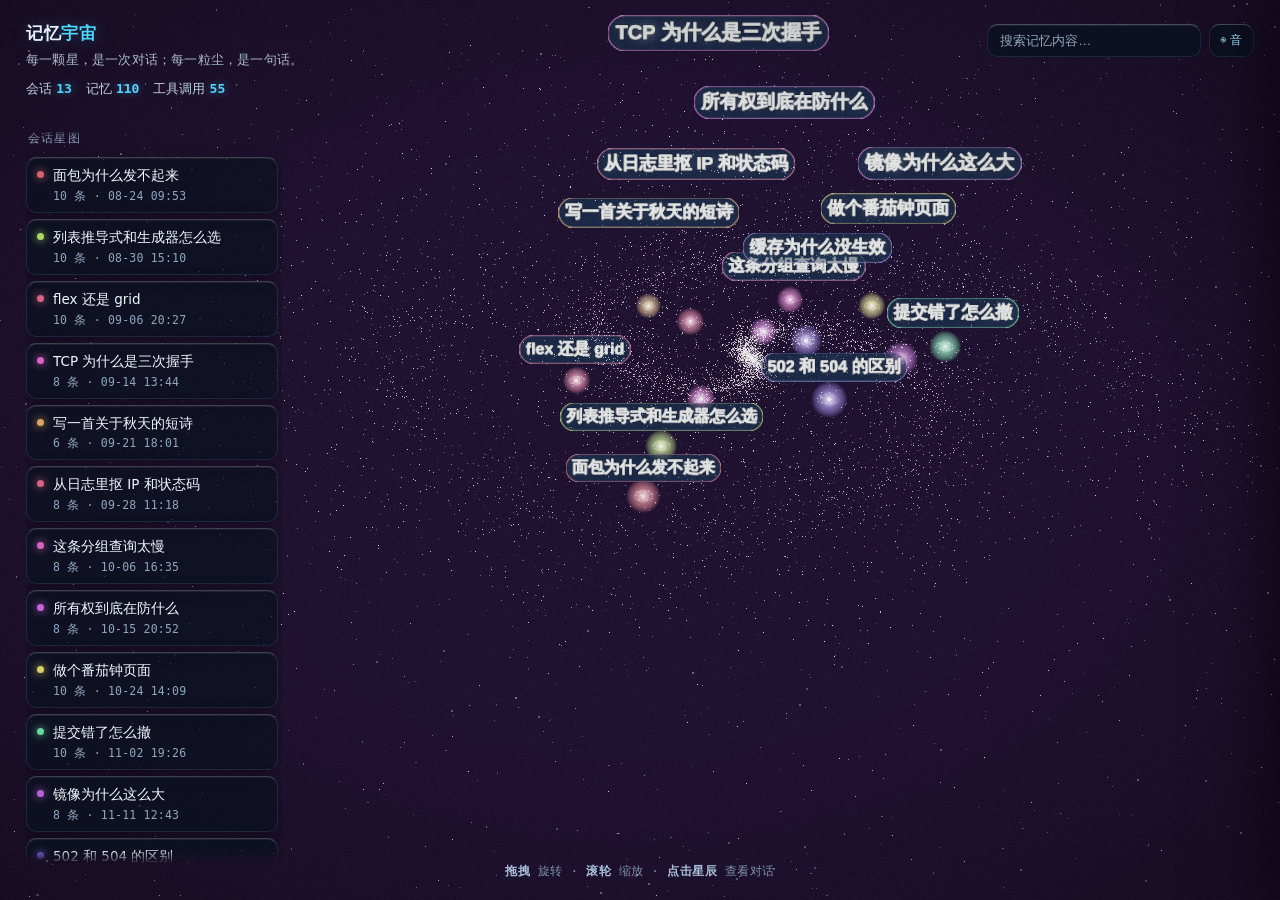
==== docs/index.html @ 069cccdf "feat: cinematic pass - shockwave, fiber links, audio, reticle, scramble title, shader grain, mono HU" ====
<!DOCTYPE html>
<html lang="zh-CN">
<head>
<meta charset="UTF-8">
<title>记忆宇宙 · Memory Universe</title>
<meta name="viewport" content="width=device-width,initial-scale=1,viewport-fit=cover">
<meta name="color-scheme" content="dark">
<meta name="theme-color" content="#04060d">
<meta name="description" content="把对话记录渲染成可飞行、可点击的 3D 星图">
<style>
:root{
  --bg:#04060d;
  --fg:#e8f2ff;
  --dim:#7f93ad;
  --line:rgba(120,180,255,.14);
  --glass:rgba(10,18,32,.72);
  --accent:#4fd8ff;
  --warm:#ffb056;
  --spring:cubic-bezier(.16,1,.3,1);
}
*{box-sizing:border-box;}
html,body{margin:0;height:100%;overflow:hidden;background:var(--bg);color:var(--fg);
  font-family:"Microsoft YaHei","PingFang SC",system-ui,sans-serif;
  /* Windows 上 antialiased 会关掉次像素渲染，字又细又灰；用默认渲染最锐 */
  -webkit-font-smoothing:auto;text-rendering:optimizeLegibility;}
canvas{display:block;cursor:grab;opacity:0;transition:opacity 1.1s ease .12s;}
body.ready canvas{opacity:1;}
canvas:active{cursor:grabbing;}

/* 背景图：叠在星野上层做氛围，screen 混合让暗部不糊，四角再压暗 */
#bg{position:fixed;inset:0;z-index:2;pointer-events:none;opacity:0;
  background-position:center;background-size:cover;background-repeat:no-repeat;
  mix-blend-mode:screen;transition:opacity 1.4s ease;
  -webkit-mask-image:radial-gradient(ellipse at 55% 45%,#000 42%,transparent 88%);
  mask-image:radial-gradient(ellipse at 55% 45%,#000 42%,transparent 88%);}
#bg.on{opacity:.40;}

/* ---------- 开场：星际跃迁 ---------- */
#boot{position:fixed;inset:0;z-index:60;display:flex;align-items:center;justify-content:center;
  background:radial-gradient(circle at 50% 46%,#0b1830 0%,#04060d 58%,#000 100%);
  transition:opacity .9s ease,visibility .9s;}
#boot.done{opacity:0;visibility:hidden;pointer-events:none;}
.boot-ring{position:absolute;left:50%;top:50%;width:120vmax;height:120vmax;margin:-60vmax 0 0 -60vmax;
  border-radius:50%;border:1px solid rgba(120,200,255,.16);
  animation:warp 1.9s cubic-bezier(.2,.7,.3,1) infinite;}
.boot-ring.r2{animation-delay:.95s;border-color:rgba(190,225,255,.1);}
@keyframes warp{0%{transform:scale(.06);opacity:0;}18%{opacity:.85;}100%{transform:scale(1);opacity:0;}}
.boot-in{position:relative;text-align:center;animation:bootIn .9s var(--spring) both;}
@keyframes bootIn{from{opacity:0;transform:translateY(14px) scale(.96);}to{opacity:1;transform:none;}}
.boot-title{font-size:26px;font-weight:600;letter-spacing:6px;text-shadow:0 0 26px rgba(79,216,255,.5);}
.boot-title b{color:var(--accent);}
.boot-sub{margin-top:12px;font-size:11.5px;letter-spacing:3px;color:#6f88a4;}
.boot-bar{margin:22px auto 0;width:190px;height:2px;border-radius:2px;background:rgba(120,180,255,.16);
  overflow:hidden;}
.boot-bar i{display:block;height:100%;width:38%;border-radius:2px;
  background:linear-gradient(90deg,transparent,var(--accent),transparent);
  animation:sweep 1.15s ease-in-out infinite;}
@keyframes sweep{0%{transform:translateX(-110%);}100%{transform:translateX(360%);}}

/* ---------- 顶部标题 ---------- */
.hud{position:fixed;inset:0;pointer-events:none;z-index:10;}
.brand{position:absolute;top:22px;left:26px;}
.brand h1{margin:0;font-size:17px;font-weight:600;letter-spacing:.6px;
  text-shadow:0 0 18px rgba(79,216,255,.28);}
.brand h1 b{color:var(--accent);}
.brand p{margin:6px 0 0;font-size:13px;color:#a8bccf;letter-spacing:.2px;}
.brand .stat{margin-top:11px;font-size:13px;color:#bcd0e4;display:flex;gap:14px;}
.brand .stat i{font-style:normal;color:var(--accent);font-weight:600;
  text-shadow:0 0 12px rgba(79,216,255,.45);}

/* ---------- 左侧会话列表 ---------- */
.side{position:absolute;top:128px;left:26px;width:256px;max-height:calc(100% - 164px);
  overflow-y:auto;pointer-events:auto;padding:2px 4px 16px 0;
  mask-image:linear-gradient(180deg,transparent,#000 10px,#000 calc(100% - 14px),transparent);}
.side::-webkit-scrollbar{width:4px;}
.side::-webkit-scrollbar-thumb{background:rgba(120,180,255,.32);border-radius:2px;}
.side::-webkit-scrollbar-track{background:transparent;}
.side .hint{font-size:12px;color:#8ba2ba;margin:0 0 10px 2px;letter-spacing:1.2px;}

/* 虚拟滚动：超过 120 条时行高必须固定，JS 靠 58px 这个步长算可视窗口 */
.side.virtual .item{height:52px;overflow:hidden;}
.side.virtual .item .t{-webkit-line-clamp:1;}
.vlist-inner{will-change:padding-top;}

.item{position:relative;display:flex;gap:9px;align-items:flex-start;padding:8px 10px;
  margin-bottom:6px;border:1px solid var(--line);border-radius:10px;
  background:var(--glass);cursor:pointer;backdrop-filter:blur(8px);
  transition:transform .38s var(--spring),border-color .3s,box-shadow .35s,opacity .3s,background .3s;}
.item::before{content:"";position:absolute;inset:0;border-radius:10px;pointer-events:none;
  background:linear-gradient(120deg,rgba(79,216,255,.16),transparent 46%);
  opacity:0;transition:opacity .35s;}
.item:hover{transform:translateX(3px);border-color:rgba(120,180,255,.42);
  box-shadow:0 6px 22px rgba(0,0,0,.35);}
.item:hover::before{opacity:1;}
.item.on{border-color:rgba(79,216,255,.75);background:rgba(16,32,54,.82);
  box-shadow:0 0 0 1px rgba(79,216,255,.28),0 0 26px rgba(79,216,255,.16);}
.item.on::before{opacity:1;}
.item .dot{width:7px;height:7px;border-radius:50%;margin-top:5px;flex:0 0 auto;
  background:var(--accent);box-shadow:0 0 9px currentColor;}
.item .t{font-size:13.5px;line-height:1.4;color:#f2f8ff;overflow:hidden;text-overflow:ellipsis;
  display:-webkit-box;-webkit-line-clamp:2;-webkit-box-orient:vertical;}
.item .m{font-size:11.5px;color:#8fa6bf;margin-top:4px;letter-spacing:.2px;}

/* ---------- 右侧消息面板 ---------- */
.panel{position:absolute;top:0;right:0;width:min(438px,42vw);height:100%;
  background:linear-gradient(180deg,rgba(7,13,24,.92),rgba(5,10,18,.9));
  border-left:1px solid var(--line);backdrop-filter:blur(16px) saturate(1.2);
  transform:translateX(103%);transition:transform .56s var(--spring);
  pointer-events:auto;display:flex;flex-direction:column;
  box-shadow:-30px 0 60px rgba(0,0,0,.45);}
.panel.open{transform:translateX(0);}
.panel .glow-edge{position:absolute;top:0;left:-1px;width:1px;height:100%;
  background:linear-gradient(180deg,transparent,rgba(79,216,255,.75),rgba(255,176,86,.45),transparent);
  box-shadow:0 0 18px rgba(79,216,255,.45);opacity:.9;}
.panel .head{position:relative;padding:22px 56px 15px 24px;border-bottom:1px solid var(--line);}
.panel .head::after{content:"";position:absolute;left:0;right:0;bottom:-1px;height:1px;
  background:linear-gradient(90deg,rgba(79,216,255,.7),transparent 70%);}
.panel .head .proj{font-size:11.5px;color:#7fe2ff;letter-spacing:.8px;opacity:1;
  white-space:nowrap;overflow:hidden;text-overflow:ellipsis;}
.panel .head h2{margin:7px 0 0;font-size:17px;font-weight:600;line-height:1.42;color:#f4faff;}
.panel .head .meta{margin-top:9px;font-size:12px;color:#8fa6bf;letter-spacing:.2px;}
.panel .close{position:absolute;top:17px;right:19px;width:27px;height:27px;border:0;
  z-index:3;
  border-radius:8px;background:rgba(255,255,255,.06);color:#9fb6d0;font-size:15px;
  cursor:pointer;line-height:1;transition:.25s var(--spring);}
.panel .close:hover{background:rgba(255,255,255,.14);color:#fff;transform:rotate(90deg);}

.msgs{flex:1;overflow-y:auto;padding:16px 20px 46px;scroll-behavior:smooth;}
.msgs::-webkit-scrollbar{width:5px;}
.msgs::-webkit-scrollbar-thumb{background:rgba(120,180,255,.22);border-radius:3px;}
.msg{margin-bottom:14px;padding-left:12px;border-left:2px solid rgba(120,180,255,.16);
  animation:msgIn .5s var(--spring) both;animation-delay:var(--d,0ms);}
.msg.u{border-left-color:rgba(255,176,86,.55);}
@keyframes msgIn{from{opacity:0;transform:translateY(9px);}to{opacity:1;transform:none;}}
.msg .who{font-size:11.5px;color:#8fa6bf;letter-spacing:.5px;margin-bottom:5px;}
.msg.u .who{color:var(--warm);}
.msg .tx{font-size:13.5px;line-height:1.72;color:#dbe7f4;white-space:pre-wrap;
  word-break:break-word;}
.msg .tx.clip{display:-webkit-box;-webkit-line-clamp:4;-webkit-box-orient:vertical;overflow:hidden;}
.msg .more{margin-top:5px;font-size:11px;color:var(--accent);cursor:pointer;opacity:.8;}
.msg .more:hover{opacity:1;text-decoration:underline;}
.msg.hl{background:rgba(79,216,255,.08);border-radius:6px;box-shadow:0 0 0 1px rgba(79,216,255,.2);}

/* ---------- 底部提示 ---------- */
.tips{position:absolute;left:50%;bottom:20px;transform:translateX(-50%);
  font-size:12px;color:#7d93ab;letter-spacing:.5px;white-space:nowrap;}
.tips b{color:#a9c2dc;font-weight:600;}

/* ---------- 搜索 ---------- */
.search{position:absolute;top:24px;right:26px;pointer-events:auto;display:flex;gap:8px;}
.search input{width:214px;padding:8px 12px;border-radius:10px;border:1px solid var(--line);
  background:rgba(10,18,32,.8);color:var(--fg);font-size:13px;outline:none;
  backdrop-filter:blur(8px);transition:border-color .3s,box-shadow .3s,width .4s var(--spring);}
.search input:focus{border-color:rgba(79,216,255,.6);width:250px;
  box-shadow:0 0 0 3px rgba(79,216,255,.10),0 0 24px rgba(79,216,255,.12);}
.search input::placeholder{color:#8fa6bf;}

/* ---------- 移动端 ---------- */
.menu{display:none;position:absolute;top:24px;left:26px;pointer-events:auto;
  padding:7px 12px;border-radius:9px;border:1px solid var(--line);
  background:rgba(10,18,32,.85);color:#9fb6d0;font-size:12px;cursor:pointer;
  backdrop-filter:blur(8px);}

@media (max-width:820px){
  .brand{top:16px;left:16px;}
  .brand h1{font-size:15px;}
  .brand p{display:none;}
  .brand .stat{font-size:11px;gap:10px;margin-top:7px;}
  .search{top:16px;right:16px;}
  .search input{width:132px;font-size:12px;}
  .search input:focus{width:150px;}
  .menu{display:block;top:auto;bottom:56px;left:16px;}
  .side{top:auto;bottom:96px;left:16px;width:calc(100% - 32px);max-height:38vh;
    transform:translateY(12px);opacity:0;pointer-events:none;transition:.4s var(--spring);}
  .side.open{transform:none;opacity:1;pointer-events:auto;}
  .panel{width:100%;}
  .panel .head{padding:18px 18px 13px;}
  .msgs{padding:14px 14px 40px;}
  .tips{font-size:10.5px;bottom:14px;letter-spacing:.3px;}
}

/* ================= 电影质感层 ================= */
/* 颗粒改在 WebGL 合成着色器里做（见 app.js composite），
   这里不再用全屏 mix-blend-mode 伪元素——某些合成路径下会把整张画布压黑。 */

/* Linear 风格：顶部 1px 高光 + 内描边，比单色边框更有实体感 */
.item{border-top:1px solid rgba(255,255,255,.20);
  box-shadow:inset 0 1px 0 rgba(255,255,255,.07),0 6px 18px rgba(0,0,0,.32);}
.item.on{border-top-color:rgba(140,230,255,.55);}
.panel{border-top:1px solid rgba(255,255,255,.16);
  box-shadow:-30px 0 60px rgba(0,0,0,.5),inset 0 1px 0 rgba(255,255,255,.06);}
.search input{border-top-color:rgba(255,255,255,.26);
  box-shadow:inset 0 1px 0 rgba(255,255,255,.08);}

/* 等宽读数：数字不抖动，带一点荧光 */
.brand .stat i,.item .m,.msg .who,.tips,.panel .head .meta,.panel .head .proj{
  font-family:"JetBrains Mono","Cascadia Mono",Consolas,"SF Mono",Menlo,monospace;
  font-variant-numeric:tabular-nums;}
.brand .stat i{text-shadow:0 0 10px rgba(79,216,255,.45);}

/* 音效开关 */
.mute{pointer-events:auto;padding:7px 10px;border-radius:10px;cursor:pointer;
  border:1px solid var(--line);border-top-color:rgba(255,255,255,.24);
  background:rgba(10,18,32,.8);color:#9fe2ff;font-size:12px;letter-spacing:.5px;
  backdrop-filter:blur(8px);transition:.25s;}
.mute:hover{color:#eaf7ff;border-color:rgba(79,216,255,.5);}
.mute.off{color:#6f88a4;}

/* 科幻准星 */
canvas{cursor:none;}
#reticle{position:fixed;top:0;left:0;z-index:900;pointer-events:none;
  width:34px;height:34px;margin:-17px 0 0 -17px;opacity:0;transition:opacity .25s;}
#reticle.on{opacity:.85;}
#reticle .ret-ring{position:absolute;inset:0;border:1px solid rgba(127,226,255,.55);
  border-radius:50%;transition:transform .18s var(--spring),border-color .18s;}
#reticle .ret-tick{position:absolute;background:rgba(127,226,255,.75);}
#reticle .ret-tick.t{left:50%;top:-4px;width:1px;height:8px;margin-left:-.5px;}
#reticle .ret-tick.b{left:50%;bottom:-4px;width:1px;height:8px;margin-left:-.5px;}
#reticle .ret-tick.l{top:50%;left:-4px;height:1px;width:8px;margin-top:-.5px;}
#reticle .ret-tick.r{top:50%;right:-4px;height:1px;width:8px;margin-top:-.5px;}
#reticle.lock .ret-ring{transform:scale(.62);border-color:rgba(255,176,86,.9);
  box-shadow:0 0 14px rgba(255,176,86,.45);}
#reticle .ret-coord{position:absolute;left:44px;top:6px;white-space:nowrap;
  font-family:"JetBrains Mono",Consolas,monospace;font-size:12px;letter-spacing:.6px;
  color:#a8ecff;text-shadow:0 0 10px rgba(79,216,255,.55),0 1px 2px rgba(0,0,0,.8);opacity:0;transition:opacity .2s;}
#reticle.lock .ret-coord{opacity:1;}
</style>
</head>
<body>

<!-- 背景图图层：?bg=<url> 或同目录 bg.jpg，会覆盖在星野上做氛围底 -->
<div id="bg" aria-hidden="true"></div>

<!-- 开场：星际跃迁 -->
<div id="boot">
  <div class="boot-ring"></div>
  <div class="boot-ring r2"></div>
  <div class="boot-in">
    <div class="boot-title">记忆<b>宇宙</b></div>
    <div class="boot-sub">正在穿越记忆星云</div>
    <div class="boot-bar"><i></i></div>
  </div>
</div>

<div class="hud">
  <div class="brand">
    <h1>记忆<b>宇宙</b></h1>
    <p>每一颗星，是一次对话；每一粒尘，是一句话。</p>
    <div class="stat">
      <span>会话 <i id="s-sessions">–</i></span>
      <span>记忆 <i id="s-msgs">–</i></span>
      <span>工具调用 <i id="s-tools">–</i></span>
    </div>
  </div>

  <div class="search">
    <input id="q" type="text" placeholder="搜索记忆内容…" spellcheck="false">
    <button class="mute" id="mute" aria-label="音效开关">◉ 音</button>
  </div>

  <button class="menu" id="menu" aria-label="会话列表">会话</button>

  <div class="side" id="side">
    <p class="hint">会话星图</p>
    <div id="list"></div>
  </div>

  <div class="panel" id="panel">
    <span class="glow-edge" aria-hidden="true"></span>
    <button class="close" id="close" aria-label="关闭">×</button>
    <div class="head">
      <div class="proj" id="p-proj"></div>
      <h2 id="p-title"></h2>
      <div class="meta" id="p-meta"></div>
    </div>
    <div class="msgs" id="msgs"></div>
  </div>

  <div class="tips">
    <b>拖拽</b> 旋转 · <b>滚轮</b> 缩放 · <b>点击星辰</b> 查看对话
  </div>

  <!-- 科幻准星：跟随指针，锁定星辰时收缩并显示赤经赤纬 -->
  <div id="reticle" aria-hidden="true">
    <span class="ret-ring"></span>
    <span class="ret-tick t"></span>
    <span class="ret-tick r"></span>
    <span class="ret-tick b"></span>
    <span class="ret-tick l"></span>
    <span class="ret-coord"></span>
  </div>
</div>

<script>
/**
 * @license
 * Copyright 2010-2021 Three.js Authors
 * SPDX-License-Identifier: MIT
 */
!function(t,e){"object"==typeof exports&&"undefined"!=typeof module?e(exports):"function"==typeof define&&define.amd?define(["exports"],e):e((t="undefined"!=typeof globalThis?globalThis:t||self).THREE={})}(this,(function(t){"use strict";const e="128",n=100,i=300,r=301,s=302,a=303,o=304,l=306,c=307,h=1e3,u=1001,d=1002,p=1003,m=1004,f=1005,g=1006,v=1007,y=1008,x=1009,_=1012,w=1014,b=1015,M=1016,S=1020,T=1022,E=1023,A=1026,L=1027,R=33776,C=33777,P=33778,D=33779,I=35840,N=35841,B=35842,z=35843,F=37492,O=37496,H=2300,G=2301,U=2302,k=2400,V=2401,W=2402,j=2500,q=2501,X=3e3,Y=3001,Z=3007,J=3002,Q=3004,K=3005,$=3006,tt=7680,et=35044,nt=35048,it="300 es";class rt{addEventListener(t,e){void 0===this._listeners&&(this._listeners={});const n=this._listeners;void 0===n[t]&&(n[t]=[]),-1===n[t].indexOf(e)&&n[t].push(e)}hasEventListener(t,e){if(void 0===this._listeners)return!1;const n=this._listeners;return void 0!==n[t]&&-1!==n[t].indexOf(e)}removeEventListener(t,e){if(void 0===this._listeners)return;const n=this._listeners[t];if(void 0!==n){const t=n.indexOf(e);-1!==t&&n.splice(t,1)}}dispatchEvent(t){if(void 0===this._listeners)return;const e=this._listeners[t.type];if(void 0!==e){t.target=this;const n=e.slice(0);for(let e=0,i=n.length;e<i;e++)n[e].call(this,t);t.target=null}}}const st=[];for(let t=0;t<256;t++)st[t]=(t<16?"0":"")+t.toString(16);let at=1234567;const ot=Math.PI/180,lt=180/Math.PI;function ct(){const t=4294967295*Math.random()|0,e=4294967295*Math.random()|0,n=4294967295*Math.random()|0,i=4294967295*Math.random()|0;return(st[255&t]+st[t>>8&255]+st[t>>16&255]+st[t>>24&255]+"-"+st[255&e]+st[e>>8&255]+"-"+st[e>>16&15|64]+st[e>>24&255]+"-"+st[63&n|128]+st[n>>8&255]+"-"+st[n>>16&255]+st[n>>24&255]+st[255&i]+st[i>>8&255]+st[i>>16&255]+st[i>>24&255]).toUpperCase()}function ht(t,e,n){return Math.max(e,Math.min(n,t))}function ut(t,e){return(t%e+e)%e}function dt(t,e,n){return(1-n)*t+n*e}function pt(t){return 0==(t&t-1)&&0!==t}function mt(t){return Math.pow(2,Math.ceil(Math.log(t)/Math.LN2))}function ft(t){return Math.pow(2,Math.floor(Math.log(t)/Math.LN2))}var gt=Object.freeze({__proto__:null,DEG2RAD:ot,RAD2DEG:lt,generateUUID:ct,clamp:ht,euclideanModulo:ut,mapLinear:function(t,e,n,i,r){return i+(t-e)*(r-i)/(n-e)},inverseLerp:function(t,e,n){return t!==e?(n-t)/(e-t):0},lerp:dt,damp:function(t,e,n,i){return dt(t,e,1-Math.exp(-n*i))},pingpong:function(t,e=1){return e-Math.abs(ut(t,2*e)-e)},smoothstep:function(t,e,n){return t<=e?0:t>=n?1:(t=(t-e)/(n-e))*t*(3-2*t)},smootherstep:function(t,e,n){return t<=e?0:t>=n?1:(t=(t-e)/(n-e))*t*t*(t*(6*t-15)+10)},randInt:function(t,e){return t+Math.floor(Math.random()*(e-t+1))},randFloat:function(t,e){return t+Math.random()*(e-t)},randFloatSpread:function(t){return t*(.5-Math.random())},seededRandom:function(t){return void 0!==t&&(at=t%2147483647),at=16807*at%2147483647,(at-1)/2147483646},degToRad:function(t){return t*ot},radToDeg:function(t){return t*lt},isPowerOfTwo:pt,ceilPowerOfTwo:mt,floorPowerOfTwo:ft,setQuaternionFromProperEuler:function(t,e,n,i,r){const s=Math.cos,a=Math.sin,o=s(n/2),l=a(n/2),c=s((e+i)/2),h=a((e+i)/2),u=s((e-i)/2),d=a((e-i)/2),p=s((i-e)/2),m=a((i-e)/2);switch(r){case"XYX":t.set(o*h,l*u,l*d,o*c);break;case"YZY":t.set(l*d,o*h,l*u,o*c);break;case"ZXZ":t.set(l*u,l*d,o*h,o*c);break;case"XZX":t.set(o*h,l*m,l*p,o*c);break;case"YXY":t.set(l*p,o*h,l*m,o*c);break;case"ZYZ":t.set(l*m,l*p,o*h,o*c);break;default:console.warn("THREE.MathUtils: .setQuaternionFromProperEuler() encountered an unknown order: "+r)}}});class vt{constructor(t=0,e=0){this.x=t,this.y=e}get width(){return this.x}set width(t){this.x=t}get height(){return this.y}set height(t){this.y=t}set(t,e){return this.x=t,this.y=e,this}setScalar(t){return this.x=t,this.y=t,this}setX(t){return this.x=t,this}setY(t){return this.y=t,this}setComponent(t,e){switch(t){case 0:this.x=e;break;case 1:this.y=e;break;default:throw new Error("index is out of range: "+t)}return this}getComponent(t){switch(t){case 0:return this.x;case 1:return this.y;default:throw new Error("index is out of range: "+t)}}clone(){return new this.constructor(this.x,this.y)}copy(t){return this.x=t.x,this.y=t.y,this}add(t,e){return void 0!==e?(console.warn("THREE.Vector2: .add() now only accepts one argument. Use .addVectors( a, b ) instead."),this.addVectors(t,e)):(this.x+=t.x,this.y+=t.y,this)}addScalar(t){return this.x+=t,this.y+=t,this}addVectors(t,e){return this.x=t.x+e.x,this.y=t.y+e.y,this}addScaledVector(t,e){return this.x+=t.x*e,this.y+=t.y*e,this}sub(t,e){return void 0!==e?(console.warn("THREE.Vector2: .sub() now only accepts one argument. Use .subVectors( a, b ) instead."),this.subVectors(t,e)):(this.x-=t.x,this.y-=t.y,this)}subScalar(t){return this.x-=t,this.y-=t,this}subVectors(t,e){return this.x=t.x-e.x,this.y=t.y-e.y,this}multiply(t){return this.x*=t.x,this.y*=t.y,this}multiplyScalar(t){return this.x*=t,this.y*=t,this}divide(t){return this.x/=t.x,this.y/=t.y,this}divideScalar(t){return this.multiplyScalar(1/t)}applyMatrix3(t){const e=this.x,n=this.y,i=t.elements;return this.x=i[0]*e+i[3]*n+i[6],this.y=i[1]*e+i[4]*n+i[7],this}min(t){return this.x=Math.min(this.x,t.x),this.y=Math.min(this.y,t.y),this}max(t){return this.x=Math.max(this.x,t.x),this.y=Math.max(this.y,t.y),this}clamp(t,e){return this.x=Math.max(t.x,Math.min(e.x,this.x)),this.y=Math.max(t.y,Math.min(e.y,this.y)),this}clampScalar(t,e){return this.x=Math.max(t,Math.min(e,this.x)),this.y=Math.max(t,Math.min(e,this.y)),this}clampLength(t,e){const n=this.length();return this.divideScalar(n||1).multiplyScalar(Math.max(t,Math.min(e,n)))}floor(){return this.x=Math.floor(this.x),this.y=Math.floor(this.y),this}ceil(){return this.x=Math.ceil(this.x),this.y=Math.ceil(this.y),this}round(){return this.x=Math.round(this.x),this.y=Math.round(this.y),this}roundToZero(){return this.x=this.x<0?Math.ceil(this.x):Math.floor(this.x),this.y=this.y<0?Math.ceil(this.y):Math.floor(this.y),this}negate(){return this.x=-this.x,this.y=-this.y,this}dot(t){return this.x*t.x+this.y*t.y}cross(t){return this.x*t.y-this.y*t.x}lengthSq(){return this.x*this.x+this.y*this.y}length(){return Math.sqrt(this.x*this.x+this.y*this.y)}manhattanLength(){return Math.abs(this.x)+Math.abs(this.y)}normalize(){return this.divideScalar(this.length()||1)}angle(){return Math.atan2(-this.y,-this.x)+Math.PI}distanceTo(t){return Math.sqrt(this.distanceToSquared(t))}distanceToSquared(t){const e=this.x-t.x,n=this.y-t.y;return e*e+n*n}manhattanDistanceTo(t){return Math.abs(this.x-t.x)+Math.abs(this.y-t.y)}setLength(t){return this.normalize().multiplyScalar(t)}lerp(t,e){return this.x+=(t.x-this.x)*e,this.y+=(t.y-this.y)*e,this}lerpVectors(t,e,n){return this.x=t.x+(e.x-t.x)*n,this.y=t.y+(e.y-t.y)*n,this}equals(t){return t.x===this.x&&t.y===this.y}fromArray(t,e=0){return this.x=t[e],this.y=t[e+1],this}toArray(t=[],e=0){return t[e]=this.x,t[e+1]=this.y,t}fromBufferAttribute(t,e,n){return void 0!==n&&console.warn("THREE.Vector2: offset has been removed from .fromBufferAttribute()."),this.x=t.getX(e),this.y=t.getY(e),this}rotateAround(t,e){const n=Math.cos(e),i=Math.sin(e),r=this.x-t.x,s=this.y-t.y;return this.x=r*n-s*i+t.x,this.y=r*i+s*n+t.y,this}random(){return this.x=Math.random(),this.y=Math.random(),this}}vt.prototype.isVector2=!0;class yt{constructor(){this.elements=[1,0,0,0,1,0,0,0,1],arguments.length>0&&console.error("THREE.Matrix3: the constructor no longer reads arguments. use .set() instead.")}set(t,e,n,i,r,s,a,o,l){const c=this.elements;return c[0]=t,c[1]=i,c[2]=a,c[3]=e,c[4]=r,c[5]=o,c[6]=n,c[7]=s,c[8]=l,this}identity(){return this.set(1,0,0,0,1,0,0,0,1),this}copy(t){const e=this.elements,n=t.elements;return e[0]=n[0],e[1]=n[1],e[2]=n[2],e[3]=n[3],e[4]=n[4],e[5]=n[5],e[6]=n[6],e[7]=n[7],e[8]=n[8],this}extractBasis(t,e,n){return t.setFromMatrix3Column(this,0),e.setFromMatrix3Column(this,1),n.setFromMatrix3Column(this,2),this}setFromMatrix4(t){const e=t.elements;return this.set(e[0],e[4],e[8],e[1],e[5],e[9],e[2],e[6],e[10]),this}multiply(t){return this.multiplyMatrices(this,t)}premultiply(t){return this.multiplyMatrices(t,this)}multiplyMatrices(t,e){const n=t.elements,i=e.elements,r=this.elements,s=n[0],a=n[3],o=n[6],l=n[1],c=n[4],h=n[7],u=n[2],d=n[5],p=n[8],m=i[0],f=i[3],g=i[6],v=i[1],y=i[4],x=i[7],_=i[2],w=i[5],b=i[8];return r[0]=s*m+a*v+o*_,r[3]=s*f+a*y+o*w,r[6]=s*g+a*x+o*b,r[1]=l*m+c*v+h*_,r[4]=l*f+c*y+h*w,r[7]=l*g+c*x+h*b,r[2]=u*m+d*v+p*_,r[5]=u*f+d*y+p*w,r[8]=u*g+d*x+p*b,this}multiplyScalar(t){const e=this.elements;return e[0]*=t,e[3]*=t,e[6]*=t,e[1]*=t,e[4]*=t,e[7]*=t,e[2]*=t,e[5]*=t,e[8]*=t,this}determinant(){const t=this.elements,e=t[0],n=t[1],i=t[2],r=t[3],s=t[4],a=t[5],o=t[6],l=t[7],c=t[8];return e*s*c-e*a*l-n*r*c+n*a*o+i*r*l-i*s*o}invert(){const t=this.elements,e=t[0],n=t[1],i=t[2],r=t[3],s=t[4],a=t[5],o=t[6],l=t[7],c=t[8],h=c*s-a*l,u=a*o-c*r,d=l*r-s*o,p=e*h+n*u+i*d;if(0===p)return this.set(0,0,0,0,0,0,0,0,0);const m=1/p;return t[0]=h*m,t[1]=(i*l-c*n)*m,t[2]=(a*n-i*s)*m,t[3]=u*m,t[4]=(c*e-i*o)*m,t[5]=(i*r-a*e)*m,t[6]=d*m,t[7]=(n*o-l*e)*m,t[8]=(s*e-n*r)*m,this}transpose(){let t;const e=this.elements;return t=e[1],e[1]=e[3],e[3]=t,t=e[2],e[2]=e[6],e[6]=t,t=e[5],e[5]=e[7],e[7]=t,this}getNormalMatrix(t){return this.setFromMatrix4(t).invert().transpose()}transposeIntoArray(t){const e=this.elements;return t[0]=e[0],t[1]=e[3],t[2]=e[6],t[3]=e[1],t[4]=e[4],t[5]=e[7],t[6]=e[2],t[7]=e[5],t[8]=e[8],this}setUvTransform(t,e,n,i,r,s,a){const o=Math.cos(r),l=Math.sin(r);return this.set(n*o,n*l,-n*(o*s+l*a)+s+t,-i*l,i*o,-i*(-l*s+o*a)+a+e,0,0,1),this}scale(t,e){const n=this.elements;return n[0]*=t,n[3]*=t,n[6]*=t,n[1]*=e,n[4]*=e,n[7]*=e,this}rotate(t){const e=Math.cos(t),n=Math.sin(t),i=this.elements,r=i[0],s=i[3],a=i[6],o=i[1],l=i[4],c=i[7];return i[0]=e*r+n*o,i[3]=e*s+n*l,i[6]=e*a+n*c,i[1]=-n*r+e*o,i[4]=-n*s+e*l,i[7]=-n*a+e*c,this}translate(t,e){const n=this.elements;return n[0]+=t*n[2],n[3]+=t*n[5],n[6]+=t*n[8],n[1]+=e*n[2],n[4]+=e*n[5],n[7]+=e*n[8],this}equals(t){const e=this.elements,n=t.elements;for(let t=0;t<9;t++)if(e[t]!==n[t])return!1;return!0}fromArray(t,e=0){for(let n=0;n<9;n++)this.elements[n]=t[n+e];return this}toArray(t=[],e=0){const n=this.elements;return t[e]=n[0],t[e+1]=n[1],t[e+2]=n[2],t[e+3]=n[3],t[e+4]=n[4],t[e+5]=n[5],t[e+6]=n[6],t[e+7]=n[7],t[e+8]=n[8],t}clone(){return(new this.constructor).fromArray(this.elements)}}let xt;yt.prototype.isMatrix3=!0;class _t{static getDataURL(t){if(/^data:/i.test(t.src))return t.src;if("undefined"==typeof HTMLCanvasElement)return t.src;let e;if(t instanceof HTMLCanvasElement)e=t;else{void 0===xt&&(xt=document.createElementNS("http://www.w3.org/1999/xhtml","canvas")),xt.width=t.width,xt.height=t.height;const n=xt.getContext("2d");t instanceof ImageData?n.putImageData(t,0,0):n.drawImage(t,0,0,t.width,t.height),e=xt}return e.width>2048||e.height>2048?(console.warn("THREE.ImageUtils.getDataURL: Image converted to jpg for performance reasons",t),e.toDataURL("image/jpeg",.6)):e.toDataURL("image/png")}}let wt=0;class bt extends rt{constructor(t=bt.DEFAULT_IMAGE,e=bt.DEFAULT_MAPPING,n=1001,i=1001,r=1006,s=1008,a=1023,o=1009,l=1,c=3e3){super(),Object.defineProperty(this,"id",{value:wt++}),this.uuid=ct(),this.name="",this.image=t,this.mipmaps=[],this.mapping=e,this.wrapS=n,this.wrapT=i,this.magFilter=r,this.minFilter=s,this.anisotropy=l,this.format=a,this.internalFormat=null,this.type=o,this.offset=new vt(0,0),this.repeat=new vt(1,1),this.center=new vt(0,0),this.rotation=0,this.matrixAutoUpdate=!0,this.matrix=new yt,this.generateMipmaps=!0,this.premultiplyAlpha=!1,this.flipY=!0,this.unpackAlignment=4,this.encoding=c,this.version=0,this.onUpdate=null}updateMatrix(){this.matrix.setUvTransform(this.offset.x,this.offset.y,this.repeat.x,this.repeat.y,this.rotation,this.center.x,this.center.y)}clone(){return(new this.constructor).copy(this)}copy(t){return this.name=t.name,this.image=t.image,this.mipmaps=t.mipmaps.slice(0),this.mapping=t.mapping,this.wrapS=t.wrapS,this.wrapT=t.wrapT,this.magFilter=t.magFilter,this.minFilter=t.minFilter,this.anisotropy=t.anisotropy,this.format=t.format,this.internalFormat=t.internalFormat,this.type=t.type,this.offset.copy(t.offset),this.repeat.copy(t.repeat),this.center.copy(t.center),this.rotation=t.rotation,this.matrixAutoUpdate=t.matrixAutoUpdate,this.matrix.copy(t.matrix),this.generateMipmaps=t.generateMipmaps,this.premultiplyAlpha=t.premultiplyAlpha,this.flipY=t.flipY,this.unpackAlignment=t.unpackAlignment,this.encoding=t.encoding,this}toJSON(t){const e=void 0===t||"string"==typeof t;if(!e&&void 0!==t.textures[this.uuid])return t.textures[this.uuid];const n={metadata:{version:4.5,type:"Texture",generator:"Texture.toJSON"},uuid:this.uuid,name:this.name,mapping:this.mapping,repeat:[this.repeat.x,this.repeat.y],offset:[this.offset.x,this.offset.y],center:[this.center.x,this.center.y],rotation:this.rotation,wrap:[this.wrapS,this.wrapT],format:this.format,type:this.type,encoding:this.encoding,minFilter:this.minFilter,magFilter:this.magFilter,anisotropy:this.anisotropy,flipY:this.flipY,premultiplyAlpha:this.premultiplyAlpha,unpackAlignment:this.unpackAlignment};if(void 0!==this.image){const i=this.image;if(void 0===i.uuid&&(i.uuid=ct()),!e&&void 0===t.images[i.uuid]){let e;if(Array.isArray(i)){e=[];for(let t=0,n=i.length;t<n;t++)i[t].isDataTexture?e.push(Mt(i[t].image)):e.push(Mt(i[t]))}else e=Mt(i);t.images[i.uuid]={uuid:i.uuid,url:e}}n.image=i.uuid}return e||(t.textures[this.uuid]=n),n}dispose(){this.dispatchEvent({type:"dispose"})}transformUv(t){if(this.mapping!==i)return t;if(t.applyMatrix3(this.matrix),t.x<0||t.x>1)switch(this.wrapS){case h:t.x=t.x-Math.floor(t.x);break;case u:t.x=t.x<0?0:1;break;case d:1===Math.abs(Math.floor(t.x)%2)?t.x=Math.ceil(t.x)-t.x:t.x=t.x-Math.floor(t.x)}if(t.y<0||t.y>1)switch(this.wrapT){case h:t.y=t.y-Math.floor(t.y);break;case u:t.y=t.y<0?0:1;break;case d:1===Math.abs(Math.floor(t.y)%2)?t.y=Math.ceil(t.y)-t.y:t.y=t.y-Math.floor(t.y)}return this.flipY&&(t.y=1-t.y),t}set needsUpdate(t){!0===t&&this.version++}}function Mt(t){return"undefined"!=typeof HTMLImageElement&&t instanceof HTMLImageElement||"undefined"!=typeof HTMLCanvasElement&&t instanceof HTMLCanvasElement||"undefined"!=typeof ImageBitmap&&t instanceof ImageBitmap?_t.getDataURL(t):t.data?{data:Array.prototype.slice.call(t.data),width:t.width,height:t.height,type:t.data.constructor.name}:(console.warn("THREE.Texture: Unable to serialize Texture."),{})}bt.DEFAULT_IMAGE=void 0,bt.DEFAULT_MAPPING=i,bt.prototype.isTexture=!0;class St{constructor(t=0,e=0,n=0,i=1){this.x=t,this.y=e,this.z=n,this.w=i}get width(){return this.z}set width(t){this.z=t}get height(){return this.w}set height(t){this.w=t}set(t,e,n,i){return this.x=t,this.y=e,this.z=n,this.w=i,this}setScalar(t){return this.x=t,this.y=t,this.z=t,this.w=t,this}setX(t){return this.x=t,this}setY(t){return this.y=t,this}setZ(t){return this.z=t,this}setW(t){return this.w=t,this}setComponent(t,e){switch(t){case 0:this.x=e;break;case 1:this.y=e;break;case 2:this.z=e;break;case 3:this.w=e;break;default:throw new Error("index is out of range: "+t)}return this}getComponent(t){switch(t){case 0:return this.x;case 1:return this.y;case 2:return this.z;case 3:return this.w;default:throw new Error("index is out of range: "+t)}}clone(){return new this.constructor(this.x,this.y,this.z,this.w)}copy(t){return this.x=t.x,this.y=t.y,this.z=t.z,this.w=void 0!==t.w?t.w:1,this}add(t,e){return void 0!==e?(console.warn("THREE.Vector4: .add() now only accepts one argument. Use .addVectors( a, b ) instead."),this.addVectors(t,e)):(this.x+=t.x,this.y+=t.y,this.z+=t.z,this.w+=t.w,this)}addScalar(t){return this.x+=t,this.y+=t,this.z+=t,this.w+=t,this}addVectors(t,e){return this.x=t.x+e.x,this.y=t.y+e.y,this.z=t.z+e.z,this.w=t.w+e.w,this}addScaledVector(t,e){return this.x+=t.x*e,this.y+=t.y*e,this.z+=t.z*e,this.w+=t.w*e,this}sub(t,e){return void 0!==e?(console.warn("THREE.Vector4: .sub() now only accepts one argument. Use .subVectors( a, b ) instead."),this.subVectors(t,e)):(this.x-=t.x,this.y-=t.y,this.z-=t.z,this.w-=t.w,this)}subScalar(t){return this.x-=t,this.y-=t,this.z-=t,this.w-=t,this}subVectors(t,e){return this.x=t.x-e.x,this.y=t.y-e.y,this.z=t.z-e.z,this.w=t.w-e.w,this}multiply(t){return this.x*=t.x,this.y*=t.y,this.z*=t.z,this.w*=t.w,this}multiplyScalar(t){return this.x*=t,this.y*=t,this.z*=t,this.w*=t,this}applyMatrix4(t){const e=this.x,n=this.y,i=this.z,r=this.w,s=t.elements;return this.x=s[0]*e+s[4]*n+s[8]*i+s[12]*r,this.y=s[1]*e+s[5]*n+s[9]*i+s[13]*r,this.z=s[2]*e+s[6]*n+s[10]*i+s[14]*r,this.w=s[3]*e+s[7]*n+s[11]*i+s[15]*r,this}divideScalar(t){return this.multiplyScalar(1/t)}setAxisAngleFromQuaternion(t){this.w=2*Math.acos(t.w);const e=Math.sqrt(1-t.w*t.w);return e<1e-4?(this.x=1,this.y=0,this.z=0):(this.x=t.x/e,this.y=t.y/e,this.z=t.z/e),this}setAxisAngleFromRotationMatrix(t){let e,n,i,r;const s=.01,a=.1,o=t.elements,l=o[0],c=o[4],h=o[8],u=o[1],d=o[5],p=o[9],m=o[2],f=o[6],g=o[10];if(Math.abs(c-u)<s&&Math.abs(h-m)<s&&Math.abs(p-f)<s){if(Math.abs(c+u)<a&&Math.abs(h+m)<a&&Math.abs(p+f)<a&&Math.abs(l+d+g-3)<a)return this.set(1,0,0,0),this;e=Math.PI;const t=(l+1)/2,o=(d+1)/2,v=(g+1)/2,y=(c+u)/4,x=(h+m)/4,_=(p+f)/4;return t>o&&t>v?t<s?(n=0,i=.707106781,r=.707106781):(n=Math.sqrt(t),i=y/n,r=x/n):o>v?o<s?(n=.707106781,i=0,r=.707106781):(i=Math.sqrt(o),n=y/i,r=_/i):v<s?(n=.707106781,i=.707106781,r=0):(r=Math.sqrt(v),n=x/r,i=_/r),this.set(n,i,r,e),this}let v=Math.sqrt((f-p)*(f-p)+(h-m)*(h-m)+(u-c)*(u-c));return Math.abs(v)<.001&&(v=1),this.x=(f-p)/v,this.y=(h-m)/v,this.z=(u-c)/v,this.w=Math.acos((l+d+g-1)/2),this}min(t){return this.x=Math.min(this.x,t.x),this.y=Math.min(this.y,t.y),this.z=Math.min(this.z,t.z),this.w=Math.min(this.w,t.w),this}max(t){return this.x=Math.max(this.x,t.x),this.y=Math.max(this.y,t.y),this.z=Math.max(this.z,t.z),this.w=Math.max(this.w,t.w),this}clamp(t,e){return this.x=Math.max(t.x,Math.min(e.x,this.x)),this.y=Math.max(t.y,Math.min(e.y,this.y)),this.z=Math.max(t.z,Math.min(e.z,this.z)),this.w=Math.max(t.w,Math.min(e.w,this.w)),this}clampScalar(t,e){return this.x=Math.max(t,Math.min(e,this.x)),this.y=Math.max(t,Math.min(e,this.y)),this.z=Math.max(t,Math.min(e,this.z)),this.w=Math.max(t,Math.min(e,this.w)),this}clampLength(t,e){const n=this.length();return this.divideScalar(n||1).multiplyScalar(Math.max(t,Math.min(e,n)))}floor(){return this.x=Math.floor(this.x),this.y=Math.floor(this.y),this.z=Math.floor(this.z),this.w=Math.floor(this.w),this}ceil(){return this.x=Math.ceil(this.x),this.y=Math.ceil(this.y),this.z=Math.ceil(this.z),this.w=Math.ceil(this.w),this}round(){return this.x=Math.round(this.x),this.y=Math.round(this.y),this.z=Math.round(this.z),this.w=Math.round(this.w),this}roundToZero(){return this.x=this.x<0?Math.ceil(this.x):Math.floor(this.x),this.y=this.y<0?Math.ceil(this.y):Math.floor(this.y),this.z=this.z<0?Math.ceil(this.z):Math.floor(this.z),this.w=this.w<0?Math.ceil(this.w):Math.floor(this.w),this}negate(){return this.x=-this.x,this.y=-this.y,this.z=-this.z,this.w=-this.w,this}dot(t){return this.x*t.x+this.y*t.y+this.z*t.z+this.w*t.w}lengthSq(){return this.x*this.x+this.y*this.y+this.z*this.z+this.w*this.w}length(){return Math.sqrt(this.x*this.x+this.y*this.y+this.z*this.z+this.w*this.w)}manhattanLength(){return Math.abs(this.x)+Math.abs(this.y)+Math.abs(this.z)+Math.abs(this.w)}normalize(){return this.divideScalar(this.length()||1)}setLength(t){return this.normalize().multiplyScalar(t)}lerp(t,e){return this.x+=(t.x-this.x)*e,this.y+=(t.y-this.y)*e,this.z+=(t.z-this.z)*e,this.w+=(t.w-this.w)*e,this}lerpVectors(t,e,n){return this.x=t.x+(e.x-t.x)*n,this.y=t.y+(e.y-t.y)*n,this.z=t.z+(e.z-t.z)*n,this.w=t.w+(e.w-t.w)*n,this}equals(t){return t.x===this.x&&t.y===this.y&&t.z===this.z&&t.w===this.w}fromArray(t,e=0){return this.x=t[e],this.y=t[e+1],this.z=t[e+2],this.w=t[e+3],this}toArray(t=[],e=0){return t[e]=this.x,t[e+1]=this.y,t[e+2]=this.z,t[e+3]=this.w,t}fromBufferAttribute(t,e,n){return void 0!==n&&console.warn("THREE.Vector4: offset has been removed from .fromBufferAttribute()."),this.x=t.getX(e),this.y=t.getY(e),this.z=t.getZ(e),this.w=t.getW(e),this}random(){return this.x=Math.random(),this.y=Math.random(),this.z=Math.random(),this.w=Math.random(),this}}St.prototype.isVector4=!0;class Tt extends rt{constructor(t,e,n){super(),this.width=t,this.height=e,this.depth=1,this.scissor=new St(0,0,t,e),this.scissorTest=!1,this.viewport=new St(0,0,t,e),n=n||{},this.texture=new bt(void 0,n.mapping,n.wrapS,n.wrapT,n.magFilter,n.minFilter,n.format,n.type,n.anisotropy,n.encoding),this.texture.image={},this.texture.image.width=t,this.texture.image.height=e,this.texture.image.depth=1,this.texture.generateMipmaps=void 0!==n.generateMipmaps&&n.generateMipmaps,this.texture.minFilter=void 0!==n.minFilter?n.minFilter:g,this.depthBuffer=void 0===n.depthBuffer||n.depthBuffer,this.stencilBuffer=void 0!==n.stencilBuffer&&n.stencilBuffer,this.depthTexture=void 0!==n.depthTexture?n.depthTexture:null}setTexture(t){t.image={width:this.width,height:this.height,depth:this.depth},this.texture=t}setSize(t,e,n=1){this.width===t&&this.height===e&&this.depth===n||(this.width=t,this.height=e,this.depth=n,this.texture.image.width=t,this.texture.image.height=e,this.texture.image.depth=n,this.dispose()),this.viewport.set(0,0,t,e),this.scissor.set(0,0,t,e)}clone(){return(new this.constructor).copy(this)}copy(t){return this.width=t.width,this.height=t.height,this.depth=t.depth,this.viewport.copy(t.viewport),this.texture=t.texture.clone(),this.depthBuffer=t.depthBuffer,this.stencilBuffer=t.stencilBuffer,this.depthTexture=t.depthTexture,this}dispose(){this.dispatchEvent({type:"dispose"})}}Tt.prototype.isWebGLRenderTarget=!0;class Et extends Tt{constructor(t,e,n){super(t,e,n),this.samples=4}copy(t){return super.copy.call(this,t),this.samples=t.samples,this}}Et.prototype.isWebGLMultisampleRenderTarget=!0;class At{constructor(t=0,e=0,n=0,i=1){this._x=t,this._y=e,this._z=n,this._w=i}static slerp(t,e,n,i){return console.warn("THREE.Quaternion: Static .slerp() has been deprecated. Use qm.slerpQuaternions( qa, qb, t ) instead."),n.slerpQuaternions(t,e,i)}static slerpFlat(t,e,n,i,r,s,a){let o=n[i+0],l=n[i+1],c=n[i+2],h=n[i+3];const u=r[s+0],d=r[s+1],p=r[s+2],m=r[s+3];if(0===a)return t[e+0]=o,t[e+1]=l,t[e+2]=c,void(t[e+3]=h);if(1===a)return t[e+0]=u,t[e+1]=d,t[e+2]=p,void(t[e+3]=m);if(h!==m||o!==u||l!==d||c!==p){let t=1-a;const e=o*u+l*d+c*p+h*m,n=e>=0?1:-1,i=1-e*e;if(i>Number.EPSILON){const r=Math.sqrt(i),s=Math.atan2(r,e*n);t=Math.sin(t*s)/r,a=Math.sin(a*s)/r}const r=a*n;if(o=o*t+u*r,l=l*t+d*r,c=c*t+p*r,h=h*t+m*r,t===1-a){const t=1/Math.sqrt(o*o+l*l+c*c+h*h);o*=t,l*=t,c*=t,h*=t}}t[e]=o,t[e+1]=l,t[e+2]=c,t[e+3]=h}static multiplyQuaternionsFlat(t,e,n,i,r,s){const a=n[i],o=n[i+1],l=n[i+2],c=n[i+3],h=r[s],u=r[s+1],d=r[s+2],p=r[s+3];return t[e]=a*p+c*h+o*d-l*u,t[e+1]=o*p+c*u+l*h-a*d,t[e+2]=l*p+c*d+a*u-o*h,t[e+3]=c*p-a*h-o*u-l*d,t}get x(){return this._x}set x(t){this._x=t,this._onChangeCallback()}get y(){return this._y}set y(t){this._y=t,this._onChangeCallback()}get z(){return this._z}set z(t){this._z=t,this._onChangeCallback()}get w(){return this._w}set w(t){this._w=t,this._onChangeCallback()}set(t,e,n,i){return this._x=t,this._y=e,this._z=n,this._w=i,this._onChangeCallback(),this}clone(){return new this.constructor(this._x,this._y,this._z,this._w)}copy(t){return this._x=t.x,this._y=t.y,this._z=t.z,this._w=t.w,this._onChangeCallback(),this}setFromEuler(t,e){if(!t||!t.isEuler)throw new Error("THREE.Quaternion: .setFromEuler() now expects an Euler rotation rather than a Vector3 and order.");const n=t._x,i=t._y,r=t._z,s=t._order,a=Math.cos,o=Math.sin,l=a(n/2),c=a(i/2),h=a(r/2),u=o(n/2),d=o(i/2),p=o(r/2);switch(s){case"XYZ":this._x=u*c*h+l*d*p,this._y=l*d*h-u*c*p,this._z=l*c*p+u*d*h,this._w=l*c*h-u*d*p;break;case"YXZ":this._x=u*c*h+l*d*p,this._y=l*d*h-u*c*p,this._z=l*c*p-u*d*h,this._w=l*c*h+u*d*p;break;case"ZXY":this._x=u*c*h-l*d*p,this._y=l*d*h+u*c*p,this._z=l*c*p+u*d*h,this._w=l*c*h-u*d*p;break;case"ZYX":this._x=u*c*h-l*d*p,this._y=l*d*h+u*c*p,this._z=l*c*p-u*d*h,this._w=l*c*h+u*d*p;break;case"YZX":this._x=u*c*h+l*d*p,this._y=l*d*h+u*c*p,this._z=l*c*p-u*d*h,this._w=l*c*h-u*d*p;break;case"XZY":this._x=u*c*h-l*d*p,this._y=l*d*h-u*c*p,this._z=l*c*p+u*d*h,this._w=l*c*h+u*d*p;break;default:console.warn("THREE.Quaternion: .setFromEuler() encountered an unknown order: "+s)}return!1!==e&&this._onChangeCallback(),this}setFromAxisAngle(t,e){const n=e/2,i=Math.sin(n);return this._x=t.x*i,this._y=t.y*i,this._z=t.z*i,this._w=Math.cos(n),this._onChangeCallback(),this}setFromRotationMatrix(t){const e=t.elements,n=e[0],i=e[4],r=e[8],s=e[1],a=e[5],o=e[9],l=e[2],c=e[6],h=e[10],u=n+a+h;if(u>0){const t=.5/Math.sqrt(u+1);this._w=.25/t,this._x=(c-o)*t,this._y=(r-l)*t,this._z=(s-i)*t}else if(n>a&&n>h){const t=2*Math.sqrt(1+n-a-h);this._w=(c-o)/t,this._x=.25*t,this._y=(i+s)/t,this._z=(r+l)/t}else if(a>h){const t=2*Math.sqrt(1+a-n-h);this._w=(r-l)/t,this._x=(i+s)/t,this._y=.25*t,this._z=(o+c)/t}else{const t=2*Math.sqrt(1+h-n-a);this._w=(s-i)/t,this._x=(r+l)/t,this._y=(o+c)/t,this._z=.25*t}return this._onChangeCallback(),this}setFromUnitVectors(t,e){let n=t.dot(e)+1;return n<Number.EPSILON?(n=0,Math.abs(t.x)>Math.abs(t.z)?(this._x=-t.y,this._y=t.x,this._z=0,this._w=n):(this._x=0,this._y=-t.z,this._z=t.y,this._w=n)):(this._x=t.y*e.z-t.z*e.y,this._y=t.z*e.x-t.x*e.z,this._z=t.x*e.y-t.y*e.x,this._w=n),this.normalize()}angleTo(t){return 2*Math.acos(Math.abs(ht(this.dot(t),-1,1)))}rotateTowards(t,e){const n=this.angleTo(t);if(0===n)return this;const i=Math.min(1,e/n);return this.slerp(t,i),this}identity(){return this.set(0,0,0,1)}invert(){return this.conjugate()}conjugate(){return this._x*=-1,this._y*=-1,this._z*=-1,this._onChangeCallback(),this}dot(t){return this._x*t._x+this._y*t._y+this._z*t._z+this._w*t._w}lengthSq(){return this._x*this._x+this._y*this._y+this._z*this._z+this._w*this._w}length(){return Math.sqrt(this._x*this._x+this._y*this._y+this._z*this._z+this._w*this._w)}normalize(){let t=this.length();return 0===t?(this._x=0,this._y=0,this._z=0,this._w=1):(t=1/t,this._x=this._x*t,this._y=this._y*t,this._z=this._z*t,this._w=this._w*t),this._onChangeCallback(),this}multiply(t,e){return void 0!==e?(console.warn("THREE.Quaternion: .multiply() now only accepts one argument. Use .multiplyQuaternions( a, b ) instead."),this.multiplyQuaternions(t,e)):this.multiplyQuaternions(this,t)}premultiply(t){return this.multiplyQuaternions(t,this)}multiplyQuaternions(t,e){const n=t._x,i=t._y,r=t._z,s=t._w,a=e._x,o=e._y,l=e._z,c=e._w;return this._x=n*c+s*a+i*l-r*o,this._y=i*c+s*o+r*a-n*l,this._z=r*c+s*l+n*o-i*a,this._w=s*c-n*a-i*o-r*l,this._onChangeCallback(),this}slerp(t,e){if(0===e)return this;if(1===e)return this.copy(t);const n=this._x,i=this._y,r=this._z,s=this._w;let a=s*t._w+n*t._x+i*t._y+r*t._z;if(a<0?(this._w=-t._w,this._x=-t._x,this._y=-t._y,this._z=-t._z,a=-a):this.copy(t),a>=1)return this._w=s,this._x=n,this._y=i,this._z=r,this;const o=1-a*a;if(o<=Number.EPSILON){const t=1-e;return this._w=t*s+e*this._w,this._x=t*n+e*this._x,this._y=t*i+e*this._y,this._z=t*r+e*this._z,this.normalize(),this._onChangeCallback(),this}const l=Math.sqrt(o),c=Math.atan2(l,a),h=Math.sin((1-e)*c)/l,u=Math.sin(e*c)/l;return this._w=s*h+this._w*u,this._x=n*h+this._x*u,this._y=i*h+this._y*u,this._z=r*h+this._z*u,this._onChangeCallback(),this}slerpQuaternions(t,e,n){this.copy(t).slerp(e,n)}equals(t){return t._x===this._x&&t._y===this._y&&t._z===this._z&&t._w===this._w}fromArray(t,e=0){return this._x=t[e],this._y=t[e+1],this._z=t[e+2],this._w=t[e+3],this._onChangeCallback(),this}toArray(t=[],e=0){return t[e]=this._x,t[e+1]=this._y,t[e+2]=this._z,t[e+3]=this._w,t}fromBufferAttribute(t,e){return this._x=t.getX(e),this._y=t.getY(e),this._z=t.getZ(e),this._w=t.getW(e),this}_onChange(t){return this._onChangeCallback=t,this}_onChangeCallback(){}}At.prototype.isQuaternion=!0;class Lt{constructor(t=0,e=0,n=0){this.x=t,this.y=e,this.z=n}set(t,e,n){return void 0===n&&(n=this.z),this.x=t,this.y=e,this.z=n,this}setScalar(t){return this.x=t,this.y=t,this.z=t,this}setX(t){return this.x=t,this}setY(t){return this.y=t,this}setZ(t){return this.z=t,this}setComponent(t,e){switch(t){case 0:this.x=e;break;case 1:this.y=e;break;case 2:this.z=e;break;default:throw new Error("index is out of range: "+t)}return this}getComponent(t){switch(t){case 0:return this.x;case 1:return this.y;case 2:return this.z;default:throw new Error("index is out of range: "+t)}}clone(){return new this.constructor(this.x,this.y,this.z)}copy(t){return this.x=t.x,this.y=t.y,this.z=t.z,this}add(t,e){return void 0!==e?(console.warn("THREE.Vector3: .add() now only accepts one argument. Use .addVectors( a, b ) instead."),this.addVectors(t,e)):(this.x+=t.x,this.y+=t.y,this.z+=t.z,this)}addScalar(t){return this.x+=t,this.y+=t,this.z+=t,this}addVectors(t,e){return this.x=t.x+e.x,this.y=t.y+e.y,this.z=t.z+e.z,this}addScaledVector(t,e){return this.x+=t.x*e,this.y+=t.y*e,this.z+=t.z*e,this}sub(t,e){return void 0!==e?(console.warn("THREE.Vector3: .sub() now only accepts one argument. Use .subVectors( a, b ) instead."),this.subVectors(t,e)):(this.x-=t.x,this.y-=t.y,this.z-=t.z,this)}subScalar(t){return this.x-=t,this.y-=t,this.z-=t,this}subVectors(t,e){return this.x=t.x-e.x,this.y=t.y-e.y,this.z=t.z-e.z,this}multiply(t,e){return void 0!==e?(console.warn("THREE.Vector3: .multiply() now only accepts one argument. Use .multiplyVectors( a, b ) instead."),this.multiplyVectors(t,e)):(this.x*=t.x,this.y*=t.y,this.z*=t.z,this)}multiplyScalar(t){return this.x*=t,this.y*=t,this.z*=t,this}multiplyVectors(t,e){return this.x=t.x*e.x,this.y=t.y*e.y,this.z=t.z*e.z,this}applyEuler(t){return t&&t.isEuler||console.error("THREE.Vector3: .applyEuler() now expects an Euler rotation rather than a Vector3 and order."),this.applyQuaternion(Ct.setFromEuler(t))}applyAxisAngle(t,e){return this.applyQuaternion(Ct.setFromAxisAngle(t,e))}applyMatrix3(t){const e=this.x,n=this.y,i=this.z,r=t.elements;return this.x=r[0]*e+r[3]*n+r[6]*i,this.y=r[1]*e+r[4]*n+r[7]*i,this.z=r[2]*e+r[5]*n+r[8]*i,this}applyNormalMatrix(t){return this.applyMatrix3(t).normalize()}applyMatrix4(t){const e=this.x,n=this.y,i=this.z,r=t.elements,s=1/(r[3]*e+r[7]*n+r[11]*i+r[15]);return this.x=(r[0]*e+r[4]*n+r[8]*i+r[12])*s,this.y=(r[1]*e+r[5]*n+r[9]*i+r[13])*s,this.z=(r[2]*e+r[6]*n+r[10]*i+r[14])*s,this}applyQuaternion(t){const e=this.x,n=this.y,i=this.z,r=t.x,s=t.y,a=t.z,o=t.w,l=o*e+s*i-a*n,c=o*n+a*e-r*i,h=o*i+r*n-s*e,u=-r*e-s*n-a*i;return this.x=l*o+u*-r+c*-a-h*-s,this.y=c*o+u*-s+h*-r-l*-a,this.z=h*o+u*-a+l*-s-c*-r,this}project(t){return this.applyMatrix4(t.matrixWorldInverse).applyMatrix4(t.projectionMatrix)}unproject(t){return this.applyMatrix4(t.projectionMatrixInverse).applyMatrix4(t.matrixWorld)}transformDirection(t){const e=this.x,n=this.y,i=this.z,r=t.elements;return this.x=r[0]*e+r[4]*n+r[8]*i,this.y=r[1]*e+r[5]*n+r[9]*i,this.z=r[2]*e+r[6]*n+r[10]*i,this.normalize()}divide(t){return this.x/=t.x,this.y/=t.y,this.z/=t.z,this}divideScalar(t){return this.multiplyScalar(1/t)}min(t){return this.x=Math.min(this.x,t.x),this.y=Math.min(this.y,t.y),this.z=Math.min(this.z,t.z),this}max(t){return this.x=Math.max(this.x,t.x),this.y=Math.max(this.y,t.y),this.z=Math.max(this.z,t.z),this}clamp(t,e){return this.x=Math.max(t.x,Math.min(e.x,this.x)),this.y=Math.max(t.y,Math.min(e.y,this.y)),this.z=Math.max(t.z,Math.min(e.z,this.z)),this}clampScalar(t,e){return this.x=Math.max(t,Math.min(e,this.x)),this.y=Math.max(t,Math.min(e,this.y)),this.z=Math.max(t,Math.min(e,this.z)),this}clampLength(t,e){const n=this.length();return this.divideScalar(n||1).multiplyScalar(Math.max(t,Math.min(e,n)))}floor(){return this.x=Math.floor(this.x),this.y=Math.floor(this.y),this.z=Math.floor(this.z),this}ceil(){return this.x=Math.ceil(this.x),this.y=Math.ceil(this.y),this.z=Math.ceil(this.z),this}round(){return this.x=Math.round(this.x),this.y=Math.round(this.y),this.z=Math.round(this.z),this}roundToZero(){return this.x=this.x<0?Math.ceil(this.x):Math.floor(this.x),this.y=this.y<0?Math.ceil(this.y):Math.floor(this.y),this.z=this.z<0?Math.ceil(this.z):Math.floor(this.z),this}negate(){return this.x=-this.x,this.y=-this.y,this.z=-this.z,this}dot(t){return this.x*t.x+this.y*t.y+this.z*t.z}lengthSq(){return this.x*this.x+this.y*this.y+this.z*this.z}length(){return Math.sqrt(this.x*this.x+this.y*this.y+this.z*this.z)}manhattanLength(){return Math.abs(this.x)+Math.abs(this.y)+Math.abs(this.z)}normalize(){return this.divideScalar(this.length()||1)}setLength(t){return this.normalize().multiplyScalar(t)}lerp(t,e){return this.x+=(t.x-this.x)*e,this.y+=(t.y-this.y)*e,this.z+=(t.z-this.z)*e,this}lerpVectors(t,e,n){return this.x=t.x+(e.x-t.x)*n,this.y=t.y+(e.y-t.y)*n,this.z=t.z+(e.z-t.z)*n,this}cross(t,e){return void 0!==e?(console.warn("THREE.Vector3: .cross() now only accepts one argument. Use .crossVectors( a, b ) instead."),this.crossVectors(t,e)):this.crossVectors(this,t)}crossVectors(t,e){const n=t.x,i=t.y,r=t.z,s=e.x,a=e.y,o=e.z;return this.x=i*o-r*a,this.y=r*s-n*o,this.z=n*a-i*s,this}projectOnVector(t){const e=t.lengthSq();if(0===e)return this.set(0,0,0);const n=t.dot(this)/e;return this.copy(t).multiplyScalar(n)}projectOnPlane(t){return Rt.copy(this).projectOnVector(t),this.sub(Rt)}reflect(t){return this.sub(Rt.copy(t).multiplyScalar(2*this.dot(t)))}angleTo(t){const e=Math.sqrt(this.lengthSq()*t.lengthSq());if(0===e)return Math.PI/2;const n=this.dot(t)/e;return Math.acos(ht(n,-1,1))}distanceTo(t){return Math.sqrt(this.distanceToSquared(t))}distanceToSquared(t){const e=this.x-t.x,n=this.y-t.y,i=this.z-t.z;return e*e+n*n+i*i}manhattanDistanceTo(t){return Math.abs(this.x-t.x)+Math.abs(this.y-t.y)+Math.abs(this.z-t.z)}setFromSpherical(t){return this.setFromSphericalCoords(t.radius,t.phi,t.theta)}setFromSphericalCoords(t,e,n){const i=Math.sin(e)*t;return this.x=i*Math.sin(n),this.y=Math.cos(e)*t,this.z=i*Math.cos(n),this}setFromCylindrical(t){return this.setFromCylindricalCoords(t.radius,t.theta,t.y)}setFromCylindricalCoords(t,e,n){return this.x=t*Math.sin(e),this.y=n,this.z=t*Math.cos(e),this}setFromMatrixPosition(t){const e=t.elements;return this.x=e[12],this.y=e[13],this.z=e[14],this}setFromMatrixScale(t){const e=this.setFromMatrixColumn(t,0).length(),n=this.setFromMatrixColumn(t,1).length(),i=this.setFromMatrixColumn(t,2).length();return this.x=e,this.y=n,this.z=i,this}setFromMatrixColumn(t,e){return this.fromArray(t.elements,4*e)}setFromMatrix3Column(t,e){return this.fromArray(t.elements,3*e)}equals(t){return t.x===this.x&&t.y===this.y&&t.z===this.z}fromArray(t,e=0){return this.x=t[e],this.y=t[e+1],this.z=t[e+2],this}toArray(t=[],e=0){return t[e]=this.x,t[e+1]=this.y,t[e+2]=this.z,t}fromBufferAttribute(t,e,n){return void 0!==n&&console.warn("THREE.Vector3: offset has been removed from .fromBufferAttribute()."),this.x=t.getX(e),this.y=t.getY(e),this.z=t.getZ(e),this}random(){return this.x=Math.random(),this.y=Math.random(),this.z=Math.random(),this}}Lt.prototype.isVector3=!0;const Rt=new Lt,Ct=new At;class Pt{constructor(t=new Lt(1/0,1/0,1/0),e=new Lt(-1/0,-1/0,-1/0)){this.min=t,this.max=e}set(t,e){return this.min.copy(t),this.max.copy(e),this}setFromArray(t){let e=1/0,n=1/0,i=1/0,r=-1/0,s=-1/0,a=-1/0;for(let o=0,l=t.length;o<l;o+=3){const l=t[o],c=t[o+1],h=t[o+2];l<e&&(e=l),c<n&&(n=c),h<i&&(i=h),l>r&&(r=l),c>s&&(s=c),h>a&&(a=h)}return this.min.set(e,n,i),this.max.set(r,s,a),this}setFromBufferAttribute(t){let e=1/0,n=1/0,i=1/0,r=-1/0,s=-1/0,a=-1/0;for(let o=0,l=t.count;o<l;o++){const l=t.getX(o),c=t.getY(o),h=t.getZ(o);l<e&&(e=l),c<n&&(n=c),h<i&&(i=h),l>r&&(r=l),c>s&&(s=c),h>a&&(a=h)}return this.min.set(e,n,i),this.max.set(r,s,a),this}setFromPoints(t){this.makeEmpty();for(let e=0,n=t.length;e<n;e++)this.expandByPoint(t[e]);return this}setFromCenterAndSize(t,e){const n=It.copy(e).multiplyScalar(.5);return this.min.copy(t).sub(n),this.max.copy(t).add(n),this}setFromObject(t){return this.makeEmpty(),this.expandByObject(t)}clone(){return(new this.constructor).copy(this)}copy(t){return this.min.copy(t.min),this.max.copy(t.max),this}makeEmpty(){return this.min.x=this.min.y=this.min.z=1/0,this.max.x=this.max.y=this.max.z=-1/0,this}isEmpty(){return this.max.x<this.min.x||this.max.y<this.min.y||this.max.z<this.min.z}getCenter(t){return void 0===t&&(console.warn("THREE.Box3: .getCenter() target is now required"),t=new Lt),this.isEmpty()?t.set(0,0,0):t.addVectors(this.min,this.max).multiplyScalar(.5)}getSize(t){return void 0===t&&(console.warn("THREE.Box3: .getSize() target is now required"),t=new Lt),this.isEmpty()?t.set(0,0,0):t.subVectors(this.max,this.min)}expandByPoint(t){return this.min.min(t),this.max.max(t),this}expandByVector(t){return this.min.sub(t),this.max.add(t),this}expandByScalar(t){return this.min.addScalar(-t),this.max.addScalar(t),this}expandByObject(t){t.updateWorldMatrix(!1,!1);const e=t.geometry;void 0!==e&&(null===e.boundingBox&&e.computeBoundingBox(),Nt.copy(e.boundingBox),Nt.applyMatrix4(t.matrixWorld),this.union(Nt));const n=t.children;for(let t=0,e=n.length;t<e;t++)this.expandByObject(n[t]);return this}containsPoint(t){return!(t.x<this.min.x||t.x>this.max.x||t.y<this.min.y||t.y>this.max.y||t.z<this.min.z||t.z>this.max.z)}containsBox(t){return this.min.x<=t.min.x&&t.max.x<=this.max.x&&this.min.y<=t.min.y&&t.max.y<=this.max.y&&this.min.z<=t.min.z&&t.max.z<=this.max.z}getParameter(t,e){return void 0===e&&(console.warn("THREE.Box3: .getParameter() target is now required"),e=new Lt),e.set((t.x-this.min.x)/(this.max.x-this.min.x),(t.y-this.min.y)/(this.max.y-this.min.y),(t.z-this.min.z)/(this.max.z-this.min.z))}intersectsBox(t){return!(t.max.x<this.min.x||t.min.x>this.max.x||t.max.y<this.min.y||t.min.y>this.max.y||t.max.z<this.min.z||t.min.z>this.max.z)}intersectsSphere(t){return this.clampPoint(t.center,It),It.distanceToSquared(t.center)<=t.radius*t.radius}intersectsPlane(t){let e,n;return t.normal.x>0?(e=t.normal.x*this.min.x,n=t.normal.x*this.max.x):(e=t.normal.x*this.max.x,n=t.normal.x*this.min.x),t.normal.y>0?(e+=t.normal.y*this.min.y,n+=t.normal.y*this.max.y):(e+=t.normal.y*this.max.y,n+=t.normal.y*this.min.y),t.normal.z>0?(e+=t.normal.z*this.min.z,n+=t.normal.z*this.max.z):(e+=t.normal.z*this.max.z,n+=t.normal.z*this.min.z),e<=-t.constant&&n>=-t.constant}intersectsTriangle(t){if(this.isEmpty())return!1;this.getCenter(Ut),kt.subVectors(this.max,Ut),Bt.subVectors(t.a,Ut),zt.subVectors(t.b,Ut),Ft.subVectors(t.c,Ut),Ot.subVectors(zt,Bt),Ht.subVectors(Ft,zt),Gt.subVectors(Bt,Ft);let e=[0,-Ot.z,Ot.y,0,-Ht.z,Ht.y,0,-Gt.z,Gt.y,Ot.z,0,-Ot.x,Ht.z,0,-Ht.x,Gt.z,0,-Gt.x,-Ot.y,Ot.x,0,-Ht.y,Ht.x,0,-Gt.y,Gt.x,0];return!!jt(e,Bt,zt,Ft,kt)&&(e=[1,0,0,0,1,0,0,0,1],!!jt(e,Bt,zt,Ft,kt)&&(Vt.crossVectors(Ot,Ht),e=[Vt.x,Vt.y,Vt.z],jt(e,Bt,zt,Ft,kt)))}clampPoint(t,e){return void 0===e&&(console.warn("THREE.Box3: .clampPoint() target is now required"),e=new Lt),e.copy(t).clamp(this.min,this.max)}distanceToPoint(t){return It.copy(t).clamp(this.min,this.max).sub(t).length()}getBoundingSphere(t){return void 0===t&&console.error("THREE.Box3: .getBoundingSphere() target is now required"),this.getCenter(t.center),t.radius=.5*this.getSize(It).length(),t}intersect(t){return this.min.max(t.min),this.max.min(t.max),this.isEmpty()&&this.makeEmpty(),this}union(t){return this.min.min(t.min),this.max.max(t.max),this}applyMatrix4(t){return this.isEmpty()||(Dt[0].set(this.min.x,this.min.y,this.min.z).applyMatrix4(t),Dt[1].set(this.min.x,this.min.y,this.max.z).applyMatrix4(t),Dt[2].set(this.min.x,this.max.y,this.min.z).applyMatrix4(t),Dt[3].set(this.min.x,this.max.y,this.max.z).applyMatrix4(t),Dt[4].set(this.max.x,this.min.y,this.min.z).applyMatrix4(t),Dt[5].set(this.max.x,this.min.y,this.max.z).applyMatrix4(t),Dt[6].set(this.max.x,this.max.y,this.min.z).applyMatrix4(t),Dt[7].set(this.max.x,this.max.y,this.max.z).applyMatrix4(t),this.setFromPoints(Dt)),this}translate(t){return this.min.add(t),this.max.add(t),this}equals(t){return t.min.equals(this.min)&&t.max.equals(this.max)}}Pt.prototype.isBox3=!0;const Dt=[new Lt,new Lt,new Lt,new Lt,new Lt,new Lt,new Lt,new Lt],It=new Lt,Nt=new Pt,Bt=new Lt,zt=new Lt,Ft=new Lt,Ot=new Lt,Ht=new Lt,Gt=new Lt,Ut=new Lt,kt=new Lt,Vt=new Lt,Wt=new Lt;function jt(t,e,n,i,r){for(let s=0,a=t.length-3;s<=a;s+=3){Wt.fromArray(t,s);const a=r.x*Math.abs(Wt.x)+r.y*Math.abs(Wt.y)+r.z*Math.abs(Wt.z),o=e.dot(Wt),l=n.dot(Wt),c=i.dot(Wt);if(Math.max(-Math.max(o,l,c),Math.min(o,l,c))>a)return!1}return!0}const qt=new Pt,Xt=new Lt,Yt=new Lt,Zt=new Lt;class Jt{constructor(t=new Lt,e=-1){this.center=t,this.radius=e}set(t,e){return this.center.copy(t),this.radius=e,this}setFromPoints(t,e){const n=this.center;void 0!==e?n.copy(e):qt.setFromPoints(t).getCenter(n);let i=0;for(let e=0,r=t.length;e<r;e++)i=Math.max(i,n.distanceToSquared(t[e]));return this.radius=Math.sqrt(i),this}copy(t){return this.center.copy(t.center),this.radius=t.radius,this}isEmpty(){return this.radius<0}makeEmpty(){return this.center.set(0,0,0),this.radius=-1,this}containsPoint(t){return t.distanceToSquared(this.center)<=this.radius*this.radius}distanceToPoint(t){return t.distanceTo(this.center)-this.radius}intersectsSphere(t){const e=this.radius+t.radius;return t.center.distanceToSquared(this.center)<=e*e}intersectsBox(t){return t.intersectsSphere(this)}intersectsPlane(t){return Math.abs(t.distanceToPoint(this.center))<=this.radius}clampPoint(t,e){const n=this.center.distanceToSquared(t);return void 0===e&&(console.warn("THREE.Sphere: .clampPoint() target is now required"),e=new Lt),e.copy(t),n>this.radius*this.radius&&(e.sub(this.center).normalize(),e.multiplyScalar(this.radius).add(this.center)),e}getBoundingBox(t){return void 0===t&&(console.warn("THREE.Sphere: .getBoundingBox() target is now required"),t=new Pt),this.isEmpty()?(t.makeEmpty(),t):(t.set(this.center,this.center),t.expandByScalar(this.radius),t)}applyMatrix4(t){return this.center.applyMatrix4(t),this.radius=this.radius*t.getMaxScaleOnAxis(),this}translate(t){return this.center.add(t),this}expandByPoint(t){Zt.subVectors(t,this.center);const e=Zt.lengthSq();if(e>this.radius*this.radius){const t=Math.sqrt(e),n=.5*(t-this.radius);this.center.add(Zt.multiplyScalar(n/t)),this.radius+=n}return this}union(t){return Yt.subVectors(t.center,this.center).normalize().multiplyScalar(t.radius),this.expandByPoint(Xt.copy(t.center).add(Yt)),this.expandByPoint(Xt.copy(t.center).sub(Yt)),this}equals(t){return t.center.equals(this.center)&&t.radius===this.radius}clone(){return(new this.constructor).copy(this)}}const Qt=new Lt,Kt=new Lt,$t=new Lt,te=new Lt,ee=new Lt,ne=new Lt,ie=new Lt;class re{constructor(t=new Lt,e=new Lt(0,0,-1)){this.origin=t,this.direction=e}set(t,e){return this.origin.copy(t),this.direction.copy(e),this}copy(t){return this.origin.copy(t.origin),this.direction.copy(t.direction),this}at(t,e){return void 0===e&&(console.warn("THREE.Ray: .at() target is now required"),e=new Lt),e.copy(this.direction).multiplyScalar(t).add(this.origin)}lookAt(t){return this.direction.copy(t).sub(this.origin).normalize(),this}recast(t){return this.origin.copy(this.at(t,Qt)),this}closestPointToPoint(t,e){void 0===e&&(console.warn("THREE.Ray: .closestPointToPoint() target is now required"),e=new Lt),e.subVectors(t,this.origin);const n=e.dot(this.direction);return n<0?e.copy(this.origin):e.copy(this.direction).multiplyScalar(n).add(this.origin)}distanceToPoint(t){return Math.sqrt(this.distanceSqToPoint(t))}distanceSqToPoint(t){const e=Qt.subVectors(t,this.origin).dot(this.direction);return e<0?this.origin.distanceToSquared(t):(Qt.copy(this.direction).multiplyScalar(e).add(this.origin),Qt.distanceToSquared(t))}distanceSqToSegment(t,e,n,i){Kt.copy(t).add(e).multiplyScalar(.5),$t.copy(e).sub(t).normalize(),te.copy(this.origin).sub(Kt);const r=.5*t.distanceTo(e),s=-this.direction.dot($t),a=te.dot(this.direction),o=-te.dot($t),l=te.lengthSq(),c=Math.abs(1-s*s);let h,u,d,p;if(c>0)if(h=s*o-a,u=s*a-o,p=r*c,h>=0)if(u>=-p)if(u<=p){const t=1/c;h*=t,u*=t,d=h*(h+s*u+2*a)+u*(s*h+u+2*o)+l}else u=r,h=Math.max(0,-(s*u+a)),d=-h*h+u*(u+2*o)+l;else u=-r,h=Math.max(0,-(s*u+a)),d=-h*h+u*(u+2*o)+l;else u<=-p?(h=Math.max(0,-(-s*r+a)),u=h>0?-r:Math.min(Math.max(-r,-o),r),d=-h*h+u*(u+2*o)+l):u<=p?(h=0,u=Math.min(Math.max(-r,-o),r),d=u*(u+2*o)+l):(h=Math.max(0,-(s*r+a)),u=h>0?r:Math.min(Math.max(-r,-o),r),d=-h*h+u*(u+2*o)+l);else u=s>0?-r:r,h=Math.max(0,-(s*u+a)),d=-h*h+u*(u+2*o)+l;return n&&n.copy(this.direction).multiplyScalar(h).add(this.origin),i&&i.copy($t).multiplyScalar(u).add(Kt),d}intersectSphere(t,e){Qt.subVectors(t.center,this.origin);const n=Qt.dot(this.direction),i=Qt.dot(Qt)-n*n,r=t.radius*t.radius;if(i>r)return null;const s=Math.sqrt(r-i),a=n-s,o=n+s;return a<0&&o<0?null:a<0?this.at(o,e):this.at(a,e)}intersectsSphere(t){return this.distanceSqToPoint(t.center)<=t.radius*t.radius}distanceToPlane(t){const e=t.normal.dot(this.direction);if(0===e)return 0===t.distanceToPoint(this.origin)?0:null;const n=-(this.origin.dot(t.normal)+t.constant)/e;return n>=0?n:null}intersectPlane(t,e){const n=this.distanceToPlane(t);return null===n?null:this.at(n,e)}intersectsPlane(t){const e=t.distanceToPoint(this.origin);if(0===e)return!0;return t.normal.dot(this.direction)*e<0}intersectBox(t,e){let n,i,r,s,a,o;const l=1/this.direction.x,c=1/this.direction.y,h=1/this.direction.z,u=this.origin;return l>=0?(n=(t.min.x-u.x)*l,i=(t.max.x-u.x)*l):(n=(t.max.x-u.x)*l,i=(t.min.x-u.x)*l),c>=0?(r=(t.min.y-u.y)*c,s=(t.max.y-u.y)*c):(r=(t.max.y-u.y)*c,s=(t.min.y-u.y)*c),n>s||r>i?null:((r>n||n!=n)&&(n=r),(s<i||i!=i)&&(i=s),h>=0?(a=(t.min.z-u.z)*h,o=(t.max.z-u.z)*h):(a=(t.max.z-u.z)*h,o=(t.min.z-u.z)*h),n>o||a>i?null:((a>n||n!=n)&&(n=a),(o<i||i!=i)&&(i=o),i<0?null:this.at(n>=0?n:i,e)))}intersectsBox(t){return null!==this.intersectBox(t,Qt)}intersectTriangle(t,e,n,i,r){ee.subVectors(e,t),ne.subVectors(n,t),ie.crossVectors(ee,ne);let s,a=this.direction.dot(ie);if(a>0){if(i)return null;s=1}else{if(!(a<0))return null;s=-1,a=-a}te.subVectors(this.origin,t);const o=s*this.direction.dot(ne.crossVectors(te,ne));if(o<0)return null;const l=s*this.direction.dot(ee.cross(te));if(l<0)return null;if(o+l>a)return null;const c=-s*te.dot(ie);return c<0?null:this.at(c/a,r)}applyMatrix4(t){return this.origin.applyMatrix4(t),this.direction.transformDirection(t),this}equals(t){return t.origin.equals(this.origin)&&t.direction.equals(this.direction)}clone(){return(new this.constructor).copy(this)}}class se{constructor(){this.elements=[1,0,0,0,0,1,0,0,0,0,1,0,0,0,0,1],arguments.length>0&&console.error("THREE.Matrix4: the constructor no longer reads arguments. use .set() instead.")}set(t,e,n,i,r,s,a,o,l,c,h,u,d,p,m,f){const g=this.elements;return g[0]=t,g[4]=e,g[8]=n,g[12]=i,g[1]=r,g[5]=s,g[9]=a,g[13]=o,g[2]=l,g[6]=c,g[10]=h,g[14]=u,g[3]=d,g[7]=p,g[11]=m,g[15]=f,this}identity(){return this.set(1,0,0,0,0,1,0,0,0,0,1,0,0,0,0,1),this}clone(){return(new se).fromArray(this.elements)}copy(t){const e=this.elements,n=t.elements;return e[0]=n[0],e[1]=n[1],e[2]=n[2],e[3]=n[3],e[4]=n[4],e[5]=n[5],e[6]=n[6],e[7]=n[7],e[8]=n[8],e[9]=n[9],e[10]=n[10],e[11]=n[11],e[12]=n[12],e[13]=n[13],e[14]=n[14],e[15]=n[15],this}copyPosition(t){const e=this.elements,n=t.elements;return e[12]=n[12],e[13]=n[13],e[14]=n[14],this}setFromMatrix3(t){const e=t.elements;return this.set(e[0],e[3],e[6],0,e[1],e[4],e[7],0,e[2],e[5],e[8],0,0,0,0,1),this}extractBasis(t,e,n){return t.setFromMatrixColumn(this,0),e.setFromMatrixColumn(this,1),n.setFromMatrixColumn(this,2),this}makeBasis(t,e,n){return this.set(t.x,e.x,n.x,0,t.y,e.y,n.y,0,t.z,e.z,n.z,0,0,0,0,1),this}extractRotation(t){const e=this.elements,n=t.elements,i=1/ae.setFromMatrixColumn(t,0).length(),r=1/ae.setFromMatrixColumn(t,1).length(),s=1/ae.setFromMatrixColumn(t,2).length();return e[0]=n[0]*i,e[1]=n[1]*i,e[2]=n[2]*i,e[3]=0,e[4]=n[4]*r,e[5]=n[5]*r,e[6]=n[6]*r,e[7]=0,e[8]=n[8]*s,e[9]=n[9]*s,e[10]=n[10]*s,e[11]=0,e[12]=0,e[13]=0,e[14]=0,e[15]=1,this}makeRotationFromEuler(t){t&&t.isEuler||console.error("THREE.Matrix4: .makeRotationFromEuler() now expects a Euler rotation rather than a Vector3 and order.");const e=this.elements,n=t.x,i=t.y,r=t.z,s=Math.cos(n),a=Math.sin(n),o=Math.cos(i),l=Math.sin(i),c=Math.cos(r),h=Math.sin(r);if("XYZ"===t.order){const t=s*c,n=s*h,i=a*c,r=a*h;e[0]=o*c,e[4]=-o*h,e[8]=l,e[1]=n+i*l,e[5]=t-r*l,e[9]=-a*o,e[2]=r-t*l,e[6]=i+n*l,e[10]=s*o}else if("YXZ"===t.order){const t=o*c,n=o*h,i=l*c,r=l*h;e[0]=t+r*a,e[4]=i*a-n,e[8]=s*l,e[1]=s*h,e[5]=s*c,e[9]=-a,e[2]=n*a-i,e[6]=r+t*a,e[10]=s*o}else if("ZXY"===t.order){const t=o*c,n=o*h,i=l*c,r=l*h;e[0]=t-r*a,e[4]=-s*h,e[8]=i+n*a,e[1]=n+i*a,e[5]=s*c,e[9]=r-t*a,e[2]=-s*l,e[6]=a,e[10]=s*o}else if("ZYX"===t.order){const t=s*c,n=s*h,i=a*c,r=a*h;e[0]=o*c,e[4]=i*l-n,e[8]=t*l+r,e[1]=o*h,e[5]=r*l+t,e[9]=n*l-i,e[2]=-l,e[6]=a*o,e[10]=s*o}else if("YZX"===t.order){const t=s*o,n=s*l,i=a*o,r=a*l;e[0]=o*c,e[4]=r-t*h,e[8]=i*h+n,e[1]=h,e[5]=s*c,e[9]=-a*c,e[2]=-l*c,e[6]=n*h+i,e[10]=t-r*h}else if("XZY"===t.order){const t=s*o,n=s*l,i=a*o,r=a*l;e[0]=o*c,e[4]=-h,e[8]=l*c,e[1]=t*h+r,e[5]=s*c,e[9]=n*h-i,e[2]=i*h-n,e[6]=a*c,e[10]=r*h+t}return e[3]=0,e[7]=0,e[11]=0,e[12]=0,e[13]=0,e[14]=0,e[15]=1,this}makeRotationFromQuaternion(t){return this.compose(le,t,ce)}lookAt(t,e,n){const i=this.elements;return de.subVectors(t,e),0===de.lengthSq()&&(de.z=1),de.normalize(),he.crossVectors(n,de),0===he.lengthSq()&&(1===Math.abs(n.z)?de.x+=1e-4:de.z+=1e-4,de.normalize(),he.crossVectors(n,de)),he.normalize(),ue.crossVectors(de,he),i[0]=he.x,i[4]=ue.x,i[8]=de.x,i[1]=he.y,i[5]=ue.y,i[9]=de.y,i[2]=he.z,i[6]=ue.z,i[10]=de.z,this}multiply(t,e){return void 0!==e?(console.warn("THREE.Matrix4: .multiply() now only accepts one argument. Use .multiplyMatrices( a, b ) instead."),this.multiplyMatrices(t,e)):this.multiplyMatrices(this,t)}premultiply(t){return this.multiplyMatrices(t,this)}multiplyMatrices(t,e){const n=t.elements,i=e.elements,r=this.elements,s=n[0],a=n[4],o=n[8],l=n[12],c=n[1],h=n[5],u=n[9],d=n[13],p=n[2],m=n[6],f=n[10],g=n[14],v=n[3],y=n[7],x=n[11],_=n[15],w=i[0],b=i[4],M=i[8],S=i[12],T=i[1],E=i[5],A=i[9],L=i[13],R=i[2],C=i[6],P=i[10],D=i[14],I=i[3],N=i[7],B=i[11],z=i[15];return r[0]=s*w+a*T+o*R+l*I,r[4]=s*b+a*E+o*C+l*N,r[8]=s*M+a*A+o*P+l*B,r[12]=s*S+a*L+o*D+l*z,r[1]=c*w+h*T+u*R+d*I,r[5]=c*b+h*E+u*C+d*N,r[9]=c*M+h*A+u*P+d*B,r[13]=c*S+h*L+u*D+d*z,r[2]=p*w+m*T+f*R+g*I,r[6]=p*b+m*E+f*C+g*N,r[10]=p*M+m*A+f*P+g*B,r[14]=p*S+m*L+f*D+g*z,r[3]=v*w+y*T+x*R+_*I,r[7]=v*b+y*E+x*C+_*N,r[11]=v*M+y*A+x*P+_*B,r[15]=v*S+y*L+x*D+_*z,this}multiplyScalar(t){const e=this.elements;return e[0]*=t,e[4]*=t,e[8]*=t,e[12]*=t,e[1]*=t,e[5]*=t,e[9]*=t,e[13]*=t,e[2]*=t,e[6]*=t,e[10]*=t,e[14]*=t,e[3]*=t,e[7]*=t,e[11]*=t,e[15]*=t,this}determinant(){const t=this.elements,e=t[0],n=t[4],i=t[8],r=t[12],s=t[1],a=t[5],o=t[9],l=t[13],c=t[2],h=t[6],u=t[10],d=t[14];return t[3]*(+r*o*h-i*l*h-r*a*u+n*l*u+i*a*d-n*o*d)+t[7]*(+e*o*d-e*l*u+r*s*u-i*s*d+i*l*c-r*o*c)+t[11]*(+e*l*h-e*a*d-r*s*h+n*s*d+r*a*c-n*l*c)+t[15]*(-i*a*c-e*o*h+e*a*u+i*s*h-n*s*u+n*o*c)}transpose(){const t=this.elements;let e;return e=t[1],t[1]=t[4],t[4]=e,e=t[2],t[2]=t[8],t[8]=e,e=t[6],t[6]=t[9],t[9]=e,e=t[3],t[3]=t[12],t[12]=e,e=t[7],t[7]=t[13],t[13]=e,e=t[11],t[11]=t[14],t[14]=e,this}setPosition(t,e,n){const i=this.elements;return t.isVector3?(i[12]=t.x,i[13]=t.y,i[14]=t.z):(i[12]=t,i[13]=e,i[14]=n),this}invert(){const t=this.elements,e=t[0],n=t[1],i=t[2],r=t[3],s=t[4],a=t[5],o=t[6],l=t[7],c=t[8],h=t[9],u=t[10],d=t[11],p=t[12],m=t[13],f=t[14],g=t[15],v=h*f*l-m*u*l+m*o*d-a*f*d-h*o*g+a*u*g,y=p*u*l-c*f*l-p*o*d+s*f*d+c*o*g-s*u*g,x=c*m*l-p*h*l+p*a*d-s*m*d-c*a*g+s*h*g,_=p*h*o-c*m*o-p*a*u+s*m*u+c*a*f-s*h*f,w=e*v+n*y+i*x+r*_;if(0===w)return this.set(0,0,0,0,0,0,0,0,0,0,0,0,0,0,0,0);const b=1/w;return t[0]=v*b,t[1]=(m*u*r-h*f*r-m*i*d+n*f*d+h*i*g-n*u*g)*b,t[2]=(a*f*r-m*o*r+m*i*l-n*f*l-a*i*g+n*o*g)*b,t[3]=(h*o*r-a*u*r-h*i*l+n*u*l+a*i*d-n*o*d)*b,t[4]=y*b,t[5]=(c*f*r-p*u*r+p*i*d-e*f*d-c*i*g+e*u*g)*b,t[6]=(p*o*r-s*f*r-p*i*l+e*f*l+s*i*g-e*o*g)*b,t[7]=(s*u*r-c*o*r+c*i*l-e*u*l-s*i*d+e*o*d)*b,t[8]=x*b,t[9]=(p*h*r-c*m*r-p*n*d+e*m*d+c*n*g-e*h*g)*b,t[10]=(s*m*r-p*a*r+p*n*l-e*m*l-s*n*g+e*a*g)*b,t[11]=(c*a*r-s*h*r-c*n*l+e*h*l+s*n*d-e*a*d)*b,t[12]=_*b,t[13]=(c*m*i-p*h*i+p*n*u-e*m*u-c*n*f+e*h*f)*b,t[14]=(p*a*i-s*m*i-p*n*o+e*m*o+s*n*f-e*a*f)*b,t[15]=(s*h*i-c*a*i+c*n*o-e*h*o-s*n*u+e*a*u)*b,this}scale(t){const e=this.elements,n=t.x,i=t.y,r=t.z;return e[0]*=n,e[4]*=i,e[8]*=r,e[1]*=n,e[5]*=i,e[9]*=r,e[2]*=n,e[6]*=i,e[10]*=r,e[3]*=n,e[7]*=i,e[11]*=r,this}getMaxScaleOnAxis(){const t=this.elements,e=t[0]*t[0]+t[1]*t[1]+t[2]*t[2],n=t[4]*t[4]+t[5]*t[5]+t[6]*t[6],i=t[8]*t[8]+t[9]*t[9]+t[10]*t[10];return Math.sqrt(Math.max(e,n,i))}makeTranslation(t,e,n){return this.set(1,0,0,t,0,1,0,e,0,0,1,n,0,0,0,1),this}makeRotationX(t){const e=Math.cos(t),n=Math.sin(t);return this.set(1,0,0,0,0,e,-n,0,0,n,e,0,0,0,0,1),this}makeRotationY(t){const e=Math.cos(t),n=Math.sin(t);return this.set(e,0,n,0,0,1,0,0,-n,0,e,0,0,0,0,1),this}makeRotationZ(t){const e=Math.cos(t),n=Math.sin(t);return this.set(e,-n,0,0,n,e,0,0,0,0,1,0,0,0,0,1),this}makeRotationAxis(t,e){const n=Math.cos(e),i=Math.sin(e),r=1-n,s=t.x,a=t.y,o=t.z,l=r*s,c=r*a;return this.set(l*s+n,l*a-i*o,l*o+i*a,0,l*a+i*o,c*a+n,c*o-i*s,0,l*o-i*a,c*o+i*s,r*o*o+n,0,0,0,0,1),this}makeScale(t,e,n){return this.set(t,0,0,0,0,e,0,0,0,0,n,0,0,0,0,1),this}makeShear(t,e,n){return this.set(1,e,n,0,t,1,n,0,t,e,1,0,0,0,0,1),this}compose(t,e,n){const i=this.elements,r=e._x,s=e._y,a=e._z,o=e._w,l=r+r,c=s+s,h=a+a,u=r*l,d=r*c,p=r*h,m=s*c,f=s*h,g=a*h,v=o*l,y=o*c,x=o*h,_=n.x,w=n.y,b=n.z;return i[0]=(1-(m+g))*_,i[1]=(d+x)*_,i[2]=(p-y)*_,i[3]=0,i[4]=(d-x)*w,i[5]=(1-(u+g))*w,i[6]=(f+v)*w,i[7]=0,i[8]=(p+y)*b,i[9]=(f-v)*b,i[10]=(1-(u+m))*b,i[11]=0,i[12]=t.x,i[13]=t.y,i[14]=t.z,i[15]=1,this}decompose(t,e,n){const i=this.elements;let r=ae.set(i[0],i[1],i[2]).length();const s=ae.set(i[4],i[5],i[6]).length(),a=ae.set(i[8],i[9],i[10]).length();this.determinant()<0&&(r=-r),t.x=i[12],t.y=i[13],t.z=i[14],oe.copy(this);const o=1/r,l=1/s,c=1/a;return oe.elements[0]*=o,oe.elements[1]*=o,oe.elements[2]*=o,oe.elements[4]*=l,oe.elements[5]*=l,oe.elements[6]*=l,oe.elements[8]*=c,oe.elements[9]*=c,oe.elements[10]*=c,e.setFromRotationMatrix(oe),n.x=r,n.y=s,n.z=a,this}makePerspective(t,e,n,i,r,s){void 0===s&&console.warn("THREE.Matrix4: .makePerspective() has been redefined and has a new signature. Please check the docs.");const a=this.elements,o=2*r/(e-t),l=2*r/(n-i),c=(e+t)/(e-t),h=(n+i)/(n-i),u=-(s+r)/(s-r),d=-2*s*r/(s-r);return a[0]=o,a[4]=0,a[8]=c,a[12]=0,a[1]=0,a[5]=l,a[9]=h,a[13]=0,a[2]=0,a[6]=0,a[10]=u,a[14]=d,a[3]=0,a[7]=0,a[11]=-1,a[15]=0,this}makeOrthographic(t,e,n,i,r,s){const a=this.elements,o=1/(e-t),l=1/(n-i),c=1/(s-r),h=(e+t)*o,u=(n+i)*l,d=(s+r)*c;return a[0]=2*o,a[4]=0,a[8]=0,a[12]=-h,a[1]=0,a[5]=2*l,a[9]=0,a[13]=-u,a[2]=0,a[6]=0,a[10]=-2*c,a[14]=-d,a[3]=0,a[7]=0,a[11]=0,a[15]=1,this}equals(t){const e=this.elements,n=t.elements;for(let t=0;t<16;t++)if(e[t]!==n[t])return!1;return!0}fromArray(t,e=0){for(let n=0;n<16;n++)this.elements[n]=t[n+e];return this}toArray(t=[],e=0){const n=this.elements;return t[e]=n[0],t[e+1]=n[1],t[e+2]=n[2],t[e+3]=n[3],t[e+4]=n[4],t[e+5]=n[5],t[e+6]=n[6],t[e+7]=n[7],t[e+8]=n[8],t[e+9]=n[9],t[e+10]=n[10],t[e+11]=n[11],t[e+12]=n[12],t[e+13]=n[13],t[e+14]=n[14],t[e+15]=n[15],t}}se.prototype.isMatrix4=!0;const ae=new Lt,oe=new se,le=new Lt(0,0,0),ce=new Lt(1,1,1),he=new Lt,ue=new Lt,de=new Lt,pe=new se,me=new At;class fe{constructor(t=0,e=0,n=0,i=fe.DefaultOrder){this._x=t,this._y=e,this._z=n,this._order=i}get x(){return this._x}set x(t){this._x=t,this._onChangeCallback()}get y(){return this._y}set y(t){this._y=t,this._onChangeCallback()}get z(){return this._z}set z(t){this._z=t,this._onChangeCallback()}get order(){return this._order}set order(t){this._order=t,this._onChangeCallback()}set(t,e,n,i){return this._x=t,this._y=e,this._z=n,this._order=i||this._order,this._onChangeCallback(),this}clone(){return new this.constructor(this._x,this._y,this._z,this._order)}copy(t){return this._x=t._x,this._y=t._y,this._z=t._z,this._order=t._order,this._onChangeCallback(),this}setFromRotationMatrix(t,e,n){const i=t.elements,r=i[0],s=i[4],a=i[8],o=i[1],l=i[5],c=i[9],h=i[2],u=i[6],d=i[10];switch(e=e||this._order){case"XYZ":this._y=Math.asin(ht(a,-1,1)),Math.abs(a)<.9999999?(this._x=Math.atan2(-c,d),this._z=Math.atan2(-s,r)):(this._x=Math.atan2(u,l),this._z=0);break;case"YXZ":this._x=Math.asin(-ht(c,-1,1)),Math.abs(c)<.9999999?(this._y=Math.atan2(a,d),this._z=Math.atan2(o,l)):(this._y=Math.atan2(-h,r),this._z=0);break;case"ZXY":this._x=Math.asin(ht(u,-1,1)),Math.abs(u)<.9999999?(this._y=Math.atan2(-h,d),this._z=Math.atan2(-s,l)):(this._y=0,this._z=Math.atan2(o,r));break;case"ZYX":this._y=Math.asin(-ht(h,-1,1)),Math.abs(h)<.9999999?(this._x=Math.atan2(u,d),this._z=Math.atan2(o,r)):(this._x=0,this._z=Math.atan2(-s,l));break;case"YZX":this._z=Math.asin(ht(o,-1,1)),Math.abs(o)<.9999999?(this._x=Math.atan2(-c,l),this._y=Math.atan2(-h,r)):(this._x=0,this._y=Math.atan2(a,d));break;case"XZY":this._z=Math.asin(-ht(s,-1,1)),Math.abs(s)<.9999999?(this._x=Math.atan2(u,l),this._y=Math.atan2(a,r)):(this._x=Math.atan2(-c,d),this._y=0);break;default:console.warn("THREE.Euler: .setFromRotationMatrix() encountered an unknown order: "+e)}return this._order=e,!1!==n&&this._onChangeCallback(),this}setFromQuaternion(t,e,n){return pe.makeRotationFromQuaternion(t),this.setFromRotationMatrix(pe,e,n)}setFromVector3(t,e){return this.set(t.x,t.y,t.z,e||this._order)}reorder(t){return me.setFromEuler(this),this.setFromQuaternion(me,t)}equals(t){return t._x===this._x&&t._y===this._y&&t._z===this._z&&t._order===this._order}fromArray(t){return this._x=t[0],this._y=t[1],this._z=t[2],void 0!==t[3]&&(this._order=t[3]),this._onChangeCallback(),this}toArray(t=[],e=0){return t[e]=this._x,t[e+1]=this._y,t[e+2]=this._z,t[e+3]=this._order,t}toVector3(t){return t?t.set(this._x,this._y,this._z):new Lt(this._x,this._y,this._z)}_onChange(t){return this._onChangeCallback=t,this}_onChangeCallback(){}}fe.prototype.isEuler=!0,fe.DefaultOrder="XYZ",fe.RotationOrders=["XYZ","YZX","ZXY","XZY","YXZ","ZYX"];class ge{constructor(){this.mask=1}set(t){this.mask=1<<t|0}enable(t){this.mask|=1<<t|0}enableAll(){this.mask=-1}toggle(t){this.mask^=1<<t|0}disable(t){this.mask&=~(1<<t|0)}disableAll(){this.mask=0}test(t){return 0!=(this.mask&t.mask)}}let ve=0;const ye=new Lt,xe=new At,_e=new se,we=new Lt,be=new Lt,Me=new Lt,Se=new At,Te=new Lt(1,0,0),Ee=new Lt(0,1,0),Ae=new Lt(0,0,1),Le={type:"added"},Re={type:"removed"};class Ce extends rt{constructor(){super(),Object.defineProperty(this,"id",{value:ve++}),this.uuid=ct(),this.name="",this.type="Object3D",this.parent=null,this.children=[],this.up=Ce.DefaultUp.clone();const t=new Lt,e=new fe,n=new At,i=new Lt(1,1,1);e._onChange((function(){n.setFromEuler(e,!1)})),n._onChange((function(){e.setFromQuaternion(n,void 0,!1)})),Object.defineProperties(this,{position:{configurable:!0,enumerable:!0,value:t},rotation:{configurable:!0,enumerable:!0,value:e},quaternion:{configurable:!0,enumerable:!0,value:n},scale:{configurable:!0,enumerable:!0,value:i},modelViewMatrix:{value:new se},normalMatrix:{value:new yt}}),this.matrix=new se,this.matrixWorld=new se,this.matrixAutoUpdate=Ce.DefaultMatrixAutoUpdate,this.matrixWorldNeedsUpdate=!1,this.layers=new ge,this.visible=!0,this.castShadow=!1,this.receiveShadow=!1,this.frustumCulled=!0,this.renderOrder=0,this.animations=[],this.userData={}}onBeforeRender(){}onAfterRender(){}applyMatrix4(t){this.matrixAutoUpdate&&this.updateMatrix(),this.matrix.premultiply(t),this.matrix.decompose(this.position,this.quaternion,this.scale)}applyQuaternion(t){return this.quaternion.premultiply(t),this}setRotationFromAxisAngle(t,e){this.quaternion.setFromAxisAngle(t,e)}setRotationFromEuler(t){this.quaternion.setFromEuler(t,!0)}setRotationFromMatrix(t){this.quaternion.setFromRotationMatrix(t)}setRotationFromQuaternion(t){this.quaternion.copy(t)}rotateOnAxis(t,e){return xe.setFromAxisAngle(t,e),this.quaternion.multiply(xe),this}rotateOnWorldAxis(t,e){return xe.setFromAxisAngle(t,e),this.quaternion.premultiply(xe),this}rotateX(t){return this.rotateOnAxis(Te,t)}rotateY(t){return this.rotateOnAxis(Ee,t)}rotateZ(t){return this.rotateOnAxis(Ae,t)}translateOnAxis(t,e){return ye.copy(t).applyQuaternion(this.quaternion),this.position.add(ye.multiplyScalar(e)),this}translateX(t){return this.translateOnAxis(Te,t)}translateY(t){return this.translateOnAxis(Ee,t)}translateZ(t){return this.translateOnAxis(Ae,t)}localToWorld(t){return t.applyMatrix4(this.matrixWorld)}worldToLocal(t){return t.applyMatrix4(_e.copy(this.matrixWorld).invert())}lookAt(t,e,n){t.isVector3?we.copy(t):we.set(t,e,n);const i=this.parent;this.updateWorldMatrix(!0,!1),be.setFromMatrixPosition(this.matrixWorld),this.isCamera||this.isLight?_e.lookAt(be,we,this.up):_e.lookAt(we,be,this.up),this.quaternion.setFromRotationMatrix(_e),i&&(_e.extractRotation(i.matrixWorld),xe.setFromRotationMatrix(_e),this.quaternion.premultiply(xe.invert()))}add(t){if(arguments.length>1){for(let t=0;t<arguments.length;t++)this.add(arguments[t]);return this}return t===this?(console.error("THREE.Object3D.add: object can't be added as a child of itself.",t),this):(t&&t.isObject3D?(null!==t.parent&&t.parent.remove(t),t.parent=this,this.children.push(t),t.dispatchEvent(Le)):console.error("THREE.Object3D.add: object not an instance of THREE.Object3D.",t),this)}remove(t){if(arguments.length>1){for(let t=0;t<arguments.length;t++)this.remove(arguments[t]);return this}const e=this.children.indexOf(t);return-1!==e&&(t.parent=null,this.children.splice(e,1),t.dispatchEvent(Re)),this}clear(){for(let t=0;t<this.children.length;t++){const e=this.children[t];e.parent=null,e.dispatchEvent(Re)}return this.children.length=0,this}attach(t){return this.updateWorldMatrix(!0,!1),_e.copy(this.matrixWorld).invert(),null!==t.parent&&(t.parent.updateWorldMatrix(!0,!1),_e.multiply(t.parent.matrixWorld)),t.applyMatrix4(_e),this.add(t),t.updateWorldMatrix(!1,!0),this}getObjectById(t){return this.getObjectByProperty("id",t)}getObjectByName(t){return this.getObjectByProperty("name",t)}getObjectByProperty(t,e){if(this[t]===e)return this;for(let n=0,i=this.children.length;n<i;n++){const i=this.children[n].getObjectByProperty(t,e);if(void 0!==i)return i}}getWorldPosition(t){return void 0===t&&(console.warn("THREE.Object3D: .getWorldPosition() target is now required"),t=new Lt),this.updateWorldMatrix(!0,!1),t.setFromMatrixPosition(this.matrixWorld)}getWorldQuaternion(t){return void 0===t&&(console.warn("THREE.Object3D: .getWorldQuaternion() target is now required"),t=new At),this.updateWorldMatrix(!0,!1),this.matrixWorld.decompose(be,t,Me),t}getWorldScale(t){return void 0===t&&(console.warn("THREE.Object3D: .getWorldScale() target is now required"),t=new Lt),this.updateWorldMatrix(!0,!1),this.matrixWorld.decompose(be,Se,t),t}getWorldDirection(t){void 0===t&&(console.warn("THREE.Object3D: .getWorldDirection() target is now required"),t=new Lt),this.updateWorldMatrix(!0,!1);const e=this.matrixWorld.elements;return t.set(e[8],e[9],e[10]).normalize()}raycast(){}traverse(t){t(this);const e=this.children;for(let n=0,i=e.length;n<i;n++)e[n].traverse(t)}traverseVisible(t){if(!1===this.visible)return;t(this);const e=this.children;for(let n=0,i=e.length;n<i;n++)e[n].traverseVisible(t)}traverseAncestors(t){const e=this.parent;null!==e&&(t(e),e.traverseAncestors(t))}updateMatrix(){this.matrix.compose(this.position,this.quaternion,this.scale),this.matrixWorldNeedsUpdate=!0}updateMatrixWorld(t){this.matrixAutoUpdate&&this.updateMatrix(),(this.matrixWorldNeedsUpdate||t)&&(null===this.parent?this.matrixWorld.copy(this.matrix):this.matrixWorld.multiplyMatrices(this.parent.matrixWorld,this.matrix),this.matrixWorldNeedsUpdate=!1,t=!0);const e=this.children;for(let n=0,i=e.length;n<i;n++)e[n].updateMatrixWorld(t)}updateWorldMatrix(t,e){const n=this.parent;if(!0===t&&null!==n&&n.updateWorldMatrix(!0,!1),this.matrixAutoUpdate&&this.updateMatrix(),null===this.parent?this.matrixWorld.copy(this.matrix):this.matrixWorld.multiplyMatrices(this.parent.matrixWorld,this.matrix),!0===e){const t=this.children;for(let e=0,n=t.length;e<n;e++)t[e].updateWorldMatrix(!1,!0)}}toJSON(t){const e=void 0===t||"string"==typeof t,n={};e&&(t={geometries:{},materials:{},textures:{},images:{},shapes:{},skeletons:{},animations:{}},n.metadata={version:4.5,type:"Object",generator:"Object3D.toJSON"});const i={};function r(e,n){return void 0===e[n.uuid]&&(e[n.uuid]=n.toJSON(t)),n.uuid}if(i.uuid=this.uuid,i.type=this.type,""!==this.name&&(i.name=this.name),!0===this.castShadow&&(i.castShadow=!0),!0===this.receiveShadow&&(i.receiveShadow=!0),!1===this.visible&&(i.visible=!1),!1===this.frustumCulled&&(i.frustumCulled=!1),0!==this.renderOrder&&(i.renderOrder=this.renderOrder),"{}"!==JSON.stringify(this.userData)&&(i.userData=this.userData),i.layers=this.layers.mask,i.matrix=this.matrix.toArray(),!1===this.matrixAutoUpdate&&(i.matrixAutoUpdate=!1),this.isInstancedMesh&&(i.type="InstancedMesh",i.count=this.count,i.instanceMatrix=this.instanceMatrix.toJSON(),null!==this.instanceColor&&(i.instanceColor=this.instanceColor.toJSON())),this.isMesh||this.isLine||this.isPoints){i.geometry=r(t.geometries,this.geometry);const e=this.geometry.parameters;if(void 0!==e&&void 0!==e.shapes){const n=e.shapes;if(Array.isArray(n))for(let e=0,i=n.length;e<i;e++){const i=n[e];r(t.shapes,i)}else r(t.shapes,n)}}if(this.isSkinnedMesh&&(i.bindMode=this.bindMode,i.bindMatrix=this.bindMatrix.toArray(),void 0!==this.skeleton&&(r(t.skeletons,this.skeleton),i.skeleton=this.skeleton.uuid)),void 0!==this.material)if(Array.isArray(this.material)){const e=[];for(let n=0,i=this.material.length;n<i;n++)e.push(r(t.materials,this.material[n]));i.material=e}else i.material=r(t.materials,this.material);if(this.children.length>0){i.children=[];for(let e=0;e<this.children.length;e++)i.children.push(this.children[e].toJSON(t).object)}if(this.animations.length>0){i.animations=[];for(let e=0;e<this.animations.length;e++){const n=this.animations[e];i.animations.push(r(t.animations,n))}}if(e){const e=s(t.geometries),i=s(t.materials),r=s(t.textures),a=s(t.images),o=s(t.shapes),l=s(t.skeletons),c=s(t.animations);e.length>0&&(n.geometries=e),i.length>0&&(n.materials=i),r.length>0&&(n.textures=r),a.length>0&&(n.images=a),o.length>0&&(n.shapes=o),l.length>0&&(n.skeletons=l),c.length>0&&(n.animations=c)}return n.object=i,n;function s(t){const e=[];for(const n in t){const i=t[n];delete i.metadata,e.push(i)}return e}}clone(t){return(new this.constructor).copy(this,t)}copy(t,e=!0){if(this.name=t.name,this.up.copy(t.up),this.position.copy(t.position),this.rotation.order=t.rotation.order,this.quaternion.copy(t.quaternion),this.scale.copy(t.scale),this.matrix.copy(t.matrix),this.matrixWorld.copy(t.matrixWorld),this.matrixAutoUpdate=t.matrixAutoUpdate,this.matrixWorldNeedsUpdate=t.matrixWorldNeedsUpdate,this.layers.mask=t.layers.mask,this.visible=t.visible,this.castShadow=t.castShadow,this.receiveShadow=t.receiveShadow,this.frustumCulled=t.frustumCulled,this.renderOrder=t.renderOrder,this.userData=JSON.parse(JSON.stringify(t.userData)),!0===e)for(let e=0;e<t.children.length;e++){const n=t.children[e];this.add(n.clone())}return this}}Ce.DefaultUp=new Lt(0,1,0),Ce.DefaultMatrixAutoUpdate=!0,Ce.prototype.isObject3D=!0;const Pe=new Lt,De=new Lt,Ie=new yt;class Ne{constructor(t=new Lt(1,0,0),e=0){this.normal=t,this.constant=e}set(t,e){return this.normal.copy(t),this.constant=e,this}setComponents(t,e,n,i){return this.normal.set(t,e,n),this.constant=i,this}setFromNormalAndCoplanarPoint(t,e){return this.normal.copy(t),this.constant=-e.dot(this.normal),this}setFromCoplanarPoints(t,e,n){const i=Pe.subVectors(n,e).cross(De.subVectors(t,e)).normalize();return this.setFromNormalAndCoplanarPoint(i,t),this}copy(t){return this.normal.copy(t.normal),this.constant=t.constant,this}normalize(){const t=1/this.normal.length();return this.normal.multiplyScalar(t),this.constant*=t,this}negate(){return this.constant*=-1,this.normal.negate(),this}distanceToPoint(t){return this.normal.dot(t)+this.constant}distanceToSphere(t){return this.distanceToPoint(t.center)-t.radius}projectPoint(t,e){return void 0===e&&(console.warn("THREE.Plane: .projectPoint() target is now required"),e=new Lt),e.copy(this.normal).multiplyScalar(-this.distanceToPoint(t)).add(t)}intersectLine(t,e){void 0===e&&(console.warn("THREE.Plane: .intersectLine() target is now required"),e=new Lt);const n=t.delta(Pe),i=this.normal.dot(n);if(0===i)return 0===this.distanceToPoint(t.start)?e.copy(t.start):null;const r=-(t.start.dot(this.normal)+this.constant)/i;return r<0||r>1?null:e.copy(n).multiplyScalar(r).add(t.start)}intersectsLine(t){const e=this.distanceToPoint(t.start),n=this.distanceToPoint(t.end);return e<0&&n>0||n<0&&e>0}intersectsBox(t){return t.intersectsPlane(this)}intersectsSphere(t){return t.intersectsPlane(this)}coplanarPoint(t){return void 0===t&&(console.warn("THREE.Plane: .coplanarPoint() target is now required"),t=new Lt),t.copy(this.normal).multiplyScalar(-this.constant)}applyMatrix4(t,e){const n=e||Ie.getNormalMatrix(t),i=this.coplanarPoint(Pe).applyMatrix4(t),r=this.normal.applyMatrix3(n).normalize();return this.constant=-i.dot(r),this}translate(t){return this.constant-=t.dot(this.normal),this}equals(t){return t.normal.equals(this.normal)&&t.constant===this.constant}clone(){return(new this.constructor).copy(this)}}Ne.prototype.isPlane=!0;const Be=new Lt,ze=new Lt,Fe=new Lt,Oe=new Lt,He=new Lt,Ge=new Lt,Ue=new Lt,ke=new Lt,Ve=new Lt,We=new Lt;class je{constructor(t=new Lt,e=new Lt,n=new Lt){this.a=t,this.b=e,this.c=n}static getNormal(t,e,n,i){void 0===i&&(console.warn("THREE.Triangle: .getNormal() target is now required"),i=new Lt),i.subVectors(n,e),Be.subVectors(t,e),i.cross(Be);const r=i.lengthSq();return r>0?i.multiplyScalar(1/Math.sqrt(r)):i.set(0,0,0)}static getBarycoord(t,e,n,i,r){Be.subVectors(i,e),ze.subVectors(n,e),Fe.subVectors(t,e);const s=Be.dot(Be),a=Be.dot(ze),o=Be.dot(Fe),l=ze.dot(ze),c=ze.dot(Fe),h=s*l-a*a;if(void 0===r&&(console.warn("THREE.Triangle: .getBarycoord() target is now required"),r=new Lt),0===h)return r.set(-2,-1,-1);const u=1/h,d=(l*o-a*c)*u,p=(s*c-a*o)*u;return r.set(1-d-p,p,d)}static containsPoint(t,e,n,i){return this.getBarycoord(t,e,n,i,Oe),Oe.x>=0&&Oe.y>=0&&Oe.x+Oe.y<=1}static getUV(t,e,n,i,r,s,a,o){return this.getBarycoord(t,e,n,i,Oe),o.set(0,0),o.addScaledVector(r,Oe.x),o.addScaledVector(s,Oe.y),o.addScaledVector(a,Oe.z),o}static isFrontFacing(t,e,n,i){return Be.subVectors(n,e),ze.subVectors(t,e),Be.cross(ze).dot(i)<0}set(t,e,n){return this.a.copy(t),this.b.copy(e),this.c.copy(n),this}setFromPointsAndIndices(t,e,n,i){return this.a.copy(t[e]),this.b.copy(t[n]),this.c.copy(t[i]),this}clone(){return(new this.constructor).copy(this)}copy(t){return this.a.copy(t.a),this.b.copy(t.b),this.c.copy(t.c),this}getArea(){return Be.subVectors(this.c,this.b),ze.subVectors(this.a,this.b),.5*Be.cross(ze).length()}getMidpoint(t){return void 0===t&&(console.warn("THREE.Triangle: .getMidpoint() target is now required"),t=new Lt),t.addVectors(this.a,this.b).add(this.c).multiplyScalar(1/3)}getNormal(t){return je.getNormal(this.a,this.b,this.c,t)}getPlane(t){return void 0===t&&(console.warn("THREE.Triangle: .getPlane() target is now required"),t=new Ne),t.setFromCoplanarPoints(this.a,this.b,this.c)}getBarycoord(t,e){return je.getBarycoord(t,this.a,this.b,this.c,e)}getUV(t,e,n,i,r){return je.getUV(t,this.a,this.b,this.c,e,n,i,r)}containsPoint(t){return je.containsPoint(t,this.a,this.b,this.c)}isFrontFacing(t){return je.isFrontFacing(this.a,this.b,this.c,t)}intersectsBox(t){return t.intersectsTriangle(this)}closestPointToPoint(t,e){void 0===e&&(console.warn("THREE.Triangle: .closestPointToPoint() target is now required"),e=new Lt);const n=this.a,i=this.b,r=this.c;let s,a;He.subVectors(i,n),Ge.subVectors(r,n),ke.subVectors(t,n);const o=He.dot(ke),l=Ge.dot(ke);if(o<=0&&l<=0)return e.copy(n);Ve.subVectors(t,i);const c=He.dot(Ve),h=Ge.dot(Ve);if(c>=0&&h<=c)return e.copy(i);const u=o*h-c*l;if(u<=0&&o>=0&&c<=0)return s=o/(o-c),e.copy(n).addScaledVector(He,s);We.subVectors(t,r);const d=He.dot(We),p=Ge.dot(We);if(p>=0&&d<=p)return e.copy(r);const m=d*l-o*p;if(m<=0&&l>=0&&p<=0)return a=l/(l-p),e.copy(n).addScaledVector(Ge,a);const f=c*p-d*h;if(f<=0&&h-c>=0&&d-p>=0)return Ue.subVectors(r,i),a=(h-c)/(h-c+(d-p)),e.copy(i).addScaledVector(Ue,a);const g=1/(f+m+u);return s=m*g,a=u*g,e.copy(n).addScaledVector(He,s).addScaledVector(Ge,a)}equals(t){return t.a.equals(this.a)&&t.b.equals(this.b)&&t.c.equals(this.c)}}let qe=0;function Xe(){Object.defineProperty(this,"id",{value:qe++}),this.uuid=ct(),this.name="",this.type="Material",this.fog=!0,this.blending=1,this.side=0,this.vertexColors=!1,this.opacity=1,this.transparent=!1,this.blendSrc=204,this.blendDst=205,this.blendEquation=n,this.blendSrcAlpha=null,this.blendDstAlpha=null,this.blendEquationAlpha=null,this.depthFunc=3,this.depthTest=!0,this.depthWrite=!0,this.stencilWriteMask=255,this.stencilFunc=519,this.stencilRef=0,this.stencilFuncMask=255,this.stencilFail=tt,this.stencilZFail=tt,this.stencilZPass=tt,this.stencilWrite=!1,this.clippingPlanes=null,this.clipIntersection=!1,this.clipShadows=!1,this.shadowSide=null,this.colorWrite=!0,this.precision=null,this.polygonOffset=!1,this.polygonOffsetFactor=0,this.polygonOffsetUnits=0,this.dithering=!1,this.alphaTest=0,this.alphaToCoverage=!1,this.premultipliedAlpha=!1,this.visible=!0,this.toneMapped=!0,this.userData={},this.version=0}Xe.prototype=Object.assign(Object.create(rt.prototype),{constructor:Xe,isMaterial:!0,onBuild:function(){},onBeforeCompile:function(){},customProgramCacheKey:function(){return this.onBeforeCompile.toString()},setValues:function(t){if(void 0!==t)for(const e in t){const n=t[e];if(void 0===n){console.warn("THREE.Material: '"+e+"' parameter is undefined.");continue}if("shading"===e){console.warn("THREE."+this.type+": .shading has been removed. Use the boolean .flatShading instead."),this.flatShading=1===n;continue}const i=this[e];void 0!==i?i&&i.isColor?i.set(n):i&&i.isVector3&&n&&n.isVector3?i.copy(n):this[e]=n:console.warn("THREE."+this.type+": '"+e+"' is not a property of this material.")}},toJSON:function(t){const e=void 0===t||"string"==typeof t;e&&(t={textures:{},images:{}});const n={metadata:{version:4.5,type:"Material",generator:"Material.toJSON"}};function i(t){const e=[];for(const n in t){const i=t[n];delete i.metadata,e.push(i)}return e}if(n.uuid=this.uuid,n.type=this.type,""!==this.name&&(n.name=this.name),this.color&&this.color.isColor&&(n.color=this.color.getHex()),void 0!==this.roughness&&(n.roughness=this.roughness),void 0!==this.metalness&&(n.metalness=this.metalness),this.sheen&&this.sheen.isColor&&(n.sheen=this.sheen.getHex()),this.emissive&&this.emissive.isColor&&(n.emissive=this.emissive.getHex()),this.emissiveIntensity&&1!==this.emissiveIntensity&&(n.emissiveIntensity=this.emissiveIntensity),this.specular&&this.specular.isColor&&(n.specular=this.specular.getHex()),void 0!==this.shininess&&(n.shininess=this.shininess),void 0!==this.clearcoat&&(n.clearcoat=this.clearcoat),void 0!==this.clearcoatRoughness&&(n.clearcoatRoughness=this.clearcoatRoughness),this.clearcoatMap&&this.clearcoatMap.isTexture&&(n.clearcoatMap=this.clearcoatMap.toJSON(t).uuid),this.clearcoatRoughnessMap&&this.clearcoatRoughnessMap.isTexture&&(n.clearcoatRoughnessMap=this.clearcoatRoughnessMap.toJSON(t).uuid),this.clearcoatNormalMap&&this.clearcoatNormalMap.isTexture&&(n.clearcoatNormalMap=this.clearcoatNormalMap.toJSON(t).uuid,n.clearcoatNormalScale=this.clearcoatNormalScale.toArray()),this.map&&this.map.isTexture&&(n.map=this.map.toJSON(t).uuid),this.matcap&&this.matcap.isTexture&&(n.matcap=this.matcap.toJSON(t).uuid),this.alphaMap&&this.alphaMap.isTexture&&(n.alphaMap=this.alphaMap.toJSON(t).uuid),this.lightMap&&this.lightMap.isTexture&&(n.lightMap=this.lightMap.toJSON(t).uuid,n.lightMapIntensity=this.lightMapIntensity),this.aoMap&&this.aoMap.isTexture&&(n.aoMap=this.aoMap.toJSON(t).uuid,n.aoMapIntensity=this.aoMapIntensity),this.bumpMap&&this.bumpMap.isTexture&&(n.bumpMap=this.bumpMap.toJSON(t).uuid,n.bumpScale=this.bumpScale),this.normalMap&&this.normalMap.isTexture&&(n.normalMap=this.normalMap.toJSON(t).uuid,n.normalMapType=this.normalMapType,n.normalScale=this.normalScale.toArray()),this.displacementMap&&this.displacementMap.isTexture&&(n.displacementMap=this.displacementMap.toJSON(t).uuid,n.displacementScale=this.displacementScale,n.displacementBias=this.displacementBias),this.roughnessMap&&this.roughnessMap.isTexture&&(n.roughnessMap=this.roughnessMap.toJSON(t).uuid),this.metalnessMap&&this.metalnessMap.isTexture&&(n.metalnessMap=this.metalnessMap.toJSON(t).uuid),this.emissiveMap&&this.emissiveMap.isTexture&&(n.emissiveMap=this.emissiveMap.toJSON(t).uuid),this.specularMap&&this.specularMap.isTexture&&(n.specularMap=this.specularMap.toJSON(t).uuid),this.envMap&&this.envMap.isTexture&&(n.envMap=this.envMap.toJSON(t).uuid,void 0!==this.combine&&(n.combine=this.combine)),void 0!==this.envMapIntensity&&(n.envMapIntensity=this.envMapIntensity),void 0!==this.reflectivity&&(n.reflectivity=this.reflectivity),void 0!==this.refractionRatio&&(n.refractionRatio=this.refractionRatio),this.gradientMap&&this.gradientMap.isTexture&&(n.gradientMap=this.gradientMap.toJSON(t).uuid),void 0!==this.size&&(n.size=this.size),null!==this.shadowSide&&(n.shadowSide=this.shadowSide),void 0!==this.sizeAttenuation&&(n.sizeAttenuation=this.sizeAttenuation),1!==this.blending&&(n.blending=this.blending),0!==this.side&&(n.side=this.side),this.vertexColors&&(n.vertexColors=!0),this.opacity<1&&(n.opacity=this.opacity),!0===this.transparent&&(n.transparent=this.transparent),n.depthFunc=this.depthFunc,n.depthTest=this.depthTest,n.depthWrite=this.depthWrite,n.colorWrite=this.colorWrite,n.stencilWrite=this.stencilWrite,n.stencilWriteMask=this.stencilWriteMask,n.stencilFunc=this.stencilFunc,n.stencilRef=this.stencilRef,n.stencilFuncMask=this.stencilFuncMask,n.stencilFail=this.stencilFail,n.stencilZFail=this.stencilZFail,n.stencilZPass=this.stencilZPass,this.rotation&&0!==this.rotation&&(n.rotation=this.rotation),!0===this.polygonOffset&&(n.polygonOffset=!0),0!==this.polygonOffsetFactor&&(n.polygonOffsetFactor=this.polygonOffsetFactor),0!==this.polygonOffsetUnits&&(n.polygonOffsetUnits=this.polygonOffsetUnits),this.linewidth&&1!==this.linewidth&&(n.linewidth=this.linewidth),void 0!==this.dashSize&&(n.dashSize=this.dashSize),void 0!==this.gapSize&&(n.gapSize=this.gapSize),void 0!==this.scale&&(n.scale=this.scale),!0===this.dithering&&(n.dithering=!0),this.alphaTest>0&&(n.alphaTest=this.alphaTest),!0===this.alphaToCoverage&&(n.alphaToCoverage=this.alphaToCoverage),!0===this.premultipliedAlpha&&(n.premultipliedAlpha=this.premultipliedAlpha),!0===this.wireframe&&(n.wireframe=this.wireframe),this.wireframeLinewidth>1&&(n.wireframeLinewidth=this.wireframeLinewidth),"round"!==this.wireframeLinecap&&(n.wireframeLinecap=this.wireframeLinecap),"round"!==this.wireframeLinejoin&&(n.wireframeLinejoin=this.wireframeLinejoin),!0===this.morphTargets&&(n.morphTargets=!0),!0===this.morphNormals&&(n.morphNormals=!0),!0===this.skinning&&(n.skinning=!0),!0===this.flatShading&&(n.flatShading=this.flatShading),!1===this.visible&&(n.visible=!1),!1===this.toneMapped&&(n.toneMapped=!1),"{}"!==JSON.stringify(this.userData)&&(n.userData=this.userData),e){const e=i(t.textures),r=i(t.images);e.length>0&&(n.textures=e),r.length>0&&(n.images=r)}return n},clone:function(){return(new this.constructor).copy(this)},copy:function(t){this.name=t.name,this.fog=t.fog,this.blending=t.blending,this.side=t.side,this.vertexColors=t.vertexColors,this.opacity=t.opacity,this.transparent=t.transparent,this.blendSrc=t.blendSrc,this.blendDst=t.blendDst,this.blendEquation=t.blendEquation,this.blendSrcAlpha=t.blendSrcAlpha,this.blendDstAlpha=t.blendDstAlpha,this.blendEquationAlpha=t.blendEquationAlpha,this.depthFunc=t.depthFunc,this.depthTest=t.depthTest,this.depthWrite=t.depthWrite,this.stencilWriteMask=t.stencilWriteMask,this.stencilFunc=t.stencilFunc,this.stencilRef=t.stencilRef,this.stencilFuncMask=t.stencilFuncMask,this.stencilFail=t.stencilFail,this.stencilZFail=t.stencilZFail,this.stencilZPass=t.stencilZPass,this.stencilWrite=t.stencilWrite;const e=t.clippingPlanes;let n=null;if(null!==e){const t=e.length;n=new Array(t);for(let i=0;i!==t;++i)n[i]=e[i].clone()}return this.clippingPlanes=n,this.clipIntersection=t.clipIntersection,this.clipShadows=t.clipShadows,this.shadowSide=t.shadowSide,this.colorWrite=t.colorWrite,this.precision=t.precision,this.polygonOffset=t.polygonOffset,this.polygonOffsetFactor=t.polygonOffsetFactor,this.polygonOffsetUnits=t.polygonOffsetUnits,this.dithering=t.dithering,this.alphaTest=t.alphaTest,this.alphaToCoverage=t.alphaToCoverage,this.premultipliedAlpha=t.premultipliedAlpha,this.visible=t.visible,this.toneMapped=t.toneMapped,this.userData=JSON.parse(JSON.stringify(t.userData)),this},dispose:function(){this.dispatchEvent({type:"dispose"})}}),Object.defineProperty(Xe.prototype,"needsUpdate",{set:function(t){!0===t&&this.version++}});const Ye={aliceblue:15792383,antiquewhite:16444375,aqua:65535,aquamarine:8388564,azure:15794175,beige:16119260,bisque:16770244,black:0,blanchedalmond:16772045,blue:255,blueviolet:9055202,brown:10824234,burlywood:14596231,cadetblue:6266528,chartreuse:8388352,chocolate:13789470,coral:16744272,cornflowerblue:6591981,cornsilk:16775388,crimson:14423100,cyan:65535,darkblue:139,darkcyan:35723,darkgoldenrod:12092939,darkgray:11119017,darkgreen:25600,darkgrey:11119017,darkkhaki:12433259,darkmagenta:9109643,darkolivegreen:5597999,darkorange:16747520,darkorchid:10040012,darkred:9109504,darksalmon:15308410,darkseagreen:9419919,darkslateblue:4734347,darkslategray:3100495,darkslategrey:3100495,darkturquoise:52945,darkviolet:9699539,deeppink:16716947,deepskyblue:49151,dimgray:6908265,dimgrey:6908265,dodgerblue:2003199,firebrick:11674146,floralwhite:16775920,forestgreen:2263842,fuchsia:16711935,gainsboro:14474460,ghostwhite:16316671,gold:16766720,goldenrod:14329120,gray:8421504,green:32768,greenyellow:11403055,grey:8421504,honeydew:15794160,hotpink:16738740,indianred:13458524,indigo:4915330,ivory:16777200,khaki:15787660,lavender:15132410,lavenderblush:16773365,lawngreen:8190976,lemonchiffon:16775885,lightblue:11393254,lightcoral:15761536,lightcyan:14745599,lightgoldenrodyellow:16448210,lightgray:13882323,lightgreen:9498256,lightgrey:13882323,lightpink:16758465,lightsalmon:16752762,lightseagreen:2142890,lightskyblue:8900346,lightslategray:7833753,lightslategrey:7833753,lightsteelblue:11584734,lightyellow:16777184,lime:65280,limegreen:3329330,linen:16445670,magenta:16711935,maroon:8388608,mediumaquamarine:6737322,mediumblue:205,mediumorchid:12211667,mediumpurple:9662683,mediumseagreen:3978097,mediumslateblue:8087790,mediumspringgreen:64154,mediumturquoise:4772300,mediumvioletred:13047173,midnightblue:1644912,mintcream:16121850,mistyrose:16770273,moccasin:16770229,navajowhite:16768685,navy:128,oldlace:16643558,olive:8421376,olivedrab:7048739,orange:16753920,orangered:16729344,orchid:14315734,palegoldenrod:15657130,palegreen:10025880,paleturquoise:11529966,palevioletred:14381203,papayawhip:16773077,peachpuff:16767673,peru:13468991,pink:16761035,plum:14524637,powderblue:11591910,purple:8388736,rebeccapurple:6697881,red:16711680,rosybrown:12357519,royalblue:4286945,saddlebrown:9127187,salmon:16416882,sandybrown:16032864,seagreen:3050327,seashell:16774638,sienna:10506797,silver:12632256,skyblue:8900331,slateblue:6970061,slategray:7372944,slategrey:7372944,snow:16775930,springgreen:65407,steelblue:4620980,tan:13808780,teal:32896,thistle:14204888,tomato:16737095,turquoise:4251856,violet:15631086,wheat:16113331,white:16777215,whitesmoke:16119285,yellow:16776960,yellowgreen:10145074},Ze={h:0,s:0,l:0},Je={h:0,s:0,l:0};function Qe(t,e,n){return n<0&&(n+=1),n>1&&(n-=1),n<1/6?t+6*(e-t)*n:n<.5?e:n<2/3?t+6*(e-t)*(2/3-n):t}function Ke(t){return t<.04045?.0773993808*t:Math.pow(.9478672986*t+.0521327014,2.4)}function $e(t){return t<.0031308?12.92*t:1.055*Math.pow(t,.41666)-.055}class tn{constructor(t,e,n){return void 0===e&&void 0===n?this.set(t):this.setRGB(t,e,n)}set(t){return t&&t.isColor?this.copy(t):"number"==typeof t?this.setHex(t):"string"==typeof t&&this.setStyle(t),this}setScalar(t){return this.r=t,this.g=t,this.b=t,this}setHex(t){return t=Math.floor(t),this.r=(t>>16&255)/255,this.g=(t>>8&255)/255,this.b=(255&t)/255,this}setRGB(t,e,n){return this.r=t,this.g=e,this.b=n,this}setHSL(t,e,n){if(t=ut(t,1),e=ht(e,0,1),n=ht(n,0,1),0===e)this.r=this.g=this.b=n;else{const i=n<=.5?n*(1+e):n+e-n*e,r=2*n-i;this.r=Qe(r,i,t+1/3),this.g=Qe(r,i,t),this.b=Qe(r,i,t-1/3)}return this}setStyle(t){function e(e){void 0!==e&&parseFloat(e)<1&&console.warn("THREE.Color: Alpha component of "+t+" will be ignored.")}let n;if(n=/^((?:rgb|hsl)a?)\(([^\)]*)\)/.exec(t)){let t;const i=n[1],r=n[2];switch(i){case"rgb":case"rgba":if(t=/^\s*(\d+)\s*,\s*(\d+)\s*,\s*(\d+)\s*(?:,\s*(\d*\.?\d+)\s*)?$/.exec(r))return this.r=Math.min(255,parseInt(t[1],10))/255,this.g=Math.min(255,parseInt(t[2],10))/255,this.b=Math.min(255,parseInt(t[3],10))/255,e(t[4]),this;if(t=/^\s*(\d+)\%\s*,\s*(\d+)\%\s*,\s*(\d+)\%\s*(?:,\s*(\d*\.?\d+)\s*)?$/.exec(r))return this.r=Math.min(100,parseInt(t[1],10))/100,this.g=Math.min(100,parseInt(t[2],10))/100,this.b=Math.min(100,parseInt(t[3],10))/100,e(t[4]),this;break;case"hsl":case"hsla":if(t=/^\s*(\d*\.?\d+)\s*,\s*(\d+)\%\s*,\s*(\d+)\%\s*(?:,\s*(\d*\.?\d+)\s*)?$/.exec(r)){const n=parseFloat(t[1])/360,i=parseInt(t[2],10)/100,r=parseInt(t[3],10)/100;return e(t[4]),this.setHSL(n,i,r)}}}else if(n=/^\#([A-Fa-f\d]+)$/.exec(t)){const t=n[1],e=t.length;if(3===e)return this.r=parseInt(t.charAt(0)+t.charAt(0),16)/255,this.g=parseInt(t.charAt(1)+t.charAt(1),16)/255,this.b=parseInt(t.charAt(2)+t.charAt(2),16)/255,this;if(6===e)return this.r=parseInt(t.charAt(0)+t.charAt(1),16)/255,this.g=parseInt(t.charAt(2)+t.charAt(3),16)/255,this.b=parseInt(t.charAt(4)+t.charAt(5),16)/255,this}return t&&t.length>0?this.setColorName(t):this}setColorName(t){const e=Ye[t.toLowerCase()];return void 0!==e?this.setHex(e):console.warn("THREE.Color: Unknown color "+t),this}clone(){return new this.constructor(this.r,this.g,this.b)}copy(t){return this.r=t.r,this.g=t.g,this.b=t.b,this}copyGammaToLinear(t,e=2){return this.r=Math.pow(t.r,e),this.g=Math.pow(t.g,e),this.b=Math.pow(t.b,e),this}copyLinearToGamma(t,e=2){const n=e>0?1/e:1;return this.r=Math.pow(t.r,n),this.g=Math.pow(t.g,n),this.b=Math.pow(t.b,n),this}convertGammaToLinear(t){return this.copyGammaToLinear(this,t),this}convertLinearToGamma(t){return this.copyLinearToGamma(this,t),this}copySRGBToLinear(t){return this.r=Ke(t.r),this.g=Ke(t.g),this.b=Ke(t.b),this}copyLinearToSRGB(t){return this.r=$e(t.r),this.g=$e(t.g),this.b=$e(t.b),this}convertSRGBToLinear(){return this.copySRGBToLinear(this),this}convertLinearToSRGB(){return this.copyLinearToSRGB(this),this}getHex(){return 255*this.r<<16^255*this.g<<8^255*this.b<<0}getHexString(){return("000000"+this.getHex().toString(16)).slice(-6)}getHSL(t){void 0===t&&(console.warn("THREE.Color: .getHSL() target is now required"),t={h:0,s:0,l:0});const e=this.r,n=this.g,i=this.b,r=Math.max(e,n,i),s=Math.min(e,n,i);let a,o;const l=(s+r)/2;if(s===r)a=0,o=0;else{const t=r-s;switch(o=l<=.5?t/(r+s):t/(2-r-s),r){case e:a=(n-i)/t+(n<i?6:0);break;case n:a=(i-e)/t+2;break;case i:a=(e-n)/t+4}a/=6}return t.h=a,t.s=o,t.l=l,t}getStyle(){return"rgb("+(255*this.r|0)+","+(255*this.g|0)+","+(255*this.b|0)+")"}offsetHSL(t,e,n){return this.getHSL(Ze),Ze.h+=t,Ze.s+=e,Ze.l+=n,this.setHSL(Ze.h,Ze.s,Ze.l),this}add(t){return this.r+=t.r,this.g+=t.g,this.b+=t.b,this}addColors(t,e){return this.r=t.r+e.r,this.g=t.g+e.g,this.b=t.b+e.b,this}addScalar(t){return this.r+=t,this.g+=t,this.b+=t,this}sub(t){return this.r=Math.max(0,this.r-t.r),this.g=Math.max(0,this.g-t.g),this.b=Math.max(0,this.b-t.b),this}multiply(t){return this.r*=t.r,this.g*=t.g,this.b*=t.b,this}multiplyScalar(t){return this.r*=t,this.g*=t,this.b*=t,this}lerp(t,e){return this.r+=(t.r-this.r)*e,this.g+=(t.g-this.g)*e,this.b+=(t.b-this.b)*e,this}lerpColors(t,e,n){return this.r=t.r+(e.r-t.r)*n,this.g=t.g+(e.g-t.g)*n,this.b=t.b+(e.b-t.b)*n,this}lerpHSL(t,e){this.getHSL(Ze),t.getHSL(Je);const n=dt(Ze.h,Je.h,e),i=dt(Ze.s,Je.s,e),r=dt(Ze.l,Je.l,e);return this.setHSL(n,i,r),this}equals(t){return t.r===this.r&&t.g===this.g&&t.b===this.b}fromArray(t,e=0){return this.r=t[e],this.g=t[e+1],this.b=t[e+2],this}toArray(t=[],e=0){return t[e]=this.r,t[e+1]=this.g,t[e+2]=this.b,t}fromBufferAttribute(t,e){return this.r=t.getX(e),this.g=t.getY(e),this.b=t.getZ(e),!0===t.normalized&&(this.r/=255,this.g/=255,this.b/=255),this}toJSON(){return this.getHex()}}tn.NAMES=Ye,tn.prototype.isColor=!0,tn.prototype.r=1,tn.prototype.g=1,tn.prototype.b=1;class en extends Xe{constructor(t){super(),this.type="MeshBasicMaterial",this.color=new tn(16777215),this.map=null,this.lightMap=null,this.lightMapIntensity=1,this.aoMap=null,this.aoMapIntensity=1,this.specularMap=null,this.alphaMap=null,this.envMap=null,this.combine=0,this.reflectivity=1,this.refractionRatio=.98,this.wireframe=!1,this.wireframeLinewidth=1,this.wireframeLinecap="round",this.wireframeLinejoin="round",this.skinning=!1,this.morphTargets=!1,this.setValues(t)}copy(t){return super.copy(t),this.color.copy(t.color),this.map=t.map,this.lightMap=t.lightMap,this.lightMapIntensity=t.lightMapIntensity,this.aoMap=t.aoMap,this.aoMapIntensity=t.aoMapIntensity,this.specularMap=t.specularMap,this.alphaMap=t.alphaMap,this.envMap=t.envMap,this.combine=t.combine,this.reflectivity=t.reflectivity,this.refractionRatio=t.refractionRatio,this.wireframe=t.wireframe,this.wireframeLinewidth=t.wireframeLinewidth,this.wireframeLinecap=t.wireframeLinecap,this.wireframeLinejoin=t.wireframeLinejoin,this.skinning=t.skinning,this.morphTargets=t.morphTargets,this}}en.prototype.isMeshBasicMaterial=!0;const nn=new Lt,rn=new vt;class sn{constructor(t,e,n){if(Array.isArray(t))throw new TypeError("THREE.BufferAttribute: array should be a Typed Array.");this.name="",this.array=t,this.itemSize=e,this.count=void 0!==t?t.length/e:0,this.normalized=!0===n,this.usage=et,this.updateRange={offset:0,count:-1},this.version=0,this.onUploadCallback=function(){}}set needsUpdate(t){!0===t&&this.version++}setUsage(t){return this.usage=t,this}copy(t){return this.name=t.name,this.array=new t.array.constructor(t.array),this.itemSize=t.itemSize,this.count=t.count,this.normalized=t.normalized,this.usage=t.usage,this}copyAt(t,e,n){t*=this.itemSize,n*=e.itemSize;for(let i=0,r=this.itemSize;i<r;i++)this.array[t+i]=e.array[n+i];return this}copyArray(t){return this.array.set(t),this}copyColorsArray(t){const e=this.array;let n=0;for(let i=0,r=t.length;i<r;i++){let r=t[i];void 0===r&&(console.warn("THREE.BufferAttribute.copyColorsArray(): color is undefined",i),r=new tn),e[n++]=r.r,e[n++]=r.g,e[n++]=r.b}return this}copyVector2sArray(t){const e=this.array;let n=0;for(let i=0,r=t.length;i<r;i++){let r=t[i];void 0===r&&(console.warn("THREE.BufferAttribute.copyVector2sArray(): vector is undefined",i),r=new vt),e[n++]=r.x,e[n++]=r.y}return this}copyVector3sArray(t){const e=this.array;let n=0;for(let i=0,r=t.length;i<r;i++){let r=t[i];void 0===r&&(console.warn("THREE.BufferAttribute.copyVector3sArray(): vector is undefined",i),r=new Lt),e[n++]=r.x,e[n++]=r.y,e[n++]=r.z}return this}copyVector4sArray(t){const e=this.array;let n=0;for(let i=0,r=t.length;i<r;i++){let r=t[i];void 0===r&&(console.warn("THREE.BufferAttribute.copyVector4sArray(): vector is undefined",i),r=new St),e[n++]=r.x,e[n++]=r.y,e[n++]=r.z,e[n++]=r.w}return this}applyMatrix3(t){if(2===this.itemSize)for(let e=0,n=this.count;e<n;e++)rn.fromBufferAttribute(this,e),rn.applyMatrix3(t),this.setXY(e,rn.x,rn.y);else if(3===this.itemSize)for(let e=0,n=this.count;e<n;e++)nn.fromBufferAttribute(this,e),nn.applyMatrix3(t),this.setXYZ(e,nn.x,nn.y,nn.z);return this}applyMatrix4(t){for(let e=0,n=this.count;e<n;e++)nn.x=this.getX(e),nn.y=this.getY(e),nn.z=this.getZ(e),nn.applyMatrix4(t),this.setXYZ(e,nn.x,nn.y,nn.z);return this}applyNormalMatrix(t){for(let e=0,n=this.count;e<n;e++)nn.x=this.getX(e),nn.y=this.getY(e),nn.z=this.getZ(e),nn.applyNormalMatrix(t),this.setXYZ(e,nn.x,nn.y,nn.z);return this}transformDirection(t){for(let e=0,n=this.count;e<n;e++)nn.x=this.getX(e),nn.y=this.getY(e),nn.z=this.getZ(e),nn.transformDirection(t),this.setXYZ(e,nn.x,nn.y,nn.z);return this}set(t,e=0){return this.array.set(t,e),this}getX(t){return this.array[t*this.itemSize]}setX(t,e){return this.array[t*this.itemSize]=e,this}getY(t){return this.array[t*this.itemSize+1]}setY(t,e){return this.array[t*this.itemSize+1]=e,this}getZ(t){return this.array[t*this.itemSize+2]}setZ(t,e){return this.array[t*this.itemSize+2]=e,this}getW(t){return this.array[t*this.itemSize+3]}setW(t,e){return this.array[t*this.itemSize+3]=e,this}setXY(t,e,n){return t*=this.itemSize,this.array[t+0]=e,this.array[t+1]=n,this}setXYZ(t,e,n,i){return t*=this.itemSize,this.array[t+0]=e,this.array[t+1]=n,this.array[t+2]=i,this}setXYZW(t,e,n,i,r){return t*=this.itemSize,this.array[t+0]=e,this.array[t+1]=n,this.array[t+2]=i,this.array[t+3]=r,this}onUpload(t){return this.onUploadCallback=t,this}clone(){return new this.constructor(this.array,this.itemSize).copy(this)}toJSON(){const t={itemSize:this.itemSize,type:this.array.constructor.name,array:Array.prototype.slice.call(this.array),normalized:this.normalized};return""!==this.name&&(t.name=this.name),this.usage!==et&&(t.usage=this.usage),0===this.updateRange.offset&&-1===this.updateRange.count||(t.updateRange=this.updateRange),t}}sn.prototype.isBufferAttribute=!0;class an extends sn{constructor(t,e,n){super(new Int8Array(t),e,n)}}class on extends sn{constructor(t,e,n){super(new Uint8Array(t),e,n)}}class ln extends sn{constructor(t,e,n){super(new Uint8ClampedArray(t),e,n)}}class cn extends sn{constructor(t,e,n){super(new Int16Array(t),e,n)}}class hn extends sn{constructor(t,e,n){super(new Uint16Array(t),e,n)}}class un extends sn{constructor(t,e,n){super(new Int32Array(t),e,n)}}class dn extends sn{constructor(t,e,n){super(new Uint32Array(t),e,n)}}class pn extends sn{constructor(t,e,n){super(new Uint16Array(t),e,n)}}pn.prototype.isFloat16BufferAttribute=!0;class mn extends sn{constructor(t,e,n){super(new Float32Array(t),e,n)}}class fn extends sn{constructor(t,e,n){super(new Float64Array(t),e,n)}}function gn(t){if(0===t.length)return-1/0;let e=t[0];for(let n=1,i=t.length;n<i;++n)t[n]>e&&(e=t[n]);return e}const vn={Int8Array:Int8Array,Uint8Array:Uint8Array,Uint8ClampedArray:Uint8ClampedArray,Int16Array:Int16Array,Uint16Array:Uint16Array,Int32Array:Int32Array,Uint32Array:Uint32Array,Float32Array:Float32Array,Float64Array:Float64Array};function yn(t,e){return new vn[t](e)}let xn=0;const _n=new se,wn=new Ce,bn=new Lt,Mn=new Pt,Sn=new Pt,Tn=new Lt;class En extends rt{constructor(){super(),Object.defineProperty(this,"id",{value:xn++}),this.uuid=ct(),this.name="",this.type="BufferGeometry",this.index=null,this.attributes={},this.morphAttributes={},this.morphTargetsRelative=!1,this.groups=[],this.boundingBox=null,this.boundingSphere=null,this.drawRange={start:0,count:1/0},this.userData={}}getIndex(){return this.index}setIndex(t){return Array.isArray(t)?this.index=new(gn(t)>65535?dn:hn)(t,1):this.index=t,this}getAttribute(t){return this.attributes[t]}setAttribute(t,e){return this.attributes[t]=e,this}deleteAttribute(t){return delete this.attributes[t],this}hasAttribute(t){return void 0!==this.attributes[t]}addGroup(t,e,n=0){this.groups.push({start:t,count:e,materialIndex:n})}clearGroups(){this.groups=[]}setDrawRange(t,e){this.drawRange.start=t,this.drawRange.count=e}applyMatrix4(t){const e=this.attributes.position;void 0!==e&&(e.applyMatrix4(t),e.needsUpdate=!0);const n=this.attributes.normal;if(void 0!==n){const e=(new yt).getNormalMatrix(t);n.applyNormalMatrix(e),n.needsUpdate=!0}const i=this.attributes.tangent;return void 0!==i&&(i.transformDirection(t),i.needsUpdate=!0),null!==this.boundingBox&&this.computeBoundingBox(),null!==this.boundingSphere&&this.computeBoundingSphere(),this}rotateX(t){return _n.makeRotationX(t),this.applyMatrix4(_n),this}rotateY(t){return _n.makeRotationY(t),this.applyMatrix4(_n),this}rotateZ(t){return _n.makeRotationZ(t),this.applyMatrix4(_n),this}translate(t,e,n){return _n.makeTranslation(t,e,n),this.applyMatrix4(_n),this}scale(t,e,n){return _n.makeScale(t,e,n),this.applyMatrix4(_n),this}lookAt(t){return wn.lookAt(t),wn.updateMatrix(),this.applyMatrix4(wn.matrix),this}center(){return this.computeBoundingBox(),this.boundingBox.getCenter(bn).negate(),this.translate(bn.x,bn.y,bn.z),this}setFromPoints(t){const e=[];for(let n=0,i=t.length;n<i;n++){const i=t[n];e.push(i.x,i.y,i.z||0)}return this.setAttribute("position",new mn(e,3)),this}computeBoundingBox(){null===this.boundingBox&&(this.boundingBox=new Pt);const t=this.attributes.position,e=this.morphAttributes.position;if(t&&t.isGLBufferAttribute)return console.error('THREE.BufferGeometry.computeBoundingBox(): GLBufferAttribute requires a manual bounding box. Alternatively set "mesh.frustumCulled" to "false".',this),void this.boundingBox.set(new Lt(-1/0,-1/0,-1/0),new Lt(1/0,1/0,1/0));if(void 0!==t){if(this.boundingBox.setFromBufferAttribute(t),e)for(let t=0,n=e.length;t<n;t++){const n=e[t];Mn.setFromBufferAttribute(n),this.morphTargetsRelative?(Tn.addVectors(this.boundingBox.min,Mn.min),this.boundingBox.expandByPoint(Tn),Tn.addVectors(this.boundingBox.max,Mn.max),this.boundingBox.expandByPoint(Tn)):(this.boundingBox.expandByPoint(Mn.min),this.boundingBox.expandByPoint(Mn.max))}}else this.boundingBox.makeEmpty();(isNaN(this.boundingBox.min.x)||isNaN(this.boundingBox.min.y)||isNaN(this.boundingBox.min.z))&&console.error('THREE.BufferGeometry.computeBoundingBox(): Computed min/max have NaN values. The "position" attribute is likely to have NaN values.',this)}computeBoundingSphere(){null===this.boundingSphere&&(this.boundingSphere=new Jt);const t=this.attributes.position,e=this.morphAttributes.position;if(t&&t.isGLBufferAttribute)return console.error('THREE.BufferGeometry.computeBoundingSphere(): GLBufferAttribute requires a manual bounding sphere. Alternatively set "mesh.frustumCulled" to "false".',this),void this.boundingSphere.set(new Lt,1/0);if(t){const n=this.boundingSphere.center;if(Mn.setFromBufferAttribute(t),e)for(let t=0,n=e.length;t<n;t++){const n=e[t];Sn.setFromBufferAttribute(n),this.morphTargetsRelative?(Tn.addVectors(Mn.min,Sn.min),Mn.expandByPoint(Tn),Tn.addVectors(Mn.max,Sn.max),Mn.expandByPoint(Tn)):(Mn.expandByPoint(Sn.min),Mn.expandByPoint(Sn.max))}Mn.getCenter(n);let i=0;for(let e=0,r=t.count;e<r;e++)Tn.fromBufferAttribute(t,e),i=Math.max(i,n.distanceToSquared(Tn));if(e)for(let r=0,s=e.length;r<s;r++){const s=e[r],a=this.morphTargetsRelative;for(let e=0,r=s.count;e<r;e++)Tn.fromBufferAttribute(s,e),a&&(bn.fromBufferAttribute(t,e),Tn.add(bn)),i=Math.max(i,n.distanceToSquared(Tn))}this.boundingSphere.radius=Math.sqrt(i),isNaN(this.boundingSphere.radius)&&console.error('THREE.BufferGeometry.computeBoundingSphere(): Computed radius is NaN. The "position" attribute is likely to have NaN values.',this)}}computeFaceNormals(){}computeTangents(){const t=this.index,e=this.attributes;if(null===t||void 0===e.position||void 0===e.normal||void 0===e.uv)return void console.error("THREE.BufferGeometry: .computeTangents() failed. Missing required attributes (index, position, normal or uv)");const n=t.array,i=e.position.array,r=e.normal.array,s=e.uv.array,a=i.length/3;void 0===e.tangent&&this.setAttribute("tangent",new sn(new Float32Array(4*a),4));const o=e.tangent.array,l=[],c=[];for(let t=0;t<a;t++)l[t]=new Lt,c[t]=new Lt;const h=new Lt,u=new Lt,d=new Lt,p=new vt,m=new vt,f=new vt,g=new Lt,v=new Lt;function y(t,e,n){h.fromArray(i,3*t),u.fromArray(i,3*e),d.fromArray(i,3*n),p.fromArray(s,2*t),m.fromArray(s,2*e),f.fromArray(s,2*n),u.sub(h),d.sub(h),m.sub(p),f.sub(p);const r=1/(m.x*f.y-f.x*m.y);isFinite(r)&&(g.copy(u).multiplyScalar(f.y).addScaledVector(d,-m.y).multiplyScalar(r),v.copy(d).multiplyScalar(m.x).addScaledVector(u,-f.x).multiplyScalar(r),l[t].add(g),l[e].add(g),l[n].add(g),c[t].add(v),c[e].add(v),c[n].add(v))}let x=this.groups;0===x.length&&(x=[{start:0,count:n.length}]);for(let t=0,e=x.length;t<e;++t){const e=x[t],i=e.start;for(let t=i,r=i+e.count;t<r;t+=3)y(n[t+0],n[t+1],n[t+2])}const _=new Lt,w=new Lt,b=new Lt,M=new Lt;function S(t){b.fromArray(r,3*t),M.copy(b);const e=l[t];_.copy(e),_.sub(b.multiplyScalar(b.dot(e))).normalize(),w.crossVectors(M,e);const n=w.dot(c[t])<0?-1:1;o[4*t]=_.x,o[4*t+1]=_.y,o[4*t+2]=_.z,o[4*t+3]=n}for(let t=0,e=x.length;t<e;++t){const e=x[t],i=e.start;for(let t=i,r=i+e.count;t<r;t+=3)S(n[t+0]),S(n[t+1]),S(n[t+2])}}computeVertexNormals(){const t=this.index,e=this.getAttribute("position");if(void 0!==e){let n=this.getAttribute("normal");if(void 0===n)n=new sn(new Float32Array(3*e.count),3),this.setAttribute("normal",n);else for(let t=0,e=n.count;t<e;t++)n.setXYZ(t,0,0,0);const i=new Lt,r=new Lt,s=new Lt,a=new Lt,o=new Lt,l=new Lt,c=new Lt,h=new Lt;if(t)for(let u=0,d=t.count;u<d;u+=3){const d=t.getX(u+0),p=t.getX(u+1),m=t.getX(u+2);i.fromBufferAttribute(e,d),r.fromBufferAttribute(e,p),s.fromBufferAttribute(e,m),c.subVectors(s,r),h.subVectors(i,r),c.cross(h),a.fromBufferAttribute(n,d),o.fromBufferAttribute(n,p),l.fromBufferAttribute(n,m),a.add(c),o.add(c),l.add(c),n.setXYZ(d,a.x,a.y,a.z),n.setXYZ(p,o.x,o.y,o.z),n.setXYZ(m,l.x,l.y,l.z)}else for(let t=0,a=e.count;t<a;t+=3)i.fromBufferAttribute(e,t+0),r.fromBufferAttribute(e,t+1),s.fromBufferAttribute(e,t+2),c.subVectors(s,r),h.subVectors(i,r),c.cross(h),n.setXYZ(t+0,c.x,c.y,c.z),n.setXYZ(t+1,c.x,c.y,c.z),n.setXYZ(t+2,c.x,c.y,c.z);this.normalizeNormals(),n.needsUpdate=!0}}merge(t,e){if(!t||!t.isBufferGeometry)return void console.error("THREE.BufferGeometry.merge(): geometry not an instance of THREE.BufferGeometry.",t);void 0===e&&(e=0,console.warn("THREE.BufferGeometry.merge(): Overwriting original geometry, starting at offset=0. Use BufferGeometryUtils.mergeBufferGeometries() for lossless merge."));const n=this.attributes;for(const i in n){if(void 0===t.attributes[i])continue;const r=n[i].array,s=t.attributes[i],a=s.array,o=s.itemSize*e,l=Math.min(a.length,r.length-o);for(let t=0,e=o;t<l;t++,e++)r[e]=a[t]}return this}normalizeNormals(){const t=this.attributes.normal;for(let e=0,n=t.count;e<n;e++)Tn.fromBufferAttribute(t,e),Tn.normalize(),t.setXYZ(e,Tn.x,Tn.y,Tn.z)}toNonIndexed(){function t(t,e){const n=t.array,i=t.itemSize,r=t.normalized,s=new n.constructor(e.length*i);let a=0,o=0;for(let t=0,r=e.length;t<r;t++){a=e[t]*i;for(let t=0;t<i;t++)s[o++]=n[a++]}return new sn(s,i,r)}if(null===this.index)return console.warn("THREE.BufferGeometry.toNonIndexed(): BufferGeometry is already non-indexed."),this;const e=new En,n=this.index.array,i=this.attributes;for(const r in i){const s=t(i[r],n);e.setAttribute(r,s)}const r=this.morphAttributes;for(const i in r){const s=[],a=r[i];for(let e=0,i=a.length;e<i;e++){const i=t(a[e],n);s.push(i)}e.morphAttributes[i]=s}e.morphTargetsRelative=this.morphTargetsRelative;const s=this.groups;for(let t=0,n=s.length;t<n;t++){const n=s[t];e.addGroup(n.start,n.count,n.materialIndex)}return e}toJSON(){const t={metadata:{version:4.5,type:"BufferGeometry",generator:"BufferGeometry.toJSON"}};if(t.uuid=this.uuid,t.type=this.type,""!==this.name&&(t.name=this.name),Object.keys(this.userData).length>0&&(t.userData=this.userData),void 0!==this.parameters){const e=this.parameters;for(const n in e)void 0!==e[n]&&(t[n]=e[n]);return t}t.data={attributes:{}};const e=this.index;null!==e&&(t.data.index={type:e.array.constructor.name,array:Array.prototype.slice.call(e.array)});const n=this.attributes;for(const e in n){const i=n[e];t.data.attributes[e]=i.toJSON(t.data)}const i={};let r=!1;for(const e in this.morphAttributes){const n=this.morphAttributes[e],s=[];for(let e=0,i=n.length;e<i;e++){const i=n[e];s.push(i.toJSON(t.data))}s.length>0&&(i[e]=s,r=!0)}r&&(t.data.morphAttributes=i,t.data.morphTargetsRelative=this.morphTargetsRelative);const s=this.groups;s.length>0&&(t.data.groups=JSON.parse(JSON.stringify(s)));const a=this.boundingSphere;return null!==a&&(t.data.boundingSphere={center:a.center.toArray(),radius:a.radius}),t}clone(){return(new En).copy(this)}copy(t){this.index=null,this.attributes={},this.morphAttributes={},this.groups=[],this.boundingBox=null,this.boundingSphere=null;const e={};this.name=t.name;const n=t.index;null!==n&&this.setIndex(n.clone(e));const i=t.attributes;for(const t in i){const n=i[t];this.setAttribute(t,n.clone(e))}const r=t.morphAttributes;for(const t in r){const n=[],i=r[t];for(let t=0,r=i.length;t<r;t++)n.push(i[t].clone(e));this.morphAttributes[t]=n}this.morphTargetsRelative=t.morphTargetsRelative;const s=t.groups;for(let t=0,e=s.length;t<e;t++){const e=s[t];this.addGroup(e.start,e.count,e.materialIndex)}const a=t.boundingBox;null!==a&&(this.boundingBox=a.clone());const o=t.boundingSphere;return null!==o&&(this.boundingSphere=o.clone()),this.drawRange.start=t.drawRange.start,this.drawRange.count=t.drawRange.count,this.userData=t.userData,this}dispose(){this.dispatchEvent({type:"dispose"})}}En.prototype.isBufferGeometry=!0;const An=new se,Ln=new re,Rn=new Jt,Cn=new Lt,Pn=new Lt,Dn=new Lt,In=new Lt,Nn=new Lt,Bn=new Lt,zn=new Lt,Fn=new Lt,On=new Lt,Hn=new vt,Gn=new vt,Un=new vt,kn=new Lt,Vn=new Lt;class Wn extends Ce{constructor(t=new En,e=new en){super(),this.type="Mesh",this.geometry=t,this.material=e,this.updateMorphTargets()}copy(t){return super.copy(t),void 0!==t.morphTargetInfluences&&(this.morphTargetInfluences=t.morphTargetInfluences.slice()),void 0!==t.morphTargetDictionary&&(this.morphTargetDictionary=Object.assign({},t.morphTargetDictionary)),this.material=t.material,this.geometry=t.geometry,this}updateMorphTargets(){const t=this.geometry;if(t.isBufferGeometry){const e=t.morphAttributes,n=Object.keys(e);if(n.length>0){const t=e[n[0]];if(void 0!==t){this.morphTargetInfluences=[],this.morphTargetDictionary={};for(let e=0,n=t.length;e<n;e++){const n=t[e].name||String(e);this.morphTargetInfluences.push(0),this.morphTargetDictionary[n]=e}}}}else{const e=t.morphTargets;void 0!==e&&e.length>0&&console.error("THREE.Mesh.updateMorphTargets() no longer supports THREE.Geometry. Use THREE.BufferGeometry instead.")}}raycast(t,e){const n=this.geometry,i=this.material,r=this.matrixWorld;if(void 0===i)return;if(null===n.boundingSphere&&n.computeBoundingSphere(),Rn.copy(n.boundingSphere),Rn.applyMatrix4(r),!1===t.ray.intersectsSphere(Rn))return;if(An.copy(r).invert(),Ln.copy(t.ray).applyMatrix4(An),null!==n.boundingBox&&!1===Ln.intersectsBox(n.boundingBox))return;let s;if(n.isBufferGeometry){const r=n.index,a=n.attributes.position,o=n.morphAttributes.position,l=n.morphTargetsRelative,c=n.attributes.uv,h=n.attributes.uv2,u=n.groups,d=n.drawRange;if(null!==r)if(Array.isArray(i))for(let n=0,p=u.length;n<p;n++){const p=u[n],m=i[p.materialIndex];for(let n=Math.max(p.start,d.start),i=Math.min(p.start+p.count,d.start+d.count);n<i;n+=3){const i=r.getX(n),u=r.getX(n+1),d=r.getX(n+2);s=jn(this,m,t,Ln,a,o,l,c,h,i,u,d),s&&(s.faceIndex=Math.floor(n/3),s.face.materialIndex=p.materialIndex,e.push(s))}}else{for(let n=Math.max(0,d.start),u=Math.min(r.count,d.start+d.count);n<u;n+=3){const u=r.getX(n),d=r.getX(n+1),p=r.getX(n+2);s=jn(this,i,t,Ln,a,o,l,c,h,u,d,p),s&&(s.faceIndex=Math.floor(n/3),e.push(s))}}else if(void 0!==a)if(Array.isArray(i))for(let n=0,r=u.length;n<r;n++){const r=u[n],p=i[r.materialIndex];for(let n=Math.max(r.start,d.start),i=Math.min(r.start+r.count,d.start+d.count);n<i;n+=3){s=jn(this,p,t,Ln,a,o,l,c,h,n,n+1,n+2),s&&(s.faceIndex=Math.floor(n/3),s.face.materialIndex=r.materialIndex,e.push(s))}}else{for(let n=Math.max(0,d.start),r=Math.min(a.count,d.start+d.count);n<r;n+=3){s=jn(this,i,t,Ln,a,o,l,c,h,n,n+1,n+2),s&&(s.faceIndex=Math.floor(n/3),e.push(s))}}}else n.isGeometry&&console.error("THREE.Mesh.raycast() no longer supports THREE.Geometry. Use THREE.BufferGeometry instead.")}}function jn(t,e,n,i,r,s,a,o,l,c,h,u){Cn.fromBufferAttribute(r,c),Pn.fromBufferAttribute(r,h),Dn.fromBufferAttribute(r,u);const d=t.morphTargetInfluences;if(e.morphTargets&&s&&d){zn.set(0,0,0),Fn.set(0,0,0),On.set(0,0,0);for(let t=0,e=s.length;t<e;t++){const e=d[t],n=s[t];0!==e&&(In.fromBufferAttribute(n,c),Nn.fromBufferAttribute(n,h),Bn.fromBufferAttribute(n,u),a?(zn.addScaledVector(In,e),Fn.addScaledVector(Nn,e),On.addScaledVector(Bn,e)):(zn.addScaledVector(In.sub(Cn),e),Fn.addScaledVector(Nn.sub(Pn),e),On.addScaledVector(Bn.sub(Dn),e)))}Cn.add(zn),Pn.add(Fn),Dn.add(On)}t.isSkinnedMesh&&e.skinning&&(t.boneTransform(c,Cn),t.boneTransform(h,Pn),t.boneTransform(u,Dn));const p=function(t,e,n,i,r,s,a,o){let l;if(l=1===e.side?i.intersectTriangle(a,s,r,!0,o):i.intersectTriangle(r,s,a,2!==e.side,o),null===l)return null;Vn.copy(o),Vn.applyMatrix4(t.matrixWorld);const c=n.ray.origin.distanceTo(Vn);return c<n.near||c>n.far?null:{distance:c,point:Vn.clone(),object:t}}(t,e,n,i,Cn,Pn,Dn,kn);if(p){o&&(Hn.fromBufferAttribute(o,c),Gn.fromBufferAttribute(o,h),Un.fromBufferAttribute(o,u),p.uv=je.getUV(kn,Cn,Pn,Dn,Hn,Gn,Un,new vt)),l&&(Hn.fromBufferAttribute(l,c),Gn.fromBufferAttribute(l,h),Un.fromBufferAttribute(l,u),p.uv2=je.getUV(kn,Cn,Pn,Dn,Hn,Gn,Un,new vt));const t={a:c,b:h,c:u,normal:new Lt,materialIndex:0};je.getNormal(Cn,Pn,Dn,t.normal),p.face=t}return p}Wn.prototype.isMesh=!0;class qn extends En{constructor(t=1,e=1,n=1,i=1,r=1,s=1){super(),this.type="BoxGeometry",this.parameters={width:t,height:e,depth:n,widthSegments:i,heightSegments:r,depthSegments:s};const a=this;i=Math.floor(i),r=Math.floor(r),s=Math.floor(s);const o=[],l=[],c=[],h=[];let u=0,d=0;function p(t,e,n,i,r,s,p,m,f,g,v){const y=s/f,x=p/g,_=s/2,w=p/2,b=m/2,M=f+1,S=g+1;let T=0,E=0;const A=new Lt;for(let s=0;s<S;s++){const a=s*x-w;for(let o=0;o<M;o++){const u=o*y-_;A[t]=u*i,A[e]=a*r,A[n]=b,l.push(A.x,A.y,A.z),A[t]=0,A[e]=0,A[n]=m>0?1:-1,c.push(A.x,A.y,A.z),h.push(o/f),h.push(1-s/g),T+=1}}for(let t=0;t<g;t++)for(let e=0;e<f;e++){const n=u+e+M*t,i=u+e+M*(t+1),r=u+(e+1)+M*(t+1),s=u+(e+1)+M*t;o.push(n,i,s),o.push(i,r,s),E+=6}a.addGroup(d,E,v),d+=E,u+=T}p("z","y","x",-1,-1,n,e,t,s,r,0),p("z","y","x",1,-1,n,e,-t,s,r,1),p("x","z","y",1,1,t,n,e,i,s,2),p("x","z","y",1,-1,t,n,-e,i,s,3),p("x","y","z",1,-1,t,e,n,i,r,4),p("x","y","z",-1,-1,t,e,-n,i,r,5),this.setIndex(o),this.setAttribute("position",new mn(l,3)),this.setAttribute("normal",new mn(c,3)),this.setAttribute("uv",new mn(h,2))}}function Xn(t){const e={};for(const n in t){e[n]={};for(const i in t[n]){const r=t[n][i];r&&(r.isColor||r.isMatrix3||r.isMatrix4||r.isVector2||r.isVector3||r.isVector4||r.isTexture||r.isQuaternion)?e[n][i]=r.clone():Array.isArray(r)?e[n][i]=r.slice():e[n][i]=r}}return e}function Yn(t){const e={};for(let n=0;n<t.length;n++){const i=Xn(t[n]);for(const t in i)e[t]=i[t]}return e}const Zn={clone:Xn,merge:Yn};class Jn extends Xe{constructor(t){super(),this.type="ShaderMaterial",this.defines={},this.uniforms={},this.vertexShader="void main() {\n\tgl_Position = projectionMatrix * modelViewMatrix * vec4( position, 1.0 );\n}",this.fragmentShader="void main() {\n\tgl_FragColor = vec4( 1.0, 0.0, 0.0, 1.0 );\n}",this.linewidth=1,this.wireframe=!1,this.wireframeLinewidth=1,this.fog=!1,this.lights=!1,this.clipping=!1,this.skinning=!1,this.morphTargets=!1,this.morphNormals=!1,this.extensions={derivatives:!1,fragDepth:!1,drawBuffers:!1,shaderTextureLOD:!1},this.defaultAttributeValues={color:[1,1,1],uv:[0,0],uv2:[0,0]},this.index0AttributeName=void 0,this.uniformsNeedUpdate=!1,this.glslVersion=null,void 0!==t&&(void 0!==t.attributes&&console.error("THREE.ShaderMaterial: attributes should now be defined in THREE.BufferGeometry instead."),this.setValues(t))}copy(t){return super.copy(t),this.fragmentShader=t.fragmentShader,this.vertexShader=t.vertexShader,this.uniforms=Xn(t.uniforms),this.defines=Object.assign({},t.defines),this.wireframe=t.wireframe,this.wireframeLinewidth=t.wireframeLinewidth,this.lights=t.lights,this.clipping=t.clipping,this.skinning=t.skinning,this.morphTargets=t.morphTargets,this.morphNormals=t.morphNormals,this.extensions=Object.assign({},t.extensions),this.glslVersion=t.glslVersion,this}toJSON(t){const e=super.toJSON(t);e.glslVersion=this.glslVersion,e.uniforms={};for(const n in this.uniforms){const i=this.uniforms[n].value;i&&i.isTexture?e.uniforms[n]={type:"t",value:i.toJSON(t).uuid}:i&&i.isColor?e.uniforms[n]={type:"c",value:i.getHex()}:i&&i.isVector2?e.uniforms[n]={type:"v2",value:i.toArray()}:i&&i.isVector3?e.uniforms[n]={type:"v3",value:i.toArray()}:i&&i.isVector4?e.uniforms[n]={type:"v4",value:i.toArray()}:i&&i.isMatrix3?e.uniforms[n]={type:"m3",value:i.toArray()}:i&&i.isMatrix4?e.uniforms[n]={type:"m4",value:i.toArray()}:e.uniforms[n]={value:i}}Object.keys(this.defines).length>0&&(e.defines=this.defines),e.vertexShader=this.vertexShader,e.fragmentShader=this.fragmentShader;const n={};for(const t in this.extensions)!0===this.extensions[t]&&(n[t]=!0);return Object.keys(n).length>0&&(e.extensions=n),e}}Jn.prototype.isShaderMaterial=!0;class Qn extends Ce{constructor(){super(),this.type="Camera",this.matrixWorldInverse=new se,this.projectionMatrix=new se,this.projectionMatrixInverse=new se}copy(t,e){return super.copy(t,e),this.matrixWorldInverse.copy(t.matrixWorldInverse),this.projectionMatrix.copy(t.projectionMatrix),this.projectionMatrixInverse.copy(t.projectionMatrixInverse),this}getWorldDirection(t){void 0===t&&(console.warn("THREE.Camera: .getWorldDirection() target is now required"),t=new Lt),this.updateWorldMatrix(!0,!1);const e=this.matrixWorld.elements;return t.set(-e[8],-e[9],-e[10]).normalize()}updateMatrixWorld(t){super.updateMatrixWorld(t),this.matrixWorldInverse.copy(this.matrixWorld).invert()}updateWorldMatrix(t,e){super.updateWorldMatrix(t,e),this.matrixWorldInverse.copy(this.matrixWorld).invert()}clone(){return(new this.constructor).copy(this)}}Qn.prototype.isCamera=!0;class Kn extends Qn{constructor(t=50,e=1,n=.1,i=2e3){super(),this.type="PerspectiveCamera",this.fov=t,this.zoom=1,this.near=n,this.far=i,this.focus=10,this.aspect=e,this.view=null,this.filmGauge=35,this.filmOffset=0,this.updateProjectionMatrix()}copy(t,e){return super.copy(t,e),this.fov=t.fov,this.zoom=t.zoom,this.near=t.near,this.far=t.far,this.focus=t.focus,this.aspect=t.aspect,this.view=null===t.view?null:Object.assign({},t.view),this.filmGauge=t.filmGauge,this.filmOffset=t.filmOffset,this}setFocalLength(t){const e=.5*this.getFilmHeight()/t;this.fov=2*lt*Math.atan(e),this.updateProjectionMatrix()}getFocalLength(){const t=Math.tan(.5*ot*this.fov);return.5*this.getFilmHeight()/t}getEffectiveFOV(){return 2*lt*Math.atan(Math.tan(.5*ot*this.fov)/this.zoom)}getFilmWidth(){return this.filmGauge*Math.min(this.aspect,1)}getFilmHeight(){return this.filmGauge/Math.max(this.aspect,1)}setViewOffset(t,e,n,i,r,s){this.aspect=t/e,null===this.view&&(this.view={enabled:!0,fullWidth:1,fullHeight:1,offsetX:0,offsetY:0,width:1,height:1}),this.view.enabled=!0,this.view.fullWidth=t,this.view.fullHeight=e,this.view.offsetX=n,this.view.offsetY=i,this.view.width=r,this.view.height=s,this.updateProjectionMatrix()}clearViewOffset(){null!==this.view&&(this.view.enabled=!1),this.updateProjectionMatrix()}updateProjectionMatrix(){const t=this.near;let e=t*Math.tan(.5*ot*this.fov)/this.zoom,n=2*e,i=this.aspect*n,r=-.5*i;const s=this.view;if(null!==this.view&&this.view.enabled){const t=s.fullWidth,a=s.fullHeight;r+=s.offsetX*i/t,e-=s.offsetY*n/a,i*=s.width/t,n*=s.height/a}const a=this.filmOffset;0!==a&&(r+=t*a/this.getFilmWidth()),this.projectionMatrix.makePerspective(r,r+i,e,e-n,t,this.far),this.projectionMatrixInverse.copy(this.projectionMatrix).invert()}toJSON(t){const e=super.toJSON(t);return e.object.fov=this.fov,e.object.zoom=this.zoom,e.object.near=this.near,e.object.far=this.far,e.object.focus=this.focus,e.object.aspect=this.aspect,null!==this.view&&(e.object.view=Object.assign({},this.view)),e.object.filmGauge=this.filmGauge,e.object.filmOffset=this.filmOffset,e}}Kn.prototype.isPerspectiveCamera=!0;const $n=90;class ti extends Ce{constructor(t,e,n){if(super(),this.type="CubeCamera",!0!==n.isWebGLCubeRenderTarget)return void console.error("THREE.CubeCamera: The constructor now expects an instance of WebGLCubeRenderTarget as third parameter.");this.renderTarget=n;const i=new Kn($n,1,t,e);i.layers=this.layers,i.up.set(0,-1,0),i.lookAt(new Lt(1,0,0)),this.add(i);const r=new Kn($n,1,t,e);r.layers=this.layers,r.up.set(0,-1,0),r.lookAt(new Lt(-1,0,0)),this.add(r);const s=new Kn($n,1,t,e);s.layers=this.layers,s.up.set(0,0,1),s.lookAt(new Lt(0,1,0)),this.add(s);const a=new Kn($n,1,t,e);a.layers=this.layers,a.up.set(0,0,-1),a.lookAt(new Lt(0,-1,0)),this.add(a);const o=new Kn($n,1,t,e);o.layers=this.layers,o.up.set(0,-1,0),o.lookAt(new Lt(0,0,1)),this.add(o);const l=new Kn($n,1,t,e);l.layers=this.layers,l.up.set(0,-1,0),l.lookAt(new Lt(0,0,-1)),this.add(l)}update(t,e){null===this.parent&&this.updateMatrixWorld();const n=this.renderTarget,[i,r,s,a,o,l]=this.children,c=t.xr.enabled,h=t.getRenderTarget();t.xr.enabled=!1;const u=n.texture.generateMipmaps;n.texture.generateMipmaps=!1,t.setRenderTarget(n,0),t.render(e,i),t.setRenderTarget(n,1),t.render(e,r),t.setRenderTarget(n,2),t.render(e,s),t.setRenderTarget(n,3),t.render(e,a),t.setRenderTarget(n,4),t.render(e,o),n.texture.generateMipmaps=u,t.setRenderTarget(n,5),t.render(e,l),t.setRenderTarget(h),t.xr.enabled=c}}class ei extends bt{constructor(t,e,n,i,s,a,o,l,c,h){super(t=void 0!==t?t:[],e=void 0!==e?e:r,n,i,s,a,o=void 0!==o?o:T,l,c,h),this._needsFlipEnvMap=!0,this.flipY=!1}get images(){return this.image}set images(t){this.image=t}}ei.prototype.isCubeTexture=!0;class ni extends Tt{constructor(t,e,n){Number.isInteger(e)&&(console.warn("THREE.WebGLCubeRenderTarget: constructor signature is now WebGLCubeRenderTarget( size, options )"),e=n),super(t,t,e),e=e||{},this.texture=new ei(void 0,e.mapping,e.wrapS,e.wrapT,e.magFilter,e.minFilter,e.format,e.type,e.anisotropy,e.encoding),this.texture.generateMipmaps=void 0!==e.generateMipmaps&&e.generateMipmaps,this.texture.minFilter=void 0!==e.minFilter?e.minFilter:g,this.texture._needsFlipEnvMap=!1}fromEquirectangularTexture(t,e){this.texture.type=e.type,this.texture.format=E,this.texture.encoding=e.encoding,this.texture.generateMipmaps=e.generateMipmaps,this.texture.minFilter=e.minFilter,this.texture.magFilter=e.magFilter;const n={uniforms:{tEquirect:{value:null}},vertexShader:"\n\n\t\t\t\tvarying vec3 vWorldDirection;\n\n\t\t\t\tvec3 transformDirection( in vec3 dir, in mat4 matrix ) {\n\n\t\t\t\t\treturn normalize( ( matrix * vec4( dir, 0.0 ) ).xyz );\n\n\t\t\t\t}\n\n\t\t\t\tvoid main() {\n\n\t\t\t\t\tvWorldDirection = transformDirection( position, modelMatrix );\n\n\t\t\t\t\t#include <begin_vertex>\n\t\t\t\t\t#include <project_vertex>\n\n\t\t\t\t}\n\t\t\t",fragmentShader:"\n\n\t\t\t\tuniform sampler2D tEquirect;\n\n\t\t\t\tvarying vec3 vWorldDirection;\n\n\t\t\t\t#include <common>\n\n\t\t\t\tvoid main() {\n\n\t\t\t\t\tvec3 direction = normalize( vWorldDirection );\n\n\t\t\t\t\tvec2 sampleUV = equirectUv( direction );\n\n\t\t\t\t\tgl_FragColor = texture2D( tEquirect, sampleUV );\n\n\t\t\t\t}\n\t\t\t"},i=new qn(5,5,5),r=new Jn({name:"CubemapFromEquirect",uniforms:Xn(n.uniforms),vertexShader:n.vertexShader,fragmentShader:n.fragmentShader,side:1,blending:0});r.uniforms.tEquirect.value=e;const s=new Wn(i,r),a=e.minFilter;e.minFilter===y&&(e.minFilter=g);return new ti(1,10,this).update(t,s),e.minFilter=a,s.geometry.dispose(),s.material.dispose(),this}clear(t,e,n,i){const r=t.getRenderTarget();for(let r=0;r<6;r++)t.setRenderTarget(this,r),t.clear(e,n,i);t.setRenderTarget(r)}}ni.prototype.isWebGLCubeRenderTarget=!0;class ii extends bt{constructor(t,e,n,i,r,s,a,o,l,c,h,u){super(null,s,a,o,l,c,i,r,h,u),this.image={data:t||null,width:e||1,height:n||1},this.magFilter=void 0!==l?l:p,this.minFilter=void 0!==c?c:p,this.generateMipmaps=!1,this.flipY=!1,this.unpackAlignment=1,this.needsUpdate=!0}}ii.prototype.isDataTexture=!0;const ri=new Jt,si=new Lt;class ai{constructor(t=new Ne,e=new Ne,n=new Ne,i=new Ne,r=new Ne,s=new Ne){this.planes=[t,e,n,i,r,s]}set(t,e,n,i,r,s){const a=this.planes;return a[0].copy(t),a[1].copy(e),a[2].copy(n),a[3].copy(i),a[4].copy(r),a[5].copy(s),this}copy(t){const e=this.planes;for(let n=0;n<6;n++)e[n].copy(t.planes[n]);return this}setFromProjectionMatrix(t){const e=this.planes,n=t.elements,i=n[0],r=n[1],s=n[2],a=n[3],o=n[4],l=n[5],c=n[6],h=n[7],u=n[8],d=n[9],p=n[10],m=n[11],f=n[12],g=n[13],v=n[14],y=n[15];return e[0].setComponents(a-i,h-o,m-u,y-f).normalize(),e[1].setComponents(a+i,h+o,m+u,y+f).normalize(),e[2].setComponents(a+r,h+l,m+d,y+g).normalize(),e[3].setComponents(a-r,h-l,m-d,y-g).normalize(),e[4].setComponents(a-s,h-c,m-p,y-v).normalize(),e[5].setComponents(a+s,h+c,m+p,y+v).normalize(),this}intersectsObject(t){const e=t.geometry;return null===e.boundingSphere&&e.computeBoundingSphere(),ri.copy(e.boundingSphere).applyMatrix4(t.matrixWorld),this.intersectsSphere(ri)}intersectsSprite(t){return ri.center.set(0,0,0),ri.radius=.7071067811865476,ri.applyMatrix4(t.matrixWorld),this.intersectsSphere(ri)}intersectsSphere(t){const e=this.planes,n=t.center,i=-t.radius;for(let t=0;t<6;t++){if(e[t].distanceToPoint(n)<i)return!1}return!0}intersectsBox(t){const e=this.planes;for(let n=0;n<6;n++){const i=e[n];if(si.x=i.normal.x>0?t.max.x:t.min.x,si.y=i.normal.y>0?t.max.y:t.min.y,si.z=i.normal.z>0?t.max.z:t.min.z,i.distanceToPoint(si)<0)return!1}return!0}containsPoint(t){const e=this.planes;for(let n=0;n<6;n++)if(e[n].distanceToPoint(t)<0)return!1;return!0}clone(){return(new this.constructor).copy(this)}}function oi(){let t=null,e=!1,n=null,i=null;function r(e,s){n(e,s),i=t.requestAnimationFrame(r)}return{start:function(){!0!==e&&null!==n&&(i=t.requestAnimationFrame(r),e=!0)},stop:function(){t.cancelAnimationFrame(i),e=!1},setAnimationLoop:function(t){n=t},setContext:function(e){t=e}}}function li(t,e){const n=e.isWebGL2,i=new WeakMap;return{get:function(t){return t.isInterleavedBufferAttribute&&(t=t.data),i.get(t)},remove:function(e){e.isInterleavedBufferAttribute&&(e=e.data);const n=i.get(e);n&&(t.deleteBuffer(n.buffer),i.delete(e))},update:function(e,r){if(e.isGLBufferAttribute){const t=i.get(e);return void((!t||t.version<e.version)&&i.set(e,{buffer:e.buffer,type:e.type,bytesPerElement:e.elementSize,version:e.version}))}e.isInterleavedBufferAttribute&&(e=e.data);const s=i.get(e);void 0===s?i.set(e,function(e,i){const r=e.array,s=e.usage,a=t.createBuffer();t.bindBuffer(i,a),t.bufferData(i,r,s),e.onUploadCallback();let o=5126;return r instanceof Float32Array?o=5126:r instanceof Float64Array?console.warn("THREE.WebGLAttributes: Unsupported data buffer format: Float64Array."):r instanceof Uint16Array?e.isFloat16BufferAttribute?n?o=5131:console.warn("THREE.WebGLAttributes: Usage of Float16BufferAttribute requires WebGL2."):o=5123:r instanceof Int16Array?o=5122:r instanceof Uint32Array?o=5125:r instanceof Int32Array?o=5124:r instanceof Int8Array?o=5120:r instanceof Uint8Array&&(o=5121),{buffer:a,type:o,bytesPerElement:r.BYTES_PER_ELEMENT,version:e.version}}(e,r)):s.version<e.version&&(!function(e,i,r){const s=i.array,a=i.updateRange;t.bindBuffer(r,e),-1===a.count?t.bufferSubData(r,0,s):(n?t.bufferSubData(r,a.offset*s.BYTES_PER_ELEMENT,s,a.offset,a.count):t.bufferSubData(r,a.offset*s.BYTES_PER_ELEMENT,s.subarray(a.offset,a.offset+a.count)),a.count=-1)}(s.buffer,e,r),s.version=e.version)}}}class ci extends En{constructor(t=1,e=1,n=1,i=1){super(),this.type="PlaneGeometry",this.parameters={width:t,height:e,widthSegments:n,heightSegments:i};const r=t/2,s=e/2,a=Math.floor(n),o=Math.floor(i),l=a+1,c=o+1,h=t/a,u=e/o,d=[],p=[],m=[],f=[];for(let t=0;t<c;t++){const e=t*u-s;for(let n=0;n<l;n++){const i=n*h-r;p.push(i,-e,0),m.push(0,0,1),f.push(n/a),f.push(1-t/o)}}for(let t=0;t<o;t++)for(let e=0;e<a;e++){const n=e+l*t,i=e+l*(t+1),r=e+1+l*(t+1),s=e+1+l*t;d.push(n,i,s),d.push(i,r,s)}this.setIndex(d),this.setAttribute("position",new mn(p,3)),this.setAttribute("normal",new mn(m,3)),this.setAttribute("uv",new mn(f,2))}}const hi={alphamap_fragment:"#ifdef USE_ALPHAMAP\n\tdiffuseColor.a *= texture2D( alphaMap, vUv ).g;\n#endif",alphamap_pars_fragment:"#ifdef USE_ALPHAMAP\n\tuniform sampler2D alphaMap;\n#endif",alphatest_fragment:"#ifdef ALPHATEST\n\tif ( diffuseColor.a < ALPHATEST ) discard;\n#endif",aomap_fragment:"#ifdef USE_AOMAP\n\tfloat ambientOcclusion = ( texture2D( aoMap, vUv2 ).r - 1.0 ) * aoMapIntensity + 1.0;\n\treflectedLight.indirectDiffuse *= ambientOcclusion;\n\t#if defined( USE_ENVMAP ) && defined( STANDARD )\n\t\tfloat dotNV = saturate( dot( geometry.normal, geometry.viewDir ) );\n\t\treflectedLight.indirectSpecular *= computeSpecularOcclusion( dotNV, ambientOcclusion, material.specularRoughness );\n\t#endif\n#endif",aomap_pars_fragment:"#ifdef USE_AOMAP\n\tuniform sampler2D aoMap;\n\tuniform float aoMapIntensity;\n#endif",begin_vertex:"vec3 transformed = vec3( position );",beginnormal_vertex:"vec3 objectNormal = vec3( normal );\n#ifdef USE_TANGENT\n\tvec3 objectTangent = vec3( tangent.xyz );\n#endif",bsdfs:"vec2 integrateSpecularBRDF( const in float dotNV, const in float roughness ) {\n\tconst vec4 c0 = vec4( - 1, - 0.0275, - 0.572, 0.022 );\n\tconst vec4 c1 = vec4( 1, 0.0425, 1.04, - 0.04 );\n\tvec4 r = roughness * c0 + c1;\n\tfloat a004 = min( r.x * r.x, exp2( - 9.28 * dotNV ) ) * r.x + r.y;\n\treturn vec2( -1.04, 1.04 ) * a004 + r.zw;\n}\nfloat punctualLightIntensityToIrradianceFactor( const in float lightDistance, const in float cutoffDistance, const in float decayExponent ) {\n#if defined ( PHYSICALLY_CORRECT_LIGHTS )\n\tfloat distanceFalloff = 1.0 / max( pow( lightDistance, decayExponent ), 0.01 );\n\tif( cutoffDistance > 0.0 ) {\n\t\tdistanceFalloff *= pow2( saturate( 1.0 - pow4( lightDistance / cutoffDistance ) ) );\n\t}\n\treturn distanceFalloff;\n#else\n\tif( cutoffDistance > 0.0 && decayExponent > 0.0 ) {\n\t\treturn pow( saturate( -lightDistance / cutoffDistance + 1.0 ), decayExponent );\n\t}\n\treturn 1.0;\n#endif\n}\nvec3 BRDF_Diffuse_Lambert( const in vec3 diffuseColor ) {\n\treturn RECIPROCAL_PI * diffuseColor;\n}\nvec3 F_Schlick( const in vec3 specularColor, const in float dotLH ) {\n\tfloat fresnel = exp2( ( -5.55473 * dotLH - 6.98316 ) * dotLH );\n\treturn ( 1.0 - specularColor ) * fresnel + specularColor;\n}\nvec3 F_Schlick_RoughnessDependent( const in vec3 F0, const in float dotNV, const in float roughness ) {\n\tfloat fresnel = exp2( ( -5.55473 * dotNV - 6.98316 ) * dotNV );\n\tvec3 Fr = max( vec3( 1.0 - roughness ), F0 ) - F0;\n\treturn Fr * fresnel + F0;\n}\nfloat G_GGX_Smith( const in float alpha, const in float dotNL, const in float dotNV ) {\n\tfloat a2 = pow2( alpha );\n\tfloat gl = dotNL + sqrt( a2 + ( 1.0 - a2 ) * pow2( dotNL ) );\n\tfloat gv = dotNV + sqrt( a2 + ( 1.0 - a2 ) * pow2( dotNV ) );\n\treturn 1.0 / ( gl * gv );\n}\nfloat G_GGX_SmithCorrelated( const in float alpha, const in float dotNL, const in float dotNV ) {\n\tfloat a2 = pow2( alpha );\n\tfloat gv = dotNL * sqrt( a2 + ( 1.0 - a2 ) * pow2( dotNV ) );\n\tfloat gl = dotNV * sqrt( a2 + ( 1.0 - a2 ) * pow2( dotNL ) );\n\treturn 0.5 / max( gv + gl, EPSILON );\n}\nfloat D_GGX( const in float alpha, const in float dotNH ) {\n\tfloat a2 = pow2( alpha );\n\tfloat denom = pow2( dotNH ) * ( a2 - 1.0 ) + 1.0;\n\treturn RECIPROCAL_PI * a2 / pow2( denom );\n}\nvec3 BRDF_Specular_GGX( const in IncidentLight incidentLight, const in vec3 viewDir, const in vec3 normal, const in vec3 specularColor, const in float roughness ) {\n\tfloat alpha = pow2( roughness );\n\tvec3 halfDir = normalize( incidentLight.direction + viewDir );\n\tfloat dotNL = saturate( dot( normal, incidentLight.direction ) );\n\tfloat dotNV = saturate( dot( normal, viewDir ) );\n\tfloat dotNH = saturate( dot( normal, halfDir ) );\n\tfloat dotLH = saturate( dot( incidentLight.direction, halfDir ) );\n\tvec3 F = F_Schlick( specularColor, dotLH );\n\tfloat G = G_GGX_SmithCorrelated( alpha, dotNL, dotNV );\n\tfloat D = D_GGX( alpha, dotNH );\n\treturn F * ( G * D );\n}\nvec2 LTC_Uv( const in vec3 N, const in vec3 V, const in float roughness ) {\n\tconst float LUT_SIZE = 64.0;\n\tconst float LUT_SCALE = ( LUT_SIZE - 1.0 ) / LUT_SIZE;\n\tconst float LUT_BIAS = 0.5 / LUT_SIZE;\n\tfloat dotNV = saturate( dot( N, V ) );\n\tvec2 uv = vec2( roughness, sqrt( 1.0 - dotNV ) );\n\tuv = uv * LUT_SCALE + LUT_BIAS;\n\treturn uv;\n}\nfloat LTC_ClippedSphereFormFactor( const in vec3 f ) {\n\tfloat l = length( f );\n\treturn max( ( l * l + f.z ) / ( l + 1.0 ), 0.0 );\n}\nvec3 LTC_EdgeVectorFormFactor( const in vec3 v1, const in vec3 v2 ) {\n\tfloat x = dot( v1, v2 );\n\tfloat y = abs( x );\n\tfloat a = 0.8543985 + ( 0.4965155 + 0.0145206 * y ) * y;\n\tfloat b = 3.4175940 + ( 4.1616724 + y ) * y;\n\tfloat v = a / b;\n\tfloat theta_sintheta = ( x > 0.0 ) ? v : 0.5 * inversesqrt( max( 1.0 - x * x, 1e-7 ) ) - v;\n\treturn cross( v1, v2 ) * theta_sintheta;\n}\nvec3 LTC_Evaluate( const in vec3 N, const in vec3 V, const in vec3 P, const in mat3 mInv, const in vec3 rectCoords[ 4 ] ) {\n\tvec3 v1 = rectCoords[ 1 ] - rectCoords[ 0 ];\n\tvec3 v2 = rectCoords[ 3 ] - rectCoords[ 0 ];\n\tvec3 lightNormal = cross( v1, v2 );\n\tif( dot( lightNormal, P - rectCoords[ 0 ] ) < 0.0 ) return vec3( 0.0 );\n\tvec3 T1, T2;\n\tT1 = normalize( V - N * dot( V, N ) );\n\tT2 = - cross( N, T1 );\n\tmat3 mat = mInv * transposeMat3( mat3( T1, T2, N ) );\n\tvec3 coords[ 4 ];\n\tcoords[ 0 ] = mat * ( rectCoords[ 0 ] - P );\n\tcoords[ 1 ] = mat * ( rectCoords[ 1 ] - P );\n\tcoords[ 2 ] = mat * ( rectCoords[ 2 ] - P );\n\tcoords[ 3 ] = mat * ( rectCoords[ 3 ] - P );\n\tcoords[ 0 ] = normalize( coords[ 0 ] );\n\tcoords[ 1 ] = normalize( coords[ 1 ] );\n\tcoords[ 2 ] = normalize( coords[ 2 ] );\n\tcoords[ 3 ] = normalize( coords[ 3 ] );\n\tvec3 vectorFormFactor = vec3( 0.0 );\n\tvectorFormFactor += LTC_EdgeVectorFormFactor( coords[ 0 ], coords[ 1 ] );\n\tvectorFormFactor += LTC_EdgeVectorFormFactor( coords[ 1 ], coords[ 2 ] );\n\tvectorFormFactor += LTC_EdgeVectorFormFactor( coords[ 2 ], coords[ 3 ] );\n\tvectorFormFactor += LTC_EdgeVectorFormFactor( coords[ 3 ], coords[ 0 ] );\n\tfloat result = LTC_ClippedSphereFormFactor( vectorFormFactor );\n\treturn vec3( result );\n}\nvec3 BRDF_Specular_GGX_Environment( const in vec3 viewDir, const in vec3 normal, const in vec3 specularColor, const in float roughness ) {\n\tfloat dotNV = saturate( dot( normal, viewDir ) );\n\tvec2 brdf = integrateSpecularBRDF( dotNV, roughness );\n\treturn specularColor * brdf.x + brdf.y;\n}\nvoid BRDF_Specular_Multiscattering_Environment( const in GeometricContext geometry, const in vec3 specularColor, const in float roughness, inout vec3 singleScatter, inout vec3 multiScatter ) {\n\tfloat dotNV = saturate( dot( geometry.normal, geometry.viewDir ) );\n\tvec3 F = F_Schlick_RoughnessDependent( specularColor, dotNV, roughness );\n\tvec2 brdf = integrateSpecularBRDF( dotNV, roughness );\n\tvec3 FssEss = F * brdf.x + brdf.y;\n\tfloat Ess = brdf.x + brdf.y;\n\tfloat Ems = 1.0 - Ess;\n\tvec3 Favg = specularColor + ( 1.0 - specularColor ) * 0.047619;\tvec3 Fms = FssEss * Favg / ( 1.0 - Ems * Favg );\n\tsingleScatter += FssEss;\n\tmultiScatter += Fms * Ems;\n}\nfloat G_BlinnPhong_Implicit( ) {\n\treturn 0.25;\n}\nfloat D_BlinnPhong( const in float shininess, const in float dotNH ) {\n\treturn RECIPROCAL_PI * ( shininess * 0.5 + 1.0 ) * pow( dotNH, shininess );\n}\nvec3 BRDF_Specular_BlinnPhong( const in IncidentLight incidentLight, const in GeometricContext geometry, const in vec3 specularColor, const in float shininess ) {\n\tvec3 halfDir = normalize( incidentLight.direction + geometry.viewDir );\n\tfloat dotNH = saturate( dot( geometry.normal, halfDir ) );\n\tfloat dotLH = saturate( dot( incidentLight.direction, halfDir ) );\n\tvec3 F = F_Schlick( specularColor, dotLH );\n\tfloat G = G_BlinnPhong_Implicit( );\n\tfloat D = D_BlinnPhong( shininess, dotNH );\n\treturn F * ( G * D );\n}\nfloat GGXRoughnessToBlinnExponent( const in float ggxRoughness ) {\n\treturn ( 2.0 / pow2( ggxRoughness + 0.0001 ) - 2.0 );\n}\nfloat BlinnExponentToGGXRoughness( const in float blinnExponent ) {\n\treturn sqrt( 2.0 / ( blinnExponent + 2.0 ) );\n}\n#if defined( USE_SHEEN )\nfloat D_Charlie(float roughness, float NoH) {\n\tfloat invAlpha = 1.0 / roughness;\n\tfloat cos2h = NoH * NoH;\n\tfloat sin2h = max(1.0 - cos2h, 0.0078125);\treturn (2.0 + invAlpha) * pow(sin2h, invAlpha * 0.5) / (2.0 * PI);\n}\nfloat V_Neubelt(float NoV, float NoL) {\n\treturn saturate(1.0 / (4.0 * (NoL + NoV - NoL * NoV)));\n}\nvec3 BRDF_Specular_Sheen( const in float roughness, const in vec3 L, const in GeometricContext geometry, vec3 specularColor ) {\n\tvec3 N = geometry.normal;\n\tvec3 V = geometry.viewDir;\n\tvec3 H = normalize( V + L );\n\tfloat dotNH = saturate( dot( N, H ) );\n\treturn specularColor * D_Charlie( roughness, dotNH ) * V_Neubelt( dot(N, V), dot(N, L) );\n}\n#endif",bumpmap_pars_fragment:"#ifdef USE_BUMPMAP\n\tuniform sampler2D bumpMap;\n\tuniform float bumpScale;\n\tvec2 dHdxy_fwd() {\n\t\tvec2 dSTdx = dFdx( vUv );\n\t\tvec2 dSTdy = dFdy( vUv );\n\t\tfloat Hll = bumpScale * texture2D( bumpMap, vUv ).x;\n\t\tfloat dBx = bumpScale * texture2D( bumpMap, vUv + dSTdx ).x - Hll;\n\t\tfloat dBy = bumpScale * texture2D( bumpMap, vUv + dSTdy ).x - Hll;\n\t\treturn vec2( dBx, dBy );\n\t}\n\tvec3 perturbNormalArb( vec3 surf_pos, vec3 surf_norm, vec2 dHdxy, float faceDirection ) {\n\t\tvec3 vSigmaX = vec3( dFdx( surf_pos.x ), dFdx( surf_pos.y ), dFdx( surf_pos.z ) );\n\t\tvec3 vSigmaY = vec3( dFdy( surf_pos.x ), dFdy( surf_pos.y ), dFdy( surf_pos.z ) );\n\t\tvec3 vN = surf_norm;\n\t\tvec3 R1 = cross( vSigmaY, vN );\n\t\tvec3 R2 = cross( vN, vSigmaX );\n\t\tfloat fDet = dot( vSigmaX, R1 ) * faceDirection;\n\t\tvec3 vGrad = sign( fDet ) * ( dHdxy.x * R1 + dHdxy.y * R2 );\n\t\treturn normalize( abs( fDet ) * surf_norm - vGrad );\n\t}\n#endif",clipping_planes_fragment:"#if NUM_CLIPPING_PLANES > 0\n\tvec4 plane;\n\t#pragma unroll_loop_start\n\tfor ( int i = 0; i < UNION_CLIPPING_PLANES; i ++ ) {\n\t\tplane = clippingPlanes[ i ];\n\t\tif ( dot( vClipPosition, plane.xyz ) > plane.w ) discard;\n\t}\n\t#pragma unroll_loop_end\n\t#if UNION_CLIPPING_PLANES < NUM_CLIPPING_PLANES\n\t\tbool clipped = true;\n\t\t#pragma unroll_loop_start\n\t\tfor ( int i = UNION_CLIPPING_PLANES; i < NUM_CLIPPING_PLANES; i ++ ) {\n\t\t\tplane = clippingPlanes[ i ];\n\t\t\tclipped = ( dot( vClipPosition, plane.xyz ) > plane.w ) && clipped;\n\t\t}\n\t\t#pragma unroll_loop_end\n\t\tif ( clipped ) discard;\n\t#endif\n#endif",clipping_planes_pars_fragment:"#if NUM_CLIPPING_PLANES > 0\n\tvarying vec3 vClipPosition;\n\tuniform vec4 clippingPlanes[ NUM_CLIPPING_PLANES ];\n#endif",clipping_planes_pars_vertex:"#if NUM_CLIPPING_PLANES > 0\n\tvarying vec3 vClipPosition;\n#endif",clipping_planes_vertex:"#if NUM_CLIPPING_PLANES > 0\n\tvClipPosition = - mvPosition.xyz;\n#endif",color_fragment:"#if defined( USE_COLOR_ALPHA )\n\tdiffuseColor *= vColor;\n#elif defined( USE_COLOR )\n\tdiffuseColor.rgb *= vColor;\n#endif",color_pars_fragment:"#if defined( USE_COLOR_ALPHA )\n\tvarying vec4 vColor;\n#elif defined( USE_COLOR )\n\tvarying vec3 vColor;\n#endif",color_pars_vertex:"#if defined( USE_COLOR_ALPHA )\n\tvarying vec4 vColor;\n#elif defined( USE_COLOR ) || defined( USE_INSTANCING_COLOR )\n\tvarying vec3 vColor;\n#endif",color_vertex:"#if defined( USE_COLOR_ALPHA )\n\tvColor = vec4( 1.0 );\n#elif defined( USE_COLOR ) || defined( USE_INSTANCING_COLOR )\n\tvColor = vec3( 1.0 );\n#endif\n#ifdef USE_COLOR\n\tvColor *= color;\n#endif\n#ifdef USE_INSTANCING_COLOR\n\tvColor.xyz *= instanceColor.xyz;\n#endif",common:"#define PI 3.141592653589793\n#define PI2 6.283185307179586\n#define PI_HALF 1.5707963267948966\n#define RECIPROCAL_PI 0.3183098861837907\n#define RECIPROCAL_PI2 0.15915494309189535\n#define EPSILON 1e-6\n#ifndef saturate\n#define saturate(a) clamp( a, 0.0, 1.0 )\n#endif\n#define whiteComplement(a) ( 1.0 - saturate( a ) )\nfloat pow2( const in float x ) { return x*x; }\nfloat pow3( const in float x ) { return x*x*x; }\nfloat pow4( const in float x ) { float x2 = x*x; return x2*x2; }\nfloat average( const in vec3 color ) { return dot( color, vec3( 0.3333 ) ); }\nhighp float rand( const in vec2 uv ) {\n\tconst highp float a = 12.9898, b = 78.233, c = 43758.5453;\n\thighp float dt = dot( uv.xy, vec2( a,b ) ), sn = mod( dt, PI );\n\treturn fract(sin(sn) * c);\n}\n#ifdef HIGH_PRECISION\n\tfloat precisionSafeLength( vec3 v ) { return length( v ); }\n#else\n\tfloat max3( vec3 v ) { return max( max( v.x, v.y ), v.z ); }\n\tfloat precisionSafeLength( vec3 v ) {\n\t\tfloat maxComponent = max3( abs( v ) );\n\t\treturn length( v / maxComponent ) * maxComponent;\n\t}\n#endif\nstruct IncidentLight {\n\tvec3 color;\n\tvec3 direction;\n\tbool visible;\n};\nstruct ReflectedLight {\n\tvec3 directDiffuse;\n\tvec3 directSpecular;\n\tvec3 indirectDiffuse;\n\tvec3 indirectSpecular;\n};\nstruct GeometricContext {\n\tvec3 position;\n\tvec3 normal;\n\tvec3 viewDir;\n#ifdef CLEARCOAT\n\tvec3 clearcoatNormal;\n#endif\n};\nvec3 transformDirection( in vec3 dir, in mat4 matrix ) {\n\treturn normalize( ( matrix * vec4( dir, 0.0 ) ).xyz );\n}\nvec3 inverseTransformDirection( in vec3 dir, in mat4 matrix ) {\n\treturn normalize( ( vec4( dir, 0.0 ) * matrix ).xyz );\n}\nvec3 projectOnPlane(in vec3 point, in vec3 pointOnPlane, in vec3 planeNormal ) {\n\tfloat distance = dot( planeNormal, point - pointOnPlane );\n\treturn - distance * planeNormal + point;\n}\nfloat sideOfPlane( in vec3 point, in vec3 pointOnPlane, in vec3 planeNormal ) {\n\treturn sign( dot( point - pointOnPlane, planeNormal ) );\n}\nvec3 linePlaneIntersect( in vec3 pointOnLine, in vec3 lineDirection, in vec3 pointOnPlane, in vec3 planeNormal ) {\n\treturn lineDirection * ( dot( planeNormal, pointOnPlane - pointOnLine ) / dot( planeNormal, lineDirection ) ) + pointOnLine;\n}\nmat3 transposeMat3( const in mat3 m ) {\n\tmat3 tmp;\n\ttmp[ 0 ] = vec3( m[ 0 ].x, m[ 1 ].x, m[ 2 ].x );\n\ttmp[ 1 ] = vec3( m[ 0 ].y, m[ 1 ].y, m[ 2 ].y );\n\ttmp[ 2 ] = vec3( m[ 0 ].z, m[ 1 ].z, m[ 2 ].z );\n\treturn tmp;\n}\nfloat linearToRelativeLuminance( const in vec3 color ) {\n\tvec3 weights = vec3( 0.2126, 0.7152, 0.0722 );\n\treturn dot( weights, color.rgb );\n}\nbool isPerspectiveMatrix( mat4 m ) {\n\treturn m[ 2 ][ 3 ] == - 1.0;\n}\nvec2 equirectUv( in vec3 dir ) {\n\tfloat u = atan( dir.z, dir.x ) * RECIPROCAL_PI2 + 0.5;\n\tfloat v = asin( clamp( dir.y, - 1.0, 1.0 ) ) * RECIPROCAL_PI + 0.5;\n\treturn vec2( u, v );\n}",cube_uv_reflection_fragment:"#ifdef ENVMAP_TYPE_CUBE_UV\n\t#define cubeUV_maxMipLevel 8.0\n\t#define cubeUV_minMipLevel 4.0\n\t#define cubeUV_maxTileSize 256.0\n\t#define cubeUV_minTileSize 16.0\n\tfloat getFace( vec3 direction ) {\n\t\tvec3 absDirection = abs( direction );\n\t\tfloat face = - 1.0;\n\t\tif ( absDirection.x > absDirection.z ) {\n\t\t\tif ( absDirection.x > absDirection.y )\n\t\t\t\tface = direction.x > 0.0 ? 0.0 : 3.0;\n\t\t\telse\n\t\t\t\tface = direction.y > 0.0 ? 1.0 : 4.0;\n\t\t} else {\n\t\t\tif ( absDirection.z > absDirection.y )\n\t\t\t\tface = direction.z > 0.0 ? 2.0 : 5.0;\n\t\t\telse\n\t\t\t\tface = direction.y > 0.0 ? 1.0 : 4.0;\n\t\t}\n\t\treturn face;\n\t}\n\tvec2 getUV( vec3 direction, float face ) {\n\t\tvec2 uv;\n\t\tif ( face == 0.0 ) {\n\t\t\tuv = vec2( direction.z, direction.y ) / abs( direction.x );\n\t\t} else if ( face == 1.0 ) {\n\t\t\tuv = vec2( - direction.x, - direction.z ) / abs( direction.y );\n\t\t} else if ( face == 2.0 ) {\n\t\t\tuv = vec2( - direction.x, direction.y ) / abs( direction.z );\n\t\t} else if ( face == 3.0 ) {\n\t\t\tuv = vec2( - direction.z, direction.y ) / abs( direction.x );\n\t\t} else if ( face == 4.0 ) {\n\t\t\tuv = vec2( - direction.x, direction.z ) / abs( direction.y );\n\t\t} else {\n\t\t\tuv = vec2( direction.x, direction.y ) / abs( direction.z );\n\t\t}\n\t\treturn 0.5 * ( uv + 1.0 );\n\t}\n\tvec3 bilinearCubeUV( sampler2D envMap, vec3 direction, float mipInt ) {\n\t\tfloat face = getFace( direction );\n\t\tfloat filterInt = max( cubeUV_minMipLevel - mipInt, 0.0 );\n\t\tmipInt = max( mipInt, cubeUV_minMipLevel );\n\t\tfloat faceSize = exp2( mipInt );\n\t\tfloat texelSize = 1.0 / ( 3.0 * cubeUV_maxTileSize );\n\t\tvec2 uv = getUV( direction, face ) * ( faceSize - 1.0 );\n\t\tvec2 f = fract( uv );\n\t\tuv += 0.5 - f;\n\t\tif ( face > 2.0 ) {\n\t\t\tuv.y += faceSize;\n\t\t\tface -= 3.0;\n\t\t}\n\t\tuv.x += face * faceSize;\n\t\tif ( mipInt < cubeUV_maxMipLevel ) {\n\t\t\tuv.y += 2.0 * cubeUV_maxTileSize;\n\t\t}\n\t\tuv.y += filterInt * 2.0 * cubeUV_minTileSize;\n\t\tuv.x += 3.0 * max( 0.0, cubeUV_maxTileSize - 2.0 * faceSize );\n\t\tuv *= texelSize;\n\t\tvec3 tl = envMapTexelToLinear( texture2D( envMap, uv ) ).rgb;\n\t\tuv.x += texelSize;\n\t\tvec3 tr = envMapTexelToLinear( texture2D( envMap, uv ) ).rgb;\n\t\tuv.y += texelSize;\n\t\tvec3 br = envMapTexelToLinear( texture2D( envMap, uv ) ).rgb;\n\t\tuv.x -= texelSize;\n\t\tvec3 bl = envMapTexelToLinear( texture2D( envMap, uv ) ).rgb;\n\t\tvec3 tm = mix( tl, tr, f.x );\n\t\tvec3 bm = mix( bl, br, f.x );\n\t\treturn mix( tm, bm, f.y );\n\t}\n\t#define r0 1.0\n\t#define v0 0.339\n\t#define m0 - 2.0\n\t#define r1 0.8\n\t#define v1 0.276\n\t#define m1 - 1.0\n\t#define r4 0.4\n\t#define v4 0.046\n\t#define m4 2.0\n\t#define r5 0.305\n\t#define v5 0.016\n\t#define m5 3.0\n\t#define r6 0.21\n\t#define v6 0.0038\n\t#define m6 4.0\n\tfloat roughnessToMip( float roughness ) {\n\t\tfloat mip = 0.0;\n\t\tif ( roughness >= r1 ) {\n\t\t\tmip = ( r0 - roughness ) * ( m1 - m0 ) / ( r0 - r1 ) + m0;\n\t\t} else if ( roughness >= r4 ) {\n\t\t\tmip = ( r1 - roughness ) * ( m4 - m1 ) / ( r1 - r4 ) + m1;\n\t\t} else if ( roughness >= r5 ) {\n\t\t\tmip = ( r4 - roughness ) * ( m5 - m4 ) / ( r4 - r5 ) + m4;\n\t\t} else if ( roughness >= r6 ) {\n\t\t\tmip = ( r5 - roughness ) * ( m6 - m5 ) / ( r5 - r6 ) + m5;\n\t\t} else {\n\t\t\tmip = - 2.0 * log2( 1.16 * roughness );\t\t}\n\t\treturn mip;\n\t}\n\tvec4 textureCubeUV( sampler2D envMap, vec3 sampleDir, float roughness ) {\n\t\tfloat mip = clamp( roughnessToMip( roughness ), m0, cubeUV_maxMipLevel );\n\t\tfloat mipF = fract( mip );\n\t\tfloat mipInt = floor( mip );\n\t\tvec3 color0 = bilinearCubeUV( envMap, sampleDir, mipInt );\n\t\tif ( mipF == 0.0 ) {\n\t\t\treturn vec4( color0, 1.0 );\n\t\t} else {\n\t\t\tvec3 color1 = bilinearCubeUV( envMap, sampleDir, mipInt + 1.0 );\n\t\t\treturn vec4( mix( color0, color1, mipF ), 1.0 );\n\t\t}\n\t}\n#endif",defaultnormal_vertex:"vec3 transformedNormal = objectNormal;\n#ifdef USE_INSTANCING\n\tmat3 m = mat3( instanceMatrix );\n\ttransformedNormal /= vec3( dot( m[ 0 ], m[ 0 ] ), dot( m[ 1 ], m[ 1 ] ), dot( m[ 2 ], m[ 2 ] ) );\n\ttransformedNormal = m * transformedNormal;\n#endif\ntransformedNormal = normalMatrix * transformedNormal;\n#ifdef FLIP_SIDED\n\ttransformedNormal = - transformedNormal;\n#endif\n#ifdef USE_TANGENT\n\tvec3 transformedTangent = ( modelViewMatrix * vec4( objectTangent, 0.0 ) ).xyz;\n\t#ifdef FLIP_SIDED\n\t\ttransformedTangent = - transformedTangent;\n\t#endif\n#endif",displacementmap_pars_vertex:"#ifdef USE_DISPLACEMENTMAP\n\tuniform sampler2D displacementMap;\n\tuniform float displacementScale;\n\tuniform float displacementBias;\n#endif",displacementmap_vertex:"#ifdef USE_DISPLACEMENTMAP\n\ttransformed += normalize( objectNormal ) * ( texture2D( displacementMap, vUv ).x * displacementScale + displacementBias );\n#endif",emissivemap_fragment:"#ifdef USE_EMISSIVEMAP\n\tvec4 emissiveColor = texture2D( emissiveMap, vUv );\n\temissiveColor.rgb = emissiveMapTexelToLinear( emissiveColor ).rgb;\n\ttotalEmissiveRadiance *= emissiveColor.rgb;\n#endif",emissivemap_pars_fragment:"#ifdef USE_EMISSIVEMAP\n\tuniform sampler2D emissiveMap;\n#endif",encodings_fragment:"gl_FragColor = linearToOutputTexel( gl_FragColor );",encodings_pars_fragment:"\nvec4 LinearToLinear( in vec4 value ) {\n\treturn value;\n}\nvec4 GammaToLinear( in vec4 value, in float gammaFactor ) {\n\treturn vec4( pow( value.rgb, vec3( gammaFactor ) ), value.a );\n}\nvec4 LinearToGamma( in vec4 value, in float gammaFactor ) {\n\treturn vec4( pow( value.rgb, vec3( 1.0 / gammaFactor ) ), value.a );\n}\nvec4 sRGBToLinear( in vec4 value ) {\n\treturn vec4( mix( pow( value.rgb * 0.9478672986 + vec3( 0.0521327014 ), vec3( 2.4 ) ), value.rgb * 0.0773993808, vec3( lessThanEqual( value.rgb, vec3( 0.04045 ) ) ) ), value.a );\n}\nvec4 LinearTosRGB( in vec4 value ) {\n\treturn vec4( mix( pow( value.rgb, vec3( 0.41666 ) ) * 1.055 - vec3( 0.055 ), value.rgb * 12.92, vec3( lessThanEqual( value.rgb, vec3( 0.0031308 ) ) ) ), value.a );\n}\nvec4 RGBEToLinear( in vec4 value ) {\n\treturn vec4( value.rgb * exp2( value.a * 255.0 - 128.0 ), 1.0 );\n}\nvec4 LinearToRGBE( in vec4 value ) {\n\tfloat maxComponent = max( max( value.r, value.g ), value.b );\n\tfloat fExp = clamp( ceil( log2( maxComponent ) ), -128.0, 127.0 );\n\treturn vec4( value.rgb / exp2( fExp ), ( fExp + 128.0 ) / 255.0 );\n}\nvec4 RGBMToLinear( in vec4 value, in float maxRange ) {\n\treturn vec4( value.rgb * value.a * maxRange, 1.0 );\n}\nvec4 LinearToRGBM( in vec4 value, in float maxRange ) {\n\tfloat maxRGB = max( value.r, max( value.g, value.b ) );\n\tfloat M = clamp( maxRGB / maxRange, 0.0, 1.0 );\n\tM = ceil( M * 255.0 ) / 255.0;\n\treturn vec4( value.rgb / ( M * maxRange ), M );\n}\nvec4 RGBDToLinear( in vec4 value, in float maxRange ) {\n\treturn vec4( value.rgb * ( ( maxRange / 255.0 ) / value.a ), 1.0 );\n}\nvec4 LinearToRGBD( in vec4 value, in float maxRange ) {\n\tfloat maxRGB = max( value.r, max( value.g, value.b ) );\n\tfloat D = max( maxRange / maxRGB, 1.0 );\n\tD = clamp( floor( D ) / 255.0, 0.0, 1.0 );\n\treturn vec4( value.rgb * ( D * ( 255.0 / maxRange ) ), D );\n}\nconst mat3 cLogLuvM = mat3( 0.2209, 0.3390, 0.4184, 0.1138, 0.6780, 0.7319, 0.0102, 0.1130, 0.2969 );\nvec4 LinearToLogLuv( in vec4 value ) {\n\tvec3 Xp_Y_XYZp = cLogLuvM * value.rgb;\n\tXp_Y_XYZp = max( Xp_Y_XYZp, vec3( 1e-6, 1e-6, 1e-6 ) );\n\tvec4 vResult;\n\tvResult.xy = Xp_Y_XYZp.xy / Xp_Y_XYZp.z;\n\tfloat Le = 2.0 * log2(Xp_Y_XYZp.y) + 127.0;\n\tvResult.w = fract( Le );\n\tvResult.z = ( Le - ( floor( vResult.w * 255.0 ) ) / 255.0 ) / 255.0;\n\treturn vResult;\n}\nconst mat3 cLogLuvInverseM = mat3( 6.0014, -2.7008, -1.7996, -1.3320, 3.1029, -5.7721, 0.3008, -1.0882, 5.6268 );\nvec4 LogLuvToLinear( in vec4 value ) {\n\tfloat Le = value.z * 255.0 + value.w;\n\tvec3 Xp_Y_XYZp;\n\tXp_Y_XYZp.y = exp2( ( Le - 127.0 ) / 2.0 );\n\tXp_Y_XYZp.z = Xp_Y_XYZp.y / value.y;\n\tXp_Y_XYZp.x = value.x * Xp_Y_XYZp.z;\n\tvec3 vRGB = cLogLuvInverseM * Xp_Y_XYZp.rgb;\n\treturn vec4( max( vRGB, 0.0 ), 1.0 );\n}",envmap_fragment:"#ifdef USE_ENVMAP\n\t#ifdef ENV_WORLDPOS\n\t\tvec3 cameraToFrag;\n\t\tif ( isOrthographic ) {\n\t\t\tcameraToFrag = normalize( vec3( - viewMatrix[ 0 ][ 2 ], - viewMatrix[ 1 ][ 2 ], - viewMatrix[ 2 ][ 2 ] ) );\n\t\t} else {\n\t\t\tcameraToFrag = normalize( vWorldPosition - cameraPosition );\n\t\t}\n\t\tvec3 worldNormal = inverseTransformDirection( normal, viewMatrix );\n\t\t#ifdef ENVMAP_MODE_REFLECTION\n\t\t\tvec3 reflectVec = reflect( cameraToFrag, worldNormal );\n\t\t#else\n\t\t\tvec3 reflectVec = refract( cameraToFrag, worldNormal, refractionRatio );\n\t\t#endif\n\t#else\n\t\tvec3 reflectVec = vReflect;\n\t#endif\n\t#ifdef ENVMAP_TYPE_CUBE\n\t\tvec4 envColor = textureCube( envMap, vec3( flipEnvMap * reflectVec.x, reflectVec.yz ) );\n\t#elif defined( ENVMAP_TYPE_CUBE_UV )\n\t\tvec4 envColor = textureCubeUV( envMap, reflectVec, 0.0 );\n\t#else\n\t\tvec4 envColor = vec4( 0.0 );\n\t#endif\n\t#ifndef ENVMAP_TYPE_CUBE_UV\n\t\tenvColor = envMapTexelToLinear( envColor );\n\t#endif\n\t#ifdef ENVMAP_BLENDING_MULTIPLY\n\t\toutgoingLight = mix( outgoingLight, outgoingLight * envColor.xyz, specularStrength * reflectivity );\n\t#elif defined( ENVMAP_BLENDING_MIX )\n\t\toutgoingLight = mix( outgoingLight, envColor.xyz, specularStrength * reflectivity );\n\t#elif defined( ENVMAP_BLENDING_ADD )\n\t\toutgoingLight += envColor.xyz * specularStrength * reflectivity;\n\t#endif\n#endif",envmap_common_pars_fragment:"#ifdef USE_ENVMAP\n\tuniform float envMapIntensity;\n\tuniform float flipEnvMap;\n\tuniform int maxMipLevel;\n\t#ifdef ENVMAP_TYPE_CUBE\n\t\tuniform samplerCube envMap;\n\t#else\n\t\tuniform sampler2D envMap;\n\t#endif\n\t\n#endif",envmap_pars_fragment:"#ifdef USE_ENVMAP\n\tuniform float reflectivity;\n\t#if defined( USE_BUMPMAP ) || defined( USE_NORMALMAP ) || defined( PHONG )\n\t\t#define ENV_WORLDPOS\n\t#endif\n\t#ifdef ENV_WORLDPOS\n\t\tvarying vec3 vWorldPosition;\n\t\tuniform float refractionRatio;\n\t#else\n\t\tvarying vec3 vReflect;\n\t#endif\n#endif",envmap_pars_vertex:"#ifdef USE_ENVMAP\n\t#if defined( USE_BUMPMAP ) || defined( USE_NORMALMAP ) ||defined( PHONG )\n\t\t#define ENV_WORLDPOS\n\t#endif\n\t#ifdef ENV_WORLDPOS\n\t\t\n\t\tvarying vec3 vWorldPosition;\n\t#else\n\t\tvarying vec3 vReflect;\n\t\tuniform float refractionRatio;\n\t#endif\n#endif",envmap_physical_pars_fragment:"#if defined( USE_ENVMAP )\n\t#ifdef ENVMAP_MODE_REFRACTION\n\t\tuniform float refractionRatio;\n\t#endif\n\tvec3 getLightProbeIndirectIrradiance( const in GeometricContext geometry, const in int maxMIPLevel ) {\n\t\tvec3 worldNormal = inverseTransformDirection( geometry.normal, viewMatrix );\n\t\t#ifdef ENVMAP_TYPE_CUBE\n\t\t\tvec3 queryVec = vec3( flipEnvMap * worldNormal.x, worldNormal.yz );\n\t\t\t#ifdef TEXTURE_LOD_EXT\n\t\t\t\tvec4 envMapColor = textureCubeLodEXT( envMap, queryVec, float( maxMIPLevel ) );\n\t\t\t#else\n\t\t\t\tvec4 envMapColor = textureCube( envMap, queryVec, float( maxMIPLevel ) );\n\t\t\t#endif\n\t\t\tenvMapColor.rgb = envMapTexelToLinear( envMapColor ).rgb;\n\t\t#elif defined( ENVMAP_TYPE_CUBE_UV )\n\t\t\tvec4 envMapColor = textureCubeUV( envMap, worldNormal, 1.0 );\n\t\t#else\n\t\t\tvec4 envMapColor = vec4( 0.0 );\n\t\t#endif\n\t\treturn PI * envMapColor.rgb * envMapIntensity;\n\t}\n\tfloat getSpecularMIPLevel( const in float roughness, const in int maxMIPLevel ) {\n\t\tfloat maxMIPLevelScalar = float( maxMIPLevel );\n\t\tfloat sigma = PI * roughness * roughness / ( 1.0 + roughness );\n\t\tfloat desiredMIPLevel = maxMIPLevelScalar + log2( sigma );\n\t\treturn clamp( desiredMIPLevel, 0.0, maxMIPLevelScalar );\n\t}\n\tvec3 getLightProbeIndirectRadiance( const in vec3 viewDir, const in vec3 normal, const in float roughness, const in int maxMIPLevel ) {\n\t\t#ifdef ENVMAP_MODE_REFLECTION\n\t\t\tvec3 reflectVec = reflect( -viewDir, normal );\n\t\t\treflectVec = normalize( mix( reflectVec, normal, roughness * roughness) );\n\t\t#else\n\t\t\tvec3 reflectVec = refract( -viewDir, normal, refractionRatio );\n\t\t#endif\n\t\treflectVec = inverseTransformDirection( reflectVec, viewMatrix );\n\t\tfloat specularMIPLevel = getSpecularMIPLevel( roughness, maxMIPLevel );\n\t\t#ifdef ENVMAP_TYPE_CUBE\n\t\t\tvec3 queryReflectVec = vec3( flipEnvMap * reflectVec.x, reflectVec.yz );\n\t\t\t#ifdef TEXTURE_LOD_EXT\n\t\t\t\tvec4 envMapColor = textureCubeLodEXT( envMap, queryReflectVec, specularMIPLevel );\n\t\t\t#else\n\t\t\t\tvec4 envMapColor = textureCube( envMap, queryReflectVec, specularMIPLevel );\n\t\t\t#endif\n\t\t\tenvMapColor.rgb = envMapTexelToLinear( envMapColor ).rgb;\n\t\t#elif defined( ENVMAP_TYPE_CUBE_UV )\n\t\t\tvec4 envMapColor = textureCubeUV( envMap, reflectVec, roughness );\n\t\t#endif\n\t\treturn envMapColor.rgb * envMapIntensity;\n\t}\n#endif",envmap_vertex:"#ifdef USE_ENVMAP\n\t#ifdef ENV_WORLDPOS\n\t\tvWorldPosition = worldPosition.xyz;\n\t#else\n\t\tvec3 cameraToVertex;\n\t\tif ( isOrthographic ) {\n\t\t\tcameraToVertex = normalize( vec3( - viewMatrix[ 0 ][ 2 ], - viewMatrix[ 1 ][ 2 ], - viewMatrix[ 2 ][ 2 ] ) );\n\t\t} else {\n\t\t\tcameraToVertex = normalize( worldPosition.xyz - cameraPosition );\n\t\t}\n\t\tvec3 worldNormal = inverseTransformDirection( transformedNormal, viewMatrix );\n\t\t#ifdef ENVMAP_MODE_REFLECTION\n\t\t\tvReflect = reflect( cameraToVertex, worldNormal );\n\t\t#else\n\t\t\tvReflect = refract( cameraToVertex, worldNormal, refractionRatio );\n\t\t#endif\n\t#endif\n#endif",fog_vertex:"#ifdef USE_FOG\n\tfogDepth = - mvPosition.z;\n#endif",fog_pars_vertex:"#ifdef USE_FOG\n\tvarying float fogDepth;\n#endif",fog_fragment:"#ifdef USE_FOG\n\t#ifdef FOG_EXP2\n\t\tfloat fogFactor = 1.0 - exp( - fogDensity * fogDensity * fogDepth * fogDepth );\n\t#else\n\t\tfloat fogFactor = smoothstep( fogNear, fogFar, fogDepth );\n\t#endif\n\tgl_FragColor.rgb = mix( gl_FragColor.rgb, fogColor, fogFactor );\n#endif",fog_pars_fragment:"#ifdef USE_FOG\n\tuniform vec3 fogColor;\n\tvarying float fogDepth;\n\t#ifdef FOG_EXP2\n\t\tuniform float fogDensity;\n\t#else\n\t\tuniform float fogNear;\n\t\tuniform float fogFar;\n\t#endif\n#endif",gradientmap_pars_fragment:"#ifdef USE_GRADIENTMAP\n\tuniform sampler2D gradientMap;\n#endif\nvec3 getGradientIrradiance( vec3 normal, vec3 lightDirection ) {\n\tfloat dotNL = dot( normal, lightDirection );\n\tvec2 coord = vec2( dotNL * 0.5 + 0.5, 0.0 );\n\t#ifdef USE_GRADIENTMAP\n\t\treturn texture2D( gradientMap, coord ).rgb;\n\t#else\n\t\treturn ( coord.x < 0.7 ) ? vec3( 0.7 ) : vec3( 1.0 );\n\t#endif\n}",lightmap_fragment:"#ifdef USE_LIGHTMAP\n\tvec4 lightMapTexel= texture2D( lightMap, vUv2 );\n\treflectedLight.indirectDiffuse += PI * lightMapTexelToLinear( lightMapTexel ).rgb * lightMapIntensity;\n#endif",lightmap_pars_fragment:"#ifdef USE_LIGHTMAP\n\tuniform sampler2D lightMap;\n\tuniform float lightMapIntensity;\n#endif",lights_lambert_vertex:"vec3 diffuse = vec3( 1.0 );\nGeometricContext geometry;\ngeometry.position = mvPosition.xyz;\ngeometry.normal = normalize( transformedNormal );\ngeometry.viewDir = ( isOrthographic ) ? vec3( 0, 0, 1 ) : normalize( -mvPosition.xyz );\nGeometricContext backGeometry;\nbackGeometry.position = geometry.position;\nbackGeometry.normal = -geometry.normal;\nbackGeometry.viewDir = geometry.viewDir;\nvLightFront = vec3( 0.0 );\nvIndirectFront = vec3( 0.0 );\n#ifdef DOUBLE_SIDED\n\tvLightBack = vec3( 0.0 );\n\tvIndirectBack = vec3( 0.0 );\n#endif\nIncidentLight directLight;\nfloat dotNL;\nvec3 directLightColor_Diffuse;\nvIndirectFront += getAmbientLightIrradiance( ambientLightColor );\nvIndirectFront += getLightProbeIrradiance( lightProbe, geometry );\n#ifdef DOUBLE_SIDED\n\tvIndirectBack += getAmbientLightIrradiance( ambientLightColor );\n\tvIndirectBack += getLightProbeIrradiance( lightProbe, backGeometry );\n#endif\n#if NUM_POINT_LIGHTS > 0\n\t#pragma unroll_loop_start\n\tfor ( int i = 0; i < NUM_POINT_LIGHTS; i ++ ) {\n\t\tgetPointDirectLightIrradiance( pointLights[ i ], geometry, directLight );\n\t\tdotNL = dot( geometry.normal, directLight.direction );\n\t\tdirectLightColor_Diffuse = PI * directLight.color;\n\t\tvLightFront += saturate( dotNL ) * directLightColor_Diffuse;\n\t\t#ifdef DOUBLE_SIDED\n\t\t\tvLightBack += saturate( -dotNL ) * directLightColor_Diffuse;\n\t\t#endif\n\t}\n\t#pragma unroll_loop_end\n#endif\n#if NUM_SPOT_LIGHTS > 0\n\t#pragma unroll_loop_start\n\tfor ( int i = 0; i < NUM_SPOT_LIGHTS; i ++ ) {\n\t\tgetSpotDirectLightIrradiance( spotLights[ i ], geometry, directLight );\n\t\tdotNL = dot( geometry.normal, directLight.direction );\n\t\tdirectLightColor_Diffuse = PI * directLight.color;\n\t\tvLightFront += saturate( dotNL ) * directLightColor_Diffuse;\n\t\t#ifdef DOUBLE_SIDED\n\t\t\tvLightBack += saturate( -dotNL ) * directLightColor_Diffuse;\n\t\t#endif\n\t}\n\t#pragma unroll_loop_end\n#endif\n#if NUM_DIR_LIGHTS > 0\n\t#pragma unroll_loop_start\n\tfor ( int i = 0; i < NUM_DIR_LIGHTS; i ++ ) {\n\t\tgetDirectionalDirectLightIrradiance( directionalLights[ i ], geometry, directLight );\n\t\tdotNL = dot( geometry.normal, directLight.direction );\n\t\tdirectLightColor_Diffuse = PI * directLight.color;\n\t\tvLightFront += saturate( dotNL ) * directLightColor_Diffuse;\n\t\t#ifdef DOUBLE_SIDED\n\t\t\tvLightBack += saturate( -dotNL ) * directLightColor_Diffuse;\n\t\t#endif\n\t}\n\t#pragma unroll_loop_end\n#endif\n#if NUM_HEMI_LIGHTS > 0\n\t#pragma unroll_loop_start\n\tfor ( int i = 0; i < NUM_HEMI_LIGHTS; i ++ ) {\n\t\tvIndirectFront += getHemisphereLightIrradiance( hemisphereLights[ i ], geometry );\n\t\t#ifdef DOUBLE_SIDED\n\t\t\tvIndirectBack += getHemisphereLightIrradiance( hemisphereLights[ i ], backGeometry );\n\t\t#endif\n\t}\n\t#pragma unroll_loop_end\n#endif",lights_pars_begin:"uniform bool receiveShadow;\nuniform vec3 ambientLightColor;\nuniform vec3 lightProbe[ 9 ];\nvec3 shGetIrradianceAt( in vec3 normal, in vec3 shCoefficients[ 9 ] ) {\n\tfloat x = normal.x, y = normal.y, z = normal.z;\n\tvec3 result = shCoefficients[ 0 ] * 0.886227;\n\tresult += shCoefficients[ 1 ] * 2.0 * 0.511664 * y;\n\tresult += shCoefficients[ 2 ] * 2.0 * 0.511664 * z;\n\tresult += shCoefficients[ 3 ] * 2.0 * 0.511664 * x;\n\tresult += shCoefficients[ 4 ] * 2.0 * 0.429043 * x * y;\n\tresult += shCoefficients[ 5 ] * 2.0 * 0.429043 * y * z;\n\tresult += shCoefficients[ 6 ] * ( 0.743125 * z * z - 0.247708 );\n\tresult += shCoefficients[ 7 ] * 2.0 * 0.429043 * x * z;\n\tresult += shCoefficients[ 8 ] * 0.429043 * ( x * x - y * y );\n\treturn result;\n}\nvec3 getLightProbeIrradiance( const in vec3 lightProbe[ 9 ], const in GeometricContext geometry ) {\n\tvec3 worldNormal = inverseTransformDirection( geometry.normal, viewMatrix );\n\tvec3 irradiance = shGetIrradianceAt( worldNormal, lightProbe );\n\treturn irradiance;\n}\nvec3 getAmbientLightIrradiance( const in vec3 ambientLightColor ) {\n\tvec3 irradiance = ambientLightColor;\n\t#ifndef PHYSICALLY_CORRECT_LIGHTS\n\t\tirradiance *= PI;\n\t#endif\n\treturn irradiance;\n}\n#if NUM_DIR_LIGHTS > 0\n\tstruct DirectionalLight {\n\t\tvec3 direction;\n\t\tvec3 color;\n\t};\n\tuniform DirectionalLight directionalLights[ NUM_DIR_LIGHTS ];\n\tvoid getDirectionalDirectLightIrradiance( const in DirectionalLight directionalLight, const in GeometricContext geometry, out IncidentLight directLight ) {\n\t\tdirectLight.color = directionalLight.color;\n\t\tdirectLight.direction = directionalLight.direction;\n\t\tdirectLight.visible = true;\n\t}\n#endif\n#if NUM_POINT_LIGHTS > 0\n\tstruct PointLight {\n\t\tvec3 position;\n\t\tvec3 color;\n\t\tfloat distance;\n\t\tfloat decay;\n\t};\n\tuniform PointLight pointLights[ NUM_POINT_LIGHTS ];\n\tvoid getPointDirectLightIrradiance( const in PointLight pointLight, const in GeometricContext geometry, out IncidentLight directLight ) {\n\t\tvec3 lVector = pointLight.position - geometry.position;\n\t\tdirectLight.direction = normalize( lVector );\n\t\tfloat lightDistance = length( lVector );\n\t\tdirectLight.color = pointLight.color;\n\t\tdirectLight.color *= punctualLightIntensityToIrradianceFactor( lightDistance, pointLight.distance, pointLight.decay );\n\t\tdirectLight.visible = ( directLight.color != vec3( 0.0 ) );\n\t}\n#endif\n#if NUM_SPOT_LIGHTS > 0\n\tstruct SpotLight {\n\t\tvec3 position;\n\t\tvec3 direction;\n\t\tvec3 color;\n\t\tfloat distance;\n\t\tfloat decay;\n\t\tfloat coneCos;\n\t\tfloat penumbraCos;\n\t};\n\tuniform SpotLight spotLights[ NUM_SPOT_LIGHTS ];\n\tvoid getSpotDirectLightIrradiance( const in SpotLight spotLight, const in GeometricContext geometry, out IncidentLight directLight ) {\n\t\tvec3 lVector = spotLight.position - geometry.position;\n\t\tdirectLight.direction = normalize( lVector );\n\t\tfloat lightDistance = length( lVector );\n\t\tfloat angleCos = dot( directLight.direction, spotLight.direction );\n\t\tif ( angleCos > spotLight.coneCos ) {\n\t\t\tfloat spotEffect = smoothstep( spotLight.coneCos, spotLight.penumbraCos, angleCos );\n\t\t\tdirectLight.color = spotLight.color;\n\t\t\tdirectLight.color *= spotEffect * punctualLightIntensityToIrradianceFactor( lightDistance, spotLight.distance, spotLight.decay );\n\t\t\tdirectLight.visible = true;\n\t\t} else {\n\t\t\tdirectLight.color = vec3( 0.0 );\n\t\t\tdirectLight.visible = false;\n\t\t}\n\t}\n#endif\n#if NUM_RECT_AREA_LIGHTS > 0\n\tstruct RectAreaLight {\n\t\tvec3 color;\n\t\tvec3 position;\n\t\tvec3 halfWidth;\n\t\tvec3 halfHeight;\n\t};\n\tuniform sampler2D ltc_1;\tuniform sampler2D ltc_2;\n\tuniform RectAreaLight rectAreaLights[ NUM_RECT_AREA_LIGHTS ];\n#endif\n#if NUM_HEMI_LIGHTS > 0\n\tstruct HemisphereLight {\n\t\tvec3 direction;\n\t\tvec3 skyColor;\n\t\tvec3 groundColor;\n\t};\n\tuniform HemisphereLight hemisphereLights[ NUM_HEMI_LIGHTS ];\n\tvec3 getHemisphereLightIrradiance( const in HemisphereLight hemiLight, const in GeometricContext geometry ) {\n\t\tfloat dotNL = dot( geometry.normal, hemiLight.direction );\n\t\tfloat hemiDiffuseWeight = 0.5 * dotNL + 0.5;\n\t\tvec3 irradiance = mix( hemiLight.groundColor, hemiLight.skyColor, hemiDiffuseWeight );\n\t\t#ifndef PHYSICALLY_CORRECT_LIGHTS\n\t\t\tirradiance *= PI;\n\t\t#endif\n\t\treturn irradiance;\n\t}\n#endif",lights_toon_fragment:"ToonMaterial material;\nmaterial.diffuseColor = diffuseColor.rgb;",lights_toon_pars_fragment:"varying vec3 vViewPosition;\n#ifndef FLAT_SHADED\n\tvarying vec3 vNormal;\n#endif\nstruct ToonMaterial {\n\tvec3 diffuseColor;\n};\nvoid RE_Direct_Toon( const in IncidentLight directLight, const in GeometricContext geometry, const in ToonMaterial material, inout ReflectedLight reflectedLight ) {\n\tvec3 irradiance = getGradientIrradiance( geometry.normal, directLight.direction ) * directLight.color;\n\t#ifndef PHYSICALLY_CORRECT_LIGHTS\n\t\tirradiance *= PI;\n\t#endif\n\treflectedLight.directDiffuse += irradiance * BRDF_Diffuse_Lambert( material.diffuseColor );\n}\nvoid RE_IndirectDiffuse_Toon( const in vec3 irradiance, const in GeometricContext geometry, const in ToonMaterial material, inout ReflectedLight reflectedLight ) {\n\treflectedLight.indirectDiffuse += irradiance * BRDF_Diffuse_Lambert( material.diffuseColor );\n}\n#define RE_Direct\t\t\t\tRE_Direct_Toon\n#define RE_IndirectDiffuse\t\tRE_IndirectDiffuse_Toon\n#define Material_LightProbeLOD( material )\t(0)",lights_phong_fragment:"BlinnPhongMaterial material;\nmaterial.diffuseColor = diffuseColor.rgb;\nmaterial.specularColor = specular;\nmaterial.specularShininess = shininess;\nmaterial.specularStrength = specularStrength;",lights_phong_pars_fragment:"varying vec3 vViewPosition;\n#ifndef FLAT_SHADED\n\tvarying vec3 vNormal;\n#endif\nstruct BlinnPhongMaterial {\n\tvec3 diffuseColor;\n\tvec3 specularColor;\n\tfloat specularShininess;\n\tfloat specularStrength;\n};\nvoid RE_Direct_BlinnPhong( const in IncidentLight directLight, const in GeometricContext geometry, const in BlinnPhongMaterial material, inout ReflectedLight reflectedLight ) {\n\tfloat dotNL = saturate( dot( geometry.normal, directLight.direction ) );\n\tvec3 irradiance = dotNL * directLight.color;\n\t#ifndef PHYSICALLY_CORRECT_LIGHTS\n\t\tirradiance *= PI;\n\t#endif\n\treflectedLight.directDiffuse += irradiance * BRDF_Diffuse_Lambert( material.diffuseColor );\n\treflectedLight.directSpecular += irradiance * BRDF_Specular_BlinnPhong( directLight, geometry, material.specularColor, material.specularShininess ) * material.specularStrength;\n}\nvoid RE_IndirectDiffuse_BlinnPhong( const in vec3 irradiance, const in GeometricContext geometry, const in BlinnPhongMaterial material, inout ReflectedLight reflectedLight ) {\n\treflectedLight.indirectDiffuse += irradiance * BRDF_Diffuse_Lambert( material.diffuseColor );\n}\n#define RE_Direct\t\t\t\tRE_Direct_BlinnPhong\n#define RE_IndirectDiffuse\t\tRE_IndirectDiffuse_BlinnPhong\n#define Material_LightProbeLOD( material )\t(0)",lights_physical_fragment:"PhysicalMaterial material;\nmaterial.diffuseColor = diffuseColor.rgb * ( 1.0 - metalnessFactor );\nvec3 dxy = max( abs( dFdx( geometryNormal ) ), abs( dFdy( geometryNormal ) ) );\nfloat geometryRoughness = max( max( dxy.x, dxy.y ), dxy.z );\nmaterial.specularRoughness = max( roughnessFactor, 0.0525 );material.specularRoughness += geometryRoughness;\nmaterial.specularRoughness = min( material.specularRoughness, 1.0 );\n#ifdef REFLECTIVITY\n\tmaterial.specularColor = mix( vec3( MAXIMUM_SPECULAR_COEFFICIENT * pow2( reflectivity ) ), diffuseColor.rgb, metalnessFactor );\n#else\n\tmaterial.specularColor = mix( vec3( DEFAULT_SPECULAR_COEFFICIENT ), diffuseColor.rgb, metalnessFactor );\n#endif\n#ifdef CLEARCOAT\n\tmaterial.clearcoat = clearcoat;\n\tmaterial.clearcoatRoughness = clearcoatRoughness;\n\t#ifdef USE_CLEARCOATMAP\n\t\tmaterial.clearcoat *= texture2D( clearcoatMap, vUv ).x;\n\t#endif\n\t#ifdef USE_CLEARCOAT_ROUGHNESSMAP\n\t\tmaterial.clearcoatRoughness *= texture2D( clearcoatRoughnessMap, vUv ).y;\n\t#endif\n\tmaterial.clearcoat = saturate( material.clearcoat );\tmaterial.clearcoatRoughness = max( material.clearcoatRoughness, 0.0525 );\n\tmaterial.clearcoatRoughness += geometryRoughness;\n\tmaterial.clearcoatRoughness = min( material.clearcoatRoughness, 1.0 );\n#endif\n#ifdef USE_SHEEN\n\tmaterial.sheenColor = sheen;\n#endif",lights_physical_pars_fragment:"struct PhysicalMaterial {\n\tvec3 diffuseColor;\n\tfloat specularRoughness;\n\tvec3 specularColor;\n#ifdef CLEARCOAT\n\tfloat clearcoat;\n\tfloat clearcoatRoughness;\n#endif\n#ifdef USE_SHEEN\n\tvec3 sheenColor;\n#endif\n};\n#define MAXIMUM_SPECULAR_COEFFICIENT 0.16\n#define DEFAULT_SPECULAR_COEFFICIENT 0.04\nfloat clearcoatDHRApprox( const in float roughness, const in float dotNL ) {\n\treturn DEFAULT_SPECULAR_COEFFICIENT + ( 1.0 - DEFAULT_SPECULAR_COEFFICIENT ) * ( pow( 1.0 - dotNL, 5.0 ) * pow( 1.0 - roughness, 2.0 ) );\n}\n#if NUM_RECT_AREA_LIGHTS > 0\n\tvoid RE_Direct_RectArea_Physical( const in RectAreaLight rectAreaLight, const in GeometricContext geometry, const in PhysicalMaterial material, inout ReflectedLight reflectedLight ) {\n\t\tvec3 normal = geometry.normal;\n\t\tvec3 viewDir = geometry.viewDir;\n\t\tvec3 position = geometry.position;\n\t\tvec3 lightPos = rectAreaLight.position;\n\t\tvec3 halfWidth = rectAreaLight.halfWidth;\n\t\tvec3 halfHeight = rectAreaLight.halfHeight;\n\t\tvec3 lightColor = rectAreaLight.color;\n\t\tfloat roughness = material.specularRoughness;\n\t\tvec3 rectCoords[ 4 ];\n\t\trectCoords[ 0 ] = lightPos + halfWidth - halfHeight;\t\trectCoords[ 1 ] = lightPos - halfWidth - halfHeight;\n\t\trectCoords[ 2 ] = lightPos - halfWidth + halfHeight;\n\t\trectCoords[ 3 ] = lightPos + halfWidth + halfHeight;\n\t\tvec2 uv = LTC_Uv( normal, viewDir, roughness );\n\t\tvec4 t1 = texture2D( ltc_1, uv );\n\t\tvec4 t2 = texture2D( ltc_2, uv );\n\t\tmat3 mInv = mat3(\n\t\t\tvec3( t1.x, 0, t1.y ),\n\t\t\tvec3(\t\t0, 1,\t\t0 ),\n\t\t\tvec3( t1.z, 0, t1.w )\n\t\t);\n\t\tvec3 fresnel = ( material.specularColor * t2.x + ( vec3( 1.0 ) - material.specularColor ) * t2.y );\n\t\treflectedLight.directSpecular += lightColor * fresnel * LTC_Evaluate( normal, viewDir, position, mInv, rectCoords );\n\t\treflectedLight.directDiffuse += lightColor * material.diffuseColor * LTC_Evaluate( normal, viewDir, position, mat3( 1.0 ), rectCoords );\n\t}\n#endif\nvoid RE_Direct_Physical( const in IncidentLight directLight, const in GeometricContext geometry, const in PhysicalMaterial material, inout ReflectedLight reflectedLight ) {\n\tfloat dotNL = saturate( dot( geometry.normal, directLight.direction ) );\n\tvec3 irradiance = dotNL * directLight.color;\n\t#ifndef PHYSICALLY_CORRECT_LIGHTS\n\t\tirradiance *= PI;\n\t#endif\n\t#ifdef CLEARCOAT\n\t\tfloat ccDotNL = saturate( dot( geometry.clearcoatNormal, directLight.direction ) );\n\t\tvec3 ccIrradiance = ccDotNL * directLight.color;\n\t\t#ifndef PHYSICALLY_CORRECT_LIGHTS\n\t\t\tccIrradiance *= PI;\n\t\t#endif\n\t\tfloat clearcoatDHR = material.clearcoat * clearcoatDHRApprox( material.clearcoatRoughness, ccDotNL );\n\t\treflectedLight.directSpecular += ccIrradiance * material.clearcoat * BRDF_Specular_GGX( directLight, geometry.viewDir, geometry.clearcoatNormal, vec3( DEFAULT_SPECULAR_COEFFICIENT ), material.clearcoatRoughness );\n\t#else\n\t\tfloat clearcoatDHR = 0.0;\n\t#endif\n\t#ifdef USE_SHEEN\n\t\treflectedLight.directSpecular += ( 1.0 - clearcoatDHR ) * irradiance * BRDF_Specular_Sheen(\n\t\t\tmaterial.specularRoughness,\n\t\t\tdirectLight.direction,\n\t\t\tgeometry,\n\t\t\tmaterial.sheenColor\n\t\t);\n\t#else\n\t\treflectedLight.directSpecular += ( 1.0 - clearcoatDHR ) * irradiance * BRDF_Specular_GGX( directLight, geometry.viewDir, geometry.normal, material.specularColor, material.specularRoughness);\n\t#endif\n\treflectedLight.directDiffuse += ( 1.0 - clearcoatDHR ) * irradiance * BRDF_Diffuse_Lambert( material.diffuseColor );\n}\nvoid RE_IndirectDiffuse_Physical( const in vec3 irradiance, const in GeometricContext geometry, const in PhysicalMaterial material, inout ReflectedLight reflectedLight ) {\n\treflectedLight.indirectDiffuse += irradiance * BRDF_Diffuse_Lambert( material.diffuseColor );\n}\nvoid RE_IndirectSpecular_Physical( const in vec3 radiance, const in vec3 irradiance, const in vec3 clearcoatRadiance, const in GeometricContext geometry, const in PhysicalMaterial material, inout ReflectedLight reflectedLight) {\n\t#ifdef CLEARCOAT\n\t\tfloat ccDotNV = saturate( dot( geometry.clearcoatNormal, geometry.viewDir ) );\n\t\treflectedLight.indirectSpecular += clearcoatRadiance * material.clearcoat * BRDF_Specular_GGX_Environment( geometry.viewDir, geometry.clearcoatNormal, vec3( DEFAULT_SPECULAR_COEFFICIENT ), material.clearcoatRoughness );\n\t\tfloat ccDotNL = ccDotNV;\n\t\tfloat clearcoatDHR = material.clearcoat * clearcoatDHRApprox( material.clearcoatRoughness, ccDotNL );\n\t#else\n\t\tfloat clearcoatDHR = 0.0;\n\t#endif\n\tfloat clearcoatInv = 1.0 - clearcoatDHR;\n\tvec3 singleScattering = vec3( 0.0 );\n\tvec3 multiScattering = vec3( 0.0 );\n\tvec3 cosineWeightedIrradiance = irradiance * RECIPROCAL_PI;\n\tBRDF_Specular_Multiscattering_Environment( geometry, material.specularColor, material.specularRoughness, singleScattering, multiScattering );\n\tvec3 diffuse = material.diffuseColor * ( 1.0 - ( singleScattering + multiScattering ) );\n\treflectedLight.indirectSpecular += clearcoatInv * radiance * singleScattering;\n\treflectedLight.indirectSpecular += multiScattering * cosineWeightedIrradiance;\n\treflectedLight.indirectDiffuse += diffuse * cosineWeightedIrradiance;\n}\n#define RE_Direct\t\t\t\tRE_Direct_Physical\n#define RE_Direct_RectArea\t\tRE_Direct_RectArea_Physical\n#define RE_IndirectDiffuse\t\tRE_IndirectDiffuse_Physical\n#define RE_IndirectSpecular\t\tRE_IndirectSpecular_Physical\nfloat computeSpecularOcclusion( const in float dotNV, const in float ambientOcclusion, const in float roughness ) {\n\treturn saturate( pow( dotNV + ambientOcclusion, exp2( - 16.0 * roughness - 1.0 ) ) - 1.0 + ambientOcclusion );\n}",lights_fragment_begin:"\nGeometricContext geometry;\ngeometry.position = - vViewPosition;\ngeometry.normal = normal;\ngeometry.viewDir = ( isOrthographic ) ? vec3( 0, 0, 1 ) : normalize( vViewPosition );\n#ifdef CLEARCOAT\n\tgeometry.clearcoatNormal = clearcoatNormal;\n#endif\nIncidentLight directLight;\n#if ( NUM_POINT_LIGHTS > 0 ) && defined( RE_Direct )\n\tPointLight pointLight;\n\t#if defined( USE_SHADOWMAP ) && NUM_POINT_LIGHT_SHADOWS > 0\n\tPointLightShadow pointLightShadow;\n\t#endif\n\t#pragma unroll_loop_start\n\tfor ( int i = 0; i < NUM_POINT_LIGHTS; i ++ ) {\n\t\tpointLight = pointLights[ i ];\n\t\tgetPointDirectLightIrradiance( pointLight, geometry, directLight );\n\t\t#if defined( USE_SHADOWMAP ) && ( UNROLLED_LOOP_INDEX < NUM_POINT_LIGHT_SHADOWS )\n\t\tpointLightShadow = pointLightShadows[ i ];\n\t\tdirectLight.color *= all( bvec2( directLight.visible, receiveShadow ) ) ? getPointShadow( pointShadowMap[ i ], pointLightShadow.shadowMapSize, pointLightShadow.shadowBias, pointLightShadow.shadowRadius, vPointShadowCoord[ i ], pointLightShadow.shadowCameraNear, pointLightShadow.shadowCameraFar ) : 1.0;\n\t\t#endif\n\t\tRE_Direct( directLight, geometry, material, reflectedLight );\n\t}\n\t#pragma unroll_loop_end\n#endif\n#if ( NUM_SPOT_LIGHTS > 0 ) && defined( RE_Direct )\n\tSpotLight spotLight;\n\t#if defined( USE_SHADOWMAP ) && NUM_SPOT_LIGHT_SHADOWS > 0\n\tSpotLightShadow spotLightShadow;\n\t#endif\n\t#pragma unroll_loop_start\n\tfor ( int i = 0; i < NUM_SPOT_LIGHTS; i ++ ) {\n\t\tspotLight = spotLights[ i ];\n\t\tgetSpotDirectLightIrradiance( spotLight, geometry, directLight );\n\t\t#if defined( USE_SHADOWMAP ) && ( UNROLLED_LOOP_INDEX < NUM_SPOT_LIGHT_SHADOWS )\n\t\tspotLightShadow = spotLightShadows[ i ];\n\t\tdirectLight.color *= all( bvec2( directLight.visible, receiveShadow ) ) ? getShadow( spotShadowMap[ i ], spotLightShadow.shadowMapSize, spotLightShadow.shadowBias, spotLightShadow.shadowRadius, vSpotShadowCoord[ i ] ) : 1.0;\n\t\t#endif\n\t\tRE_Direct( directLight, geometry, material, reflectedLight );\n\t}\n\t#pragma unroll_loop_end\n#endif\n#if ( NUM_DIR_LIGHTS > 0 ) && defined( RE_Direct )\n\tDirectionalLight directionalLight;\n\t#if defined( USE_SHADOWMAP ) && NUM_DIR_LIGHT_SHADOWS > 0\n\tDirectionalLightShadow directionalLightShadow;\n\t#endif\n\t#pragma unroll_loop_start\n\tfor ( int i = 0; i < NUM_DIR_LIGHTS; i ++ ) {\n\t\tdirectionalLight = directionalLights[ i ];\n\t\tgetDirectionalDirectLightIrradiance( directionalLight, geometry, directLight );\n\t\t#if defined( USE_SHADOWMAP ) && ( UNROLLED_LOOP_INDEX < NUM_DIR_LIGHT_SHADOWS )\n\t\tdirectionalLightShadow = directionalLightShadows[ i ];\n\t\tdirectLight.color *= all( bvec2( directLight.visible, receiveShadow ) ) ? getShadow( directionalShadowMap[ i ], directionalLightShadow.shadowMapSize, directionalLightShadow.shadowBias, directionalLightShadow.shadowRadius, vDirectionalShadowCoord[ i ] ) : 1.0;\n\t\t#endif\n\t\tRE_Direct( directLight, geometry, material, reflectedLight );\n\t}\n\t#pragma unroll_loop_end\n#endif\n#if ( NUM_RECT_AREA_LIGHTS > 0 ) && defined( RE_Direct_RectArea )\n\tRectAreaLight rectAreaLight;\n\t#pragma unroll_loop_start\n\tfor ( int i = 0; i < NUM_RECT_AREA_LIGHTS; i ++ ) {\n\t\trectAreaLight = rectAreaLights[ i ];\n\t\tRE_Direct_RectArea( rectAreaLight, geometry, material, reflectedLight );\n\t}\n\t#pragma unroll_loop_end\n#endif\n#if defined( RE_IndirectDiffuse )\n\tvec3 iblIrradiance = vec3( 0.0 );\n\tvec3 irradiance = getAmbientLightIrradiance( ambientLightColor );\n\tirradiance += getLightProbeIrradiance( lightProbe, geometry );\n\t#if ( NUM_HEMI_LIGHTS > 0 )\n\t\t#pragma unroll_loop_start\n\t\tfor ( int i = 0; i < NUM_HEMI_LIGHTS; i ++ ) {\n\t\t\tirradiance += getHemisphereLightIrradiance( hemisphereLights[ i ], geometry );\n\t\t}\n\t\t#pragma unroll_loop_end\n\t#endif\n#endif\n#if defined( RE_IndirectSpecular )\n\tvec3 radiance = vec3( 0.0 );\n\tvec3 clearcoatRadiance = vec3( 0.0 );\n#endif",lights_fragment_maps:"#if defined( RE_IndirectDiffuse )\n\t#ifdef USE_LIGHTMAP\n\t\tvec4 lightMapTexel= texture2D( lightMap, vUv2 );\n\t\tvec3 lightMapIrradiance = lightMapTexelToLinear( lightMapTexel ).rgb * lightMapIntensity;\n\t\t#ifndef PHYSICALLY_CORRECT_LIGHTS\n\t\t\tlightMapIrradiance *= PI;\n\t\t#endif\n\t\tirradiance += lightMapIrradiance;\n\t#endif\n\t#if defined( USE_ENVMAP ) && defined( STANDARD ) && defined( ENVMAP_TYPE_CUBE_UV )\n\t\tiblIrradiance += getLightProbeIndirectIrradiance( geometry, maxMipLevel );\n\t#endif\n#endif\n#if defined( USE_ENVMAP ) && defined( RE_IndirectSpecular )\n\tradiance += getLightProbeIndirectRadiance( geometry.viewDir, geometry.normal, material.specularRoughness, maxMipLevel );\n\t#ifdef CLEARCOAT\n\t\tclearcoatRadiance += getLightProbeIndirectRadiance( geometry.viewDir, geometry.clearcoatNormal, material.clearcoatRoughness, maxMipLevel );\n\t#endif\n#endif",lights_fragment_end:"#if defined( RE_IndirectDiffuse )\n\tRE_IndirectDiffuse( irradiance, geometry, material, reflectedLight );\n#endif\n#if defined( RE_IndirectSpecular )\n\tRE_IndirectSpecular( radiance, iblIrradiance, clearcoatRadiance, geometry, material, reflectedLight );\n#endif",logdepthbuf_fragment:"#if defined( USE_LOGDEPTHBUF ) && defined( USE_LOGDEPTHBUF_EXT )\n\tgl_FragDepthEXT = vIsPerspective == 0.0 ? gl_FragCoord.z : log2( vFragDepth ) * logDepthBufFC * 0.5;\n#endif",logdepthbuf_pars_fragment:"#if defined( USE_LOGDEPTHBUF ) && defined( USE_LOGDEPTHBUF_EXT )\n\tuniform float logDepthBufFC;\n\tvarying float vFragDepth;\n\tvarying float vIsPerspective;\n#endif",logdepthbuf_pars_vertex:"#ifdef USE_LOGDEPTHBUF\n\t#ifdef USE_LOGDEPTHBUF_EXT\n\t\tvarying float vFragDepth;\n\t\tvarying float vIsPerspective;\n\t#else\n\t\tuniform float logDepthBufFC;\n\t#endif\n#endif",logdepthbuf_vertex:"#ifdef USE_LOGDEPTHBUF\n\t#ifdef USE_LOGDEPTHBUF_EXT\n\t\tvFragDepth = 1.0 + gl_Position.w;\n\t\tvIsPerspective = float( isPerspectiveMatrix( projectionMatrix ) );\n\t#else\n\t\tif ( isPerspectiveMatrix( projectionMatrix ) ) {\n\t\t\tgl_Position.z = log2( max( EPSILON, gl_Position.w + 1.0 ) ) * logDepthBufFC - 1.0;\n\t\t\tgl_Position.z *= gl_Position.w;\n\t\t}\n\t#endif\n#endif",map_fragment:"#ifdef USE_MAP\n\tvec4 texelColor = texture2D( map, vUv );\n\ttexelColor = mapTexelToLinear( texelColor );\n\tdiffuseColor *= texelColor;\n#endif",map_pars_fragment:"#ifdef USE_MAP\n\tuniform sampler2D map;\n#endif",map_particle_fragment:"#if defined( USE_MAP ) || defined( USE_ALPHAMAP )\n\tvec2 uv = ( uvTransform * vec3( gl_PointCoord.x, 1.0 - gl_PointCoord.y, 1 ) ).xy;\n#endif\n#ifdef USE_MAP\n\tvec4 mapTexel = texture2D( map, uv );\n\tdiffuseColor *= mapTexelToLinear( mapTexel );\n#endif\n#ifdef USE_ALPHAMAP\n\tdiffuseColor.a *= texture2D( alphaMap, uv ).g;\n#endif",map_particle_pars_fragment:"#if defined( USE_MAP ) || defined( USE_ALPHAMAP )\n\tuniform mat3 uvTransform;\n#endif\n#ifdef USE_MAP\n\tuniform sampler2D map;\n#endif\n#ifdef USE_ALPHAMAP\n\tuniform sampler2D alphaMap;\n#endif",metalnessmap_fragment:"float metalnessFactor = metalness;\n#ifdef USE_METALNESSMAP\n\tvec4 texelMetalness = texture2D( metalnessMap, vUv );\n\tmetalnessFactor *= texelMetalness.b;\n#endif",metalnessmap_pars_fragment:"#ifdef USE_METALNESSMAP\n\tuniform sampler2D metalnessMap;\n#endif",morphnormal_vertex:"#ifdef USE_MORPHNORMALS\n\tobjectNormal *= morphTargetBaseInfluence;\n\tobjectNormal += morphNormal0 * morphTargetInfluences[ 0 ];\n\tobjectNormal += morphNormal1 * morphTargetInfluences[ 1 ];\n\tobjectNormal += morphNormal2 * morphTargetInfluences[ 2 ];\n\tobjectNormal += morphNormal3 * morphTargetInfluences[ 3 ];\n#endif",morphtarget_pars_vertex:"#ifdef USE_MORPHTARGETS\n\tuniform float morphTargetBaseInfluence;\n\t#ifndef USE_MORPHNORMALS\n\t\tuniform float morphTargetInfluences[ 8 ];\n\t#else\n\t\tuniform float morphTargetInfluences[ 4 ];\n\t#endif\n#endif",morphtarget_vertex:"#ifdef USE_MORPHTARGETS\n\ttransformed *= morphTargetBaseInfluence;\n\ttransformed += morphTarget0 * morphTargetInfluences[ 0 ];\n\ttransformed += morphTarget1 * morphTargetInfluences[ 1 ];\n\ttransformed += morphTarget2 * morphTargetInfluences[ 2 ];\n\ttransformed += morphTarget3 * morphTargetInfluences[ 3 ];\n\t#ifndef USE_MORPHNORMALS\n\t\ttransformed += morphTarget4 * morphTargetInfluences[ 4 ];\n\t\ttransformed += morphTarget5 * morphTargetInfluences[ 5 ];\n\t\ttransformed += morphTarget6 * morphTargetInfluences[ 6 ];\n\t\ttransformed += morphTarget7 * morphTargetInfluences[ 7 ];\n\t#endif\n#endif",normal_fragment_begin:"float faceDirection = gl_FrontFacing ? 1.0 : - 1.0;\n#ifdef FLAT_SHADED\n\tvec3 fdx = vec3( dFdx( vViewPosition.x ), dFdx( vViewPosition.y ), dFdx( vViewPosition.z ) );\n\tvec3 fdy = vec3( dFdy( vViewPosition.x ), dFdy( vViewPosition.y ), dFdy( vViewPosition.z ) );\n\tvec3 normal = normalize( cross( fdx, fdy ) );\n#else\n\tvec3 normal = normalize( vNormal );\n\t#ifdef DOUBLE_SIDED\n\t\tnormal = normal * faceDirection;\n\t#endif\n\t#ifdef USE_TANGENT\n\t\tvec3 tangent = normalize( vTangent );\n\t\tvec3 bitangent = normalize( vBitangent );\n\t\t#ifdef DOUBLE_SIDED\n\t\t\ttangent = tangent * faceDirection;\n\t\t\tbitangent = bitangent * faceDirection;\n\t\t#endif\n\t\t#if defined( TANGENTSPACE_NORMALMAP ) || defined( USE_CLEARCOAT_NORMALMAP )\n\t\t\tmat3 vTBN = mat3( tangent, bitangent, normal );\n\t\t#endif\n\t#endif\n#endif\nvec3 geometryNormal = normal;",normal_fragment_maps:"#ifdef OBJECTSPACE_NORMALMAP\n\tnormal = texture2D( normalMap, vUv ).xyz * 2.0 - 1.0;\n\t#ifdef FLIP_SIDED\n\t\tnormal = - normal;\n\t#endif\n\t#ifdef DOUBLE_SIDED\n\t\tnormal = normal * faceDirection;\n\t#endif\n\tnormal = normalize( normalMatrix * normal );\n#elif defined( TANGENTSPACE_NORMALMAP )\n\tvec3 mapN = texture2D( normalMap, vUv ).xyz * 2.0 - 1.0;\n\tmapN.xy *= normalScale;\n\t#ifdef USE_TANGENT\n\t\tnormal = normalize( vTBN * mapN );\n\t#else\n\t\tnormal = perturbNormal2Arb( -vViewPosition, normal, mapN, faceDirection );\n\t#endif\n#elif defined( USE_BUMPMAP )\n\tnormal = perturbNormalArb( -vViewPosition, normal, dHdxy_fwd(), faceDirection );\n#endif",normalmap_pars_fragment:"#ifdef USE_NORMALMAP\n\tuniform sampler2D normalMap;\n\tuniform vec2 normalScale;\n#endif\n#ifdef OBJECTSPACE_NORMALMAP\n\tuniform mat3 normalMatrix;\n#endif\n#if ! defined ( USE_TANGENT ) && ( defined ( TANGENTSPACE_NORMALMAP ) || defined ( USE_CLEARCOAT_NORMALMAP ) )\n\tvec3 perturbNormal2Arb( vec3 eye_pos, vec3 surf_norm, vec3 mapN, float faceDirection ) {\n\t\tvec3 q0 = vec3( dFdx( eye_pos.x ), dFdx( eye_pos.y ), dFdx( eye_pos.z ) );\n\t\tvec3 q1 = vec3( dFdy( eye_pos.x ), dFdy( eye_pos.y ), dFdy( eye_pos.z ) );\n\t\tvec2 st0 = dFdx( vUv.st );\n\t\tvec2 st1 = dFdy( vUv.st );\n\t\tvec3 N = surf_norm;\n\t\tvec3 q1perp = cross( q1, N );\n\t\tvec3 q0perp = cross( N, q0 );\n\t\tvec3 T = q1perp * st0.x + q0perp * st1.x;\n\t\tvec3 B = q1perp * st0.y + q0perp * st1.y;\n\t\tfloat det = max( dot( T, T ), dot( B, B ) );\n\t\tfloat scale = ( det == 0.0 ) ? 0.0 : faceDirection * inversesqrt( det );\n\t\treturn normalize( T * ( mapN.x * scale ) + B * ( mapN.y * scale ) + N * mapN.z );\n\t}\n#endif",clearcoat_normal_fragment_begin:"#ifdef CLEARCOAT\n\tvec3 clearcoatNormal = geometryNormal;\n#endif",clearcoat_normal_fragment_maps:"#ifdef USE_CLEARCOAT_NORMALMAP\n\tvec3 clearcoatMapN = texture2D( clearcoatNormalMap, vUv ).xyz * 2.0 - 1.0;\n\tclearcoatMapN.xy *= clearcoatNormalScale;\n\t#ifdef USE_TANGENT\n\t\tclearcoatNormal = normalize( vTBN * clearcoatMapN );\n\t#else\n\t\tclearcoatNormal = perturbNormal2Arb( - vViewPosition, clearcoatNormal, clearcoatMapN, faceDirection );\n\t#endif\n#endif",clearcoat_pars_fragment:"#ifdef USE_CLEARCOATMAP\n\tuniform sampler2D clearcoatMap;\n#endif\n#ifdef USE_CLEARCOAT_ROUGHNESSMAP\n\tuniform sampler2D clearcoatRoughnessMap;\n#endif\n#ifdef USE_CLEARCOAT_NORMALMAP\n\tuniform sampler2D clearcoatNormalMap;\n\tuniform vec2 clearcoatNormalScale;\n#endif",packing:"vec3 packNormalToRGB( const in vec3 normal ) {\n\treturn normalize( normal ) * 0.5 + 0.5;\n}\nvec3 unpackRGBToNormal( const in vec3 rgb ) {\n\treturn 2.0 * rgb.xyz - 1.0;\n}\nconst float PackUpscale = 256. / 255.;const float UnpackDownscale = 255. / 256.;\nconst vec3 PackFactors = vec3( 256. * 256. * 256., 256. * 256., 256. );\nconst vec4 UnpackFactors = UnpackDownscale / vec4( PackFactors, 1. );\nconst float ShiftRight8 = 1. / 256.;\nvec4 packDepthToRGBA( const in float v ) {\n\tvec4 r = vec4( fract( v * PackFactors ), v );\n\tr.yzw -= r.xyz * ShiftRight8;\treturn r * PackUpscale;\n}\nfloat unpackRGBAToDepth( const in vec4 v ) {\n\treturn dot( v, UnpackFactors );\n}\nvec4 pack2HalfToRGBA( vec2 v ) {\n\tvec4 r = vec4( v.x, fract( v.x * 255.0 ), v.y, fract( v.y * 255.0 ));\n\treturn vec4( r.x - r.y / 255.0, r.y, r.z - r.w / 255.0, r.w);\n}\nvec2 unpackRGBATo2Half( vec4 v ) {\n\treturn vec2( v.x + ( v.y / 255.0 ), v.z + ( v.w / 255.0 ) );\n}\nfloat viewZToOrthographicDepth( const in float viewZ, const in float near, const in float far ) {\n\treturn ( viewZ + near ) / ( near - far );\n}\nfloat orthographicDepthToViewZ( const in float linearClipZ, const in float near, const in float far ) {\n\treturn linearClipZ * ( near - far ) - near;\n}\nfloat viewZToPerspectiveDepth( const in float viewZ, const in float near, const in float far ) {\n\treturn (( near + viewZ ) * far ) / (( far - near ) * viewZ );\n}\nfloat perspectiveDepthToViewZ( const in float invClipZ, const in float near, const in float far ) {\n\treturn ( near * far ) / ( ( far - near ) * invClipZ - far );\n}",premultiplied_alpha_fragment:"#ifdef PREMULTIPLIED_ALPHA\n\tgl_FragColor.rgb *= gl_FragColor.a;\n#endif",project_vertex:"vec4 mvPosition = vec4( transformed, 1.0 );\n#ifdef USE_INSTANCING\n\tmvPosition = instanceMatrix * mvPosition;\n#endif\nmvPosition = modelViewMatrix * mvPosition;\ngl_Position = projectionMatrix * mvPosition;",dithering_fragment:"#ifdef DITHERING\n\tgl_FragColor.rgb = dithering( gl_FragColor.rgb );\n#endif",dithering_pars_fragment:"#ifdef DITHERING\n\tvec3 dithering( vec3 color ) {\n\t\tfloat grid_position = rand( gl_FragCoord.xy );\n\t\tvec3 dither_shift_RGB = vec3( 0.25 / 255.0, -0.25 / 255.0, 0.25 / 255.0 );\n\t\tdither_shift_RGB = mix( 2.0 * dither_shift_RGB, -2.0 * dither_shift_RGB, grid_position );\n\t\treturn color + dither_shift_RGB;\n\t}\n#endif",roughnessmap_fragment:"float roughnessFactor = roughness;\n#ifdef USE_ROUGHNESSMAP\n\tvec4 texelRoughness = texture2D( roughnessMap, vUv );\n\troughnessFactor *= texelRoughness.g;\n#endif",roughnessmap_pars_fragment:"#ifdef USE_ROUGHNESSMAP\n\tuniform sampler2D roughnessMap;\n#endif",shadowmap_pars_fragment:"#ifdef USE_SHADOWMAP\n\t#if NUM_DIR_LIGHT_SHADOWS > 0\n\t\tuniform sampler2D directionalShadowMap[ NUM_DIR_LIGHT_SHADOWS ];\n\t\tvarying vec4 vDirectionalShadowCoord[ NUM_DIR_LIGHT_SHADOWS ];\n\t\tstruct DirectionalLightShadow {\n\t\t\tfloat shadowBias;\n\t\t\tfloat shadowNormalBias;\n\t\t\tfloat shadowRadius;\n\t\t\tvec2 shadowMapSize;\n\t\t};\n\t\tuniform DirectionalLightShadow directionalLightShadows[ NUM_DIR_LIGHT_SHADOWS ];\n\t#endif\n\t#if NUM_SPOT_LIGHT_SHADOWS > 0\n\t\tuniform sampler2D spotShadowMap[ NUM_SPOT_LIGHT_SHADOWS ];\n\t\tvarying vec4 vSpotShadowCoord[ NUM_SPOT_LIGHT_SHADOWS ];\n\t\tstruct SpotLightShadow {\n\t\t\tfloat shadowBias;\n\t\t\tfloat shadowNormalBias;\n\t\t\tfloat shadowRadius;\n\t\t\tvec2 shadowMapSize;\n\t\t};\n\t\tuniform SpotLightShadow spotLightShadows[ NUM_SPOT_LIGHT_SHADOWS ];\n\t#endif\n\t#if NUM_POINT_LIGHT_SHADOWS > 0\n\t\tuniform sampler2D pointShadowMap[ NUM_POINT_LIGHT_SHADOWS ];\n\t\tvarying vec4 vPointShadowCoord[ NUM_POINT_LIGHT_SHADOWS ];\n\t\tstruct PointLightShadow {\n\t\t\tfloat shadowBias;\n\t\t\tfloat shadowNormalBias;\n\t\t\tfloat shadowRadius;\n\t\t\tvec2 shadowMapSize;\n\t\t\tfloat shadowCameraNear;\n\t\t\tfloat shadowCameraFar;\n\t\t};\n\t\tuniform PointLightShadow pointLightShadows[ NUM_POINT_LIGHT_SHADOWS ];\n\t#endif\n\tfloat texture2DCompare( sampler2D depths, vec2 uv, float compare ) {\n\t\treturn step( compare, unpackRGBAToDepth( texture2D( depths, uv ) ) );\n\t}\n\tvec2 texture2DDistribution( sampler2D shadow, vec2 uv ) {\n\t\treturn unpackRGBATo2Half( texture2D( shadow, uv ) );\n\t}\n\tfloat VSMShadow (sampler2D shadow, vec2 uv, float compare ){\n\t\tfloat occlusion = 1.0;\n\t\tvec2 distribution = texture2DDistribution( shadow, uv );\n\t\tfloat hard_shadow = step( compare , distribution.x );\n\t\tif (hard_shadow != 1.0 ) {\n\t\t\tfloat distance = compare - distribution.x ;\n\t\t\tfloat variance = max( 0.00000, distribution.y * distribution.y );\n\t\t\tfloat softness_probability = variance / (variance + distance * distance );\t\t\tsoftness_probability = clamp( ( softness_probability - 0.3 ) / ( 0.95 - 0.3 ), 0.0, 1.0 );\t\t\tocclusion = clamp( max( hard_shadow, softness_probability ), 0.0, 1.0 );\n\t\t}\n\t\treturn occlusion;\n\t}\n\tfloat getShadow( sampler2D shadowMap, vec2 shadowMapSize, float shadowBias, float shadowRadius, vec4 shadowCoord ) {\n\t\tfloat shadow = 1.0;\n\t\tshadowCoord.xyz /= shadowCoord.w;\n\t\tshadowCoord.z += shadowBias;\n\t\tbvec4 inFrustumVec = bvec4 ( shadowCoord.x >= 0.0, shadowCoord.x <= 1.0, shadowCoord.y >= 0.0, shadowCoord.y <= 1.0 );\n\t\tbool inFrustum = all( inFrustumVec );\n\t\tbvec2 frustumTestVec = bvec2( inFrustum, shadowCoord.z <= 1.0 );\n\t\tbool frustumTest = all( frustumTestVec );\n\t\tif ( frustumTest ) {\n\t\t#if defined( SHADOWMAP_TYPE_PCF )\n\t\t\tvec2 texelSize = vec2( 1.0 ) / shadowMapSize;\n\t\t\tfloat dx0 = - texelSize.x * shadowRadius;\n\t\t\tfloat dy0 = - texelSize.y * shadowRadius;\n\t\t\tfloat dx1 = + texelSize.x * shadowRadius;\n\t\t\tfloat dy1 = + texelSize.y * shadowRadius;\n\t\t\tfloat dx2 = dx0 / 2.0;\n\t\t\tfloat dy2 = dy0 / 2.0;\n\t\t\tfloat dx3 = dx1 / 2.0;\n\t\t\tfloat dy3 = dy1 / 2.0;\n\t\t\tshadow = (\n\t\t\t\ttexture2DCompare( shadowMap, shadowCoord.xy + vec2( dx0, dy0 ), shadowCoord.z ) +\n\t\t\t\ttexture2DCompare( shadowMap, shadowCoord.xy + vec2( 0.0, dy0 ), shadowCoord.z ) +\n\t\t\t\ttexture2DCompare( shadowMap, shadowCoord.xy + vec2( dx1, dy0 ), shadowCoord.z ) +\n\t\t\t\ttexture2DCompare( shadowMap, shadowCoord.xy + vec2( dx2, dy2 ), shadowCoord.z ) +\n\t\t\t\ttexture2DCompare( shadowMap, shadowCoord.xy + vec2( 0.0, dy2 ), shadowCoord.z ) +\n\t\t\t\ttexture2DCompare( shadowMap, shadowCoord.xy + vec2( dx3, dy2 ), shadowCoord.z ) +\n\t\t\t\ttexture2DCompare( shadowMap, shadowCoord.xy + vec2( dx0, 0.0 ), shadowCoord.z ) +\n\t\t\t\ttexture2DCompare( shadowMap, shadowCoord.xy + vec2( dx2, 0.0 ), shadowCoord.z ) +\n\t\t\t\ttexture2DCompare( shadowMap, shadowCoord.xy, shadowCoord.z ) +\n\t\t\t\ttexture2DCompare( shadowMap, shadowCoord.xy + vec2( dx3, 0.0 ), shadowCoord.z ) +\n\t\t\t\ttexture2DCompare( shadowMap, shadowCoord.xy + vec2( dx1, 0.0 ), shadowCoord.z ) +\n\t\t\t\ttexture2DCompare( shadowMap, shadowCoord.xy + vec2( dx2, dy3 ), shadowCoord.z ) +\n\t\t\t\ttexture2DCompare( shadowMap, shadowCoord.xy + vec2( 0.0, dy3 ), shadowCoord.z ) +\n\t\t\t\ttexture2DCompare( shadowMap, shadowCoord.xy + vec2( dx3, dy3 ), shadowCoord.z ) +\n\t\t\t\ttexture2DCompare( shadowMap, shadowCoord.xy + vec2( dx0, dy1 ), shadowCoord.z ) +\n\t\t\t\ttexture2DCompare( shadowMap, shadowCoord.xy + vec2( 0.0, dy1 ), shadowCoord.z ) +\n\t\t\t\ttexture2DCompare( shadowMap, shadowCoord.xy + vec2( dx1, dy1 ), shadowCoord.z )\n\t\t\t) * ( 1.0 / 17.0 );\n\t\t#elif defined( SHADOWMAP_TYPE_PCF_SOFT )\n\t\t\tvec2 texelSize = vec2( 1.0 ) / shadowMapSize;\n\t\t\tfloat dx = texelSize.x;\n\t\t\tfloat dy = texelSize.y;\n\t\t\tvec2 uv = shadowCoord.xy;\n\t\t\tvec2 f = fract( uv * shadowMapSize + 0.5 );\n\t\t\tuv -= f * texelSize;\n\t\t\tshadow = (\n\t\t\t\ttexture2DCompare( shadowMap, uv, shadowCoord.z ) +\n\t\t\t\ttexture2DCompare( shadowMap, uv + vec2( dx, 0.0 ), shadowCoord.z ) +\n\t\t\t\ttexture2DCompare( shadowMap, uv + vec2( 0.0, dy ), shadowCoord.z ) +\n\t\t\t\ttexture2DCompare( shadowMap, uv + texelSize, shadowCoord.z ) +\n\t\t\t\tmix( texture2DCompare( shadowMap, uv + vec2( -dx, 0.0 ), shadowCoord.z ), \n\t\t\t\t\t texture2DCompare( shadowMap, uv + vec2( 2.0 * dx, 0.0 ), shadowCoord.z ),\n\t\t\t\t\t f.x ) +\n\t\t\t\tmix( texture2DCompare( shadowMap, uv + vec2( -dx, dy ), shadowCoord.z ), \n\t\t\t\t\t texture2DCompare( shadowMap, uv + vec2( 2.0 * dx, dy ), shadowCoord.z ),\n\t\t\t\t\t f.x ) +\n\t\t\t\tmix( texture2DCompare( shadowMap, uv + vec2( 0.0, -dy ), shadowCoord.z ), \n\t\t\t\t\t texture2DCompare( shadowMap, uv + vec2( 0.0, 2.0 * dy ), shadowCoord.z ),\n\t\t\t\t\t f.y ) +\n\t\t\t\tmix( texture2DCompare( shadowMap, uv + vec2( dx, -dy ), shadowCoord.z ), \n\t\t\t\t\t texture2DCompare( shadowMap, uv + vec2( dx, 2.0 * dy ), shadowCoord.z ),\n\t\t\t\t\t f.y ) +\n\t\t\t\tmix( mix( texture2DCompare( shadowMap, uv + vec2( -dx, -dy ), shadowCoord.z ), \n\t\t\t\t\t\t\ttexture2DCompare( shadowMap, uv + vec2( 2.0 * dx, -dy ), shadowCoord.z ),\n\t\t\t\t\t\t\tf.x ),\n\t\t\t\t\t mix( texture2DCompare( shadowMap, uv + vec2( -dx, 2.0 * dy ), shadowCoord.z ), \n\t\t\t\t\t\t\ttexture2DCompare( shadowMap, uv + vec2( 2.0 * dx, 2.0 * dy ), shadowCoord.z ),\n\t\t\t\t\t\t\tf.x ),\n\t\t\t\t\t f.y )\n\t\t\t) * ( 1.0 / 9.0 );\n\t\t#elif defined( SHADOWMAP_TYPE_VSM )\n\t\t\tshadow = VSMShadow( shadowMap, shadowCoord.xy, shadowCoord.z );\n\t\t#else\n\t\t\tshadow = texture2DCompare( shadowMap, shadowCoord.xy, shadowCoord.z );\n\t\t#endif\n\t\t}\n\t\treturn shadow;\n\t}\n\tvec2 cubeToUV( vec3 v, float texelSizeY ) {\n\t\tvec3 absV = abs( v );\n\t\tfloat scaleToCube = 1.0 / max( absV.x, max( absV.y, absV.z ) );\n\t\tabsV *= scaleToCube;\n\t\tv *= scaleToCube * ( 1.0 - 2.0 * texelSizeY );\n\t\tvec2 planar = v.xy;\n\t\tfloat almostATexel = 1.5 * texelSizeY;\n\t\tfloat almostOne = 1.0 - almostATexel;\n\t\tif ( absV.z >= almostOne ) {\n\t\t\tif ( v.z > 0.0 )\n\t\t\t\tplanar.x = 4.0 - v.x;\n\t\t} else if ( absV.x >= almostOne ) {\n\t\t\tfloat signX = sign( v.x );\n\t\t\tplanar.x = v.z * signX + 2.0 * signX;\n\t\t} else if ( absV.y >= almostOne ) {\n\t\t\tfloat signY = sign( v.y );\n\t\t\tplanar.x = v.x + 2.0 * signY + 2.0;\n\t\t\tplanar.y = v.z * signY - 2.0;\n\t\t}\n\t\treturn vec2( 0.125, 0.25 ) * planar + vec2( 0.375, 0.75 );\n\t}\n\tfloat getPointShadow( sampler2D shadowMap, vec2 shadowMapSize, float shadowBias, float shadowRadius, vec4 shadowCoord, float shadowCameraNear, float shadowCameraFar ) {\n\t\tvec2 texelSize = vec2( 1.0 ) / ( shadowMapSize * vec2( 4.0, 2.0 ) );\n\t\tvec3 lightToPosition = shadowCoord.xyz;\n\t\tfloat dp = ( length( lightToPosition ) - shadowCameraNear ) / ( shadowCameraFar - shadowCameraNear );\t\tdp += shadowBias;\n\t\tvec3 bd3D = normalize( lightToPosition );\n\t\t#if defined( SHADOWMAP_TYPE_PCF ) || defined( SHADOWMAP_TYPE_PCF_SOFT ) || defined( SHADOWMAP_TYPE_VSM )\n\t\t\tvec2 offset = vec2( - 1, 1 ) * shadowRadius * texelSize.y;\n\t\t\treturn (\n\t\t\t\ttexture2DCompare( shadowMap, cubeToUV( bd3D + offset.xyy, texelSize.y ), dp ) +\n\t\t\t\ttexture2DCompare( shadowMap, cubeToUV( bd3D + offset.yyy, texelSize.y ), dp ) +\n\t\t\t\ttexture2DCompare( shadowMap, cubeToUV( bd3D + offset.xyx, texelSize.y ), dp ) +\n\t\t\t\ttexture2DCompare( shadowMap, cubeToUV( bd3D + offset.yyx, texelSize.y ), dp ) +\n\t\t\t\ttexture2DCompare( shadowMap, cubeToUV( bd3D, texelSize.y ), dp ) +\n\t\t\t\ttexture2DCompare( shadowMap, cubeToUV( bd3D + offset.xxy, texelSize.y ), dp ) +\n\t\t\t\ttexture2DCompare( shadowMap, cubeToUV( bd3D + offset.yxy, texelSize.y ), dp ) +\n\t\t\t\ttexture2DCompare( shadowMap, cubeToUV( bd3D + offset.xxx, texelSize.y ), dp ) +\n\t\t\t\ttexture2DCompare( shadowMap, cubeToUV( bd3D + offset.yxx, texelSize.y ), dp )\n\t\t\t) * ( 1.0 / 9.0 );\n\t\t#else\n\t\t\treturn texture2DCompare( shadowMap, cubeToUV( bd3D, texelSize.y ), dp );\n\t\t#endif\n\t}\n#endif",shadowmap_pars_vertex:"#ifdef USE_SHADOWMAP\n\t#if NUM_DIR_LIGHT_SHADOWS > 0\n\t\tuniform mat4 directionalShadowMatrix[ NUM_DIR_LIGHT_SHADOWS ];\n\t\tvarying vec4 vDirectionalShadowCoord[ NUM_DIR_LIGHT_SHADOWS ];\n\t\tstruct DirectionalLightShadow {\n\t\t\tfloat shadowBias;\n\t\t\tfloat shadowNormalBias;\n\t\t\tfloat shadowRadius;\n\t\t\tvec2 shadowMapSize;\n\t\t};\n\t\tuniform DirectionalLightShadow directionalLightShadows[ NUM_DIR_LIGHT_SHADOWS ];\n\t#endif\n\t#if NUM_SPOT_LIGHT_SHADOWS > 0\n\t\tuniform mat4 spotShadowMatrix[ NUM_SPOT_LIGHT_SHADOWS ];\n\t\tvarying vec4 vSpotShadowCoord[ NUM_SPOT_LIGHT_SHADOWS ];\n\t\tstruct SpotLightShadow {\n\t\t\tfloat shadowBias;\n\t\t\tfloat shadowNormalBias;\n\t\t\tfloat shadowRadius;\n\t\t\tvec2 shadowMapSize;\n\t\t};\n\t\tuniform SpotLightShadow spotLightShadows[ NUM_SPOT_LIGHT_SHADOWS ];\n\t#endif\n\t#if NUM_POINT_LIGHT_SHADOWS > 0\n\t\tuniform mat4 pointShadowMatrix[ NUM_POINT_LIGHT_SHADOWS ];\n\t\tvarying vec4 vPointShadowCoord[ NUM_POINT_LIGHT_SHADOWS ];\n\t\tstruct PointLightShadow {\n\t\t\tfloat shadowBias;\n\t\t\tfloat shadowNormalBias;\n\t\t\tfloat shadowRadius;\n\t\t\tvec2 shadowMapSize;\n\t\t\tfloat shadowCameraNear;\n\t\t\tfloat shadowCameraFar;\n\t\t};\n\t\tuniform PointLightShadow pointLightShadows[ NUM_POINT_LIGHT_SHADOWS ];\n\t#endif\n#endif",shadowmap_vertex:"#ifdef USE_SHADOWMAP\n\t#if NUM_DIR_LIGHT_SHADOWS > 0 || NUM_SPOT_LIGHT_SHADOWS > 0 || NUM_POINT_LIGHT_SHADOWS > 0\n\t\tvec3 shadowWorldNormal = inverseTransformDirection( transformedNormal, viewMatrix );\n\t\tvec4 shadowWorldPosition;\n\t#endif\n\t#if NUM_DIR_LIGHT_SHADOWS > 0\n\t#pragma unroll_loop_start\n\tfor ( int i = 0; i < NUM_DIR_LIGHT_SHADOWS; i ++ ) {\n\t\tshadowWorldPosition = worldPosition + vec4( shadowWorldNormal * directionalLightShadows[ i ].shadowNormalBias, 0 );\n\t\tvDirectionalShadowCoord[ i ] = directionalShadowMatrix[ i ] * shadowWorldPosition;\n\t}\n\t#pragma unroll_loop_end\n\t#endif\n\t#if NUM_SPOT_LIGHT_SHADOWS > 0\n\t#pragma unroll_loop_start\n\tfor ( int i = 0; i < NUM_SPOT_LIGHT_SHADOWS; i ++ ) {\n\t\tshadowWorldPosition = worldPosition + vec4( shadowWorldNormal * spotLightShadows[ i ].shadowNormalBias, 0 );\n\t\tvSpotShadowCoord[ i ] = spotShadowMatrix[ i ] * shadowWorldPosition;\n\t}\n\t#pragma unroll_loop_end\n\t#endif\n\t#if NUM_POINT_LIGHT_SHADOWS > 0\n\t#pragma unroll_loop_start\n\tfor ( int i = 0; i < NUM_POINT_LIGHT_SHADOWS; i ++ ) {\n\t\tshadowWorldPosition = worldPosition + vec4( shadowWorldNormal * pointLightShadows[ i ].shadowNormalBias, 0 );\n\t\tvPointShadowCoord[ i ] = pointShadowMatrix[ i ] * shadowWorldPosition;\n\t}\n\t#pragma unroll_loop_end\n\t#endif\n#endif",shadowmask_pars_fragment:"float getShadowMask() {\n\tfloat shadow = 1.0;\n\t#ifdef USE_SHADOWMAP\n\t#if NUM_DIR_LIGHT_SHADOWS > 0\n\tDirectionalLightShadow directionalLight;\n\t#pragma unroll_loop_start\n\tfor ( int i = 0; i < NUM_DIR_LIGHT_SHADOWS; i ++ ) {\n\t\tdirectionalLight = directionalLightShadows[ i ];\n\t\tshadow *= receiveShadow ? getShadow( directionalShadowMap[ i ], directionalLight.shadowMapSize, directionalLight.shadowBias, directionalLight.shadowRadius, vDirectionalShadowCoord[ i ] ) : 1.0;\n\t}\n\t#pragma unroll_loop_end\n\t#endif\n\t#if NUM_SPOT_LIGHT_SHADOWS > 0\n\tSpotLightShadow spotLight;\n\t#pragma unroll_loop_start\n\tfor ( int i = 0; i < NUM_SPOT_LIGHT_SHADOWS; i ++ ) {\n\t\tspotLight = spotLightShadows[ i ];\n\t\tshadow *= receiveShadow ? getShadow( spotShadowMap[ i ], spotLight.shadowMapSize, spotLight.shadowBias, spotLight.shadowRadius, vSpotShadowCoord[ i ] ) : 1.0;\n\t}\n\t#pragma unroll_loop_end\n\t#endif\n\t#if NUM_POINT_LIGHT_SHADOWS > 0\n\tPointLightShadow pointLight;\n\t#pragma unroll_loop_start\n\tfor ( int i = 0; i < NUM_POINT_LIGHT_SHADOWS; i ++ ) {\n\t\tpointLight = pointLightShadows[ i ];\n\t\tshadow *= receiveShadow ? getPointShadow( pointShadowMap[ i ], pointLight.shadowMapSize, pointLight.shadowBias, pointLight.shadowRadius, vPointShadowCoord[ i ], pointLight.shadowCameraNear, pointLight.shadowCameraFar ) : 1.0;\n\t}\n\t#pragma unroll_loop_end\n\t#endif\n\t#endif\n\treturn shadow;\n}",skinbase_vertex:"#ifdef USE_SKINNING\n\tmat4 boneMatX = getBoneMatrix( skinIndex.x );\n\tmat4 boneMatY = getBoneMatrix( skinIndex.y );\n\tmat4 boneMatZ = getBoneMatrix( skinIndex.z );\n\tmat4 boneMatW = getBoneMatrix( skinIndex.w );\n#endif",skinning_pars_vertex:"#ifdef USE_SKINNING\n\tuniform mat4 bindMatrix;\n\tuniform mat4 bindMatrixInverse;\n\t#ifdef BONE_TEXTURE\n\t\tuniform highp sampler2D boneTexture;\n\t\tuniform int boneTextureSize;\n\t\tmat4 getBoneMatrix( const in float i ) {\n\t\t\tfloat j = i * 4.0;\n\t\t\tfloat x = mod( j, float( boneTextureSize ) );\n\t\t\tfloat y = floor( j / float( boneTextureSize ) );\n\t\t\tfloat dx = 1.0 / float( boneTextureSize );\n\t\t\tfloat dy = 1.0 / float( boneTextureSize );\n\t\t\ty = dy * ( y + 0.5 );\n\t\t\tvec4 v1 = texture2D( boneTexture, vec2( dx * ( x + 0.5 ), y ) );\n\t\t\tvec4 v2 = texture2D( boneTexture, vec2( dx * ( x + 1.5 ), y ) );\n\t\t\tvec4 v3 = texture2D( boneTexture, vec2( dx * ( x + 2.5 ), y ) );\n\t\t\tvec4 v4 = texture2D( boneTexture, vec2( dx * ( x + 3.5 ), y ) );\n\t\t\tmat4 bone = mat4( v1, v2, v3, v4 );\n\t\t\treturn bone;\n\t\t}\n\t#else\n\t\tuniform mat4 boneMatrices[ MAX_BONES ];\n\t\tmat4 getBoneMatrix( const in float i ) {\n\t\t\tmat4 bone = boneMatrices[ int(i) ];\n\t\t\treturn bone;\n\t\t}\n\t#endif\n#endif",skinning_vertex:"#ifdef USE_SKINNING\n\tvec4 skinVertex = bindMatrix * vec4( transformed, 1.0 );\n\tvec4 skinned = vec4( 0.0 );\n\tskinned += boneMatX * skinVertex * skinWeight.x;\n\tskinned += boneMatY * skinVertex * skinWeight.y;\n\tskinned += boneMatZ * skinVertex * skinWeight.z;\n\tskinned += boneMatW * skinVertex * skinWeight.w;\n\ttransformed = ( bindMatrixInverse * skinned ).xyz;\n#endif",skinnormal_vertex:"#ifdef USE_SKINNING\n\tmat4 skinMatrix = mat4( 0.0 );\n\tskinMatrix += skinWeight.x * boneMatX;\n\tskinMatrix += skinWeight.y * boneMatY;\n\tskinMatrix += skinWeight.z * boneMatZ;\n\tskinMatrix += skinWeight.w * boneMatW;\n\tskinMatrix = bindMatrixInverse * skinMatrix * bindMatrix;\n\tobjectNormal = vec4( skinMatrix * vec4( objectNormal, 0.0 ) ).xyz;\n\t#ifdef USE_TANGENT\n\t\tobjectTangent = vec4( skinMatrix * vec4( objectTangent, 0.0 ) ).xyz;\n\t#endif\n#endif",specularmap_fragment:"float specularStrength;\n#ifdef USE_SPECULARMAP\n\tvec4 texelSpecular = texture2D( specularMap, vUv );\n\tspecularStrength = texelSpecular.r;\n#else\n\tspecularStrength = 1.0;\n#endif",specularmap_pars_fragment:"#ifdef USE_SPECULARMAP\n\tuniform sampler2D specularMap;\n#endif",tonemapping_fragment:"#if defined( TONE_MAPPING )\n\tgl_FragColor.rgb = toneMapping( gl_FragColor.rgb );\n#endif",tonemapping_pars_fragment:"#ifndef saturate\n#define saturate(a) clamp( a, 0.0, 1.0 )\n#endif\nuniform float toneMappingExposure;\nvec3 LinearToneMapping( vec3 color ) {\n\treturn toneMappingExposure * color;\n}\nvec3 ReinhardToneMapping( vec3 color ) {\n\tcolor *= toneMappingExposure;\n\treturn saturate( color / ( vec3( 1.0 ) + color ) );\n}\nvec3 OptimizedCineonToneMapping( vec3 color ) {\n\tcolor *= toneMappingExposure;\n\tcolor = max( vec3( 0.0 ), color - 0.004 );\n\treturn pow( ( color * ( 6.2 * color + 0.5 ) ) / ( color * ( 6.2 * color + 1.7 ) + 0.06 ), vec3( 2.2 ) );\n}\nvec3 RRTAndODTFit( vec3 v ) {\n\tvec3 a = v * ( v + 0.0245786 ) - 0.000090537;\n\tvec3 b = v * ( 0.983729 * v + 0.4329510 ) + 0.238081;\n\treturn a / b;\n}\nvec3 ACESFilmicToneMapping( vec3 color ) {\n\tconst mat3 ACESInputMat = mat3(\n\t\tvec3( 0.59719, 0.07600, 0.02840 ),\t\tvec3( 0.35458, 0.90834, 0.13383 ),\n\t\tvec3( 0.04823, 0.01566, 0.83777 )\n\t);\n\tconst mat3 ACESOutputMat = mat3(\n\t\tvec3(\t1.60475, -0.10208, -0.00327 ),\t\tvec3( -0.53108,\t1.10813, -0.07276 ),\n\t\tvec3( -0.07367, -0.00605,\t1.07602 )\n\t);\n\tcolor *= toneMappingExposure / 0.6;\n\tcolor = ACESInputMat * color;\n\tcolor = RRTAndODTFit( color );\n\tcolor = ACESOutputMat * color;\n\treturn saturate( color );\n}\nvec3 CustomToneMapping( vec3 color ) { return color; }",transmissionmap_fragment:"#ifdef USE_TRANSMISSIONMAP\n\ttotalTransmission *= texture2D( transmissionMap, vUv ).r;\n#endif",transmissionmap_pars_fragment:"#ifdef USE_TRANSMISSIONMAP\n\tuniform sampler2D transmissionMap;\n#endif",uv_pars_fragment:"#if ( defined( USE_UV ) && ! defined( UVS_VERTEX_ONLY ) )\n\tvarying vec2 vUv;\n#endif",uv_pars_vertex:"#ifdef USE_UV\n\t#ifdef UVS_VERTEX_ONLY\n\t\tvec2 vUv;\n\t#else\n\t\tvarying vec2 vUv;\n\t#endif\n\tuniform mat3 uvTransform;\n#endif",uv_vertex:"#ifdef USE_UV\n\tvUv = ( uvTransform * vec3( uv, 1 ) ).xy;\n#endif",uv2_pars_fragment:"#if defined( USE_LIGHTMAP ) || defined( USE_AOMAP )\n\tvarying vec2 vUv2;\n#endif",uv2_pars_vertex:"#if defined( USE_LIGHTMAP ) || defined( USE_AOMAP )\n\tattribute vec2 uv2;\n\tvarying vec2 vUv2;\n\tuniform mat3 uv2Transform;\n#endif",uv2_vertex:"#if defined( USE_LIGHTMAP ) || defined( USE_AOMAP )\n\tvUv2 = ( uv2Transform * vec3( uv2, 1 ) ).xy;\n#endif",worldpos_vertex:"#if defined( USE_ENVMAP ) || defined( DISTANCE ) || defined ( USE_SHADOWMAP )\n\tvec4 worldPosition = vec4( transformed, 1.0 );\n\t#ifdef USE_INSTANCING\n\t\tworldPosition = instanceMatrix * worldPosition;\n\t#endif\n\tworldPosition = modelMatrix * worldPosition;\n#endif",background_frag:"uniform sampler2D t2D;\nvarying vec2 vUv;\nvoid main() {\n\tvec4 texColor = texture2D( t2D, vUv );\n\tgl_FragColor = mapTexelToLinear( texColor );\n\t#include <tonemapping_fragment>\n\t#include <encodings_fragment>\n}",background_vert:"varying vec2 vUv;\nuniform mat3 uvTransform;\nvoid main() {\n\tvUv = ( uvTransform * vec3( uv, 1 ) ).xy;\n\tgl_Position = vec4( position.xy, 1.0, 1.0 );\n}",cube_frag:"#include <envmap_common_pars_fragment>\nuniform float opacity;\nvarying vec3 vWorldDirection;\n#include <cube_uv_reflection_fragment>\nvoid main() {\n\tvec3 vReflect = vWorldDirection;\n\t#include <envmap_fragment>\n\tgl_FragColor = envColor;\n\tgl_FragColor.a *= opacity;\n\t#include <tonemapping_fragment>\n\t#include <encodings_fragment>\n}",cube_vert:"varying vec3 vWorldDirection;\n#include <common>\nvoid main() {\n\tvWorldDirection = transformDirection( position, modelMatrix );\n\t#include <begin_vertex>\n\t#include <project_vertex>\n\tgl_Position.z = gl_Position.w;\n}",depth_frag:"#if DEPTH_PACKING == 3200\n\tuniform float opacity;\n#endif\n#include <common>\n#include <packing>\n#include <uv_pars_fragment>\n#include <map_pars_fragment>\n#include <alphamap_pars_fragment>\n#include <logdepthbuf_pars_fragment>\n#include <clipping_planes_pars_fragment>\nvarying vec2 vHighPrecisionZW;\nvoid main() {\n\t#include <clipping_planes_fragment>\n\tvec4 diffuseColor = vec4( 1.0 );\n\t#if DEPTH_PACKING == 3200\n\t\tdiffuseColor.a = opacity;\n\t#endif\n\t#include <map_fragment>\n\t#include <alphamap_fragment>\n\t#include <alphatest_fragment>\n\t#include <logdepthbuf_fragment>\n\tfloat fragCoordZ = 0.5 * vHighPrecisionZW[0] / vHighPrecisionZW[1] + 0.5;\n\t#if DEPTH_PACKING == 3200\n\t\tgl_FragColor = vec4( vec3( 1.0 - fragCoordZ ), opacity );\n\t#elif DEPTH_PACKING == 3201\n\t\tgl_FragColor = packDepthToRGBA( fragCoordZ );\n\t#endif\n}",depth_vert:"#include <common>\n#include <uv_pars_vertex>\n#include <displacementmap_pars_vertex>\n#include <morphtarget_pars_vertex>\n#include <skinning_pars_vertex>\n#include <logdepthbuf_pars_vertex>\n#include <clipping_planes_pars_vertex>\nvarying vec2 vHighPrecisionZW;\nvoid main() {\n\t#include <uv_vertex>\n\t#include <skinbase_vertex>\n\t#ifdef USE_DISPLACEMENTMAP\n\t\t#include <beginnormal_vertex>\n\t\t#include <morphnormal_vertex>\n\t\t#include <skinnormal_vertex>\n\t#endif\n\t#include <begin_vertex>\n\t#include <morphtarget_vertex>\n\t#include <skinning_vertex>\n\t#include <displacementmap_vertex>\n\t#include <project_vertex>\n\t#include <logdepthbuf_vertex>\n\t#include <clipping_planes_vertex>\n\tvHighPrecisionZW = gl_Position.zw;\n}",distanceRGBA_frag:"#define DISTANCE\nuniform vec3 referencePosition;\nuniform float nearDistance;\nuniform float farDistance;\nvarying vec3 vWorldPosition;\n#include <common>\n#include <packing>\n#include <uv_pars_fragment>\n#include <map_pars_fragment>\n#include <alphamap_pars_fragment>\n#include <clipping_planes_pars_fragment>\nvoid main () {\n\t#include <clipping_planes_fragment>\n\tvec4 diffuseColor = vec4( 1.0 );\n\t#include <map_fragment>\n\t#include <alphamap_fragment>\n\t#include <alphatest_fragment>\n\tfloat dist = length( vWorldPosition - referencePosition );\n\tdist = ( dist - nearDistance ) / ( farDistance - nearDistance );\n\tdist = saturate( dist );\n\tgl_FragColor = packDepthToRGBA( dist );\n}",distanceRGBA_vert:"#define DISTANCE\nvarying vec3 vWorldPosition;\n#include <common>\n#include <uv_pars_vertex>\n#include <displacementmap_pars_vertex>\n#include <morphtarget_pars_vertex>\n#include <skinning_pars_vertex>\n#include <clipping_planes_pars_vertex>\nvoid main() {\n\t#include <uv_vertex>\n\t#include <skinbase_vertex>\n\t#ifdef USE_DISPLACEMENTMAP\n\t\t#include <beginnormal_vertex>\n\t\t#include <morphnormal_vertex>\n\t\t#include <skinnormal_vertex>\n\t#endif\n\t#include <begin_vertex>\n\t#include <morphtarget_vertex>\n\t#include <skinning_vertex>\n\t#include <displacementmap_vertex>\n\t#include <project_vertex>\n\t#include <worldpos_vertex>\n\t#include <clipping_planes_vertex>\n\tvWorldPosition = worldPosition.xyz;\n}",equirect_frag:"uniform sampler2D tEquirect;\nvarying vec3 vWorldDirection;\n#include <common>\nvoid main() {\n\tvec3 direction = normalize( vWorldDirection );\n\tvec2 sampleUV = equirectUv( direction );\n\tvec4 texColor = texture2D( tEquirect, sampleUV );\n\tgl_FragColor = mapTexelToLinear( texColor );\n\t#include <tonemapping_fragment>\n\t#include <encodings_fragment>\n}",equirect_vert:"varying vec3 vWorldDirection;\n#include <common>\nvoid main() {\n\tvWorldDirection = transformDirection( position, modelMatrix );\n\t#include <begin_vertex>\n\t#include <project_vertex>\n}",linedashed_frag:"uniform vec3 diffuse;\nuniform float opacity;\nuniform float dashSize;\nuniform float totalSize;\nvarying float vLineDistance;\n#include <common>\n#include <color_pars_fragment>\n#include <fog_pars_fragment>\n#include <logdepthbuf_pars_fragment>\n#include <clipping_planes_pars_fragment>\nvoid main() {\n\t#include <clipping_planes_fragment>\n\tif ( mod( vLineDistance, totalSize ) > dashSize ) {\n\t\tdiscard;\n\t}\n\tvec3 outgoingLight = vec3( 0.0 );\n\tvec4 diffuseColor = vec4( diffuse, opacity );\n\t#include <logdepthbuf_fragment>\n\t#include <color_fragment>\n\toutgoingLight = diffuseColor.rgb;\n\tgl_FragColor = vec4( outgoingLight, diffuseColor.a );\n\t#include <tonemapping_fragment>\n\t#include <encodings_fragment>\n\t#include <fog_fragment>\n\t#include <premultiplied_alpha_fragment>\n}",linedashed_vert:"uniform float scale;\nattribute float lineDistance;\nvarying float vLineDistance;\n#include <common>\n#include <color_pars_vertex>\n#include <fog_pars_vertex>\n#include <morphtarget_pars_vertex>\n#include <logdepthbuf_pars_vertex>\n#include <clipping_planes_pars_vertex>\nvoid main() {\n\tvLineDistance = scale * lineDistance;\n\t#include <color_vertex>\n\t#include <begin_vertex>\n\t#include <morphtarget_vertex>\n\t#include <project_vertex>\n\t#include <logdepthbuf_vertex>\n\t#include <clipping_planes_vertex>\n\t#include <fog_vertex>\n}",meshbasic_frag:"uniform vec3 diffuse;\nuniform float opacity;\n#ifndef FLAT_SHADED\n\tvarying vec3 vNormal;\n#endif\n#include <common>\n#include <dithering_pars_fragment>\n#include <color_pars_fragment>\n#include <uv_pars_fragment>\n#include <uv2_pars_fragment>\n#include <map_pars_fragment>\n#include <alphamap_pars_fragment>\n#include <aomap_pars_fragment>\n#include <lightmap_pars_fragment>\n#include <envmap_common_pars_fragment>\n#include <envmap_pars_fragment>\n#include <cube_uv_reflection_fragment>\n#include <fog_pars_fragment>\n#include <specularmap_pars_fragment>\n#include <logdepthbuf_pars_fragment>\n#include <clipping_planes_pars_fragment>\nvoid main() {\n\t#include <clipping_planes_fragment>\n\tvec4 diffuseColor = vec4( diffuse, opacity );\n\t#include <logdepthbuf_fragment>\n\t#include <map_fragment>\n\t#include <color_fragment>\n\t#include <alphamap_fragment>\n\t#include <alphatest_fragment>\n\t#include <specularmap_fragment>\n\tReflectedLight reflectedLight = ReflectedLight( vec3( 0.0 ), vec3( 0.0 ), vec3( 0.0 ), vec3( 0.0 ) );\n\t#ifdef USE_LIGHTMAP\n\t\n\t\tvec4 lightMapTexel= texture2D( lightMap, vUv2 );\n\t\treflectedLight.indirectDiffuse += lightMapTexelToLinear( lightMapTexel ).rgb * lightMapIntensity;\n\t#else\n\t\treflectedLight.indirectDiffuse += vec3( 1.0 );\n\t#endif\n\t#include <aomap_fragment>\n\treflectedLight.indirectDiffuse *= diffuseColor.rgb;\n\tvec3 outgoingLight = reflectedLight.indirectDiffuse;\n\t#include <envmap_fragment>\n\tgl_FragColor = vec4( outgoingLight, diffuseColor.a );\n\t#include <tonemapping_fragment>\n\t#include <encodings_fragment>\n\t#include <fog_fragment>\n\t#include <premultiplied_alpha_fragment>\n\t#include <dithering_fragment>\n}",meshbasic_vert:"#include <common>\n#include <uv_pars_vertex>\n#include <uv2_pars_vertex>\n#include <envmap_pars_vertex>\n#include <color_pars_vertex>\n#include <fog_pars_vertex>\n#include <morphtarget_pars_vertex>\n#include <skinning_pars_vertex>\n#include <logdepthbuf_pars_vertex>\n#include <clipping_planes_pars_vertex>\nvoid main() {\n\t#include <uv_vertex>\n\t#include <uv2_vertex>\n\t#include <color_vertex>\n\t#include <skinbase_vertex>\n\t#ifdef USE_ENVMAP\n\t#include <beginnormal_vertex>\n\t#include <morphnormal_vertex>\n\t#include <skinnormal_vertex>\n\t#include <defaultnormal_vertex>\n\t#endif\n\t#include <begin_vertex>\n\t#include <morphtarget_vertex>\n\t#include <skinning_vertex>\n\t#include <project_vertex>\n\t#include <logdepthbuf_vertex>\n\t#include <worldpos_vertex>\n\t#include <clipping_planes_vertex>\n\t#include <envmap_vertex>\n\t#include <fog_vertex>\n}",meshlambert_frag:"uniform vec3 diffuse;\nuniform vec3 emissive;\nuniform float opacity;\nvarying vec3 vLightFront;\nvarying vec3 vIndirectFront;\n#ifdef DOUBLE_SIDED\n\tvarying vec3 vLightBack;\n\tvarying vec3 vIndirectBack;\n#endif\n#include <common>\n#include <packing>\n#include <dithering_pars_fragment>\n#include <color_pars_fragment>\n#include <uv_pars_fragment>\n#include <uv2_pars_fragment>\n#include <map_pars_fragment>\n#include <alphamap_pars_fragment>\n#include <aomap_pars_fragment>\n#include <lightmap_pars_fragment>\n#include <emissivemap_pars_fragment>\n#include <envmap_common_pars_fragment>\n#include <envmap_pars_fragment>\n#include <cube_uv_reflection_fragment>\n#include <bsdfs>\n#include <lights_pars_begin>\n#include <fog_pars_fragment>\n#include <shadowmap_pars_fragment>\n#include <shadowmask_pars_fragment>\n#include <specularmap_pars_fragment>\n#include <logdepthbuf_pars_fragment>\n#include <clipping_planes_pars_fragment>\nvoid main() {\n\t#include <clipping_planes_fragment>\n\tvec4 diffuseColor = vec4( diffuse, opacity );\n\tReflectedLight reflectedLight = ReflectedLight( vec3( 0.0 ), vec3( 0.0 ), vec3( 0.0 ), vec3( 0.0 ) );\n\tvec3 totalEmissiveRadiance = emissive;\n\t#include <logdepthbuf_fragment>\n\t#include <map_fragment>\n\t#include <color_fragment>\n\t#include <alphamap_fragment>\n\t#include <alphatest_fragment>\n\t#include <specularmap_fragment>\n\t#include <emissivemap_fragment>\n\t#ifdef DOUBLE_SIDED\n\t\treflectedLight.indirectDiffuse += ( gl_FrontFacing ) ? vIndirectFront : vIndirectBack;\n\t#else\n\t\treflectedLight.indirectDiffuse += vIndirectFront;\n\t#endif\n\t#include <lightmap_fragment>\n\treflectedLight.indirectDiffuse *= BRDF_Diffuse_Lambert( diffuseColor.rgb );\n\t#ifdef DOUBLE_SIDED\n\t\treflectedLight.directDiffuse = ( gl_FrontFacing ) ? vLightFront : vLightBack;\n\t#else\n\t\treflectedLight.directDiffuse = vLightFront;\n\t#endif\n\treflectedLight.directDiffuse *= BRDF_Diffuse_Lambert( diffuseColor.rgb ) * getShadowMask();\n\t#include <aomap_fragment>\n\tvec3 outgoingLight = reflectedLight.directDiffuse + reflectedLight.indirectDiffuse + totalEmissiveRadiance;\n\t#include <envmap_fragment>\n\tgl_FragColor = vec4( outgoingLight, diffuseColor.a );\n\t#include <tonemapping_fragment>\n\t#include <encodings_fragment>\n\t#include <fog_fragment>\n\t#include <premultiplied_alpha_fragment>\n\t#include <dithering_fragment>\n}",meshlambert_vert:"#define LAMBERT\nvarying vec3 vLightFront;\nvarying vec3 vIndirectFront;\n#ifdef DOUBLE_SIDED\n\tvarying vec3 vLightBack;\n\tvarying vec3 vIndirectBack;\n#endif\n#include <common>\n#include <uv_pars_vertex>\n#include <uv2_pars_vertex>\n#include <envmap_pars_vertex>\n#include <bsdfs>\n#include <lights_pars_begin>\n#include <color_pars_vertex>\n#include <fog_pars_vertex>\n#include <morphtarget_pars_vertex>\n#include <skinning_pars_vertex>\n#include <shadowmap_pars_vertex>\n#include <logdepthbuf_pars_vertex>\n#include <clipping_planes_pars_vertex>\nvoid main() {\n\t#include <uv_vertex>\n\t#include <uv2_vertex>\n\t#include <color_vertex>\n\t#include <beginnormal_vertex>\n\t#include <morphnormal_vertex>\n\t#include <skinbase_vertex>\n\t#include <skinnormal_vertex>\n\t#include <defaultnormal_vertex>\n\t#include <begin_vertex>\n\t#include <morphtarget_vertex>\n\t#include <skinning_vertex>\n\t#include <project_vertex>\n\t#include <logdepthbuf_vertex>\n\t#include <clipping_planes_vertex>\n\t#include <worldpos_vertex>\n\t#include <envmap_vertex>\n\t#include <lights_lambert_vertex>\n\t#include <shadowmap_vertex>\n\t#include <fog_vertex>\n}",meshmatcap_frag:"#define MATCAP\nuniform vec3 diffuse;\nuniform float opacity;\nuniform sampler2D matcap;\nvarying vec3 vViewPosition;\n#ifndef FLAT_SHADED\n\tvarying vec3 vNormal;\n#endif\n#include <common>\n#include <dithering_pars_fragment>\n#include <color_pars_fragment>\n#include <uv_pars_fragment>\n#include <map_pars_fragment>\n#include <alphamap_pars_fragment>\n#include <fog_pars_fragment>\n#include <bumpmap_pars_fragment>\n#include <normalmap_pars_fragment>\n#include <logdepthbuf_pars_fragment>\n#include <clipping_planes_pars_fragment>\nvoid main() {\n\t#include <clipping_planes_fragment>\n\tvec4 diffuseColor = vec4( diffuse, opacity );\n\t#include <logdepthbuf_fragment>\n\t#include <map_fragment>\n\t#include <color_fragment>\n\t#include <alphamap_fragment>\n\t#include <alphatest_fragment>\n\t#include <normal_fragment_begin>\n\t#include <normal_fragment_maps>\n\tvec3 viewDir = normalize( vViewPosition );\n\tvec3 x = normalize( vec3( viewDir.z, 0.0, - viewDir.x ) );\n\tvec3 y = cross( viewDir, x );\n\tvec2 uv = vec2( dot( x, normal ), dot( y, normal ) ) * 0.495 + 0.5;\n\t#ifdef USE_MATCAP\n\t\tvec4 matcapColor = texture2D( matcap, uv );\n\t\tmatcapColor = matcapTexelToLinear( matcapColor );\n\t#else\n\t\tvec4 matcapColor = vec4( 1.0 );\n\t#endif\n\tvec3 outgoingLight = diffuseColor.rgb * matcapColor.rgb;\n\tgl_FragColor = vec4( outgoingLight, diffuseColor.a );\n\t#include <tonemapping_fragment>\n\t#include <encodings_fragment>\n\t#include <fog_fragment>\n\t#include <premultiplied_alpha_fragment>\n\t#include <dithering_fragment>\n}",meshmatcap_vert:"#define MATCAP\nvarying vec3 vViewPosition;\n#ifndef FLAT_SHADED\n\tvarying vec3 vNormal;\n#endif\n#include <common>\n#include <uv_pars_vertex>\n#include <color_pars_vertex>\n#include <displacementmap_pars_vertex>\n#include <fog_pars_vertex>\n#include <morphtarget_pars_vertex>\n#include <skinning_pars_vertex>\n#include <logdepthbuf_pars_vertex>\n#include <clipping_planes_pars_vertex>\nvoid main() {\n\t#include <uv_vertex>\n\t#include <color_vertex>\n\t#include <beginnormal_vertex>\n\t#include <morphnormal_vertex>\n\t#include <skinbase_vertex>\n\t#include <skinnormal_vertex>\n\t#include <defaultnormal_vertex>\n\t#ifndef FLAT_SHADED\n\t\tvNormal = normalize( transformedNormal );\n\t#endif\n\t#include <begin_vertex>\n\t#include <morphtarget_vertex>\n\t#include <skinning_vertex>\n\t#include <displacementmap_vertex>\n\t#include <project_vertex>\n\t#include <logdepthbuf_vertex>\n\t#include <clipping_planes_vertex>\n\t#include <fog_vertex>\n\tvViewPosition = - mvPosition.xyz;\n}",meshtoon_frag:"#define TOON\nuniform vec3 diffuse;\nuniform vec3 emissive;\nuniform float opacity;\n#include <common>\n#include <packing>\n#include <dithering_pars_fragment>\n#include <color_pars_fragment>\n#include <uv_pars_fragment>\n#include <uv2_pars_fragment>\n#include <map_pars_fragment>\n#include <alphamap_pars_fragment>\n#include <aomap_pars_fragment>\n#include <lightmap_pars_fragment>\n#include <emissivemap_pars_fragment>\n#include <gradientmap_pars_fragment>\n#include <fog_pars_fragment>\n#include <bsdfs>\n#include <lights_pars_begin>\n#include <lights_toon_pars_fragment>\n#include <shadowmap_pars_fragment>\n#include <bumpmap_pars_fragment>\n#include <normalmap_pars_fragment>\n#include <logdepthbuf_pars_fragment>\n#include <clipping_planes_pars_fragment>\nvoid main() {\n\t#include <clipping_planes_fragment>\n\tvec4 diffuseColor = vec4( diffuse, opacity );\n\tReflectedLight reflectedLight = ReflectedLight( vec3( 0.0 ), vec3( 0.0 ), vec3( 0.0 ), vec3( 0.0 ) );\n\tvec3 totalEmissiveRadiance = emissive;\n\t#include <logdepthbuf_fragment>\n\t#include <map_fragment>\n\t#include <color_fragment>\n\t#include <alphamap_fragment>\n\t#include <alphatest_fragment>\n\t#include <normal_fragment_begin>\n\t#include <normal_fragment_maps>\n\t#include <emissivemap_fragment>\n\t#include <lights_toon_fragment>\n\t#include <lights_fragment_begin>\n\t#include <lights_fragment_maps>\n\t#include <lights_fragment_end>\n\t#include <aomap_fragment>\n\tvec3 outgoingLight = reflectedLight.directDiffuse + reflectedLight.indirectDiffuse + totalEmissiveRadiance;\n\tgl_FragColor = vec4( outgoingLight, diffuseColor.a );\n\t#include <tonemapping_fragment>\n\t#include <encodings_fragment>\n\t#include <fog_fragment>\n\t#include <premultiplied_alpha_fragment>\n\t#include <dithering_fragment>\n}",meshtoon_vert:"#define TOON\nvarying vec3 vViewPosition;\n#ifndef FLAT_SHADED\n\tvarying vec3 vNormal;\n#endif\n#include <common>\n#include <uv_pars_vertex>\n#include <uv2_pars_vertex>\n#include <displacementmap_pars_vertex>\n#include <color_pars_vertex>\n#include <fog_pars_vertex>\n#include <morphtarget_pars_vertex>\n#include <skinning_pars_vertex>\n#include <shadowmap_pars_vertex>\n#include <logdepthbuf_pars_vertex>\n#include <clipping_planes_pars_vertex>\nvoid main() {\n\t#include <uv_vertex>\n\t#include <uv2_vertex>\n\t#include <color_vertex>\n\t#include <beginnormal_vertex>\n\t#include <morphnormal_vertex>\n\t#include <skinbase_vertex>\n\t#include <skinnormal_vertex>\n\t#include <defaultnormal_vertex>\n#ifndef FLAT_SHADED\n\tvNormal = normalize( transformedNormal );\n#endif\n\t#include <begin_vertex>\n\t#include <morphtarget_vertex>\n\t#include <skinning_vertex>\n\t#include <displacementmap_vertex>\n\t#include <project_vertex>\n\t#include <logdepthbuf_vertex>\n\t#include <clipping_planes_vertex>\n\tvViewPosition = - mvPosition.xyz;\n\t#include <worldpos_vertex>\n\t#include <shadowmap_vertex>\n\t#include <fog_vertex>\n}",meshphong_frag:"#define PHONG\nuniform vec3 diffuse;\nuniform vec3 emissive;\nuniform vec3 specular;\nuniform float shininess;\nuniform float opacity;\n#include <common>\n#include <packing>\n#include <dithering_pars_fragment>\n#include <color_pars_fragment>\n#include <uv_pars_fragment>\n#include <uv2_pars_fragment>\n#include <map_pars_fragment>\n#include <alphamap_pars_fragment>\n#include <aomap_pars_fragment>\n#include <lightmap_pars_fragment>\n#include <emissivemap_pars_fragment>\n#include <envmap_common_pars_fragment>\n#include <envmap_pars_fragment>\n#include <cube_uv_reflection_fragment>\n#include <fog_pars_fragment>\n#include <bsdfs>\n#include <lights_pars_begin>\n#include <lights_phong_pars_fragment>\n#include <shadowmap_pars_fragment>\n#include <bumpmap_pars_fragment>\n#include <normalmap_pars_fragment>\n#include <specularmap_pars_fragment>\n#include <logdepthbuf_pars_fragment>\n#include <clipping_planes_pars_fragment>\nvoid main() {\n\t#include <clipping_planes_fragment>\n\tvec4 diffuseColor = vec4( diffuse, opacity );\n\tReflectedLight reflectedLight = ReflectedLight( vec3( 0.0 ), vec3( 0.0 ), vec3( 0.0 ), vec3( 0.0 ) );\n\tvec3 totalEmissiveRadiance = emissive;\n\t#include <logdepthbuf_fragment>\n\t#include <map_fragment>\n\t#include <color_fragment>\n\t#include <alphamap_fragment>\n\t#include <alphatest_fragment>\n\t#include <specularmap_fragment>\n\t#include <normal_fragment_begin>\n\t#include <normal_fragment_maps>\n\t#include <emissivemap_fragment>\n\t#include <lights_phong_fragment>\n\t#include <lights_fragment_begin>\n\t#include <lights_fragment_maps>\n\t#include <lights_fragment_end>\n\t#include <aomap_fragment>\n\tvec3 outgoingLight = reflectedLight.directDiffuse + reflectedLight.indirectDiffuse + reflectedLight.directSpecular + reflectedLight.indirectSpecular + totalEmissiveRadiance;\n\t#include <envmap_fragment>\n\tgl_FragColor = vec4( outgoingLight, diffuseColor.a );\n\t#include <tonemapping_fragment>\n\t#include <encodings_fragment>\n\t#include <fog_fragment>\n\t#include <premultiplied_alpha_fragment>\n\t#include <dithering_fragment>\n}",meshphong_vert:"#define PHONG\nvarying vec3 vViewPosition;\n#ifndef FLAT_SHADED\n\tvarying vec3 vNormal;\n#endif\n#include <common>\n#include <uv_pars_vertex>\n#include <uv2_pars_vertex>\n#include <displacementmap_pars_vertex>\n#include <envmap_pars_vertex>\n#include <color_pars_vertex>\n#include <fog_pars_vertex>\n#include <morphtarget_pars_vertex>\n#include <skinning_pars_vertex>\n#include <shadowmap_pars_vertex>\n#include <logdepthbuf_pars_vertex>\n#include <clipping_planes_pars_vertex>\nvoid main() {\n\t#include <uv_vertex>\n\t#include <uv2_vertex>\n\t#include <color_vertex>\n\t#include <beginnormal_vertex>\n\t#include <morphnormal_vertex>\n\t#include <skinbase_vertex>\n\t#include <skinnormal_vertex>\n\t#include <defaultnormal_vertex>\n#ifndef FLAT_SHADED\n\tvNormal = normalize( transformedNormal );\n#endif\n\t#include <begin_vertex>\n\t#include <morphtarget_vertex>\n\t#include <skinning_vertex>\n\t#include <displacementmap_vertex>\n\t#include <project_vertex>\n\t#include <logdepthbuf_vertex>\n\t#include <clipping_planes_vertex>\n\tvViewPosition = - mvPosition.xyz;\n\t#include <worldpos_vertex>\n\t#include <envmap_vertex>\n\t#include <shadowmap_vertex>\n\t#include <fog_vertex>\n}",meshphysical_frag:"#define STANDARD\n#ifdef PHYSICAL\n\t#define REFLECTIVITY\n\t#define CLEARCOAT\n\t#define TRANSMISSION\n#endif\nuniform vec3 diffuse;\nuniform vec3 emissive;\nuniform float roughness;\nuniform float metalness;\nuniform float opacity;\n#ifdef TRANSMISSION\n\tuniform float transmission;\n#endif\n#ifdef REFLECTIVITY\n\tuniform float reflectivity;\n#endif\n#ifdef CLEARCOAT\n\tuniform float clearcoat;\n\tuniform float clearcoatRoughness;\n#endif\n#ifdef USE_SHEEN\n\tuniform vec3 sheen;\n#endif\nvarying vec3 vViewPosition;\n#ifndef FLAT_SHADED\n\tvarying vec3 vNormal;\n\t#ifdef USE_TANGENT\n\t\tvarying vec3 vTangent;\n\t\tvarying vec3 vBitangent;\n\t#endif\n#endif\n#include <common>\n#include <packing>\n#include <dithering_pars_fragment>\n#include <color_pars_fragment>\n#include <uv_pars_fragment>\n#include <uv2_pars_fragment>\n#include <map_pars_fragment>\n#include <alphamap_pars_fragment>\n#include <aomap_pars_fragment>\n#include <lightmap_pars_fragment>\n#include <emissivemap_pars_fragment>\n#include <transmissionmap_pars_fragment>\n#include <bsdfs>\n#include <cube_uv_reflection_fragment>\n#include <envmap_common_pars_fragment>\n#include <envmap_physical_pars_fragment>\n#include <fog_pars_fragment>\n#include <lights_pars_begin>\n#include <lights_physical_pars_fragment>\n#include <shadowmap_pars_fragment>\n#include <bumpmap_pars_fragment>\n#include <normalmap_pars_fragment>\n#include <clearcoat_pars_fragment>\n#include <roughnessmap_pars_fragment>\n#include <metalnessmap_pars_fragment>\n#include <logdepthbuf_pars_fragment>\n#include <clipping_planes_pars_fragment>\nvoid main() {\n\t#include <clipping_planes_fragment>\n\tvec4 diffuseColor = vec4( diffuse, opacity );\n\tReflectedLight reflectedLight = ReflectedLight( vec3( 0.0 ), vec3( 0.0 ), vec3( 0.0 ), vec3( 0.0 ) );\n\tvec3 totalEmissiveRadiance = emissive;\n\t#ifdef TRANSMISSION\n\t\tfloat totalTransmission = transmission;\n\t#endif\n\t#include <logdepthbuf_fragment>\n\t#include <map_fragment>\n\t#include <color_fragment>\n\t#include <alphamap_fragment>\n\t#include <alphatest_fragment>\n\t#include <roughnessmap_fragment>\n\t#include <metalnessmap_fragment>\n\t#include <normal_fragment_begin>\n\t#include <normal_fragment_maps>\n\t#include <clearcoat_normal_fragment_begin>\n\t#include <clearcoat_normal_fragment_maps>\n\t#include <emissivemap_fragment>\n\t#include <transmissionmap_fragment>\n\t#include <lights_physical_fragment>\n\t#include <lights_fragment_begin>\n\t#include <lights_fragment_maps>\n\t#include <lights_fragment_end>\n\t#include <aomap_fragment>\n\tvec3 outgoingLight = reflectedLight.directDiffuse + reflectedLight.indirectDiffuse + reflectedLight.directSpecular + reflectedLight.indirectSpecular + totalEmissiveRadiance;\n\t#ifdef TRANSMISSION\n\t\tdiffuseColor.a *= mix( saturate( 1. - totalTransmission + linearToRelativeLuminance( reflectedLight.directSpecular + reflectedLight.indirectSpecular ) ), 1.0, metalness );\n\t#endif\n\tgl_FragColor = vec4( outgoingLight, diffuseColor.a );\n\t#include <tonemapping_fragment>\n\t#include <encodings_fragment>\n\t#include <fog_fragment>\n\t#include <premultiplied_alpha_fragment>\n\t#include <dithering_fragment>\n}",meshphysical_vert:"#define STANDARD\nvarying vec3 vViewPosition;\n#ifndef FLAT_SHADED\n\tvarying vec3 vNormal;\n\t#ifdef USE_TANGENT\n\t\tvarying vec3 vTangent;\n\t\tvarying vec3 vBitangent;\n\t#endif\n#endif\n#include <common>\n#include <uv_pars_vertex>\n#include <uv2_pars_vertex>\n#include <displacementmap_pars_vertex>\n#include <color_pars_vertex>\n#include <fog_pars_vertex>\n#include <morphtarget_pars_vertex>\n#include <skinning_pars_vertex>\n#include <shadowmap_pars_vertex>\n#include <logdepthbuf_pars_vertex>\n#include <clipping_planes_pars_vertex>\nvoid main() {\n\t#include <uv_vertex>\n\t#include <uv2_vertex>\n\t#include <color_vertex>\n\t#include <beginnormal_vertex>\n\t#include <morphnormal_vertex>\n\t#include <skinbase_vertex>\n\t#include <skinnormal_vertex>\n\t#include <defaultnormal_vertex>\n#ifndef FLAT_SHADED\n\tvNormal = normalize( transformedNormal );\n\t#ifdef USE_TANGENT\n\t\tvTangent = normalize( transformedTangent );\n\t\tvBitangent = normalize( cross( vNormal, vTangent ) * tangent.w );\n\t#endif\n#endif\n\t#include <begin_vertex>\n\t#include <morphtarget_vertex>\n\t#include <skinning_vertex>\n\t#include <displacementmap_vertex>\n\t#include <project_vertex>\n\t#include <logdepthbuf_vertex>\n\t#include <clipping_planes_vertex>\n\tvViewPosition = - mvPosition.xyz;\n\t#include <worldpos_vertex>\n\t#include <shadowmap_vertex>\n\t#include <fog_vertex>\n}",normal_frag:"#define NORMAL\nuniform float opacity;\n#if defined( FLAT_SHADED ) || defined( USE_BUMPMAP ) || defined( TANGENTSPACE_NORMALMAP )\n\tvarying vec3 vViewPosition;\n#endif\n#ifndef FLAT_SHADED\n\tvarying vec3 vNormal;\n\t#ifdef USE_TANGENT\n\t\tvarying vec3 vTangent;\n\t\tvarying vec3 vBitangent;\n\t#endif\n#endif\n#include <packing>\n#include <uv_pars_fragment>\n#include <bumpmap_pars_fragment>\n#include <normalmap_pars_fragment>\n#include <logdepthbuf_pars_fragment>\n#include <clipping_planes_pars_fragment>\nvoid main() {\n\t#include <clipping_planes_fragment>\n\t#include <logdepthbuf_fragment>\n\t#include <normal_fragment_begin>\n\t#include <normal_fragment_maps>\n\tgl_FragColor = vec4( packNormalToRGB( normal ), opacity );\n}",normal_vert:"#define NORMAL\n#if defined( FLAT_SHADED ) || defined( USE_BUMPMAP ) || defined( TANGENTSPACE_NORMALMAP )\n\tvarying vec3 vViewPosition;\n#endif\n#ifndef FLAT_SHADED\n\tvarying vec3 vNormal;\n\t#ifdef USE_TANGENT\n\t\tvarying vec3 vTangent;\n\t\tvarying vec3 vBitangent;\n\t#endif\n#endif\n#include <common>\n#include <uv_pars_vertex>\n#include <displacementmap_pars_vertex>\n#include <morphtarget_pars_vertex>\n#include <skinning_pars_vertex>\n#include <logdepthbuf_pars_vertex>\n#include <clipping_planes_pars_vertex>\nvoid main() {\n\t#include <uv_vertex>\n\t#include <beginnormal_vertex>\n\t#include <morphnormal_vertex>\n\t#include <skinbase_vertex>\n\t#include <skinnormal_vertex>\n\t#include <defaultnormal_vertex>\n#ifndef FLAT_SHADED\n\tvNormal = normalize( transformedNormal );\n\t#ifdef USE_TANGENT\n\t\tvTangent = normalize( transformedTangent );\n\t\tvBitangent = normalize( cross( vNormal, vTangent ) * tangent.w );\n\t#endif\n#endif\n\t#include <begin_vertex>\n\t#include <morphtarget_vertex>\n\t#include <skinning_vertex>\n\t#include <displacementmap_vertex>\n\t#include <project_vertex>\n\t#include <logdepthbuf_vertex>\n\t#include <clipping_planes_vertex>\n#if defined( FLAT_SHADED ) || defined( USE_BUMPMAP ) || defined( TANGENTSPACE_NORMALMAP )\n\tvViewPosition = - mvPosition.xyz;\n#endif\n}",points_frag:"uniform vec3 diffuse;\nuniform float opacity;\n#include <common>\n#include <color_pars_fragment>\n#include <map_particle_pars_fragment>\n#include <fog_pars_fragment>\n#include <logdepthbuf_pars_fragment>\n#include <clipping_planes_pars_fragment>\nvoid main() {\n\t#include <clipping_planes_fragment>\n\tvec3 outgoingLight = vec3( 0.0 );\n\tvec4 diffuseColor = vec4( diffuse, opacity );\n\t#include <logdepthbuf_fragment>\n\t#include <map_particle_fragment>\n\t#include <color_fragment>\n\t#include <alphatest_fragment>\n\toutgoingLight = diffuseColor.rgb;\n\tgl_FragColor = vec4( outgoingLight, diffuseColor.a );\n\t#include <tonemapping_fragment>\n\t#include <encodings_fragment>\n\t#include <fog_fragment>\n\t#include <premultiplied_alpha_fragment>\n}",points_vert:"uniform float size;\nuniform float scale;\n#include <common>\n#include <color_pars_vertex>\n#include <fog_pars_vertex>\n#include <morphtarget_pars_vertex>\n#include <logdepthbuf_pars_vertex>\n#include <clipping_planes_pars_vertex>\nvoid main() {\n\t#include <color_vertex>\n\t#include <begin_vertex>\n\t#include <morphtarget_vertex>\n\t#include <project_vertex>\n\tgl_PointSize = size;\n\t#ifdef USE_SIZEATTENUATION\n\t\tbool isPerspective = isPerspectiveMatrix( projectionMatrix );\n\t\tif ( isPerspective ) gl_PointSize *= ( scale / - mvPosition.z );\n\t#endif\n\t#include <logdepthbuf_vertex>\n\t#include <clipping_planes_vertex>\n\t#include <worldpos_vertex>\n\t#include <fog_vertex>\n}",shadow_frag:"uniform vec3 color;\nuniform float opacity;\n#include <common>\n#include <packing>\n#include <fog_pars_fragment>\n#include <bsdfs>\n#include <lights_pars_begin>\n#include <shadowmap_pars_fragment>\n#include <shadowmask_pars_fragment>\nvoid main() {\n\tgl_FragColor = vec4( color, opacity * ( 1.0 - getShadowMask() ) );\n\t#include <tonemapping_fragment>\n\t#include <encodings_fragment>\n\t#include <fog_fragment>\n}",shadow_vert:"#include <common>\n#include <fog_pars_vertex>\n#include <shadowmap_pars_vertex>\nvoid main() {\n\t#include <begin_vertex>\n\t#include <project_vertex>\n\t#include <worldpos_vertex>\n\t#include <beginnormal_vertex>\n\t#include <morphnormal_vertex>\n\t#include <skinbase_vertex>\n\t#include <skinnormal_vertex>\n\t#include <defaultnormal_vertex>\n\t#include <shadowmap_vertex>\n\t#include <fog_vertex>\n}",sprite_frag:"uniform vec3 diffuse;\nuniform float opacity;\n#include <common>\n#include <uv_pars_fragment>\n#include <map_pars_fragment>\n#include <alphamap_pars_fragment>\n#include <fog_pars_fragment>\n#include <logdepthbuf_pars_fragment>\n#include <clipping_planes_pars_fragment>\nvoid main() {\n\t#include <clipping_planes_fragment>\n\tvec3 outgoingLight = vec3( 0.0 );\n\tvec4 diffuseColor = vec4( diffuse, opacity );\n\t#include <logdepthbuf_fragment>\n\t#include <map_fragment>\n\t#include <alphamap_fragment>\n\t#include <alphatest_fragment>\n\toutgoingLight = diffuseColor.rgb;\n\tgl_FragColor = vec4( outgoingLight, diffuseColor.a );\n\t#include <tonemapping_fragment>\n\t#include <encodings_fragment>\n\t#include <fog_fragment>\n}",sprite_vert:"uniform float rotation;\nuniform vec2 center;\n#include <common>\n#include <uv_pars_vertex>\n#include <fog_pars_vertex>\n#include <logdepthbuf_pars_vertex>\n#include <clipping_planes_pars_vertex>\nvoid main() {\n\t#include <uv_vertex>\n\tvec4 mvPosition = modelViewMatrix * vec4( 0.0, 0.0, 0.0, 1.0 );\n\tvec2 scale;\n\tscale.x = length( vec3( modelMatrix[ 0 ].x, modelMatrix[ 0 ].y, modelMatrix[ 0 ].z ) );\n\tscale.y = length( vec3( modelMatrix[ 1 ].x, modelMatrix[ 1 ].y, modelMatrix[ 1 ].z ) );\n\t#ifndef USE_SIZEATTENUATION\n\t\tbool isPerspective = isPerspectiveMatrix( projectionMatrix );\n\t\tif ( isPerspective ) scale *= - mvPosition.z;\n\t#endif\n\tvec2 alignedPosition = ( position.xy - ( center - vec2( 0.5 ) ) ) * scale;\n\tvec2 rotatedPosition;\n\trotatedPosition.x = cos( rotation ) * alignedPosition.x - sin( rotation ) * alignedPosition.y;\n\trotatedPosition.y = sin( rotation ) * alignedPosition.x + cos( rotation ) * alignedPosition.y;\n\tmvPosition.xy += rotatedPosition;\n\tgl_Position = projectionMatrix * mvPosition;\n\t#include <logdepthbuf_vertex>\n\t#include <clipping_planes_vertex>\n\t#include <fog_vertex>\n}"},ui={common:{diffuse:{value:new tn(15658734)},opacity:{value:1},map:{value:null},uvTransform:{value:new yt},uv2Transform:{value:new yt},alphaMap:{value:null}},specularmap:{specularMap:{value:null}},envmap:{envMap:{value:null},flipEnvMap:{value:-1},reflectivity:{value:1},refractionRatio:{value:.98},maxMipLevel:{value:0}},aomap:{aoMap:{value:null},aoMapIntensity:{value:1}},lightmap:{lightMap:{value:null},lightMapIntensity:{value:1}},emissivemap:{emissiveMap:{value:null}},bumpmap:{bumpMap:{value:null},bumpScale:{value:1}},normalmap:{normalMap:{value:null},normalScale:{value:new vt(1,1)}},displacementmap:{displacementMap:{value:null},displacementScale:{value:1},displacementBias:{value:0}},roughnessmap:{roughnessMap:{value:null}},metalnessmap:{metalnessMap:{value:null}},gradientmap:{gradientMap:{value:null}},fog:{fogDensity:{value:25e-5},fogNear:{value:1},fogFar:{value:2e3},fogColor:{value:new tn(16777215)}},lights:{ambientLightColor:{value:[]},lightProbe:{value:[]},directionalLights:{value:[],properties:{direction:{},color:{}}},directionalLightShadows:{value:[],properties:{shadowBias:{},shadowNormalBias:{},shadowRadius:{},shadowMapSize:{}}},directionalShadowMap:{value:[]},directionalShadowMatrix:{value:[]},spotLights:{value:[],properties:{color:{},position:{},direction:{},distance:{},coneCos:{},penumbraCos:{},decay:{}}},spotLightShadows:{value:[],properties:{shadowBias:{},shadowNormalBias:{},shadowRadius:{},shadowMapSize:{}}},spotShadowMap:{value:[]},spotShadowMatrix:{value:[]},pointLights:{value:[],properties:{color:{},position:{},decay:{},distance:{}}},pointLightShadows:{value:[],properties:{shadowBias:{},shadowNormalBias:{},shadowRadius:{},shadowMapSize:{},shadowCameraNear:{},shadowCameraFar:{}}},pointShadowMap:{value:[]},pointShadowMatrix:{value:[]},hemisphereLights:{value:[],properties:{direction:{},skyColor:{},groundColor:{}}},rectAreaLights:{value:[],properties:{color:{},position:{},width:{},height:{}}},ltc_1:{value:null},ltc_2:{value:null}},points:{diffuse:{value:new tn(15658734)},opacity:{value:1},size:{value:1},scale:{value:1},map:{value:null},alphaMap:{value:null},uvTransform:{value:new yt}},sprite:{diffuse:{value:new tn(15658734)},opacity:{value:1},center:{value:new vt(.5,.5)},rotation:{value:0},map:{value:null},alphaMap:{value:null},uvTransform:{value:new yt}}},di={basic:{uniforms:Yn([ui.common,ui.specularmap,ui.envmap,ui.aomap,ui.lightmap,ui.fog]),vertexShader:hi.meshbasic_vert,fragmentShader:hi.meshbasic_frag},lambert:{uniforms:Yn([ui.common,ui.specularmap,ui.envmap,ui.aomap,ui.lightmap,ui.emissivemap,ui.fog,ui.lights,{emissive:{value:new tn(0)}}]),vertexShader:hi.meshlambert_vert,fragmentShader:hi.meshlambert_frag},phong:{uniforms:Yn([ui.common,ui.specularmap,ui.envmap,ui.aomap,ui.lightmap,ui.emissivemap,ui.bumpmap,ui.normalmap,ui.displacementmap,ui.fog,ui.lights,{emissive:{value:new tn(0)},specular:{value:new tn(1118481)},shininess:{value:30}}]),vertexShader:hi.meshphong_vert,fragmentShader:hi.meshphong_frag},standard:{uniforms:Yn([ui.common,ui.envmap,ui.aomap,ui.lightmap,ui.emissivemap,ui.bumpmap,ui.normalmap,ui.displacementmap,ui.roughnessmap,ui.metalnessmap,ui.fog,ui.lights,{emissive:{value:new tn(0)},roughness:{value:1},metalness:{value:0},envMapIntensity:{value:1}}]),vertexShader:hi.meshphysical_vert,fragmentShader:hi.meshphysical_frag},toon:{uniforms:Yn([ui.common,ui.aomap,ui.lightmap,ui.emissivemap,ui.bumpmap,ui.normalmap,ui.displacementmap,ui.gradientmap,ui.fog,ui.lights,{emissive:{value:new tn(0)}}]),vertexShader:hi.meshtoon_vert,fragmentShader:hi.meshtoon_frag},matcap:{uniforms:Yn([ui.common,ui.bumpmap,ui.normalmap,ui.displacementmap,ui.fog,{matcap:{value:null}}]),vertexShader:hi.meshmatcap_vert,fragmentShader:hi.meshmatcap_frag},points:{uniforms:Yn([ui.points,ui.fog]),vertexShader:hi.points_vert,fragmentShader:hi.points_frag},dashed:{uniforms:Yn([ui.common,ui.fog,{scale:{value:1},dashSize:{value:1},totalSize:{value:2}}]),vertexShader:hi.linedashed_vert,fragmentShader:hi.linedashed_frag},depth:{uniforms:Yn([ui.common,ui.displacementmap]),vertexShader:hi.depth_vert,fragmentShader:hi.depth_frag},normal:{uniforms:Yn([ui.common,ui.bumpmap,ui.normalmap,ui.displacementmap,{opacity:{value:1}}]),vertexShader:hi.normal_vert,fragmentShader:hi.normal_frag},sprite:{uniforms:Yn([ui.sprite,ui.fog]),vertexShader:hi.sprite_vert,fragmentShader:hi.sprite_frag},background:{uniforms:{uvTransform:{value:new yt},t2D:{value:null}},vertexShader:hi.background_vert,fragmentShader:hi.background_frag},cube:{uniforms:Yn([ui.envmap,{opacity:{value:1}}]),vertexShader:hi.cube_vert,fragmentShader:hi.cube_frag},equirect:{uniforms:{tEquirect:{value:null}},vertexShader:hi.equirect_vert,fragmentShader:hi.equirect_frag},distanceRGBA:{uniforms:Yn([ui.common,ui.displacementmap,{referencePosition:{value:new Lt},nearDistance:{value:1},farDistance:{value:1e3}}]),vertexShader:hi.distanceRGBA_vert,fragmentShader:hi.distanceRGBA_frag},shadow:{uniforms:Yn([ui.lights,ui.fog,{color:{value:new tn(0)},opacity:{value:1}}]),vertexShader:hi.shadow_vert,fragmentShader:hi.shadow_frag}};function pi(t,e,n,i,r){const s=new tn(0);let a,o,c=0,h=null,u=0,d=null;function p(t,e){n.buffers.color.setClear(t.r,t.g,t.b,e,r)}return{getClearColor:function(){return s},setClearColor:function(t,e=1){s.set(t),c=e,p(s,c)},getClearAlpha:function(){return c},setClearAlpha:function(t){c=t,p(s,c)},render:function(n,r,m,f){let g=!0===r.isScene?r.background:null;g&&g.isTexture&&(g=e.get(g));const v=t.xr,y=v.getSession&&v.getSession();y&&"additive"===y.environmentBlendMode&&(g=null),null===g?p(s,c):g&&g.isColor&&(p(g,1),f=!0),(t.autoClear||f)&&t.clear(t.autoClearColor,t.autoClearDepth,t.autoClearStencil),g&&(g.isCubeTexture||g.mapping===l)?(void 0===o&&(o=new Wn(new qn(1,1,1),new Jn({name:"BackgroundCubeMaterial",uniforms:Xn(di.cube.uniforms),vertexShader:di.cube.vertexShader,fragmentShader:di.cube.fragmentShader,side:1,depthTest:!1,depthWrite:!1,fog:!1})),o.geometry.deleteAttribute("normal"),o.geometry.deleteAttribute("uv"),o.onBeforeRender=function(t,e,n){this.matrixWorld.copyPosition(n.matrixWorld)},Object.defineProperty(o.material,"envMap",{get:function(){return this.uniforms.envMap.value}}),i.update(o)),o.material.uniforms.envMap.value=g,o.material.uniforms.flipEnvMap.value=g.isCubeTexture&&g._needsFlipEnvMap?-1:1,h===g&&u===g.version&&d===t.toneMapping||(o.material.needsUpdate=!0,h=g,u=g.version,d=t.toneMapping),n.unshift(o,o.geometry,o.material,0,0,null)):g&&g.isTexture&&(void 0===a&&(a=new Wn(new ci(2,2),new Jn({name:"BackgroundMaterial",uniforms:Xn(di.background.uniforms),vertexShader:di.background.vertexShader,fragmentShader:di.background.fragmentShader,side:0,depthTest:!1,depthWrite:!1,fog:!1})),a.geometry.deleteAttribute("normal"),Object.defineProperty(a.material,"map",{get:function(){return this.uniforms.t2D.value}}),i.update(a)),a.material.uniforms.t2D.value=g,!0===g.matrixAutoUpdate&&g.updateMatrix(),a.material.uniforms.uvTransform.value.copy(g.matrix),h===g&&u===g.version&&d===t.toneMapping||(a.material.needsUpdate=!0,h=g,u=g.version,d=t.toneMapping),n.unshift(a,a.geometry,a.material,0,0,null))}}}function mi(t,e,n,i){const r=t.getParameter(34921),s=i.isWebGL2?null:e.get("OES_vertex_array_object"),a=i.isWebGL2||null!==s,o={},l=d(null);let c=l;function h(e){return i.isWebGL2?t.bindVertexArray(e):s.bindVertexArrayOES(e)}function u(e){return i.isWebGL2?t.deleteVertexArray(e):s.deleteVertexArrayOES(e)}function d(t){const e=[],n=[],i=[];for(let t=0;t<r;t++)e[t]=0,n[t]=0,i[t]=0;return{geometry:null,program:null,wireframe:!1,newAttributes:e,enabledAttributes:n,attributeDivisors:i,object:t,attributes:{},index:null}}function p(){const t=c.newAttributes;for(let e=0,n=t.length;e<n;e++)t[e]=0}function m(t){f(t,0)}function f(n,r){const s=c.newAttributes,a=c.enabledAttributes,o=c.attributeDivisors;if(s[n]=1,0===a[n]&&(t.enableVertexAttribArray(n),a[n]=1),o[n]!==r){(i.isWebGL2?t:e.get("ANGLE_instanced_arrays"))[i.isWebGL2?"vertexAttribDivisor":"vertexAttribDivisorANGLE"](n,r),o[n]=r}}function g(){const e=c.newAttributes,n=c.enabledAttributes;for(let i=0,r=n.length;i<r;i++)n[i]!==e[i]&&(t.disableVertexAttribArray(i),n[i]=0)}function v(e,n,r,s,a,o){!0!==i.isWebGL2||5124!==r&&5125!==r?t.vertexAttribPointer(e,n,r,s,a,o):t.vertexAttribIPointer(e,n,r,a,o)}function y(){x(),c!==l&&(c=l,h(c.object))}function x(){l.geometry=null,l.program=null,l.wireframe=!1}return{setup:function(r,l,u,y,x){let _=!1;if(a){const e=function(e,n,r){const a=!0===r.wireframe;let l=o[e.id];void 0===l&&(l={},o[e.id]=l);let c=l[n.id];void 0===c&&(c={},l[n.id]=c);let h=c[a];void 0===h&&(h=d(i.isWebGL2?t.createVertexArray():s.createVertexArrayOES()),c[a]=h);return h}(y,u,l);c!==e&&(c=e,h(c.object)),_=function(t,e){const n=c.attributes,i=t.attributes;let r=0;for(const t in i){const e=n[t],s=i[t];if(void 0===e)return!0;if(e.attribute!==s)return!0;if(e.data!==s.data)return!0;r++}return c.attributesNum!==r||c.index!==e}(y,x),_&&function(t,e){const n={},i=t.attributes;let r=0;for(const t in i){const e=i[t],s={};s.attribute=e,e.data&&(s.data=e.data),n[t]=s,r++}c.attributes=n,c.attributesNum=r,c.index=e}(y,x)}else{const t=!0===l.wireframe;c.geometry===y.id&&c.program===u.id&&c.wireframe===t||(c.geometry=y.id,c.program=u.id,c.wireframe=t,_=!0)}!0===r.isInstancedMesh&&(_=!0),null!==x&&n.update(x,34963),_&&(!function(r,s,a,o){if(!1===i.isWebGL2&&(r.isInstancedMesh||o.isInstancedBufferGeometry)&&null===e.get("ANGLE_instanced_arrays"))return;p();const l=o.attributes,c=a.getAttributes(),h=s.defaultAttributeValues;for(const e in c){const i=c[e];if(i>=0){const s=l[e];if(void 0!==s){const e=s.normalized,r=s.itemSize,a=n.get(s);if(void 0===a)continue;const l=a.buffer,c=a.type,h=a.bytesPerElement;if(s.isInterleavedBufferAttribute){const n=s.data,a=n.stride,u=s.offset;n&&n.isInstancedInterleavedBuffer?(f(i,n.meshPerAttribute),void 0===o._maxInstanceCount&&(o._maxInstanceCount=n.meshPerAttribute*n.count)):m(i),t.bindBuffer(34962,l),v(i,r,c,e,a*h,u*h)}else s.isInstancedBufferAttribute?(f(i,s.meshPerAttribute),void 0===o._maxInstanceCount&&(o._maxInstanceCount=s.meshPerAttribute*s.count)):m(i),t.bindBuffer(34962,l),v(i,r,c,e,0,0)}else if("instanceMatrix"===e){const e=n.get(r.instanceMatrix);if(void 0===e)continue;const s=e.buffer,a=e.type;f(i+0,1),f(i+1,1),f(i+2,1),f(i+3,1),t.bindBuffer(34962,s),t.vertexAttribPointer(i+0,4,a,!1,64,0),t.vertexAttribPointer(i+1,4,a,!1,64,16),t.vertexAttribPointer(i+2,4,a,!1,64,32),t.vertexAttribPointer(i+3,4,a,!1,64,48)}else if("instanceColor"===e){const e=n.get(r.instanceColor);if(void 0===e)continue;const s=e.buffer,a=e.type;f(i,1),t.bindBuffer(34962,s),t.vertexAttribPointer(i,3,a,!1,12,0)}else if(void 0!==h){const n=h[e];if(void 0!==n)switch(n.length){case 2:t.vertexAttrib2fv(i,n);break;case 3:t.vertexAttrib3fv(i,n);break;case 4:t.vertexAttrib4fv(i,n);break;default:t.vertexAttrib1fv(i,n)}}}}g()}(r,l,u,y),null!==x&&t.bindBuffer(34963,n.get(x).buffer))},reset:y,resetDefaultState:x,dispose:function(){y();for(const t in o){const e=o[t];for(const t in e){const n=e[t];for(const t in n)u(n[t].object),delete n[t];delete e[t]}delete o[t]}},releaseStatesOfGeometry:function(t){if(void 0===o[t.id])return;const e=o[t.id];for(const t in e){const n=e[t];for(const t in n)u(n[t].object),delete n[t];delete e[t]}delete o[t.id]},releaseStatesOfProgram:function(t){for(const e in o){const n=o[e];if(void 0===n[t.id])continue;const i=n[t.id];for(const t in i)u(i[t].object),delete i[t];delete n[t.id]}},initAttributes:p,enableAttribute:m,disableUnusedAttributes:g}}function fi(t,e,n,i){const r=i.isWebGL2;let s;this.setMode=function(t){s=t},this.render=function(e,i){t.drawArrays(s,e,i),n.update(i,s,1)},this.renderInstances=function(i,a,o){if(0===o)return;let l,c;if(r)l=t,c="drawArraysInstanced";else if(l=e.get("ANGLE_instanced_arrays"),c="drawArraysInstancedANGLE",null===l)return void console.error("THREE.WebGLBufferRenderer: using THREE.InstancedBufferGeometry but hardware does not support extension ANGLE_instanced_arrays.");l[c](s,i,a,o),n.update(a,s,o)}}function gi(t,e,n){let i;function r(e){if("highp"===e){if(t.getShaderPrecisionFormat(35633,36338).precision>0&&t.getShaderPrecisionFormat(35632,36338).precision>0)return"highp";e="mediump"}return"mediump"===e&&t.getShaderPrecisionFormat(35633,36337).precision>0&&t.getShaderPrecisionFormat(35632,36337).precision>0?"mediump":"lowp"}const s="undefined"!=typeof WebGL2RenderingContext&&t instanceof WebGL2RenderingContext||"undefined"!=typeof WebGL2ComputeRenderingContext&&t instanceof WebGL2ComputeRenderingContext;let a=void 0!==n.precision?n.precision:"highp";const o=r(a);o!==a&&(console.warn("THREE.WebGLRenderer:",a,"not supported, using",o,"instead."),a=o);const l=!0===n.logarithmicDepthBuffer,c=t.getParameter(34930),h=t.getParameter(35660),u=t.getParameter(3379),d=t.getParameter(34076),p=t.getParameter(34921),m=t.getParameter(36347),f=t.getParameter(36348),g=t.getParameter(36349),v=h>0,y=s||e.has("OES_texture_float");return{isWebGL2:s,getMaxAnisotropy:function(){if(void 0!==i)return i;if(!0===e.has("EXT_texture_filter_anisotropic")){const n=e.get("EXT_texture_filter_anisotropic");i=t.getParameter(n.MAX_TEXTURE_MAX_ANISOTROPY_EXT)}else i=0;return i},getMaxPrecision:r,precision:a,logarithmicDepthBuffer:l,maxTextures:c,maxVertexTextures:h,maxTextureSize:u,maxCubemapSize:d,maxAttributes:p,maxVertexUniforms:m,maxVaryings:f,maxFragmentUniforms:g,vertexTextures:v,floatFragmentTextures:y,floatVertexTextures:v&&y,maxSamples:s?t.getParameter(36183):0}}function vi(t){const e=this;let n=null,i=0,r=!1,s=!1;const a=new Ne,o=new yt,l={value:null,needsUpdate:!1};function c(){l.value!==n&&(l.value=n,l.needsUpdate=i>0),e.numPlanes=i,e.numIntersection=0}function h(t,n,i,r){const s=null!==t?t.length:0;let c=null;if(0!==s){if(c=l.value,!0!==r||null===c){const e=i+4*s,r=n.matrixWorldInverse;o.getNormalMatrix(r),(null===c||c.length<e)&&(c=new Float32Array(e));for(let e=0,n=i;e!==s;++e,n+=4)a.copy(t[e]).applyMatrix4(r,o),a.normal.toArray(c,n),c[n+3]=a.constant}l.value=c,l.needsUpdate=!0}return e.numPlanes=s,e.numIntersection=0,c}this.uniform=l,this.numPlanes=0,this.numIntersection=0,this.init=function(t,e,s){const a=0!==t.length||e||0!==i||r;return r=e,n=h(t,s,0),i=t.length,a},this.beginShadows=function(){s=!0,h(null)},this.endShadows=function(){s=!1,c()},this.setState=function(e,a,o){const u=e.clippingPlanes,d=e.clipIntersection,p=e.clipShadows,m=t.get(e);if(!r||null===u||0===u.length||s&&!p)s?h(null):c();else{const t=s?0:i,e=4*t;let r=m.clippingState||null;l.value=r,r=h(u,a,e,o);for(let t=0;t!==e;++t)r[t]=n[t];m.clippingState=r,this.numIntersection=d?this.numPlanes:0,this.numPlanes+=t}}}function yi(t){let e=new WeakMap;function n(t,e){return e===a?t.mapping=r:e===o&&(t.mapping=s),t}function i(t){const n=t.target;n.removeEventListener("dispose",i);const r=e.get(n);void 0!==r&&(e.delete(n),r.dispose())}return{get:function(r){if(r&&r.isTexture){const s=r.mapping;if(s===a||s===o){if(e.has(r)){return n(e.get(r).texture,r.mapping)}{const s=r.image;if(s&&s.height>0){const a=t.getRenderTarget(),o=new ni(s.height/2);return o.fromEquirectangularTexture(t,r),e.set(r,o),t.setRenderTarget(a),r.addEventListener("dispose",i),n(o.texture,r.mapping)}return null}}}return r},dispose:function(){e=new WeakMap}}}function xi(t){const e={};function n(n){if(void 0!==e[n])return e[n];let i;switch(n){case"WEBGL_depth_texture":i=t.getExtension("WEBGL_depth_texture")||t.getExtension("MOZ_WEBGL_depth_texture")||t.getExtension("WEBKIT_WEBGL_depth_texture");break;case"EXT_texture_filter_anisotropic":i=t.getExtension("EXT_texture_filter_anisotropic")||t.getExtension("MOZ_EXT_texture_filter_anisotropic")||t.getExtension("WEBKIT_EXT_texture_filter_anisotropic");break;case"WEBGL_compressed_texture_s3tc":i=t.getExtension("WEBGL_compressed_texture_s3tc")||t.getExtension("MOZ_WEBGL_compressed_texture_s3tc")||t.getExtension("WEBKIT_WEBGL_compressed_texture_s3tc");break;case"WEBGL_compressed_texture_pvrtc":i=t.getExtension("WEBGL_compressed_texture_pvrtc")||t.getExtension("WEBKIT_WEBGL_compressed_texture_pvrtc");break;default:i=t.getExtension(n)}return e[n]=i,i}return{has:function(t){return null!==n(t)},init:function(t){t.isWebGL2?n("EXT_color_buffer_float"):(n("WEBGL_depth_texture"),n("OES_texture_float"),n("OES_texture_half_float"),n("OES_texture_half_float_linear"),n("OES_standard_derivatives"),n("OES_element_index_uint"),n("OES_vertex_array_object"),n("ANGLE_instanced_arrays")),n("OES_texture_float_linear"),n("EXT_color_buffer_half_float")},get:function(t){const e=n(t);return null===e&&console.warn("THREE.WebGLRenderer: "+t+" extension not supported."),e}}}function _i(t,e,n,i){const r={},s=new WeakMap;function a(t){const o=t.target;null!==o.index&&e.remove(o.index);for(const t in o.attributes)e.remove(o.attributes[t]);o.removeEventListener("dispose",a),delete r[o.id];const l=s.get(o);l&&(e.remove(l),s.delete(o)),i.releaseStatesOfGeometry(o),!0===o.isInstancedBufferGeometry&&delete o._maxInstanceCount,n.memory.geometries--}function o(t){const n=[],i=t.index,r=t.attributes.position;let a=0;if(null!==i){const t=i.array;a=i.version;for(let e=0,i=t.length;e<i;e+=3){const i=t[e+0],r=t[e+1],s=t[e+2];n.push(i,r,r,s,s,i)}}else{const t=r.array;a=r.version;for(let e=0,i=t.length/3-1;e<i;e+=3){const t=e+0,i=e+1,r=e+2;n.push(t,i,i,r,r,t)}}const o=new(gn(n)>65535?dn:hn)(n,1);o.version=a;const l=s.get(t);l&&e.remove(l),s.set(t,o)}return{get:function(t,e){return!0===r[e.id]||(e.addEventListener("dispose",a),r[e.id]=!0,n.memory.geometries++),e},update:function(t){const n=t.attributes;for(const t in n)e.update(n[t],34962);const i=t.morphAttributes;for(const t in i){const n=i[t];for(let t=0,i=n.length;t<i;t++)e.update(n[t],34962)}},getWireframeAttribute:function(t){const e=s.get(t);if(e){const n=t.index;null!==n&&e.version<n.version&&o(t)}else o(t);return s.get(t)}}}function wi(t,e,n,i){const r=i.isWebGL2;let s,a,o;this.setMode=function(t){s=t},this.setIndex=function(t){a=t.type,o=t.bytesPerElement},this.render=function(e,i){t.drawElements(s,i,a,e*o),n.update(i,s,1)},this.renderInstances=function(i,l,c){if(0===c)return;let h,u;if(r)h=t,u="drawElementsInstanced";else if(h=e.get("ANGLE_instanced_arrays"),u="drawElementsInstancedANGLE",null===h)return void console.error("THREE.WebGLIndexedBufferRenderer: using THREE.InstancedBufferGeometry but hardware does not support extension ANGLE_instanced_arrays.");h[u](s,l,a,i*o,c),n.update(l,s,c)}}function bi(t){const e={frame:0,calls:0,triangles:0,points:0,lines:0};return{memory:{geometries:0,textures:0},render:e,programs:null,autoReset:!0,reset:function(){e.frame++,e.calls=0,e.triangles=0,e.points=0,e.lines=0},update:function(t,n,i){switch(e.calls++,n){case 4:e.triangles+=i*(t/3);break;case 1:e.lines+=i*(t/2);break;case 3:e.lines+=i*(t-1);break;case 2:e.lines+=i*t;break;case 0:e.points+=i*t;break;default:console.error("THREE.WebGLInfo: Unknown draw mode:",n)}}}}function Mi(t,e){return t[0]-e[0]}function Si(t,e){return Math.abs(e[1])-Math.abs(t[1])}function Ti(t){const e={},n=new Float32Array(8),i=[];for(let t=0;t<8;t++)i[t]=[t,0];return{update:function(r,s,a,o){const l=r.morphTargetInfluences,c=void 0===l?0:l.length;let h=e[s.id];if(void 0===h){h=[];for(let t=0;t<c;t++)h[t]=[t,0];e[s.id]=h}for(let t=0;t<c;t++){const e=h[t];e[0]=t,e[1]=l[t]}h.sort(Si);for(let t=0;t<8;t++)t<c&&h[t][1]?(i[t][0]=h[t][0],i[t][1]=h[t][1]):(i[t][0]=Number.MAX_SAFE_INTEGER,i[t][1]=0);i.sort(Mi);const u=a.morphTargets&&s.morphAttributes.position,d=a.morphNormals&&s.morphAttributes.normal;let p=0;for(let t=0;t<8;t++){const e=i[t],r=e[0],a=e[1];r!==Number.MAX_SAFE_INTEGER&&a?(u&&s.getAttribute("morphTarget"+t)!==u[r]&&s.setAttribute("morphTarget"+t,u[r]),d&&s.getAttribute("morphNormal"+t)!==d[r]&&s.setAttribute("morphNormal"+t,d[r]),n[t]=a,p+=a):(u&&!0===s.hasAttribute("morphTarget"+t)&&s.deleteAttribute("morphTarget"+t),d&&!0===s.hasAttribute("morphNormal"+t)&&s.deleteAttribute("morphNormal"+t),n[t]=0)}const m=s.morphTargetsRelative?1:1-p;o.getUniforms().setValue(t,"morphTargetBaseInfluence",m),o.getUniforms().setValue(t,"morphTargetInfluences",n)}}}function Ei(t,e,n,i){let r=new WeakMap;function s(t){const e=t.target;e.removeEventListener("dispose",s),n.remove(e.instanceMatrix),null!==e.instanceColor&&n.remove(e.instanceColor)}return{update:function(t){const a=i.render.frame,o=t.geometry,l=e.get(t,o);return r.get(l)!==a&&(e.update(l),r.set(l,a)),t.isInstancedMesh&&(!1===t.hasEventListener("dispose",s)&&t.addEventListener("dispose",s),n.update(t.instanceMatrix,34962),null!==t.instanceColor&&n.update(t.instanceColor,34962)),l},dispose:function(){r=new WeakMap}}}di.physical={uniforms:Yn([di.standard.uniforms,{clearcoat:{value:0},clearcoatMap:{value:null},clearcoatRoughness:{value:0},clearcoatRoughnessMap:{value:null},clearcoatNormalScale:{value:new vt(1,1)},clearcoatNormalMap:{value:null},sheen:{value:new tn(0)},transmission:{value:0},transmissionMap:{value:null}}]),vertexShader:hi.meshphysical_vert,fragmentShader:hi.meshphysical_frag};class Ai extends bt{constructor(t=null,e=1,n=1,i=1){super(null),this.image={data:t,width:e,height:n,depth:i},this.magFilter=p,this.minFilter=p,this.wrapR=u,this.generateMipmaps=!1,this.flipY=!1,this.unpackAlignment=1,this.needsUpdate=!0}}Ai.prototype.isDataTexture2DArray=!0;class Li extends bt{constructor(t=null,e=1,n=1,i=1){super(null),this.image={data:t,width:e,height:n,depth:i},this.magFilter=p,this.minFilter=p,this.wrapR=u,this.generateMipmaps=!1,this.flipY=!1,this.unpackAlignment=1,this.needsUpdate=!0}}Li.prototype.isDataTexture3D=!0;const Ri=new bt,Ci=new Ai,Pi=new Li,Di=new ei,Ii=[],Ni=[],Bi=new Float32Array(16),zi=new Float32Array(9),Fi=new Float32Array(4);function Oi(t,e,n){const i=t[0];if(i<=0||i>0)return t;const r=e*n;let s=Ii[r];if(void 0===s&&(s=new Float32Array(r),Ii[r]=s),0!==e){i.toArray(s,0);for(let i=1,r=0;i!==e;++i)r+=n,t[i].toArray(s,r)}return s}function Hi(t,e){if(t.length!==e.length)return!1;for(let n=0,i=t.length;n<i;n++)if(t[n]!==e[n])return!1;return!0}function Gi(t,e){for(let n=0,i=e.length;n<i;n++)t[n]=e[n]}function Ui(t,e){let n=Ni[e];void 0===n&&(n=new Int32Array(e),Ni[e]=n);for(let i=0;i!==e;++i)n[i]=t.allocateTextureUnit();return n}function ki(t,e){const n=this.cache;n[0]!==e&&(t.uniform1f(this.addr,e),n[0]=e)}function Vi(t,e){const n=this.cache;if(void 0!==e.x)n[0]===e.x&&n[1]===e.y||(t.uniform2f(this.addr,e.x,e.y),n[0]=e.x,n[1]=e.y);else{if(Hi(n,e))return;t.uniform2fv(this.addr,e),Gi(n,e)}}function Wi(t,e){const n=this.cache;if(void 0!==e.x)n[0]===e.x&&n[1]===e.y&&n[2]===e.z||(t.uniform3f(this.addr,e.x,e.y,e.z),n[0]=e.x,n[1]=e.y,n[2]=e.z);else if(void 0!==e.r)n[0]===e.r&&n[1]===e.g&&n[2]===e.b||(t.uniform3f(this.addr,e.r,e.g,e.b),n[0]=e.r,n[1]=e.g,n[2]=e.b);else{if(Hi(n,e))return;t.uniform3fv(this.addr,e),Gi(n,e)}}function ji(t,e){const n=this.cache;if(void 0!==e.x)n[0]===e.x&&n[1]===e.y&&n[2]===e.z&&n[3]===e.w||(t.uniform4f(this.addr,e.x,e.y,e.z,e.w),n[0]=e.x,n[1]=e.y,n[2]=e.z,n[3]=e.w);else{if(Hi(n,e))return;t.uniform4fv(this.addr,e),Gi(n,e)}}function qi(t,e){const n=this.cache,i=e.elements;if(void 0===i){if(Hi(n,e))return;t.uniformMatrix2fv(this.addr,!1,e),Gi(n,e)}else{if(Hi(n,i))return;Fi.set(i),t.uniformMatrix2fv(this.addr,!1,Fi),Gi(n,i)}}function Xi(t,e){const n=this.cache,i=e.elements;if(void 0===i){if(Hi(n,e))return;t.uniformMatrix3fv(this.addr,!1,e),Gi(n,e)}else{if(Hi(n,i))return;zi.set(i),t.uniformMatrix3fv(this.addr,!1,zi),Gi(n,i)}}function Yi(t,e){const n=this.cache,i=e.elements;if(void 0===i){if(Hi(n,e))return;t.uniformMatrix4fv(this.addr,!1,e),Gi(n,e)}else{if(Hi(n,i))return;Bi.set(i),t.uniformMatrix4fv(this.addr,!1,Bi),Gi(n,i)}}function Zi(t,e){const n=this.cache;n[0]!==e&&(t.uniform1i(this.addr,e),n[0]=e)}function Ji(t,e){const n=this.cache;Hi(n,e)||(t.uniform2iv(this.addr,e),Gi(n,e))}function Qi(t,e){const n=this.cache;Hi(n,e)||(t.uniform3iv(this.addr,e),Gi(n,e))}function Ki(t,e){const n=this.cache;Hi(n,e)||(t.uniform4iv(this.addr,e),Gi(n,e))}function $i(t,e){const n=this.cache;n[0]!==e&&(t.uniform1ui(this.addr,e),n[0]=e)}function tr(t,e){const n=this.cache;Hi(n,e)||(t.uniform2uiv(this.addr,e),Gi(n,e))}function er(t,e){const n=this.cache;Hi(n,e)||(t.uniform3uiv(this.addr,e),Gi(n,e))}function nr(t,e){const n=this.cache;Hi(n,e)||(t.uniform4uiv(this.addr,e),Gi(n,e))}function ir(t,e,n){const i=this.cache,r=n.allocateTextureUnit();i[0]!==r&&(t.uniform1i(this.addr,r),i[0]=r),n.safeSetTexture2D(e||Ri,r)}function rr(t,e,n){const i=this.cache,r=n.allocateTextureUnit();i[0]!==r&&(t.uniform1i(this.addr,r),i[0]=r),n.setTexture3D(e||Pi,r)}function sr(t,e,n){const i=this.cache,r=n.allocateTextureUnit();i[0]!==r&&(t.uniform1i(this.addr,r),i[0]=r),n.safeSetTextureCube(e||Di,r)}function ar(t,e,n){const i=this.cache,r=n.allocateTextureUnit();i[0]!==r&&(t.uniform1i(this.addr,r),i[0]=r),n.setTexture2DArray(e||Ci,r)}function or(t,e){t.uniform1fv(this.addr,e)}function lr(t,e){const n=Oi(e,this.size,2);t.uniform2fv(this.addr,n)}function cr(t,e){const n=Oi(e,this.size,3);t.uniform3fv(this.addr,n)}function hr(t,e){const n=Oi(e,this.size,4);t.uniform4fv(this.addr,n)}function ur(t,e){const n=Oi(e,this.size,4);t.uniformMatrix2fv(this.addr,!1,n)}function dr(t,e){const n=Oi(e,this.size,9);t.uniformMatrix3fv(this.addr,!1,n)}function pr(t,e){const n=Oi(e,this.size,16);t.uniformMatrix4fv(this.addr,!1,n)}function mr(t,e){t.uniform1iv(this.addr,e)}function fr(t,e){t.uniform2iv(this.addr,e)}function gr(t,e){t.uniform3iv(this.addr,e)}function vr(t,e){t.uniform4iv(this.addr,e)}function yr(t,e){t.uniform1uiv(this.addr,e)}function xr(t,e){t.uniform2uiv(this.addr,e)}function _r(t,e){t.uniform3uiv(this.addr,e)}function wr(t,e){t.uniform4uiv(this.addr,e)}function br(t,e,n){const i=e.length,r=Ui(n,i);t.uniform1iv(this.addr,r);for(let t=0;t!==i;++t)n.safeSetTexture2D(e[t]||Ri,r[t])}function Mr(t,e,n){const i=e.length,r=Ui(n,i);t.uniform1iv(this.addr,r);for(let t=0;t!==i;++t)n.safeSetTextureCube(e[t]||Di,r[t])}function Sr(t,e,n){this.id=t,this.addr=n,this.cache=[],this.setValue=function(t){switch(t){case 5126:return ki;case 35664:return Vi;case 35665:return Wi;case 35666:return ji;case 35674:return qi;case 35675:return Xi;case 35676:return Yi;case 5124:case 35670:return Zi;case 35667:case 35671:return Ji;case 35668:case 35672:return Qi;case 35669:case 35673:return Ki;case 5125:return $i;case 36294:return tr;case 36295:return er;case 36296:return nr;case 35678:case 36198:case 36298:case 36306:case 35682:return ir;case 35679:case 36299:case 36307:return rr;case 35680:case 36300:case 36308:case 36293:return sr;case 36289:case 36303:case 36311:case 36292:return ar}}(e.type)}function Tr(t,e,n){this.id=t,this.addr=n,this.cache=[],this.size=e.size,this.setValue=function(t){switch(t){case 5126:return or;case 35664:return lr;case 35665:return cr;case 35666:return hr;case 35674:return ur;case 35675:return dr;case 35676:return pr;case 5124:case 35670:return mr;case 35667:case 35671:return fr;case 35668:case 35672:return gr;case 35669:case 35673:return vr;case 5125:return yr;case 36294:return xr;case 36295:return _r;case 36296:return wr;case 35678:case 36198:case 36298:case 36306:case 35682:return br;case 35680:case 36300:case 36308:case 36293:return Mr}}(e.type)}function Er(t){this.id=t,this.seq=[],this.map={}}Tr.prototype.updateCache=function(t){const e=this.cache;t instanceof Float32Array&&e.length!==t.length&&(this.cache=new Float32Array(t.length)),Gi(e,t)},Er.prototype.setValue=function(t,e,n){const i=this.seq;for(let r=0,s=i.length;r!==s;++r){const s=i[r];s.setValue(t,e[s.id],n)}};const Ar=/(\w+)(\])?(\[|\.)?/g;function Lr(t,e){t.seq.push(e),t.map[e.id]=e}function Rr(t,e,n){const i=t.name,r=i.length;for(Ar.lastIndex=0;;){const s=Ar.exec(i),a=Ar.lastIndex;let o=s[1];const l="]"===s[2],c=s[3];if(l&&(o|=0),void 0===c||"["===c&&a+2===r){Lr(n,void 0===c?new Sr(o,t,e):new Tr(o,t,e));break}{let t=n.map[o];void 0===t&&(t=new Er(o),Lr(n,t)),n=t}}}function Cr(t,e){this.seq=[],this.map={};const n=t.getProgramParameter(e,35718);for(let i=0;i<n;++i){const n=t.getActiveUniform(e,i);Rr(n,t.getUniformLocation(e,n.name),this)}}function Pr(t,e,n){const i=t.createShader(e);return t.shaderSource(i,n),t.compileShader(i),i}Cr.prototype.setValue=function(t,e,n,i){const r=this.map[e];void 0!==r&&r.setValue(t,n,i)},Cr.prototype.setOptional=function(t,e,n){const i=e[n];void 0!==i&&this.setValue(t,n,i)},Cr.upload=function(t,e,n,i){for(let r=0,s=e.length;r!==s;++r){const s=e[r],a=n[s.id];!1!==a.needsUpdate&&s.setValue(t,a.value,i)}},Cr.seqWithValue=function(t,e){const n=[];for(let i=0,r=t.length;i!==r;++i){const r=t[i];r.id in e&&n.push(r)}return n};let Dr=0;function Ir(t){switch(t){case X:return["Linear","( value )"];case Y:return["sRGB","( value )"];case J:return["RGBE","( value )"];case Q:return["RGBM","( value, 7.0 )"];case K:return["RGBM","( value, 16.0 )"];case $:return["RGBD","( value, 256.0 )"];case Z:return["Gamma","( value, float( GAMMA_FACTOR ) )"];case 3003:return["LogLuv","( value )"];default:return console.warn("THREE.WebGLProgram: Unsupported encoding:",t),["Linear","( value )"]}}function Nr(t,e,n){const i=t.getShaderParameter(e,35713),r=t.getShaderInfoLog(e).trim();if(i&&""===r)return"";return"THREE.WebGLShader: gl.getShaderInfoLog() "+n+"\n"+r+function(t){const e=t.split("\n");for(let t=0;t<e.length;t++)e[t]=t+1+": "+e[t];return e.join("\n")}(t.getShaderSource(e))}function Br(t,e){const n=Ir(e);return"vec4 "+t+"( vec4 value ) { return "+n[0]+"ToLinear"+n[1]+"; }"}function zr(t,e){const n=Ir(e);return"vec4 "+t+"( vec4 value ) { return LinearTo"+n[0]+n[1]+"; }"}function Fr(t,e){let n;switch(e){case 1:n="Linear";break;case 2:n="Reinhard";break;case 3:n="OptimizedCineon";break;case 4:n="ACESFilmic";break;case 5:n="Custom";break;default:console.warn("THREE.WebGLProgram: Unsupported toneMapping:",e),n="Linear"}return"vec3 "+t+"( vec3 color ) { return "+n+"ToneMapping( color ); }"}function Or(t){return""!==t}function Hr(t,e){return t.replace(/NUM_DIR_LIGHTS/g,e.numDirLights).replace(/NUM_SPOT_LIGHTS/g,e.numSpotLights).replace(/NUM_RECT_AREA_LIGHTS/g,e.numRectAreaLights).replace(/NUM_POINT_LIGHTS/g,e.numPointLights).replace(/NUM_HEMI_LIGHTS/g,e.numHemiLights).replace(/NUM_DIR_LIGHT_SHADOWS/g,e.numDirLightShadows).replace(/NUM_SPOT_LIGHT_SHADOWS/g,e.numSpotLightShadows).replace(/NUM_POINT_LIGHT_SHADOWS/g,e.numPointLightShadows)}function Gr(t,e){return t.replace(/NUM_CLIPPING_PLANES/g,e.numClippingPlanes).replace(/UNION_CLIPPING_PLANES/g,e.numClippingPlanes-e.numClipIntersection)}const Ur=/^[ \t]*#include +<([\w\d./]+)>/gm;function kr(t){return t.replace(Ur,Vr)}function Vr(t,e){const n=hi[e];if(void 0===n)throw new Error("Can not resolve #include <"+e+">");return kr(n)}const Wr=/#pragma unroll_loop[\s]+?for \( int i \= (\d+)\; i < (\d+)\; i \+\+ \) \{([\s\S]+?)(?=\})\}/g,jr=/#pragma unroll_loop_start\s+for\s*\(\s*int\s+i\s*=\s*(\d+)\s*;\s*i\s*<\s*(\d+)\s*;\s*i\s*\+\+\s*\)\s*{([\s\S]+?)}\s+#pragma unroll_loop_end/g;function qr(t){return t.replace(jr,Yr).replace(Wr,Xr)}function Xr(t,e,n,i){return console.warn("WebGLProgram: #pragma unroll_loop shader syntax is deprecated. Please use #pragma unroll_loop_start syntax instead."),Yr(t,e,n,i)}function Yr(t,e,n,i){let r="";for(let t=parseInt(e);t<parseInt(n);t++)r+=i.replace(/\[\s*i\s*\]/g,"[ "+t+" ]").replace(/UNROLLED_LOOP_INDEX/g,t);return r}function Zr(t){let e="precision "+t.precision+" float;\nprecision "+t.precision+" int;";return"highp"===t.precision?e+="\n#define HIGH_PRECISION":"mediump"===t.precision?e+="\n#define MEDIUM_PRECISION":"lowp"===t.precision&&(e+="\n#define LOW_PRECISION"),e}function Jr(t,e,n,i){const a=t.getContext(),o=n.defines;let h=n.vertexShader,u=n.fragmentShader;const d=function(t){let e="SHADOWMAP_TYPE_BASIC";return 1===t.shadowMapType?e="SHADOWMAP_TYPE_PCF":2===t.shadowMapType?e="SHADOWMAP_TYPE_PCF_SOFT":3===t.shadowMapType&&(e="SHADOWMAP_TYPE_VSM"),e}(n),p=function(t){let e="ENVMAP_TYPE_CUBE";if(t.envMap)switch(t.envMapMode){case r:case s:e="ENVMAP_TYPE_CUBE";break;case l:case c:e="ENVMAP_TYPE_CUBE_UV"}return e}(n),m=function(t){let e="ENVMAP_MODE_REFLECTION";if(t.envMap)switch(t.envMapMode){case s:case c:e="ENVMAP_MODE_REFRACTION"}return e}(n),f=function(t){let e="ENVMAP_BLENDING_NONE";if(t.envMap)switch(t.combine){case 0:e="ENVMAP_BLENDING_MULTIPLY";break;case 1:e="ENVMAP_BLENDING_MIX";break;case 2:e="ENVMAP_BLENDING_ADD"}return e}(n),g=t.gammaFactor>0?t.gammaFactor:1,v=n.isWebGL2?"":function(t){return[t.extensionDerivatives||t.envMapCubeUV||t.bumpMap||t.tangentSpaceNormalMap||t.clearcoatNormalMap||t.flatShading||"physical"===t.shaderID?"#extension GL_OES_standard_derivatives : enable":"",(t.extensionFragDepth||t.logarithmicDepthBuffer)&&t.rendererExtensionFragDepth?"#extension GL_EXT_frag_depth : enable":"",t.extensionDrawBuffers&&t.rendererExtensionDrawBuffers?"#extension GL_EXT_draw_buffers : require":"",(t.extensionShaderTextureLOD||t.envMap)&&t.rendererExtensionShaderTextureLod?"#extension GL_EXT_shader_texture_lod : enable":""].filter(Or).join("\n")}(n),y=function(t){const e=[];for(const n in t){const i=t[n];!1!==i&&e.push("#define "+n+" "+i)}return e.join("\n")}(o),x=a.createProgram();let _,w,b=n.glslVersion?"#version "+n.glslVersion+"\n":"";n.isRawShaderMaterial?(_=[y].filter(Or).join("\n"),_.length>0&&(_+="\n"),w=[v,y].filter(Or).join("\n"),w.length>0&&(w+="\n")):(_=[Zr(n),"#define SHADER_NAME "+n.shaderName,y,n.instancing?"#define USE_INSTANCING":"",n.instancingColor?"#define USE_INSTANCING_COLOR":"",n.supportsVertexTextures?"#define VERTEX_TEXTURES":"","#define GAMMA_FACTOR "+g,"#define MAX_BONES "+n.maxBones,n.useFog&&n.fog?"#define USE_FOG":"",n.useFog&&n.fogExp2?"#define FOG_EXP2":"",n.map?"#define USE_MAP":"",n.envMap?"#define USE_ENVMAP":"",n.envMap?"#define "+m:"",n.lightMap?"#define USE_LIGHTMAP":"",n.aoMap?"#define USE_AOMAP":"",n.emissiveMap?"#define USE_EMISSIVEMAP":"",n.bumpMap?"#define USE_BUMPMAP":"",n.normalMap?"#define USE_NORMALMAP":"",n.normalMap&&n.objectSpaceNormalMap?"#define OBJECTSPACE_NORMALMAP":"",n.normalMap&&n.tangentSpaceNormalMap?"#define TANGENTSPACE_NORMALMAP":"",n.clearcoatMap?"#define USE_CLEARCOATMAP":"",n.clearcoatRoughnessMap?"#define USE_CLEARCOAT_ROUGHNESSMAP":"",n.clearcoatNormalMap?"#define USE_CLEARCOAT_NORMALMAP":"",n.displacementMap&&n.supportsVertexTextures?"#define USE_DISPLACEMENTMAP":"",n.specularMap?"#define USE_SPECULARMAP":"",n.roughnessMap?"#define USE_ROUGHNESSMAP":"",n.metalnessMap?"#define USE_METALNESSMAP":"",n.alphaMap?"#define USE_ALPHAMAP":"",n.transmissionMap?"#define USE_TRANSMISSIONMAP":"",n.vertexTangents?"#define USE_TANGENT":"",n.vertexColors?"#define USE_COLOR":"",n.vertexAlphas?"#define USE_COLOR_ALPHA":"",n.vertexUvs?"#define USE_UV":"",n.uvsVertexOnly?"#define UVS_VERTEX_ONLY":"",n.flatShading?"#define FLAT_SHADED":"",n.skinning?"#define USE_SKINNING":"",n.useVertexTexture?"#define BONE_TEXTURE":"",n.morphTargets?"#define USE_MORPHTARGETS":"",n.morphNormals&&!1===n.flatShading?"#define USE_MORPHNORMALS":"",n.doubleSided?"#define DOUBLE_SIDED":"",n.flipSided?"#define FLIP_SIDED":"",n.shadowMapEnabled?"#define USE_SHADOWMAP":"",n.shadowMapEnabled?"#define "+d:"",n.sizeAttenuation?"#define USE_SIZEATTENUATION":"",n.logarithmicDepthBuffer?"#define USE_LOGDEPTHBUF":"",n.logarithmicDepthBuffer&&n.rendererExtensionFragDepth?"#define USE_LOGDEPTHBUF_EXT":"","uniform mat4 modelMatrix;","uniform mat4 modelViewMatrix;","uniform mat4 projectionMatrix;","uniform mat4 viewMatrix;","uniform mat3 normalMatrix;","uniform vec3 cameraPosition;","uniform bool isOrthographic;","#ifdef USE_INSTANCING","\tattribute mat4 instanceMatrix;","#endif","#ifdef USE_INSTANCING_COLOR","\tattribute vec3 instanceColor;","#endif","attribute vec3 position;","attribute vec3 normal;","attribute vec2 uv;","#ifdef USE_TANGENT","\tattribute vec4 tangent;","#endif","#if defined( USE_COLOR_ALPHA )","\tattribute vec4 color;","#elif defined( USE_COLOR )","\tattribute vec3 color;","#endif","#ifdef USE_MORPHTARGETS","\tattribute vec3 morphTarget0;","\tattribute vec3 morphTarget1;","\tattribute vec3 morphTarget2;","\tattribute vec3 morphTarget3;","\t#ifdef USE_MORPHNORMALS","\t\tattribute vec3 morphNormal0;","\t\tattribute vec3 morphNormal1;","\t\tattribute vec3 morphNormal2;","\t\tattribute vec3 morphNormal3;","\t#else","\t\tattribute vec3 morphTarget4;","\t\tattribute vec3 morphTarget5;","\t\tattribute vec3 morphTarget6;","\t\tattribute vec3 morphTarget7;","\t#endif","#endif","#ifdef USE_SKINNING","\tattribute vec4 skinIndex;","\tattribute vec4 skinWeight;","#endif","\n"].filter(Or).join("\n"),w=[v,Zr(n),"#define SHADER_NAME "+n.shaderName,y,n.alphaTest?"#define ALPHATEST "+n.alphaTest+(n.alphaTest%1?"":".0"):"","#define GAMMA_FACTOR "+g,n.useFog&&n.fog?"#define USE_FOG":"",n.useFog&&n.fogExp2?"#define FOG_EXP2":"",n.map?"#define USE_MAP":"",n.matcap?"#define USE_MATCAP":"",n.envMap?"#define USE_ENVMAP":"",n.envMap?"#define "+p:"",n.envMap?"#define "+m:"",n.envMap?"#define "+f:"",n.lightMap?"#define USE_LIGHTMAP":"",n.aoMap?"#define USE_AOMAP":"",n.emissiveMap?"#define USE_EMISSIVEMAP":"",n.bumpMap?"#define USE_BUMPMAP":"",n.normalMap?"#define USE_NORMALMAP":"",n.normalMap&&n.objectSpaceNormalMap?"#define OBJECTSPACE_NORMALMAP":"",n.normalMap&&n.tangentSpaceNormalMap?"#define TANGENTSPACE_NORMALMAP":"",n.clearcoatMap?"#define USE_CLEARCOATMAP":"",n.clearcoatRoughnessMap?"#define USE_CLEARCOAT_ROUGHNESSMAP":"",n.clearcoatNormalMap?"#define USE_CLEARCOAT_NORMALMAP":"",n.specularMap?"#define USE_SPECULARMAP":"",n.roughnessMap?"#define USE_ROUGHNESSMAP":"",n.metalnessMap?"#define USE_METALNESSMAP":"",n.alphaMap?"#define USE_ALPHAMAP":"",n.sheen?"#define USE_SHEEN":"",n.transmissionMap?"#define USE_TRANSMISSIONMAP":"",n.vertexTangents?"#define USE_TANGENT":"",n.vertexColors||n.instancingColor?"#define USE_COLOR":"",n.vertexAlphas?"#define USE_COLOR_ALPHA":"",n.vertexUvs?"#define USE_UV":"",n.uvsVertexOnly?"#define UVS_VERTEX_ONLY":"",n.gradientMap?"#define USE_GRADIENTMAP":"",n.flatShading?"#define FLAT_SHADED":"",n.doubleSided?"#define DOUBLE_SIDED":"",n.flipSided?"#define FLIP_SIDED":"",n.shadowMapEnabled?"#define USE_SHADOWMAP":"",n.shadowMapEnabled?"#define "+d:"",n.premultipliedAlpha?"#define PREMULTIPLIED_ALPHA":"",n.physicallyCorrectLights?"#define PHYSICALLY_CORRECT_LIGHTS":"",n.logarithmicDepthBuffer?"#define USE_LOGDEPTHBUF":"",n.logarithmicDepthBuffer&&n.rendererExtensionFragDepth?"#define USE_LOGDEPTHBUF_EXT":"",(n.extensionShaderTextureLOD||n.envMap)&&n.rendererExtensionShaderTextureLod?"#define TEXTURE_LOD_EXT":"","uniform mat4 viewMatrix;","uniform vec3 cameraPosition;","uniform bool isOrthographic;",0!==n.toneMapping?"#define TONE_MAPPING":"",0!==n.toneMapping?hi.tonemapping_pars_fragment:"",0!==n.toneMapping?Fr("toneMapping",n.toneMapping):"",n.dithering?"#define DITHERING":"",hi.encodings_pars_fragment,n.map?Br("mapTexelToLinear",n.mapEncoding):"",n.matcap?Br("matcapTexelToLinear",n.matcapEncoding):"",n.envMap?Br("envMapTexelToLinear",n.envMapEncoding):"",n.emissiveMap?Br("emissiveMapTexelToLinear",n.emissiveMapEncoding):"",n.lightMap?Br("lightMapTexelToLinear",n.lightMapEncoding):"",zr("linearToOutputTexel",n.outputEncoding),n.depthPacking?"#define DEPTH_PACKING "+n.depthPacking:"","\n"].filter(Or).join("\n")),h=kr(h),h=Hr(h,n),h=Gr(h,n),u=kr(u),u=Hr(u,n),u=Gr(u,n),h=qr(h),u=qr(u),n.isWebGL2&&!0!==n.isRawShaderMaterial&&(b="#version 300 es\n",_=["#define attribute in","#define varying out","#define texture2D texture"].join("\n")+"\n"+_,w=["#define varying in",n.glslVersion===it?"":"out highp vec4 pc_fragColor;",n.glslVersion===it?"":"#define gl_FragColor pc_fragColor","#define gl_FragDepthEXT gl_FragDepth","#define texture2D texture","#define textureCube texture","#define texture2DProj textureProj","#define texture2DLodEXT textureLod","#define texture2DProjLodEXT textureProjLod","#define textureCubeLodEXT textureLod","#define texture2DGradEXT textureGrad","#define texture2DProjGradEXT textureProjGrad","#define textureCubeGradEXT textureGrad"].join("\n")+"\n"+w);const M=b+w+u,S=Pr(a,35633,b+_+h),T=Pr(a,35632,M);if(a.attachShader(x,S),a.attachShader(x,T),void 0!==n.index0AttributeName?a.bindAttribLocation(x,0,n.index0AttributeName):!0===n.morphTargets&&a.bindAttribLocation(x,0,"position"),a.linkProgram(x),t.debug.checkShaderErrors){const t=a.getProgramInfoLog(x).trim(),e=a.getShaderInfoLog(S).trim(),n=a.getShaderInfoLog(T).trim();let i=!0,r=!0;if(!1===a.getProgramParameter(x,35714)){i=!1;const e=Nr(a,S,"vertex"),n=Nr(a,T,"fragment");console.error("THREE.WebGLProgram: shader error: ",a.getError(),"35715",a.getProgramParameter(x,35715),"gl.getProgramInfoLog",t,e,n)}else""!==t?console.warn("THREE.WebGLProgram: gl.getProgramInfoLog()",t):""!==e&&""!==n||(r=!1);r&&(this.diagnostics={runnable:i,programLog:t,vertexShader:{log:e,prefix:_},fragmentShader:{log:n,prefix:w}})}let E,A;return a.deleteShader(S),a.deleteShader(T),this.getUniforms=function(){return void 0===E&&(E=new Cr(a,x)),E},this.getAttributes=function(){return void 0===A&&(A=function(t,e){const n={},i=t.getProgramParameter(e,35721);for(let r=0;r<i;r++){const i=t.getActiveAttrib(e,r).name;n[i]=t.getAttribLocation(e,i)}return n}(a,x)),A},this.destroy=function(){i.releaseStatesOfProgram(this),a.deleteProgram(x),this.program=void 0},this.name=n.shaderName,this.id=Dr++,this.cacheKey=e,this.usedTimes=1,this.program=x,this.vertexShader=S,this.fragmentShader=T,this}function Qr(t,e,n,i,r,s){const a=[],o=i.isWebGL2,h=i.logarithmicDepthBuffer,u=i.floatVertexTextures,d=i.maxVertexUniforms,p=i.vertexTextures;let m=i.precision;const f={MeshDepthMaterial:"depth",MeshDistanceMaterial:"distanceRGBA",MeshNormalMaterial:"normal",MeshBasicMaterial:"basic",MeshLambertMaterial:"lambert",MeshPhongMaterial:"phong",MeshToonMaterial:"toon",MeshStandardMaterial:"physical",MeshPhysicalMaterial:"physical",MeshMatcapMaterial:"matcap",LineBasicMaterial:"basic",LineDashedMaterial:"dashed",PointsMaterial:"points",ShadowMaterial:"shadow",SpriteMaterial:"sprite"},g=["precision","isWebGL2","supportsVertexTextures","outputEncoding","instancing","instancingColor","map","mapEncoding","matcap","matcapEncoding","envMap","envMapMode","envMapEncoding","envMapCubeUV","lightMap","lightMapEncoding","aoMap","emissiveMap","emissiveMapEncoding","bumpMap","normalMap","objectSpaceNormalMap","tangentSpaceNormalMap","clearcoatMap","clearcoatRoughnessMap","clearcoatNormalMap","displacementMap","specularMap","roughnessMap","metalnessMap","gradientMap","alphaMap","combine","vertexColors","vertexAlphas","vertexTangents","vertexUvs","uvsVertexOnly","fog","useFog","fogExp2","flatShading","sizeAttenuation","logarithmicDepthBuffer","skinning","maxBones","useVertexTexture","morphTargets","morphNormals","premultipliedAlpha","numDirLights","numPointLights","numSpotLights","numHemiLights","numRectAreaLights","numDirLightShadows","numPointLightShadows","numSpotLightShadows","shadowMapEnabled","shadowMapType","toneMapping","physicallyCorrectLights","alphaTest","doubleSided","flipSided","numClippingPlanes","numClipIntersection","depthPacking","dithering","sheen","transmissionMap"];function v(t){let e;return t&&t.isTexture?e=t.encoding:t&&t.isWebGLRenderTarget?(console.warn("THREE.WebGLPrograms.getTextureEncodingFromMap: don't use render targets as textures. Use their .texture property instead."),e=t.texture.encoding):e=X,e}return{getParameters:function(r,a,g,y,x){const _=y.fog,w=r.isMeshStandardMaterial?y.environment:null,b=e.get(r.envMap||w),M=f[r.type],S=x.isSkinnedMesh?function(t){const e=t.skeleton.bones;if(u)return 1024;{const t=d,n=Math.floor((t-20)/4),i=Math.min(n,e.length);return i<e.length?(console.warn("THREE.WebGLRenderer: Skeleton has "+e.length+" bones. This GPU supports "+i+"."),0):i}}(x):0;let T,E;if(null!==r.precision&&(m=i.getMaxPrecision(r.precision),m!==r.precision&&console.warn("THREE.WebGLProgram.getParameters:",r.precision,"not supported, using",m,"instead.")),M){const t=di[M];T=t.vertexShader,E=t.fragmentShader}else T=r.vertexShader,E=r.fragmentShader;const A=t.getRenderTarget();return{isWebGL2:o,shaderID:M,shaderName:r.type,vertexShader:T,fragmentShader:E,defines:r.defines,isRawShaderMaterial:!0===r.isRawShaderMaterial,glslVersion:r.glslVersion,precision:m,instancing:!0===x.isInstancedMesh,instancingColor:!0===x.isInstancedMesh&&null!==x.instanceColor,supportsVertexTextures:p,outputEncoding:null!==A?v(A.texture):t.outputEncoding,map:!!r.map,mapEncoding:v(r.map),matcap:!!r.matcap,matcapEncoding:v(r.matcap),envMap:!!b,envMapMode:b&&b.mapping,envMapEncoding:v(b),envMapCubeUV:!!b&&(b.mapping===l||b.mapping===c),lightMap:!!r.lightMap,lightMapEncoding:v(r.lightMap),aoMap:!!r.aoMap,emissiveMap:!!r.emissiveMap,emissiveMapEncoding:v(r.emissiveMap),bumpMap:!!r.bumpMap,normalMap:!!r.normalMap,objectSpaceNormalMap:1===r.normalMapType,tangentSpaceNormalMap:0===r.normalMapType,clearcoatMap:!!r.clearcoatMap,clearcoatRoughnessMap:!!r.clearcoatRoughnessMap,clearcoatNormalMap:!!r.clearcoatNormalMap,displacementMap:!!r.displacementMap,roughnessMap:!!r.roughnessMap,metalnessMap:!!r.metalnessMap,specularMap:!!r.specularMap,alphaMap:!!r.alphaMap,gradientMap:!!r.gradientMap,sheen:!!r.sheen,transmissionMap:!!r.transmissionMap,combine:r.combine,vertexTangents:r.normalMap&&r.vertexTangents,vertexColors:r.vertexColors,vertexAlphas:!0===r.vertexColors&&x.geometry&&x.geometry.attributes.color&&4===x.geometry.attributes.color.itemSize,vertexUvs:!!(r.map||r.bumpMap||r.normalMap||r.specularMap||r.alphaMap||r.emissiveMap||r.roughnessMap||r.metalnessMap||r.clearcoatMap||r.clearcoatRoughnessMap||r.clearcoatNormalMap||r.displacementMap||r.transmissionMap),uvsVertexOnly:!(r.map||r.bumpMap||r.normalMap||r.specularMap||r.alphaMap||r.emissiveMap||r.roughnessMap||r.metalnessMap||r.clearcoatNormalMap||r.transmissionMap||!r.displacementMap),fog:!!_,useFog:r.fog,fogExp2:_&&_.isFogExp2,flatShading:!!r.flatShading,sizeAttenuation:r.sizeAttenuation,logarithmicDepthBuffer:h,skinning:r.skinning&&S>0,maxBones:S,useVertexTexture:u,morphTargets:r.morphTargets,morphNormals:r.morphNormals,numDirLights:a.directional.length,numPointLights:a.point.length,numSpotLights:a.spot.length,numRectAreaLights:a.rectArea.length,numHemiLights:a.hemi.length,numDirLightShadows:a.directionalShadowMap.length,numPointLightShadows:a.pointShadowMap.length,numSpotLightShadows:a.spotShadowMap.length,numClippingPlanes:s.numPlanes,numClipIntersection:s.numIntersection,dithering:r.dithering,shadowMapEnabled:t.shadowMap.enabled&&g.length>0,shadowMapType:t.shadowMap.type,toneMapping:r.toneMapped?t.toneMapping:0,physicallyCorrectLights:t.physicallyCorrectLights,premultipliedAlpha:r.premultipliedAlpha,alphaTest:r.alphaTest,doubleSided:2===r.side,flipSided:1===r.side,depthPacking:void 0!==r.depthPacking&&r.depthPacking,index0AttributeName:r.index0AttributeName,extensionDerivatives:r.extensions&&r.extensions.derivatives,extensionFragDepth:r.extensions&&r.extensions.fragDepth,extensionDrawBuffers:r.extensions&&r.extensions.drawBuffers,extensionShaderTextureLOD:r.extensions&&r.extensions.shaderTextureLOD,rendererExtensionFragDepth:o||n.has("EXT_frag_depth"),rendererExtensionDrawBuffers:o||n.has("WEBGL_draw_buffers"),rendererExtensionShaderTextureLod:o||n.has("EXT_shader_texture_lod"),customProgramCacheKey:r.customProgramCacheKey()}},getProgramCacheKey:function(e){const n=[];if(e.shaderID?n.push(e.shaderID):(n.push(e.fragmentShader),n.push(e.vertexShader)),void 0!==e.defines)for(const t in e.defines)n.push(t),n.push(e.defines[t]);if(!1===e.isRawShaderMaterial){for(let t=0;t<g.length;t++)n.push(e[g[t]]);n.push(t.outputEncoding),n.push(t.gammaFactor)}return n.push(e.customProgramCacheKey),n.join()},getUniforms:function(t){const e=f[t.type];let n;if(e){const t=di[e];n=Zn.clone(t.uniforms)}else n=t.uniforms;return n},acquireProgram:function(e,n){let i;for(let t=0,e=a.length;t<e;t++){const e=a[t];if(e.cacheKey===n){i=e,++i.usedTimes;break}}return void 0===i&&(i=new Jr(t,n,e,r),a.push(i)),i},releaseProgram:function(t){if(0==--t.usedTimes){const e=a.indexOf(t);a[e]=a[a.length-1],a.pop(),t.destroy()}},programs:a}}function Kr(){let t=new WeakMap;return{get:function(e){let n=t.get(e);return void 0===n&&(n={},t.set(e,n)),n},remove:function(e){t.delete(e)},update:function(e,n,i){t.get(e)[n]=i},dispose:function(){t=new WeakMap}}}function $r(t,e){return t.groupOrder!==e.groupOrder?t.groupOrder-e.groupOrder:t.renderOrder!==e.renderOrder?t.renderOrder-e.renderOrder:t.program!==e.program?t.program.id-e.program.id:t.material.id!==e.material.id?t.material.id-e.material.id:t.z!==e.z?t.z-e.z:t.id-e.id}function ts(t,e){return t.groupOrder!==e.groupOrder?t.groupOrder-e.groupOrder:t.renderOrder!==e.renderOrder?t.renderOrder-e.renderOrder:t.z!==e.z?e.z-t.z:t.id-e.id}function es(t){const e=[];let n=0;const i=[],r=[],s={id:-1};function a(i,r,a,o,l,c){let h=e[n];const u=t.get(a);return void 0===h?(h={id:i.id,object:i,geometry:r,material:a,program:u.program||s,groupOrder:o,renderOrder:i.renderOrder,z:l,group:c},e[n]=h):(h.id=i.id,h.object=i,h.geometry=r,h.material=a,h.program=u.program||s,h.groupOrder=o,h.renderOrder=i.renderOrder,h.z=l,h.group=c),n++,h}return{opaque:i,transparent:r,init:function(){n=0,i.length=0,r.length=0},push:function(t,e,n,s,o,l){const c=a(t,e,n,s,o,l);(!0===n.transparent?r:i).push(c)},unshift:function(t,e,n,s,o,l){const c=a(t,e,n,s,o,l);(!0===n.transparent?r:i).unshift(c)},finish:function(){for(let t=n,i=e.length;t<i;t++){const n=e[t];if(null===n.id)break;n.id=null,n.object=null,n.geometry=null,n.material=null,n.program=null,n.group=null}},sort:function(t,e){i.length>1&&i.sort(t||$r),r.length>1&&r.sort(e||ts)}}}function ns(t){let e=new WeakMap;return{get:function(n,i){let r;return!1===e.has(n)?(r=new es(t),e.set(n,[r])):i>=e.get(n).length?(r=new es(t),e.get(n).push(r)):r=e.get(n)[i],r},dispose:function(){e=new WeakMap}}}function is(){const t={};return{get:function(e){if(void 0!==t[e.id])return t[e.id];let n;switch(e.type){case"DirectionalLight":n={direction:new Lt,color:new tn};break;case"SpotLight":n={position:new Lt,direction:new Lt,color:new tn,distance:0,coneCos:0,penumbraCos:0,decay:0};break;case"PointLight":n={position:new Lt,color:new tn,distance:0,decay:0};break;case"HemisphereLight":n={direction:new Lt,skyColor:new tn,groundColor:new tn};break;case"RectAreaLight":n={color:new tn,position:new Lt,halfWidth:new Lt,halfHeight:new Lt}}return t[e.id]=n,n}}}let rs=0;function ss(t,e){return(e.castShadow?1:0)-(t.castShadow?1:0)}function as(t,e){const n=new is,i=function(){const t={};return{get:function(e){if(void 0!==t[e.id])return t[e.id];let n;switch(e.type){case"DirectionalLight":case"SpotLight":n={shadowBias:0,shadowNormalBias:0,shadowRadius:1,shadowMapSize:new vt};break;case"PointLight":n={shadowBias:0,shadowNormalBias:0,shadowRadius:1,shadowMapSize:new vt,shadowCameraNear:1,shadowCameraFar:1e3}}return t[e.id]=n,n}}}(),r={version:0,hash:{directionalLength:-1,pointLength:-1,spotLength:-1,rectAreaLength:-1,hemiLength:-1,numDirectionalShadows:-1,numPointShadows:-1,numSpotShadows:-1},ambient:[0,0,0],probe:[],directional:[],directionalShadow:[],directionalShadowMap:[],directionalShadowMatrix:[],spot:[],spotShadow:[],spotShadowMap:[],spotShadowMatrix:[],rectArea:[],rectAreaLTC1:null,rectAreaLTC2:null,point:[],pointShadow:[],pointShadowMap:[],pointShadowMatrix:[],hemi:[]};for(let t=0;t<9;t++)r.probe.push(new Lt);const s=new Lt,a=new se,o=new se;return{setup:function(s){let a=0,o=0,l=0;for(let t=0;t<9;t++)r.probe[t].set(0,0,0);let c=0,h=0,u=0,d=0,p=0,m=0,f=0,g=0;s.sort(ss);for(let t=0,e=s.length;t<e;t++){const e=s[t],v=e.color,y=e.intensity,x=e.distance,_=e.shadow&&e.shadow.map?e.shadow.map.texture:null;if(e.isAmbientLight)a+=v.r*y,o+=v.g*y,l+=v.b*y;else if(e.isLightProbe)for(let t=0;t<9;t++)r.probe[t].addScaledVector(e.sh.coefficients[t],y);else if(e.isDirectionalLight){const t=n.get(e);if(t.color.copy(e.color).multiplyScalar(e.intensity),e.castShadow){const t=e.shadow,n=i.get(e);n.shadowBias=t.bias,n.shadowNormalBias=t.normalBias,n.shadowRadius=t.radius,n.shadowMapSize=t.mapSize,r.directionalShadow[c]=n,r.directionalShadowMap[c]=_,r.directionalShadowMatrix[c]=e.shadow.matrix,m++}r.directional[c]=t,c++}else if(e.isSpotLight){const t=n.get(e);if(t.position.setFromMatrixPosition(e.matrixWorld),t.color.copy(v).multiplyScalar(y),t.distance=x,t.coneCos=Math.cos(e.angle),t.penumbraCos=Math.cos(e.angle*(1-e.penumbra)),t.decay=e.decay,e.castShadow){const t=e.shadow,n=i.get(e);n.shadowBias=t.bias,n.shadowNormalBias=t.normalBias,n.shadowRadius=t.radius,n.shadowMapSize=t.mapSize,r.spotShadow[u]=n,r.spotShadowMap[u]=_,r.spotShadowMatrix[u]=e.shadow.matrix,g++}r.spot[u]=t,u++}else if(e.isRectAreaLight){const t=n.get(e);t.color.copy(v).multiplyScalar(y),t.halfWidth.set(.5*e.width,0,0),t.halfHeight.set(0,.5*e.height,0),r.rectArea[d]=t,d++}else if(e.isPointLight){const t=n.get(e);if(t.color.copy(e.color).multiplyScalar(e.intensity),t.distance=e.distance,t.decay=e.decay,e.castShadow){const t=e.shadow,n=i.get(e);n.shadowBias=t.bias,n.shadowNormalBias=t.normalBias,n.shadowRadius=t.radius,n.shadowMapSize=t.mapSize,n.shadowCameraNear=t.camera.near,n.shadowCameraFar=t.camera.far,r.pointShadow[h]=n,r.pointShadowMap[h]=_,r.pointShadowMatrix[h]=e.shadow.matrix,f++}r.point[h]=t,h++}else if(e.isHemisphereLight){const t=n.get(e);t.skyColor.copy(e.color).multiplyScalar(y),t.groundColor.copy(e.groundColor).multiplyScalar(y),r.hemi[p]=t,p++}}d>0&&(e.isWebGL2||!0===t.has("OES_texture_float_linear")?(r.rectAreaLTC1=ui.LTC_FLOAT_1,r.rectAreaLTC2=ui.LTC_FLOAT_2):!0===t.has("OES_texture_half_float_linear")?(r.rectAreaLTC1=ui.LTC_HALF_1,r.rectAreaLTC2=ui.LTC_HALF_2):console.error("THREE.WebGLRenderer: Unable to use RectAreaLight. Missing WebGL extensions.")),r.ambient[0]=a,r.ambient[1]=o,r.ambient[2]=l;const v=r.hash;v.directionalLength===c&&v.pointLength===h&&v.spotLength===u&&v.rectAreaLength===d&&v.hemiLength===p&&v.numDirectionalShadows===m&&v.numPointShadows===f&&v.numSpotShadows===g||(r.directional.length=c,r.spot.length=u,r.rectArea.length=d,r.point.length=h,r.hemi.length=p,r.directionalShadow.length=m,r.directionalShadowMap.length=m,r.pointShadow.length=f,r.pointShadowMap.length=f,r.spotShadow.length=g,r.spotShadowMap.length=g,r.directionalShadowMatrix.length=m,r.pointShadowMatrix.length=f,r.spotShadowMatrix.length=g,v.directionalLength=c,v.pointLength=h,v.spotLength=u,v.rectAreaLength=d,v.hemiLength=p,v.numDirectionalShadows=m,v.numPointShadows=f,v.numSpotShadows=g,r.version=rs++)},setupView:function(t,e){let n=0,i=0,l=0,c=0,h=0;const u=e.matrixWorldInverse;for(let e=0,d=t.length;e<d;e++){const d=t[e];if(d.isDirectionalLight){const t=r.directional[n];t.direction.setFromMatrixPosition(d.matrixWorld),s.setFromMatrixPosition(d.target.matrixWorld),t.direction.sub(s),t.direction.transformDirection(u),n++}else if(d.isSpotLight){const t=r.spot[l];t.position.setFromMatrixPosition(d.matrixWorld),t.position.applyMatrix4(u),t.direction.setFromMatrixPosition(d.matrixWorld),s.setFromMatrixPosition(d.target.matrixWorld),t.direction.sub(s),t.direction.transformDirection(u),l++}else if(d.isRectAreaLight){const t=r.rectArea[c];t.position.setFromMatrixPosition(d.matrixWorld),t.position.applyMatrix4(u),o.identity(),a.copy(d.matrixWorld),a.premultiply(u),o.extractRotation(a),t.halfWidth.set(.5*d.width,0,0),t.halfHeight.set(0,.5*d.height,0),t.halfWidth.applyMatrix4(o),t.halfHeight.applyMatrix4(o),c++}else if(d.isPointLight){const t=r.point[i];t.position.setFromMatrixPosition(d.matrixWorld),t.position.applyMatrix4(u),i++}else if(d.isHemisphereLight){const t=r.hemi[h];t.direction.setFromMatrixPosition(d.matrixWorld),t.direction.transformDirection(u),t.direction.normalize(),h++}}},state:r}}function os(t,e){const n=new as(t,e),i=[],r=[];return{init:function(){i.length=0,r.length=0},state:{lightsArray:i,shadowsArray:r,lights:n},setupLights:function(){n.setup(i)},setupLightsView:function(t){n.setupView(i,t)},pushLight:function(t){i.push(t)},pushShadow:function(t){r.push(t)}}}function ls(t,e){let n=new WeakMap;return{get:function(i,r=0){let s;return!1===n.has(i)?(s=new os(t,e),n.set(i,[s])):r>=n.get(i).length?(s=new os(t,e),n.get(i).push(s)):s=n.get(i)[r],s},dispose:function(){n=new WeakMap}}}class cs extends Xe{constructor(t){super(),this.type="MeshDepthMaterial",this.depthPacking=3200,this.skinning=!1,this.morphTargets=!1,this.map=null,this.alphaMap=null,this.displacementMap=null,this.displacementScale=1,this.displacementBias=0,this.wireframe=!1,this.wireframeLinewidth=1,this.fog=!1,this.setValues(t)}copy(t){return super.copy(t),this.depthPacking=t.depthPacking,this.skinning=t.skinning,this.morphTargets=t.morphTargets,this.map=t.map,this.alphaMap=t.alphaMap,this.displacementMap=t.displacementMap,this.displacementScale=t.displacementScale,this.displacementBias=t.displacementBias,this.wireframe=t.wireframe,this.wireframeLinewidth=t.wireframeLinewidth,this}}cs.prototype.isMeshDepthMaterial=!0;class hs extends Xe{constructor(t){super(),this.type="MeshDistanceMaterial",this.referencePosition=new Lt,this.nearDistance=1,this.farDistance=1e3,this.skinning=!1,this.morphTargets=!1,this.map=null,this.alphaMap=null,this.displacementMap=null,this.displacementScale=1,this.displacementBias=0,this.fog=!1,this.setValues(t)}copy(t){return super.copy(t),this.referencePosition.copy(t.referencePosition),this.nearDistance=t.nearDistance,this.farDistance=t.farDistance,this.skinning=t.skinning,this.morphTargets=t.morphTargets,this.map=t.map,this.alphaMap=t.alphaMap,this.displacementMap=t.displacementMap,this.displacementScale=t.displacementScale,this.displacementBias=t.displacementBias,this}}hs.prototype.isMeshDistanceMaterial=!0;function us(t,e,n){let i=new ai;const r=new vt,s=new vt,a=new St,o=[],l=[],c={},h=n.maxTextureSize,u={0:1,1:0,2:2},d=new Jn({defines:{SAMPLE_RATE:2/8,HALF_SAMPLE_RATE:1/8},uniforms:{shadow_pass:{value:null},resolution:{value:new vt},radius:{value:4}},vertexShader:"void main() {\n\tgl_Position = vec4( position, 1.0 );\n}",fragmentShader:"uniform sampler2D shadow_pass;\nuniform vec2 resolution;\nuniform float radius;\n#include <packing>\nvoid main() {\n\tfloat mean = 0.0;\n\tfloat squared_mean = 0.0;\n\tfloat depth = unpackRGBAToDepth( texture2D( shadow_pass, ( gl_FragCoord.xy ) / resolution ) );\n\tfor ( float i = -1.0; i < 1.0 ; i += SAMPLE_RATE) {\n\t\t#ifdef HORIZONTAL_PASS\n\t\t\tvec2 distribution = unpackRGBATo2Half( texture2D( shadow_pass, ( gl_FragCoord.xy + vec2( i, 0.0 ) * radius ) / resolution ) );\n\t\t\tmean += distribution.x;\n\t\t\tsquared_mean += distribution.y * distribution.y + distribution.x * distribution.x;\n\t\t#else\n\t\t\tfloat depth = unpackRGBAToDepth( texture2D( shadow_pass, ( gl_FragCoord.xy + vec2( 0.0, i ) * radius ) / resolution ) );\n\t\t\tmean += depth;\n\t\t\tsquared_mean += depth * depth;\n\t\t#endif\n\t}\n\tmean = mean * HALF_SAMPLE_RATE;\n\tsquared_mean = squared_mean * HALF_SAMPLE_RATE;\n\tfloat std_dev = sqrt( squared_mean - mean * mean );\n\tgl_FragColor = pack2HalfToRGBA( vec2( mean, std_dev ) );\n}"}),m=d.clone();m.defines.HORIZONTAL_PASS=1;const f=new En;f.setAttribute("position",new sn(new Float32Array([-1,-1,.5,3,-1,.5,-1,3,.5]),3));const v=new Wn(f,d),y=this;function x(n,i){const r=e.update(v);d.uniforms.shadow_pass.value=n.map.texture,d.uniforms.resolution.value=n.mapSize,d.uniforms.radius.value=n.radius,t.setRenderTarget(n.mapPass),t.clear(),t.renderBufferDirect(i,null,r,d,v,null),m.uniforms.shadow_pass.value=n.mapPass.texture,m.uniforms.resolution.value=n.mapSize,m.uniforms.radius.value=n.radius,t.setRenderTarget(n.map),t.clear(),t.renderBufferDirect(i,null,r,m,v,null)}function _(t,e,n){const i=t<<0|e<<1|n<<2;let r=o[i];return void 0===r&&(r=new cs({depthPacking:3201,morphTargets:t,skinning:e}),o[i]=r),r}function w(t,e,n){const i=t<<0|e<<1|n<<2;let r=l[i];return void 0===r&&(r=new hs({morphTargets:t,skinning:e}),l[i]=r),r}function b(e,n,i,r,s,a,o){let l=null,h=_,d=e.customDepthMaterial;if(!0===r.isPointLight&&(h=w,d=e.customDistanceMaterial),void 0===d){let t=!1;!0===i.morphTargets&&(t=n.morphAttributes&&n.morphAttributes.position&&n.morphAttributes.position.length>0);let r=!1;!0===e.isSkinnedMesh&&(!0===i.skinning?r=!0:console.warn("THREE.WebGLShadowMap: THREE.SkinnedMesh with material.skinning set to false:",e));l=h(t,r,!0===e.isInstancedMesh)}else l=d;if(t.localClippingEnabled&&!0===i.clipShadows&&0!==i.clippingPlanes.length){const t=l.uuid,e=i.uuid;let n=c[t];void 0===n&&(n={},c[t]=n);let r=n[e];void 0===r&&(r=l.clone(),n[e]=r),l=r}return l.visible=i.visible,l.wireframe=i.wireframe,l.side=3===o?null!==i.shadowSide?i.shadowSide:i.side:null!==i.shadowSide?i.shadowSide:u[i.side],l.clipShadows=i.clipShadows,l.clippingPlanes=i.clippingPlanes,l.clipIntersection=i.clipIntersection,l.wireframeLinewidth=i.wireframeLinewidth,l.linewidth=i.linewidth,!0===r.isPointLight&&!0===l.isMeshDistanceMaterial&&(l.referencePosition.setFromMatrixPosition(r.matrixWorld),l.nearDistance=s,l.farDistance=a),l}function M(n,r,s,a,o){if(!1===n.visible)return;if(n.layers.test(r.layers)&&(n.isMesh||n.isLine||n.isPoints)&&(n.castShadow||n.receiveShadow&&3===o)&&(!n.frustumCulled||i.intersectsObject(n))){n.modelViewMatrix.multiplyMatrices(s.matrixWorldInverse,n.matrixWorld);const i=e.update(n),r=n.material;if(Array.isArray(r)){const e=i.groups;for(let l=0,c=e.length;l<c;l++){const c=e[l],h=r[c.materialIndex];if(h&&h.visible){const e=b(n,i,h,a,s.near,s.far,o);t.renderBufferDirect(s,null,i,e,n,c)}}}else if(r.visible){const e=b(n,i,r,a,s.near,s.far,o);t.renderBufferDirect(s,null,i,e,n,null)}}const l=n.children;for(let t=0,e=l.length;t<e;t++)M(l[t],r,s,a,o)}this.enabled=!1,this.autoUpdate=!0,this.needsUpdate=!1,this.type=1,this.render=function(e,n,o){if(!1===y.enabled)return;if(!1===y.autoUpdate&&!1===y.needsUpdate)return;if(0===e.length)return;const l=t.getRenderTarget(),c=t.getActiveCubeFace(),u=t.getActiveMipmapLevel(),d=t.state;d.setBlending(0),d.buffers.color.setClear(1,1,1,1),d.buffers.depth.setTest(!0),d.setScissorTest(!1);for(let l=0,c=e.length;l<c;l++){const c=e[l],u=c.shadow;if(void 0===u){console.warn("THREE.WebGLShadowMap:",c,"has no shadow.");continue}if(!1===u.autoUpdate&&!1===u.needsUpdate)continue;r.copy(u.mapSize);const m=u.getFrameExtents();if(r.multiply(m),s.copy(u.mapSize),(r.x>h||r.y>h)&&(r.x>h&&(s.x=Math.floor(h/m.x),r.x=s.x*m.x,u.mapSize.x=s.x),r.y>h&&(s.y=Math.floor(h/m.y),r.y=s.y*m.y,u.mapSize.y=s.y)),null===u.map&&!u.isPointLightShadow&&3===this.type){const t={minFilter:g,magFilter:g,format:E};u.map=new Tt(r.x,r.y,t),u.map.texture.name=c.name+".shadowMap",u.mapPass=new Tt(r.x,r.y,t),u.camera.updateProjectionMatrix()}if(null===u.map){const t={minFilter:p,magFilter:p,format:E};u.map=new Tt(r.x,r.y,t),u.map.texture.name=c.name+".shadowMap",u.camera.updateProjectionMatrix()}t.setRenderTarget(u.map),t.clear();const f=u.getViewportCount();for(let t=0;t<f;t++){const e=u.getViewport(t);a.set(s.x*e.x,s.y*e.y,s.x*e.z,s.y*e.w),d.viewport(a),u.updateMatrices(c,t),i=u.getFrustum(),M(n,o,u.camera,c,this.type)}u.isPointLightShadow||3!==this.type||x(u,o),u.needsUpdate=!1}y.needsUpdate=!1,t.setRenderTarget(l,c,u)}}function ds(t,e,i){const r=i.isWebGL2;const s=new function(){let e=!1;const n=new St;let i=null;const r=new St(0,0,0,0);return{setMask:function(n){i===n||e||(t.colorMask(n,n,n,n),i=n)},setLocked:function(t){e=t},setClear:function(e,i,s,a,o){!0===o&&(e*=a,i*=a,s*=a),n.set(e,i,s,a),!1===r.equals(n)&&(t.clearColor(e,i,s,a),r.copy(n))},reset:function(){e=!1,i=null,r.set(-1,0,0,0)}}},a=new function(){let e=!1,n=null,i=null,r=null;return{setTest:function(t){t?z(2929):F(2929)},setMask:function(i){n===i||e||(t.depthMask(i),n=i)},setFunc:function(e){if(i!==e){if(e)switch(e){case 0:t.depthFunc(512);break;case 1:t.depthFunc(519);break;case 2:t.depthFunc(513);break;case 3:t.depthFunc(515);break;case 4:t.depthFunc(514);break;case 5:t.depthFunc(518);break;case 6:t.depthFunc(516);break;case 7:t.depthFunc(517);break;default:t.depthFunc(515)}else t.depthFunc(515);i=e}},setLocked:function(t){e=t},setClear:function(e){r!==e&&(t.clearDepth(e),r=e)},reset:function(){e=!1,n=null,i=null,r=null}}},o=new function(){let e=!1,n=null,i=null,r=null,s=null,a=null,o=null,l=null,c=null;return{setTest:function(t){e||(t?z(2960):F(2960))},setMask:function(i){n===i||e||(t.stencilMask(i),n=i)},setFunc:function(e,n,a){i===e&&r===n&&s===a||(t.stencilFunc(e,n,a),i=e,r=n,s=a)},setOp:function(e,n,i){a===e&&o===n&&l===i||(t.stencilOp(e,n,i),a=e,o=n,l=i)},setLocked:function(t){e=t},setClear:function(e){c!==e&&(t.clearStencil(e),c=e)},reset:function(){e=!1,n=null,i=null,r=null,s=null,a=null,o=null,l=null,c=null}}};let l={},c=null,h={},u=null,d=!1,p=null,m=null,f=null,g=null,v=null,y=null,x=null,_=!1,w=null,b=null,M=null,S=null,T=null;const E=t.getParameter(35661);let A=!1,L=0;const R=t.getParameter(7938);-1!==R.indexOf("WebGL")?(L=parseFloat(/^WebGL (\d)/.exec(R)[1]),A=L>=1):-1!==R.indexOf("OpenGL ES")&&(L=parseFloat(/^OpenGL ES (\d)/.exec(R)[1]),A=L>=2);let C=null,P={};const D=new St(0,0,t.canvas.width,t.canvas.height),I=new St(0,0,t.canvas.width,t.canvas.height);function N(e,n,i){const r=new Uint8Array(4),s=t.createTexture();t.bindTexture(e,s),t.texParameteri(e,10241,9728),t.texParameteri(e,10240,9728);for(let e=0;e<i;e++)t.texImage2D(n+e,0,6408,1,1,0,6408,5121,r);return s}const B={};function z(e){!0!==l[e]&&(t.enable(e),l[e]=!0)}function F(e){!1!==l[e]&&(t.disable(e),l[e]=!1)}B[3553]=N(3553,3553,1),B[34067]=N(34067,34069,6),s.setClear(0,0,0,1),a.setClear(1),o.setClear(0),z(2929),a.setFunc(3),U(!1),k(1),z(2884),G(0);const O={[n]:32774,101:32778,102:32779};if(r)O[103]=32775,O[104]=32776;else{const t=e.get("EXT_blend_minmax");null!==t&&(O[103]=t.MIN_EXT,O[104]=t.MAX_EXT)}const H={200:0,201:1,202:768,204:770,210:776,208:774,206:772,203:769,205:771,209:775,207:773};function G(e,i,r,s,a,o,l,c){if(0!==e){if(!1===d&&(z(3042),d=!0),5===e)a=a||i,o=o||r,l=l||s,i===m&&a===v||(t.blendEquationSeparate(O[i],O[a]),m=i,v=a),r===f&&s===g&&o===y&&l===x||(t.blendFuncSeparate(H[r],H[s],H[o],H[l]),f=r,g=s,y=o,x=l),p=e,_=null;else if(e!==p||c!==_){if(m===n&&v===n||(t.blendEquation(32774),m=n,v=n),c)switch(e){case 1:t.blendFuncSeparate(1,771,1,771);break;case 2:t.blendFunc(1,1);break;case 3:t.blendFuncSeparate(0,0,769,771);break;case 4:t.blendFuncSeparate(0,768,0,770);break;default:console.error("THREE.WebGLState: Invalid blending: ",e)}else switch(e){case 1:t.blendFuncSeparate(770,771,1,771);break;case 2:t.blendFunc(770,1);break;case 3:t.blendFunc(0,769);break;case 4:t.blendFunc(0,768);break;default:console.error("THREE.WebGLState: Invalid blending: ",e)}f=null,g=null,y=null,x=null,p=e,_=c}}else!0===d&&(F(3042),d=!1)}function U(e){w!==e&&(e?t.frontFace(2304):t.frontFace(2305),w=e)}function k(e){0!==e?(z(2884),e!==b&&(1===e?t.cullFace(1029):2===e?t.cullFace(1028):t.cullFace(1032))):F(2884),b=e}function V(e,n,i){e?(z(32823),S===n&&T===i||(t.polygonOffset(n,i),S=n,T=i)):F(32823)}function W(e){void 0===e&&(e=33984+E-1),C!==e&&(t.activeTexture(e),C=e)}return{buffers:{color:s,depth:a,stencil:o},enable:z,disable:F,bindFramebuffer:function(e,n){null===n&&null!==c&&(n=c),h[e]!==n&&(t.bindFramebuffer(e,n),h[e]=n,r&&(36009===e&&(h[36160]=n),36160===e&&(h[36009]=n)))},bindXRFramebuffer:function(e){e!==c&&(t.bindFramebuffer(36160,e),c=e)},useProgram:function(e){return u!==e&&(t.useProgram(e),u=e,!0)},setBlending:G,setMaterial:function(t,e){2===t.side?F(2884):z(2884);let n=1===t.side;e&&(n=!n),U(n),1===t.blending&&!1===t.transparent?G(0):G(t.blending,t.blendEquation,t.blendSrc,t.blendDst,t.blendEquationAlpha,t.blendSrcAlpha,t.blendDstAlpha,t.premultipliedAlpha),a.setFunc(t.depthFunc),a.setTest(t.depthTest),a.setMask(t.depthWrite),s.setMask(t.colorWrite);const i=t.stencilWrite;o.setTest(i),i&&(o.setMask(t.stencilWriteMask),o.setFunc(t.stencilFunc,t.stencilRef,t.stencilFuncMask),o.setOp(t.stencilFail,t.stencilZFail,t.stencilZPass)),V(t.polygonOffset,t.polygonOffsetFactor,t.polygonOffsetUnits),!0===t.alphaToCoverage?z(32926):F(32926)},setFlipSided:U,setCullFace:k,setLineWidth:function(e){e!==M&&(A&&t.lineWidth(e),M=e)},setPolygonOffset:V,setScissorTest:function(t){t?z(3089):F(3089)},activeTexture:W,bindTexture:function(e,n){null===C&&W();let i=P[C];void 0===i&&(i={type:void 0,texture:void 0},P[C]=i),i.type===e&&i.texture===n||(t.bindTexture(e,n||B[e]),i.type=e,i.texture=n)},unbindTexture:function(){const e=P[C];void 0!==e&&void 0!==e.type&&(t.bindTexture(e.type,null),e.type=void 0,e.texture=void 0)},compressedTexImage2D:function(){try{t.compressedTexImage2D.apply(t,arguments)}catch(t){console.error("THREE.WebGLState:",t)}},texImage2D:function(){try{t.texImage2D.apply(t,arguments)}catch(t){console.error("THREE.WebGLState:",t)}},texImage3D:function(){try{t.texImage3D.apply(t,arguments)}catch(t){console.error("THREE.WebGLState:",t)}},scissor:function(e){!1===D.equals(e)&&(t.scissor(e.x,e.y,e.z,e.w),D.copy(e))},viewport:function(e){!1===I.equals(e)&&(t.viewport(e.x,e.y,e.z,e.w),I.copy(e))},reset:function(){t.disable(3042),t.disable(2884),t.disable(2929),t.disable(32823),t.disable(3089),t.disable(2960),t.disable(32926),t.blendEquation(32774),t.blendFunc(1,0),t.blendFuncSeparate(1,0,1,0),t.colorMask(!0,!0,!0,!0),t.clearColor(0,0,0,0),t.depthMask(!0),t.depthFunc(513),t.clearDepth(1),t.stencilMask(4294967295),t.stencilFunc(519,0,4294967295),t.stencilOp(7680,7680,7680),t.clearStencil(0),t.cullFace(1029),t.frontFace(2305),t.polygonOffset(0,0),t.activeTexture(33984),t.bindFramebuffer(36160,null),!0===r&&(t.bindFramebuffer(36009,null),t.bindFramebuffer(36008,null)),t.useProgram(null),t.lineWidth(1),t.scissor(0,0,t.canvas.width,t.canvas.height),t.viewport(0,0,t.canvas.width,t.canvas.height),l={},C=null,P={},c=null,h={},u=null,d=!1,p=null,m=null,f=null,g=null,v=null,y=null,x=null,_=!1,w=null,b=null,M=null,S=null,T=null,D.set(0,0,t.canvas.width,t.canvas.height),I.set(0,0,t.canvas.width,t.canvas.height),s.reset(),a.reset(),o.reset()}}}function ps(t,e,n,i,r,s,a){const o=r.isWebGL2,l=r.maxTextures,c=r.maxCubemapSize,x=r.maxTextureSize,R=r.maxSamples,C=new WeakMap;let P,D=!1;try{D="undefined"!=typeof OffscreenCanvas&&null!==new OffscreenCanvas(1,1).getContext("2d")}catch(t){}function I(t,e){return D?new OffscreenCanvas(t,e):document.createElementNS("http://www.w3.org/1999/xhtml","canvas")}function N(t,e,n,i){let r=1;if((t.width>i||t.height>i)&&(r=i/Math.max(t.width,t.height)),r<1||!0===e){if("undefined"!=typeof HTMLImageElement&&t instanceof HTMLImageElement||"undefined"!=typeof HTMLCanvasElement&&t instanceof HTMLCanvasElement||"undefined"!=typeof ImageBitmap&&t instanceof ImageBitmap){const i=e?ft:Math.floor,s=i(r*t.width),a=i(r*t.height);void 0===P&&(P=I(s,a));const o=n?I(s,a):P;o.width=s,o.height=a;return o.getContext("2d").drawImage(t,0,0,s,a),console.warn("THREE.WebGLRenderer: Texture has been resized from ("+t.width+"x"+t.height+") to ("+s+"x"+a+")."),o}return"data"in t&&console.warn("THREE.WebGLRenderer: Image in DataTexture is too big ("+t.width+"x"+t.height+")."),t}return t}function B(t){return pt(t.width)&&pt(t.height)}function z(t,e){return t.generateMipmaps&&e&&t.minFilter!==p&&t.minFilter!==g}function F(e,n,r,s){t.generateMipmap(e);i.get(n).__maxMipLevel=Math.log2(Math.max(r,s))}function O(n,i,r){if(!1===o)return i;if(null!==n){if(void 0!==t[n])return t[n];console.warn("THREE.WebGLRenderer: Attempt to use non-existing WebGL internal format '"+n+"'")}let s=i;return 6403===i&&(5126===r&&(s=33326),5131===r&&(s=33325),5121===r&&(s=33321)),6407===i&&(5126===r&&(s=34837),5131===r&&(s=34843),5121===r&&(s=32849)),6408===i&&(5126===r&&(s=34836),5131===r&&(s=34842),5121===r&&(s=32856)),33325!==s&&33326!==s&&34842!==s&&34836!==s||e.get("EXT_color_buffer_float"),s}function H(t){return t===p||t===m||t===f?9728:9729}function G(e){const n=e.target;n.removeEventListener("dispose",G),function(e){const n=i.get(e);if(void 0===n.__webglInit)return;t.deleteTexture(n.__webglTexture),i.remove(e)}(n),n.isVideoTexture&&C.delete(n),a.memory.textures--}function U(e){const n=e.target;n.removeEventListener("dispose",U),function(e){const n=e.texture,r=i.get(e),s=i.get(n);if(!e)return;void 0!==s.__webglTexture&&t.deleteTexture(s.__webglTexture);e.depthTexture&&e.depthTexture.dispose();if(e.isWebGLCubeRenderTarget)for(let e=0;e<6;e++)t.deleteFramebuffer(r.__webglFramebuffer[e]),r.__webglDepthbuffer&&t.deleteRenderbuffer(r.__webglDepthbuffer[e]);else t.deleteFramebuffer(r.__webglFramebuffer),r.__webglDepthbuffer&&t.deleteRenderbuffer(r.__webglDepthbuffer),r.__webglMultisampledFramebuffer&&t.deleteFramebuffer(r.__webglMultisampledFramebuffer),r.__webglColorRenderbuffer&&t.deleteRenderbuffer(r.__webglColorRenderbuffer),r.__webglDepthRenderbuffer&&t.deleteRenderbuffer(r.__webglDepthRenderbuffer);i.remove(n),i.remove(e)}(n),a.memory.textures--}let k=0;function V(t,e){const r=i.get(t);if(t.isVideoTexture&&function(t){const e=a.render.frame;C.get(t)!==e&&(C.set(t,e),t.update())}(t),t.version>0&&r.__version!==t.version){const n=t.image;if(void 0===n)console.warn("THREE.WebGLRenderer: Texture marked for update but image is undefined");else{if(!1!==n.complete)return void Z(r,t,e);console.warn("THREE.WebGLRenderer: Texture marked for update but image is incomplete")}}n.activeTexture(33984+e),n.bindTexture(3553,r.__webglTexture)}function W(e,r){const a=i.get(e);e.version>0&&a.__version!==e.version?function(e,i,r){if(6!==i.image.length)return;Y(e,i),n.activeTexture(33984+r),n.bindTexture(34067,e.__webglTexture),t.pixelStorei(37440,i.flipY),t.pixelStorei(37441,i.premultiplyAlpha),t.pixelStorei(3317,i.unpackAlignment),t.pixelStorei(37443,0);const a=i&&(i.isCompressedTexture||i.image[0].isCompressedTexture),l=i.image[0]&&i.image[0].isDataTexture,h=[];for(let t=0;t<6;t++)h[t]=a||l?l?i.image[t].image:i.image[t]:N(i.image[t],!1,!0,c);const u=h[0],d=B(u)||o,p=s.convert(i.format),m=s.convert(i.type),f=O(i.internalFormat,p,m);let g;if(X(34067,i,d),a){for(let t=0;t<6;t++){g=h[t].mipmaps;for(let e=0;e<g.length;e++){const r=g[e];i.format!==E&&i.format!==T?null!==p?n.compressedTexImage2D(34069+t,e,f,r.width,r.height,0,r.data):console.warn("THREE.WebGLRenderer: Attempt to load unsupported compressed texture format in .setTextureCube()"):n.texImage2D(34069+t,e,f,r.width,r.height,0,p,m,r.data)}}e.__maxMipLevel=g.length-1}else{g=i.mipmaps;for(let t=0;t<6;t++)if(l){n.texImage2D(34069+t,0,f,h[t].width,h[t].height,0,p,m,h[t].data);for(let e=0;e<g.length;e++){const i=g[e].image[t].image;n.texImage2D(34069+t,e+1,f,i.width,i.height,0,p,m,i.data)}}else{n.texImage2D(34069+t,0,f,p,m,h[t]);for(let e=0;e<g.length;e++){const i=g[e];n.texImage2D(34069+t,e+1,f,p,m,i.image[t])}}e.__maxMipLevel=g.length}z(i,d)&&F(34067,i,u.width,u.height);e.__version=i.version,i.onUpdate&&i.onUpdate(i)}(a,e,r):(n.activeTexture(33984+r),n.bindTexture(34067,a.__webglTexture))}const j={[h]:10497,[u]:33071,[d]:33648},q={[p]:9728,[m]:9984,[f]:9986,[g]:9729,[v]:9985,[y]:9987};function X(n,s,a){if(a?(t.texParameteri(n,10242,j[s.wrapS]),t.texParameteri(n,10243,j[s.wrapT]),32879!==n&&35866!==n||t.texParameteri(n,32882,j[s.wrapR]),t.texParameteri(n,10240,q[s.magFilter]),t.texParameteri(n,10241,q[s.minFilter])):(t.texParameteri(n,10242,33071),t.texParameteri(n,10243,33071),32879!==n&&35866!==n||t.texParameteri(n,32882,33071),s.wrapS===u&&s.wrapT===u||console.warn("THREE.WebGLRenderer: Texture is not power of two. Texture.wrapS and Texture.wrapT should be set to THREE.ClampToEdgeWrapping."),t.texParameteri(n,10240,H(s.magFilter)),t.texParameteri(n,10241,H(s.minFilter)),s.minFilter!==p&&s.minFilter!==g&&console.warn("THREE.WebGLRenderer: Texture is not power of two. Texture.minFilter should be set to THREE.NearestFilter or THREE.LinearFilter.")),!0===e.has("EXT_texture_filter_anisotropic")){const a=e.get("EXT_texture_filter_anisotropic");if(s.type===b&&!1===e.has("OES_texture_float_linear"))return;if(!1===o&&s.type===M&&!1===e.has("OES_texture_half_float_linear"))return;(s.anisotropy>1||i.get(s).__currentAnisotropy)&&(t.texParameterf(n,a.TEXTURE_MAX_ANISOTROPY_EXT,Math.min(s.anisotropy,r.getMaxAnisotropy())),i.get(s).__currentAnisotropy=s.anisotropy)}}function Y(e,n){void 0===e.__webglInit&&(e.__webglInit=!0,n.addEventListener("dispose",G),e.__webglTexture=t.createTexture(),a.memory.textures++)}function Z(e,i,r){let a=3553;i.isDataTexture2DArray&&(a=35866),i.isDataTexture3D&&(a=32879),Y(e,i),n.activeTexture(33984+r),n.bindTexture(a,e.__webglTexture),t.pixelStorei(37440,i.flipY),t.pixelStorei(37441,i.premultiplyAlpha),t.pixelStorei(3317,i.unpackAlignment),t.pixelStorei(37443,0);const l=function(t){return!o&&(t.wrapS!==u||t.wrapT!==u||t.minFilter!==p&&t.minFilter!==g)}(i)&&!1===B(i.image),c=N(i.image,l,!1,x),h=B(c)||o,d=s.convert(i.format);let m,f=s.convert(i.type),v=O(i.internalFormat,d,f);X(a,i,h);const y=i.mipmaps;if(i.isDepthTexture)v=6402,o?v=i.type===b?36012:i.type===w?33190:i.type===S?35056:33189:i.type===b&&console.error("WebGLRenderer: Floating point depth texture requires WebGL2."),i.format===A&&6402===v&&i.type!==_&&i.type!==w&&(console.warn("THREE.WebGLRenderer: Use UnsignedShortType or UnsignedIntType for DepthFormat DepthTexture."),i.type=_,f=s.convert(i.type)),i.format===L&&6402===v&&(v=34041,i.type!==S&&(console.warn("THREE.WebGLRenderer: Use UnsignedInt248Type for DepthStencilFormat DepthTexture."),i.type=S,f=s.convert(i.type))),n.texImage2D(3553,0,v,c.width,c.height,0,d,f,null);else if(i.isDataTexture)if(y.length>0&&h){for(let t=0,e=y.length;t<e;t++)m=y[t],n.texImage2D(3553,t,v,m.width,m.height,0,d,f,m.data);i.generateMipmaps=!1,e.__maxMipLevel=y.length-1}else n.texImage2D(3553,0,v,c.width,c.height,0,d,f,c.data),e.__maxMipLevel=0;else if(i.isCompressedTexture){for(let t=0,e=y.length;t<e;t++)m=y[t],i.format!==E&&i.format!==T?null!==d?n.compressedTexImage2D(3553,t,v,m.width,m.height,0,m.data):console.warn("THREE.WebGLRenderer: Attempt to load unsupported compressed texture format in .uploadTexture()"):n.texImage2D(3553,t,v,m.width,m.height,0,d,f,m.data);e.__maxMipLevel=y.length-1}else if(i.isDataTexture2DArray)n.texImage3D(35866,0,v,c.width,c.height,c.depth,0,d,f,c.data),e.__maxMipLevel=0;else if(i.isDataTexture3D)n.texImage3D(32879,0,v,c.width,c.height,c.depth,0,d,f,c.data),e.__maxMipLevel=0;else if(y.length>0&&h){for(let t=0,e=y.length;t<e;t++)m=y[t],n.texImage2D(3553,t,v,d,f,m);i.generateMipmaps=!1,e.__maxMipLevel=y.length-1}else n.texImage2D(3553,0,v,d,f,c),e.__maxMipLevel=0;z(i,h)&&F(a,i,c.width,c.height),e.__version=i.version,i.onUpdate&&i.onUpdate(i)}function J(e,r,a,o){const l=r.texture,c=s.convert(l.format),h=s.convert(l.type),u=O(l.internalFormat,c,h);32879===o||35866===o?n.texImage3D(o,0,u,r.width,r.height,r.depth,0,c,h,null):n.texImage2D(o,0,u,r.width,r.height,0,c,h,null),n.bindFramebuffer(36160,e),t.framebufferTexture2D(36160,a,o,i.get(l).__webglTexture,0),n.bindFramebuffer(36160,null)}function Q(e,n,i){if(t.bindRenderbuffer(36161,e),n.depthBuffer&&!n.stencilBuffer){let r=33189;if(i){const e=n.depthTexture;e&&e.isDepthTexture&&(e.type===b?r=36012:e.type===w&&(r=33190));const i=$(n);t.renderbufferStorageMultisample(36161,i,r,n.width,n.height)}else t.renderbufferStorage(36161,r,n.width,n.height);t.framebufferRenderbuffer(36160,36096,36161,e)}else if(n.depthBuffer&&n.stencilBuffer){if(i){const e=$(n);t.renderbufferStorageMultisample(36161,e,35056,n.width,n.height)}else t.renderbufferStorage(36161,34041,n.width,n.height);t.framebufferRenderbuffer(36160,33306,36161,e)}else{const e=n.texture,r=s.convert(e.format),a=s.convert(e.type),o=O(e.internalFormat,r,a);if(i){const e=$(n);t.renderbufferStorageMultisample(36161,e,o,n.width,n.height)}else t.renderbufferStorage(36161,o,n.width,n.height)}t.bindRenderbuffer(36161,null)}function K(e){const r=i.get(e),s=!0===e.isWebGLCubeRenderTarget;if(e.depthTexture){if(s)throw new Error("target.depthTexture not supported in Cube render targets");!function(e,r){if(r&&r.isWebGLCubeRenderTarget)throw new Error("Depth Texture with cube render targets is not supported");if(n.bindFramebuffer(36160,e),!r.depthTexture||!r.depthTexture.isDepthTexture)throw new Error("renderTarget.depthTexture must be an instance of THREE.DepthTexture");i.get(r.depthTexture).__webglTexture&&r.depthTexture.image.width===r.width&&r.depthTexture.image.height===r.height||(r.depthTexture.image.width=r.width,r.depthTexture.image.height=r.height,r.depthTexture.needsUpdate=!0),V(r.depthTexture,0);const s=i.get(r.depthTexture).__webglTexture;if(r.depthTexture.format===A)t.framebufferTexture2D(36160,36096,3553,s,0);else{if(r.depthTexture.format!==L)throw new Error("Unknown depthTexture format");t.framebufferTexture2D(36160,33306,3553,s,0)}}(r.__webglFramebuffer,e)}else if(s){r.__webglDepthbuffer=[];for(let i=0;i<6;i++)n.bindFramebuffer(36160,r.__webglFramebuffer[i]),r.__webglDepthbuffer[i]=t.createRenderbuffer(),Q(r.__webglDepthbuffer[i],e,!1)}else n.bindFramebuffer(36160,r.__webglFramebuffer),r.__webglDepthbuffer=t.createRenderbuffer(),Q(r.__webglDepthbuffer,e,!1);n.bindFramebuffer(36160,null)}function $(t){return o&&t.isWebGLMultisampleRenderTarget?Math.min(R,t.samples):0}let tt=!1,et=!1;this.allocateTextureUnit=function(){const t=k;return t>=l&&console.warn("THREE.WebGLTextures: Trying to use "+t+" texture units while this GPU supports only "+l),k+=1,t},this.resetTextureUnits=function(){k=0},this.setTexture2D=V,this.setTexture2DArray=function(t,e){const r=i.get(t);t.version>0&&r.__version!==t.version?Z(r,t,e):(n.activeTexture(33984+e),n.bindTexture(35866,r.__webglTexture))},this.setTexture3D=function(t,e){const r=i.get(t);t.version>0&&r.__version!==t.version?Z(r,t,e):(n.activeTexture(33984+e),n.bindTexture(32879,r.__webglTexture))},this.setTextureCube=W,this.setupRenderTarget=function(e){const r=e.texture,l=i.get(e),c=i.get(r);e.addEventListener("dispose",U),c.__webglTexture=t.createTexture(),c.__version=r.version,a.memory.textures++;const h=!0===e.isWebGLCubeRenderTarget,u=!0===e.isWebGLMultisampleRenderTarget,d=r.isDataTexture3D||r.isDataTexture2DArray,p=B(e)||o;if(!o||r.format!==T||r.type!==b&&r.type!==M||(r.format=E,console.warn("THREE.WebGLRenderer: Rendering to textures with RGB format is not supported. Using RGBA format instead.")),h){l.__webglFramebuffer=[];for(let e=0;e<6;e++)l.__webglFramebuffer[e]=t.createFramebuffer()}else if(l.__webglFramebuffer=t.createFramebuffer(),u)if(o){l.__webglMultisampledFramebuffer=t.createFramebuffer(),l.__webglColorRenderbuffer=t.createRenderbuffer(),t.bindRenderbuffer(36161,l.__webglColorRenderbuffer);const i=s.convert(r.format),a=s.convert(r.type),o=O(r.internalFormat,i,a),c=$(e);t.renderbufferStorageMultisample(36161,c,o,e.width,e.height),n.bindFramebuffer(36160,l.__webglMultisampledFramebuffer),t.framebufferRenderbuffer(36160,36064,36161,l.__webglColorRenderbuffer),t.bindRenderbuffer(36161,null),e.depthBuffer&&(l.__webglDepthRenderbuffer=t.createRenderbuffer(),Q(l.__webglDepthRenderbuffer,e,!0)),n.bindFramebuffer(36160,null)}else console.warn("THREE.WebGLRenderer: WebGLMultisampleRenderTarget can only be used with WebGL2.");if(h){n.bindTexture(34067,c.__webglTexture),X(34067,r,p);for(let t=0;t<6;t++)J(l.__webglFramebuffer[t],e,36064,34069+t);z(r,p)&&F(34067,r,e.width,e.height),n.bindTexture(34067,null)}else{let t=3553;if(d)if(o){t=r.isDataTexture3D?32879:35866}else console.warn("THREE.DataTexture3D and THREE.DataTexture2DArray only supported with WebGL2.");n.bindTexture(t,c.__webglTexture),X(t,r,p),J(l.__webglFramebuffer,e,36064,t),z(r,p)&&F(3553,r,e.width,e.height),n.bindTexture(3553,null)}e.depthBuffer&&K(e)},this.updateRenderTargetMipmap=function(t){const e=t.texture;if(z(e,B(t)||o)){const r=t.isWebGLCubeRenderTarget?34067:3553,s=i.get(e).__webglTexture;n.bindTexture(r,s),F(r,e,t.width,t.height),n.bindTexture(r,null)}},this.updateMultisampleRenderTarget=function(e){if(e.isWebGLMultisampleRenderTarget)if(o){const r=e.width,s=e.height;let a=16384;e.depthBuffer&&(a|=256),e.stencilBuffer&&(a|=1024);const o=i.get(e);n.bindFramebuffer(36008,o.__webglMultisampledFramebuffer),n.bindFramebuffer(36009,o.__webglFramebuffer),t.blitFramebuffer(0,0,r,s,0,0,r,s,a,9728),n.bindFramebuffer(36008,null),n.bindFramebuffer(36009,o.__webglMultisampledFramebuffer)}else console.warn("THREE.WebGLRenderer: WebGLMultisampleRenderTarget can only be used with WebGL2.")},this.safeSetTexture2D=function(t,e){t&&t.isWebGLRenderTarget&&(!1===tt&&(console.warn("THREE.WebGLTextures.safeSetTexture2D: don't use render targets as textures. Use their .texture property instead."),tt=!0),t=t.texture),V(t,e)},this.safeSetTextureCube=function(t,e){t&&t.isWebGLCubeRenderTarget&&(!1===et&&(console.warn("THREE.WebGLTextures.safeSetTextureCube: don't use cube render targets as textures. Use their .texture property instead."),et=!0),t=t.texture),W(t,e)}}function ms(t,e,n){const i=n.isWebGL2;return{convert:function(t){let n;if(t===x)return 5121;if(1017===t)return 32819;if(1018===t)return 32820;if(1019===t)return 33635;if(1010===t)return 5120;if(1011===t)return 5122;if(t===_)return 5123;if(1013===t)return 5124;if(t===w)return 5125;if(t===b)return 5126;if(t===M)return i?5131:(n=e.get("OES_texture_half_float"),null!==n?n.HALF_FLOAT_OES:null);if(1021===t)return 6406;if(t===T)return 6407;if(t===E)return 6408;if(1024===t)return 6409;if(1025===t)return 6410;if(t===A)return 6402;if(t===L)return 34041;if(1028===t)return 6403;if(1029===t)return 36244;if(1030===t)return 33319;if(1031===t)return 33320;if(1032===t)return 36248;if(1033===t)return 36249;if(t===R||t===C||t===P||t===D){if(n=e.get("WEBGL_compressed_texture_s3tc"),null===n)return null;if(t===R)return n.COMPRESSED_RGB_S3TC_DXT1_EXT;if(t===C)return n.COMPRESSED_RGBA_S3TC_DXT1_EXT;if(t===P)return n.COMPRESSED_RGBA_S3TC_DXT3_EXT;if(t===D)return n.COMPRESSED_RGBA_S3TC_DXT5_EXT}if(t===I||t===N||t===B||t===z){if(n=e.get("WEBGL_compressed_texture_pvrtc"),null===n)return null;if(t===I)return n.COMPRESSED_RGB_PVRTC_4BPPV1_IMG;if(t===N)return n.COMPRESSED_RGB_PVRTC_2BPPV1_IMG;if(t===B)return n.COMPRESSED_RGBA_PVRTC_4BPPV1_IMG;if(t===z)return n.COMPRESSED_RGBA_PVRTC_2BPPV1_IMG}if(36196===t)return n=e.get("WEBGL_compressed_texture_etc1"),null!==n?n.COMPRESSED_RGB_ETC1_WEBGL:null;if((t===F||t===O)&&(n=e.get("WEBGL_compressed_texture_etc"),null!==n)){if(t===F)return n.COMPRESSED_RGB8_ETC2;if(t===O)return n.COMPRESSED_RGBA8_ETC2_EAC}return 37808===t||37809===t||37810===t||37811===t||37812===t||37813===t||37814===t||37815===t||37816===t||37817===t||37818===t||37819===t||37820===t||37821===t||37840===t||37841===t||37842===t||37843===t||37844===t||37845===t||37846===t||37847===t||37848===t||37849===t||37850===t||37851===t||37852===t||37853===t?(n=e.get("WEBGL_compressed_texture_astc"),null!==n?t:null):36492===t?(n=e.get("EXT_texture_compression_bptc"),null!==n?t:null):t===S?i?34042:(n=e.get("WEBGL_depth_texture"),null!==n?n.UNSIGNED_INT_24_8_WEBGL:null):void 0}}}class fs extends Kn{constructor(t=[]){super(),this.cameras=t}}fs.prototype.isArrayCamera=!0;class gs extends Ce{constructor(){super(),this.type="Group"}}gs.prototype.isGroup=!0;const vs={type:"move"};class ys{constructor(){this._targetRay=null,this._grip=null,this._hand=null}getHandSpace(){return null===this._hand&&(this._hand=new gs,this._hand.matrixAutoUpdate=!1,this._hand.visible=!1,this._hand.joints={},this._hand.inputState={pinching:!1}),this._hand}getTargetRaySpace(){return null===this._targetRay&&(this._targetRay=new gs,this._targetRay.matrixAutoUpdate=!1,this._targetRay.visible=!1,this._targetRay.hasLinearVelocity=!1,this._targetRay.linearVelocity=new Lt,this._targetRay.hasAngularVelocity=!1,this._targetRay.angularVelocity=new Lt),this._targetRay}getGripSpace(){return null===this._grip&&(this._grip=new gs,this._grip.matrixAutoUpdate=!1,this._grip.visible=!1,this._grip.hasLinearVelocity=!1,this._grip.linearVelocity=new Lt,this._grip.hasAngularVelocity=!1,this._grip.angularVelocity=new Lt),this._grip}dispatchEvent(t){return null!==this._targetRay&&this._targetRay.dispatchEvent(t),null!==this._grip&&this._grip.dispatchEvent(t),null!==this._hand&&this._hand.dispatchEvent(t),this}disconnect(t){return this.dispatchEvent({type:"disconnected",data:t}),null!==this._targetRay&&(this._targetRay.visible=!1),null!==this._grip&&(this._grip.visible=!1),null!==this._hand&&(this._hand.visible=!1),this}update(t,e,n){let i=null,r=null,s=null;const a=this._targetRay,o=this._grip,l=this._hand;if(t&&"visible-blurred"!==e.session.visibilityState)if(null!==a&&(i=e.getPose(t.targetRaySpace,n),null!==i&&(a.matrix.fromArray(i.transform.matrix),a.matrix.decompose(a.position,a.rotation,a.scale),i.linearVelocity?(a.hasLinearVelocity=!0,a.linearVelocity.copy(i.linearVelocity)):a.hasLinearVelocity=!1,i.angularVelocity?(a.hasAngularVelocity=!0,a.angularVelocity.copy(i.angularVelocity)):a.hasAngularVelocity=!1,this.dispatchEvent(vs))),l&&t.hand){s=!0;for(const i of t.hand.values()){const t=e.getJointPose(i,n);if(void 0===l.joints[i.jointName]){const t=new gs;t.matrixAutoUpdate=!1,t.visible=!1,l.joints[i.jointName]=t,l.add(t)}const r=l.joints[i.jointName];null!==t&&(r.matrix.fromArray(t.transform.matrix),r.matrix.decompose(r.position,r.rotation,r.scale),r.jointRadius=t.radius),r.visible=null!==t}const i=l.joints["index-finger-tip"],r=l.joints["thumb-tip"],a=i.position.distanceTo(r.position),o=.02,c=.005;l.inputState.pinching&&a>o+c?(l.inputState.pinching=!1,this.dispatchEvent({type:"pinchend",handedness:t.handedness,target:this})):!l.inputState.pinching&&a<=o-c&&(l.inputState.pinching=!0,this.dispatchEvent({type:"pinchstart",handedness:t.handedness,target:this}))}else null!==o&&t.gripSpace&&(r=e.getPose(t.gripSpace,n),null!==r&&(o.matrix.fromArray(r.transform.matrix),o.matrix.decompose(o.position,o.rotation,o.scale),r.linearVelocity?(o.hasLinearVelocity=!0,o.linearVelocity.copy(r.linearVelocity)):o.hasLinearVelocity=!1,r.angularVelocity?(o.hasAngularVelocity=!0,o.angularVelocity.copy(r.angularVelocity)):o.hasAngularVelocity=!1));return null!==a&&(a.visible=null!==i),null!==o&&(o.visible=null!==r),null!==l&&(l.visible=null!==s),this}}class xs extends rt{constructor(t,e){super();const n=this,i=t.state;let r=null,s=1,a=null,o="local-floor",l=null;const c=[],h=new Map,u=new Kn;u.layers.enable(1),u.viewport=new St;const d=new Kn;d.layers.enable(2),d.viewport=new St;const p=[u,d],m=new fs;m.layers.enable(1),m.layers.enable(2);let f=null,g=null;function v(t){const e=h.get(t.inputSource);e&&e.dispatchEvent({type:t.type,data:t.inputSource})}function y(){h.forEach((function(t,e){t.disconnect(e)})),h.clear(),f=null,g=null,i.bindXRFramebuffer(null),t.setRenderTarget(t.getRenderTarget()),S.stop(),n.isPresenting=!1,n.dispatchEvent({type:"sessionend"})}function x(t){const e=r.inputSources;for(let t=0;t<c.length;t++)h.set(e[t],c[t]);for(let e=0;e<t.removed.length;e++){const n=t.removed[e],i=h.get(n);i&&(i.dispatchEvent({type:"disconnected",data:n}),h.delete(n))}for(let e=0;e<t.added.length;e++){const n=t.added[e],i=h.get(n);i&&i.dispatchEvent({type:"connected",data:n})}}this.enabled=!1,this.isPresenting=!1,this.getController=function(t){let e=c[t];return void 0===e&&(e=new ys,c[t]=e),e.getTargetRaySpace()},this.getControllerGrip=function(t){let e=c[t];return void 0===e&&(e=new ys,c[t]=e),e.getGripSpace()},this.getHand=function(t){let e=c[t];return void 0===e&&(e=new ys,c[t]=e),e.getHandSpace()},this.setFramebufferScaleFactor=function(t){s=t,!0===n.isPresenting&&console.warn("THREE.WebXRManager: Cannot change framebuffer scale while presenting.")},this.setReferenceSpaceType=function(t){o=t,!0===n.isPresenting&&console.warn("THREE.WebXRManager: Cannot change reference space type while presenting.")},this.getReferenceSpace=function(){return a},this.getSession=function(){return r},this.setSession=async function(t){if(r=t,null!==r){r.addEventListener("select",v),r.addEventListener("selectstart",v),r.addEventListener("selectend",v),r.addEventListener("squeeze",v),r.addEventListener("squeezestart",v),r.addEventListener("squeezeend",v),r.addEventListener("end",y),r.addEventListener("inputsourceschange",x);const t=e.getContextAttributes();!0!==t.xrCompatible&&await e.makeXRCompatible();const i={antialias:t.antialias,alpha:t.alpha,depth:t.depth,stencil:t.stencil,framebufferScaleFactor:s},l=new XRWebGLLayer(r,e,i);r.updateRenderState({baseLayer:l}),a=await r.requestReferenceSpace(o),S.setContext(r),S.start(),n.isPresenting=!0,n.dispatchEvent({type:"sessionstart"})}};const _=new Lt,w=new Lt;function b(t,e){null===e?t.matrixWorld.copy(t.matrix):t.matrixWorld.multiplyMatrices(e.matrixWorld,t.matrix),t.matrixWorldInverse.copy(t.matrixWorld).invert()}this.getCamera=function(t){m.near=d.near=u.near=t.near,m.far=d.far=u.far=t.far,f===m.near&&g===m.far||(r.updateRenderState({depthNear:m.near,depthFar:m.far}),f=m.near,g=m.far);const e=t.parent,n=m.cameras;b(m,e);for(let t=0;t<n.length;t++)b(n[t],e);t.matrixWorld.copy(m.matrixWorld),t.matrix.copy(m.matrix),t.matrix.decompose(t.position,t.quaternion,t.scale);const i=t.children;for(let t=0,e=i.length;t<e;t++)i[t].updateMatrixWorld(!0);return 2===n.length?function(t,e,n){_.setFromMatrixPosition(e.matrixWorld),w.setFromMatrixPosition(n.matrixWorld);const i=_.distanceTo(w),r=e.projectionMatrix.elements,s=n.projectionMatrix.elements,a=r[14]/(r[10]-1),o=r[14]/(r[10]+1),l=(r[9]+1)/r[5],c=(r[9]-1)/r[5],h=(r[8]-1)/r[0],u=(s[8]+1)/s[0],d=a*h,p=a*u,m=i/(-h+u),f=m*-h;e.matrixWorld.decompose(t.position,t.quaternion,t.scale),t.translateX(f),t.translateZ(m),t.matrixWorld.compose(t.position,t.quaternion,t.scale),t.matrixWorldInverse.copy(t.matrixWorld).invert();const g=a+m,v=o+m,y=d-f,x=p+(i-f),b=l*o/v*g,M=c*o/v*g;t.projectionMatrix.makePerspective(y,x,b,M,g,v)}(m,u,d):m.projectionMatrix.copy(u.projectionMatrix),m};let M=null;const S=new oi;S.setAnimationLoop((function(t,e){if(l=e.getViewerPose(a),null!==l){const t=l.views,e=r.renderState.baseLayer;i.bindXRFramebuffer(e.framebuffer);let n=!1;t.length!==m.cameras.length&&(m.cameras.length=0,n=!0);for(let i=0;i<t.length;i++){const r=t[i],s=e.getViewport(r),a=p[i];a.matrix.fromArray(r.transform.matrix),a.projectionMatrix.fromArray(r.projectionMatrix),a.viewport.set(s.x,s.y,s.width,s.height),0===i&&m.matrix.copy(a.matrix),!0===n&&m.cameras.push(a)}}const n=r.inputSources;for(let t=0;t<c.length;t++){const i=c[t],r=n[t];i.update(r,e,a)}M&&M(t,e)})),this.setAnimationLoop=function(t){M=t},this.dispose=function(){}}}function _s(t){function e(e,n){e.opacity.value=n.opacity,n.color&&e.diffuse.value.copy(n.color),n.emissive&&e.emissive.value.copy(n.emissive).multiplyScalar(n.emissiveIntensity),n.map&&(e.map.value=n.map),n.alphaMap&&(e.alphaMap.value=n.alphaMap),n.specularMap&&(e.specularMap.value=n.specularMap);const i=t.get(n).envMap;if(i){e.envMap.value=i,e.flipEnvMap.value=i.isCubeTexture&&i._needsFlipEnvMap?-1:1,e.reflectivity.value=n.reflectivity,e.refractionRatio.value=n.refractionRatio;const r=t.get(i).__maxMipLevel;void 0!==r&&(e.maxMipLevel.value=r)}let r,s;n.lightMap&&(e.lightMap.value=n.lightMap,e.lightMapIntensity.value=n.lightMapIntensity),n.aoMap&&(e.aoMap.value=n.aoMap,e.aoMapIntensity.value=n.aoMapIntensity),n.map?r=n.map:n.specularMap?r=n.specularMap:n.displacementMap?r=n.displacementMap:n.normalMap?r=n.normalMap:n.bumpMap?r=n.bumpMap:n.roughnessMap?r=n.roughnessMap:n.metalnessMap?r=n.metalnessMap:n.alphaMap?r=n.alphaMap:n.emissiveMap?r=n.emissiveMap:n.clearcoatMap?r=n.clearcoatMap:n.clearcoatNormalMap?r=n.clearcoatNormalMap:n.clearcoatRoughnessMap&&(r=n.clearcoatRoughnessMap),void 0!==r&&(r.isWebGLRenderTarget&&(r=r.texture),!0===r.matrixAutoUpdate&&r.updateMatrix(),e.uvTransform.value.copy(r.matrix)),n.aoMap?s=n.aoMap:n.lightMap&&(s=n.lightMap),void 0!==s&&(s.isWebGLRenderTarget&&(s=s.texture),!0===s.matrixAutoUpdate&&s.updateMatrix(),e.uv2Transform.value.copy(s.matrix))}function n(e,n){e.roughness.value=n.roughness,e.metalness.value=n.metalness,n.roughnessMap&&(e.roughnessMap.value=n.roughnessMap),n.metalnessMap&&(e.metalnessMap.value=n.metalnessMap),n.emissiveMap&&(e.emissiveMap.value=n.emissiveMap),n.bumpMap&&(e.bumpMap.value=n.bumpMap,e.bumpScale.value=n.bumpScale,1===n.side&&(e.bumpScale.value*=-1)),n.normalMap&&(e.normalMap.value=n.normalMap,e.normalScale.value.copy(n.normalScale),1===n.side&&e.normalScale.value.negate()),n.displacementMap&&(e.displacementMap.value=n.displacementMap,e.displacementScale.value=n.displacementScale,e.displacementBias.value=n.displacementBias);t.get(n).envMap&&(e.envMapIntensity.value=n.envMapIntensity)}return{refreshFogUniforms:function(t,e){t.fogColor.value.copy(e.color),e.isFog?(t.fogNear.value=e.near,t.fogFar.value=e.far):e.isFogExp2&&(t.fogDensity.value=e.density)},refreshMaterialUniforms:function(t,i,r,s){i.isMeshBasicMaterial?e(t,i):i.isMeshLambertMaterial?(e(t,i),function(t,e){e.emissiveMap&&(t.emissiveMap.value=e.emissiveMap)}(t,i)):i.isMeshToonMaterial?(e(t,i),function(t,e){e.gradientMap&&(t.gradientMap.value=e.gradientMap);e.emissiveMap&&(t.emissiveMap.value=e.emissiveMap);e.bumpMap&&(t.bumpMap.value=e.bumpMap,t.bumpScale.value=e.bumpScale,1===e.side&&(t.bumpScale.value*=-1));e.normalMap&&(t.normalMap.value=e.normalMap,t.normalScale.value.copy(e.normalScale),1===e.side&&t.normalScale.value.negate());e.displacementMap&&(t.displacementMap.value=e.displacementMap,t.displacementScale.value=e.displacementScale,t.displacementBias.value=e.displacementBias)}(t,i)):i.isMeshPhongMaterial?(e(t,i),function(t,e){t.specular.value.copy(e.specular),t.shininess.value=Math.max(e.shininess,1e-4),e.emissiveMap&&(t.emissiveMap.value=e.emissiveMap);e.bumpMap&&(t.bumpMap.value=e.bumpMap,t.bumpScale.value=e.bumpScale,1===e.side&&(t.bumpScale.value*=-1));e.normalMap&&(t.normalMap.value=e.normalMap,t.normalScale.value.copy(e.normalScale),1===e.side&&t.normalScale.value.negate());e.displacementMap&&(t.displacementMap.value=e.displacementMap,t.displacementScale.value=e.displacementScale,t.displacementBias.value=e.displacementBias)}(t,i)):i.isMeshStandardMaterial?(e(t,i),i.isMeshPhysicalMaterial?function(t,e){n(t,e),t.reflectivity.value=e.reflectivity,t.clearcoat.value=e.clearcoat,t.clearcoatRoughness.value=e.clearcoatRoughness,e.sheen&&t.sheen.value.copy(e.sheen);e.clearcoatMap&&(t.clearcoatMap.value=e.clearcoatMap);e.clearcoatRoughnessMap&&(t.clearcoatRoughnessMap.value=e.clearcoatRoughnessMap);e.clearcoatNormalMap&&(t.clearcoatNormalScale.value.copy(e.clearcoatNormalScale),t.clearcoatNormalMap.value=e.clearcoatNormalMap,1===e.side&&t.clearcoatNormalScale.value.negate());t.transmission.value=e.transmission,e.transmissionMap&&(t.transmissionMap.value=e.transmissionMap)}(t,i):n(t,i)):i.isMeshMatcapMaterial?(e(t,i),function(t,e){e.matcap&&(t.matcap.value=e.matcap);e.bumpMap&&(t.bumpMap.value=e.bumpMap,t.bumpScale.value=e.bumpScale,1===e.side&&(t.bumpScale.value*=-1));e.normalMap&&(t.normalMap.value=e.normalMap,t.normalScale.value.copy(e.normalScale),1===e.side&&t.normalScale.value.negate());e.displacementMap&&(t.displacementMap.value=e.displacementMap,t.displacementScale.value=e.displacementScale,t.displacementBias.value=e.displacementBias)}(t,i)):i.isMeshDepthMaterial?(e(t,i),function(t,e){e.displacementMap&&(t.displacementMap.value=e.displacementMap,t.displacementScale.value=e.displacementScale,t.displacementBias.value=e.displacementBias)}(t,i)):i.isMeshDistanceMaterial?(e(t,i),function(t,e){e.displacementMap&&(t.displacementMap.value=e.displacementMap,t.displacementScale.value=e.displacementScale,t.displacementBias.value=e.displacementBias);t.referencePosition.value.copy(e.referencePosition),t.nearDistance.value=e.nearDistance,t.farDistance.value=e.farDistance}(t,i)):i.isMeshNormalMaterial?(e(t,i),function(t,e){e.bumpMap&&(t.bumpMap.value=e.bumpMap,t.bumpScale.value=e.bumpScale,1===e.side&&(t.bumpScale.value*=-1));e.normalMap&&(t.normalMap.value=e.normalMap,t.normalScale.value.copy(e.normalScale),1===e.side&&t.normalScale.value.negate());e.displacementMap&&(t.displacementMap.value=e.displacementMap,t.displacementScale.value=e.displacementScale,t.displacementBias.value=e.displacementBias)}(t,i)):i.isLineBasicMaterial?(function(t,e){t.diffuse.value.copy(e.color),t.opacity.value=e.opacity}(t,i),i.isLineDashedMaterial&&function(t,e){t.dashSize.value=e.dashSize,t.totalSize.value=e.dashSize+e.gapSize,t.scale.value=e.scale}(t,i)):i.isPointsMaterial?function(t,e,n,i){t.diffuse.value.copy(e.color),t.opacity.value=e.opacity,t.size.value=e.size*n,t.scale.value=.5*i,e.map&&(t.map.value=e.map);e.alphaMap&&(t.alphaMap.value=e.alphaMap);let r;e.map?r=e.map:e.alphaMap&&(r=e.alphaMap);void 0!==r&&(!0===r.matrixAutoUpdate&&r.updateMatrix(),t.uvTransform.value.copy(r.matrix))}(t,i,r,s):i.isSpriteMaterial?function(t,e){t.diffuse.value.copy(e.color),t.opacity.value=e.opacity,t.rotation.value=e.rotation,e.map&&(t.map.value=e.map);e.alphaMap&&(t.alphaMap.value=e.alphaMap);let n;e.map?n=e.map:e.alphaMap&&(n=e.alphaMap);void 0!==n&&(!0===n.matrixAutoUpdate&&n.updateMatrix(),t.uvTransform.value.copy(n.matrix))}(t,i):i.isShadowMaterial?(t.color.value.copy(i.color),t.opacity.value=i.opacity):i.isShaderMaterial&&(i.uniformsNeedUpdate=!1)}}}function ws(t){const e=void 0!==(t=t||{}).canvas?t.canvas:function(){const t=document.createElementNS("http://www.w3.org/1999/xhtml","canvas");return t.style.display="block",t}(),n=void 0!==t.context?t.context:null,i=void 0!==t.alpha&&t.alpha,r=void 0===t.depth||t.depth,s=void 0===t.stencil||t.stencil,a=void 0!==t.antialias&&t.antialias,o=void 0===t.premultipliedAlpha||t.premultipliedAlpha,l=void 0!==t.preserveDrawingBuffer&&t.preserveDrawingBuffer,c=void 0!==t.powerPreference?t.powerPreference:"default",h=void 0!==t.failIfMajorPerformanceCaveat&&t.failIfMajorPerformanceCaveat;let u=null,d=null;const p=[],m=[];this.domElement=e,this.debug={checkShaderErrors:!0},this.autoClear=!0,this.autoClearColor=!0,this.autoClearDepth=!0,this.autoClearStencil=!0,this.sortObjects=!0,this.clippingPlanes=[],this.localClippingEnabled=!1,this.gammaFactor=2,this.outputEncoding=X,this.physicallyCorrectLights=!1,this.toneMapping=0,this.toneMappingExposure=1;const f=this;let g=!1,v=0,y=0,_=null,w=-1,S=null;const T=new St,A=new St;let L=null,R=e.width,C=e.height,P=1,D=null,I=null;const N=new St(0,0,R,C),B=new St(0,0,R,C);let z=!1;const F=new ai;let O=!1,H=!1;const G=new se,U=new Lt,k={background:null,fog:null,environment:null,overrideMaterial:null,isScene:!0};function V(){return null===_?P:1}let W,j,q,Y,Z,J,Q,K,$,tt,et,nt,it,rt,st,at,ot,lt,ct,ht,ut,dt,pt=n;function ft(t,n){for(let i=0;i<t.length;i++){const r=t[i],s=e.getContext(r,n);if(null!==s)return s}return null}try{const t={alpha:i,depth:r,stencil:s,antialias:a,premultipliedAlpha:o,preserveDrawingBuffer:l,powerPreference:c,failIfMajorPerformanceCaveat:h};if(e.addEventListener("webglcontextlost",xt,!1),e.addEventListener("webglcontextrestored",_t,!1),null===pt){const e=["webgl2","webgl","experimental-webgl"];if(!0===f.isWebGL1Renderer&&e.shift(),pt=ft(e,t),null===pt)throw ft(e)?new Error("Error creating WebGL context with your selected attributes."):new Error("Error creating WebGL context.")}void 0===pt.getShaderPrecisionFormat&&(pt.getShaderPrecisionFormat=function(){return{rangeMin:1,rangeMax:1,precision:1}})}catch(t){throw console.error("THREE.WebGLRenderer: "+t.message),t}function gt(){W=new xi(pt),j=new gi(pt,W,t),W.init(j),ut=new ms(pt,W,j),q=new ds(pt,W,j),Y=new bi(pt),Z=new Kr,J=new ps(pt,W,q,Z,j,ut,Y),Q=new yi(f),K=new li(pt,j),dt=new mi(pt,W,K,j),$=new _i(pt,K,Y,dt),tt=new Ei(pt,$,K,Y),lt=new Ti(pt),st=new vi(Z),et=new Qr(f,Q,W,j,dt,st),nt=new _s(Z),it=new ns(Z),rt=new ls(W,j),ot=new pi(f,Q,q,tt,o),at=new us(f,tt,j),ct=new fi(pt,W,Y,j),ht=new wi(pt,W,Y,j),Y.programs=et.programs,f.capabilities=j,f.extensions=W,f.properties=Z,f.renderLists=it,f.shadowMap=at,f.state=q,f.info=Y}gt();const yt=new xs(f,pt);function xt(t){t.preventDefault(),console.log("THREE.WebGLRenderer: Context Lost."),g=!0}function _t(){console.log("THREE.WebGLRenderer: Context Restored."),g=!1;const t=Y.autoReset,e=at.enabled,n=at.autoUpdate,i=at.needsUpdate,r=at.type;gt(),Y.autoReset=t,at.enabled=e,at.autoUpdate=n,at.needsUpdate=i,at.type=r}function wt(t){const e=t.target;e.removeEventListener("dispose",wt),function(t){(function(t){const e=Z.get(t).programs;void 0!==e&&e.forEach((function(t){et.releaseProgram(t)}))})(t),Z.remove(t)}(e)}this.xr=yt,this.getContext=function(){return pt},this.getContextAttributes=function(){return pt.getContextAttributes()},this.forceContextLoss=function(){const t=W.get("WEBGL_lose_context");t&&t.loseContext()},this.forceContextRestore=function(){const t=W.get("WEBGL_lose_context");t&&t.restoreContext()},this.getPixelRatio=function(){return P},this.setPixelRatio=function(t){void 0!==t&&(P=t,this.setSize(R,C,!1))},this.getSize=function(t){return void 0===t&&(console.warn("WebGLRenderer: .getsize() now requires a Vector2 as an argument"),t=new vt),t.set(R,C)},this.setSize=function(t,n,i){yt.isPresenting?console.warn("THREE.WebGLRenderer: Can't change size while VR device is presenting."):(R=t,C=n,e.width=Math.floor(t*P),e.height=Math.floor(n*P),!1!==i&&(e.style.width=t+"px",e.style.height=n+"px"),this.setViewport(0,0,t,n))},this.getDrawingBufferSize=function(t){return void 0===t&&(console.warn("WebGLRenderer: .getdrawingBufferSize() now requires a Vector2 as an argument"),t=new vt),t.set(R*P,C*P).floor()},this.setDrawingBufferSize=function(t,n,i){R=t,C=n,P=i,e.width=Math.floor(t*i),e.height=Math.floor(n*i),this.setViewport(0,0,t,n)},this.getCurrentViewport=function(t){return void 0===t&&(console.warn("WebGLRenderer: .getCurrentViewport() now requires a Vector4 as an argument"),t=new St),t.copy(T)},this.getViewport=function(t){return t.copy(N)},this.setViewport=function(t,e,n,i){t.isVector4?N.set(t.x,t.y,t.z,t.w):N.set(t,e,n,i),q.viewport(T.copy(N).multiplyScalar(P).floor())},this.getScissor=function(t){return t.copy(B)},this.setScissor=function(t,e,n,i){t.isVector4?B.set(t.x,t.y,t.z,t.w):B.set(t,e,n,i),q.scissor(A.copy(B).multiplyScalar(P).floor())},this.getScissorTest=function(){return z},this.setScissorTest=function(t){q.setScissorTest(z=t)},this.setOpaqueSort=function(t){D=t},this.setTransparentSort=function(t){I=t},this.getClearColor=function(t){return void 0===t&&(console.warn("WebGLRenderer: .getClearColor() now requires a Color as an argument"),t=new tn),t.copy(ot.getClearColor())},this.setClearColor=function(){ot.setClearColor.apply(ot,arguments)},this.getClearAlpha=function(){return ot.getClearAlpha()},this.setClearAlpha=function(){ot.setClearAlpha.apply(ot,arguments)},this.clear=function(t,e,n){let i=0;(void 0===t||t)&&(i|=16384),(void 0===e||e)&&(i|=256),(void 0===n||n)&&(i|=1024),pt.clear(i)},this.clearColor=function(){this.clear(!0,!1,!1)},this.clearDepth=function(){this.clear(!1,!0,!1)},this.clearStencil=function(){this.clear(!1,!1,!0)},this.dispose=function(){e.removeEventListener("webglcontextlost",xt,!1),e.removeEventListener("webglcontextrestored",_t,!1),it.dispose(),rt.dispose(),Z.dispose(),Q.dispose(),tt.dispose(),dt.dispose(),yt.dispose(),yt.removeEventListener("sessionstart",Mt),yt.removeEventListener("sessionend",Tt),Et.stop()},this.renderBufferImmediate=function(t,e){dt.initAttributes();const n=Z.get(t);t.hasPositions&&!n.position&&(n.position=pt.createBuffer()),t.hasNormals&&!n.normal&&(n.normal=pt.createBuffer()),t.hasUvs&&!n.uv&&(n.uv=pt.createBuffer()),t.hasColors&&!n.color&&(n.color=pt.createBuffer());const i=e.getAttributes();t.hasPositions&&(pt.bindBuffer(34962,n.position),pt.bufferData(34962,t.positionArray,35048),dt.enableAttribute(i.position),pt.vertexAttribPointer(i.position,3,5126,!1,0,0)),t.hasNormals&&(pt.bindBuffer(34962,n.normal),pt.bufferData(34962,t.normalArray,35048),dt.enableAttribute(i.normal),pt.vertexAttribPointer(i.normal,3,5126,!1,0,0)),t.hasUvs&&(pt.bindBuffer(34962,n.uv),pt.bufferData(34962,t.uvArray,35048),dt.enableAttribute(i.uv),pt.vertexAttribPointer(i.uv,2,5126,!1,0,0)),t.hasColors&&(pt.bindBuffer(34962,n.color),pt.bufferData(34962,t.colorArray,35048),dt.enableAttribute(i.color),pt.vertexAttribPointer(i.color,3,5126,!1,0,0)),dt.disableUnusedAttributes(),pt.drawArrays(4,0,t.count),t.count=0},this.renderBufferDirect=function(t,e,n,i,r,s){null===e&&(e=k);const a=r.isMesh&&r.matrixWorld.determinant()<0,o=It(t,e,i,r);q.setMaterial(i,a);let l=n.index;const c=n.attributes.position;if(null===l){if(void 0===c||0===c.count)return}else if(0===l.count)return;let h,u=1;!0===i.wireframe&&(l=$.getWireframeAttribute(n),u=2),(i.morphTargets||i.morphNormals)&&lt.update(r,n,i,o),dt.setup(r,i,o,n,l);let d=ct;null!==l&&(h=K.get(l),d=ht,d.setIndex(h));const p=null!==l?l.count:c.count,m=n.drawRange.start*u,f=n.drawRange.count*u,g=null!==s?s.start*u:0,v=null!==s?s.count*u:1/0,y=Math.max(m,g),x=Math.min(p,m+f,g+v)-1,_=Math.max(0,x-y+1);if(0!==_){if(r.isMesh)!0===i.wireframe?(q.setLineWidth(i.wireframeLinewidth*V()),d.setMode(1)):d.setMode(4);else if(r.isLine){let t=i.linewidth;void 0===t&&(t=1),q.setLineWidth(t*V()),r.isLineSegments?d.setMode(1):r.isLineLoop?d.setMode(2):d.setMode(3)}else r.isPoints?d.setMode(0):r.isSprite&&d.setMode(4);if(r.isInstancedMesh)d.renderInstances(y,_,r.count);else if(n.isInstancedBufferGeometry){const t=Math.min(n.instanceCount,n._maxInstanceCount);d.renderInstances(y,_,t)}else d.render(y,_)}},this.compile=function(t,e){d=rt.get(t),d.init(),t.traverseVisible((function(t){t.isLight&&t.layers.test(e.layers)&&(d.pushLight(t),t.castShadow&&d.pushShadow(t))})),d.setupLights(),t.traverse((function(e){const n=e.material;if(n)if(Array.isArray(n))for(let i=0;i<n.length;i++){Pt(n[i],t,e)}else Pt(n,t,e)}))};let bt=null;function Mt(){Et.stop()}function Tt(){Et.start()}const Et=new oi;function At(t,e,n,i){if(!1===t.visible)return;if(t.layers.test(e.layers))if(t.isGroup)n=t.renderOrder;else if(t.isLOD)!0===t.autoUpdate&&t.update(e);else if(t.isLight)d.pushLight(t),t.castShadow&&d.pushShadow(t);else if(t.isSprite){if(!t.frustumCulled||F.intersectsSprite(t)){i&&U.setFromMatrixPosition(t.matrixWorld).applyMatrix4(G);const e=tt.update(t),r=t.material;r.visible&&u.push(t,e,r,n,U.z,null)}}else if(t.isImmediateRenderObject)i&&U.setFromMatrixPosition(t.matrixWorld).applyMatrix4(G),u.push(t,null,t.material,n,U.z,null);else if((t.isMesh||t.isLine||t.isPoints)&&(t.isSkinnedMesh&&t.skeleton.frame!==Y.render.frame&&(t.skeleton.update(),t.skeleton.frame=Y.render.frame),!t.frustumCulled||F.intersectsObject(t))){i&&U.setFromMatrixPosition(t.matrixWorld).applyMatrix4(G);const e=tt.update(t),r=t.material;if(Array.isArray(r)){const i=e.groups;for(let s=0,a=i.length;s<a;s++){const a=i[s],o=r[a.materialIndex];o&&o.visible&&u.push(t,e,o,n,U.z,a)}}else r.visible&&u.push(t,e,r,n,U.z,null)}const r=t.children;for(let t=0,s=r.length;t<s;t++)At(r[t],e,n,i)}function Rt(t,e,n){const i=!0===e.isScene?e.overrideMaterial:null;for(let r=0,s=t.length;r<s;r++){const s=t[r],a=s.object,o=s.geometry,l=null===i?s.material:i,c=s.group;if(n.isArrayCamera){const t=n.cameras;for(let n=0,i=t.length;n<i;n++){const i=t[n];a.layers.test(i.layers)&&(q.viewport(T.copy(i.viewport)),d.setupLightsView(i),Ct(a,e,i,o,l,c))}}else Ct(a,e,n,o,l,c)}}function Ct(t,e,n,i,r,s){if(t.onBeforeRender(f,e,n,i,r,s),t.modelViewMatrix.multiplyMatrices(n.matrixWorldInverse,t.matrixWorld),t.normalMatrix.getNormalMatrix(t.modelViewMatrix),t.isImmediateRenderObject){const i=It(n,e,r,t);q.setMaterial(r),dt.reset(),function(t,e){t.render((function(t){f.renderBufferImmediate(t,e)}))}(t,i)}else f.renderBufferDirect(n,e,i,r,t,s);t.onAfterRender(f,e,n,i,r,s)}function Pt(t,e,n){!0!==e.isScene&&(e=k);const i=Z.get(t),r=d.state.lights,s=d.state.shadowsArray,a=r.state.version,o=et.getParameters(t,r.state,s,e,n),l=et.getProgramCacheKey(o);let c=i.programs;i.environment=t.isMeshStandardMaterial?e.environment:null,i.fog=e.fog,i.envMap=Q.get(t.envMap||i.environment),void 0===c&&(t.addEventListener("dispose",wt),c=new Map,i.programs=c);let h=c.get(l);if(void 0!==h){if(i.currentProgram===h&&i.lightsStateVersion===a)return Dt(t,o),h}else o.uniforms=et.getUniforms(t),t.onBuild(o,f),t.onBeforeCompile(o,f),h=et.acquireProgram(o,l),c.set(l,h),i.uniforms=o.uniforms;const u=i.uniforms;(t.isShaderMaterial||t.isRawShaderMaterial)&&!0!==t.clipping||(u.clippingPlanes=st.uniform),Dt(t,o),i.needsLights=function(t){return t.isMeshLambertMaterial||t.isMeshToonMaterial||t.isMeshPhongMaterial||t.isMeshStandardMaterial||t.isShadowMaterial||t.isShaderMaterial&&!0===t.lights}(t),i.lightsStateVersion=a,i.needsLights&&(u.ambientLightColor.value=r.state.ambient,u.lightProbe.value=r.state.probe,u.directionalLights.value=r.state.directional,u.directionalLightShadows.value=r.state.directionalShadow,u.spotLights.value=r.state.spot,u.spotLightShadows.value=r.state.spotShadow,u.rectAreaLights.value=r.state.rectArea,u.ltc_1.value=r.state.rectAreaLTC1,u.ltc_2.value=r.state.rectAreaLTC2,u.pointLights.value=r.state.point,u.pointLightShadows.value=r.state.pointShadow,u.hemisphereLights.value=r.state.hemi,u.directionalShadowMap.value=r.state.directionalShadowMap,u.directionalShadowMatrix.value=r.state.directionalShadowMatrix,u.spotShadowMap.value=r.state.spotShadowMap,u.spotShadowMatrix.value=r.state.spotShadowMatrix,u.pointShadowMap.value=r.state.pointShadowMap,u.pointShadowMatrix.value=r.state.pointShadowMatrix);const p=h.getUniforms(),m=Cr.seqWithValue(p.seq,u);return i.currentProgram=h,i.uniformsList=m,h}function Dt(t,e){const n=Z.get(t);n.outputEncoding=e.outputEncoding,n.instancing=e.instancing,n.numClippingPlanes=e.numClippingPlanes,n.numIntersection=e.numClipIntersection,n.vertexAlphas=e.vertexAlphas}function It(t,e,n,i){!0!==e.isScene&&(e=k),J.resetTextureUnits();const r=e.fog,s=n.isMeshStandardMaterial?e.environment:null,a=null===_?f.outputEncoding:_.texture.encoding,o=Q.get(n.envMap||s),l=!0===n.vertexColors&&i.geometry&&i.geometry.attributes.color&&4===i.geometry.attributes.color.itemSize,c=Z.get(n),h=d.state.lights;if(!0===O&&(!0===H||t!==S)){const e=t===S&&n.id===w;st.setState(n,t,e)}let u=!1;n.version===c.__version?c.needsLights&&c.lightsStateVersion!==h.state.version||c.outputEncoding!==a||i.isInstancedMesh&&!1===c.instancing?u=!0:i.isInstancedMesh||!0!==c.instancing?c.envMap!==o||n.fog&&c.fog!==r?u=!0:void 0===c.numClippingPlanes||c.numClippingPlanes===st.numPlanes&&c.numIntersection===st.numIntersection?c.vertexAlphas!==l&&(u=!0):u=!0:u=!0:(u=!0,c.__version=n.version);let p=c.currentProgram;!0===u&&(p=Pt(n,e,i));let m=!1,g=!1,v=!1;const y=p.getUniforms(),x=c.uniforms;if(q.useProgram(p.program)&&(m=!0,g=!0,v=!0),n.id!==w&&(w=n.id,g=!0),m||S!==t){if(y.setValue(pt,"projectionMatrix",t.projectionMatrix),j.logarithmicDepthBuffer&&y.setValue(pt,"logDepthBufFC",2/(Math.log(t.far+1)/Math.LN2)),S!==t&&(S=t,g=!0,v=!0),n.isShaderMaterial||n.isMeshPhongMaterial||n.isMeshToonMaterial||n.isMeshStandardMaterial||n.envMap){const e=y.map.cameraPosition;void 0!==e&&e.setValue(pt,U.setFromMatrixPosition(t.matrixWorld))}(n.isMeshPhongMaterial||n.isMeshToonMaterial||n.isMeshLambertMaterial||n.isMeshBasicMaterial||n.isMeshStandardMaterial||n.isShaderMaterial)&&y.setValue(pt,"isOrthographic",!0===t.isOrthographicCamera),(n.isMeshPhongMaterial||n.isMeshToonMaterial||n.isMeshLambertMaterial||n.isMeshBasicMaterial||n.isMeshStandardMaterial||n.isShaderMaterial||n.isShadowMaterial||n.skinning)&&y.setValue(pt,"viewMatrix",t.matrixWorldInverse)}if(n.skinning){y.setOptional(pt,i,"bindMatrix"),y.setOptional(pt,i,"bindMatrixInverse");const t=i.skeleton;if(t){const e=t.bones;if(j.floatVertexTextures){if(null===t.boneTexture){let n=Math.sqrt(4*e.length);n=mt(n),n=Math.max(n,4);const i=new Float32Array(n*n*4);i.set(t.boneMatrices);const r=new ii(i,n,n,E,b);t.boneMatrices=i,t.boneTexture=r,t.boneTextureSize=n}y.setValue(pt,"boneTexture",t.boneTexture,J),y.setValue(pt,"boneTextureSize",t.boneTextureSize)}else y.setOptional(pt,t,"boneMatrices")}}var M,T;return(g||c.receiveShadow!==i.receiveShadow)&&(c.receiveShadow=i.receiveShadow,y.setValue(pt,"receiveShadow",i.receiveShadow)),g&&(y.setValue(pt,"toneMappingExposure",f.toneMappingExposure),c.needsLights&&(T=v,(M=x).ambientLightColor.needsUpdate=T,M.lightProbe.needsUpdate=T,M.directionalLights.needsUpdate=T,M.directionalLightShadows.needsUpdate=T,M.pointLights.needsUpdate=T,M.pointLightShadows.needsUpdate=T,M.spotLights.needsUpdate=T,M.spotLightShadows.needsUpdate=T,M.rectAreaLights.needsUpdate=T,M.hemisphereLights.needsUpdate=T),r&&n.fog&&nt.refreshFogUniforms(x,r),nt.refreshMaterialUniforms(x,n,P,C),Cr.upload(pt,c.uniformsList,x,J)),n.isShaderMaterial&&!0===n.uniformsNeedUpdate&&(Cr.upload(pt,c.uniformsList,x,J),n.uniformsNeedUpdate=!1),n.isSpriteMaterial&&y.setValue(pt,"center",i.center),y.setValue(pt,"modelViewMatrix",i.modelViewMatrix),y.setValue(pt,"normalMatrix",i.normalMatrix),y.setValue(pt,"modelMatrix",i.matrixWorld),p}Et.setAnimationLoop((function(t){bt&&bt(t)})),"undefined"!=typeof window&&Et.setContext(window),this.setAnimationLoop=function(t){bt=t,yt.setAnimationLoop(t),null===t?Et.stop():Et.start()},yt.addEventListener("sessionstart",Mt),yt.addEventListener("sessionend",Tt),this.render=function(t,e){let n,i;if(void 0!==arguments[2]&&(console.warn("THREE.WebGLRenderer.render(): the renderTarget argument has been removed. Use .setRenderTarget() instead."),n=arguments[2]),void 0!==arguments[3]&&(console.warn("THREE.WebGLRenderer.render(): the forceClear argument has been removed. Use .clear() instead."),i=arguments[3]),void 0!==e&&!0!==e.isCamera)return void console.error("THREE.WebGLRenderer.render: camera is not an instance of THREE.Camera.");if(!0===g)return;!0===t.autoUpdate&&t.updateMatrixWorld(),null===e.parent&&e.updateMatrixWorld(),!0===yt.enabled&&!0===yt.isPresenting&&(e=yt.getCamera(e)),!0===t.isScene&&t.onBeforeRender(f,t,e,n||_),d=rt.get(t,m.length),d.init(),m.push(d),G.multiplyMatrices(e.projectionMatrix,e.matrixWorldInverse),F.setFromProjectionMatrix(G),H=this.localClippingEnabled,O=st.init(this.clippingPlanes,H,e),u=it.get(t,p.length),u.init(),p.push(u),At(t,e,0,f.sortObjects),u.finish(),!0===f.sortObjects&&u.sort(D,I),!0===O&&st.beginShadows();const r=d.state.shadowsArray;at.render(r,t,e),d.setupLights(),d.setupLightsView(e),!0===O&&st.endShadows(),!0===this.info.autoReset&&this.info.reset(),void 0!==n&&this.setRenderTarget(n),ot.render(u,t,e,i);const s=u.opaque,a=u.transparent;s.length>0&&Rt(s,t,e),a.length>0&&Rt(a,t,e),null!==_&&(J.updateRenderTargetMipmap(_),J.updateMultisampleRenderTarget(_)),!0===t.isScene&&t.onAfterRender(f,t,e),q.buffers.depth.setTest(!0),q.buffers.depth.setMask(!0),q.buffers.color.setMask(!0),q.setPolygonOffset(!1),dt.resetDefaultState(),w=-1,S=null,m.pop(),d=m.length>0?m[m.length-1]:null,p.pop(),u=p.length>0?p[p.length-1]:null},this.getActiveCubeFace=function(){return v},this.getActiveMipmapLevel=function(){return y},this.getRenderTarget=function(){return _},this.setRenderTarget=function(t,e=0,n=0){_=t,v=e,y=n,t&&void 0===Z.get(t).__webglFramebuffer&&J.setupRenderTarget(t);let i=null,r=!1,s=!1;if(t){const n=t.texture;(n.isDataTexture3D||n.isDataTexture2DArray)&&(s=!0);const a=Z.get(t).__webglFramebuffer;t.isWebGLCubeRenderTarget?(i=a[e],r=!0):i=t.isWebGLMultisampleRenderTarget?Z.get(t).__webglMultisampledFramebuffer:a,T.copy(t.viewport),A.copy(t.scissor),L=t.scissorTest}else T.copy(N).multiplyScalar(P).floor(),A.copy(B).multiplyScalar(P).floor(),L=z;if(q.bindFramebuffer(36160,i),q.viewport(T),q.scissor(A),q.setScissorTest(L),r){const i=Z.get(t.texture);pt.framebufferTexture2D(36160,36064,34069+e,i.__webglTexture,n)}else if(s){const i=Z.get(t.texture),r=e||0;pt.framebufferTextureLayer(36160,36064,i.__webglTexture,n||0,r)}},this.readRenderTargetPixels=function(t,e,n,i,r,s,a){if(!t||!t.isWebGLRenderTarget)return void console.error("THREE.WebGLRenderer.readRenderTargetPixels: renderTarget is not THREE.WebGLRenderTarget.");let o=Z.get(t).__webglFramebuffer;if(t.isWebGLCubeRenderTarget&&void 0!==a&&(o=o[a]),o){q.bindFramebuffer(36160,o);try{const a=t.texture,o=a.format,l=a.type;if(o!==E&&ut.convert(o)!==pt.getParameter(35739))return void console.error("THREE.WebGLRenderer.readRenderTargetPixels: renderTarget is not in RGBA or implementation defined format.");const c=l===M&&(W.has("EXT_color_buffer_half_float")||j.isWebGL2&&W.has("EXT_color_buffer_float"));if(!(l===x||ut.convert(l)===pt.getParameter(35738)||l===b&&(j.isWebGL2||W.has("OES_texture_float")||W.has("WEBGL_color_buffer_float"))||c))return void console.error("THREE.WebGLRenderer.readRenderTargetPixels: renderTarget is not in UnsignedByteType or implementation defined type.");36053===pt.checkFramebufferStatus(36160)?e>=0&&e<=t.width-i&&n>=0&&n<=t.height-r&&pt.readPixels(e,n,i,r,ut.convert(o),ut.convert(l),s):console.error("THREE.WebGLRenderer.readRenderTargetPixels: readPixels from renderTarget failed. Framebuffer not complete.")}finally{const t=null!==_?Z.get(_).__webglFramebuffer:null;q.bindFramebuffer(36160,t)}}},this.copyFramebufferToTexture=function(t,e,n=0){const i=Math.pow(2,-n),r=Math.floor(e.image.width*i),s=Math.floor(e.image.height*i),a=ut.convert(e.format);J.setTexture2D(e,0),pt.copyTexImage2D(3553,n,a,t.x,t.y,r,s,0),q.unbindTexture()},this.copyTextureToTexture=function(t,e,n,i=0){const r=e.image.width,s=e.image.height,a=ut.convert(n.format),o=ut.convert(n.type);J.setTexture2D(n,0),pt.pixelStorei(37440,n.flipY),pt.pixelStorei(37441,n.premultiplyAlpha),pt.pixelStorei(3317,n.unpackAlignment),e.isDataTexture?pt.texSubImage2D(3553,i,t.x,t.y,r,s,a,o,e.image.data):e.isCompressedTexture?pt.compressedTexSubImage2D(3553,i,t.x,t.y,e.mipmaps[0].width,e.mipmaps[0].height,a,e.mipmaps[0].data):pt.texSubImage2D(3553,i,t.x,t.y,a,o,e.image),0===i&&n.generateMipmaps&&pt.generateMipmap(3553),q.unbindTexture()},this.copyTextureToTexture3D=function(t,e,n,i,r=0){if(f.isWebGL1Renderer)return void console.warn("THREE.WebGLRenderer.copyTextureToTexture3D: can only be used with WebGL2.");const{width:s,height:a,data:o}=n.image,l=ut.convert(i.format),c=ut.convert(i.type);let h;if(i.isDataTexture3D)J.setTexture3D(i,0),h=32879;else{if(!i.isDataTexture2DArray)return void console.warn("THREE.WebGLRenderer.copyTextureToTexture3D: only supports THREE.DataTexture3D and THREE.DataTexture2DArray.");J.setTexture2DArray(i,0),h=35866}pt.pixelStorei(37440,i.flipY),pt.pixelStorei(37441,i.premultiplyAlpha),pt.pixelStorei(3317,i.unpackAlignment);const u=pt.getParameter(3314),d=pt.getParameter(32878),p=pt.getParameter(3316),m=pt.getParameter(3315),g=pt.getParameter(32877);pt.pixelStorei(3314,s),pt.pixelStorei(32878,a),pt.pixelStorei(3316,t.min.x),pt.pixelStorei(3315,t.min.y),pt.pixelStorei(32877,t.min.z),pt.texSubImage3D(h,r,e.x,e.y,e.z,t.max.x-t.min.x+1,t.max.y-t.min.y+1,t.max.z-t.min.z+1,l,c,o),pt.pixelStorei(3314,u),pt.pixelStorei(32878,d),pt.pixelStorei(3316,p),pt.pixelStorei(3315,m),pt.pixelStorei(32877,g),0===r&&i.generateMipmaps&&pt.generateMipmap(h),q.unbindTexture()},this.initTexture=function(t){J.setTexture2D(t,0),q.unbindTexture()},this.resetState=function(){v=0,y=0,_=null,q.reset(),dt.reset()},"undefined"!=typeof __THREE_DEVTOOLS__&&__THREE_DEVTOOLS__.dispatchEvent(new CustomEvent("observe",{detail:this}))}class bs extends ws{}bs.prototype.isWebGL1Renderer=!0;class Ms{constructor(t,e=25e-5){this.name="",this.color=new tn(t),this.density=e}clone(){return new Ms(this.color,this.density)}toJSON(){return{type:"FogExp2",color:this.color.getHex(),density:this.density}}}Ms.prototype.isFogExp2=!0;class Ss{constructor(t,e=1,n=1e3){this.name="",this.color=new tn(t),this.near=e,this.far=n}clone(){return new Ss(this.color,this.near,this.far)}toJSON(){return{type:"Fog",color:this.color.getHex(),near:this.near,far:this.far}}}Ss.prototype.isFog=!0;class Ts extends Ce{constructor(){super(),this.type="Scene",this.background=null,this.environment=null,this.fog=null,this.overrideMaterial=null,this.autoUpdate=!0,"undefined"!=typeof __THREE_DEVTOOLS__&&__THREE_DEVTOOLS__.dispatchEvent(new CustomEvent("observe",{detail:this}))}copy(t,e){return super.copy(t,e),null!==t.background&&(this.background=t.background.clone()),null!==t.environment&&(this.environment=t.environment.clone()),null!==t.fog&&(this.fog=t.fog.clone()),null!==t.overrideMaterial&&(this.overrideMaterial=t.overrideMaterial.clone()),this.autoUpdate=t.autoUpdate,this.matrixAutoUpdate=t.matrixAutoUpdate,this}toJSON(t){const e=super.toJSON(t);return null!==this.background&&(e.object.background=this.background.toJSON(t)),null!==this.environment&&(e.object.environment=this.environment.toJSON(t)),null!==this.fog&&(e.object.fog=this.fog.toJSON()),e}}Ts.prototype.isScene=!0;class Es{constructor(t,e){this.array=t,this.stride=e,this.count=void 0!==t?t.length/e:0,this.usage=et,this.updateRange={offset:0,count:-1},this.version=0,this.uuid=ct(),this.onUploadCallback=function(){}}set needsUpdate(t){!0===t&&this.version++}setUsage(t){return this.usage=t,this}copy(t){return this.array=new t.array.constructor(t.array),this.count=t.count,this.stride=t.stride,this.usage=t.usage,this}copyAt(t,e,n){t*=this.stride,n*=e.stride;for(let i=0,r=this.stride;i<r;i++)this.array[t+i]=e.array[n+i];return this}set(t,e=0){return this.array.set(t,e),this}clone(t){void 0===t.arrayBuffers&&(t.arrayBuffers={}),void 0===this.array.buffer._uuid&&(this.array.buffer._uuid=ct()),void 0===t.arrayBuffers[this.array.buffer._uuid]&&(t.arrayBuffers[this.array.buffer._uuid]=this.array.slice(0).buffer);const e=new this.array.constructor(t.arrayBuffers[this.array.buffer._uuid]),n=new Es(e,this.stride);return n.setUsage(this.usage),n}onUpload(t){return this.onUploadCallback=t,this}toJSON(t){return void 0===t.arrayBuffers&&(t.arrayBuffers={}),void 0===this.array.buffer._uuid&&(this.array.buffer._uuid=ct()),void 0===t.arrayBuffers[this.array.buffer._uuid]&&(t.arrayBuffers[this.array.buffer._uuid]=Array.prototype.slice.call(new Uint32Array(this.array.buffer))),{uuid:this.uuid,buffer:this.array.buffer._uuid,type:this.array.constructor.name,stride:this.stride}}}Es.prototype.isInterleavedBuffer=!0;const As=new Lt;class Ls{constructor(t,e,n,i){this.name="",this.data=t,this.itemSize=e,this.offset=n,this.normalized=!0===i}get count(){return this.data.count}get array(){return this.data.array}set needsUpdate(t){this.data.needsUpdate=t}applyMatrix4(t){for(let e=0,n=this.data.count;e<n;e++)As.x=this.getX(e),As.y=this.getY(e),As.z=this.getZ(e),As.applyMatrix4(t),this.setXYZ(e,As.x,As.y,As.z);return this}applyNormalMatrix(t){for(let e=0,n=this.count;e<n;e++)As.x=this.getX(e),As.y=this.getY(e),As.z=this.getZ(e),As.applyNormalMatrix(t),this.setXYZ(e,As.x,As.y,As.z);return this}transformDirection(t){for(let e=0,n=this.count;e<n;e++)As.x=this.getX(e),As.y=this.getY(e),As.z=this.getZ(e),As.transformDirection(t),this.setXYZ(e,As.x,As.y,As.z);return this}setX(t,e){return this.data.array[t*this.data.stride+this.offset]=e,this}setY(t,e){return this.data.array[t*this.data.stride+this.offset+1]=e,this}setZ(t,e){return this.data.array[t*this.data.stride+this.offset+2]=e,this}setW(t,e){return this.data.array[t*this.data.stride+this.offset+3]=e,this}getX(t){return this.data.array[t*this.data.stride+this.offset]}getY(t){return this.data.array[t*this.data.stride+this.offset+1]}getZ(t){return this.data.array[t*this.data.stride+this.offset+2]}getW(t){return this.data.array[t*this.data.stride+this.offset+3]}setXY(t,e,n){return t=t*this.data.stride+this.offset,this.data.array[t+0]=e,this.data.array[t+1]=n,this}setXYZ(t,e,n,i){return t=t*this.data.stride+this.offset,this.data.array[t+0]=e,this.data.array[t+1]=n,this.data.array[t+2]=i,this}setXYZW(t,e,n,i,r){return t=t*this.data.stride+this.offset,this.data.array[t+0]=e,this.data.array[t+1]=n,this.data.array[t+2]=i,this.data.array[t+3]=r,this}clone(t){if(void 0===t){console.log("THREE.InterleavedBufferAttribute.clone(): Cloning an interlaved buffer attribute will deinterleave buffer data.");const t=[];for(let e=0;e<this.count;e++){const n=e*this.data.stride+this.offset;for(let e=0;e<this.itemSize;e++)t.push(this.data.array[n+e])}return new sn(new this.array.constructor(t),this.itemSize,this.normalized)}return void 0===t.interleavedBuffers&&(t.interleavedBuffers={}),void 0===t.interleavedBuffers[this.data.uuid]&&(t.interleavedBuffers[this.data.uuid]=this.data.clone(t)),new Ls(t.interleavedBuffers[this.data.uuid],this.itemSize,this.offset,this.normalized)}toJSON(t){if(void 0===t){console.log("THREE.InterleavedBufferAttribute.toJSON(): Serializing an interlaved buffer attribute will deinterleave buffer data.");const t=[];for(let e=0;e<this.count;e++){const n=e*this.data.stride+this.offset;for(let e=0;e<this.itemSize;e++)t.push(this.data.array[n+e])}return{itemSize:this.itemSize,type:this.array.constructor.name,array:t,normalized:this.normalized}}return void 0===t.interleavedBuffers&&(t.interleavedBuffers={}),void 0===t.interleavedBuffers[this.data.uuid]&&(t.interleavedBuffers[this.data.uuid]=this.data.toJSON(t)),{isInterleavedBufferAttribute:!0,itemSize:this.itemSize,data:this.data.uuid,offset:this.offset,normalized:this.normalized}}}Ls.prototype.isInterleavedBufferAttribute=!0;class Rs extends Xe{constructor(t){super(),this.type="SpriteMaterial",this.color=new tn(16777215),this.map=null,this.alphaMap=null,this.rotation=0,this.sizeAttenuation=!0,this.transparent=!0,this.setValues(t)}copy(t){return super.copy(t),this.color.copy(t.color),this.map=t.map,this.alphaMap=t.alphaMap,this.rotation=t.rotation,this.sizeAttenuation=t.sizeAttenuation,this}}let Cs;Rs.prototype.isSpriteMaterial=!0;const Ps=new Lt,Ds=new Lt,Is=new Lt,Ns=new vt,Bs=new vt,zs=new se,Fs=new Lt,Os=new Lt,Hs=new Lt,Gs=new vt,Us=new vt,ks=new vt;class Vs extends Ce{constructor(t){if(super(),this.type="Sprite",void 0===Cs){Cs=new En;const t=new Float32Array([-.5,-.5,0,0,0,.5,-.5,0,1,0,.5,.5,0,1,1,-.5,.5,0,0,1]),e=new Es(t,5);Cs.setIndex([0,1,2,0,2,3]),Cs.setAttribute("position",new Ls(e,3,0,!1)),Cs.setAttribute("uv",new Ls(e,2,3,!1))}this.geometry=Cs,this.material=void 0!==t?t:new Rs,this.center=new vt(.5,.5)}raycast(t,e){null===t.camera&&console.error('THREE.Sprite: "Raycaster.camera" needs to be set in order to raycast against sprites.'),Ds.setFromMatrixScale(this.matrixWorld),zs.copy(t.camera.matrixWorld),this.modelViewMatrix.multiplyMatrices(t.camera.matrixWorldInverse,this.matrixWorld),Is.setFromMatrixPosition(this.modelViewMatrix),t.camera.isPerspectiveCamera&&!1===this.material.sizeAttenuation&&Ds.multiplyScalar(-Is.z);const n=this.material.rotation;let i,r;0!==n&&(r=Math.cos(n),i=Math.sin(n));const s=this.center;Ws(Fs.set(-.5,-.5,0),Is,s,Ds,i,r),Ws(Os.set(.5,-.5,0),Is,s,Ds,i,r),Ws(Hs.set(.5,.5,0),Is,s,Ds,i,r),Gs.set(0,0),Us.set(1,0),ks.set(1,1);let a=t.ray.intersectTriangle(Fs,Os,Hs,!1,Ps);if(null===a&&(Ws(Os.set(-.5,.5,0),Is,s,Ds,i,r),Us.set(0,1),a=t.ray.intersectTriangle(Fs,Hs,Os,!1,Ps),null===a))return;const o=t.ray.origin.distanceTo(Ps);o<t.near||o>t.far||e.push({distance:o,point:Ps.clone(),uv:je.getUV(Ps,Fs,Os,Hs,Gs,Us,ks,new vt),face:null,object:this})}copy(t){return super.copy(t),void 0!==t.center&&this.center.copy(t.center),this.material=t.material,this}}function Ws(t,e,n,i,r,s){Ns.subVectors(t,n).addScalar(.5).multiply(i),void 0!==r?(Bs.x=s*Ns.x-r*Ns.y,Bs.y=r*Ns.x+s*Ns.y):Bs.copy(Ns),t.copy(e),t.x+=Bs.x,t.y+=Bs.y,t.applyMatrix4(zs)}Vs.prototype.isSprite=!0;const js=new Lt,qs=new Lt;class Xs extends Ce{constructor(){super(),this._currentLevel=0,this.type="LOD",Object.defineProperties(this,{levels:{enumerable:!0,value:[]},isLOD:{value:!0}}),this.autoUpdate=!0}copy(t){super.copy(t,!1);const e=t.levels;for(let t=0,n=e.length;t<n;t++){const n=e[t];this.addLevel(n.object.clone(),n.distance)}return this.autoUpdate=t.autoUpdate,this}addLevel(t,e=0){e=Math.abs(e);const n=this.levels;let i;for(i=0;i<n.length&&!(e<n[i].distance);i++);return n.splice(i,0,{distance:e,object:t}),this.add(t),this}getCurrentLevel(){return this._currentLevel}getObjectForDistance(t){const e=this.levels;if(e.length>0){let n,i;for(n=1,i=e.length;n<i&&!(t<e[n].distance);n++);return e[n-1].object}return null}raycast(t,e){if(this.levels.length>0){js.setFromMatrixPosition(this.matrixWorld);const n=t.ray.origin.distanceTo(js);this.getObjectForDistance(n).raycast(t,e)}}update(t){const e=this.levels;if(e.length>1){js.setFromMatrixPosition(t.matrixWorld),qs.setFromMatrixPosition(this.matrixWorld);const n=js.distanceTo(qs)/t.zoom;let i,r;for(e[0].object.visible=!0,i=1,r=e.length;i<r&&n>=e[i].distance;i++)e[i-1].object.visible=!1,e[i].object.visible=!0;for(this._currentLevel=i-1;i<r;i++)e[i].object.visible=!1}}toJSON(t){const e=super.toJSON(t);!1===this.autoUpdate&&(e.object.autoUpdate=!1),e.object.levels=[];const n=this.levels;for(let t=0,i=n.length;t<i;t++){const i=n[t];e.object.levels.push({object:i.object.uuid,distance:i.distance})}return e}}const Ys=new Lt,Zs=new St,Js=new St,Qs=new Lt,Ks=new se;class $s extends Wn{constructor(t,e){super(t,e),this.type="SkinnedMesh",this.bindMode="attached",this.bindMatrix=new se,this.bindMatrixInverse=new se}copy(t){return super.copy(t),this.bindMode=t.bindMode,this.bindMatrix.copy(t.bindMatrix),this.bindMatrixInverse.copy(t.bindMatrixInverse),this.skeleton=t.skeleton,this}bind(t,e){this.skeleton=t,void 0===e&&(this.updateMatrixWorld(!0),this.skeleton.calculateInverses(),e=this.matrixWorld),this.bindMatrix.copy(e),this.bindMatrixInverse.copy(e).invert()}pose(){this.skeleton.pose()}normalizeSkinWeights(){const t=new St,e=this.geometry.attributes.skinWeight;for(let n=0,i=e.count;n<i;n++){t.x=e.getX(n),t.y=e.getY(n),t.z=e.getZ(n),t.w=e.getW(n);const i=1/t.manhattanLength();i!==1/0?t.multiplyScalar(i):t.set(1,0,0,0),e.setXYZW(n,t.x,t.y,t.z,t.w)}}updateMatrixWorld(t){super.updateMatrixWorld(t),"attached"===this.bindMode?this.bindMatrixInverse.copy(this.matrixWorld).invert():"detached"===this.bindMode?this.bindMatrixInverse.copy(this.bindMatrix).invert():console.warn("THREE.SkinnedMesh: Unrecognized bindMode: "+this.bindMode)}boneTransform(t,e){const n=this.skeleton,i=this.geometry;Zs.fromBufferAttribute(i.attributes.skinIndex,t),Js.fromBufferAttribute(i.attributes.skinWeight,t),Ys.fromBufferAttribute(i.attributes.position,t).applyMatrix4(this.bindMatrix),e.set(0,0,0);for(let t=0;t<4;t++){const i=Js.getComponent(t);if(0!==i){const r=Zs.getComponent(t);Ks.multiplyMatrices(n.bones[r].matrixWorld,n.boneInverses[r]),e.addScaledVector(Qs.copy(Ys).applyMatrix4(Ks),i)}}return e.applyMatrix4(this.bindMatrixInverse)}}$s.prototype.isSkinnedMesh=!0;class ta extends Ce{constructor(){super(),this.type="Bone"}}ta.prototype.isBone=!0;const ea=new se,na=new se;class ia{constructor(t=[],e=[]){this.uuid=ct(),this.bones=t.slice(0),this.boneInverses=e,this.boneMatrices=null,this.boneTexture=null,this.boneTextureSize=0,this.frame=-1,this.init()}init(){const t=this.bones,e=this.boneInverses;if(this.boneMatrices=new Float32Array(16*t.length),0===e.length)this.calculateInverses();else if(t.length!==e.length){console.warn("THREE.Skeleton: Number of inverse bone matrices does not match amount of bones."),this.boneInverses=[];for(let t=0,e=this.bones.length;t<e;t++)this.boneInverses.push(new se)}}calculateInverses(){this.boneInverses.length=0;for(let t=0,e=this.bones.length;t<e;t++){const e=new se;this.bones[t]&&e.copy(this.bones[t].matrixWorld).invert(),this.boneInverses.push(e)}}pose(){for(let t=0,e=this.bones.length;t<e;t++){const e=this.bones[t];e&&e.matrixWorld.copy(this.boneInverses[t]).invert()}for(let t=0,e=this.bones.length;t<e;t++){const e=this.bones[t];e&&(e.parent&&e.parent.isBone?(e.matrix.copy(e.parent.matrixWorld).invert(),e.matrix.multiply(e.matrixWorld)):e.matrix.copy(e.matrixWorld),e.matrix.decompose(e.position,e.quaternion,e.scale))}}update(){const t=this.bones,e=this.boneInverses,n=this.boneMatrices,i=this.boneTexture;for(let i=0,r=t.length;i<r;i++){const r=t[i]?t[i].matrixWorld:na;ea.multiplyMatrices(r,e[i]),ea.toArray(n,16*i)}null!==i&&(i.needsUpdate=!0)}clone(){return new ia(this.bones,this.boneInverses)}getBoneByName(t){for(let e=0,n=this.bones.length;e<n;e++){const n=this.bones[e];if(n.name===t)return n}}dispose(){null!==this.boneTexture&&(this.boneTexture.dispose(),this.boneTexture=null)}fromJSON(t,e){this.uuid=t.uuid;for(let n=0,i=t.bones.length;n<i;n++){const i=t.bones[n];let r=e[i];void 0===r&&(console.warn("THREE.Skeleton: No bone found with UUID:",i),r=new ta),this.bones.push(r),this.boneInverses.push((new se).fromArray(t.boneInverses[n]))}return this.init(),this}toJSON(){const t={metadata:{version:4.5,type:"Skeleton",generator:"Skeleton.toJSON"},bones:[],boneInverses:[]};t.uuid=this.uuid;const e=this.bones,n=this.boneInverses;for(let i=0,r=e.length;i<r;i++){const r=e[i];t.bones.push(r.uuid);const s=n[i];t.boneInverses.push(s.toArray())}return t}}const ra=new se,sa=new se,aa=[],oa=new Wn;class la extends Wn{constructor(t,e,n){super(t,e),this.instanceMatrix=new sn(new Float32Array(16*n),16),this.instanceColor=null,this.count=n,this.frustumCulled=!1}copy(t){return super.copy(t),this.instanceMatrix.copy(t.instanceMatrix),null!==t.instanceColor&&(this.instanceColor=t.instanceColor.clone()),this.count=t.count,this}getColorAt(t,e){e.fromArray(this.instanceColor.array,3*t)}getMatrixAt(t,e){e.fromArray(this.instanceMatrix.array,16*t)}raycast(t,e){const n=this.matrixWorld,i=this.count;if(oa.geometry=this.geometry,oa.material=this.material,void 0!==oa.material)for(let r=0;r<i;r++){this.getMatrixAt(r,ra),sa.multiplyMatrices(n,ra),oa.matrixWorld=sa,oa.raycast(t,aa);for(let t=0,n=aa.length;t<n;t++){const n=aa[t];n.instanceId=r,n.object=this,e.push(n)}aa.length=0}}setColorAt(t,e){null===this.instanceColor&&(this.instanceColor=new sn(new Float32Array(3*this.count),3)),e.toArray(this.instanceColor.array,3*t)}setMatrixAt(t,e){e.toArray(this.instanceMatrix.array,16*t)}updateMorphTargets(){}dispose(){this.dispatchEvent({type:"dispose"})}}la.prototype.isInstancedMesh=!0;class ca extends Xe{constructor(t){super(),this.type="LineBasicMaterial",this.color=new tn(16777215),this.linewidth=1,this.linecap="round",this.linejoin="round",this.morphTargets=!1,this.setValues(t)}copy(t){return super.copy(t),this.color.copy(t.color),this.linewidth=t.linewidth,this.linecap=t.linecap,this.linejoin=t.linejoin,this.morphTargets=t.morphTargets,this}}ca.prototype.isLineBasicMaterial=!0;const ha=new Lt,ua=new Lt,da=new se,pa=new re,ma=new Jt;class fa extends Ce{constructor(t=new En,e=new ca){super(),this.type="Line",this.geometry=t,this.material=e,this.updateMorphTargets()}copy(t){return super.copy(t),this.material=t.material,this.geometry=t.geometry,this}computeLineDistances(){const t=this.geometry;if(t.isBufferGeometry)if(null===t.index){const e=t.attributes.position,n=[0];for(let t=1,i=e.count;t<i;t++)ha.fromBufferAttribute(e,t-1),ua.fromBufferAttribute(e,t),n[t]=n[t-1],n[t]+=ha.distanceTo(ua);t.setAttribute("lineDistance",new mn(n,1))}else console.warn("THREE.Line.computeLineDistances(): Computation only possible with non-indexed BufferGeometry.");else t.isGeometry&&console.error("THREE.Line.computeLineDistances() no longer supports THREE.Geometry. Use THREE.BufferGeometry instead.");return this}raycast(t,e){const n=this.geometry,i=this.matrixWorld,r=t.params.Line.threshold,s=n.drawRange;if(null===n.boundingSphere&&n.computeBoundingSphere(),ma.copy(n.boundingSphere),ma.applyMatrix4(i),ma.radius+=r,!1===t.ray.intersectsSphere(ma))return;da.copy(i).invert(),pa.copy(t.ray).applyMatrix4(da);const a=r/((this.scale.x+this.scale.y+this.scale.z)/3),o=a*a,l=new Lt,c=new Lt,h=new Lt,u=new Lt,d=this.isLineSegments?2:1;if(n.isBufferGeometry){const i=n.index,r=n.attributes.position;if(null!==i){for(let n=Math.max(0,s.start),a=Math.min(i.count,s.start+s.count)-1;n<a;n+=d){const s=i.getX(n),a=i.getX(n+1);l.fromBufferAttribute(r,s),c.fromBufferAttribute(r,a);if(pa.distanceSqToSegment(l,c,u,h)>o)continue;u.applyMatrix4(this.matrixWorld);const d=t.ray.origin.distanceTo(u);d<t.near||d>t.far||e.push({distance:d,point:h.clone().applyMatrix4(this.matrixWorld),index:n,face:null,faceIndex:null,object:this})}}else{for(let n=Math.max(0,s.start),i=Math.min(r.count,s.start+s.count)-1;n<i;n+=d){l.fromBufferAttribute(r,n),c.fromBufferAttribute(r,n+1);if(pa.distanceSqToSegment(l,c,u,h)>o)continue;u.applyMatrix4(this.matrixWorld);const i=t.ray.origin.distanceTo(u);i<t.near||i>t.far||e.push({distance:i,point:h.clone().applyMatrix4(this.matrixWorld),index:n,face:null,faceIndex:null,object:this})}}}else n.isGeometry&&console.error("THREE.Line.raycast() no longer supports THREE.Geometry. Use THREE.BufferGeometry instead.")}updateMorphTargets(){const t=this.geometry;if(t.isBufferGeometry){const e=t.morphAttributes,n=Object.keys(e);if(n.length>0){const t=e[n[0]];if(void 0!==t){this.morphTargetInfluences=[],this.morphTargetDictionary={};for(let e=0,n=t.length;e<n;e++){const n=t[e].name||String(e);this.morphTargetInfluences.push(0),this.morphTargetDictionary[n]=e}}}}else{const e=t.morphTargets;void 0!==e&&e.length>0&&console.error("THREE.Line.updateMorphTargets() does not support THREE.Geometry. Use THREE.BufferGeometry instead.")}}}fa.prototype.isLine=!0;const ga=new Lt,va=new Lt;class ya extends fa{constructor(t,e){super(t,e),this.type="LineSegments"}computeLineDistances(){const t=this.geometry;if(t.isBufferGeometry)if(null===t.index){const e=t.attributes.position,n=[];for(let t=0,i=e.count;t<i;t+=2)ga.fromBufferAttribute(e,t),va.fromBufferAttribute(e,t+1),n[t]=0===t?0:n[t-1],n[t+1]=n[t]+ga.distanceTo(va);t.setAttribute("lineDistance",new mn(n,1))}else console.warn("THREE.LineSegments.computeLineDistances(): Computation only possible with non-indexed BufferGeometry.");else t.isGeometry&&console.error("THREE.LineSegments.computeLineDistances() no longer supports THREE.Geometry. Use THREE.BufferGeometry instead.");return this}}ya.prototype.isLineSegments=!0;class xa extends fa{constructor(t,e){super(t,e),this.type="LineLoop"}}xa.prototype.isLineLoop=!0;class _a extends Xe{constructor(t){super(),this.type="PointsMaterial",this.color=new tn(16777215),this.map=null,this.alphaMap=null,this.size=1,this.sizeAttenuation=!0,this.morphTargets=!1,this.setValues(t)}copy(t){return super.copy(t),this.color.copy(t.color),this.map=t.map,this.alphaMap=t.alphaMap,this.size=t.size,this.sizeAttenuation=t.sizeAttenuation,this.morphTargets=t.morphTargets,this}}_a.prototype.isPointsMaterial=!0;const wa=new se,ba=new re,Ma=new Jt,Sa=new Lt;class Ta extends Ce{constructor(t=new En,e=new _a){super(),this.type="Points",this.geometry=t,this.material=e,this.updateMorphTargets()}copy(t){return super.copy(t),this.material=t.material,this.geometry=t.geometry,this}raycast(t,e){const n=this.geometry,i=this.matrixWorld,r=t.params.Points.threshold,s=n.drawRange;if(null===n.boundingSphere&&n.computeBoundingSphere(),Ma.copy(n.boundingSphere),Ma.applyMatrix4(i),Ma.radius+=r,!1===t.ray.intersectsSphere(Ma))return;wa.copy(i).invert(),ba.copy(t.ray).applyMatrix4(wa);const a=r/((this.scale.x+this.scale.y+this.scale.z)/3),o=a*a;if(n.isBufferGeometry){const r=n.index,a=n.attributes.position;if(null!==r){for(let n=Math.max(0,s.start),l=Math.min(r.count,s.start+s.count);n<l;n++){const s=r.getX(n);Sa.fromBufferAttribute(a,s),Ea(Sa,s,o,i,t,e,this)}}else{for(let n=Math.max(0,s.start),r=Math.min(a.count,s.start+s.count);n<r;n++)Sa.fromBufferAttribute(a,n),Ea(Sa,n,o,i,t,e,this)}}else console.error("THREE.Points.raycast() no longer supports THREE.Geometry. Use THREE.BufferGeometry instead.")}updateMorphTargets(){const t=this.geometry;if(t.isBufferGeometry){const e=t.morphAttributes,n=Object.keys(e);if(n.length>0){const t=e[n[0]];if(void 0!==t){this.morphTargetInfluences=[],this.morphTargetDictionary={};for(let e=0,n=t.length;e<n;e++){const n=t[e].name||String(e);this.morphTargetInfluences.push(0),this.morphTargetDictionary[n]=e}}}}else{const e=t.morphTargets;void 0!==e&&e.length>0&&console.error("THREE.Points.updateMorphTargets() does not support THREE.Geometry. Use THREE.BufferGeometry instead.")}}}function Ea(t,e,n,i,r,s,a){const o=ba.distanceSqToPoint(t);if(o<n){const n=new Lt;ba.closestPointToPoint(t,n),n.applyMatrix4(i);const l=r.ray.origin.distanceTo(n);if(l<r.near||l>r.far)return;s.push({distance:l,distanceToRay:Math.sqrt(o),point:n,index:e,face:null,object:a})}}Ta.prototype.isPoints=!0;class Aa extends bt{constructor(t,e,n,i,r,s,a,o,l){super(t,e,n,i,r,s,a,o,l),this.format=void 0!==a?a:T,this.minFilter=void 0!==s?s:g,this.magFilter=void 0!==r?r:g,this.generateMipmaps=!1;const c=this;"requestVideoFrameCallback"in t&&t.requestVideoFrameCallback((function e(){c.needsUpdate=!0,t.requestVideoFrameCallback(e)}))}clone(){return new this.constructor(this.image).copy(this)}update(){const t=this.image;!1==="requestVideoFrameCallback"in t&&t.readyState>=t.HAVE_CURRENT_DATA&&(this.needsUpdate=!0)}}Aa.prototype.isVideoTexture=!0;class La extends bt{constructor(t,e,n,i,r,s,a,o,l,c,h,u){super(null,s,a,o,l,c,i,r,h,u),this.image={width:e,height:n},this.mipmaps=t,this.flipY=!1,this.generateMipmaps=!1}}La.prototype.isCompressedTexture=!0;class Ra extends bt{constructor(t,e,n,i,r,s,a,o,l){super(t,e,n,i,r,s,a,o,l),this.needsUpdate=!0}}Ra.prototype.isCanvasTexture=!0;class Ca extends bt{constructor(t,e,n,i,r,s,a,o,l,c){if((c=void 0!==c?c:A)!==A&&c!==L)throw new Error("DepthTexture format must be either THREE.DepthFormat or THREE.DepthStencilFormat");void 0===n&&c===A&&(n=_),void 0===n&&c===L&&(n=S),super(null,i,r,s,a,o,c,n,l),this.image={width:t,height:e},this.magFilter=void 0!==a?a:p,this.minFilter=void 0!==o?o:p,this.flipY=!1,this.generateMipmaps=!1}}Ca.prototype.isDepthTexture=!0;class Pa extends En{constructor(t=1,e=8,n=0,i=2*Math.PI){super(),this.type="CircleGeometry",this.parameters={radius:t,segments:e,thetaStart:n,thetaLength:i},e=Math.max(3,e);const r=[],s=[],a=[],o=[],l=new Lt,c=new vt;s.push(0,0,0),a.push(0,0,1),o.push(.5,.5);for(let r=0,h=3;r<=e;r++,h+=3){const u=n+r/e*i;l.x=t*Math.cos(u),l.y=t*Math.sin(u),s.push(l.x,l.y,l.z),a.push(0,0,1),c.x=(s[h]/t+1)/2,c.y=(s[h+1]/t+1)/2,o.push(c.x,c.y)}for(let t=1;t<=e;t++)r.push(t,t+1,0);this.setIndex(r),this.setAttribute("position",new mn(s,3)),this.setAttribute("normal",new mn(a,3)),this.setAttribute("uv",new mn(o,2))}}class Da extends En{constructor(t=1,e=1,n=1,i=8,r=1,s=!1,a=0,o=2*Math.PI){super(),this.type="CylinderGeometry",this.parameters={radiusTop:t,radiusBottom:e,height:n,radialSegments:i,heightSegments:r,openEnded:s,thetaStart:a,thetaLength:o};const l=this;i=Math.floor(i),r=Math.floor(r);const c=[],h=[],u=[],d=[];let p=0;const m=[],f=n/2;let g=0;function v(n){const r=p,s=new vt,m=new Lt;let v=0;const y=!0===n?t:e,x=!0===n?1:-1;for(let t=1;t<=i;t++)h.push(0,f*x,0),u.push(0,x,0),d.push(.5,.5),p++;const _=p;for(let t=0;t<=i;t++){const e=t/i*o+a,n=Math.cos(e),r=Math.sin(e);m.x=y*r,m.y=f*x,m.z=y*n,h.push(m.x,m.y,m.z),u.push(0,x,0),s.x=.5*n+.5,s.y=.5*r*x+.5,d.push(s.x,s.y),p++}for(let t=0;t<i;t++){const e=r+t,i=_+t;!0===n?c.push(i,i+1,e):c.push(i+1,i,e),v+=3}l.addGroup(g,v,!0===n?1:2),g+=v}!function(){const s=new Lt,v=new Lt;let y=0;const x=(e-t)/n;for(let l=0;l<=r;l++){const c=[],g=l/r,y=g*(e-t)+t;for(let t=0;t<=i;t++){const e=t/i,r=e*o+a,l=Math.sin(r),m=Math.cos(r);v.x=y*l,v.y=-g*n+f,v.z=y*m,h.push(v.x,v.y,v.z),s.set(l,x,m).normalize(),u.push(s.x,s.y,s.z),d.push(e,1-g),c.push(p++)}m.push(c)}for(let t=0;t<i;t++)for(let e=0;e<r;e++){const n=m[e][t],i=m[e+1][t],r=m[e+1][t+1],s=m[e][t+1];c.push(n,i,s),c.push(i,r,s),y+=6}l.addGroup(g,y,0),g+=y}(),!1===s&&(t>0&&v(!0),e>0&&v(!1)),this.setIndex(c),this.setAttribute("position",new mn(h,3)),this.setAttribute("normal",new mn(u,3)),this.setAttribute("uv",new mn(d,2))}}class Ia extends Da{constructor(t=1,e=1,n=8,i=1,r=!1,s=0,a=2*Math.PI){super(0,t,e,n,i,r,s,a),this.type="ConeGeometry",this.parameters={radius:t,height:e,radialSegments:n,heightSegments:i,openEnded:r,thetaStart:s,thetaLength:a}}}class Na extends En{constructor(t,e,n=1,i=0){super(),this.type="PolyhedronGeometry",this.parameters={vertices:t,indices:e,radius:n,detail:i};const r=[],s=[];function a(t,e,n,i){const r=i+1,s=[];for(let i=0;i<=r;i++){s[i]=[];const a=t.clone().lerp(n,i/r),o=e.clone().lerp(n,i/r),l=r-i;for(let t=0;t<=l;t++)s[i][t]=0===t&&i===r?a:a.clone().lerp(o,t/l)}for(let t=0;t<r;t++)for(let e=0;e<2*(r-t)-1;e++){const n=Math.floor(e/2);e%2==0?(o(s[t][n+1]),o(s[t+1][n]),o(s[t][n])):(o(s[t][n+1]),o(s[t+1][n+1]),o(s[t+1][n]))}}function o(t){r.push(t.x,t.y,t.z)}function l(e,n){const i=3*e;n.x=t[i+0],n.y=t[i+1],n.z=t[i+2]}function c(t,e,n,i){i<0&&1===t.x&&(s[e]=t.x-1),0===n.x&&0===n.z&&(s[e]=i/2/Math.PI+.5)}function h(t){return Math.atan2(t.z,-t.x)}!function(t){const n=new Lt,i=new Lt,r=new Lt;for(let s=0;s<e.length;s+=3)l(e[s+0],n),l(e[s+1],i),l(e[s+2],r),a(n,i,r,t)}(i),function(t){const e=new Lt;for(let n=0;n<r.length;n+=3)e.x=r[n+0],e.y=r[n+1],e.z=r[n+2],e.normalize().multiplyScalar(t),r[n+0]=e.x,r[n+1]=e.y,r[n+2]=e.z}(n),function(){const t=new Lt;for(let n=0;n<r.length;n+=3){t.x=r[n+0],t.y=r[n+1],t.z=r[n+2];const i=h(t)/2/Math.PI+.5,a=(e=t,Math.atan2(-e.y,Math.sqrt(e.x*e.x+e.z*e.z))/Math.PI+.5);s.push(i,1-a)}var e;(function(){const t=new Lt,e=new Lt,n=new Lt,i=new Lt,a=new vt,o=new vt,l=new vt;for(let u=0,d=0;u<r.length;u+=9,d+=6){t.set(r[u+0],r[u+1],r[u+2]),e.set(r[u+3],r[u+4],r[u+5]),n.set(r[u+6],r[u+7],r[u+8]),a.set(s[d+0],s[d+1]),o.set(s[d+2],s[d+3]),l.set(s[d+4],s[d+5]),i.copy(t).add(e).add(n).divideScalar(3);const p=h(i);c(a,d+0,t,p),c(o,d+2,e,p),c(l,d+4,n,p)}})(),function(){for(let t=0;t<s.length;t+=6){const e=s[t+0],n=s[t+2],i=s[t+4],r=Math.max(e,n,i),a=Math.min(e,n,i);r>.9&&a<.1&&(e<.2&&(s[t+0]+=1),n<.2&&(s[t+2]+=1),i<.2&&(s[t+4]+=1))}}()}(),this.setAttribute("position",new mn(r,3)),this.setAttribute("normal",new mn(r.slice(),3)),this.setAttribute("uv",new mn(s,2)),0===i?this.computeVertexNormals():this.normalizeNormals()}}class Ba extends Na{constructor(t=1,e=0){const n=(1+Math.sqrt(5))/2,i=1/n;super([-1,-1,-1,-1,-1,1,-1,1,-1,-1,1,1,1,-1,-1,1,-1,1,1,1,-1,1,1,1,0,-i,-n,0,-i,n,0,i,-n,0,i,n,-i,-n,0,-i,n,0,i,-n,0,i,n,0,-n,0,-i,n,0,-i,-n,0,i,n,0,i],[3,11,7,3,7,15,3,15,13,7,19,17,7,17,6,7,6,15,17,4,8,17,8,10,17,10,6,8,0,16,8,16,2,8,2,10,0,12,1,0,1,18,0,18,16,6,10,2,6,2,13,6,13,15,2,16,18,2,18,3,2,3,13,18,1,9,18,9,11,18,11,3,4,14,12,4,12,0,4,0,8,11,9,5,11,5,19,11,19,7,19,5,14,19,14,4,19,4,17,1,12,14,1,14,5,1,5,9],t,e),this.type="DodecahedronGeometry",this.parameters={radius:t,detail:e}}}const za=new Lt,Fa=new Lt,Oa=new Lt,Ha=new je;class Ga extends En{constructor(t,e){if(super(),this.type="EdgesGeometry",this.parameters={thresholdAngle:e},e=void 0!==e?e:1,!0===t.isGeometry)return void console.error("THREE.EdgesGeometry no longer supports THREE.Geometry. Use THREE.BufferGeometry instead.");const n=Math.pow(10,4),i=Math.cos(ot*e),r=t.getIndex(),s=t.getAttribute("position"),a=r?r.count:s.count,o=[0,0,0],l=["a","b","c"],c=new Array(3),h={},u=[];for(let t=0;t<a;t+=3){r?(o[0]=r.getX(t),o[1]=r.getX(t+1),o[2]=r.getX(t+2)):(o[0]=t,o[1]=t+1,o[2]=t+2);const{a:e,b:a,c:d}=Ha;if(e.fromBufferAttribute(s,o[0]),a.fromBufferAttribute(s,o[1]),d.fromBufferAttribute(s,o[2]),Ha.getNormal(Oa),c[0]=`${Math.round(e.x*n)},${Math.round(e.y*n)},${Math.round(e.z*n)}`,c[1]=`${Math.round(a.x*n)},${Math.round(a.y*n)},${Math.round(a.z*n)}`,c[2]=`${Math.round(d.x*n)},${Math.round(d.y*n)},${Math.round(d.z*n)}`,c[0]!==c[1]&&c[1]!==c[2]&&c[2]!==c[0])for(let t=0;t<3;t++){const e=(t+1)%3,n=c[t],r=c[e],s=Ha[l[t]],a=Ha[l[e]],d=`${n}_${r}`,p=`${r}_${n}`;p in h&&h[p]?(Oa.dot(h[p].normal)<=i&&(u.push(s.x,s.y,s.z),u.push(a.x,a.y,a.z)),h[p]=null):d in h||(h[d]={index0:o[t],index1:o[e],normal:Oa.clone()})}}for(const t in h)if(h[t]){const{index0:e,index1:n}=h[t];za.fromBufferAttribute(s,e),Fa.fromBufferAttribute(s,n),u.push(za.x,za.y,za.z),u.push(Fa.x,Fa.y,Fa.z)}this.setAttribute("position",new mn(u,3))}}const Ua=function(t,e,n){n=n||2;const i=e&&e.length,r=i?e[0]*n:t.length;let s=ka(t,0,r,n,!0);const a=[];if(!s||s.next===s.prev)return a;let o,l,c,h,u,d,p;if(i&&(s=function(t,e,n,i){const r=[];let s,a,o,l,c;for(s=0,a=e.length;s<a;s++)o=e[s]*i,l=s<a-1?e[s+1]*i:t.length,c=ka(t,o,l,i,!1),c===c.next&&(c.steiner=!0),r.push($a(c));for(r.sort(Za),s=0;s<r.length;s++)Ja(r[s],n),n=Va(n,n.next);return n}(t,e,s,n)),t.length>80*n){o=c=t[0],l=h=t[1];for(let e=n;e<r;e+=n)u=t[e],d=t[e+1],u<o&&(o=u),d<l&&(l=d),u>c&&(c=u),d>h&&(h=d);p=Math.max(c-o,h-l),p=0!==p?1/p:0}return Wa(s,a,n,o,l,p),a};function ka(t,e,n,i,r){let s,a;if(r===function(t,e,n,i){let r=0;for(let s=e,a=n-i;s<n;s+=i)r+=(t[a]-t[s])*(t[s+1]+t[a+1]),a=s;return r}(t,e,n,i)>0)for(s=e;s<n;s+=i)a=co(s,t[s],t[s+1],a);else for(s=n-i;s>=e;s-=i)a=co(s,t[s],t[s+1],a);return a&&io(a,a.next)&&(ho(a),a=a.next),a}function Va(t,e){if(!t)return t;e||(e=t);let n,i=t;do{if(n=!1,i.steiner||!io(i,i.next)&&0!==no(i.prev,i,i.next))i=i.next;else{if(ho(i),i=e=i.prev,i===i.next)break;n=!0}}while(n||i!==e);return e}function Wa(t,e,n,i,r,s,a){if(!t)return;!a&&s&&function(t,e,n,i){let r=t;do{null===r.z&&(r.z=Ka(r.x,r.y,e,n,i)),r.prevZ=r.prev,r.nextZ=r.next,r=r.next}while(r!==t);r.prevZ.nextZ=null,r.prevZ=null,function(t){let e,n,i,r,s,a,o,l,c=1;do{for(n=t,t=null,s=null,a=0;n;){for(a++,i=n,o=0,e=0;e<c&&(o++,i=i.nextZ,i);e++);for(l=c;o>0||l>0&&i;)0!==o&&(0===l||!i||n.z<=i.z)?(r=n,n=n.nextZ,o--):(r=i,i=i.nextZ,l--),s?s.nextZ=r:t=r,r.prevZ=s,s=r;n=i}s.nextZ=null,c*=2}while(a>1)}(r)}(t,i,r,s);let o,l,c=t;for(;t.prev!==t.next;)if(o=t.prev,l=t.next,s?qa(t,i,r,s):ja(t))e.push(o.i/n),e.push(t.i/n),e.push(l.i/n),ho(t),t=l.next,c=l.next;else if((t=l)===c){a?1===a?Wa(t=Xa(Va(t),e,n),e,n,i,r,s,2):2===a&&Ya(t,e,n,i,r,s):Wa(Va(t),e,n,i,r,s,1);break}}function ja(t){const e=t.prev,n=t,i=t.next;if(no(e,n,i)>=0)return!1;let r=t.next.next;for(;r!==t.prev;){if(to(e.x,e.y,n.x,n.y,i.x,i.y,r.x,r.y)&&no(r.prev,r,r.next)>=0)return!1;r=r.next}return!0}function qa(t,e,n,i){const r=t.prev,s=t,a=t.next;if(no(r,s,a)>=0)return!1;const o=r.x<s.x?r.x<a.x?r.x:a.x:s.x<a.x?s.x:a.x,l=r.y<s.y?r.y<a.y?r.y:a.y:s.y<a.y?s.y:a.y,c=r.x>s.x?r.x>a.x?r.x:a.x:s.x>a.x?s.x:a.x,h=r.y>s.y?r.y>a.y?r.y:a.y:s.y>a.y?s.y:a.y,u=Ka(o,l,e,n,i),d=Ka(c,h,e,n,i);let p=t.prevZ,m=t.nextZ;for(;p&&p.z>=u&&m&&m.z<=d;){if(p!==t.prev&&p!==t.next&&to(r.x,r.y,s.x,s.y,a.x,a.y,p.x,p.y)&&no(p.prev,p,p.next)>=0)return!1;if(p=p.prevZ,m!==t.prev&&m!==t.next&&to(r.x,r.y,s.x,s.y,a.x,a.y,m.x,m.y)&&no(m.prev,m,m.next)>=0)return!1;m=m.nextZ}for(;p&&p.z>=u;){if(p!==t.prev&&p!==t.next&&to(r.x,r.y,s.x,s.y,a.x,a.y,p.x,p.y)&&no(p.prev,p,p.next)>=0)return!1;p=p.prevZ}for(;m&&m.z<=d;){if(m!==t.prev&&m!==t.next&&to(r.x,r.y,s.x,s.y,a.x,a.y,m.x,m.y)&&no(m.prev,m,m.next)>=0)return!1;m=m.nextZ}return!0}function Xa(t,e,n){let i=t;do{const r=i.prev,s=i.next.next;!io(r,s)&&ro(r,i,i.next,s)&&oo(r,s)&&oo(s,r)&&(e.push(r.i/n),e.push(i.i/n),e.push(s.i/n),ho(i),ho(i.next),i=t=s),i=i.next}while(i!==t);return Va(i)}function Ya(t,e,n,i,r,s){let a=t;do{let t=a.next.next;for(;t!==a.prev;){if(a.i!==t.i&&eo(a,t)){let o=lo(a,t);return a=Va(a,a.next),o=Va(o,o.next),Wa(a,e,n,i,r,s),void Wa(o,e,n,i,r,s)}t=t.next}a=a.next}while(a!==t)}function Za(t,e){return t.x-e.x}function Ja(t,e){if(e=function(t,e){let n=e;const i=t.x,r=t.y;let s,a=-1/0;do{if(r<=n.y&&r>=n.next.y&&n.next.y!==n.y){const t=n.x+(r-n.y)*(n.next.x-n.x)/(n.next.y-n.y);if(t<=i&&t>a){if(a=t,t===i){if(r===n.y)return n;if(r===n.next.y)return n.next}s=n.x<n.next.x?n:n.next}}n=n.next}while(n!==e);if(!s)return null;if(i===a)return s;const o=s,l=s.x,c=s.y;let h,u=1/0;n=s;do{i>=n.x&&n.x>=l&&i!==n.x&&to(r<c?i:a,r,l,c,r<c?a:i,r,n.x,n.y)&&(h=Math.abs(r-n.y)/(i-n.x),oo(n,t)&&(h<u||h===u&&(n.x>s.x||n.x===s.x&&Qa(s,n)))&&(s=n,u=h)),n=n.next}while(n!==o);return s}(t,e)){const n=lo(e,t);Va(e,e.next),Va(n,n.next)}}function Qa(t,e){return no(t.prev,t,e.prev)<0&&no(e.next,t,t.next)<0}function Ka(t,e,n,i,r){return(t=1431655765&((t=858993459&((t=252645135&((t=16711935&((t=32767*(t-n)*r)|t<<8))|t<<4))|t<<2))|t<<1))|(e=1431655765&((e=858993459&((e=252645135&((e=16711935&((e=32767*(e-i)*r)|e<<8))|e<<4))|e<<2))|e<<1))<<1}function $a(t){let e=t,n=t;do{(e.x<n.x||e.x===n.x&&e.y<n.y)&&(n=e),e=e.next}while(e!==t);return n}function to(t,e,n,i,r,s,a,o){return(r-a)*(e-o)-(t-a)*(s-o)>=0&&(t-a)*(i-o)-(n-a)*(e-o)>=0&&(n-a)*(s-o)-(r-a)*(i-o)>=0}function eo(t,e){return t.next.i!==e.i&&t.prev.i!==e.i&&!function(t,e){let n=t;do{if(n.i!==t.i&&n.next.i!==t.i&&n.i!==e.i&&n.next.i!==e.i&&ro(n,n.next,t,e))return!0;n=n.next}while(n!==t);return!1}(t,e)&&(oo(t,e)&&oo(e,t)&&function(t,e){let n=t,i=!1;const r=(t.x+e.x)/2,s=(t.y+e.y)/2;do{n.y>s!=n.next.y>s&&n.next.y!==n.y&&r<(n.next.x-n.x)*(s-n.y)/(n.next.y-n.y)+n.x&&(i=!i),n=n.next}while(n!==t);return i}(t,e)&&(no(t.prev,t,e.prev)||no(t,e.prev,e))||io(t,e)&&no(t.prev,t,t.next)>0&&no(e.prev,e,e.next)>0)}function no(t,e,n){return(e.y-t.y)*(n.x-e.x)-(e.x-t.x)*(n.y-e.y)}function io(t,e){return t.x===e.x&&t.y===e.y}function ro(t,e,n,i){const r=ao(no(t,e,n)),s=ao(no(t,e,i)),a=ao(no(n,i,t)),o=ao(no(n,i,e));return r!==s&&a!==o||(!(0!==r||!so(t,n,e))||(!(0!==s||!so(t,i,e))||(!(0!==a||!so(n,t,i))||!(0!==o||!so(n,e,i)))))}function so(t,e,n){return e.x<=Math.max(t.x,n.x)&&e.x>=Math.min(t.x,n.x)&&e.y<=Math.max(t.y,n.y)&&e.y>=Math.min(t.y,n.y)}function ao(t){return t>0?1:t<0?-1:0}function oo(t,e){return no(t.prev,t,t.next)<0?no(t,e,t.next)>=0&&no(t,t.prev,e)>=0:no(t,e,t.prev)<0||no(t,t.next,e)<0}function lo(t,e){const n=new uo(t.i,t.x,t.y),i=new uo(e.i,e.x,e.y),r=t.next,s=e.prev;return t.next=e,e.prev=t,n.next=r,r.prev=n,i.next=n,n.prev=i,s.next=i,i.prev=s,i}function co(t,e,n,i){const r=new uo(t,e,n);return i?(r.next=i.next,r.prev=i,i.next.prev=r,i.next=r):(r.prev=r,r.next=r),r}function ho(t){t.next.prev=t.prev,t.prev.next=t.next,t.prevZ&&(t.prevZ.nextZ=t.nextZ),t.nextZ&&(t.nextZ.prevZ=t.prevZ)}function uo(t,e,n){this.i=t,this.x=e,this.y=n,this.prev=null,this.next=null,this.z=null,this.prevZ=null,this.nextZ=null,this.steiner=!1}class po{static area(t){const e=t.length;let n=0;for(let i=e-1,r=0;r<e;i=r++)n+=t[i].x*t[r].y-t[r].x*t[i].y;return.5*n}static isClockWise(t){return po.area(t)<0}static triangulateShape(t,e){const n=[],i=[],r=[];mo(t),fo(n,t);let s=t.length;e.forEach(mo);for(let t=0;t<e.length;t++)i.push(s),s+=e[t].length,fo(n,e[t]);const a=Ua(n,i);for(let t=0;t<a.length;t+=3)r.push(a.slice(t,t+3));return r}}function mo(t){const e=t.length;e>2&&t[e-1].equals(t[0])&&t.pop()}function fo(t,e){for(let n=0;n<e.length;n++)t.push(e[n].x),t.push(e[n].y)}class go extends En{constructor(t,e){super(),this.type="ExtrudeGeometry",this.parameters={shapes:t,options:e},t=Array.isArray(t)?t:[t];const n=this,i=[],r=[];for(let e=0,n=t.length;e<n;e++){s(t[e])}function s(t){const s=[],a=void 0!==e.curveSegments?e.curveSegments:12,o=void 0!==e.steps?e.steps:1;let l=void 0!==e.depth?e.depth:100,c=void 0===e.bevelEnabled||e.bevelEnabled,h=void 0!==e.bevelThickness?e.bevelThickness:6,u=void 0!==e.bevelSize?e.bevelSize:h-2,d=void 0!==e.bevelOffset?e.bevelOffset:0,p=void 0!==e.bevelSegments?e.bevelSegments:3;const m=e.extrudePath,f=void 0!==e.UVGenerator?e.UVGenerator:vo;void 0!==e.amount&&(console.warn("THREE.ExtrudeBufferGeometry: amount has been renamed to depth."),l=e.amount);let g,v,y,x,_,w=!1;m&&(g=m.getSpacedPoints(o),w=!0,c=!1,v=m.computeFrenetFrames(o,!1),y=new Lt,x=new Lt,_=new Lt),c||(p=0,h=0,u=0,d=0);const b=t.extractPoints(a);let M=b.shape;const S=b.holes;if(!po.isClockWise(M)){M=M.reverse();for(let t=0,e=S.length;t<e;t++){const e=S[t];po.isClockWise(e)&&(S[t]=e.reverse())}}const T=po.triangulateShape(M,S),E=M;for(let t=0,e=S.length;t<e;t++){const e=S[t];M=M.concat(e)}function A(t,e,n){return e||console.error("THREE.ExtrudeGeometry: vec does not exist"),e.clone().multiplyScalar(n).add(t)}const L=M.length,R=T.length;function C(t,e,n){let i,r,s;const a=t.x-e.x,o=t.y-e.y,l=n.x-t.x,c=n.y-t.y,h=a*a+o*o,u=a*c-o*l;if(Math.abs(u)>Number.EPSILON){const u=Math.sqrt(h),d=Math.sqrt(l*l+c*c),p=e.x-o/u,m=e.y+a/u,f=((n.x-c/d-p)*c-(n.y+l/d-m)*l)/(a*c-o*l);i=p+a*f-t.x,r=m+o*f-t.y;const g=i*i+r*r;if(g<=2)return new vt(i,r);s=Math.sqrt(g/2)}else{let t=!1;a>Number.EPSILON?l>Number.EPSILON&&(t=!0):a<-Number.EPSILON?l<-Number.EPSILON&&(t=!0):Math.sign(o)===Math.sign(c)&&(t=!0),t?(i=-o,r=a,s=Math.sqrt(h)):(i=a,r=o,s=Math.sqrt(h/2))}return new vt(i/s,r/s)}const P=[];for(let t=0,e=E.length,n=e-1,i=t+1;t<e;t++,n++,i++)n===e&&(n=0),i===e&&(i=0),P[t]=C(E[t],E[n],E[i]);const D=[];let I,N=P.concat();for(let t=0,e=S.length;t<e;t++){const e=S[t];I=[];for(let t=0,n=e.length,i=n-1,r=t+1;t<n;t++,i++,r++)i===n&&(i=0),r===n&&(r=0),I[t]=C(e[t],e[i],e[r]);D.push(I),N=N.concat(I)}for(let t=0;t<p;t++){const e=t/p,n=h*Math.cos(e*Math.PI/2),i=u*Math.sin(e*Math.PI/2)+d;for(let t=0,e=E.length;t<e;t++){const e=A(E[t],P[t],i);F(e.x,e.y,-n)}for(let t=0,e=S.length;t<e;t++){const e=S[t];I=D[t];for(let t=0,r=e.length;t<r;t++){const r=A(e[t],I[t],i);F(r.x,r.y,-n)}}}const B=u+d;for(let t=0;t<L;t++){const e=c?A(M[t],N[t],B):M[t];w?(x.copy(v.normals[0]).multiplyScalar(e.x),y.copy(v.binormals[0]).multiplyScalar(e.y),_.copy(g[0]).add(x).add(y),F(_.x,_.y,_.z)):F(e.x,e.y,0)}for(let t=1;t<=o;t++)for(let e=0;e<L;e++){const n=c?A(M[e],N[e],B):M[e];w?(x.copy(v.normals[t]).multiplyScalar(n.x),y.copy(v.binormals[t]).multiplyScalar(n.y),_.copy(g[t]).add(x).add(y),F(_.x,_.y,_.z)):F(n.x,n.y,l/o*t)}for(let t=p-1;t>=0;t--){const e=t/p,n=h*Math.cos(e*Math.PI/2),i=u*Math.sin(e*Math.PI/2)+d;for(let t=0,e=E.length;t<e;t++){const e=A(E[t],P[t],i);F(e.x,e.y,l+n)}for(let t=0,e=S.length;t<e;t++){const e=S[t];I=D[t];for(let t=0,r=e.length;t<r;t++){const r=A(e[t],I[t],i);w?F(r.x,r.y+g[o-1].y,g[o-1].x+n):F(r.x,r.y,l+n)}}}function z(t,e){let n=t.length;for(;--n>=0;){const i=n;let r=n-1;r<0&&(r=t.length-1);for(let t=0,n=o+2*p;t<n;t++){const n=L*t,s=L*(t+1);H(e+i+n,e+r+n,e+r+s,e+i+s)}}}function F(t,e,n){s.push(t),s.push(e),s.push(n)}function O(t,e,r){G(t),G(e),G(r);const s=i.length/3,a=f.generateTopUV(n,i,s-3,s-2,s-1);U(a[0]),U(a[1]),U(a[2])}function H(t,e,r,s){G(t),G(e),G(s),G(e),G(r),G(s);const a=i.length/3,o=f.generateSideWallUV(n,i,a-6,a-3,a-2,a-1);U(o[0]),U(o[1]),U(o[3]),U(o[1]),U(o[2]),U(o[3])}function G(t){i.push(s[3*t+0]),i.push(s[3*t+1]),i.push(s[3*t+2])}function U(t){r.push(t.x),r.push(t.y)}!function(){const t=i.length/3;if(c){let t=0,e=L*t;for(let t=0;t<R;t++){const n=T[t];O(n[2]+e,n[1]+e,n[0]+e)}t=o+2*p,e=L*t;for(let t=0;t<R;t++){const n=T[t];O(n[0]+e,n[1]+e,n[2]+e)}}else{for(let t=0;t<R;t++){const e=T[t];O(e[2],e[1],e[0])}for(let t=0;t<R;t++){const e=T[t];O(e[0]+L*o,e[1]+L*o,e[2]+L*o)}}n.addGroup(t,i.length/3-t,0)}(),function(){const t=i.length/3;let e=0;z(E,e),e+=E.length;for(let t=0,n=S.length;t<n;t++){const n=S[t];z(n,e),e+=n.length}n.addGroup(t,i.length/3-t,1)}()}this.setAttribute("position",new mn(i,3)),this.setAttribute("uv",new mn(r,2)),this.computeVertexNormals()}toJSON(){const t=En.prototype.toJSON.call(this);return function(t,e,n){if(n.shapes=[],Array.isArray(t))for(let e=0,i=t.length;e<i;e++){const i=t[e];n.shapes.push(i.uuid)}else n.shapes.push(t.uuid);void 0!==e.extrudePath&&(n.options.extrudePath=e.extrudePath.toJSON());return n}(this.parameters.shapes,this.parameters.options,t)}}const vo={generateTopUV:function(t,e,n,i,r){const s=e[3*n],a=e[3*n+1],o=e[3*i],l=e[3*i+1],c=e[3*r],h=e[3*r+1];return[new vt(s,a),new vt(o,l),new vt(c,h)]},generateSideWallUV:function(t,e,n,i,r,s){const a=e[3*n],o=e[3*n+1],l=e[3*n+2],c=e[3*i],h=e[3*i+1],u=e[3*i+2],d=e[3*r],p=e[3*r+1],m=e[3*r+2],f=e[3*s],g=e[3*s+1],v=e[3*s+2];return Math.abs(o-h)<.01?[new vt(a,1-l),new vt(c,1-u),new vt(d,1-m),new vt(f,1-v)]:[new vt(o,1-l),new vt(h,1-u),new vt(p,1-m),new vt(g,1-v)]}};class yo extends Na{constructor(t=1,e=0){const n=(1+Math.sqrt(5))/2;super([-1,n,0,1,n,0,-1,-n,0,1,-n,0,0,-1,n,0,1,n,0,-1,-n,0,1,-n,n,0,-1,n,0,1,-n,0,-1,-n,0,1],[0,11,5,0,5,1,0,1,7,0,7,10,0,10,11,1,5,9,5,11,4,11,10,2,10,7,6,7,1,8,3,9,4,3,4,2,3,2,6,3,6,8,3,8,9,4,9,5,2,4,11,6,2,10,8,6,7,9,8,1],t,e),this.type="IcosahedronGeometry",this.parameters={radius:t,detail:e}}}class xo extends En{constructor(t,e=12,n=0,i=2*Math.PI){super(),this.type="LatheGeometry",this.parameters={points:t,segments:e,phiStart:n,phiLength:i},e=Math.floor(e),i=ht(i,0,2*Math.PI);const r=[],s=[],a=[],o=1/e,l=new Lt,c=new vt;for(let r=0;r<=e;r++){const h=n+r*o*i,u=Math.sin(h),d=Math.cos(h);for(let n=0;n<=t.length-1;n++)l.x=t[n].x*u,l.y=t[n].y,l.z=t[n].x*d,s.push(l.x,l.y,l.z),c.x=r/e,c.y=n/(t.length-1),a.push(c.x,c.y)}for(let n=0;n<e;n++)for(let e=0;e<t.length-1;e++){const i=e+n*t.length,s=i,a=i+t.length,o=i+t.length+1,l=i+1;r.push(s,a,l),r.push(a,o,l)}if(this.setIndex(r),this.setAttribute("position",new mn(s,3)),this.setAttribute("uv",new mn(a,2)),this.computeVertexNormals(),i===2*Math.PI){const n=this.attributes.normal.array,i=new Lt,r=new Lt,s=new Lt,a=e*t.length*3;for(let e=0,o=0;e<t.length;e++,o+=3)i.x=n[o+0],i.y=n[o+1],i.z=n[o+2],r.x=n[a+o+0],r.y=n[a+o+1],r.z=n[a+o+2],s.addVectors(i,r).normalize(),n[o+0]=n[a+o+0]=s.x,n[o+1]=n[a+o+1]=s.y,n[o+2]=n[a+o+2]=s.z}}}class _o extends Na{constructor(t=1,e=0){super([1,0,0,-1,0,0,0,1,0,0,-1,0,0,0,1,0,0,-1],[0,2,4,0,4,3,0,3,5,0,5,2,1,2,5,1,5,3,1,3,4,1,4,2],t,e),this.type="OctahedronGeometry",this.parameters={radius:t,detail:e}}}class wo extends En{constructor(t,e,n){super(),this.type="ParametricGeometry",this.parameters={func:t,slices:e,stacks:n};const i=[],r=[],s=[],a=[],o=1e-5,l=new Lt,c=new Lt,h=new Lt,u=new Lt,d=new Lt;t.length<3&&console.error("THREE.ParametricGeometry: Function must now modify a Vector3 as third parameter.");const p=e+1;for(let i=0;i<=n;i++){const p=i/n;for(let n=0;n<=e;n++){const i=n/e;t(i,p,c),r.push(c.x,c.y,c.z),i-o>=0?(t(i-o,p,h),u.subVectors(c,h)):(t(i+o,p,h),u.subVectors(h,c)),p-o>=0?(t(i,p-o,h),d.subVectors(c,h)):(t(i,p+o,h),d.subVectors(h,c)),l.crossVectors(u,d).normalize(),s.push(l.x,l.y,l.z),a.push(i,p)}}for(let t=0;t<n;t++)for(let n=0;n<e;n++){const e=t*p+n,r=t*p+n+1,s=(t+1)*p+n+1,a=(t+1)*p+n;i.push(e,r,a),i.push(r,s,a)}this.setIndex(i),this.setAttribute("position",new mn(r,3)),this.setAttribute("normal",new mn(s,3)),this.setAttribute("uv",new mn(a,2))}}class bo extends En{constructor(t=.5,e=1,n=8,i=1,r=0,s=2*Math.PI){super(),this.type="RingGeometry",this.parameters={innerRadius:t,outerRadius:e,thetaSegments:n,phiSegments:i,thetaStart:r,thetaLength:s},n=Math.max(3,n);const a=[],o=[],l=[],c=[];let h=t;const u=(e-t)/(i=Math.max(1,i)),d=new Lt,p=new vt;for(let t=0;t<=i;t++){for(let t=0;t<=n;t++){const i=r+t/n*s;d.x=h*Math.cos(i),d.y=h*Math.sin(i),o.push(d.x,d.y,d.z),l.push(0,0,1),p.x=(d.x/e+1)/2,p.y=(d.y/e+1)/2,c.push(p.x,p.y)}h+=u}for(let t=0;t<i;t++){const e=t*(n+1);for(let t=0;t<n;t++){const i=t+e,r=i,s=i+n+1,o=i+n+2,l=i+1;a.push(r,s,l),a.push(s,o,l)}}this.setIndex(a),this.setAttribute("position",new mn(o,3)),this.setAttribute("normal",new mn(l,3)),this.setAttribute("uv",new mn(c,2))}}class Mo extends En{constructor(t,e=12){super(),this.type="ShapeGeometry",this.parameters={shapes:t,curveSegments:e};const n=[],i=[],r=[],s=[];let a=0,o=0;if(!1===Array.isArray(t))l(t);else for(let e=0;e<t.length;e++)l(t[e]),this.addGroup(a,o,e),a+=o,o=0;function l(t){const a=i.length/3,l=t.extractPoints(e);let c=l.shape;const h=l.holes;!1===po.isClockWise(c)&&(c=c.reverse());for(let t=0,e=h.length;t<e;t++){const e=h[t];!0===po.isClockWise(e)&&(h[t]=e.reverse())}const u=po.triangulateShape(c,h);for(let t=0,e=h.length;t<e;t++){const e=h[t];c=c.concat(e)}for(let t=0,e=c.length;t<e;t++){const e=c[t];i.push(e.x,e.y,0),r.push(0,0,1),s.push(e.x,e.y)}for(let t=0,e=u.length;t<e;t++){const e=u[t],i=e[0]+a,r=e[1]+a,s=e[2]+a;n.push(i,r,s),o+=3}}this.setIndex(n),this.setAttribute("position",new mn(i,3)),this.setAttribute("normal",new mn(r,3)),this.setAttribute("uv",new mn(s,2))}toJSON(){const t=En.prototype.toJSON.call(this);return function(t,e){if(e.shapes=[],Array.isArray(t))for(let n=0,i=t.length;n<i;n++){const i=t[n];e.shapes.push(i.uuid)}else e.shapes.push(t.uuid);return e}(this.parameters.shapes,t)}}class So extends En{constructor(t=1,e=8,n=6,i=0,r=2*Math.PI,s=0,a=Math.PI){super(),this.type="SphereGeometry",this.parameters={radius:t,widthSegments:e,heightSegments:n,phiStart:i,phiLength:r,thetaStart:s,thetaLength:a},e=Math.max(3,Math.floor(e)),n=Math.max(2,Math.floor(n));const o=Math.min(s+a,Math.PI);let l=0;const c=[],h=new Lt,u=new Lt,d=[],p=[],m=[],f=[];for(let d=0;d<=n;d++){const g=[],v=d/n;let y=0;0==d&&0==s?y=.5/e:d==n&&o==Math.PI&&(y=-.5/e);for(let n=0;n<=e;n++){const o=n/e;h.x=-t*Math.cos(i+o*r)*Math.sin(s+v*a),h.y=t*Math.cos(s+v*a),h.z=t*Math.sin(i+o*r)*Math.sin(s+v*a),p.push(h.x,h.y,h.z),u.copy(h).normalize(),m.push(u.x,u.y,u.z),f.push(o+y,1-v),g.push(l++)}c.push(g)}for(let t=0;t<n;t++)for(let i=0;i<e;i++){const e=c[t][i+1],r=c[t][i],a=c[t+1][i],l=c[t+1][i+1];(0!==t||s>0)&&d.push(e,r,l),(t!==n-1||o<Math.PI)&&d.push(r,a,l)}this.setIndex(d),this.setAttribute("position",new mn(p,3)),this.setAttribute("normal",new mn(m,3)),this.setAttribute("uv",new mn(f,2))}}class To extends Na{constructor(t=1,e=0){super([1,1,1,-1,-1,1,-1,1,-1,1,-1,-1],[2,1,0,0,3,2,1,3,0,2,3,1],t,e),this.type="TetrahedronGeometry",this.parameters={radius:t,detail:e}}}class Eo extends go{constructor(t,e={}){const n=e.font;if(!n||!n.isFont)return console.error("THREE.TextGeometry: font parameter is not an instance of THREE.Font."),new En;const i=n.generateShapes(t,e.size);e.depth=void 0!==e.height?e.height:50,void 0===e.bevelThickness&&(e.bevelThickness=10),void 0===e.bevelSize&&(e.bevelSize=8),void 0===e.bevelEnabled&&(e.bevelEnabled=!1),super(i,e),this.type="TextGeometry"}}class Ao extends En{constructor(t=1,e=.4,n=8,i=6,r=2*Math.PI){super(),this.type="TorusGeometry",this.parameters={radius:t,tube:e,radialSegments:n,tubularSegments:i,arc:r},n=Math.floor(n),i=Math.floor(i);const s=[],a=[],o=[],l=[],c=new Lt,h=new Lt,u=new Lt;for(let s=0;s<=n;s++)for(let d=0;d<=i;d++){const p=d/i*r,m=s/n*Math.PI*2;h.x=(t+e*Math.cos(m))*Math.cos(p),h.y=(t+e*Math.cos(m))*Math.sin(p),h.z=e*Math.sin(m),a.push(h.x,h.y,h.z),c.x=t*Math.cos(p),c.y=t*Math.sin(p),u.subVectors(h,c).normalize(),o.push(u.x,u.y,u.z),l.push(d/i),l.push(s/n)}for(let t=1;t<=n;t++)for(let e=1;e<=i;e++){const n=(i+1)*t+e-1,r=(i+1)*(t-1)+e-1,a=(i+1)*(t-1)+e,o=(i+1)*t+e;s.push(n,r,o),s.push(r,a,o)}this.setIndex(s),this.setAttribute("position",new mn(a,3)),this.setAttribute("normal",new mn(o,3)),this.setAttribute("uv",new mn(l,2))}}class Lo extends En{constructor(t=1,e=.4,n=64,i=8,r=2,s=3){super(),this.type="TorusKnotGeometry",this.parameters={radius:t,tube:e,tubularSegments:n,radialSegments:i,p:r,q:s},n=Math.floor(n),i=Math.floor(i);const a=[],o=[],l=[],c=[],h=new Lt,u=new Lt,d=new Lt,p=new Lt,m=new Lt,f=new Lt,g=new Lt;for(let a=0;a<=n;++a){const y=a/n*r*Math.PI*2;v(y,r,s,t,d),v(y+.01,r,s,t,p),f.subVectors(p,d),g.addVectors(p,d),m.crossVectors(f,g),g.crossVectors(m,f),m.normalize(),g.normalize();for(let t=0;t<=i;++t){const r=t/i*Math.PI*2,s=-e*Math.cos(r),p=e*Math.sin(r);h.x=d.x+(s*g.x+p*m.x),h.y=d.y+(s*g.y+p*m.y),h.z=d.z+(s*g.z+p*m.z),o.push(h.x,h.y,h.z),u.subVectors(h,d).normalize(),l.push(u.x,u.y,u.z),c.push(a/n),c.push(t/i)}}for(let t=1;t<=n;t++)for(let e=1;e<=i;e++){const n=(i+1)*(t-1)+(e-1),r=(i+1)*t+(e-1),s=(i+1)*t+e,o=(i+1)*(t-1)+e;a.push(n,r,o),a.push(r,s,o)}function v(t,e,n,i,r){const s=Math.cos(t),a=Math.sin(t),o=n/e*t,l=Math.cos(o);r.x=i*(2+l)*.5*s,r.y=i*(2+l)*a*.5,r.z=i*Math.sin(o)*.5}this.setIndex(a),this.setAttribute("position",new mn(o,3)),this.setAttribute("normal",new mn(l,3)),this.setAttribute("uv",new mn(c,2))}}class Ro extends En{constructor(t,e=64,n=1,i=8,r=!1){super(),this.type="TubeGeometry",this.parameters={path:t,tubularSegments:e,radius:n,radialSegments:i,closed:r};const s=t.computeFrenetFrames(e,r);this.tangents=s.tangents,this.normals=s.normals,this.binormals=s.binormals;const a=new Lt,o=new Lt,l=new vt;let c=new Lt;const h=[],u=[],d=[],p=[];function m(r){c=t.getPointAt(r/e,c);const l=s.normals[r],d=s.binormals[r];for(let t=0;t<=i;t++){const e=t/i*Math.PI*2,r=Math.sin(e),s=-Math.cos(e);o.x=s*l.x+r*d.x,o.y=s*l.y+r*d.y,o.z=s*l.z+r*d.z,o.normalize(),u.push(o.x,o.y,o.z),a.x=c.x+n*o.x,a.y=c.y+n*o.y,a.z=c.z+n*o.z,h.push(a.x,a.y,a.z)}}!function(){for(let t=0;t<e;t++)m(t);m(!1===r?e:0),function(){for(let t=0;t<=e;t++)for(let n=0;n<=i;n++)l.x=t/e,l.y=n/i,d.push(l.x,l.y)}(),function(){for(let t=1;t<=e;t++)for(let e=1;e<=i;e++){const n=(i+1)*(t-1)+(e-1),r=(i+1)*t+(e-1),s=(i+1)*t+e,a=(i+1)*(t-1)+e;p.push(n,r,a),p.push(r,s,a)}}()}(),this.setIndex(p),this.setAttribute("position",new mn(h,3)),this.setAttribute("normal",new mn(u,3)),this.setAttribute("uv",new mn(d,2))}toJSON(){const t=En.prototype.toJSON.call(this);return t.path=this.parameters.path.toJSON(),t}}class Co extends En{constructor(t){if(super(),this.type="WireframeGeometry",!0===t.isGeometry)return void console.error("THREE.WireframeGeometry no longer supports THREE.Geometry. Use THREE.BufferGeometry instead.");const e=[],n=[0,0],i={},r=new Lt;if(null!==t.index){const s=t.attributes.position,a=t.index;let o=t.groups;0===o.length&&(o=[{start:0,count:a.count,materialIndex:0}]);for(let t=0,e=o.length;t<e;++t){const e=o[t],r=e.start;for(let t=r,s=r+e.count;t<s;t+=3)for(let e=0;e<3;e++){const r=a.getX(t+e),s=a.getX(t+(e+1)%3);n[0]=Math.min(r,s),n[1]=Math.max(r,s);const o=n[0]+","+n[1];void 0===i[o]&&(i[o]={index1:n[0],index2:n[1]})}}for(const t in i){const n=i[t];r.fromBufferAttribute(s,n.index1),e.push(r.x,r.y,r.z),r.fromBufferAttribute(s,n.index2),e.push(r.x,r.y,r.z)}}else{const n=t.attributes.position;for(let t=0,i=n.count/3;t<i;t++)for(let i=0;i<3;i++){const s=3*t+i;r.fromBufferAttribute(n,s),e.push(r.x,r.y,r.z);const a=3*t+(i+1)%3;r.fromBufferAttribute(n,a),e.push(r.x,r.y,r.z)}}this.setAttribute("position",new mn(e,3))}}var Po=Object.freeze({__proto__:null,BoxGeometry:qn,BoxBufferGeometry:qn,CircleGeometry:Pa,CircleBufferGeometry:Pa,ConeGeometry:Ia,ConeBufferGeometry:Ia,CylinderGeometry:Da,CylinderBufferGeometry:Da,DodecahedronGeometry:Ba,DodecahedronBufferGeometry:Ba,EdgesGeometry:Ga,ExtrudeGeometry:go,ExtrudeBufferGeometry:go,IcosahedronGeometry:yo,IcosahedronBufferGeometry:yo,LatheGeometry:xo,LatheBufferGeometry:xo,OctahedronGeometry:_o,OctahedronBufferGeometry:_o,ParametricGeometry:wo,ParametricBufferGeometry:wo,PlaneGeometry:ci,PlaneBufferGeometry:ci,PolyhedronGeometry:Na,PolyhedronBufferGeometry:Na,RingGeometry:bo,RingBufferGeometry:bo,ShapeGeometry:Mo,ShapeBufferGeometry:Mo,SphereGeometry:So,SphereBufferGeometry:So,TetrahedronGeometry:To,TetrahedronBufferGeometry:To,TextGeometry:Eo,TextBufferGeometry:Eo,TorusGeometry:Ao,TorusBufferGeometry:Ao,TorusKnotGeometry:Lo,TorusKnotBufferGeometry:Lo,TubeGeometry:Ro,TubeBufferGeometry:Ro,WireframeGeometry:Co});class Do extends Xe{constructor(t){super(),this.type="ShadowMaterial",this.color=new tn(0),this.transparent=!0,this.setValues(t)}copy(t){return super.copy(t),this.color.copy(t.color),this}}Do.prototype.isShadowMaterial=!0;class Io extends Jn{constructor(t){super(t),this.type="RawShaderMaterial"}}Io.prototype.isRawShaderMaterial=!0;class No extends Xe{constructor(t){super(),this.defines={STANDARD:""},this.type="MeshStandardMaterial",this.color=new tn(16777215),this.roughness=1,this.metalness=0,this.map=null,this.lightMap=null,this.lightMapIntensity=1,this.aoMap=null,this.aoMapIntensity=1,this.emissive=new tn(0),this.emissiveIntensity=1,this.emissiveMap=null,this.bumpMap=null,this.bumpScale=1,this.normalMap=null,this.normalMapType=0,this.normalScale=new vt(1,1),this.displacementMap=null,this.displacementScale=1,this.displacementBias=0,this.roughnessMap=null,this.metalnessMap=null,this.alphaMap=null,this.envMap=null,this.envMapIntensity=1,this.refractionRatio=.98,this.wireframe=!1,this.wireframeLinewidth=1,this.wireframeLinecap="round",this.wireframeLinejoin="round",this.skinning=!1,this.morphTargets=!1,this.morphNormals=!1,this.flatShading=!1,this.vertexTangents=!1,this.setValues(t)}copy(t){return super.copy(t),this.defines={STANDARD:""},this.color.copy(t.color),this.roughness=t.roughness,this.metalness=t.metalness,this.map=t.map,this.lightMap=t.lightMap,this.lightMapIntensity=t.lightMapIntensity,this.aoMap=t.aoMap,this.aoMapIntensity=t.aoMapIntensity,this.emissive.copy(t.emissive),this.emissiveMap=t.emissiveMap,this.emissiveIntensity=t.emissiveIntensity,this.bumpMap=t.bumpMap,this.bumpScale=t.bumpScale,this.normalMap=t.normalMap,this.normalMapType=t.normalMapType,this.normalScale.copy(t.normalScale),this.displacementMap=t.displacementMap,this.displacementScale=t.displacementScale,this.displacementBias=t.displacementBias,this.roughnessMap=t.roughnessMap,this.metalnessMap=t.metalnessMap,this.alphaMap=t.alphaMap,this.envMap=t.envMap,this.envMapIntensity=t.envMapIntensity,this.refractionRatio=t.refractionRatio,this.wireframe=t.wireframe,this.wireframeLinewidth=t.wireframeLinewidth,this.wireframeLinecap=t.wireframeLinecap,this.wireframeLinejoin=t.wireframeLinejoin,this.skinning=t.skinning,this.morphTargets=t.morphTargets,this.morphNormals=t.morphNormals,this.flatShading=t.flatShading,this.vertexTangents=t.vertexTangents,this}}No.prototype.isMeshStandardMaterial=!0;class Bo extends No{constructor(t){super(),this.defines={STANDARD:"",PHYSICAL:""},this.type="MeshPhysicalMaterial",this.clearcoat=0,this.clearcoatMap=null,this.clearcoatRoughness=0,this.clearcoatRoughnessMap=null,this.clearcoatNormalScale=new vt(1,1),this.clearcoatNormalMap=null,this.reflectivity=.5,Object.defineProperty(this,"ior",{get:function(){return(1+.4*this.reflectivity)/(1-.4*this.reflectivity)},set:function(t){this.reflectivity=ht(2.5*(t-1)/(t+1),0,1)}}),this.sheen=null,this.transmission=0,this.transmissionMap=null,this.setValues(t)}copy(t){return super.copy(t),this.defines={STANDARD:"",PHYSICAL:""},this.clearcoat=t.clearcoat,this.clearcoatMap=t.clearcoatMap,this.clearcoatRoughness=t.clearcoatRoughness,this.clearcoatRoughnessMap=t.clearcoatRoughnessMap,this.clearcoatNormalMap=t.clearcoatNormalMap,this.clearcoatNormalScale.copy(t.clearcoatNormalScale),this.reflectivity=t.reflectivity,t.sheen?this.sheen=(this.sheen||new tn).copy(t.sheen):this.sheen=null,this.transmission=t.transmission,this.transmissionMap=t.transmissionMap,this}}Bo.prototype.isMeshPhysicalMaterial=!0;class zo extends Xe{constructor(t){super(),this.type="MeshPhongMaterial",this.color=new tn(16777215),this.specular=new tn(1118481),this.shininess=30,this.map=null,this.lightMap=null,this.lightMapIntensity=1,this.aoMap=null,this.aoMapIntensity=1,this.emissive=new tn(0),this.emissiveIntensity=1,this.emissiveMap=null,this.bumpMap=null,this.bumpScale=1,this.normalMap=null,this.normalMapType=0,this.normalScale=new vt(1,1),this.displacementMap=null,this.displacementScale=1,this.displacementBias=0,this.specularMap=null,this.alphaMap=null,this.envMap=null,this.combine=0,this.reflectivity=1,this.refractionRatio=.98,this.wireframe=!1,this.wireframeLinewidth=1,this.wireframeLinecap="round",this.wireframeLinejoin="round",this.skinning=!1,this.morphTargets=!1,this.morphNormals=!1,this.flatShading=!1,this.setValues(t)}copy(t){return super.copy(t),this.color.copy(t.color),this.specular.copy(t.specular),this.shininess=t.shininess,this.map=t.map,this.lightMap=t.lightMap,this.lightMapIntensity=t.lightMapIntensity,this.aoMap=t.aoMap,this.aoMapIntensity=t.aoMapIntensity,this.emissive.copy(t.emissive),this.emissiveMap=t.emissiveMap,this.emissiveIntensity=t.emissiveIntensity,this.bumpMap=t.bumpMap,this.bumpScale=t.bumpScale,this.normalMap=t.normalMap,this.normalMapType=t.normalMapType,this.normalScale.copy(t.normalScale),this.displacementMap=t.displacementMap,this.displacementScale=t.displacementScale,this.displacementBias=t.displacementBias,this.specularMap=t.specularMap,this.alphaMap=t.alphaMap,this.envMap=t.envMap,this.combine=t.combine,this.reflectivity=t.reflectivity,this.refractionRatio=t.refractionRatio,this.wireframe=t.wireframe,this.wireframeLinewidth=t.wireframeLinewidth,this.wireframeLinecap=t.wireframeLinecap,this.wireframeLinejoin=t.wireframeLinejoin,this.skinning=t.skinning,this.morphTargets=t.morphTargets,this.morphNormals=t.morphNormals,this.flatShading=t.flatShading,this}}zo.prototype.isMeshPhongMaterial=!0;class Fo extends Xe{constructor(t){super(),this.defines={TOON:""},this.type="MeshToonMaterial",this.color=new tn(16777215),this.map=null,this.gradientMap=null,this.lightMap=null,this.lightMapIntensity=1,this.aoMap=null,this.aoMapIntensity=1,this.emissive=new tn(0),this.emissiveIntensity=1,this.emissiveMap=null,this.bumpMap=null,this.bumpScale=1,this.normalMap=null,this.normalMapType=0,this.normalScale=new vt(1,1),this.displacementMap=null,this.displacementScale=1,this.displacementBias=0,this.alphaMap=null,this.wireframe=!1,this.wireframeLinewidth=1,this.wireframeLinecap="round",this.wireframeLinejoin="round",this.skinning=!1,this.morphTargets=!1,this.morphNormals=!1,this.setValues(t)}copy(t){return super.copy(t),this.color.copy(t.color),this.map=t.map,this.gradientMap=t.gradientMap,this.lightMap=t.lightMap,this.lightMapIntensity=t.lightMapIntensity,this.aoMap=t.aoMap,this.aoMapIntensity=t.aoMapIntensity,this.emissive.copy(t.emissive),this.emissiveMap=t.emissiveMap,this.emissiveIntensity=t.emissiveIntensity,this.bumpMap=t.bumpMap,this.bumpScale=t.bumpScale,this.normalMap=t.normalMap,this.normalMapType=t.normalMapType,this.normalScale.copy(t.normalScale),this.displacementMap=t.displacementMap,this.displacementScale=t.displacementScale,this.displacementBias=t.displacementBias,this.alphaMap=t.alphaMap,this.wireframe=t.wireframe,this.wireframeLinewidth=t.wireframeLinewidth,this.wireframeLinecap=t.wireframeLinecap,this.wireframeLinejoin=t.wireframeLinejoin,this.skinning=t.skinning,this.morphTargets=t.morphTargets,this.morphNormals=t.morphNormals,this}}Fo.prototype.isMeshToonMaterial=!0;class Oo extends Xe{constructor(t){super(),this.type="MeshNormalMaterial",this.bumpMap=null,this.bumpScale=1,this.normalMap=null,this.normalMapType=0,this.normalScale=new vt(1,1),this.displacementMap=null,this.displacementScale=1,this.displacementBias=0,this.wireframe=!1,this.wireframeLinewidth=1,this.fog=!1,this.skinning=!1,this.morphTargets=!1,this.morphNormals=!1,this.flatShading=!1,this.setValues(t)}copy(t){return super.copy(t),this.bumpMap=t.bumpMap,this.bumpScale=t.bumpScale,this.normalMap=t.normalMap,this.normalMapType=t.normalMapType,this.normalScale.copy(t.normalScale),this.displacementMap=t.displacementMap,this.displacementScale=t.displacementScale,this.displacementBias=t.displacementBias,this.wireframe=t.wireframe,this.wireframeLinewidth=t.wireframeLinewidth,this.skinning=t.skinning,this.morphTargets=t.morphTargets,this.morphNormals=t.morphNormals,this.flatShading=t.flatShading,this}}Oo.prototype.isMeshNormalMaterial=!0;class Ho extends Xe{constructor(t){super(),this.type="MeshLambertMaterial",this.color=new tn(16777215),this.map=null,this.lightMap=null,this.lightMapIntensity=1,this.aoMap=null,this.aoMapIntensity=1,this.emissive=new tn(0),this.emissiveIntensity=1,this.emissiveMap=null,this.specularMap=null,this.alphaMap=null,this.envMap=null,this.combine=0,this.reflectivity=1,this.refractionRatio=.98,this.wireframe=!1,this.wireframeLinewidth=1,this.wireframeLinecap="round",this.wireframeLinejoin="round",this.skinning=!1,this.morphTargets=!1,this.morphNormals=!1,this.setValues(t)}copy(t){return super.copy(t),this.color.copy(t.color),this.map=t.map,this.lightMap=t.lightMap,this.lightMapIntensity=t.lightMapIntensity,this.aoMap=t.aoMap,this.aoMapIntensity=t.aoMapIntensity,this.emissive.copy(t.emissive),this.emissiveMap=t.emissiveMap,this.emissiveIntensity=t.emissiveIntensity,this.specularMap=t.specularMap,this.alphaMap=t.alphaMap,this.envMap=t.envMap,this.combine=t.combine,this.reflectivity=t.reflectivity,this.refractionRatio=t.refractionRatio,this.wireframe=t.wireframe,this.wireframeLinewidth=t.wireframeLinewidth,this.wireframeLinecap=t.wireframeLinecap,this.wireframeLinejoin=t.wireframeLinejoin,this.skinning=t.skinning,this.morphTargets=t.morphTargets,this.morphNormals=t.morphNormals,this}}Ho.prototype.isMeshLambertMaterial=!0;class Go extends Xe{constructor(t){super(),this.defines={MATCAP:""},this.type="MeshMatcapMaterial",this.color=new tn(16777215),this.matcap=null,this.map=null,this.bumpMap=null,this.bumpScale=1,this.normalMap=null,this.normalMapType=0,this.normalScale=new vt(1,1),this.displacementMap=null,this.displacementScale=1,this.displacementBias=0,this.alphaMap=null,this.skinning=!1,this.morphTargets=!1,this.morphNormals=!1,this.flatShading=!1,this.setValues(t)}copy(t){return super.copy(t),this.defines={MATCAP:""},this.color.copy(t.color),this.matcap=t.matcap,this.map=t.map,this.bumpMap=t.bumpMap,this.bumpScale=t.bumpScale,this.normalMap=t.normalMap,this.normalMapType=t.normalMapType,this.normalScale.copy(t.normalScale),this.displacementMap=t.displacementMap,this.displacementScale=t.displacementScale,this.displacementBias=t.displacementBias,this.alphaMap=t.alphaMap,this.skinning=t.skinning,this.morphTargets=t.morphTargets,this.morphNormals=t.morphNormals,this.flatShading=t.flatShading,this}}Go.prototype.isMeshMatcapMaterial=!0;class Uo extends ca{constructor(t){super(),this.type="LineDashedMaterial",this.scale=1,this.dashSize=3,this.gapSize=1,this.setValues(t)}copy(t){return super.copy(t),this.scale=t.scale,this.dashSize=t.dashSize,this.gapSize=t.gapSize,this}}Uo.prototype.isLineDashedMaterial=!0;var ko=Object.freeze({__proto__:null,ShadowMaterial:Do,SpriteMaterial:Rs,RawShaderMaterial:Io,ShaderMaterial:Jn,PointsMaterial:_a,MeshPhysicalMaterial:Bo,MeshStandardMaterial:No,MeshPhongMaterial:zo,MeshToonMaterial:Fo,MeshNormalMaterial:Oo,MeshLambertMaterial:Ho,MeshDepthMaterial:cs,MeshDistanceMaterial:hs,MeshBasicMaterial:en,MeshMatcapMaterial:Go,LineDashedMaterial:Uo,LineBasicMaterial:ca,Material:Xe});const Vo={arraySlice:function(t,e,n){return Vo.isTypedArray(t)?new t.constructor(t.subarray(e,void 0!==n?n:t.length)):t.slice(e,n)},convertArray:function(t,e,n){return!t||!n&&t.constructor===e?t:"number"==typeof e.BYTES_PER_ELEMENT?new e(t):Array.prototype.slice.call(t)},isTypedArray:function(t){return ArrayBuffer.isView(t)&&!(t instanceof DataView)},getKeyframeOrder:function(t){const e=t.length,n=new Array(e);for(let t=0;t!==e;++t)n[t]=t;return n.sort((function(e,n){return t[e]-t[n]})),n},sortedArray:function(t,e,n){const i=t.length,r=new t.constructor(i);for(let s=0,a=0;a!==i;++s){const i=n[s]*e;for(let n=0;n!==e;++n)r[a++]=t[i+n]}return r},flattenJSON:function(t,e,n,i){let r=1,s=t[0];for(;void 0!==s&&void 0===s[i];)s=t[r++];if(void 0===s)return;let a=s[i];if(void 0!==a)if(Array.isArray(a))do{a=s[i],void 0!==a&&(e.push(s.time),n.push.apply(n,a)),s=t[r++]}while(void 0!==s);else if(void 0!==a.toArray)do{a=s[i],void 0!==a&&(e.push(s.time),a.toArray(n,n.length)),s=t[r++]}while(void 0!==s);else do{a=s[i],void 0!==a&&(e.push(s.time),n.push(a)),s=t[r++]}while(void 0!==s)},subclip:function(t,e,n,i,r=30){const s=t.clone();s.name=e;const a=[];for(let t=0;t<s.tracks.length;++t){const e=s.tracks[t],o=e.getValueSize(),l=[],c=[];for(let t=0;t<e.times.length;++t){const s=e.times[t]*r;if(!(s<n||s>=i)){l.push(e.times[t]);for(let n=0;n<o;++n)c.push(e.values[t*o+n])}}0!==l.length&&(e.times=Vo.convertArray(l,e.times.constructor),e.values=Vo.convertArray(c,e.values.constructor),a.push(e))}s.tracks=a;let o=1/0;for(let t=0;t<s.tracks.length;++t)o>s.tracks[t].times[0]&&(o=s.tracks[t].times[0]);for(let t=0;t<s.tracks.length;++t)s.tracks[t].shift(-1*o);return s.resetDuration(),s},makeClipAdditive:function(t,e=0,n=t,i=30){i<=0&&(i=30);const r=n.tracks.length,s=e/i;for(let e=0;e<r;++e){const i=n.tracks[e],r=i.ValueTypeName;if("bool"===r||"string"===r)continue;const a=t.tracks.find((function(t){return t.name===i.name&&t.ValueTypeName===r}));if(void 0===a)continue;let o=0;const l=i.getValueSize();i.createInterpolant.isInterpolantFactoryMethodGLTFCubicSpline&&(o=l/3);let c=0;const h=a.getValueSize();a.createInterpolant.isInterpolantFactoryMethodGLTFCubicSpline&&(c=h/3);const u=i.times.length-1;let d;if(s<=i.times[0]){const t=o,e=l-o;d=Vo.arraySlice(i.values,t,e)}else if(s>=i.times[u]){const t=u*l+o,e=t+l-o;d=Vo.arraySlice(i.values,t,e)}else{const t=i.createInterpolant(),e=o,n=l-o;t.evaluate(s),d=Vo.arraySlice(t.resultBuffer,e,n)}if("quaternion"===r){(new At).fromArray(d).normalize().conjugate().toArray(d)}const p=a.times.length;for(let t=0;t<p;++t){const e=t*h+c;if("quaternion"===r)At.multiplyQuaternionsFlat(a.values,e,d,0,a.values,e);else{const t=h-2*c;for(let n=0;n<t;++n)a.values[e+n]-=d[n]}}}return t.blendMode=q,t}};class Wo{constructor(t,e,n,i){this.parameterPositions=t,this._cachedIndex=0,this.resultBuffer=void 0!==i?i:new e.constructor(n),this.sampleValues=e,this.valueSize=n,this.settings=null,this.DefaultSettings_={}}evaluate(t){const e=this.parameterPositions;let n=this._cachedIndex,i=e[n],r=e[n-1];t:{e:{let s;n:{i:if(!(t<i)){for(let s=n+2;;){if(void 0===i){if(t<r)break i;return n=e.length,this._cachedIndex=n,this.afterEnd_(n-1,t,r)}if(n===s)break;if(r=i,i=e[++n],t<i)break e}s=e.length;break n}if(t>=r)break t;{const a=e[1];t<a&&(n=2,r=a);for(let s=n-2;;){if(void 0===r)return this._cachedIndex=0,this.beforeStart_(0,t,i);if(n===s)break;if(i=r,r=e[--n-1],t>=r)break e}s=n,n=0}}for(;n<s;){const i=n+s>>>1;t<e[i]?s=i:n=i+1}if(i=e[n],r=e[n-1],void 0===r)return this._cachedIndex=0,this.beforeStart_(0,t,i);if(void 0===i)return n=e.length,this._cachedIndex=n,this.afterEnd_(n-1,r,t)}this._cachedIndex=n,this.intervalChanged_(n,r,i)}return this.interpolate_(n,r,t,i)}getSettings_(){return this.settings||this.DefaultSettings_}copySampleValue_(t){const e=this.resultBuffer,n=this.sampleValues,i=this.valueSize,r=t*i;for(let t=0;t!==i;++t)e[t]=n[r+t];return e}interpolate_(){throw new Error("call to abstract method")}intervalChanged_(){}}Wo.prototype.beforeStart_=Wo.prototype.copySampleValue_,Wo.prototype.afterEnd_=Wo.prototype.copySampleValue_;class jo extends Wo{constructor(t,e,n,i){super(t,e,n,i),this._weightPrev=-0,this._offsetPrev=-0,this._weightNext=-0,this._offsetNext=-0,this.DefaultSettings_={endingStart:k,endingEnd:k}}intervalChanged_(t,e,n){const i=this.parameterPositions;let r=t-2,s=t+1,a=i[r],o=i[s];if(void 0===a)switch(this.getSettings_().endingStart){case V:r=t,a=2*e-n;break;case W:r=i.length-2,a=e+i[r]-i[r+1];break;default:r=t,a=n}if(void 0===o)switch(this.getSettings_().endingEnd){case V:s=t,o=2*n-e;break;case W:s=1,o=n+i[1]-i[0];break;default:s=t-1,o=e}const l=.5*(n-e),c=this.valueSize;this._weightPrev=l/(e-a),this._weightNext=l/(o-n),this._offsetPrev=r*c,this._offsetNext=s*c}interpolate_(t,e,n,i){const r=this.resultBuffer,s=this.sampleValues,a=this.valueSize,o=t*a,l=o-a,c=this._offsetPrev,h=this._offsetNext,u=this._weightPrev,d=this._weightNext,p=(n-e)/(i-e),m=p*p,f=m*p,g=-u*f+2*u*m-u*p,v=(1+u)*f+(-1.5-2*u)*m+(-.5+u)*p+1,y=(-1-d)*f+(1.5+d)*m+.5*p,x=d*f-d*m;for(let t=0;t!==a;++t)r[t]=g*s[c+t]+v*s[l+t]+y*s[o+t]+x*s[h+t];return r}}class qo extends Wo{constructor(t,e,n,i){super(t,e,n,i)}interpolate_(t,e,n,i){const r=this.resultBuffer,s=this.sampleValues,a=this.valueSize,o=t*a,l=o-a,c=(n-e)/(i-e),h=1-c;for(let t=0;t!==a;++t)r[t]=s[l+t]*h+s[o+t]*c;return r}}class Xo extends Wo{constructor(t,e,n,i){super(t,e,n,i)}interpolate_(t){return this.copySampleValue_(t-1)}}class Yo{constructor(t,e,n,i){if(void 0===t)throw new Error("THREE.KeyframeTrack: track name is undefined");if(void 0===e||0===e.length)throw new Error("THREE.KeyframeTrack: no keyframes in track named "+t);this.name=t,this.times=Vo.convertArray(e,this.TimeBufferType),this.values=Vo.convertArray(n,this.ValueBufferType),this.setInterpolation(i||this.DefaultInterpolation)}static toJSON(t){const e=t.constructor;let n;if(e.toJSON!==this.toJSON)n=e.toJSON(t);else{n={name:t.name,times:Vo.convertArray(t.times,Array),values:Vo.convertArray(t.values,Array)};const e=t.getInterpolation();e!==t.DefaultInterpolation&&(n.interpolation=e)}return n.type=t.ValueTypeName,n}InterpolantFactoryMethodDiscrete(t){return new Xo(this.times,this.values,this.getValueSize(),t)}InterpolantFactoryMethodLinear(t){return new qo(this.times,this.values,this.getValueSize(),t)}InterpolantFactoryMethodSmooth(t){return new jo(this.times,this.values,this.getValueSize(),t)}setInterpolation(t){let e;switch(t){case H:e=this.InterpolantFactoryMethodDiscrete;break;case G:e=this.InterpolantFactoryMethodLinear;break;case U:e=this.InterpolantFactoryMethodSmooth}if(void 0===e){const e="unsupported interpolation for "+this.ValueTypeName+" keyframe track named "+this.name;if(void 0===this.createInterpolant){if(t===this.DefaultInterpolation)throw new Error(e);this.setInterpolation(this.DefaultInterpolation)}return console.warn("THREE.KeyframeTrack:",e),this}return this.createInterpolant=e,this}getInterpolation(){switch(this.createInterpolant){case this.InterpolantFactoryMethodDiscrete:return H;case this.InterpolantFactoryMethodLinear:return G;case this.InterpolantFactoryMethodSmooth:return U}}getValueSize(){return this.values.length/this.times.length}shift(t){if(0!==t){const e=this.times;for(let n=0,i=e.length;n!==i;++n)e[n]+=t}return this}scale(t){if(1!==t){const e=this.times;for(let n=0,i=e.length;n!==i;++n)e[n]*=t}return this}trim(t,e){const n=this.times,i=n.length;let r=0,s=i-1;for(;r!==i&&n[r]<t;)++r;for(;-1!==s&&n[s]>e;)--s;if(++s,0!==r||s!==i){r>=s&&(s=Math.max(s,1),r=s-1);const t=this.getValueSize();this.times=Vo.arraySlice(n,r,s),this.values=Vo.arraySlice(this.values,r*t,s*t)}return this}validate(){let t=!0;const e=this.getValueSize();e-Math.floor(e)!=0&&(console.error("THREE.KeyframeTrack: Invalid value size in track.",this),t=!1);const n=this.times,i=this.values,r=n.length;0===r&&(console.error("THREE.KeyframeTrack: Track is empty.",this),t=!1);let s=null;for(let e=0;e!==r;e++){const i=n[e];if("number"==typeof i&&isNaN(i)){console.error("THREE.KeyframeTrack: Time is not a valid number.",this,e,i),t=!1;break}if(null!==s&&s>i){console.error("THREE.KeyframeTrack: Out of order keys.",this,e,i,s),t=!1;break}s=i}if(void 0!==i&&Vo.isTypedArray(i))for(let e=0,n=i.length;e!==n;++e){const n=i[e];if(isNaN(n)){console.error("THREE.KeyframeTrack: Value is not a valid number.",this,e,n),t=!1;break}}return t}optimize(){const t=Vo.arraySlice(this.times),e=Vo.arraySlice(this.values),n=this.getValueSize(),i=this.getInterpolation()===U,r=t.length-1;let s=1;for(let a=1;a<r;++a){let r=!1;const o=t[a];if(o!==t[a+1]&&(1!==a||o!==t[0]))if(i)r=!0;else{const t=a*n,i=t-n,s=t+n;for(let a=0;a!==n;++a){const n=e[t+a];if(n!==e[i+a]||n!==e[s+a]){r=!0;break}}}if(r){if(a!==s){t[s]=t[a];const i=a*n,r=s*n;for(let t=0;t!==n;++t)e[r+t]=e[i+t]}++s}}if(r>0){t[s]=t[r];for(let t=r*n,i=s*n,a=0;a!==n;++a)e[i+a]=e[t+a];++s}return s!==t.length?(this.times=Vo.arraySlice(t,0,s),this.values=Vo.arraySlice(e,0,s*n)):(this.times=t,this.values=e),this}clone(){const t=Vo.arraySlice(this.times,0),e=Vo.arraySlice(this.values,0),n=new(0,this.constructor)(this.name,t,e);return n.createInterpolant=this.createInterpolant,n}}Yo.prototype.TimeBufferType=Float32Array,Yo.prototype.ValueBufferType=Float32Array,Yo.prototype.DefaultInterpolation=G;class Zo extends Yo{}Zo.prototype.ValueTypeName="bool",Zo.prototype.ValueBufferType=Array,Zo.prototype.DefaultInterpolation=H,Zo.prototype.InterpolantFactoryMethodLinear=void 0,Zo.prototype.InterpolantFactoryMethodSmooth=void 0;class Jo extends Yo{}Jo.prototype.ValueTypeName="color";class Qo extends Yo{}Qo.prototype.ValueTypeName="number";class Ko extends Wo{constructor(t,e,n,i){super(t,e,n,i)}interpolate_(t,e,n,i){const r=this.resultBuffer,s=this.sampleValues,a=this.valueSize,o=(n-e)/(i-e);let l=t*a;for(let t=l+a;l!==t;l+=4)At.slerpFlat(r,0,s,l-a,s,l,o);return r}}class $o extends Yo{InterpolantFactoryMethodLinear(t){return new Ko(this.times,this.values,this.getValueSize(),t)}}$o.prototype.ValueTypeName="quaternion",$o.prototype.DefaultInterpolation=G,$o.prototype.InterpolantFactoryMethodSmooth=void 0;class tl extends Yo{}tl.prototype.ValueTypeName="string",tl.prototype.ValueBufferType=Array,tl.prototype.DefaultInterpolation=H,tl.prototype.InterpolantFactoryMethodLinear=void 0,tl.prototype.InterpolantFactoryMethodSmooth=void 0;class el extends Yo{}el.prototype.ValueTypeName="vector";class nl{constructor(t,e=-1,n,i=2500){this.name=t,this.tracks=n,this.duration=e,this.blendMode=i,this.uuid=ct(),this.duration<0&&this.resetDuration()}static parse(t){const e=[],n=t.tracks,i=1/(t.fps||1);for(let t=0,r=n.length;t!==r;++t)e.push(il(n[t]).scale(i));const r=new this(t.name,t.duration,e,t.blendMode);return r.uuid=t.uuid,r}static toJSON(t){const e=[],n=t.tracks,i={name:t.name,duration:t.duration,tracks:e,uuid:t.uuid,blendMode:t.blendMode};for(let t=0,i=n.length;t!==i;++t)e.push(Yo.toJSON(n[t]));return i}static CreateFromMorphTargetSequence(t,e,n,i){const r=e.length,s=[];for(let t=0;t<r;t++){let a=[],o=[];a.push((t+r-1)%r,t,(t+1)%r),o.push(0,1,0);const l=Vo.getKeyframeOrder(a);a=Vo.sortedArray(a,1,l),o=Vo.sortedArray(o,1,l),i||0!==a[0]||(a.push(r),o.push(o[0])),s.push(new Qo(".morphTargetInfluences["+e[t].name+"]",a,o).scale(1/n))}return new this(t,-1,s)}static findByName(t,e){let n=t;if(!Array.isArray(t)){const e=t;n=e.geometry&&e.geometry.animations||e.animations}for(let t=0;t<n.length;t++)if(n[t].name===e)return n[t];return null}static CreateClipsFromMorphTargetSequences(t,e,n){const i={},r=/^([\w-]*?)([\d]+)$/;for(let e=0,n=t.length;e<n;e++){const n=t[e],s=n.name.match(r);if(s&&s.length>1){const t=s[1];let e=i[t];e||(i[t]=e=[]),e.push(n)}}const s=[];for(const t in i)s.push(this.CreateFromMorphTargetSequence(t,i[t],e,n));return s}static parseAnimation(t,e){if(!t)return console.error("THREE.AnimationClip: No animation in JSONLoader data."),null;const n=function(t,e,n,i,r){if(0!==n.length){const s=[],a=[];Vo.flattenJSON(n,s,a,i),0!==s.length&&r.push(new t(e,s,a))}},i=[],r=t.name||"default",s=t.fps||30,a=t.blendMode;let o=t.length||-1;const l=t.hierarchy||[];for(let t=0;t<l.length;t++){const r=l[t].keys;if(r&&0!==r.length)if(r[0].morphTargets){const t={};let e;for(e=0;e<r.length;e++)if(r[e].morphTargets)for(let n=0;n<r[e].morphTargets.length;n++)t[r[e].morphTargets[n]]=-1;for(const n in t){const t=[],s=[];for(let i=0;i!==r[e].morphTargets.length;++i){const i=r[e];t.push(i.time),s.push(i.morphTarget===n?1:0)}i.push(new Qo(".morphTargetInfluence["+n+"]",t,s))}o=t.length*(s||1)}else{const s=".bones["+e[t].name+"]";n(el,s+".position",r,"pos",i),n($o,s+".quaternion",r,"rot",i),n(el,s+".scale",r,"scl",i)}}if(0===i.length)return null;return new this(r,o,i,a)}resetDuration(){let t=0;for(let e=0,n=this.tracks.length;e!==n;++e){const n=this.tracks[e];t=Math.max(t,n.times[n.times.length-1])}return this.duration=t,this}trim(){for(let t=0;t<this.tracks.length;t++)this.tracks[t].trim(0,this.duration);return this}validate(){let t=!0;for(let e=0;e<this.tracks.length;e++)t=t&&this.tracks[e].validate();return t}optimize(){for(let t=0;t<this.tracks.length;t++)this.tracks[t].optimize();return this}clone(){const t=[];for(let e=0;e<this.tracks.length;e++)t.push(this.tracks[e].clone());return new this.constructor(this.name,this.duration,t,this.blendMode)}toJSON(){return this.constructor.toJSON(this)}}function il(t){if(void 0===t.type)throw new Error("THREE.KeyframeTrack: track type undefined, can not parse");const e=function(t){switch(t.toLowerCase()){case"scalar":case"double":case"float":case"number":case"integer":return Qo;case"vector":case"vector2":case"vector3":case"vector4":return el;case"color":return Jo;case"quaternion":return $o;case"bool":case"boolean":return Zo;case"string":return tl}throw new Error("THREE.KeyframeTrack: Unsupported typeName: "+t)}(t.type);if(void 0===t.times){const e=[],n=[];Vo.flattenJSON(t.keys,e,n,"value"),t.times=e,t.values=n}return void 0!==e.parse?e.parse(t):new e(t.name,t.times,t.values,t.interpolation)}const rl={enabled:!1,files:{},add:function(t,e){!1!==this.enabled&&(this.files[t]=e)},get:function(t){if(!1!==this.enabled)return this.files[t]},remove:function(t){delete this.files[t]},clear:function(){this.files={}}};class sl{constructor(t,e,n){const i=this;let r,s=!1,a=0,o=0;const l=[];this.onStart=void 0,this.onLoad=t,this.onProgress=e,this.onError=n,this.itemStart=function(t){o++,!1===s&&void 0!==i.onStart&&i.onStart(t,a,o),s=!0},this.itemEnd=function(t){a++,void 0!==i.onProgress&&i.onProgress(t,a,o),a===o&&(s=!1,void 0!==i.onLoad&&i.onLoad())},this.itemError=function(t){void 0!==i.onError&&i.onError(t)},this.resolveURL=function(t){return r?r(t):t},this.setURLModifier=function(t){return r=t,this},this.addHandler=function(t,e){return l.push(t,e),this},this.removeHandler=function(t){const e=l.indexOf(t);return-1!==e&&l.splice(e,2),this},this.getHandler=function(t){for(let e=0,n=l.length;e<n;e+=2){const n=l[e],i=l[e+1];if(n.global&&(n.lastIndex=0),n.test(t))return i}return null}}}const al=new sl;class ol{constructor(t){this.manager=void 0!==t?t:al,this.crossOrigin="anonymous",this.withCredentials=!1,this.path="",this.resourcePath="",this.requestHeader={}}load(){}loadAsync(t,e){const n=this;return new Promise((function(i,r){n.load(t,i,e,r)}))}parse(){}setCrossOrigin(t){return this.crossOrigin=t,this}setWithCredentials(t){return this.withCredentials=t,this}setPath(t){return this.path=t,this}setResourcePath(t){return this.resourcePath=t,this}setRequestHeader(t){return this.requestHeader=t,this}}const ll={};class cl extends ol{constructor(t){super(t)}load(t,e,n,i){void 0===t&&(t=""),void 0!==this.path&&(t=this.path+t),t=this.manager.resolveURL(t);const r=this,s=rl.get(t);if(void 0!==s)return r.manager.itemStart(t),setTimeout((function(){e&&e(s),r.manager.itemEnd(t)}),0),s;if(void 0!==ll[t])return void ll[t].push({onLoad:e,onProgress:n,onError:i});const a=t.match(/^data:(.*?)(;base64)?,(.*)$/);let o;if(a){const n=a[1],s=!!a[2];let o=a[3];o=decodeURIComponent(o),s&&(o=atob(o));try{let i;const s=(this.responseType||"").toLowerCase();switch(s){case"arraybuffer":case"blob":const t=new Uint8Array(o.length);for(let e=0;e<o.length;e++)t[e]=o.charCodeAt(e);i="blob"===s?new Blob([t.buffer],{type:n}):t.buffer;break;case"document":const e=new DOMParser;i=e.parseFromString(o,n);break;case"json":i=JSON.parse(o);break;default:i=o}setTimeout((function(){e&&e(i),r.manager.itemEnd(t)}),0)}catch(e){setTimeout((function(){i&&i(e),r.manager.itemError(t),r.manager.itemEnd(t)}),0)}}else{ll[t]=[],ll[t].push({onLoad:e,onProgress:n,onError:i}),o=new XMLHttpRequest,o.open("GET",t,!0),o.addEventListener("load",(function(e){const n=this.response,i=ll[t];if(delete ll[t],200===this.status||0===this.status){0===this.status&&console.warn("THREE.FileLoader: HTTP Status 0 received."),rl.add(t,n);for(let t=0,e=i.length;t<e;t++){const e=i[t];e.onLoad&&e.onLoad(n)}r.manager.itemEnd(t)}else{for(let t=0,n=i.length;t<n;t++){const n=i[t];n.onError&&n.onError(e)}r.manager.itemError(t),r.manager.itemEnd(t)}}),!1),o.addEventListener("progress",(function(e){const n=ll[t];for(let t=0,i=n.length;t<i;t++){const i=n[t];i.onProgress&&i.onProgress(e)}}),!1),o.addEventListener("error",(function(e){const n=ll[t];delete ll[t];for(let t=0,i=n.length;t<i;t++){const i=n[t];i.onError&&i.onError(e)}r.manager.itemError(t),r.manager.itemEnd(t)}),!1),o.addEventListener("abort",(function(e){const n=ll[t];delete ll[t];for(let t=0,i=n.length;t<i;t++){const i=n[t];i.onError&&i.onError(e)}r.manager.itemError(t),r.manager.itemEnd(t)}),!1),void 0!==this.responseType&&(o.responseType=this.responseType),void 0!==this.withCredentials&&(o.withCredentials=this.withCredentials),o.overrideMimeType&&o.overrideMimeType(void 0!==this.mimeType?this.mimeType:"text/plain");for(const t in this.requestHeader)o.setRequestHeader(t,this.requestHeader[t]);o.send(null)}return r.manager.itemStart(t),o}setResponseType(t){return this.responseType=t,this}setMimeType(t){return this.mimeType=t,this}}class hl extends ol{constructor(t){super(t)}load(t,e,n,i){void 0!==this.path&&(t=this.path+t),t=this.manager.resolveURL(t);const r=this,s=rl.get(t);if(void 0!==s)return r.manager.itemStart(t),setTimeout((function(){e&&e(s),r.manager.itemEnd(t)}),0),s;const a=document.createElementNS("http://www.w3.org/1999/xhtml","img");function o(){a.removeEventListener("load",o,!1),a.removeEventListener("error",l,!1),rl.add(t,this),e&&e(this),r.manager.itemEnd(t)}function l(e){a.removeEventListener("load",o,!1),a.removeEventListener("error",l,!1),i&&i(e),r.manager.itemError(t),r.manager.itemEnd(t)}return a.addEventListener("load",o,!1),a.addEventListener("error",l,!1),"data:"!==t.substr(0,5)&&void 0!==this.crossOrigin&&(a.crossOrigin=this.crossOrigin),r.manager.itemStart(t),a.src=t,a}}class ul extends ol{constructor(t){super(t)}load(t,e,n,i){const r=new ei,s=new hl(this.manager);s.setCrossOrigin(this.crossOrigin),s.setPath(this.path);let a=0;function o(n){s.load(t[n],(function(t){r.images[n]=t,a++,6===a&&(r.needsUpdate=!0,e&&e(r))}),void 0,i)}for(let e=0;e<t.length;++e)o(e);return r}}class dl extends ol{constructor(t){super(t)}load(t,e,n,i){const r=this,s=new ii,a=new cl(this.manager);return a.setResponseType("arraybuffer"),a.setRequestHeader(this.requestHeader),a.setPath(this.path),a.setWithCredentials(r.withCredentials),a.load(t,(function(t){const n=r.parse(t);n&&(void 0!==n.image?s.image=n.image:void 0!==n.data&&(s.image.width=n.width,s.image.height=n.height,s.image.data=n.data),s.wrapS=void 0!==n.wrapS?n.wrapS:u,s.wrapT=void 0!==n.wrapT?n.wrapT:u,s.magFilter=void 0!==n.magFilter?n.magFilter:g,s.minFilter=void 0!==n.minFilter?n.minFilter:g,s.anisotropy=void 0!==n.anisotropy?n.anisotropy:1,void 0!==n.encoding&&(s.encoding=n.encoding),void 0!==n.flipY&&(s.flipY=n.flipY),void 0!==n.format&&(s.format=n.format),void 0!==n.type&&(s.type=n.type),void 0!==n.mipmaps&&(s.mipmaps=n.mipmaps,s.minFilter=y),1===n.mipmapCount&&(s.minFilter=g),void 0!==n.generateMipmaps&&(s.generateMipmaps=n.generateMipmaps),s.needsUpdate=!0,e&&e(s,n))}),n,i),s}}class pl extends ol{constructor(t){super(t)}load(t,e,n,i){const r=new bt,s=new hl(this.manager);return s.setCrossOrigin(this.crossOrigin),s.setPath(this.path),s.load(t,(function(n){r.image=n;const i=t.search(/\.jpe?g($|\?)/i)>0||0===t.search(/^data\:image\/jpeg/);r.format=i?T:E,r.needsUpdate=!0,void 0!==e&&e(r)}),n,i),r}}class ml{constructor(){this.type="Curve",this.arcLengthDivisions=200}getPoint(){return console.warn("THREE.Curve: .getPoint() not implemented."),null}getPointAt(t,e){const n=this.getUtoTmapping(t);return this.getPoint(n,e)}getPoints(t=5){const e=[];for(let n=0;n<=t;n++)e.push(this.getPoint(n/t));return e}getSpacedPoints(t=5){const e=[];for(let n=0;n<=t;n++)e.push(this.getPointAt(n/t));return e}getLength(){const t=this.getLengths();return t[t.length-1]}getLengths(t=this.arcLengthDivisions){if(this.cacheArcLengths&&this.cacheArcLengths.length===t+1&&!this.needsUpdate)return this.cacheArcLengths;this.needsUpdate=!1;const e=[];let n,i=this.getPoint(0),r=0;e.push(0);for(let s=1;s<=t;s++)n=this.getPoint(s/t),r+=n.distanceTo(i),e.push(r),i=n;return this.cacheArcLengths=e,e}updateArcLengths(){this.needsUpdate=!0,this.getLengths()}getUtoTmapping(t,e){const n=this.getLengths();let i=0;const r=n.length;let s;s=e||t*n[r-1];let a,o=0,l=r-1;for(;o<=l;)if(i=Math.floor(o+(l-o)/2),a=n[i]-s,a<0)o=i+1;else{if(!(a>0)){l=i;break}l=i-1}if(i=l,n[i]===s)return i/(r-1);const c=n[i];return(i+(s-c)/(n[i+1]-c))/(r-1)}getTangent(t,e){const n=1e-4;let i=t-n,r=t+n;i<0&&(i=0),r>1&&(r=1);const s=this.getPoint(i),a=this.getPoint(r),o=e||(s.isVector2?new vt:new Lt);return o.copy(a).sub(s).normalize(),o}getTangentAt(t,e){const n=this.getUtoTmapping(t);return this.getTangent(n,e)}computeFrenetFrames(t,e){const n=new Lt,i=[],r=[],s=[],a=new Lt,o=new se;for(let e=0;e<=t;e++){const n=e/t;i[e]=this.getTangentAt(n,new Lt),i[e].normalize()}r[0]=new Lt,s[0]=new Lt;let l=Number.MAX_VALUE;const c=Math.abs(i[0].x),h=Math.abs(i[0].y),u=Math.abs(i[0].z);c<=l&&(l=c,n.set(1,0,0)),h<=l&&(l=h,n.set(0,1,0)),u<=l&&n.set(0,0,1),a.crossVectors(i[0],n).normalize(),r[0].crossVectors(i[0],a),s[0].crossVectors(i[0],r[0]);for(let e=1;e<=t;e++){if(r[e]=r[e-1].clone(),s[e]=s[e-1].clone(),a.crossVectors(i[e-1],i[e]),a.length()>Number.EPSILON){a.normalize();const t=Math.acos(ht(i[e-1].dot(i[e]),-1,1));r[e].applyMatrix4(o.makeRotationAxis(a,t))}s[e].crossVectors(i[e],r[e])}if(!0===e){let e=Math.acos(ht(r[0].dot(r[t]),-1,1));e/=t,i[0].dot(a.crossVectors(r[0],r[t]))>0&&(e=-e);for(let n=1;n<=t;n++)r[n].applyMatrix4(o.makeRotationAxis(i[n],e*n)),s[n].crossVectors(i[n],r[n])}return{tangents:i,normals:r,binormals:s}}clone(){return(new this.constructor).copy(this)}copy(t){return this.arcLengthDivisions=t.arcLengthDivisions,this}toJSON(){const t={metadata:{version:4.5,type:"Curve",generator:"Curve.toJSON"}};return t.arcLengthDivisions=this.arcLengthDivisions,t.type=this.type,t}fromJSON(t){return this.arcLengthDivisions=t.arcLengthDivisions,this}}class fl extends ml{constructor(t=0,e=0,n=1,i=1,r=0,s=2*Math.PI,a=!1,o=0){super(),this.type="EllipseCurve",this.aX=t,this.aY=e,this.xRadius=n,this.yRadius=i,this.aStartAngle=r,this.aEndAngle=s,this.aClockwise=a,this.aRotation=o}getPoint(t,e){const n=e||new vt,i=2*Math.PI;let r=this.aEndAngle-this.aStartAngle;const s=Math.abs(r)<Number.EPSILON;for(;r<0;)r+=i;for(;r>i;)r-=i;r<Number.EPSILON&&(r=s?0:i),!0!==this.aClockwise||s||(r===i?r=-i:r-=i);const a=this.aStartAngle+t*r;let o=this.aX+this.xRadius*Math.cos(a),l=this.aY+this.yRadius*Math.sin(a);if(0!==this.aRotation){const t=Math.cos(this.aRotation),e=Math.sin(this.aRotation),n=o-this.aX,i=l-this.aY;o=n*t-i*e+this.aX,l=n*e+i*t+this.aY}return n.set(o,l)}copy(t){return super.copy(t),this.aX=t.aX,this.aY=t.aY,this.xRadius=t.xRadius,this.yRadius=t.yRadius,this.aStartAngle=t.aStartAngle,this.aEndAngle=t.aEndAngle,this.aClockwise=t.aClockwise,this.aRotation=t.aRotation,this}toJSON(){const t=super.toJSON();return t.aX=this.aX,t.aY=this.aY,t.xRadius=this.xRadius,t.yRadius=this.yRadius,t.aStartAngle=this.aStartAngle,t.aEndAngle=this.aEndAngle,t.aClockwise=this.aClockwise,t.aRotation=this.aRotation,t}fromJSON(t){return super.fromJSON(t),this.aX=t.aX,this.aY=t.aY,this.xRadius=t.xRadius,this.yRadius=t.yRadius,this.aStartAngle=t.aStartAngle,this.aEndAngle=t.aEndAngle,this.aClockwise=t.aClockwise,this.aRotation=t.aRotation,this}}fl.prototype.isEllipseCurve=!0;class gl extends fl{constructor(t,e,n,i,r,s){super(t,e,n,n,i,r,s),this.type="ArcCurve"}}function vl(){let t=0,e=0,n=0,i=0;function r(r,s,a,o){t=r,e=a,n=-3*r+3*s-2*a-o,i=2*r-2*s+a+o}return{initCatmullRom:function(t,e,n,i,s){r(e,n,s*(n-t),s*(i-e))},initNonuniformCatmullRom:function(t,e,n,i,s,a,o){let l=(e-t)/s-(n-t)/(s+a)+(n-e)/a,c=(n-e)/a-(i-e)/(a+o)+(i-n)/o;l*=a,c*=a,r(e,n,l,c)},calc:function(r){const s=r*r;return t+e*r+n*s+i*(s*r)}}}gl.prototype.isArcCurve=!0;const yl=new Lt,xl=new vl,_l=new vl,wl=new vl;class bl extends ml{constructor(t=[],e=!1,n="centripetal",i=.5){super(),this.type="CatmullRomCurve3",this.points=t,this.closed=e,this.curveType=n,this.tension=i}getPoint(t,e=new Lt){const n=e,i=this.points,r=i.length,s=(r-(this.closed?0:1))*t;let a,o,l=Math.floor(s),c=s-l;this.closed?l+=l>0?0:(Math.floor(Math.abs(l)/r)+1)*r:0===c&&l===r-1&&(l=r-2,c=1),this.closed||l>0?a=i[(l-1)%r]:(yl.subVectors(i[0],i[1]).add(i[0]),a=yl);const h=i[l%r],u=i[(l+1)%r];if(this.closed||l+2<r?o=i[(l+2)%r]:(yl.subVectors(i[r-1],i[r-2]).add(i[r-1]),o=yl),"centripetal"===this.curveType||"chordal"===this.curveType){const t="chordal"===this.curveType?.5:.25;let e=Math.pow(a.distanceToSquared(h),t),n=Math.pow(h.distanceToSquared(u),t),i=Math.pow(u.distanceToSquared(o),t);n<1e-4&&(n=1),e<1e-4&&(e=n),i<1e-4&&(i=n),xl.initNonuniformCatmullRom(a.x,h.x,u.x,o.x,e,n,i),_l.initNonuniformCatmullRom(a.y,h.y,u.y,o.y,e,n,i),wl.initNonuniformCatmullRom(a.z,h.z,u.z,o.z,e,n,i)}else"catmullrom"===this.curveType&&(xl.initCatmullRom(a.x,h.x,u.x,o.x,this.tension),_l.initCatmullRom(a.y,h.y,u.y,o.y,this.tension),wl.initCatmullRom(a.z,h.z,u.z,o.z,this.tension));return n.set(xl.calc(c),_l.calc(c),wl.calc(c)),n}copy(t){super.copy(t),this.points=[];for(let e=0,n=t.points.length;e<n;e++){const n=t.points[e];this.points.push(n.clone())}return this.closed=t.closed,this.curveType=t.curveType,this.tension=t.tension,this}toJSON(){const t=super.toJSON();t.points=[];for(let e=0,n=this.points.length;e<n;e++){const n=this.points[e];t.points.push(n.toArray())}return t.closed=this.closed,t.curveType=this.curveType,t.tension=this.tension,t}fromJSON(t){super.fromJSON(t),this.points=[];for(let e=0,n=t.points.length;e<n;e++){const n=t.points[e];this.points.push((new Lt).fromArray(n))}return this.closed=t.closed,this.curveType=t.curveType,this.tension=t.tension,this}}function Ml(t,e,n,i,r){const s=.5*(i-e),a=.5*(r-n),o=t*t;return(2*n-2*i+s+a)*(t*o)+(-3*n+3*i-2*s-a)*o+s*t+n}function Sl(t,e,n,i){return function(t,e){const n=1-t;return n*n*e}(t,e)+function(t,e){return 2*(1-t)*t*e}(t,n)+function(t,e){return t*t*e}(t,i)}function Tl(t,e,n,i,r){return function(t,e){const n=1-t;return n*n*n*e}(t,e)+function(t,e){const n=1-t;return 3*n*n*t*e}(t,n)+function(t,e){return 3*(1-t)*t*t*e}(t,i)+function(t,e){return t*t*t*e}(t,r)}bl.prototype.isCatmullRomCurve3=!0;class El extends ml{constructor(t=new vt,e=new vt,n=new vt,i=new vt){super(),this.type="CubicBezierCurve",this.v0=t,this.v1=e,this.v2=n,this.v3=i}getPoint(t,e=new vt){const n=e,i=this.v0,r=this.v1,s=this.v2,a=this.v3;return n.set(Tl(t,i.x,r.x,s.x,a.x),Tl(t,i.y,r.y,s.y,a.y)),n}copy(t){return super.copy(t),this.v0.copy(t.v0),this.v1.copy(t.v1),this.v2.copy(t.v2),this.v3.copy(t.v3),this}toJSON(){const t=super.toJSON();return t.v0=this.v0.toArray(),t.v1=this.v1.toArray(),t.v2=this.v2.toArray(),t.v3=this.v3.toArray(),t}fromJSON(t){return super.fromJSON(t),this.v0.fromArray(t.v0),this.v1.fromArray(t.v1),this.v2.fromArray(t.v2),this.v3.fromArray(t.v3),this}}El.prototype.isCubicBezierCurve=!0;class Al extends ml{constructor(t=new Lt,e=new Lt,n=new Lt,i=new Lt){super(),this.type="CubicBezierCurve3",this.v0=t,this.v1=e,this.v2=n,this.v3=i}getPoint(t,e=new Lt){const n=e,i=this.v0,r=this.v1,s=this.v2,a=this.v3;return n.set(Tl(t,i.x,r.x,s.x,a.x),Tl(t,i.y,r.y,s.y,a.y),Tl(t,i.z,r.z,s.z,a.z)),n}copy(t){return super.copy(t),this.v0.copy(t.v0),this.v1.copy(t.v1),this.v2.copy(t.v2),this.v3.copy(t.v3),this}toJSON(){const t=super.toJSON();return t.v0=this.v0.toArray(),t.v1=this.v1.toArray(),t.v2=this.v2.toArray(),t.v3=this.v3.toArray(),t}fromJSON(t){return super.fromJSON(t),this.v0.fromArray(t.v0),this.v1.fromArray(t.v1),this.v2.fromArray(t.v2),this.v3.fromArray(t.v3),this}}Al.prototype.isCubicBezierCurve3=!0;class Ll extends ml{constructor(t=new vt,e=new vt){super(),this.type="LineCurve",this.v1=t,this.v2=e}getPoint(t,e=new vt){const n=e;return 1===t?n.copy(this.v2):(n.copy(this.v2).sub(this.v1),n.multiplyScalar(t).add(this.v1)),n}getPointAt(t,e){return this.getPoint(t,e)}getTangent(t,e){const n=e||new vt;return n.copy(this.v2).sub(this.v1).normalize(),n}copy(t){return super.copy(t),this.v1.copy(t.v1),this.v2.copy(t.v2),this}toJSON(){const t=super.toJSON();return t.v1=this.v1.toArray(),t.v2=this.v2.toArray(),t}fromJSON(t){return super.fromJSON(t),this.v1.fromArray(t.v1),this.v2.fromArray(t.v2),this}}Ll.prototype.isLineCurve=!0;class Rl extends ml{constructor(t=new Lt,e=new Lt){super(),this.type="LineCurve3",this.isLineCurve3=!0,this.v1=t,this.v2=e}getPoint(t,e=new Lt){const n=e;return 1===t?n.copy(this.v2):(n.copy(this.v2).sub(this.v1),n.multiplyScalar(t).add(this.v1)),n}getPointAt(t,e){return this.getPoint(t,e)}copy(t){return super.copy(t),this.v1.copy(t.v1),this.v2.copy(t.v2),this}toJSON(){const t=super.toJSON();return t.v1=this.v1.toArray(),t.v2=this.v2.toArray(),t}fromJSON(t){return super.fromJSON(t),this.v1.fromArray(t.v1),this.v2.fromArray(t.v2),this}}class Cl extends ml{constructor(t=new vt,e=new vt,n=new vt){super(),this.type="QuadraticBezierCurve",this.v0=t,this.v1=e,this.v2=n}getPoint(t,e=new vt){const n=e,i=this.v0,r=this.v1,s=this.v2;return n.set(Sl(t,i.x,r.x,s.x),Sl(t,i.y,r.y,s.y)),n}copy(t){return super.copy(t),this.v0.copy(t.v0),this.v1.copy(t.v1),this.v2.copy(t.v2),this}toJSON(){const t=super.toJSON();return t.v0=this.v0.toArray(),t.v1=this.v1.toArray(),t.v2=this.v2.toArray(),t}fromJSON(t){return super.fromJSON(t),this.v0.fromArray(t.v0),this.v1.fromArray(t.v1),this.v2.fromArray(t.v2),this}}Cl.prototype.isQuadraticBezierCurve=!0;class Pl extends ml{constructor(t=new Lt,e=new Lt,n=new Lt){super(),this.type="QuadraticBezierCurve3",this.v0=t,this.v1=e,this.v2=n}getPoint(t,e=new Lt){const n=e,i=this.v0,r=this.v1,s=this.v2;return n.set(Sl(t,i.x,r.x,s.x),Sl(t,i.y,r.y,s.y),Sl(t,i.z,r.z,s.z)),n}copy(t){return super.copy(t),this.v0.copy(t.v0),this.v1.copy(t.v1),this.v2.copy(t.v2),this}toJSON(){const t=super.toJSON();return t.v0=this.v0.toArray(),t.v1=this.v1.toArray(),t.v2=this.v2.toArray(),t}fromJSON(t){return super.fromJSON(t),this.v0.fromArray(t.v0),this.v1.fromArray(t.v1),this.v2.fromArray(t.v2),this}}Pl.prototype.isQuadraticBezierCurve3=!0;class Dl extends ml{constructor(t=[]){super(),this.type="SplineCurve",this.points=t}getPoint(t,e=new vt){const n=e,i=this.points,r=(i.length-1)*t,s=Math.floor(r),a=r-s,o=i[0===s?s:s-1],l=i[s],c=i[s>i.length-2?i.length-1:s+1],h=i[s>i.length-3?i.length-1:s+2];return n.set(Ml(a,o.x,l.x,c.x,h.x),Ml(a,o.y,l.y,c.y,h.y)),n}copy(t){super.copy(t),this.points=[];for(let e=0,n=t.points.length;e<n;e++){const n=t.points[e];this.points.push(n.clone())}return this}toJSON(){const t=super.toJSON();t.points=[];for(let e=0,n=this.points.length;e<n;e++){const n=this.points[e];t.points.push(n.toArray())}return t}fromJSON(t){super.fromJSON(t),this.points=[];for(let e=0,n=t.points.length;e<n;e++){const n=t.points[e];this.points.push((new vt).fromArray(n))}return this}}Dl.prototype.isSplineCurve=!0;var Il=Object.freeze({__proto__:null,ArcCurve:gl,CatmullRomCurve3:bl,CubicBezierCurve:El,CubicBezierCurve3:Al,EllipseCurve:fl,LineCurve:Ll,LineCurve3:Rl,QuadraticBezierCurve:Cl,QuadraticBezierCurve3:Pl,SplineCurve:Dl});class Nl extends ml{constructor(){super(),this.type="CurvePath",this.curves=[],this.autoClose=!1}add(t){this.curves.push(t)}closePath(){const t=this.curves[0].getPoint(0),e=this.curves[this.curves.length-1].getPoint(1);t.equals(e)||this.curves.push(new Ll(e,t))}getPoint(t){const e=t*this.getLength(),n=this.getCurveLengths();let i=0;for(;i<n.length;){if(n[i]>=e){const t=n[i]-e,r=this.curves[i],s=r.getLength(),a=0===s?0:1-t/s;return r.getPointAt(a)}i++}return null}getLength(){const t=this.getCurveLengths();return t[t.length-1]}updateArcLengths(){this.needsUpdate=!0,this.cacheLengths=null,this.getCurveLengths()}getCurveLengths(){if(this.cacheLengths&&this.cacheLengths.length===this.curves.length)return this.cacheLengths;const t=[];let e=0;for(let n=0,i=this.curves.length;n<i;n++)e+=this.curves[n].getLength(),t.push(e);return this.cacheLengths=t,t}getSpacedPoints(t=40){const e=[];for(let n=0;n<=t;n++)e.push(this.getPoint(n/t));return this.autoClose&&e.push(e[0]),e}getPoints(t=12){const e=[];let n;for(let i=0,r=this.curves;i<r.length;i++){const s=r[i],a=s&&s.isEllipseCurve?2*t:s&&(s.isLineCurve||s.isLineCurve3)?1:s&&s.isSplineCurve?t*s.points.length:t,o=s.getPoints(a);for(let t=0;t<o.length;t++){const i=o[t];n&&n.equals(i)||(e.push(i),n=i)}}return this.autoClose&&e.length>1&&!e[e.length-1].equals(e[0])&&e.push(e[0]),e}copy(t){super.copy(t),this.curves=[];for(let e=0,n=t.curves.length;e<n;e++){const n=t.curves[e];this.curves.push(n.clone())}return this.autoClose=t.autoClose,this}toJSON(){const t=super.toJSON();t.autoClose=this.autoClose,t.curves=[];for(let e=0,n=this.curves.length;e<n;e++){const n=this.curves[e];t.curves.push(n.toJSON())}return t}fromJSON(t){super.fromJSON(t),this.autoClose=t.autoClose,this.curves=[];for(let e=0,n=t.curves.length;e<n;e++){const n=t.curves[e];this.curves.push((new Il[n.type]).fromJSON(n))}return this}}class Bl extends Nl{constructor(t){super(),this.type="Path",this.currentPoint=new vt,t&&this.setFromPoints(t)}setFromPoints(t){this.moveTo(t[0].x,t[0].y);for(let e=1,n=t.length;e<n;e++)this.lineTo(t[e].x,t[e].y);return this}moveTo(t,e){return this.currentPoint.set(t,e),this}lineTo(t,e){const n=new Ll(this.currentPoint.clone(),new vt(t,e));return this.curves.push(n),this.currentPoint.set(t,e),this}quadraticCurveTo(t,e,n,i){const r=new Cl(this.currentPoint.clone(),new vt(t,e),new vt(n,i));return this.curves.push(r),this.currentPoint.set(n,i),this}bezierCurveTo(t,e,n,i,r,s){const a=new El(this.currentPoint.clone(),new vt(t,e),new vt(n,i),new vt(r,s));return this.curves.push(a),this.currentPoint.set(r,s),this}splineThru(t){const e=[this.currentPoint.clone()].concat(t),n=new Dl(e);return this.curves.push(n),this.currentPoint.copy(t[t.length-1]),this}arc(t,e,n,i,r,s){const a=this.currentPoint.x,o=this.currentPoint.y;return this.absarc(t+a,e+o,n,i,r,s),this}absarc(t,e,n,i,r,s){return this.absellipse(t,e,n,n,i,r,s),this}ellipse(t,e,n,i,r,s,a,o){const l=this.currentPoint.x,c=this.currentPoint.y;return this.absellipse(t+l,e+c,n,i,r,s,a,o),this}absellipse(t,e,n,i,r,s,a,o){const l=new fl(t,e,n,i,r,s,a,o);if(this.curves.length>0){const t=l.getPoint(0);t.equals(this.currentPoint)||this.lineTo(t.x,t.y)}this.curves.push(l);const c=l.getPoint(1);return this.currentPoint.copy(c),this}copy(t){return super.copy(t),this.currentPoint.copy(t.currentPoint),this}toJSON(){const t=super.toJSON();return t.currentPoint=this.currentPoint.toArray(),t}fromJSON(t){return super.fromJSON(t),this.currentPoint.fromArray(t.currentPoint),this}}class zl extends Bl{constructor(t){super(t),this.uuid=ct(),this.type="Shape",this.holes=[]}getPointsHoles(t){const e=[];for(let n=0,i=this.holes.length;n<i;n++)e[n]=this.holes[n].getPoints(t);return e}extractPoints(t){return{shape:this.getPoints(t),holes:this.getPointsHoles(t)}}copy(t){super.copy(t),this.holes=[];for(let e=0,n=t.holes.length;e<n;e++){const n=t.holes[e];this.holes.push(n.clone())}return this}toJSON(){const t=super.toJSON();t.uuid=this.uuid,t.holes=[];for(let e=0,n=this.holes.length;e<n;e++){const n=this.holes[e];t.holes.push(n.toJSON())}return t}fromJSON(t){super.fromJSON(t),this.uuid=t.uuid,this.holes=[];for(let e=0,n=t.holes.length;e<n;e++){const n=t.holes[e];this.holes.push((new Bl).fromJSON(n))}return this}}class Fl extends Ce{constructor(t,e=1){super(),this.type="Light",this.color=new tn(t),this.intensity=e}dispose(){}copy(t){return super.copy(t),this.color.copy(t.color),this.intensity=t.intensity,this}toJSON(t){const e=super.toJSON(t);return e.object.color=this.color.getHex(),e.object.intensity=this.intensity,void 0!==this.groundColor&&(e.object.groundColor=this.groundColor.getHex()),void 0!==this.distance&&(e.object.distance=this.distance),void 0!==this.angle&&(e.object.angle=this.angle),void 0!==this.decay&&(e.object.decay=this.decay),void 0!==this.penumbra&&(e.object.penumbra=this.penumbra),void 0!==this.shadow&&(e.object.shadow=this.shadow.toJSON()),e}}Fl.prototype.isLight=!0;class Ol extends Fl{constructor(t,e,n){super(t,n),this.type="HemisphereLight",this.position.copy(Ce.DefaultUp),this.updateMatrix(),this.groundColor=new tn(e)}copy(t){return Fl.prototype.copy.call(this,t),this.groundColor.copy(t.groundColor),this}}Ol.prototype.isHemisphereLight=!0;const Hl=new se,Gl=new Lt,Ul=new Lt;class kl{constructor(t){this.camera=t,this.bias=0,this.normalBias=0,this.radius=1,this.mapSize=new vt(512,512),this.map=null,this.mapPass=null,this.matrix=new se,this.autoUpdate=!0,this.needsUpdate=!1,this._frustum=new ai,this._frameExtents=new vt(1,1),this._viewportCount=1,this._viewports=[new St(0,0,1,1)]}getViewportCount(){return this._viewportCount}getFrustum(){return this._frustum}updateMatrices(t){const e=this.camera,n=this.matrix;Gl.setFromMatrixPosition(t.matrixWorld),e.position.copy(Gl),Ul.setFromMatrixPosition(t.target.matrixWorld),e.lookAt(Ul),e.updateMatrixWorld(),Hl.multiplyMatrices(e.projectionMatrix,e.matrixWorldInverse),this._frustum.setFromProjectionMatrix(Hl),n.set(.5,0,0,.5,0,.5,0,.5,0,0,.5,.5,0,0,0,1),n.multiply(e.projectionMatrix),n.multiply(e.matrixWorldInverse)}getViewport(t){return this._viewports[t]}getFrameExtents(){return this._frameExtents}dispose(){this.map&&this.map.dispose(),this.mapPass&&this.mapPass.dispose()}copy(t){return this.camera=t.camera.clone(),this.bias=t.bias,this.radius=t.radius,this.mapSize.copy(t.mapSize),this}clone(){return(new this.constructor).copy(this)}toJSON(){const t={};return 0!==this.bias&&(t.bias=this.bias),0!==this.normalBias&&(t.normalBias=this.normalBias),1!==this.radius&&(t.radius=this.radius),512===this.mapSize.x&&512===this.mapSize.y||(t.mapSize=this.mapSize.toArray()),t.camera=this.camera.toJSON(!1).object,delete t.camera.matrix,t}}class Vl extends kl{constructor(){super(new Kn(50,1,.5,500)),this.focus=1}updateMatrices(t){const e=this.camera,n=2*lt*t.angle*this.focus,i=this.mapSize.width/this.mapSize.height,r=t.distance||e.far;n===e.fov&&i===e.aspect&&r===e.far||(e.fov=n,e.aspect=i,e.far=r,e.updateProjectionMatrix()),super.updateMatrices(t)}copy(t){return super.copy(t),this.focus=t.focus,this}}Vl.prototype.isSpotLightShadow=!0;class Wl extends Fl{constructor(t,e,n=0,i=Math.PI/3,r=0,s=1){super(t,e),this.type="SpotLight",this.position.copy(Ce.DefaultUp),this.updateMatrix(),this.target=new Ce,this.distance=n,this.angle=i,this.penumbra=r,this.decay=s,this.shadow=new Vl}get power(){return this.intensity*Math.PI}set power(t){this.intensity=t/Math.PI}dispose(){this.shadow.dispose()}copy(t){return super.copy(t),this.distance=t.distance,this.angle=t.angle,this.penumbra=t.penumbra,this.decay=t.decay,this.target=t.target.clone(),this.shadow=t.shadow.clone(),this}}Wl.prototype.isSpotLight=!0;const jl=new se,ql=new Lt,Xl=new Lt;class Yl extends kl{constructor(){super(new Kn(90,1,.5,500)),this._frameExtents=new vt(4,2),this._viewportCount=6,this._viewports=[new St(2,1,1,1),new St(0,1,1,1),new St(3,1,1,1),new St(1,1,1,1),new St(3,0,1,1),new St(1,0,1,1)],this._cubeDirections=[new Lt(1,0,0),new Lt(-1,0,0),new Lt(0,0,1),new Lt(0,0,-1),new Lt(0,1,0),new Lt(0,-1,0)],this._cubeUps=[new Lt(0,1,0),new Lt(0,1,0),new Lt(0,1,0),new Lt(0,1,0),new Lt(0,0,1),new Lt(0,0,-1)]}updateMatrices(t,e=0){const n=this.camera,i=this.matrix,r=t.distance||n.far;r!==n.far&&(n.far=r,n.updateProjectionMatrix()),ql.setFromMatrixPosition(t.matrixWorld),n.position.copy(ql),Xl.copy(n.position),Xl.add(this._cubeDirections[e]),n.up.copy(this._cubeUps[e]),n.lookAt(Xl),n.updateMatrixWorld(),i.makeTranslation(-ql.x,-ql.y,-ql.z),jl.multiplyMatrices(n.projectionMatrix,n.matrixWorldInverse),this._frustum.setFromProjectionMatrix(jl)}}Yl.prototype.isPointLightShadow=!0;class Zl extends Fl{constructor(t,e,n=0,i=1){super(t,e),this.type="PointLight",this.distance=n,this.decay=i,this.shadow=new Yl}get power(){return 4*this.intensity*Math.PI}set power(t){this.intensity=t/(4*Math.PI)}dispose(){this.shadow.dispose()}copy(t){return super.copy(t),this.distance=t.distance,this.decay=t.decay,this.shadow=t.shadow.clone(),this}}Zl.prototype.isPointLight=!0;class Jl extends Qn{constructor(t=-1,e=1,n=1,i=-1,r=.1,s=2e3){super(),this.type="OrthographicCamera",this.zoom=1,this.view=null,this.left=t,this.right=e,this.top=n,this.bottom=i,this.near=r,this.far=s,this.updateProjectionMatrix()}copy(t,e){return super.copy(t,e),this.left=t.left,this.right=t.right,this.top=t.top,this.bottom=t.bottom,this.near=t.near,this.far=t.far,this.zoom=t.zoom,this.view=null===t.view?null:Object.assign({},t.view),this}setViewOffset(t,e,n,i,r,s){null===this.view&&(this.view={enabled:!0,fullWidth:1,fullHeight:1,offsetX:0,offsetY:0,width:1,height:1}),this.view.enabled=!0,this.view.fullWidth=t,this.view.fullHeight=e,this.view.offsetX=n,this.view.offsetY=i,this.view.width=r,this.view.height=s,this.updateProjectionMatrix()}clearViewOffset(){null!==this.view&&(this.view.enabled=!1),this.updateProjectionMatrix()}updateProjectionMatrix(){const t=(this.right-this.left)/(2*this.zoom),e=(this.top-this.bottom)/(2*this.zoom),n=(this.right+this.left)/2,i=(this.top+this.bottom)/2;let r=n-t,s=n+t,a=i+e,o=i-e;if(null!==this.view&&this.view.enabled){const t=(this.right-this.left)/this.view.fullWidth/this.zoom,e=(this.top-this.bottom)/this.view.fullHeight/this.zoom;r+=t*this.view.offsetX,s=r+t*this.view.width,a-=e*this.view.offsetY,o=a-e*this.view.height}this.projectionMatrix.makeOrthographic(r,s,a,o,this.near,this.far),this.projectionMatrixInverse.copy(this.projectionMatrix).invert()}toJSON(t){const e=super.toJSON(t);return e.object.zoom=this.zoom,e.object.left=this.left,e.object.right=this.right,e.object.top=this.top,e.object.bottom=this.bottom,e.object.near=this.near,e.object.far=this.far,null!==this.view&&(e.object.view=Object.assign({},this.view)),e}}Jl.prototype.isOrthographicCamera=!0;class Ql extends kl{constructor(){super(new Jl(-5,5,5,-5,.5,500))}}Ql.prototype.isDirectionalLightShadow=!0;class Kl extends Fl{constructor(t,e){super(t,e),this.type="DirectionalLight",this.position.copy(Ce.DefaultUp),this.updateMatrix(),this.target=new Ce,this.shadow=new Ql}dispose(){this.shadow.dispose()}copy(t){return super.copy(t),this.target=t.target.clone(),this.shadow=t.shadow.clone(),this}}Kl.prototype.isDirectionalLight=!0;class $l extends Fl{constructor(t,e){super(t,e),this.type="AmbientLight"}}$l.prototype.isAmbientLight=!0;class tc extends Fl{constructor(t,e,n=10,i=10){super(t,e),this.type="RectAreaLight",this.width=n,this.height=i}copy(t){return super.copy(t),this.width=t.width,this.height=t.height,this}toJSON(t){const e=super.toJSON(t);return e.object.width=this.width,e.object.height=this.height,e}}tc.prototype.isRectAreaLight=!0;class ec{constructor(){this.coefficients=[];for(let t=0;t<9;t++)this.coefficients.push(new Lt)}set(t){for(let e=0;e<9;e++)this.coefficients[e].copy(t[e]);return this}zero(){for(let t=0;t<9;t++)this.coefficients[t].set(0,0,0);return this}getAt(t,e){const n=t.x,i=t.y,r=t.z,s=this.coefficients;return e.copy(s[0]).multiplyScalar(.282095),e.addScaledVector(s[1],.488603*i),e.addScaledVector(s[2],.488603*r),e.addScaledVector(s[3],.488603*n),e.addScaledVector(s[4],n*i*1.092548),e.addScaledVector(s[5],i*r*1.092548),e.addScaledVector(s[6],.315392*(3*r*r-1)),e.addScaledVector(s[7],n*r*1.092548),e.addScaledVector(s[8],.546274*(n*n-i*i)),e}getIrradianceAt(t,e){const n=t.x,i=t.y,r=t.z,s=this.coefficients;return e.copy(s[0]).multiplyScalar(.886227),e.addScaledVector(s[1],1.023328*i),e.addScaledVector(s[2],1.023328*r),e.addScaledVector(s[3],1.023328*n),e.addScaledVector(s[4],.858086*n*i),e.addScaledVector(s[5],.858086*i*r),e.addScaledVector(s[6],.743125*r*r-.247708),e.addScaledVector(s[7],.858086*n*r),e.addScaledVector(s[8],.429043*(n*n-i*i)),e}add(t){for(let e=0;e<9;e++)this.coefficients[e].add(t.coefficients[e]);return this}addScaledSH(t,e){for(let n=0;n<9;n++)this.coefficients[n].addScaledVector(t.coefficients[n],e);return this}scale(t){for(let e=0;e<9;e++)this.coefficients[e].multiplyScalar(t);return this}lerp(t,e){for(let n=0;n<9;n++)this.coefficients[n].lerp(t.coefficients[n],e);return this}equals(t){for(let e=0;e<9;e++)if(!this.coefficients[e].equals(t.coefficients[e]))return!1;return!0}copy(t){return this.set(t.coefficients)}clone(){return(new this.constructor).copy(this)}fromArray(t,e=0){const n=this.coefficients;for(let i=0;i<9;i++)n[i].fromArray(t,e+3*i);return this}toArray(t=[],e=0){const n=this.coefficients;for(let i=0;i<9;i++)n[i].toArray(t,e+3*i);return t}static getBasisAt(t,e){const n=t.x,i=t.y,r=t.z;e[0]=.282095,e[1]=.488603*i,e[2]=.488603*r,e[3]=.488603*n,e[4]=1.092548*n*i,e[5]=1.092548*i*r,e[6]=.315392*(3*r*r-1),e[7]=1.092548*n*r,e[8]=.546274*(n*n-i*i)}}ec.prototype.isSphericalHarmonics3=!0;class nc extends Fl{constructor(t=new ec,e=1){super(void 0,e),this.sh=t}copy(t){return super.copy(t),this.sh.copy(t.sh),this}fromJSON(t){return this.intensity=t.intensity,this.sh.fromArray(t.sh),this}toJSON(t){const e=super.toJSON(t);return e.object.sh=this.sh.toArray(),e}}nc.prototype.isLightProbe=!0;class ic extends ol{constructor(t){super(t),this.textures={}}load(t,e,n,i){const r=this,s=new cl(r.manager);s.setPath(r.path),s.setRequestHeader(r.requestHeader),s.setWithCredentials(r.withCredentials),s.load(t,(function(n){try{e(r.parse(JSON.parse(n)))}catch(e){i?i(e):console.error(e),r.manager.itemError(t)}}),n,i)}parse(t){const e=this.textures;function n(t){return void 0===e[t]&&console.warn("THREE.MaterialLoader: Undefined texture",t),e[t]}const i=new ko[t.type];if(void 0!==t.uuid&&(i.uuid=t.uuid),void 0!==t.name&&(i.name=t.name),void 0!==t.color&&void 0!==i.color&&i.color.setHex(t.color),void 0!==t.roughness&&(i.roughness=t.roughness),void 0!==t.metalness&&(i.metalness=t.metalness),void 0!==t.sheen&&(i.sheen=(new tn).setHex(t.sheen)),void 0!==t.emissive&&void 0!==i.emissive&&i.emissive.setHex(t.emissive),void 0!==t.specular&&void 0!==i.specular&&i.specular.setHex(t.specular),void 0!==t.shininess&&(i.shininess=t.shininess),void 0!==t.clearcoat&&(i.clearcoat=t.clearcoat),void 0!==t.clearcoatRoughness&&(i.clearcoatRoughness=t.clearcoatRoughness),void 0!==t.fog&&(i.fog=t.fog),void 0!==t.flatShading&&(i.flatShading=t.flatShading),void 0!==t.blending&&(i.blending=t.blending),void 0!==t.combine&&(i.combine=t.combine),void 0!==t.side&&(i.side=t.side),void 0!==t.shadowSide&&(i.shadowSide=t.shadowSide),void 0!==t.opacity&&(i.opacity=t.opacity),void 0!==t.transparent&&(i.transparent=t.transparent),void 0!==t.alphaTest&&(i.alphaTest=t.alphaTest),void 0!==t.depthTest&&(i.depthTest=t.depthTest),void 0!==t.depthWrite&&(i.depthWrite=t.depthWrite),void 0!==t.colorWrite&&(i.colorWrite=t.colorWrite),void 0!==t.stencilWrite&&(i.stencilWrite=t.stencilWrite),void 0!==t.stencilWriteMask&&(i.stencilWriteMask=t.stencilWriteMask),void 0!==t.stencilFunc&&(i.stencilFunc=t.stencilFunc),void 0!==t.stencilRef&&(i.stencilRef=t.stencilRef),void 0!==t.stencilFuncMask&&(i.stencilFuncMask=t.stencilFuncMask),void 0!==t.stencilFail&&(i.stencilFail=t.stencilFail),void 0!==t.stencilZFail&&(i.stencilZFail=t.stencilZFail),void 0!==t.stencilZPass&&(i.stencilZPass=t.stencilZPass),void 0!==t.wireframe&&(i.wireframe=t.wireframe),void 0!==t.wireframeLinewidth&&(i.wireframeLinewidth=t.wireframeLinewidth),void 0!==t.wireframeLinecap&&(i.wireframeLinecap=t.wireframeLinecap),void 0!==t.wireframeLinejoin&&(i.wireframeLinejoin=t.wireframeLinejoin),void 0!==t.rotation&&(i.rotation=t.rotation),1!==t.linewidth&&(i.linewidth=t.linewidth),void 0!==t.dashSize&&(i.dashSize=t.dashSize),void 0!==t.gapSize&&(i.gapSize=t.gapSize),void 0!==t.scale&&(i.scale=t.scale),void 0!==t.polygonOffset&&(i.polygonOffset=t.polygonOffset),void 0!==t.polygonOffsetFactor&&(i.polygonOffsetFactor=t.polygonOffsetFactor),void 0!==t.polygonOffsetUnits&&(i.polygonOffsetUnits=t.polygonOffsetUnits),void 0!==t.skinning&&(i.skinning=t.skinning),void 0!==t.morphTargets&&(i.morphTargets=t.morphTargets),void 0!==t.morphNormals&&(i.morphNormals=t.morphNormals),void 0!==t.dithering&&(i.dithering=t.dithering),void 0!==t.alphaToCoverage&&(i.alphaToCoverage=t.alphaToCoverage),void 0!==t.premultipliedAlpha&&(i.premultipliedAlpha=t.premultipliedAlpha),void 0!==t.vertexTangents&&(i.vertexTangents=t.vertexTangents),void 0!==t.visible&&(i.visible=t.visible),void 0!==t.toneMapped&&(i.toneMapped=t.toneMapped),void 0!==t.userData&&(i.userData=t.userData),void 0!==t.vertexColors&&("number"==typeof t.vertexColors?i.vertexColors=t.vertexColors>0:i.vertexColors=t.vertexColors),void 0!==t.uniforms)for(const e in t.uniforms){const r=t.uniforms[e];switch(i.uniforms[e]={},r.type){case"t":i.uniforms[e].value=n(r.value);break;case"c":i.uniforms[e].value=(new tn).setHex(r.value);break;case"v2":i.uniforms[e].value=(new vt).fromArray(r.value);break;case"v3":i.uniforms[e].value=(new Lt).fromArray(r.value);break;case"v4":i.uniforms[e].value=(new St).fromArray(r.value);break;case"m3":i.uniforms[e].value=(new yt).fromArray(r.value);break;case"m4":i.uniforms[e].value=(new se).fromArray(r.value);break;default:i.uniforms[e].value=r.value}}if(void 0!==t.defines&&(i.defines=t.defines),void 0!==t.vertexShader&&(i.vertexShader=t.vertexShader),void 0!==t.fragmentShader&&(i.fragmentShader=t.fragmentShader),void 0!==t.extensions)for(const e in t.extensions)i.extensions[e]=t.extensions[e];if(void 0!==t.shading&&(i.flatShading=1===t.shading),void 0!==t.size&&(i.size=t.size),void 0!==t.sizeAttenuation&&(i.sizeAttenuation=t.sizeAttenuation),void 0!==t.map&&(i.map=n(t.map)),void 0!==t.matcap&&(i.matcap=n(t.matcap)),void 0!==t.alphaMap&&(i.alphaMap=n(t.alphaMap)),void 0!==t.bumpMap&&(i.bumpMap=n(t.bumpMap)),void 0!==t.bumpScale&&(i.bumpScale=t.bumpScale),void 0!==t.normalMap&&(i.normalMap=n(t.normalMap)),void 0!==t.normalMapType&&(i.normalMapType=t.normalMapType),void 0!==t.normalScale){let e=t.normalScale;!1===Array.isArray(e)&&(e=[e,e]),i.normalScale=(new vt).fromArray(e)}return void 0!==t.displacementMap&&(i.displacementMap=n(t.displacementMap)),void 0!==t.displacementScale&&(i.displacementScale=t.displacementScale),void 0!==t.displacementBias&&(i.displacementBias=t.displacementBias),void 0!==t.roughnessMap&&(i.roughnessMap=n(t.roughnessMap)),void 0!==t.metalnessMap&&(i.metalnessMap=n(t.metalnessMap)),void 0!==t.emissiveMap&&(i.emissiveMap=n(t.emissiveMap)),void 0!==t.emissiveIntensity&&(i.emissiveIntensity=t.emissiveIntensity),void 0!==t.specularMap&&(i.specularMap=n(t.specularMap)),void 0!==t.envMap&&(i.envMap=n(t.envMap)),void 0!==t.envMapIntensity&&(i.envMapIntensity=t.envMapIntensity),void 0!==t.reflectivity&&(i.reflectivity=t.reflectivity),void 0!==t.refractionRatio&&(i.refractionRatio=t.refractionRatio),void 0!==t.lightMap&&(i.lightMap=n(t.lightMap)),void 0!==t.lightMapIntensity&&(i.lightMapIntensity=t.lightMapIntensity),void 0!==t.aoMap&&(i.aoMap=n(t.aoMap)),void 0!==t.aoMapIntensity&&(i.aoMapIntensity=t.aoMapIntensity),void 0!==t.gradientMap&&(i.gradientMap=n(t.gradientMap)),void 0!==t.clearcoatMap&&(i.clearcoatMap=n(t.clearcoatMap)),void 0!==t.clearcoatRoughnessMap&&(i.clearcoatRoughnessMap=n(t.clearcoatRoughnessMap)),void 0!==t.clearcoatNormalMap&&(i.clearcoatNormalMap=n(t.clearcoatNormalMap)),void 0!==t.clearcoatNormalScale&&(i.clearcoatNormalScale=(new vt).fromArray(t.clearcoatNormalScale)),void 0!==t.transmission&&(i.transmission=t.transmission),void 0!==t.transmissionMap&&(i.transmissionMap=n(t.transmissionMap)),i}setTextures(t){return this.textures=t,this}}class rc{static decodeText(t){if("undefined"!=typeof TextDecoder)return(new TextDecoder).decode(t);let e="";for(let n=0,i=t.length;n<i;n++)e+=String.fromCharCode(t[n]);try{return decodeURIComponent(escape(e))}catch(t){return e}}static extractUrlBase(t){const e=t.lastIndexOf("/");return-1===e?"./":t.substr(0,e+1)}}class sc extends En{constructor(){super(),this.type="InstancedBufferGeometry",this.instanceCount=1/0}copy(t){return super.copy(t),this.instanceCount=t.instanceCount,this}clone(){return(new this.constructor).copy(this)}toJSON(){const t=super.toJSON(this);return t.instanceCount=this.instanceCount,t.isInstancedBufferGeometry=!0,t}}sc.prototype.isInstancedBufferGeometry=!0;class ac extends sn{constructor(t,e,n,i){"number"==typeof n&&(i=n,n=!1,console.error("THREE.InstancedBufferAttribute: The constructor now expects normalized as the third argument.")),super(t,e,n),this.meshPerAttribute=i||1}copy(t){return super.copy(t),this.meshPerAttribute=t.meshPerAttribute,this}toJSON(){const t=super.toJSON();return t.meshPerAttribute=this.meshPerAttribute,t.isInstancedBufferAttribute=!0,t}}ac.prototype.isInstancedBufferAttribute=!0;class oc extends ol{constructor(t){super(t)}load(t,e,n,i){const r=this,s=new cl(r.manager);s.setPath(r.path),s.setRequestHeader(r.requestHeader),s.setWithCredentials(r.withCredentials),s.load(t,(function(n){try{e(r.parse(JSON.parse(n)))}catch(e){i?i(e):console.error(e),r.manager.itemError(t)}}),n,i)}parse(t){const e={},n={};function i(t,i){if(void 0!==e[i])return e[i];const r=t.interleavedBuffers[i],s=function(t,e){if(void 0!==n[e])return n[e];const i=t.arrayBuffers[e],r=new Uint32Array(i).buffer;return n[e]=r,r}(t,r.buffer),a=yn(r.type,s),o=new Es(a,r.stride);return o.uuid=r.uuid,e[i]=o,o}const r=t.isInstancedBufferGeometry?new sc:new En,s=t.data.index;if(void 0!==s){const t=yn(s.type,s.array);r.setIndex(new sn(t,1))}const a=t.data.attributes;for(const e in a){const n=a[e];let s;if(n.isInterleavedBufferAttribute){const e=i(t.data,n.data);s=new Ls(e,n.itemSize,n.offset,n.normalized)}else{const t=yn(n.type,n.array);s=new(n.isInstancedBufferAttribute?ac:sn)(t,n.itemSize,n.normalized)}void 0!==n.name&&(s.name=n.name),void 0!==n.usage&&s.setUsage(n.usage),void 0!==n.updateRange&&(s.updateRange.offset=n.updateRange.offset,s.updateRange.count=n.updateRange.count),r.setAttribute(e,s)}const o=t.data.morphAttributes;if(o)for(const e in o){const n=o[e],s=[];for(let e=0,r=n.length;e<r;e++){const r=n[e];let a;if(r.isInterleavedBufferAttribute){const e=i(t.data,r.data);a=new Ls(e,r.itemSize,r.offset,r.normalized)}else{const t=yn(r.type,r.array);a=new sn(t,r.itemSize,r.normalized)}void 0!==r.name&&(a.name=r.name),s.push(a)}r.morphAttributes[e]=s}t.data.morphTargetsRelative&&(r.morphTargetsRelative=!0);const l=t.data.groups||t.data.drawcalls||t.data.offsets;if(void 0!==l)for(let t=0,e=l.length;t!==e;++t){const e=l[t];r.addGroup(e.start,e.count,e.materialIndex)}const c=t.data.boundingSphere;if(void 0!==c){const t=new Lt;void 0!==c.center&&t.fromArray(c.center),r.boundingSphere=new Jt(t,c.radius)}return t.name&&(r.name=t.name),t.userData&&(r.userData=t.userData),r}}const lc={UVMapping:i,CubeReflectionMapping:r,CubeRefractionMapping:s,EquirectangularReflectionMapping:a,EquirectangularRefractionMapping:o,CubeUVReflectionMapping:l,CubeUVRefractionMapping:c},cc={RepeatWrapping:h,ClampToEdgeWrapping:u,MirroredRepeatWrapping:d},hc={NearestFilter:p,NearestMipmapNearestFilter:m,NearestMipmapLinearFilter:f,LinearFilter:g,LinearMipmapNearestFilter:v,LinearMipmapLinearFilter:y};class uc extends ol{constructor(t){super(t),"undefined"==typeof createImageBitmap&&console.warn("THREE.ImageBitmapLoader: createImageBitmap() not supported."),"undefined"==typeof fetch&&console.warn("THREE.ImageBitmapLoader: fetch() not supported."),this.options={premultiplyAlpha:"none"}}setOptions(t){return this.options=t,this}load(t,e,n,i){void 0===t&&(t=""),void 0!==this.path&&(t=this.path+t),t=this.manager.resolveURL(t);const r=this,s=rl.get(t);if(void 0!==s)return r.manager.itemStart(t),setTimeout((function(){e&&e(s),r.manager.itemEnd(t)}),0),s;const a={};a.credentials="anonymous"===this.crossOrigin?"same-origin":"include",a.headers=this.requestHeader,fetch(t,a).then((function(t){return t.blob()})).then((function(t){return createImageBitmap(t,Object.assign(r.options,{colorSpaceConversion:"none"}))})).then((function(n){rl.add(t,n),e&&e(n),r.manager.itemEnd(t)})).catch((function(e){i&&i(e),r.manager.itemError(t),r.manager.itemEnd(t)})),r.manager.itemStart(t)}}uc.prototype.isImageBitmapLoader=!0;class dc{constructor(){this.type="ShapePath",this.color=new tn,this.subPaths=[],this.currentPath=null}moveTo(t,e){return this.currentPath=new Bl,this.subPaths.push(this.currentPath),this.currentPath.moveTo(t,e),this}lineTo(t,e){return this.currentPath.lineTo(t,e),this}quadraticCurveTo(t,e,n,i){return this.currentPath.quadraticCurveTo(t,e,n,i),this}bezierCurveTo(t,e,n,i,r,s){return this.currentPath.bezierCurveTo(t,e,n,i,r,s),this}splineThru(t){return this.currentPath.splineThru(t),this}toShapes(t,e){function n(t){const e=[];for(let n=0,i=t.length;n<i;n++){const i=t[n],r=new zl;r.curves=i.curves,e.push(r)}return e}function i(t,e){const n=e.length;let i=!1;for(let r=n-1,s=0;s<n;r=s++){let n=e[r],a=e[s],o=a.x-n.x,l=a.y-n.y;if(Math.abs(l)>Number.EPSILON){if(l<0&&(n=e[s],o=-o,a=e[r],l=-l),t.y<n.y||t.y>a.y)continue;if(t.y===n.y){if(t.x===n.x)return!0}else{const e=l*(t.x-n.x)-o*(t.y-n.y);if(0===e)return!0;if(e<0)continue;i=!i}}else{if(t.y!==n.y)continue;if(a.x<=t.x&&t.x<=n.x||n.x<=t.x&&t.x<=a.x)return!0}}return i}const r=po.isClockWise,s=this.subPaths;if(0===s.length)return[];if(!0===e)return n(s);let a,o,l;const c=[];if(1===s.length)return o=s[0],l=new zl,l.curves=o.curves,c.push(l),c;let h=!r(s[0].getPoints());h=t?!h:h;const u=[],d=[];let p,m,f=[],g=0;d[g]=void 0,f[g]=[];for(let e=0,n=s.length;e<n;e++)o=s[e],p=o.getPoints(),a=r(p),a=t?!a:a,a?(!h&&d[g]&&g++,d[g]={s:new zl,p:p},d[g].s.curves=o.curves,h&&g++,f[g]=[]):f[g].push({h:o,p:p[0]});if(!d[0])return n(s);if(d.length>1){let t=!1;const e=[];for(let t=0,e=d.length;t<e;t++)u[t]=[];for(let n=0,r=d.length;n<r;n++){const r=f[n];for(let s=0;s<r.length;s++){const a=r[s];let o=!0;for(let r=0;r<d.length;r++)i(a.p,d[r].p)&&(n!==r&&e.push({froms:n,tos:r,hole:s}),o?(o=!1,u[r].push(a)):t=!0);o&&u[n].push(a)}}e.length>0&&(t||(f=u))}for(let t=0,e=d.length;t<e;t++){l=d[t].s,c.push(l),m=f[t];for(let t=0,e=m.length;t<e;t++)l.holes.push(m[t].h)}return c}}class pc{constructor(t){this.type="Font",this.data=t}generateShapes(t,e=100){const n=[],i=function(t,e,n){const i=Array.from(t),r=e/n.resolution,s=(n.boundingBox.yMax-n.boundingBox.yMin+n.underlineThickness)*r,a=[];let o=0,l=0;for(let t=0;t<i.length;t++){const e=i[t];if("\n"===e)o=0,l-=s;else{const t=mc(e,r,o,l,n);o+=t.offsetX,a.push(t.path)}}return a}(t,e,this.data);for(let t=0,e=i.length;t<e;t++)Array.prototype.push.apply(n,i[t].toShapes());return n}}function mc(t,e,n,i,r){const s=r.glyphs[t]||r.glyphs["?"];if(!s)return void console.error('THREE.Font: character "'+t+'" does not exists in font family '+r.familyName+".");const a=new dc;let o,l,c,h,u,d,p,m;if(s.o){const t=s._cachedOutline||(s._cachedOutline=s.o.split(" "));for(let r=0,s=t.length;r<s;){switch(t[r++]){case"m":o=t[r++]*e+n,l=t[r++]*e+i,a.moveTo(o,l);break;case"l":o=t[r++]*e+n,l=t[r++]*e+i,a.lineTo(o,l);break;case"q":c=t[r++]*e+n,h=t[r++]*e+i,u=t[r++]*e+n,d=t[r++]*e+i,a.quadraticCurveTo(u,d,c,h);break;case"b":c=t[r++]*e+n,h=t[r++]*e+i,u=t[r++]*e+n,d=t[r++]*e+i,p=t[r++]*e+n,m=t[r++]*e+i,a.bezierCurveTo(u,d,p,m,c,h)}}}return{offsetX:s.ha*e,path:a}}pc.prototype.isFont=!0;let fc;const gc={getContext:function(){return void 0===fc&&(fc=new(window.AudioContext||window.webkitAudioContext)),fc},setContext:function(t){fc=t}};class vc extends ol{constructor(t){super(t)}load(t,e,n,i){const r=this,s=new cl(this.manager);s.setResponseType("arraybuffer"),s.setPath(this.path),s.setRequestHeader(this.requestHeader),s.setWithCredentials(this.withCredentials),s.load(t,(function(n){try{const t=n.slice(0);gc.getContext().decodeAudioData(t,(function(t){e(t)}))}catch(e){i?i(e):console.error(e),r.manager.itemError(t)}}),n,i)}}class yc extends nc{constructor(t,e,n=1){super(void 0,n);const i=(new tn).set(t),r=(new tn).set(e),s=new Lt(i.r,i.g,i.b),a=new Lt(r.r,r.g,r.b),o=Math.sqrt(Math.PI),l=o*Math.sqrt(.75);this.sh.coefficients[0].copy(s).add(a).multiplyScalar(o),this.sh.coefficients[1].copy(s).sub(a).multiplyScalar(l)}}yc.prototype.isHemisphereLightProbe=!0;class xc extends nc{constructor(t,e=1){super(void 0,e);const n=(new tn).set(t);this.sh.coefficients[0].set(n.r,n.g,n.b).multiplyScalar(2*Math.sqrt(Math.PI))}}xc.prototype.isAmbientLightProbe=!0;const _c=new se,wc=new se;class bc{constructor(t=!0){this.autoStart=t,this.startTime=0,this.oldTime=0,this.elapsedTime=0,this.running=!1}start(){this.startTime=Mc(),this.oldTime=this.startTime,this.elapsedTime=0,this.running=!0}stop(){this.getElapsedTime(),this.running=!1,this.autoStart=!1}getElapsedTime(){return this.getDelta(),this.elapsedTime}getDelta(){let t=0;if(this.autoStart&&!this.running)return this.start(),0;if(this.running){const e=Mc();t=(e-this.oldTime)/1e3,this.oldTime=e,this.elapsedTime+=t}return t}}function Mc(){return("undefined"==typeof performance?Date:performance).now()}const Sc=new Lt,Tc=new At,Ec=new Lt,Ac=new Lt;class Lc extends Ce{constructor(t){super(),this.type="Audio",this.listener=t,this.context=t.context,this.gain=this.context.createGain(),this.gain.connect(t.getInput()),this.autoplay=!1,this.buffer=null,this.detune=0,this.loop=!1,this.loopStart=0,this.loopEnd=0,this.offset=0,this.duration=void 0,this.playbackRate=1,this.isPlaying=!1,this.hasPlaybackControl=!0,this.source=null,this.sourceType="empty",this._startedAt=0,this._progress=0,this._connected=!1,this.filters=[]}getOutput(){return this.gain}setNodeSource(t){return this.hasPlaybackControl=!1,this.sourceType="audioNode",this.source=t,this.connect(),this}setMediaElementSource(t){return this.hasPlaybackControl=!1,this.sourceType="mediaNode",this.source=this.context.createMediaElementSource(t),this.connect(),this}setMediaStreamSource(t){return this.hasPlaybackControl=!1,this.sourceType="mediaStreamNode",this.source=this.context.createMediaStreamSource(t),this.connect(),this}setBuffer(t){return this.buffer=t,this.sourceType="buffer",this.autoplay&&this.play(),this}play(t=0){if(!0===this.isPlaying)return void console.warn("THREE.Audio: Audio is already playing.");if(!1===this.hasPlaybackControl)return void console.warn("THREE.Audio: this Audio has no playback control.");this._startedAt=this.context.currentTime+t;const e=this.context.createBufferSource();return e.buffer=this.buffer,e.loop=this.loop,e.loopStart=this.loopStart,e.loopEnd=this.loopEnd,e.onended=this.onEnded.bind(this),e.start(this._startedAt,this._progress+this.offset,this.duration),this.isPlaying=!0,this.source=e,this.setDetune(this.detune),this.setPlaybackRate(this.playbackRate),this.connect()}pause(){if(!1!==this.hasPlaybackControl)return!0===this.isPlaying&&(this._progress+=Math.max(this.context.currentTime-this._startedAt,0)*this.playbackRate,!0===this.loop&&(this._progress=this._progress%(this.duration||this.buffer.duration)),this.source.stop(),this.source.onended=null,this.isPlaying=!1),this;console.warn("THREE.Audio: this Audio has no playback control.")}stop(){if(!1!==this.hasPlaybackControl)return this._progress=0,this.source.stop(),this.source.onended=null,this.isPlaying=!1,this;console.warn("THREE.Audio: this Audio has no playback control.")}connect(){if(this.filters.length>0){this.source.connect(this.filters[0]);for(let t=1,e=this.filters.length;t<e;t++)this.filters[t-1].connect(this.filters[t]);this.filters[this.filters.length-1].connect(this.getOutput())}else this.source.connect(this.getOutput());return this._connected=!0,this}disconnect(){if(this.filters.length>0){this.source.disconnect(this.filters[0]);for(let t=1,e=this.filters.length;t<e;t++)this.filters[t-1].disconnect(this.filters[t]);this.filters[this.filters.length-1].disconnect(this.getOutput())}else this.source.disconnect(this.getOutput());return this._connected=!1,this}getFilters(){return this.filters}setFilters(t){return t||(t=[]),!0===this._connected?(this.disconnect(),this.filters=t.slice(),this.connect()):this.filters=t.slice(),this}setDetune(t){if(this.detune=t,void 0!==this.source.detune)return!0===this.isPlaying&&this.source.detune.setTargetAtTime(this.detune,this.context.currentTime,.01),this}getDetune(){return this.detune}getFilter(){return this.getFilters()[0]}setFilter(t){return this.setFilters(t?[t]:[])}setPlaybackRate(t){if(!1!==this.hasPlaybackControl)return this.playbackRate=t,!0===this.isPlaying&&this.source.playbackRate.setTargetAtTime(this.playbackRate,this.context.currentTime,.01),this;console.warn("THREE.Audio: this Audio has no playback control.")}getPlaybackRate(){return this.playbackRate}onEnded(){this.isPlaying=!1}getLoop(){return!1===this.hasPlaybackControl?(console.warn("THREE.Audio: this Audio has no playback control."),!1):this.loop}setLoop(t){if(!1!==this.hasPlaybackControl)return this.loop=t,!0===this.isPlaying&&(this.source.loop=this.loop),this;console.warn("THREE.Audio: this Audio has no playback control.")}setLoopStart(t){return this.loopStart=t,this}setLoopEnd(t){return this.loopEnd=t,this}getVolume(){return this.gain.gain.value}setVolume(t){return this.gain.gain.setTargetAtTime(t,this.context.currentTime,.01),this}}const Rc=new Lt,Cc=new At,Pc=new Lt,Dc=new Lt;class Ic{constructor(t,e=2048){this.analyser=t.context.createAnalyser(),this.analyser.fftSize=e,this.data=new Uint8Array(this.analyser.frequencyBinCount),t.getOutput().connect(this.analyser)}getFrequencyData(){return this.analyser.getByteFrequencyData(this.data),this.data}getAverageFrequency(){let t=0;const e=this.getFrequencyData();for(let n=0;n<e.length;n++)t+=e[n];return t/e.length}}class Nc{constructor(t,e,n){let i,r,s;switch(this.binding=t,this.valueSize=n,e){case"quaternion":i=this._slerp,r=this._slerpAdditive,s=this._setAdditiveIdentityQuaternion,this.buffer=new Float64Array(6*n),this._workIndex=5;break;case"string":case"bool":i=this._select,r=this._select,s=this._setAdditiveIdentityOther,this.buffer=new Array(5*n);break;default:i=this._lerp,r=this._lerpAdditive,s=this._setAdditiveIdentityNumeric,this.buffer=new Float64Array(5*n)}this._mixBufferRegion=i,this._mixBufferRegionAdditive=r,this._setIdentity=s,this._origIndex=3,this._addIndex=4,this.cumulativeWeight=0,this.cumulativeWeightAdditive=0,this.useCount=0,this.referenceCount=0}accumulate(t,e){const n=this.buffer,i=this.valueSize,r=t*i+i;let s=this.cumulativeWeight;if(0===s){for(let t=0;t!==i;++t)n[r+t]=n[t];s=e}else{s+=e;const t=e/s;this._mixBufferRegion(n,r,0,t,i)}this.cumulativeWeight=s}accumulateAdditive(t){const e=this.buffer,n=this.valueSize,i=n*this._addIndex;0===this.cumulativeWeightAdditive&&this._setIdentity(),this._mixBufferRegionAdditive(e,i,0,t,n),this.cumulativeWeightAdditive+=t}apply(t){const e=this.valueSize,n=this.buffer,i=t*e+e,r=this.cumulativeWeight,s=this.cumulativeWeightAdditive,a=this.binding;if(this.cumulativeWeight=0,this.cumulativeWeightAdditive=0,r<1){const t=e*this._origIndex;this._mixBufferRegion(n,i,t,1-r,e)}s>0&&this._mixBufferRegionAdditive(n,i,this._addIndex*e,1,e);for(let t=e,r=e+e;t!==r;++t)if(n[t]!==n[t+e]){a.setValue(n,i);break}}saveOriginalState(){const t=this.binding,e=this.buffer,n=this.valueSize,i=n*this._origIndex;t.getValue(e,i);for(let t=n,r=i;t!==r;++t)e[t]=e[i+t%n];this._setIdentity(),this.cumulativeWeight=0,this.cumulativeWeightAdditive=0}restoreOriginalState(){const t=3*this.valueSize;this.binding.setValue(this.buffer,t)}_setAdditiveIdentityNumeric(){const t=this._addIndex*this.valueSize,e=t+this.valueSize;for(let n=t;n<e;n++)this.buffer[n]=0}_setAdditiveIdentityQuaternion(){this._setAdditiveIdentityNumeric(),this.buffer[this._addIndex*this.valueSize+3]=1}_setAdditiveIdentityOther(){const t=this._origIndex*this.valueSize,e=this._addIndex*this.valueSize;for(let n=0;n<this.valueSize;n++)this.buffer[e+n]=this.buffer[t+n]}_select(t,e,n,i,r){if(i>=.5)for(let i=0;i!==r;++i)t[e+i]=t[n+i]}_slerp(t,e,n,i){At.slerpFlat(t,e,t,e,t,n,i)}_slerpAdditive(t,e,n,i,r){const s=this._workIndex*r;At.multiplyQuaternionsFlat(t,s,t,e,t,n),At.slerpFlat(t,e,t,e,t,s,i)}_lerp(t,e,n,i,r){const s=1-i;for(let a=0;a!==r;++a){const r=e+a;t[r]=t[r]*s+t[n+a]*i}}_lerpAdditive(t,e,n,i,r){for(let s=0;s!==r;++s){const r=e+s;t[r]=t[r]+t[n+s]*i}}}const Bc="\\[\\]\\.:\\/",zc=new RegExp("[\\[\\]\\.:\\/]","g"),Fc="[^\\[\\]\\.:\\/]",Oc="[^"+Bc.replace("\\.","")+"]",Hc=/((?:WC+[\/:])*)/.source.replace("WC",Fc),Gc=/(WCOD+)?/.source.replace("WCOD",Oc),Uc=/(?:\.(WC+)(?:\[(.+)\])?)?/.source.replace("WC",Fc),kc=/\.(WC+)(?:\[(.+)\])?/.source.replace("WC",Fc),Vc=new RegExp("^"+Hc+Gc+Uc+kc+"$"),Wc=["material","materials","bones"];class jc{constructor(t,e,n){this.path=e,this.parsedPath=n||jc.parseTrackName(e),this.node=jc.findNode(t,this.parsedPath.nodeName)||t,this.rootNode=t,this.getValue=this._getValue_unbound,this.setValue=this._setValue_unbound}static create(t,e,n){return t&&t.isAnimationObjectGroup?new jc.Composite(t,e,n):new jc(t,e,n)}static sanitizeNodeName(t){return t.replace(/\s/g,"_").replace(zc,"")}static parseTrackName(t){const e=Vc.exec(t);if(!e)throw new Error("PropertyBinding: Cannot parse trackName: "+t);const n={nodeName:e[2],objectName:e[3],objectIndex:e[4],propertyName:e[5],propertyIndex:e[6]},i=n.nodeName&&n.nodeName.lastIndexOf(".");if(void 0!==i&&-1!==i){const t=n.nodeName.substring(i+1);-1!==Wc.indexOf(t)&&(n.nodeName=n.nodeName.substring(0,i),n.objectName=t)}if(null===n.propertyName||0===n.propertyName.length)throw new Error("PropertyBinding: can not parse propertyName from trackName: "+t);return n}static findNode(t,e){if(!e||""===e||"."===e||-1===e||e===t.name||e===t.uuid)return t;if(t.skeleton){const n=t.skeleton.getBoneByName(e);if(void 0!==n)return n}if(t.children){const n=function(t){for(let i=0;i<t.length;i++){const r=t[i];if(r.name===e||r.uuid===e)return r;const s=n(r.children);if(s)return s}return null},i=n(t.children);if(i)return i}return null}_getValue_unavailable(){}_setValue_unavailable(){}_getValue_direct(t,e){t[e]=this.node[this.propertyName]}_getValue_array(t,e){const n=this.resolvedProperty;for(let i=0,r=n.length;i!==r;++i)t[e++]=n[i]}_getValue_arrayElement(t,e){t[e]=this.resolvedProperty[this.propertyIndex]}_getValue_toArray(t,e){this.resolvedProperty.toArray(t,e)}_setValue_direct(t,e){this.targetObject[this.propertyName]=t[e]}_setValue_direct_setNeedsUpdate(t,e){this.targetObject[this.propertyName]=t[e],this.targetObject.needsUpdate=!0}_setValue_direct_setMatrixWorldNeedsUpdate(t,e){this.targetObject[this.propertyName]=t[e],this.targetObject.matrixWorldNeedsUpdate=!0}_setValue_array(t,e){const n=this.resolvedProperty;for(let i=0,r=n.length;i!==r;++i)n[i]=t[e++]}_setValue_array_setNeedsUpdate(t,e){const n=this.resolvedProperty;for(let i=0,r=n.length;i!==r;++i)n[i]=t[e++];this.targetObject.needsUpdate=!0}_setValue_array_setMatrixWorldNeedsUpdate(t,e){const n=this.resolvedProperty;for(let i=0,r=n.length;i!==r;++i)n[i]=t[e++];this.targetObject.matrixWorldNeedsUpdate=!0}_setValue_arrayElement(t,e){this.resolvedProperty[this.propertyIndex]=t[e]}_setValue_arrayElement_setNeedsUpdate(t,e){this.resolvedProperty[this.propertyIndex]=t[e],this.targetObject.needsUpdate=!0}_setValue_arrayElement_setMatrixWorldNeedsUpdate(t,e){this.resolvedProperty[this.propertyIndex]=t[e],this.targetObject.matrixWorldNeedsUpdate=!0}_setValue_fromArray(t,e){this.resolvedProperty.fromArray(t,e)}_setValue_fromArray_setNeedsUpdate(t,e){this.resolvedProperty.fromArray(t,e),this.targetObject.needsUpdate=!0}_setValue_fromArray_setMatrixWorldNeedsUpdate(t,e){this.resolvedProperty.fromArray(t,e),this.targetObject.matrixWorldNeedsUpdate=!0}_getValue_unbound(t,e){this.bind(),this.getValue(t,e)}_setValue_unbound(t,e){this.bind(),this.setValue(t,e)}bind(){let t=this.node;const e=this.parsedPath,n=e.objectName,i=e.propertyName;let r=e.propertyIndex;if(t||(t=jc.findNode(this.rootNode,e.nodeName)||this.rootNode,this.node=t),this.getValue=this._getValue_unavailable,this.setValue=this._setValue_unavailable,!t)return void console.error("THREE.PropertyBinding: Trying to update node for track: "+this.path+" but it wasn't found.");if(n){let i=e.objectIndex;switch(n){case"materials":if(!t.material)return void console.error("THREE.PropertyBinding: Can not bind to material as node does not have a material.",this);if(!t.material.materials)return void console.error("THREE.PropertyBinding: Can not bind to material.materials as node.material does not have a materials array.",this);t=t.material.materials;break;case"bones":if(!t.skeleton)return void console.error("THREE.PropertyBinding: Can not bind to bones as node does not have a skeleton.",this);t=t.skeleton.bones;for(let e=0;e<t.length;e++)if(t[e].name===i){i=e;break}break;default:if(void 0===t[n])return void console.error("THREE.PropertyBinding: Can not bind to objectName of node undefined.",this);t=t[n]}if(void 0!==i){if(void 0===t[i])return void console.error("THREE.PropertyBinding: Trying to bind to objectIndex of objectName, but is undefined.",this,t);t=t[i]}}const s=t[i];if(void 0===s){const n=e.nodeName;return void console.error("THREE.PropertyBinding: Trying to update property for track: "+n+"."+i+" but it wasn't found.",t)}let a=this.Versioning.None;this.targetObject=t,void 0!==t.needsUpdate?a=this.Versioning.NeedsUpdate:void 0!==t.matrixWorldNeedsUpdate&&(a=this.Versioning.MatrixWorldNeedsUpdate);let o=this.BindingType.Direct;if(void 0!==r){if("morphTargetInfluences"===i){if(!t.geometry)return void console.error("THREE.PropertyBinding: Can not bind to morphTargetInfluences because node does not have a geometry.",this);if(!t.geometry.isBufferGeometry)return void console.error("THREE.PropertyBinding: Can not bind to morphTargetInfluences on THREE.Geometry. Use THREE.BufferGeometry instead.",this);if(!t.geometry.morphAttributes)return void console.error("THREE.PropertyBinding: Can not bind to morphTargetInfluences because node does not have a geometry.morphAttributes.",this);void 0!==t.morphTargetDictionary[r]&&(r=t.morphTargetDictionary[r])}o=this.BindingType.ArrayElement,this.resolvedProperty=s,this.propertyIndex=r}else void 0!==s.fromArray&&void 0!==s.toArray?(o=this.BindingType.HasFromToArray,this.resolvedProperty=s):Array.isArray(s)?(o=this.BindingType.EntireArray,this.resolvedProperty=s):this.propertyName=i;this.getValue=this.GetterByBindingType[o],this.setValue=this.SetterByBindingTypeAndVersioning[o][a]}unbind(){this.node=null,this.getValue=this._getValue_unbound,this.setValue=this._setValue_unbound}}jc.Composite=class{constructor(t,e,n){const i=n||jc.parseTrackName(e);this._targetGroup=t,this._bindings=t.subscribe_(e,i)}getValue(t,e){this.bind();const n=this._targetGroup.nCachedObjects_,i=this._bindings[n];void 0!==i&&i.getValue(t,e)}setValue(t,e){const n=this._bindings;for(let i=this._targetGroup.nCachedObjects_,r=n.length;i!==r;++i)n[i].setValue(t,e)}bind(){const t=this._bindings;for(let e=this._targetGroup.nCachedObjects_,n=t.length;e!==n;++e)t[e].bind()}unbind(){const t=this._bindings;for(let e=this._targetGroup.nCachedObjects_,n=t.length;e!==n;++e)t[e].unbind()}},jc.prototype.BindingType={Direct:0,EntireArray:1,ArrayElement:2,HasFromToArray:3},jc.prototype.Versioning={None:0,NeedsUpdate:1,MatrixWorldNeedsUpdate:2},jc.prototype.GetterByBindingType=[jc.prototype._getValue_direct,jc.prototype._getValue_array,jc.prototype._getValue_arrayElement,jc.prototype._getValue_toArray],jc.prototype.SetterByBindingTypeAndVersioning=[[jc.prototype._setValue_direct,jc.prototype._setValue_direct_setNeedsUpdate,jc.prototype._setValue_direct_setMatrixWorldNeedsUpdate],[jc.prototype._setValue_array,jc.prototype._setValue_array_setNeedsUpdate,jc.prototype._setValue_array_setMatrixWorldNeedsUpdate],[jc.prototype._setValue_arrayElement,jc.prototype._setValue_arrayElement_setNeedsUpdate,jc.prototype._setValue_arrayElement_setMatrixWorldNeedsUpdate],[jc.prototype._setValue_fromArray,jc.prototype._setValue_fromArray_setNeedsUpdate,jc.prototype._setValue_fromArray_setMatrixWorldNeedsUpdate]];class qc{constructor(){this.uuid=ct(),this._objects=Array.prototype.slice.call(arguments),this.nCachedObjects_=0;const t={};this._indicesByUUID=t;for(let e=0,n=arguments.length;e!==n;++e)t[arguments[e].uuid]=e;this._paths=[],this._parsedPaths=[],this._bindings=[],this._bindingsIndicesByPath={};const e=this;this.stats={objects:{get total(){return e._objects.length},get inUse(){return this.total-e.nCachedObjects_}},get bindingsPerObject(){return e._bindings.length}}}add(){const t=this._objects,e=this._indicesByUUID,n=this._paths,i=this._parsedPaths,r=this._bindings,s=r.length;let a,o=t.length,l=this.nCachedObjects_;for(let c=0,h=arguments.length;c!==h;++c){const h=arguments[c],u=h.uuid;let d=e[u];if(void 0===d){d=o++,e[u]=d,t.push(h);for(let t=0,e=s;t!==e;++t)r[t].push(new jc(h,n[t],i[t]))}else if(d<l){a=t[d];const o=--l,c=t[o];e[c.uuid]=d,t[d]=c,e[u]=o,t[o]=h;for(let t=0,e=s;t!==e;++t){const e=r[t],s=e[o];let a=e[d];e[d]=s,void 0===a&&(a=new jc(h,n[t],i[t])),e[o]=a}}else t[d]!==a&&console.error("THREE.AnimationObjectGroup: Different objects with the same UUID detected. Clean the caches or recreate your infrastructure when reloading scenes.")}this.nCachedObjects_=l}remove(){const t=this._objects,e=this._indicesByUUID,n=this._bindings,i=n.length;let r=this.nCachedObjects_;for(let s=0,a=arguments.length;s!==a;++s){const a=arguments[s],o=a.uuid,l=e[o];if(void 0!==l&&l>=r){const s=r++,c=t[s];e[c.uuid]=l,t[l]=c,e[o]=s,t[s]=a;for(let t=0,e=i;t!==e;++t){const e=n[t],i=e[s],r=e[l];e[l]=i,e[s]=r}}}this.nCachedObjects_=r}uncache(){const t=this._objects,e=this._indicesByUUID,n=this._bindings,i=n.length;let r=this.nCachedObjects_,s=t.length;for(let a=0,o=arguments.length;a!==o;++a){const o=arguments[a].uuid,l=e[o];if(void 0!==l)if(delete e[o],l<r){const a=--r,o=t[a],c=--s,h=t[c];e[o.uuid]=l,t[l]=o,e[h.uuid]=a,t[a]=h,t.pop();for(let t=0,e=i;t!==e;++t){const e=n[t],i=e[a],r=e[c];e[l]=i,e[a]=r,e.pop()}}else{const r=--s,a=t[r];r>0&&(e[a.uuid]=l),t[l]=a,t.pop();for(let t=0,e=i;t!==e;++t){const e=n[t];e[l]=e[r],e.pop()}}}this.nCachedObjects_=r}subscribe_(t,e){const n=this._bindingsIndicesByPath;let i=n[t];const r=this._bindings;if(void 0!==i)return r[i];const s=this._paths,a=this._parsedPaths,o=this._objects,l=o.length,c=this.nCachedObjects_,h=new Array(l);i=r.length,n[t]=i,s.push(t),a.push(e),r.push(h);for(let n=c,i=o.length;n!==i;++n){const i=o[n];h[n]=new jc(i,t,e)}return h}unsubscribe_(t){const e=this._bindingsIndicesByPath,n=e[t];if(void 0!==n){const i=this._paths,r=this._parsedPaths,s=this._bindings,a=s.length-1,o=s[a];e[t[a]]=n,s[n]=o,s.pop(),r[n]=r[a],r.pop(),i[n]=i[a],i.pop()}}}qc.prototype.isAnimationObjectGroup=!0;class Xc{constructor(t,e,n=null,i=e.blendMode){this._mixer=t,this._clip=e,this._localRoot=n,this.blendMode=i;const r=e.tracks,s=r.length,a=new Array(s),o={endingStart:k,endingEnd:k};for(let t=0;t!==s;++t){const e=r[t].createInterpolant(null);a[t]=e,e.settings=o}this._interpolantSettings=o,this._interpolants=a,this._propertyBindings=new Array(s),this._cacheIndex=null,this._byClipCacheIndex=null,this._timeScaleInterpolant=null,this._weightInterpolant=null,this.loop=2201,this._loopCount=-1,this._startTime=null,this.time=0,this.timeScale=1,this._effectiveTimeScale=1,this.weight=1,this._effectiveWeight=1,this.repetitions=1/0,this.paused=!1,this.enabled=!0,this.clampWhenFinished=!1,this.zeroSlopeAtStart=!0,this.zeroSlopeAtEnd=!0}play(){return this._mixer._activateAction(this),this}stop(){return this._mixer._deactivateAction(this),this.reset()}reset(){return this.paused=!1,this.enabled=!0,this.time=0,this._loopCount=-1,this._startTime=null,this.stopFading().stopWarping()}isRunning(){return this.enabled&&!this.paused&&0!==this.timeScale&&null===this._startTime&&this._mixer._isActiveAction(this)}isScheduled(){return this._mixer._isActiveAction(this)}startAt(t){return this._startTime=t,this}setLoop(t,e){return this.loop=t,this.repetitions=e,this}setEffectiveWeight(t){return this.weight=t,this._effectiveWeight=this.enabled?t:0,this.stopFading()}getEffectiveWeight(){return this._effectiveWeight}fadeIn(t){return this._scheduleFading(t,0,1)}fadeOut(t){return this._scheduleFading(t,1,0)}crossFadeFrom(t,e,n){if(t.fadeOut(e),this.fadeIn(e),n){const n=this._clip.duration,i=t._clip.duration,r=i/n,s=n/i;t.warp(1,r,e),this.warp(s,1,e)}return this}crossFadeTo(t,e,n){return t.crossFadeFrom(this,e,n)}stopFading(){const t=this._weightInterpolant;return null!==t&&(this._weightInterpolant=null,this._mixer._takeBackControlInterpolant(t)),this}setEffectiveTimeScale(t){return this.timeScale=t,this._effectiveTimeScale=this.paused?0:t,this.stopWarping()}getEffectiveTimeScale(){return this._effectiveTimeScale}setDuration(t){return this.timeScale=this._clip.duration/t,this.stopWarping()}syncWith(t){return this.time=t.time,this.timeScale=t.timeScale,this.stopWarping()}halt(t){return this.warp(this._effectiveTimeScale,0,t)}warp(t,e,n){const i=this._mixer,r=i.time,s=this.timeScale;let a=this._timeScaleInterpolant;null===a&&(a=i._lendControlInterpolant(),this._timeScaleInterpolant=a);const o=a.parameterPositions,l=a.sampleValues;return o[0]=r,o[1]=r+n,l[0]=t/s,l[1]=e/s,this}stopWarping(){const t=this._timeScaleInterpolant;return null!==t&&(this._timeScaleInterpolant=null,this._mixer._takeBackControlInterpolant(t)),this}getMixer(){return this._mixer}getClip(){return this._clip}getRoot(){return this._localRoot||this._mixer._root}_update(t,e,n,i){if(!this.enabled)return void this._updateWeight(t);const r=this._startTime;if(null!==r){const i=(t-r)*n;if(i<0||0===n)return;this._startTime=null,e=n*i}e*=this._updateTimeScale(t);const s=this._updateTime(e),a=this._updateWeight(t);if(a>0){const t=this._interpolants,e=this._propertyBindings;switch(this.blendMode){case q:for(let n=0,i=t.length;n!==i;++n)t[n].evaluate(s),e[n].accumulateAdditive(a);break;case j:default:for(let n=0,r=t.length;n!==r;++n)t[n].evaluate(s),e[n].accumulate(i,a)}}}_updateWeight(t){let e=0;if(this.enabled){e=this.weight;const n=this._weightInterpolant;if(null!==n){const i=n.evaluate(t)[0];e*=i,t>n.parameterPositions[1]&&(this.stopFading(),0===i&&(this.enabled=!1))}}return this._effectiveWeight=e,e}_updateTimeScale(t){let e=0;if(!this.paused){e=this.timeScale;const n=this._timeScaleInterpolant;if(null!==n){e*=n.evaluate(t)[0],t>n.parameterPositions[1]&&(this.stopWarping(),0===e?this.paused=!0:this.timeScale=e)}}return this._effectiveTimeScale=e,e}_updateTime(t){const e=this._clip.duration,n=this.loop;let i=this.time+t,r=this._loopCount;const s=2202===n;if(0===t)return-1===r?i:s&&1==(1&r)?e-i:i;if(2200===n){-1===r&&(this._loopCount=0,this._setEndings(!0,!0,!1));t:{if(i>=e)i=e;else{if(!(i<0)){this.time=i;break t}i=0}this.clampWhenFinished?this.paused=!0:this.enabled=!1,this.time=i,this._mixer.dispatchEvent({type:"finished",action:this,direction:t<0?-1:1})}}else{if(-1===r&&(t>=0?(r=0,this._setEndings(!0,0===this.repetitions,s)):this._setEndings(0===this.repetitions,!0,s)),i>=e||i<0){const n=Math.floor(i/e);i-=e*n,r+=Math.abs(n);const a=this.repetitions-r;if(a<=0)this.clampWhenFinished?this.paused=!0:this.enabled=!1,i=t>0?e:0,this.time=i,this._mixer.dispatchEvent({type:"finished",action:this,direction:t>0?1:-1});else{if(1===a){const e=t<0;this._setEndings(e,!e,s)}else this._setEndings(!1,!1,s);this._loopCount=r,this.time=i,this._mixer.dispatchEvent({type:"loop",action:this,loopDelta:n})}}else this.time=i;if(s&&1==(1&r))return e-i}return i}_setEndings(t,e,n){const i=this._interpolantSettings;n?(i.endingStart=V,i.endingEnd=V):(i.endingStart=t?this.zeroSlopeAtStart?V:k:W,i.endingEnd=e?this.zeroSlopeAtEnd?V:k:W)}_scheduleFading(t,e,n){const i=this._mixer,r=i.time;let s=this._weightInterpolant;null===s&&(s=i._lendControlInterpolant(),this._weightInterpolant=s);const a=s.parameterPositions,o=s.sampleValues;return a[0]=r,o[0]=e,a[1]=r+t,o[1]=n,this}}class Yc extends rt{constructor(t){super(),this._root=t,this._initMemoryManager(),this._accuIndex=0,this.time=0,this.timeScale=1}_bindAction(t,e){const n=t._localRoot||this._root,i=t._clip.tracks,r=i.length,s=t._propertyBindings,a=t._interpolants,o=n.uuid,l=this._bindingsByRootAndName;let c=l[o];void 0===c&&(c={},l[o]=c);for(let t=0;t!==r;++t){const r=i[t],l=r.name;let h=c[l];if(void 0!==h)s[t]=h;else{if(h=s[t],void 0!==h){null===h._cacheIndex&&(++h.referenceCount,this._addInactiveBinding(h,o,l));continue}const i=e&&e._propertyBindings[t].binding.parsedPath;h=new Nc(jc.create(n,l,i),r.ValueTypeName,r.getValueSize()),++h.referenceCount,this._addInactiveBinding(h,o,l),s[t]=h}a[t].resultBuffer=h.buffer}}_activateAction(t){if(!this._isActiveAction(t)){if(null===t._cacheIndex){const e=(t._localRoot||this._root).uuid,n=t._clip.uuid,i=this._actionsByClip[n];this._bindAction(t,i&&i.knownActions[0]),this._addInactiveAction(t,n,e)}const e=t._propertyBindings;for(let t=0,n=e.length;t!==n;++t){const n=e[t];0==n.useCount++&&(this._lendBinding(n),n.saveOriginalState())}this._lendAction(t)}}_deactivateAction(t){if(this._isActiveAction(t)){const e=t._propertyBindings;for(let t=0,n=e.length;t!==n;++t){const n=e[t];0==--n.useCount&&(n.restoreOriginalState(),this._takeBackBinding(n))}this._takeBackAction(t)}}_initMemoryManager(){this._actions=[],this._nActiveActions=0,this._actionsByClip={},this._bindings=[],this._nActiveBindings=0,this._bindingsByRootAndName={},this._controlInterpolants=[],this._nActiveControlInterpolants=0;const t=this;this.stats={actions:{get total(){return t._actions.length},get inUse(){return t._nActiveActions}},bindings:{get total(){return t._bindings.length},get inUse(){return t._nActiveBindings}},controlInterpolants:{get total(){return t._controlInterpolants.length},get inUse(){return t._nActiveControlInterpolants}}}}_isActiveAction(t){const e=t._cacheIndex;return null!==e&&e<this._nActiveActions}_addInactiveAction(t,e,n){const i=this._actions,r=this._actionsByClip;let s=r[e];if(void 0===s)s={knownActions:[t],actionByRoot:{}},t._byClipCacheIndex=0,r[e]=s;else{const e=s.knownActions;t._byClipCacheIndex=e.length,e.push(t)}t._cacheIndex=i.length,i.push(t),s.actionByRoot[n]=t}_removeInactiveAction(t){const e=this._actions,n=e[e.length-1],i=t._cacheIndex;n._cacheIndex=i,e[i]=n,e.pop(),t._cacheIndex=null;const r=t._clip.uuid,s=this._actionsByClip,a=s[r],o=a.knownActions,l=o[o.length-1],c=t._byClipCacheIndex;l._byClipCacheIndex=c,o[c]=l,o.pop(),t._byClipCacheIndex=null;delete a.actionByRoot[(t._localRoot||this._root).uuid],0===o.length&&delete s[r],this._removeInactiveBindingsForAction(t)}_removeInactiveBindingsForAction(t){const e=t._propertyBindings;for(let t=0,n=e.length;t!==n;++t){const n=e[t];0==--n.referenceCount&&this._removeInactiveBinding(n)}}_lendAction(t){const e=this._actions,n=t._cacheIndex,i=this._nActiveActions++,r=e[i];t._cacheIndex=i,e[i]=t,r._cacheIndex=n,e[n]=r}_takeBackAction(t){const e=this._actions,n=t._cacheIndex,i=--this._nActiveActions,r=e[i];t._cacheIndex=i,e[i]=t,r._cacheIndex=n,e[n]=r}_addInactiveBinding(t,e,n){const i=this._bindingsByRootAndName,r=this._bindings;let s=i[e];void 0===s&&(s={},i[e]=s),s[n]=t,t._cacheIndex=r.length,r.push(t)}_removeInactiveBinding(t){const e=this._bindings,n=t.binding,i=n.rootNode.uuid,r=n.path,s=this._bindingsByRootAndName,a=s[i],o=e[e.length-1],l=t._cacheIndex;o._cacheIndex=l,e[l]=o,e.pop(),delete a[r],0===Object.keys(a).length&&delete s[i]}_lendBinding(t){const e=this._bindings,n=t._cacheIndex,i=this._nActiveBindings++,r=e[i];t._cacheIndex=i,e[i]=t,r._cacheIndex=n,e[n]=r}_takeBackBinding(t){const e=this._bindings,n=t._cacheIndex,i=--this._nActiveBindings,r=e[i];t._cacheIndex=i,e[i]=t,r._cacheIndex=n,e[n]=r}_lendControlInterpolant(){const t=this._controlInterpolants,e=this._nActiveControlInterpolants++;let n=t[e];return void 0===n&&(n=new qo(new Float32Array(2),new Float32Array(2),1,this._controlInterpolantsResultBuffer),n.__cacheIndex=e,t[e]=n),n}_takeBackControlInterpolant(t){const e=this._controlInterpolants,n=t.__cacheIndex,i=--this._nActiveControlInterpolants,r=e[i];t.__cacheIndex=i,e[i]=t,r.__cacheIndex=n,e[n]=r}clipAction(t,e,n){const i=e||this._root,r=i.uuid;let s="string"==typeof t?nl.findByName(i,t):t;const a=null!==s?s.uuid:t,o=this._actionsByClip[a];let l=null;if(void 0===n&&(n=null!==s?s.blendMode:j),void 0!==o){const t=o.actionByRoot[r];if(void 0!==t&&t.blendMode===n)return t;l=o.knownActions[0],null===s&&(s=l._clip)}if(null===s)return null;const c=new Xc(this,s,e,n);return this._bindAction(c,l),this._addInactiveAction(c,a,r),c}existingAction(t,e){const n=e||this._root,i=n.uuid,r="string"==typeof t?nl.findByName(n,t):t,s=r?r.uuid:t,a=this._actionsByClip[s];return void 0!==a&&a.actionByRoot[i]||null}stopAllAction(){const t=this._actions;for(let e=this._nActiveActions-1;e>=0;--e)t[e].stop();return this}update(t){t*=this.timeScale;const e=this._actions,n=this._nActiveActions,i=this.time+=t,r=Math.sign(t),s=this._accuIndex^=1;for(let a=0;a!==n;++a){e[a]._update(i,t,r,s)}const a=this._bindings,o=this._nActiveBindings;for(let t=0;t!==o;++t)a[t].apply(s);return this}setTime(t){this.time=0;for(let t=0;t<this._actions.length;t++)this._actions[t].time=0;return this.update(t)}getRoot(){return this._root}uncacheClip(t){const e=this._actions,n=t.uuid,i=this._actionsByClip,r=i[n];if(void 0!==r){const t=r.knownActions;for(let n=0,i=t.length;n!==i;++n){const i=t[n];this._deactivateAction(i);const r=i._cacheIndex,s=e[e.length-1];i._cacheIndex=null,i._byClipCacheIndex=null,s._cacheIndex=r,e[r]=s,e.pop(),this._removeInactiveBindingsForAction(i)}delete i[n]}}uncacheRoot(t){const e=t.uuid,n=this._actionsByClip;for(const t in n){const i=n[t].actionByRoot[e];void 0!==i&&(this._deactivateAction(i),this._removeInactiveAction(i))}const i=this._bindingsByRootAndName[e];if(void 0!==i)for(const t in i){const e=i[t];e.restoreOriginalState(),this._removeInactiveBinding(e)}}uncacheAction(t,e){const n=this.existingAction(t,e);null!==n&&(this._deactivateAction(n),this._removeInactiveAction(n))}}Yc.prototype._controlInterpolantsResultBuffer=new Float32Array(1);class Zc{constructor(t){"string"==typeof t&&(console.warn("THREE.Uniform: Type parameter is no longer needed."),t=arguments[1]),this.value=t}clone(){return new Zc(void 0===this.value.clone?this.value:this.value.clone())}}class Jc extends Es{constructor(t,e,n=1){super(t,e),this.meshPerAttribute=n||1}copy(t){return super.copy(t),this.meshPerAttribute=t.meshPerAttribute,this}clone(t){const e=super.clone(t);return e.meshPerAttribute=this.meshPerAttribute,e}toJSON(t){const e=super.toJSON(t);return e.isInstancedInterleavedBuffer=!0,e.meshPerAttribute=this.meshPerAttribute,e}}Jc.prototype.isInstancedInterleavedBuffer=!0;class Qc{constructor(t,e,n,i,r){this.buffer=t,this.type=e,this.itemSize=n,this.elementSize=i,this.count=r,this.version=0}set needsUpdate(t){!0===t&&this.version++}setBuffer(t){return this.buffer=t,this}setType(t,e){return this.type=t,this.elementSize=e,this}setItemSize(t){return this.itemSize=t,this}setCount(t){return this.count=t,this}}Qc.prototype.isGLBufferAttribute=!0;function Kc(t,e){return t.distance-e.distance}function $c(t,e,n,i){if(t.layers.test(e.layers)&&t.raycast(e,n),!0===i){const i=t.children;for(let t=0,r=i.length;t<r;t++)$c(i[t],e,n,!0)}}const th=new vt;class eh{constructor(t=new vt(1/0,1/0),e=new vt(-1/0,-1/0)){this.min=t,this.max=e}set(t,e){return this.min.copy(t),this.max.copy(e),this}setFromPoints(t){this.makeEmpty();for(let e=0,n=t.length;e<n;e++)this.expandByPoint(t[e]);return this}setFromCenterAndSize(t,e){const n=th.copy(e).multiplyScalar(.5);return this.min.copy(t).sub(n),this.max.copy(t).add(n),this}clone(){return(new this.constructor).copy(this)}copy(t){return this.min.copy(t.min),this.max.copy(t.max),this}makeEmpty(){return this.min.x=this.min.y=1/0,this.max.x=this.max.y=-1/0,this}isEmpty(){return this.max.x<this.min.x||this.max.y<this.min.y}getCenter(t){return void 0===t&&(console.warn("THREE.Box2: .getCenter() target is now required"),t=new vt),this.isEmpty()?t.set(0,0):t.addVectors(this.min,this.max).multiplyScalar(.5)}getSize(t){return void 0===t&&(console.warn("THREE.Box2: .getSize() target is now required"),t=new vt),this.isEmpty()?t.set(0,0):t.subVectors(this.max,this.min)}expandByPoint(t){return this.min.min(t),this.max.max(t),this}expandByVector(t){return this.min.sub(t),this.max.add(t),this}expandByScalar(t){return this.min.addScalar(-t),this.max.addScalar(t),this}containsPoint(t){return!(t.x<this.min.x||t.x>this.max.x||t.y<this.min.y||t.y>this.max.y)}containsBox(t){return this.min.x<=t.min.x&&t.max.x<=this.max.x&&this.min.y<=t.min.y&&t.max.y<=this.max.y}getParameter(t,e){return void 0===e&&(console.warn("THREE.Box2: .getParameter() target is now required"),e=new vt),e.set((t.x-this.min.x)/(this.max.x-this.min.x),(t.y-this.min.y)/(this.max.y-this.min.y))}intersectsBox(t){return!(t.max.x<this.min.x||t.min.x>this.max.x||t.max.y<this.min.y||t.min.y>this.max.y)}clampPoint(t,e){return void 0===e&&(console.warn("THREE.Box2: .clampPoint() target is now required"),e=new vt),e.copy(t).clamp(this.min,this.max)}distanceToPoint(t){return th.copy(t).clamp(this.min,this.max).sub(t).length()}intersect(t){return this.min.max(t.min),this.max.min(t.max),this}union(t){return this.min.min(t.min),this.max.max(t.max),this}translate(t){return this.min.add(t),this.max.add(t),this}equals(t){return t.min.equals(this.min)&&t.max.equals(this.max)}}eh.prototype.isBox2=!0;const nh=new Lt,ih=new Lt;class rh{constructor(t=new Lt,e=new Lt){this.start=t,this.end=e}set(t,e){return this.start.copy(t),this.end.copy(e),this}copy(t){return this.start.copy(t.start),this.end.copy(t.end),this}getCenter(t){return void 0===t&&(console.warn("THREE.Line3: .getCenter() target is now required"),t=new Lt),t.addVectors(this.start,this.end).multiplyScalar(.5)}delta(t){return void 0===t&&(console.warn("THREE.Line3: .delta() target is now required"),t=new Lt),t.subVectors(this.end,this.start)}distanceSq(){return this.start.distanceToSquared(this.end)}distance(){return this.start.distanceTo(this.end)}at(t,e){return void 0===e&&(console.warn("THREE.Line3: .at() target is now required"),e=new Lt),this.delta(e).multiplyScalar(t).add(this.start)}closestPointToPointParameter(t,e){nh.subVectors(t,this.start),ih.subVectors(this.end,this.start);const n=ih.dot(ih);let i=ih.dot(nh)/n;return e&&(i=ht(i,0,1)),i}closestPointToPoint(t,e,n){const i=this.closestPointToPointParameter(t,e);return void 0===n&&(console.warn("THREE.Line3: .closestPointToPoint() target is now required"),n=new Lt),this.delta(n).multiplyScalar(i).add(this.start)}applyMatrix4(t){return this.start.applyMatrix4(t),this.end.applyMatrix4(t),this}equals(t){return t.start.equals(this.start)&&t.end.equals(this.end)}clone(){return(new this.constructor).copy(this)}}class sh extends Ce{constructor(t){super(),this.material=t,this.render=function(){},this.hasPositions=!1,this.hasNormals=!1,this.hasColors=!1,this.hasUvs=!1,this.positionArray=null,this.normalArray=null,this.colorArray=null,this.uvArray=null,this.count=0}}sh.prototype.isImmediateRenderObject=!0;const ah=new Lt;const oh=new Lt,lh=new se,ch=new se;class hh extends ya{constructor(t){const e=uh(t),n=new En,i=[],r=[],s=new tn(0,0,1),a=new tn(0,1,0);for(let t=0;t<e.length;t++){const n=e[t];n.parent&&n.parent.isBone&&(i.push(0,0,0),i.push(0,0,0),r.push(s.r,s.g,s.b),r.push(a.r,a.g,a.b))}n.setAttribute("position",new mn(i,3)),n.setAttribute("color",new mn(r,3));super(n,new ca({vertexColors:!0,depthTest:!1,depthWrite:!1,toneMapped:!1,transparent:!0})),this.type="SkeletonHelper",this.isSkeletonHelper=!0,this.root=t,this.bones=e,this.matrix=t.matrixWorld,this.matrixAutoUpdate=!1}updateMatrixWorld(t){const e=this.bones,n=this.geometry,i=n.getAttribute("position");ch.copy(this.root.matrixWorld).invert();for(let t=0,n=0;t<e.length;t++){const r=e[t];r.parent&&r.parent.isBone&&(lh.multiplyMatrices(ch,r.matrixWorld),oh.setFromMatrixPosition(lh),i.setXYZ(n,oh.x,oh.y,oh.z),lh.multiplyMatrices(ch,r.parent.matrixWorld),oh.setFromMatrixPosition(lh),i.setXYZ(n+1,oh.x,oh.y,oh.z),n+=2)}n.getAttribute("position").needsUpdate=!0,super.updateMatrixWorld(t)}}function uh(t){const e=[];t&&t.isBone&&e.push(t);for(let n=0;n<t.children.length;n++)e.push.apply(e,uh(t.children[n]));return e}const dh=new Lt,ph=new tn,mh=new tn;class fh extends ya{constructor(t=10,e=10,n=4473924,i=8947848){n=new tn(n),i=new tn(i);const r=e/2,s=t/e,a=t/2,o=[],l=[];for(let t=0,c=0,h=-a;t<=e;t++,h+=s){o.push(-a,0,h,a,0,h),o.push(h,0,-a,h,0,a);const e=t===r?n:i;e.toArray(l,c),c+=3,e.toArray(l,c),c+=3,e.toArray(l,c),c+=3,e.toArray(l,c),c+=3}const c=new En;c.setAttribute("position",new mn(o,3)),c.setAttribute("color",new mn(l,3));super(c,new ca({vertexColors:!0,toneMapped:!1})),this.type="GridHelper"}}const gh=new Lt,vh=new Lt,yh=new Lt;const xh=new Lt,_h=new Qn;function wh(t,e,n,i,r,s,a){xh.set(r,s,a).unproject(i);const o=e[t];if(void 0!==o){const t=n.getAttribute("position");for(let e=0,n=o.length;e<n;e++)t.setXYZ(o[e],xh.x,xh.y,xh.z)}}const bh=new Pt;class Mh extends ya{constructor(t,e=16776960){const n=new Uint16Array([0,1,1,2,2,3,3,0,4,5,5,6,6,7,7,4,0,4,1,5,2,6,3,7]),i=new Float32Array(24),r=new En;r.setIndex(new sn(n,1)),r.setAttribute("position",new sn(i,3)),super(r,new ca({color:e,toneMapped:!1})),this.object=t,this.type="BoxHelper",this.matrixAutoUpdate=!1,this.update()}update(t){if(void 0!==t&&console.warn("THREE.BoxHelper: .update() has no longer arguments."),void 0!==this.object&&bh.setFromObject(this.object),bh.isEmpty())return;const e=bh.min,n=bh.max,i=this.geometry.attributes.position,r=i.array;r[0]=n.x,r[1]=n.y,r[2]=n.z,r[3]=e.x,r[4]=n.y,r[5]=n.z,r[6]=e.x,r[7]=e.y,r[8]=n.z,r[9]=n.x,r[10]=e.y,r[11]=n.z,r[12]=n.x,r[13]=n.y,r[14]=e.z,r[15]=e.x,r[16]=n.y,r[17]=e.z,r[18]=e.x,r[19]=e.y,r[20]=e.z,r[21]=n.x,r[22]=e.y,r[23]=e.z,i.needsUpdate=!0,this.geometry.computeBoundingSphere()}setFromObject(t){return this.object=t,this.update(),this}copy(t){return ya.prototype.copy.call(this,t),this.object=t.object,this}}const Sh=new Lt;let Th,Eh;class Ah extends ya{constructor(t=1){const e=[0,0,0,t,0,0,0,0,0,0,t,0,0,0,0,0,0,t],n=new En;n.setAttribute("position",new mn(e,3)),n.setAttribute("color",new mn([1,0,0,1,.6,0,0,1,0,.6,1,0,0,0,1,0,.6,1],3));super(n,new ca({vertexColors:!0,toneMapped:!1})),this.type="AxesHelper"}dispose(){this.geometry.dispose(),this.material.dispose()}}const Lh=new Float32Array(1),Rh=new Int32Array(Lh.buffer);const Ch=Math.pow(2,8),Ph=[.125,.215,.35,.446,.526,.582],Dh=5+Ph.length,Ih=20,Nh={[X]:0,[Y]:1,[J]:2,[Q]:3,[K]:4,[$]:5,[Z]:6},Bh=new en({side:1,depthWrite:!1,depthTest:!1}),zh=new Wn(new qn,Bh),Fh=new Jl,{_lodPlanes:Oh,_sizeLods:Hh,_sigmas:Gh}=Yh(),Uh=new tn;let kh=null;const Vh=(1+Math.sqrt(5))/2,Wh=1/Vh,jh=[new Lt(1,1,1),new Lt(-1,1,1),new Lt(1,1,-1),new Lt(-1,1,-1),new Lt(0,Vh,Wh),new Lt(0,Vh,-Wh),new Lt(Wh,0,Vh),new Lt(-Wh,0,Vh),new Lt(Vh,Wh,0),new Lt(-Vh,Wh,0)];function qh(t){const e=Math.max(t.r,t.g,t.b),n=Math.min(Math.max(Math.ceil(Math.log2(e)),-128),127);t.multiplyScalar(Math.pow(2,-n));return(n+128)/255}function Xh(t){return void 0!==t&&t.type===x&&(t.encoding===X||t.encoding===Y||t.encoding===Z)}function Yh(){const t=[],e=[],n=[];let i=8;for(let r=0;r<Dh;r++){const s=Math.pow(2,i);e.push(s);let a=1/s;r>4?a=Ph[r-8+4-1]:0==r&&(a=0),n.push(a);const o=1/(s-1),l=-o/2,c=1+o/2,h=[l,l,c,l,c,c,l,l,c,c,l,c],u=6,d=6,p=3,m=2,f=1,g=new Float32Array(p*d*u),v=new Float32Array(m*d*u),y=new Float32Array(f*d*u);for(let t=0;t<u;t++){const e=t%3*2/3-1,n=t>2?0:-1,i=[e,n,0,e+2/3,n,0,e+2/3,n+1,0,e,n,0,e+2/3,n+1,0,e,n+1,0];g.set(i,p*d*t),v.set(h,m*d*t);const r=[t,t,t,t,t,t];y.set(r,f*d*t)}const x=new En;x.setAttribute("position",new sn(g,p)),x.setAttribute("uv",new sn(v,m)),x.setAttribute("faceIndex",new sn(y,f)),t.push(x),i>4&&i--}return{_lodPlanes:t,_sizeLods:e,_sigmas:n}}function Zh(t){const e=new Tt(3*Ch,3*Ch,t);return e.texture.mapping=l,e.texture.name="PMREM.cubeUv",e.scissorTest=!0,e}function Jh(t,e,n,i,r){t.viewport.set(e,n,i,r),t.scissor.set(e,n,i,r)}function Qh(){const t=new vt(1,1);return new Io({name:"EquirectangularToCubeUV",uniforms:{envMap:{value:null},texelSize:{value:t},inputEncoding:{value:Nh[3e3]},outputEncoding:{value:Nh[3e3]}},vertexShader:$h(),fragmentShader:`\n\n\t\t\tprecision mediump float;\n\t\t\tprecision mediump int;\n\n\t\t\tvarying vec3 vOutputDirection;\n\n\t\t\tuniform sampler2D envMap;\n\t\t\tuniform vec2 texelSize;\n\n\t\t\t${tu()}\n\n\t\t\t#include <common>\n\n\t\t\tvoid main() {\n\n\t\t\t\tgl_FragColor = vec4( 0.0, 0.0, 0.0, 1.0 );\n\n\t\t\t\tvec3 outputDirection = normalize( vOutputDirection );\n\t\t\t\tvec2 uv = equirectUv( outputDirection );\n\n\t\t\t\tvec2 f = fract( uv / texelSize - 0.5 );\n\t\t\t\tuv -= f * texelSize;\n\t\t\t\tvec3 tl = envMapTexelToLinear( texture2D ( envMap, uv ) ).rgb;\n\t\t\t\tuv.x += texelSize.x;\n\t\t\t\tvec3 tr = envMapTexelToLinear( texture2D ( envMap, uv ) ).rgb;\n\t\t\t\tuv.y += texelSize.y;\n\t\t\t\tvec3 br = envMapTexelToLinear( texture2D ( envMap, uv ) ).rgb;\n\t\t\t\tuv.x -= texelSize.x;\n\t\t\t\tvec3 bl = envMapTexelToLinear( texture2D ( envMap, uv ) ).rgb;\n\n\t\t\t\tvec3 tm = mix( tl, tr, f.x );\n\t\t\t\tvec3 bm = mix( bl, br, f.x );\n\t\t\t\tgl_FragColor.rgb = mix( tm, bm, f.y );\n\n\t\t\t\tgl_FragColor = linearToOutputTexel( gl_FragColor );\n\n\t\t\t}\n\t\t`,blending:0,depthTest:!1,depthWrite:!1})}function Kh(){return new Io({name:"CubemapToCubeUV",uniforms:{envMap:{value:null},inputEncoding:{value:Nh[3e3]},outputEncoding:{value:Nh[3e3]}},vertexShader:$h(),fragmentShader:`\n\n\t\t\tprecision mediump float;\n\t\t\tprecision mediump int;\n\n\t\t\tvarying vec3 vOutputDirection;\n\n\t\t\tuniform samplerCube envMap;\n\n\t\t\t${tu()}\n\n\t\t\tvoid main() {\n\n\t\t\t\tgl_FragColor = vec4( 0.0, 0.0, 0.0, 1.0 );\n\t\t\t\tgl_FragColor.rgb = envMapTexelToLinear( textureCube( envMap, vec3( - vOutputDirection.x, vOutputDirection.yz ) ) ).rgb;\n\t\t\t\tgl_FragColor = linearToOutputTexel( gl_FragColor );\n\n\t\t\t}\n\t\t`,blending:0,depthTest:!1,depthWrite:!1})}function $h(){return"\n\n\t\tprecision mediump float;\n\t\tprecision mediump int;\n\n\t\tattribute vec3 position;\n\t\tattribute vec2 uv;\n\t\tattribute float faceIndex;\n\n\t\tvarying vec3 vOutputDirection;\n\n\t\t// RH coordinate system; PMREM face-indexing convention\n\t\tvec3 getDirection( vec2 uv, float face ) {\n\n\t\t\tuv = 2.0 * uv - 1.0;\n\n\t\t\tvec3 direction = vec3( uv, 1.0 );\n\n\t\t\tif ( face == 0.0 ) {\n\n\t\t\t\tdirection = direction.zyx; // ( 1, v, u ) pos x\n\n\t\t\t} else if ( face == 1.0 ) {\n\n\t\t\t\tdirection = direction.xzy;\n\t\t\t\tdirection.xz *= -1.0; // ( -u, 1, -v ) pos y\n\n\t\t\t} else if ( face == 2.0 ) {\n\n\t\t\t\tdirection.x *= -1.0; // ( -u, v, 1 ) pos z\n\n\t\t\t} else if ( face == 3.0 ) {\n\n\t\t\t\tdirection = direction.zyx;\n\t\t\t\tdirection.xz *= -1.0; // ( -1, v, -u ) neg x\n\n\t\t\t} else if ( face == 4.0 ) {\n\n\t\t\t\tdirection = direction.xzy;\n\t\t\t\tdirection.xy *= -1.0; // ( -u, -1, v ) neg y\n\n\t\t\t} else if ( face == 5.0 ) {\n\n\t\t\t\tdirection.z *= -1.0; // ( u, v, -1 ) neg z\n\n\t\t\t}\n\n\t\t\treturn direction;\n\n\t\t}\n\n\t\tvoid main() {\n\n\t\t\tvOutputDirection = getDirection( uv, faceIndex );\n\t\t\tgl_Position = vec4( position, 1.0 );\n\n\t\t}\n\t"}function tu(){return"\n\n\t\tuniform int inputEncoding;\n\t\tuniform int outputEncoding;\n\n\t\t#include <encodings_pars_fragment>\n\n\t\tvec4 inputTexelToLinear( vec4 value ) {\n\n\t\t\tif ( inputEncoding == 0 ) {\n\n\t\t\t\treturn value;\n\n\t\t\t} else if ( inputEncoding == 1 ) {\n\n\t\t\t\treturn sRGBToLinear( value );\n\n\t\t\t} else if ( inputEncoding == 2 ) {\n\n\t\t\t\treturn RGBEToLinear( value );\n\n\t\t\t} else if ( inputEncoding == 3 ) {\n\n\t\t\t\treturn RGBMToLinear( value, 7.0 );\n\n\t\t\t} else if ( inputEncoding == 4 ) {\n\n\t\t\t\treturn RGBMToLinear( value, 16.0 );\n\n\t\t\t} else if ( inputEncoding == 5 ) {\n\n\t\t\t\treturn RGBDToLinear( value, 256.0 );\n\n\t\t\t} else {\n\n\t\t\t\treturn GammaToLinear( value, 2.2 );\n\n\t\t\t}\n\n\t\t}\n\n\t\tvec4 linearToOutputTexel( vec4 value ) {\n\n\t\t\tif ( outputEncoding == 0 ) {\n\n\t\t\t\treturn value;\n\n\t\t\t} else if ( outputEncoding == 1 ) {\n\n\t\t\t\treturn LinearTosRGB( value );\n\n\t\t\t} else if ( outputEncoding == 2 ) {\n\n\t\t\t\treturn LinearToRGBE( value );\n\n\t\t\t} else if ( outputEncoding == 3 ) {\n\n\t\t\t\treturn LinearToRGBM( value, 7.0 );\n\n\t\t\t} else if ( outputEncoding == 4 ) {\n\n\t\t\t\treturn LinearToRGBM( value, 16.0 );\n\n\t\t\t} else if ( outputEncoding == 5 ) {\n\n\t\t\t\treturn LinearToRGBD( value, 256.0 );\n\n\t\t\t} else {\n\n\t\t\t\treturn LinearToGamma( value, 2.2 );\n\n\t\t\t}\n\n\t\t}\n\n\t\tvec4 envMapTexelToLinear( vec4 color ) {\n\n\t\t\treturn inputTexelToLinear( color );\n\n\t\t}\n\t"}ml.create=function(t,e){return console.log("THREE.Curve.create() has been deprecated"),t.prototype=Object.create(ml.prototype),t.prototype.constructor=t,t.prototype.getPoint=e,t},Bl.prototype.fromPoints=function(t){return console.warn("THREE.Path: .fromPoints() has been renamed to .setFromPoints()."),this.setFromPoints(t)},fh.prototype.setColors=function(){console.error("THREE.GridHelper: setColors() has been deprecated, pass them in the constructor instead.")},hh.prototype.update=function(){console.error("THREE.SkeletonHelper: update() no longer needs to be called.")},ol.prototype.extractUrlBase=function(t){return console.warn("THREE.Loader: .extractUrlBase() has been deprecated. Use THREE.LoaderUtils.extractUrlBase() instead."),rc.extractUrlBase(t)},ol.Handlers={add:function(){console.error("THREE.Loader: Handlers.add() has been removed. Use LoadingManager.addHandler() instead.")},get:function(){console.error("THREE.Loader: Handlers.get() has been removed. Use LoadingManager.getHandler() instead.")}},eh.prototype.center=function(t){return console.warn("THREE.Box2: .center() has been renamed to .getCenter()."),this.getCenter(t)},eh.prototype.empty=function(){return console.warn("THREE.Box2: .empty() has been renamed to .isEmpty()."),this.isEmpty()},eh.prototype.isIntersectionBox=function(t){return console.warn("THREE.Box2: .isIntersectionBox() has been renamed to .intersectsBox()."),this.intersectsBox(t)},eh.prototype.size=function(t){return console.warn("THREE.Box2: .size() has been renamed to .getSize()."),this.getSize(t)},Pt.prototype.center=function(t){return console.warn("THREE.Box3: .center() has been renamed to .getCenter()."),this.getCenter(t)},Pt.prototype.empty=function(){return console.warn("THREE.Box3: .empty() has been renamed to .isEmpty()."),this.isEmpty()},Pt.prototype.isIntersectionBox=function(t){return console.warn("THREE.Box3: .isIntersectionBox() has been renamed to .intersectsBox()."),this.intersectsBox(t)},Pt.prototype.isIntersectionSphere=function(t){return console.warn("THREE.Box3: .isIntersectionSphere() has been renamed to .intersectsSphere()."),this.intersectsSphere(t)},Pt.prototype.size=function(t){return console.warn("THREE.Box3: .size() has been renamed to .getSize()."),this.getSize(t)},Jt.prototype.empty=function(){return console.warn("THREE.Sphere: .empty() has been renamed to .isEmpty()."),this.isEmpty()},ai.prototype.setFromMatrix=function(t){return console.warn("THREE.Frustum: .setFromMatrix() has been renamed to .setFromProjectionMatrix()."),this.setFromProjectionMatrix(t)},rh.prototype.center=function(t){return console.warn("THREE.Line3: .center() has been renamed to .getCenter()."),this.getCenter(t)},yt.prototype.flattenToArrayOffset=function(t,e){return console.warn("THREE.Matrix3: .flattenToArrayOffset() has been deprecated. Use .toArray() instead."),this.toArray(t,e)},yt.prototype.multiplyVector3=function(t){return console.warn("THREE.Matrix3: .multiplyVector3() has been removed. Use vector.applyMatrix3( matrix ) instead."),t.applyMatrix3(this)},yt.prototype.multiplyVector3Array=function(){console.error("THREE.Matrix3: .multiplyVector3Array() has been removed.")},yt.prototype.applyToBufferAttribute=function(t){return console.warn("THREE.Matrix3: .applyToBufferAttribute() has been removed. Use attribute.applyMatrix3( matrix ) instead."),t.applyMatrix3(this)},yt.prototype.applyToVector3Array=function(){console.error("THREE.Matrix3: .applyToVector3Array() has been removed.")},yt.prototype.getInverse=function(t){return console.warn("THREE.Matrix3: .getInverse() has been removed. Use matrixInv.copy( matrix ).invert(); instead."),this.copy(t).invert()},se.prototype.extractPosition=function(t){return console.warn("THREE.Matrix4: .extractPosition() has been renamed to .copyPosition()."),this.copyPosition(t)},se.prototype.flattenToArrayOffset=function(t,e){return console.warn("THREE.Matrix4: .flattenToArrayOffset() has been deprecated. Use .toArray() instead."),this.toArray(t,e)},se.prototype.getPosition=function(){return console.warn("THREE.Matrix4: .getPosition() has been removed. Use Vector3.setFromMatrixPosition( matrix ) instead."),(new Lt).setFromMatrixColumn(this,3)},se.prototype.setRotationFromQuaternion=function(t){return console.warn("THREE.Matrix4: .setRotationFromQuaternion() has been renamed to .makeRotationFromQuaternion()."),this.makeRotationFromQuaternion(t)},se.prototype.multiplyToArray=function(){console.warn("THREE.Matrix4: .multiplyToArray() has been removed.")},se.prototype.multiplyVector3=function(t){return console.warn("THREE.Matrix4: .multiplyVector3() has been removed. Use vector.applyMatrix4( matrix ) instead."),t.applyMatrix4(this)},se.prototype.multiplyVector4=function(t){return console.warn("THREE.Matrix4: .multiplyVector4() has been removed. Use vector.applyMatrix4( matrix ) instead."),t.applyMatrix4(this)},se.prototype.multiplyVector3Array=function(){console.error("THREE.Matrix4: .multiplyVector3Array() has been removed.")},se.prototype.rotateAxis=function(t){console.warn("THREE.Matrix4: .rotateAxis() has been removed. Use Vector3.transformDirection( matrix ) instead."),t.transformDirection(this)},se.prototype.crossVector=function(t){return console.warn("THREE.Matrix4: .crossVector() has been removed. Use vector.applyMatrix4( matrix ) instead."),t.applyMatrix4(this)},se.prototype.translate=function(){console.error("THREE.Matrix4: .translate() has been removed.")},se.prototype.rotateX=function(){console.error("THREE.Matrix4: .rotateX() has been removed.")},se.prototype.rotateY=function(){console.error("THREE.Matrix4: .rotateY() has been removed.")},se.prototype.rotateZ=function(){console.error("THREE.Matrix4: .rotateZ() has been removed.")},se.prototype.rotateByAxis=function(){console.error("THREE.Matrix4: .rotateByAxis() has been removed.")},se.prototype.applyToBufferAttribute=function(t){return console.warn("THREE.Matrix4: .applyToBufferAttribute() has been removed. Use attribute.applyMatrix4( matrix ) instead."),t.applyMatrix4(this)},se.prototype.applyToVector3Array=function(){console.error("THREE.Matrix4: .applyToVector3Array() has been removed.")},se.prototype.makeFrustum=function(t,e,n,i,r,s){return console.warn("THREE.Matrix4: .makeFrustum() has been removed. Use .makePerspective( left, right, top, bottom, near, far ) instead."),this.makePerspective(t,e,i,n,r,s)},se.prototype.getInverse=function(t){return console.warn("THREE.Matrix4: .getInverse() has been removed. Use matrixInv.copy( matrix ).invert(); instead."),this.copy(t).invert()},Ne.prototype.isIntersectionLine=function(t){return console.warn("THREE.Plane: .isIntersectionLine() has been renamed to .intersectsLine()."),this.intersectsLine(t)},At.prototype.multiplyVector3=function(t){return console.warn("THREE.Quaternion: .multiplyVector3() has been removed. Use is now vector.applyQuaternion( quaternion ) instead."),t.applyQuaternion(this)},At.prototype.inverse=function(){return console.warn("THREE.Quaternion: .inverse() has been renamed to invert()."),this.invert()},re.prototype.isIntersectionBox=function(t){return console.warn("THREE.Ray: .isIntersectionBox() has been renamed to .intersectsBox()."),this.intersectsBox(t)},re.prototype.isIntersectionPlane=function(t){return console.warn("THREE.Ray: .isIntersectionPlane() has been renamed to .intersectsPlane()."),this.intersectsPlane(t)},re.prototype.isIntersectionSphere=function(t){return console.warn("THREE.Ray: .isIntersectionSphere() has been renamed to .intersectsSphere()."),this.intersectsSphere(t)},je.prototype.area=function(){return console.warn("THREE.Triangle: .area() has been renamed to .getArea()."),this.getArea()},je.prototype.barycoordFromPoint=function(t,e){return console.warn("THREE.Triangle: .barycoordFromPoint() has been renamed to .getBarycoord()."),this.getBarycoord(t,e)},je.prototype.midpoint=function(t){return console.warn("THREE.Triangle: .midpoint() has been renamed to .getMidpoint()."),this.getMidpoint(t)},je.prototypenormal=function(t){return console.warn("THREE.Triangle: .normal() has been renamed to .getNormal()."),this.getNormal(t)},je.prototype.plane=function(t){return console.warn("THREE.Triangle: .plane() has been renamed to .getPlane()."),this.getPlane(t)},je.barycoordFromPoint=function(t,e,n,i,r){return console.warn("THREE.Triangle: .barycoordFromPoint() has been renamed to .getBarycoord()."),je.getBarycoord(t,e,n,i,r)},je.normal=function(t,e,n,i){return console.warn("THREE.Triangle: .normal() has been renamed to .getNormal()."),je.getNormal(t,e,n,i)},zl.prototype.extractAllPoints=function(t){return console.warn("THREE.Shape: .extractAllPoints() has been removed. Use .extractPoints() instead."),this.extractPoints(t)},zl.prototype.extrude=function(t){return console.warn("THREE.Shape: .extrude() has been removed. Use ExtrudeGeometry() instead."),new go(this,t)},zl.prototype.makeGeometry=function(t){return console.warn("THREE.Shape: .makeGeometry() has been removed. Use ShapeGeometry() instead."),new Mo(this,t)},vt.prototype.fromAttribute=function(t,e,n){return console.warn("THREE.Vector2: .fromAttribute() has been renamed to .fromBufferAttribute()."),this.fromBufferAttribute(t,e,n)},vt.prototype.distanceToManhattan=function(t){return console.warn("THREE.Vector2: .distanceToManhattan() has been renamed to .manhattanDistanceTo()."),this.manhattanDistanceTo(t)},vt.prototype.lengthManhattan=function(){return console.warn("THREE.Vector2: .lengthManhattan() has been renamed to .manhattanLength()."),this.manhattanLength()},Lt.prototype.setEulerFromRotationMatrix=function(){console.error("THREE.Vector3: .setEulerFromRotationMatrix() has been removed. Use Euler.setFromRotationMatrix() instead.")},Lt.prototype.setEulerFromQuaternion=function(){console.error("THREE.Vector3: .setEulerFromQuaternion() has been removed. Use Euler.setFromQuaternion() instead.")},Lt.prototype.getPositionFromMatrix=function(t){return console.warn("THREE.Vector3: .getPositionFromMatrix() has been renamed to .setFromMatrixPosition()."),this.setFromMatrixPosition(t)},Lt.prototype.getScaleFromMatrix=function(t){return console.warn("THREE.Vector3: .getScaleFromMatrix() has been renamed to .setFromMatrixScale()."),this.setFromMatrixScale(t)},Lt.prototype.getColumnFromMatrix=function(t,e){return console.warn("THREE.Vector3: .getColumnFromMatrix() has been renamed to .setFromMatrixColumn()."),this.setFromMatrixColumn(e,t)},Lt.prototype.applyProjection=function(t){return console.warn("THREE.Vector3: .applyProjection() has been removed. Use .applyMatrix4( m ) instead."),this.applyMatrix4(t)},Lt.prototype.fromAttribute=function(t,e,n){return console.warn("THREE.Vector3: .fromAttribute() has been renamed to .fromBufferAttribute()."),this.fromBufferAttribute(t,e,n)},Lt.prototype.distanceToManhattan=function(t){return console.warn("THREE.Vector3: .distanceToManhattan() has been renamed to .manhattanDistanceTo()."),this.manhattanDistanceTo(t)},Lt.prototype.lengthManhattan=function(){return console.warn("THREE.Vector3: .lengthManhattan() has been renamed to .manhattanLength()."),this.manhattanLength()},St.prototype.fromAttribute=function(t,e,n){return console.warn("THREE.Vector4: .fromAttribute() has been renamed to .fromBufferAttribute()."),this.fromBufferAttribute(t,e,n)},St.prototype.lengthManhattan=function(){return console.warn("THREE.Vector4: .lengthManhattan() has been renamed to .manhattanLength()."),this.manhattanLength()},Ce.prototype.getChildByName=function(t){return console.warn("THREE.Object3D: .getChildByName() has been renamed to .getObjectByName()."),this.getObjectByName(t)},Ce.prototype.renderDepth=function(){console.warn("THREE.Object3D: .renderDepth has been removed. Use .renderOrder, instead.")},Ce.prototype.translate=function(t,e){return console.warn("THREE.Object3D: .translate() has been removed. Use .translateOnAxis( axis, distance ) instead."),this.translateOnAxis(e,t)},Ce.prototype.getWorldRotation=function(){console.error("THREE.Object3D: .getWorldRotation() has been removed. Use THREE.Object3D.getWorldQuaternion( target ) instead.")},Ce.prototype.applyMatrix=function(t){return console.warn("THREE.Object3D: .applyMatrix() has been renamed to .applyMatrix4()."),this.applyMatrix4(t)},Object.defineProperties(Ce.prototype,{eulerOrder:{get:function(){return console.warn("THREE.Object3D: .eulerOrder is now .rotation.order."),this.rotation.order},set:function(t){console.warn("THREE.Object3D: .eulerOrder is now .rotation.order."),this.rotation.order=t}},useQuaternion:{get:function(){console.warn("THREE.Object3D: .useQuaternion has been removed. The library now uses quaternions by default.")},set:function(){console.warn("THREE.Object3D: .useQuaternion has been removed. The library now uses quaternions by default.")}}}),Wn.prototype.setDrawMode=function(){console.error("THREE.Mesh: .setDrawMode() has been removed. The renderer now always assumes THREE.TrianglesDrawMode. Transform your geometry via BufferGeometryUtils.toTrianglesDrawMode() if necessary.")},Object.defineProperties(Wn.prototype,{drawMode:{get:function(){return console.error("THREE.Mesh: .drawMode has been removed. The renderer now always assumes THREE.TrianglesDrawMode."),0},set:function(){console.error("THREE.Mesh: .drawMode has been removed. The renderer now always assumes THREE.TrianglesDrawMode. Transform your geometry via BufferGeometryUtils.toTrianglesDrawMode() if necessary.")}}}),$s.prototype.initBones=function(){console.error("THREE.SkinnedMesh: initBones() has been removed.")},Kn.prototype.setLens=function(t,e){console.warn("THREE.PerspectiveCamera.setLens is deprecated. Use .setFocalLength and .filmGauge for a photographic setup."),void 0!==e&&(this.filmGauge=e),this.setFocalLength(t)},Object.defineProperties(Fl.prototype,{onlyShadow:{set:function(){console.warn("THREE.Light: .onlyShadow has been removed.")}},shadowCameraFov:{set:function(t){console.warn("THREE.Light: .shadowCameraFov is now .shadow.camera.fov."),this.shadow.camera.fov=t}},shadowCameraLeft:{set:function(t){console.warn("THREE.Light: .shadowCameraLeft is now .shadow.camera.left."),this.shadow.camera.left=t}},shadowCameraRight:{set:function(t){console.warn("THREE.Light: .shadowCameraRight is now .shadow.camera.right."),this.shadow.camera.right=t}},shadowCameraTop:{set:function(t){console.warn("THREE.Light: .shadowCameraTop is now .shadow.camera.top."),this.shadow.camera.top=t}},shadowCameraBottom:{set:function(t){console.warn("THREE.Light: .shadowCameraBottom is now .shadow.camera.bottom."),this.shadow.camera.bottom=t}},shadowCameraNear:{set:function(t){console.warn("THREE.Light: .shadowCameraNear is now .shadow.camera.near."),this.shadow.camera.near=t}},shadowCameraFar:{set:function(t){console.warn("THREE.Light: .shadowCameraFar is now .shadow.camera.far."),this.shadow.camera.far=t}},shadowCameraVisible:{set:function(){console.warn("THREE.Light: .shadowCameraVisible has been removed. Use new THREE.CameraHelper( light.shadow.camera ) instead.")}},shadowBias:{set:function(t){console.warn("THREE.Light: .shadowBias is now .shadow.bias."),this.shadow.bias=t}},shadowDarkness:{set:function(){console.warn("THREE.Light: .shadowDarkness has been removed.")}},shadowMapWidth:{set:function(t){console.warn("THREE.Light: .shadowMapWidth is now .shadow.mapSize.width."),this.shadow.mapSize.width=t}},shadowMapHeight:{set:function(t){console.warn("THREE.Light: .shadowMapHeight is now .shadow.mapSize.height."),this.shadow.mapSize.height=t}}}),Object.defineProperties(sn.prototype,{length:{get:function(){return console.warn("THREE.BufferAttribute: .length has been deprecated. Use .count instead."),this.array.length}},dynamic:{get:function(){return console.warn("THREE.BufferAttribute: .dynamic has been deprecated. Use .usage instead."),this.usage===nt},set:function(){console.warn("THREE.BufferAttribute: .dynamic has been deprecated. Use .usage instead."),this.setUsage(nt)}}}),sn.prototype.setDynamic=function(t){return console.warn("THREE.BufferAttribute: .setDynamic() has been deprecated. Use .setUsage() instead."),this.setUsage(!0===t?nt:et),this},sn.prototype.copyIndicesArray=function(){console.error("THREE.BufferAttribute: .copyIndicesArray() has been removed.")},sn.prototype.setArray=function(){console.error("THREE.BufferAttribute: .setArray has been removed. Use BufferGeometry .setAttribute to replace/resize attribute buffers")},En.prototype.addIndex=function(t){console.warn("THREE.BufferGeometry: .addIndex() has been renamed to .setIndex()."),this.setIndex(t)},En.prototype.addAttribute=function(t,e){return console.warn("THREE.BufferGeometry: .addAttribute() has been renamed to .setAttribute()."),e&&e.isBufferAttribute||e&&e.isInterleavedBufferAttribute?"index"===t?(console.warn("THREE.BufferGeometry.addAttribute: Use .setIndex() for index attribute."),this.setIndex(e),this):this.setAttribute(t,e):(console.warn("THREE.BufferGeometry: .addAttribute() now expects ( name, attribute )."),this.setAttribute(t,new sn(arguments[1],arguments[2])))},En.prototype.addDrawCall=function(t,e,n){void 0!==n&&console.warn("THREE.BufferGeometry: .addDrawCall() no longer supports indexOffset."),console.warn("THREE.BufferGeometry: .addDrawCall() is now .addGroup()."),this.addGroup(t,e)},En.prototype.clearDrawCalls=function(){console.warn("THREE.BufferGeometry: .clearDrawCalls() is now .clearGroups()."),this.clearGroups()},En.prototype.computeOffsets=function(){console.warn("THREE.BufferGeometry: .computeOffsets() has been removed.")},En.prototype.removeAttribute=function(t){return console.warn("THREE.BufferGeometry: .removeAttribute() has been renamed to .deleteAttribute()."),this.deleteAttribute(t)},En.prototype.applyMatrix=function(t){return console.warn("THREE.BufferGeometry: .applyMatrix() has been renamed to .applyMatrix4()."),this.applyMatrix4(t)},Object.defineProperties(En.prototype,{drawcalls:{get:function(){return console.error("THREE.BufferGeometry: .drawcalls has been renamed to .groups."),this.groups}},offsets:{get:function(){return console.warn("THREE.BufferGeometry: .offsets has been renamed to .groups."),this.groups}}}),Es.prototype.setDynamic=function(t){return console.warn("THREE.InterleavedBuffer: .setDynamic() has been deprecated. Use .setUsage() instead."),this.setUsage(!0===t?nt:et),this},Es.prototype.setArray=function(){console.error("THREE.InterleavedBuffer: .setArray has been removed. Use BufferGeometry .setAttribute to replace/resize attribute buffers")},go.prototype.getArrays=function(){console.error("THREE.ExtrudeGeometry: .getArrays() has been removed.")},go.prototype.addShapeList=function(){console.error("THREE.ExtrudeGeometry: .addShapeList() has been removed.")},go.prototype.addShape=function(){console.error("THREE.ExtrudeGeometry: .addShape() has been removed.")},Ts.prototype.dispose=function(){console.error("THREE.Scene: .dispose() has been removed.")},Zc.prototype.onUpdate=function(){return console.warn("THREE.Uniform: .onUpdate() has been removed. Use object.onBeforeRender() instead."),this},Object.defineProperties(Xe.prototype,{wrapAround:{get:function(){console.warn("THREE.Material: .wrapAround has been removed.")},set:function(){console.warn("THREE.Material: .wrapAround has been removed.")}},overdraw:{get:function(){console.warn("THREE.Material: .overdraw has been removed.")},set:function(){console.warn("THREE.Material: .overdraw has been removed.")}},wrapRGB:{get:function(){return console.warn("THREE.Material: .wrapRGB has been removed."),new tn}},shading:{get:function(){console.error("THREE."+this.type+": .shading has been removed. Use the boolean .flatShading instead.")},set:function(t){console.warn("THREE."+this.type+": .shading has been removed. Use the boolean .flatShading instead."),this.flatShading=1===t}},stencilMask:{get:function(){return console.warn("THREE."+this.type+": .stencilMask has been removed. Use .stencilFuncMask instead."),this.stencilFuncMask},set:function(t){console.warn("THREE."+this.type+": .stencilMask has been removed. Use .stencilFuncMask instead."),this.stencilFuncMask=t}}}),Object.defineProperties(Jn.prototype,{derivatives:{get:function(){return console.warn("THREE.ShaderMaterial: .derivatives has been moved to .extensions.derivatives."),this.extensions.derivatives},set:function(t){console.warn("THREE. ShaderMaterial: .derivatives has been moved to .extensions.derivatives."),this.extensions.derivatives=t}}}),ws.prototype.clearTarget=function(t,e,n,i){console.warn("THREE.WebGLRenderer: .clearTarget() has been deprecated. Use .setRenderTarget() and .clear() instead."),this.setRenderTarget(t),this.clear(e,n,i)},ws.prototype.animate=function(t){console.warn("THREE.WebGLRenderer: .animate() is now .setAnimationLoop()."),this.setAnimationLoop(t)},ws.prototype.getCurrentRenderTarget=function(){return console.warn("THREE.WebGLRenderer: .getCurrentRenderTarget() is now .getRenderTarget()."),this.getRenderTarget()},ws.prototype.getMaxAnisotropy=function(){return console.warn("THREE.WebGLRenderer: .getMaxAnisotropy() is now .capabilities.getMaxAnisotropy()."),this.capabilities.getMaxAnisotropy()},ws.prototype.getPrecision=function(){return console.warn("THREE.WebGLRenderer: .getPrecision() is now .capabilities.precision."),this.capabilities.precision},ws.prototype.resetGLState=function(){return console.warn("THREE.WebGLRenderer: .resetGLState() is now .state.reset()."),this.state.reset()},ws.prototype.supportsFloatTextures=function(){return console.warn("THREE.WebGLRenderer: .supportsFloatTextures() is now .extensions.get( 'OES_texture_float' )."),this.extensions.get("OES_texture_float")},ws.prototype.supportsHalfFloatTextures=function(){return console.warn("THREE.WebGLRenderer: .supportsHalfFloatTextures() is now .extensions.get( 'OES_texture_half_float' )."),this.extensions.get("OES_texture_half_float")},ws.prototype.supportsStandardDerivatives=function(){return console.warn("THREE.WebGLRenderer: .supportsStandardDerivatives() is now .extensions.get( 'OES_standard_derivatives' )."),this.extensions.get("OES_standard_derivatives")},ws.prototype.supportsCompressedTextureS3TC=function(){return console.warn("THREE.WebGLRenderer: .supportsCompressedTextureS3TC() is now .extensions.get( 'WEBGL_compressed_texture_s3tc' )."),this.extensions.get("WEBGL_compressed_texture_s3tc")},ws.prototype.supportsCompressedTexturePVRTC=function(){return console.warn("THREE.WebGLRenderer: .supportsCompressedTexturePVRTC() is now .extensions.get( 'WEBGL_compressed_texture_pvrtc' )."),this.extensions.get("WEBGL_compressed_texture_pvrtc")},ws.prototype.supportsBlendMinMax=function(){return console.warn("THREE.WebGLRenderer: .supportsBlendMinMax() is now .extensions.get( 'EXT_blend_minmax' )."),this.extensions.get("EXT_blend_minmax")},ws.prototype.supportsVertexTextures=function(){return console.warn("THREE.WebGLRenderer: .supportsVertexTextures() is now .capabilities.vertexTextures."),this.capabilities.vertexTextures},ws.prototype.supportsInstancedArrays=function(){return console.warn("THREE.WebGLRenderer: .supportsInstancedArrays() is now .extensions.get( 'ANGLE_instanced_arrays' )."),this.extensions.get("ANGLE_instanced_arrays")},ws.prototype.enableScissorTest=function(t){console.warn("THREE.WebGLRenderer: .enableScissorTest() is now .setScissorTest()."),this.setScissorTest(t)},ws.prototype.initMaterial=function(){console.warn("THREE.WebGLRenderer: .initMaterial() has been removed.")},ws.prototype.addPrePlugin=function(){console.warn("THREE.WebGLRenderer: .addPrePlugin() has been removed.")},ws.prototype.addPostPlugin=function(){console.warn("THREE.WebGLRenderer: .addPostPlugin() has been removed.")},ws.prototype.updateShadowMap=function(){console.warn("THREE.WebGLRenderer: .updateShadowMap() has been removed.")},ws.prototype.setFaceCulling=function(){console.warn("THREE.WebGLRenderer: .setFaceCulling() has been removed.")},ws.prototype.allocTextureUnit=function(){console.warn("THREE.WebGLRenderer: .allocTextureUnit() has been removed.")},ws.prototype.setTexture=function(){console.warn("THREE.WebGLRenderer: .setTexture() has been removed.")},ws.prototype.setTexture2D=function(){console.warn("THREE.WebGLRenderer: .setTexture2D() has been removed.")},ws.prototype.setTextureCube=function(){console.warn("THREE.WebGLRenderer: .setTextureCube() has been removed.")},ws.prototype.getActiveMipMapLevel=function(){return console.warn("THREE.WebGLRenderer: .getActiveMipMapLevel() is now .getActiveMipmapLevel()."),this.getActiveMipmapLevel()},Object.defineProperties(ws.prototype,{shadowMapEnabled:{get:function(){return this.shadowMap.enabled},set:function(t){console.warn("THREE.WebGLRenderer: .shadowMapEnabled is now .shadowMap.enabled."),this.shadowMap.enabled=t}},shadowMapType:{get:function(){return this.shadowMap.type},set:function(t){console.warn("THREE.WebGLRenderer: .shadowMapType is now .shadowMap.type."),this.shadowMap.type=t}},shadowMapCullFace:{get:function(){console.warn("THREE.WebGLRenderer: .shadowMapCullFace has been removed. Set Material.shadowSide instead.")},set:function(){console.warn("THREE.WebGLRenderer: .shadowMapCullFace has been removed. Set Material.shadowSide instead.")}},context:{get:function(){return console.warn("THREE.WebGLRenderer: .context has been removed. Use .getContext() instead."),this.getContext()}},vr:{get:function(){return console.warn("THREE.WebGLRenderer: .vr has been renamed to .xr"),this.xr}},gammaInput:{get:function(){return console.warn("THREE.WebGLRenderer: .gammaInput has been removed. Set the encoding for textures via Texture.encoding instead."),!1},set:function(){console.warn("THREE.WebGLRenderer: .gammaInput has been removed. Set the encoding for textures via Texture.encoding instead.")}},gammaOutput:{get:function(){return console.warn("THREE.WebGLRenderer: .gammaOutput has been removed. Set WebGLRenderer.outputEncoding instead."),!1},set:function(t){console.warn("THREE.WebGLRenderer: .gammaOutput has been removed. Set WebGLRenderer.outputEncoding instead."),this.outputEncoding=!0===t?Y:X}},toneMappingWhitePoint:{get:function(){return console.warn("THREE.WebGLRenderer: .toneMappingWhitePoint has been removed."),1},set:function(){console.warn("THREE.WebGLRenderer: .toneMappingWhitePoint has been removed.")}}}),Object.defineProperties(us.prototype,{cullFace:{get:function(){console.warn("THREE.WebGLRenderer: .shadowMap.cullFace has been removed. Set Material.shadowSide instead.")},set:function(){console.warn("THREE.WebGLRenderer: .shadowMap.cullFace has been removed. Set Material.shadowSide instead.")}},renderReverseSided:{get:function(){console.warn("THREE.WebGLRenderer: .shadowMap.renderReverseSided has been removed. Set Material.shadowSide instead.")},set:function(){console.warn("THREE.WebGLRenderer: .shadowMap.renderReverseSided has been removed. Set Material.shadowSide instead.")}},renderSingleSided:{get:function(){console.warn("THREE.WebGLRenderer: .shadowMap.renderSingleSided has been removed. Set Material.shadowSide instead.")},set:function(){console.warn("THREE.WebGLRenderer: .shadowMap.renderSingleSided has been removed. Set Material.shadowSide instead.")}}}),Object.defineProperties(Tt.prototype,{wrapS:{get:function(){return console.warn("THREE.WebGLRenderTarget: .wrapS is now .texture.wrapS."),this.texture.wrapS},set:function(t){console.warn("THREE.WebGLRenderTarget: .wrapS is now .texture.wrapS."),this.texture.wrapS=t}},wrapT:{get:function(){return console.warn("THREE.WebGLRenderTarget: .wrapT is now .texture.wrapT."),this.texture.wrapT},set:function(t){console.warn("THREE.WebGLRenderTarget: .wrapT is now .texture.wrapT."),this.texture.wrapT=t}},magFilter:{get:function(){return console.warn("THREE.WebGLRenderTarget: .magFilter is now .texture.magFilter."),this.texture.magFilter},set:function(t){console.warn("THREE.WebGLRenderTarget: .magFilter is now .texture.magFilter."),this.texture.magFilter=t}},minFilter:{get:function(){return console.warn("THREE.WebGLRenderTarget: .minFilter is now .texture.minFilter."),this.texture.minFilter},set:function(t){console.warn("THREE.WebGLRenderTarget: .minFilter is now .texture.minFilter."),this.texture.minFilter=t}},anisotropy:{get:function(){return console.warn("THREE.WebGLRenderTarget: .anisotropy is now .texture.anisotropy."),this.texture.anisotropy},set:function(t){console.warn("THREE.WebGLRenderTarget: .anisotropy is now .texture.anisotropy."),this.texture.anisotropy=t}},offset:{get:function(){return console.warn("THREE.WebGLRenderTarget: .offset is now .texture.offset."),this.texture.offset},set:function(t){console.warn("THREE.WebGLRenderTarget: .offset is now .texture.offset."),this.texture.offset=t}},repeat:{get:function(){return console.warn("THREE.WebGLRenderTarget: .repeat is now .texture.repeat."),this.texture.repeat},set:function(t){console.warn("THREE.WebGLRenderTarget: .repeat is now .texture.repeat."),this.texture.repeat=t}},format:{get:function(){return console.warn("THREE.WebGLRenderTarget: .format is now .texture.format."),this.texture.format},set:function(t){console.warn("THREE.WebGLRenderTarget: .format is now .texture.format."),this.texture.format=t}},type:{get:function(){return console.warn("THREE.WebGLRenderTarget: .type is now .texture.type."),this.texture.type},set:function(t){console.warn("THREE.WebGLRenderTarget: .type is now .texture.type."),this.texture.type=t}},generateMipmaps:{get:function(){return console.warn("THREE.WebGLRenderTarget: .generateMipmaps is now .texture.generateMipmaps."),this.texture.generateMipmaps},set:function(t){console.warn("THREE.WebGLRenderTarget: .generateMipmaps is now .texture.generateMipmaps."),this.texture.generateMipmaps=t}}}),Lc.prototype.load=function(t){console.warn("THREE.Audio: .load has been deprecated. Use THREE.AudioLoader instead.");const e=this;return(new vc).load(t,(function(t){e.setBuffer(t)})),this},Ic.prototype.getData=function(){return console.warn("THREE.AudioAnalyser: .getData() is now .getFrequencyData()."),this.getFrequencyData()},ti.prototype.updateCubeMap=function(t,e){return console.warn("THREE.CubeCamera: .updateCubeMap() is now .update()."),this.update(t,e)},ti.prototype.clear=function(t,e,n,i){return console.warn("THREE.CubeCamera: .clear() is now .renderTarget.clear()."),this.renderTarget.clear(t,e,n,i)},_t.crossOrigin=void 0,_t.loadTexture=function(t,e,n,i){console.warn("THREE.ImageUtils.loadTexture has been deprecated. Use THREE.TextureLoader() instead.");const r=new pl;r.setCrossOrigin(this.crossOrigin);const s=r.load(t,n,void 0,i);return e&&(s.mapping=e),s},_t.loadTextureCube=function(t,e,n,i){console.warn("THREE.ImageUtils.loadTextureCube has been deprecated. Use THREE.CubeTextureLoader() instead.");const r=new ul;r.setCrossOrigin(this.crossOrigin);const s=r.load(t,n,void 0,i);return e&&(s.mapping=e),s},_t.loadCompressedTexture=function(){console.error("THREE.ImageUtils.loadCompressedTexture has been removed. Use THREE.DDSLoader instead.")},_t.loadCompressedTextureCube=function(){console.error("THREE.ImageUtils.loadCompressedTextureCube has been removed. Use THREE.DDSLoader instead.")};const eu={createMultiMaterialObject:function(){console.error("THREE.SceneUtils has been moved to /examples/jsm/utils/SceneUtils.js")},detach:function(){console.error("THREE.SceneUtils has been moved to /examples/jsm/utils/SceneUtils.js")},attach:function(){console.error("THREE.SceneUtils has been moved to /examples/jsm/utils/SceneUtils.js")}};"undefined"!=typeof __THREE_DEVTOOLS__&&__THREE_DEVTOOLS__.dispatchEvent(new CustomEvent("register",{detail:{revision:e}})),"undefined"!=typeof window&&(window.__THREE__?console.warn("WARNING: Multiple instances of Three.js being imported."):window.__THREE__=e),t.ACESFilmicToneMapping=4,t.AddEquation=n,t.AddOperation=2,t.AdditiveAnimationBlendMode=q,t.AdditiveBlending=2,t.AlphaFormat=1021,t.AlwaysDepth=1,t.AlwaysStencilFunc=519,t.AmbientLight=$l,t.AmbientLightProbe=xc,t.AnimationClip=nl,t.AnimationLoader=class extends ol{constructor(t){super(t)}load(t,e,n,i){const r=this,s=new cl(this.manager);s.setPath(this.path),s.setRequestHeader(this.requestHeader),s.setWithCredentials(this.withCredentials),s.load(t,(function(n){try{e(r.parse(JSON.parse(n)))}catch(e){i?i(e):console.error(e),r.manager.itemError(t)}}),n,i)}parse(t){const e=[];for(let n=0;n<t.length;n++){const i=nl.parse(t[n]);e.push(i)}return e}},t.AnimationMixer=Yc,t.AnimationObjectGroup=qc,t.AnimationUtils=Vo,t.ArcCurve=gl,t.ArrayCamera=fs,t.ArrowHelper=class extends Ce{constructor(t=new Lt(0,0,1),e=new Lt(0,0,0),n=1,i=16776960,r=.2*n,s=.2*r){super(),this.type="ArrowHelper",void 0===Th&&(Th=new En,Th.setAttribute("position",new mn([0,0,0,0,1,0],3)),Eh=new Da(0,.5,1,5,1),Eh.translate(0,-.5,0)),this.position.copy(e),this.line=new fa(Th,new ca({color:i,toneMapped:!1})),this.line.matrixAutoUpdate=!1,this.add(this.line),this.cone=new Wn(Eh,new en({color:i,toneMapped:!1})),this.cone.matrixAutoUpdate=!1,this.add(this.cone),this.setDirection(t),this.setLength(n,r,s)}setDirection(t){if(t.y>.99999)this.quaternion.set(0,0,0,1);else if(t.y<-.99999)this.quaternion.set(1,0,0,0);else{Sh.set(t.z,0,-t.x).normalize();const e=Math.acos(t.y);this.quaternion.setFromAxisAngle(Sh,e)}}setLength(t,e=.2*t,n=.2*e){this.line.scale.set(1,Math.max(1e-4,t-e),1),this.line.updateMatrix(),this.cone.scale.set(n,e,n),this.cone.position.y=t,this.cone.updateMatrix()}setColor(t){this.line.material.color.set(t),this.cone.material.color.set(t)}copy(t){return super.copy(t,!1),this.line.copy(t.line),this.cone.copy(t.cone),this}},t.Audio=Lc,t.AudioAnalyser=Ic,t.AudioContext=gc,t.AudioListener=class extends Ce{constructor(){super(),this.type="AudioListener",this.context=gc.getContext(),this.gain=this.context.createGain(),this.gain.connect(this.context.destination),this.filter=null,this.timeDelta=0,this._clock=new bc}getInput(){return this.gain}removeFilter(){return null!==this.filter&&(this.gain.disconnect(this.filter),this.filter.disconnect(this.context.destination),this.gain.connect(this.context.destination),this.filter=null),this}getFilter(){return this.filter}setFilter(t){return null!==this.filter?(this.gain.disconnect(this.filter),this.filter.disconnect(this.context.destination)):this.gain.disconnect(this.context.destination),this.filter=t,this.gain.connect(this.filter),this.filter.connect(this.context.destination),this}getMasterVolume(){return this.gain.gain.value}setMasterVolume(t){return this.gain.gain.setTargetAtTime(t,this.context.currentTime,.01),this}updateMatrixWorld(t){super.updateMatrixWorld(t);const e=this.context.listener,n=this.up;if(this.timeDelta=this._clock.getDelta(),this.matrixWorld.decompose(Sc,Tc,Ec),Ac.set(0,0,-1).applyQuaternion(Tc),e.positionX){const t=this.context.currentTime+this.timeDelta;e.positionX.linearRampToValueAtTime(Sc.x,t),e.positionY.linearRampToValueAtTime(Sc.y,t),e.positionZ.linearRampToValueAtTime(Sc.z,t),e.forwardX.linearRampToValueAtTime(Ac.x,t),e.forwardY.linearRampToValueAtTime(Ac.y,t),e.forwardZ.linearRampToValueAtTime(Ac.z,t),e.upX.linearRampToValueAtTime(n.x,t),e.upY.linearRampToValueAtTime(n.y,t),e.upZ.linearRampToValueAtTime(n.z,t)}else e.setPosition(Sc.x,Sc.y,Sc.z),e.setOrientation(Ac.x,Ac.y,Ac.z,n.x,n.y,n.z)}},t.AudioLoader=vc,t.AxesHelper=Ah,t.AxisHelper=function(t){return console.warn("THREE.AxisHelper has been renamed to THREE.AxesHelper."),new Ah(t)},t.BackSide=1,t.BasicDepthPacking=3200,t.BasicShadowMap=0,t.BinaryTextureLoader=function(t){return console.warn("THREE.BinaryTextureLoader has been renamed to THREE.DataTextureLoader."),new dl(t)},t.Bone=ta,t.BooleanKeyframeTrack=Zo,t.BoundingBoxHelper=function(t,e){return console.warn("THREE.BoundingBoxHelper has been deprecated. Creating a THREE.BoxHelper instead."),new Mh(t,e)},t.Box2=eh,t.Box3=Pt,t.Box3Helper=class extends ya{constructor(t,e=16776960){const n=new Uint16Array([0,1,1,2,2,3,3,0,4,5,5,6,6,7,7,4,0,4,1,5,2,6,3,7]),i=new En;i.setIndex(new sn(n,1)),i.setAttribute("position",new mn([1,1,1,-1,1,1,-1,-1,1,1,-1,1,1,1,-1,-1,1,-1,-1,-1,-1,1,-1,-1],3)),super(i,new ca({color:e,toneMapped:!1})),this.box=t,this.type="Box3Helper",this.geometry.computeBoundingSphere()}updateMatrixWorld(t){const e=this.box;e.isEmpty()||(e.getCenter(this.position),e.getSize(this.scale),this.scale.multiplyScalar(.5),super.updateMatrixWorld(t))}},t.BoxBufferGeometry=qn,t.BoxGeometry=qn,t.BoxHelper=Mh,t.BufferAttribute=sn,t.BufferGeometry=En,t.BufferGeometryLoader=oc,t.ByteType=1010,t.Cache=rl,t.Camera=Qn,t.CameraHelper=class extends ya{constructor(t){const e=new En,n=new ca({color:16777215,vertexColors:!0,toneMapped:!1}),i=[],r=[],s={},a=new tn(16755200),o=new tn(16711680),l=new tn(43775),c=new tn(16777215),h=new tn(3355443);function u(t,e,n){d(t,n),d(e,n)}function d(t,e){i.push(0,0,0),r.push(e.r,e.g,e.b),void 0===s[t]&&(s[t]=[]),s[t].push(i.length/3-1)}u("n1","n2",a),u("n2","n4",a),u("n4","n3",a),u("n3","n1",a),u("f1","f2",a),u("f2","f4",a),u("f4","f3",a),u("f3","f1",a),u("n1","f1",a),u("n2","f2",a),u("n3","f3",a),u("n4","f4",a),u("p","n1",o),u("p","n2",o),u("p","n3",o),u("p","n4",o),u("u1","u2",l),u("u2","u3",l),u("u3","u1",l),u("c","t",c),u("p","c",h),u("cn1","cn2",h),u("cn3","cn4",h),u("cf1","cf2",h),u("cf3","cf4",h),e.setAttribute("position",new mn(i,3)),e.setAttribute("color",new mn(r,3)),super(e,n),this.type="CameraHelper",this.camera=t,this.camera.updateProjectionMatrix&&this.camera.updateProjectionMatrix(),this.matrix=t.matrixWorld,this.matrixAutoUpdate=!1,this.pointMap=s,this.update()}update(){const t=this.geometry,e=this.pointMap;_h.projectionMatrixInverse.copy(this.camera.projectionMatrixInverse),wh("c",e,t,_h,0,0,-1),wh("t",e,t,_h,0,0,1),wh("n1",e,t,_h,-1,-1,-1),wh("n2",e,t,_h,1,-1,-1),wh("n3",e,t,_h,-1,1,-1),wh("n4",e,t,_h,1,1,-1),wh("f1",e,t,_h,-1,-1,1),wh("f2",e,t,_h,1,-1,1),wh("f3",e,t,_h,-1,1,1),wh("f4",e,t,_h,1,1,1),wh("u1",e,t,_h,.7,1.1,-1),wh("u2",e,t,_h,-.7,1.1,-1),wh("u3",e,t,_h,0,2,-1),wh("cf1",e,t,_h,-1,0,1),wh("cf2",e,t,_h,1,0,1),wh("cf3",e,t,_h,0,-1,1),wh("cf4",e,t,_h,0,1,1),wh("cn1",e,t,_h,-1,0,-1),wh("cn2",e,t,_h,1,0,-1),wh("cn3",e,t,_h,0,-1,-1),wh("cn4",e,t,_h,0,1,-1),t.getAttribute("position").needsUpdate=!0}dispose(){this.geometry.dispose(),this.material.dispose()}},t.CanvasRenderer=function(){console.error("THREE.CanvasRenderer has been removed")},t.CanvasTexture=Ra,t.CatmullRomCurve3=bl,t.CineonToneMapping=3,t.CircleBufferGeometry=Pa,t.CircleGeometry=Pa,t.ClampToEdgeWrapping=u,t.Clock=bc,t.Color=tn,t.ColorKeyframeTrack=Jo,t.CompressedTexture=La,t.CompressedTextureLoader=class extends ol{constructor(t){super(t)}load(t,e,n,i){const r=this,s=[],a=new La,o=new cl(this.manager);o.setPath(this.path),o.setResponseType("arraybuffer"),o.setRequestHeader(this.requestHeader),o.setWithCredentials(r.withCredentials);let l=0;function c(c){o.load(t[c],(function(t){const n=r.parse(t,!0);s[c]={width:n.width,height:n.height,format:n.format,mipmaps:n.mipmaps},l+=1,6===l&&(1===n.mipmapCount&&(a.minFilter=g),a.image=s,a.format=n.format,a.needsUpdate=!0,e&&e(a))}),n,i)}if(Array.isArray(t))for(let e=0,n=t.length;e<n;++e)c(e);else o.load(t,(function(t){const n=r.parse(t,!0);if(n.isCubemap){const t=n.mipmaps.length/n.mipmapCount;for(let e=0;e<t;e++){s[e]={mipmaps:[]};for(let t=0;t<n.mipmapCount;t++)s[e].mipmaps.push(n.mipmaps[e*n.mipmapCount+t]),s[e].format=n.format,s[e].width=n.width,s[e].height=n.height}a.image=s}else a.image.width=n.width,a.image.height=n.height,a.mipmaps=n.mipmaps;1===n.mipmapCount&&(a.minFilter=g),a.format=n.format,a.needsUpdate=!0,e&&e(a)}),n,i);return a}},t.ConeBufferGeometry=Ia,t.ConeGeometry=Ia,t.CubeCamera=ti,t.CubeReflectionMapping=r,t.CubeRefractionMapping=s,t.CubeTexture=ei,t.CubeTextureLoader=ul,t.CubeUVReflectionMapping=l,t.CubeUVRefractionMapping=c,t.CubicBezierCurve=El,t.CubicBezierCurve3=Al,t.CubicInterpolant=jo,t.CullFaceBack=1,t.CullFaceFront=2,t.CullFaceFrontBack=3,t.CullFaceNone=0,t.Curve=ml,t.CurvePath=Nl,t.CustomBlending=5,t.CustomToneMapping=5,t.CylinderBufferGeometry=Da,t.CylinderGeometry=Da,t.Cylindrical=class{constructor(t=1,e=0,n=0){return this.radius=t,this.theta=e,this.y=n,this}set(t,e,n){return this.radius=t,this.theta=e,this.y=n,this}copy(t){return this.radius=t.radius,this.theta=t.theta,this.y=t.y,this}setFromVector3(t){return this.setFromCartesianCoords(t.x,t.y,t.z)}setFromCartesianCoords(t,e,n){return this.radius=Math.sqrt(t*t+n*n),this.theta=Math.atan2(t,n),this.y=e,this}clone(){return(new this.constructor).copy(this)}},t.DataTexture=ii,t.DataTexture2DArray=Ai,t.DataTexture3D=Li,t.DataTextureLoader=dl,t.DataUtils=class{static toHalfFloat(t){Lh[0]=t;const e=Rh[0];let n=e>>16&32768,i=e>>12&2047;const r=e>>23&255;return r<103?n:r>142?(n|=31744,n|=(255==r?0:1)&&8388607&e,n):r<113?(i|=2048,n|=(i>>114-r)+(i>>113-r&1),n):(n|=r-112<<10|i>>1,n+=1&i,n)}},t.DecrementStencilOp=7683,t.DecrementWrapStencilOp=34056,t.DefaultLoadingManager=al,t.DepthFormat=A,t.DepthStencilFormat=L,t.DepthTexture=Ca,t.DirectionalLight=Kl,t.DirectionalLightHelper=class extends Ce{constructor(t,e,n){super(),this.light=t,this.light.updateMatrixWorld(),this.matrix=t.matrixWorld,this.matrixAutoUpdate=!1,this.color=n,void 0===e&&(e=1);let i=new En;i.setAttribute("position",new mn([-e,e,0,e,e,0,e,-e,0,-e,-e,0,-e,e,0],3));const r=new ca({fog:!1,toneMapped:!1});this.lightPlane=new fa(i,r),this.add(this.lightPlane),i=new En,i.setAttribute("position",new mn([0,0,0,0,0,1],3)),this.targetLine=new fa(i,r),this.add(this.targetLine),this.update()}dispose(){this.lightPlane.geometry.dispose(),this.lightPlane.material.dispose(),this.targetLine.geometry.dispose(),this.targetLine.material.dispose()}update(){gh.setFromMatrixPosition(this.light.matrixWorld),vh.setFromMatrixPosition(this.light.target.matrixWorld),yh.subVectors(vh,gh),this.lightPlane.lookAt(vh),void 0!==this.color?(this.lightPlane.material.color.set(this.color),this.targetLine.material.color.set(this.color)):(this.lightPlane.material.color.copy(this.light.color),this.targetLine.material.color.copy(this.light.color)),this.targetLine.lookAt(vh),this.targetLine.scale.z=yh.length()}},t.DiscreteInterpolant=Xo,t.DodecahedronBufferGeometry=Ba,t.DodecahedronGeometry=Ba,t.DoubleSide=2,t.DstAlphaFactor=206,t.DstColorFactor=208,t.DynamicBufferAttribute=function(t,e){return console.warn("THREE.DynamicBufferAttribute has been removed. Use new THREE.BufferAttribute().setUsage( THREE.DynamicDrawUsage ) instead."),new sn(t,e).setUsage(nt)},t.DynamicCopyUsage=35050,t.DynamicDrawUsage=nt,t.DynamicReadUsage=35049,t.EdgesGeometry=Ga,t.EdgesHelper=function(t,e){return console.warn("THREE.EdgesHelper has been removed. Use THREE.EdgesGeometry instead."),new ya(new Ga(t.geometry),new ca({color:void 0!==e?e:16777215}))},t.EllipseCurve=fl,t.EqualDepth=4,t.EqualStencilFunc=514,t.EquirectangularReflectionMapping=a,t.EquirectangularRefractionMapping=o,t.Euler=fe,t.EventDispatcher=rt,t.ExtrudeBufferGeometry=go,t.ExtrudeGeometry=go,t.FaceColors=1,t.FileLoader=cl,t.FlatShading=1,t.Float16BufferAttribute=pn,t.Float32Attribute=function(t,e){return console.warn("THREE.Float32Attribute has been removed. Use new THREE.Float32BufferAttribute() instead."),new mn(t,e)},t.Float32BufferAttribute=mn,t.Float64Attribute=function(t,e){return console.warn("THREE.Float64Attribute has been removed. Use new THREE.Float64BufferAttribute() instead."),new fn(t,e)},t.Float64BufferAttribute=fn,t.FloatType=b,t.Fog=Ss,t.FogExp2=Ms,t.Font=pc,t.FontLoader=class extends ol{constructor(t){super(t)}load(t,e,n,i){const r=this,s=new cl(this.manager);s.setPath(this.path),s.setRequestHeader(this.requestHeader),s.setWithCredentials(r.withCredentials),s.load(t,(function(t){let n;try{n=JSON.parse(t)}catch(e){console.warn("THREE.FontLoader: typeface.js support is being deprecated. Use typeface.json instead."),n=JSON.parse(t.substring(65,t.length-2))}const i=r.parse(n);e&&e(i)}),n,i)}parse(t){return new pc(t)}},t.FrontSide=0,t.Frustum=ai,t.GLBufferAttribute=Qc,t.GLSL1="100",t.GLSL3=it,t.GammaEncoding=Z,t.GreaterDepth=6,t.GreaterEqualDepth=5,t.GreaterEqualStencilFunc=518,t.GreaterStencilFunc=516,t.GridHelper=fh,t.Group=gs,t.HalfFloatType=M,t.HemisphereLight=Ol,t.HemisphereLightHelper=class extends Ce{constructor(t,e,n){super(),this.light=t,this.light.updateMatrixWorld(),this.matrix=t.matrixWorld,this.matrixAutoUpdate=!1,this.color=n;const i=new _o(e);i.rotateY(.5*Math.PI),this.material=new en({wireframe:!0,fog:!1,toneMapped:!1}),void 0===this.color&&(this.material.vertexColors=!0);const r=i.getAttribute("position"),s=new Float32Array(3*r.count);i.setAttribute("color",new sn(s,3)),this.add(new Wn(i,this.material)),this.update()}dispose(){this.children[0].geometry.dispose(),this.children[0].material.dispose()}update(){const t=this.children[0];if(void 0!==this.color)this.material.color.set(this.color);else{const e=t.geometry.getAttribute("color");ph.copy(this.light.color),mh.copy(this.light.groundColor);for(let t=0,n=e.count;t<n;t++){const i=t<n/2?ph:mh;e.setXYZ(t,i.r,i.g,i.b)}e.needsUpdate=!0}t.lookAt(dh.setFromMatrixPosition(this.light.matrixWorld).negate())}},t.HemisphereLightProbe=yc,t.IcosahedronBufferGeometry=yo,t.IcosahedronGeometry=yo,t.ImageBitmapLoader=uc,t.ImageLoader=hl,t.ImageUtils=_t,t.ImmediateRenderObject=sh,t.IncrementStencilOp=7682,t.IncrementWrapStencilOp=34055,t.InstancedBufferAttribute=ac,t.InstancedBufferGeometry=sc,t.InstancedInterleavedBuffer=Jc,t.InstancedMesh=la,t.Int16Attribute=function(t,e){return console.warn("THREE.Int16Attribute has been removed. Use new THREE.Int16BufferAttribute() instead."),new cn(t,e)},t.Int16BufferAttribute=cn,t.Int32Attribute=function(t,e){return console.warn("THREE.Int32Attribute has been removed. Use new THREE.Int32BufferAttribute() instead."),new un(t,e)},t.Int32BufferAttribute=un,t.Int8Attribute=function(t,e){return console.warn("THREE.Int8Attribute has been removed. Use new THREE.Int8BufferAttribute() instead."),new an(t,e)},t.Int8BufferAttribute=an,t.IntType=1013,t.InterleavedBuffer=Es,t.InterleavedBufferAttribute=Ls,t.Interpolant=Wo,t.InterpolateDiscrete=H,t.InterpolateLinear=G,t.InterpolateSmooth=U,t.InvertStencilOp=5386,t.JSONLoader=function(){console.error("THREE.JSONLoader has been removed.")},t.KeepStencilOp=tt,t.KeyframeTrack=Yo,t.LOD=Xs,t.LatheBufferGeometry=xo,t.LatheGeometry=xo,t.Layers=ge,t.LensFlare=function(){console.error("THREE.LensFlare has been moved to /examples/jsm/objects/Lensflare.js")},t.LessDepth=2,t.LessEqualDepth=3,t.LessEqualStencilFunc=515,t.LessStencilFunc=513,t.Light=Fl,t.LightProbe=nc,t.Line=fa,t.Line3=rh,t.LineBasicMaterial=ca,t.LineCurve=Ll,t.LineCurve3=Rl,t.LineDashedMaterial=Uo,t.LineLoop=xa,t.LinePieces=1,t.LineSegments=ya,t.LineStrip=0,t.LinearEncoding=X,t.LinearFilter=g,t.LinearInterpolant=qo,t.LinearMipMapLinearFilter=1008,t.LinearMipMapNearestFilter=1007,t.LinearMipmapLinearFilter=y,t.LinearMipmapNearestFilter=v,t.LinearToneMapping=1,t.Loader=ol,t.LoaderUtils=rc,t.LoadingManager=sl,t.LogLuvEncoding=3003,t.LoopOnce=2200,t.LoopPingPong=2202,t.LoopRepeat=2201,t.LuminanceAlphaFormat=1025,t.LuminanceFormat=1024,t.MOUSE={LEFT:0,MIDDLE:1,RIGHT:2,ROTATE:0,DOLLY:1,PAN:2},t.Material=Xe,t.MaterialLoader=ic,t.Math=gt,t.MathUtils=gt,t.Matrix3=yt,t.Matrix4=se,t.MaxEquation=104,t.Mesh=Wn,t.MeshBasicMaterial=en,t.MeshDepthMaterial=cs,t.MeshDistanceMaterial=hs,t.MeshFaceMaterial=function(t){return console.warn("THREE.MeshFaceMaterial has been removed. Use an Array instead."),t},t.MeshLambertMaterial=Ho,t.MeshMatcapMaterial=Go,t.MeshNormalMaterial=Oo,t.MeshPhongMaterial=zo,t.MeshPhysicalMaterial=Bo,t.MeshStandardMaterial=No,t.MeshToonMaterial=Fo,t.MinEquation=103,t.MirroredRepeatWrapping=d,t.MixOperation=1,t.MultiMaterial=function(t=[]){return console.warn("THREE.MultiMaterial has been removed. Use an Array instead."),t.isMultiMaterial=!0,t.materials=t,t.clone=function(){return t.slice()},t},t.MultiplyBlending=4,t.MultiplyOperation=0,t.NearestFilter=p,t.NearestMipMapLinearFilter=1005,t.NearestMipMapNearestFilter=1004,t.NearestMipmapLinearFilter=f,t.NearestMipmapNearestFilter=m,t.NeverDepth=0,t.NeverStencilFunc=512,t.NoBlending=0,t.NoColors=0,t.NoToneMapping=0,t.NormalAnimationBlendMode=j,t.NormalBlending=1,t.NotEqualDepth=7,t.NotEqualStencilFunc=517,t.NumberKeyframeTrack=Qo,t.Object3D=Ce,t.ObjectLoader=class extends ol{constructor(t){super(t)}load(t,e,n,i){const r=this,s=""===this.path?rc.extractUrlBase(t):this.path;this.resourcePath=this.resourcePath||s;const a=new cl(this.manager);a.setPath(this.path),a.setRequestHeader(this.requestHeader),a.setWithCredentials(this.withCredentials),a.load(t,(function(n){let s=null;try{s=JSON.parse(n)}catch(e){return void 0!==i&&i(e),void console.error("THREE:ObjectLoader: Can't parse "+t+".",e.message)}const a=s.metadata;void 0!==a&&void 0!==a.type&&"geometry"!==a.type.toLowerCase()?r.parse(s,e):console.error("THREE.ObjectLoader: Can't load "+t)}),n,i)}parse(t,e){const n=this.parseAnimations(t.animations),i=this.parseShapes(t.shapes),r=this.parseGeometries(t.geometries,i),s=this.parseImages(t.images,(function(){void 0!==e&&e(l)})),a=this.parseTextures(t.textures,s),o=this.parseMaterials(t.materials,a),l=this.parseObject(t.object,r,o,n),c=this.parseSkeletons(t.skeletons,l);if(this.bindSkeletons(l,c),void 0!==e){let t=!1;for(const e in s)if(s[e]instanceof HTMLImageElement){t=!0;break}!1===t&&e(l)}return l}parseShapes(t){const e={};if(void 0!==t)for(let n=0,i=t.length;n<i;n++){const i=(new zl).fromJSON(t[n]);e[i.uuid]=i}return e}parseSkeletons(t,e){const n={},i={};if(e.traverse((function(t){t.isBone&&(i[t.uuid]=t)})),void 0!==t)for(let e=0,r=t.length;e<r;e++){const r=(new ia).fromJSON(t[e],i);n[r.uuid]=r}return n}parseGeometries(t,e){const n={};let i;if(void 0!==t){const r=new oc;for(let s=0,a=t.length;s<a;s++){let a;const o=t[s];switch(o.type){case"PlaneGeometry":case"PlaneBufferGeometry":a=new Po[o.type](o.width,o.height,o.widthSegments,o.heightSegments);break;case"BoxGeometry":case"BoxBufferGeometry":a=new Po[o.type](o.width,o.height,o.depth,o.widthSegments,o.heightSegments,o.depthSegments);break;case"CircleGeometry":case"CircleBufferGeometry":a=new Po[o.type](o.radius,o.segments,o.thetaStart,o.thetaLength);break;case"CylinderGeometry":case"CylinderBufferGeometry":a=new Po[o.type](o.radiusTop,o.radiusBottom,o.height,o.radialSegments,o.heightSegments,o.openEnded,o.thetaStart,o.thetaLength);break;case"ConeGeometry":case"ConeBufferGeometry":a=new Po[o.type](o.radius,o.height,o.radialSegments,o.heightSegments,o.openEnded,o.thetaStart,o.thetaLength);break;case"SphereGeometry":case"SphereBufferGeometry":a=new Po[o.type](o.radius,o.widthSegments,o.heightSegments,o.phiStart,o.phiLength,o.thetaStart,o.thetaLength);break;case"DodecahedronGeometry":case"DodecahedronBufferGeometry":case"IcosahedronGeometry":case"IcosahedronBufferGeometry":case"OctahedronGeometry":case"OctahedronBufferGeometry":case"TetrahedronGeometry":case"TetrahedronBufferGeometry":a=new Po[o.type](o.radius,o.detail);break;case"RingGeometry":case"RingBufferGeometry":a=new Po[o.type](o.innerRadius,o.outerRadius,o.thetaSegments,o.phiSegments,o.thetaStart,o.thetaLength);break;case"TorusGeometry":case"TorusBufferGeometry":a=new Po[o.type](o.radius,o.tube,o.radialSegments,o.tubularSegments,o.arc);break;case"TorusKnotGeometry":case"TorusKnotBufferGeometry":a=new Po[o.type](o.radius,o.tube,o.tubularSegments,o.radialSegments,o.p,o.q);break;case"TubeGeometry":case"TubeBufferGeometry":a=new Po[o.type]((new Il[o.path.type]).fromJSON(o.path),o.tubularSegments,o.radius,o.radialSegments,o.closed);break;case"LatheGeometry":case"LatheBufferGeometry":a=new Po[o.type](o.points,o.segments,o.phiStart,o.phiLength);break;case"PolyhedronGeometry":case"PolyhedronBufferGeometry":a=new Po[o.type](o.vertices,o.indices,o.radius,o.details);break;case"ShapeGeometry":case"ShapeBufferGeometry":i=[];for(let t=0,n=o.shapes.length;t<n;t++){const n=e[o.shapes[t]];i.push(n)}a=new Po[o.type](i,o.curveSegments);break;case"ExtrudeGeometry":case"ExtrudeBufferGeometry":i=[];for(let t=0,n=o.shapes.length;t<n;t++){const n=e[o.shapes[t]];i.push(n)}const t=o.options.extrudePath;void 0!==t&&(o.options.extrudePath=(new Il[t.type]).fromJSON(t)),a=new Po[o.type](i,o.options);break;case"BufferGeometry":case"InstancedBufferGeometry":a=r.parse(o);break;case"Geometry":console.error('THREE.ObjectLoader: Loading "Geometry" is not supported anymore.');break;default:console.warn('THREE.ObjectLoader: Unsupported geometry type "'+o.type+'"');continue}a.uuid=o.uuid,void 0!==o.name&&(a.name=o.name),!0===a.isBufferGeometry&&void 0!==o.userData&&(a.userData=o.userData),n[o.uuid]=a}}return n}parseMaterials(t,e){const n={},i={};if(void 0!==t){const r=new ic;r.setTextures(e);for(let e=0,s=t.length;e<s;e++){const s=t[e];if("MultiMaterial"===s.type){const t=[];for(let e=0;e<s.materials.length;e++){const i=s.materials[e];void 0===n[i.uuid]&&(n[i.uuid]=r.parse(i)),t.push(n[i.uuid])}i[s.uuid]=t}else void 0===n[s.uuid]&&(n[s.uuid]=r.parse(s)),i[s.uuid]=n[s.uuid]}}return i}parseAnimations(t){const e={};if(void 0!==t)for(let n=0;n<t.length;n++){const i=t[n],r=nl.parse(i);e[r.uuid]=r}return e}parseImages(t,e){const n=this,i={};let r;function s(t){if("string"==typeof t){const e=t;return function(t){return n.manager.itemStart(t),r.load(t,(function(){n.manager.itemEnd(t)}),void 0,(function(){n.manager.itemError(t),n.manager.itemEnd(t)}))}(/^(\/\/)|([a-z]+:(\/\/)?)/i.test(e)?e:n.resourcePath+e)}return t.data?{data:yn(t.type,t.data),width:t.width,height:t.height}:null}if(void 0!==t&&t.length>0){const n=new sl(e);r=new hl(n),r.setCrossOrigin(this.crossOrigin);for(let e=0,n=t.length;e<n;e++){const n=t[e],r=n.url;if(Array.isArray(r)){i[n.uuid]=[];for(let t=0,e=r.length;t<e;t++){const e=s(r[t]);null!==e&&(e instanceof HTMLImageElement?i[n.uuid].push(e):i[n.uuid].push(new ii(e.data,e.width,e.height)))}}else{const t=s(n.url);null!==t&&(i[n.uuid]=t)}}}return i}parseTextures(t,e){function n(t,e){return"number"==typeof t?t:(console.warn("THREE.ObjectLoader.parseTexture: Constant should be in numeric form.",t),e[t])}const i={};if(void 0!==t)for(let r=0,s=t.length;r<s;r++){const s=t[r];let a;void 0===s.image&&console.warn('THREE.ObjectLoader: No "image" specified for',s.uuid),void 0===e[s.image]&&console.warn("THREE.ObjectLoader: Undefined image",s.image);const o=e[s.image];Array.isArray(o)?(a=new ei(o),6===o.length&&(a.needsUpdate=!0)):(a=o&&o.data?new ii(o.data,o.width,o.height):new bt(o),o&&(a.needsUpdate=!0)),a.uuid=s.uuid,void 0!==s.name&&(a.name=s.name),void 0!==s.mapping&&(a.mapping=n(s.mapping,lc)),void 0!==s.offset&&a.offset.fromArray(s.offset),void 0!==s.repeat&&a.repeat.fromArray(s.repeat),void 0!==s.center&&a.center.fromArray(s.center),void 0!==s.rotation&&(a.rotation=s.rotation),void 0!==s.wrap&&(a.wrapS=n(s.wrap[0],cc),a.wrapT=n(s.wrap[1],cc)),void 0!==s.format&&(a.format=s.format),void 0!==s.type&&(a.type=s.type),void 0!==s.encoding&&(a.encoding=s.encoding),void 0!==s.minFilter&&(a.minFilter=n(s.minFilter,hc)),void 0!==s.magFilter&&(a.magFilter=n(s.magFilter,hc)),void 0!==s.anisotropy&&(a.anisotropy=s.anisotropy),void 0!==s.flipY&&(a.flipY=s.flipY),void 0!==s.premultiplyAlpha&&(a.premultiplyAlpha=s.premultiplyAlpha),void 0!==s.unpackAlignment&&(a.unpackAlignment=s.unpackAlignment),i[s.uuid]=a}return i}parseObject(t,e,n,i){let r,s,a;function o(t){return void 0===e[t]&&console.warn("THREE.ObjectLoader: Undefined geometry",t),e[t]}function l(t){if(void 0!==t){if(Array.isArray(t)){const e=[];for(let i=0,r=t.length;i<r;i++){const r=t[i];void 0===n[r]&&console.warn("THREE.ObjectLoader: Undefined material",r),e.push(n[r])}return e}return void 0===n[t]&&console.warn("THREE.ObjectLoader: Undefined material",t),n[t]}}switch(t.type){case"Scene":r=new Ts,void 0!==t.background&&Number.isInteger(t.background)&&(r.background=new tn(t.background)),void 0!==t.fog&&("Fog"===t.fog.type?r.fog=new Ss(t.fog.color,t.fog.near,t.fog.far):"FogExp2"===t.fog.type&&(r.fog=new Ms(t.fog.color,t.fog.density)));break;case"PerspectiveCamera":r=new Kn(t.fov,t.aspect,t.near,t.far),void 0!==t.focus&&(r.focus=t.focus),void 0!==t.zoom&&(r.zoom=t.zoom),void 0!==t.filmGauge&&(r.filmGauge=t.filmGauge),void 0!==t.filmOffset&&(r.filmOffset=t.filmOffset),void 0!==t.view&&(r.view=Object.assign({},t.view));break;case"OrthographicCamera":r=new Jl(t.left,t.right,t.top,t.bottom,t.near,t.far),void 0!==t.zoom&&(r.zoom=t.zoom),void 0!==t.view&&(r.view=Object.assign({},t.view));break;case"AmbientLight":r=new $l(t.color,t.intensity);break;case"DirectionalLight":r=new Kl(t.color,t.intensity);break;case"PointLight":r=new Zl(t.color,t.intensity,t.distance,t.decay);break;case"RectAreaLight":r=new tc(t.color,t.intensity,t.width,t.height);break;case"SpotLight":r=new Wl(t.color,t.intensity,t.distance,t.angle,t.penumbra,t.decay);break;case"HemisphereLight":r=new Ol(t.color,t.groundColor,t.intensity);break;case"LightProbe":r=(new nc).fromJSON(t);break;case"SkinnedMesh":s=o(t.geometry),a=l(t.material),r=new $s(s,a),void 0!==t.bindMode&&(r.bindMode=t.bindMode),void 0!==t.bindMatrix&&r.bindMatrix.fromArray(t.bindMatrix),void 0!==t.skeleton&&(r.skeleton=t.skeleton);break;case"Mesh":s=o(t.geometry),a=l(t.material),r=new Wn(s,a);break;case"InstancedMesh":s=o(t.geometry),a=l(t.material);const e=t.count,n=t.instanceMatrix,i=t.instanceColor;r=new la(s,a,e),r.instanceMatrix=new sn(new Float32Array(n.array),16),void 0!==i&&(r.instanceColor=new sn(new Float32Array(i.array),i.itemSize));break;case"LOD":r=new Xs;break;case"Line":r=new fa(o(t.geometry),l(t.material));break;case"LineLoop":r=new xa(o(t.geometry),l(t.material));break;case"LineSegments":r=new ya(o(t.geometry),l(t.material));break;case"PointCloud":case"Points":r=new Ta(o(t.geometry),l(t.material));break;case"Sprite":r=new Vs(l(t.material));break;case"Group":r=new gs;break;case"Bone":r=new ta;break;default:r=new Ce}if(r.uuid=t.uuid,void 0!==t.name&&(r.name=t.name),void 0!==t.matrix?(r.matrix.fromArray(t.matrix),void 0!==t.matrixAutoUpdate&&(r.matrixAutoUpdate=t.matrixAutoUpdate),r.matrixAutoUpdate&&r.matrix.decompose(r.position,r.quaternion,r.scale)):(void 0!==t.position&&r.position.fromArray(t.position),void 0!==t.rotation&&r.rotation.fromArray(t.rotation),void 0!==t.quaternion&&r.quaternion.fromArray(t.quaternion),void 0!==t.scale&&r.scale.fromArray(t.scale)),void 0!==t.castShadow&&(r.castShadow=t.castShadow),void 0!==t.receiveShadow&&(r.receiveShadow=t.receiveShadow),t.shadow&&(void 0!==t.shadow.bias&&(r.shadow.bias=t.shadow.bias),void 0!==t.shadow.normalBias&&(r.shadow.normalBias=t.shadow.normalBias),void 0!==t.shadow.radius&&(r.shadow.radius=t.shadow.radius),void 0!==t.shadow.mapSize&&r.shadow.mapSize.fromArray(t.shadow.mapSize),void 0!==t.shadow.camera&&(r.shadow.camera=this.parseObject(t.shadow.camera))),void 0!==t.visible&&(r.visible=t.visible),void 0!==t.frustumCulled&&(r.frustumCulled=t.frustumCulled),void 0!==t.renderOrder&&(r.renderOrder=t.renderOrder),void 0!==t.userData&&(r.userData=t.userData),void 0!==t.layers&&(r.layers.mask=t.layers),void 0!==t.children){const s=t.children;for(let t=0;t<s.length;t++)r.add(this.parseObject(s[t],e,n,i))}if(void 0!==t.animations){const e=t.animations;for(let t=0;t<e.length;t++){const n=e[t];r.animations.push(i[n])}}if("LOD"===t.type){void 0!==t.autoUpdate&&(r.autoUpdate=t.autoUpdate);const e=t.levels;for(let t=0;t<e.length;t++){const n=e[t],i=r.getObjectByProperty("uuid",n.object);void 0!==i&&r.addLevel(i,n.distance)}}return r}bindSkeletons(t,e){0!==Object.keys(e).length&&t.traverse((function(t){if(!0===t.isSkinnedMesh&&void 0!==t.skeleton){const n=e[t.skeleton];void 0===n?console.warn("THREE.ObjectLoader: No skeleton found with UUID:",t.skeleton):t.bind(n,t.bindMatrix)}}))}setTexturePath(t){return console.warn("THREE.ObjectLoader: .setTexturePath() has been renamed to .setResourcePath()."),this.setResourcePath(t)}},t.ObjectSpaceNormalMap=1,t.OctahedronBufferGeometry=_o,t.OctahedronGeometry=_o,t.OneFactor=201,t.OneMinusDstAlphaFactor=207,t.OneMinusDstColorFactor=209,t.OneMinusSrcAlphaFactor=205,t.OneMinusSrcColorFactor=203,t.OrthographicCamera=Jl,t.PCFShadowMap=1,t.PCFSoftShadowMap=2,t.PMREMGenerator=class{constructor(t){this._renderer=t,this._pingPongRenderTarget=null,this._blurMaterial=function(t){const e=new Float32Array(t),n=new Lt(0,1,0);return new Io({name:"SphericalGaussianBlur",defines:{n:t},uniforms:{envMap:{value:null},samples:{value:1},weights:{value:e},latitudinal:{value:!1},dTheta:{value:0},mipInt:{value:0},poleAxis:{value:n},inputEncoding:{value:Nh[3e3]},outputEncoding:{value:Nh[3e3]}},vertexShader:$h(),fragmentShader:`\n\n\t\t\tprecision mediump float;\n\t\t\tprecision mediump int;\n\n\t\t\tvarying vec3 vOutputDirection;\n\n\t\t\tuniform sampler2D envMap;\n\t\t\tuniform int samples;\n\t\t\tuniform float weights[ n ];\n\t\t\tuniform bool latitudinal;\n\t\t\tuniform float dTheta;\n\t\t\tuniform float mipInt;\n\t\t\tuniform vec3 poleAxis;\n\n\t\t\t${tu()}\n\n\t\t\t#define ENVMAP_TYPE_CUBE_UV\n\t\t\t#include <cube_uv_reflection_fragment>\n\n\t\t\tvec3 getSample( float theta, vec3 axis ) {\n\n\t\t\t\tfloat cosTheta = cos( theta );\n\t\t\t\t// Rodrigues' axis-angle rotation\n\t\t\t\tvec3 sampleDirection = vOutputDirection * cosTheta\n\t\t\t\t\t+ cross( axis, vOutputDirection ) * sin( theta )\n\t\t\t\t\t+ axis * dot( axis, vOutputDirection ) * ( 1.0 - cosTheta );\n\n\t\t\t\treturn bilinearCubeUV( envMap, sampleDirection, mipInt );\n\n\t\t\t}\n\n\t\t\tvoid main() {\n\n\t\t\t\tvec3 axis = latitudinal ? poleAxis : cross( poleAxis, vOutputDirection );\n\n\t\t\t\tif ( all( equal( axis, vec3( 0.0 ) ) ) ) {\n\n\t\t\t\t\taxis = vec3( vOutputDirection.z, 0.0, - vOutputDirection.x );\n\n\t\t\t\t}\n\n\t\t\t\taxis = normalize( axis );\n\n\t\t\t\tgl_FragColor = vec4( 0.0, 0.0, 0.0, 1.0 );\n\t\t\t\tgl_FragColor.rgb += weights[ 0 ] * getSample( 0.0, axis );\n\n\t\t\t\tfor ( int i = 1; i < n; i++ ) {\n\n\t\t\t\t\tif ( i >= samples ) {\n\n\t\t\t\t\t\tbreak;\n\n\t\t\t\t\t}\n\n\t\t\t\t\tfloat theta = dTheta * float( i );\n\t\t\t\t\tgl_FragColor.rgb += weights[ i ] * getSample( -1.0 * theta, axis );\n\t\t\t\t\tgl_FragColor.rgb += weights[ i ] * getSample( theta, axis );\n\n\t\t\t\t}\n\n\t\t\t\tgl_FragColor = linearToOutputTexel( gl_FragColor );\n\n\t\t\t}\n\t\t`,blending:0,depthTest:!1,depthWrite:!1})}(Ih),this._equirectShader=null,this._cubemapShader=null,this._compileMaterial(this._blurMaterial)}fromScene(t,e=0,n=.1,i=100){kh=this._renderer.getRenderTarget();const r=this._allocateTargets();return this._sceneToCubeUV(t,n,i,r),e>0&&this._blur(r,0,0,e),this._applyPMREM(r),this._cleanup(r),r}fromEquirectangular(t){return this._fromTexture(t)}fromCubemap(t){return this._fromTexture(t)}compileCubemapShader(){null===this._cubemapShader&&(this._cubemapShader=Kh(),this._compileMaterial(this._cubemapShader))}compileEquirectangularShader(){null===this._equirectShader&&(this._equirectShader=Qh(),this._compileMaterial(this._equirectShader))}dispose(){this._blurMaterial.dispose(),null!==this._cubemapShader&&this._cubemapShader.dispose(),null!==this._equirectShader&&this._equirectShader.dispose();for(let t=0;t<Oh.length;t++)Oh[t].dispose()}_cleanup(t){this._pingPongRenderTarget.dispose(),this._renderer.setRenderTarget(kh),t.scissorTest=!1,Jh(t,0,0,t.width,t.height)}_fromTexture(t){kh=this._renderer.getRenderTarget();const e=this._allocateTargets(t);return this._textureToCubeUV(t,e),this._applyPMREM(e),this._cleanup(e),e}_allocateTargets(t){const e={magFilter:p,minFilter:p,generateMipmaps:!1,type:x,format:1023,encoding:Xh(t)?t.encoding:J,depthBuffer:!1},n=Zh(e);return n.depthBuffer=!t,this._pingPongRenderTarget=Zh(e),n}_compileMaterial(t){const e=new Wn(Oh[0],t);this._renderer.compile(e,Fh)}_sceneToCubeUV(t,e,n,i){const r=new Kn(90,1,e,n),s=[1,-1,1,1,1,1],a=[1,1,1,-1,-1,-1],o=this._renderer,l=o.autoClear,c=o.outputEncoding,h=o.toneMapping;o.getClearColor(Uh),o.toneMapping=0,o.outputEncoding=X,o.autoClear=!1;let u=!1;const d=t.background;if(d){if(d.isColor){Bh.color.copy(d).convertSRGBToLinear(),t.background=null;const e=qh(Bh.color);Bh.opacity=e,u=!0}}else{Bh.color.copy(Uh).convertSRGBToLinear();const t=qh(Bh.color);Bh.opacity=t,u=!0}for(let e=0;e<6;e++){const n=e%3;0==n?(r.up.set(0,s[e],0),r.lookAt(a[e],0,0)):1==n?(r.up.set(0,0,s[e]),r.lookAt(0,a[e],0)):(r.up.set(0,s[e],0),r.lookAt(0,0,a[e])),Jh(i,n*Ch,e>2?Ch:0,Ch,Ch),o.setRenderTarget(i),u&&o.render(zh,r),o.render(t,r)}o.toneMapping=h,o.outputEncoding=c,o.autoClear=l}_textureToCubeUV(t,e){const n=this._renderer;t.isCubeTexture?null==this._cubemapShader&&(this._cubemapShader=Kh()):null==this._equirectShader&&(this._equirectShader=Qh());const i=t.isCubeTexture?this._cubemapShader:this._equirectShader,r=new Wn(Oh[0],i),s=i.uniforms;s.envMap.value=t,t.isCubeTexture||s.texelSize.value.set(1/t.image.width,1/t.image.height),s.inputEncoding.value=Nh[t.encoding],s.outputEncoding.value=Nh[e.texture.encoding],Jh(e,0,0,3*Ch,2*Ch),n.setRenderTarget(e),n.render(r,Fh)}_applyPMREM(t){const e=this._renderer,n=e.autoClear;e.autoClear=!1;for(let e=1;e<Dh;e++){const n=Math.sqrt(Gh[e]*Gh[e]-Gh[e-1]*Gh[e-1]),i=jh[(e-1)%jh.length];this._blur(t,e-1,e,n,i)}e.autoClear=n}_blur(t,e,n,i,r){const s=this._pingPongRenderTarget;this._halfBlur(t,s,e,n,i,"latitudinal",r),this._halfBlur(s,t,n,n,i,"longitudinal",r)}_halfBlur(t,e,n,i,r,s,a){const o=this._renderer,l=this._blurMaterial;"latitudinal"!==s&&"longitudinal"!==s&&console.error("blur direction must be either latitudinal or longitudinal!");const c=new Wn(Oh[i],l),h=l.uniforms,u=Hh[n]-1,d=isFinite(r)?Math.PI/(2*u):2*Math.PI/39,p=r/d,m=isFinite(r)?1+Math.floor(3*p):Ih;m>Ih&&console.warn(`sigmaRadians, ${r}, is too large and will clip, as it requested ${m} samples when the maximum is set to 20`);const f=[];let g=0;for(let t=0;t<Ih;++t){const e=t/p,n=Math.exp(-e*e/2);f.push(n),0==t?g+=n:t<m&&(g+=2*n)}for(let t=0;t<f.length;t++)f[t]=f[t]/g;h.envMap.value=t.texture,h.samples.value=m,h.weights.value=f,h.latitudinal.value="latitudinal"===s,a&&(h.poleAxis.value=a),h.dTheta.value=d,h.mipInt.value=8-n,h.inputEncoding.value=Nh[t.texture.encoding],h.outputEncoding.value=Nh[t.texture.encoding];const v=Hh[i];Jh(e,3*Math.max(0,Ch-2*v),(0===i?0:2*Ch)+2*v*(i>4?i-8+4:0),3*v,2*v),o.setRenderTarget(e),o.render(c,Fh)}},t.ParametricBufferGeometry=wo,t.ParametricGeometry=wo,t.Particle=function(t){return console.warn("THREE.Particle has been renamed to THREE.Sprite."),new Vs(t)},t.ParticleBasicMaterial=function(t){return console.warn("THREE.ParticleBasicMaterial has been renamed to THREE.PointsMaterial."),new _a(t)},t.ParticleSystem=function(t,e){return console.warn("THREE.ParticleSystem has been renamed to THREE.Points."),new Ta(t,e)},t.ParticleSystemMaterial=function(t){return console.warn("THREE.ParticleSystemMaterial has been renamed to THREE.PointsMaterial."),new _a(t)},t.Path=Bl,t.PerspectiveCamera=Kn,t.Plane=Ne,t.PlaneBufferGeometry=ci,t.PlaneGeometry=ci,t.PlaneHelper=class extends fa{constructor(t,e=1,n=16776960){const i=n,r=new En;r.setAttribute("position",new mn([1,-1,1,-1,1,1,-1,-1,1,1,1,1,-1,1,1,-1,-1,1,1,-1,1,1,1,1,0,0,1,0,0,0],3)),r.computeBoundingSphere(),super(r,new ca({color:i,toneMapped:!1})),this.type="PlaneHelper",this.plane=t,this.size=e;const s=new En;s.setAttribute("position",new mn([1,1,1,-1,1,1,-1,-1,1,1,1,1,-1,-1,1,1,-1,1],3)),s.computeBoundingSphere(),this.add(new Wn(s,new en({color:i,opacity:.2,transparent:!0,depthWrite:!1,toneMapped:!1})))}updateMatrixWorld(t){let e=-this.plane.constant;Math.abs(e)<1e-8&&(e=1e-8),this.scale.set(.5*this.size,.5*this.size,e),this.children[0].material.side=e<0?1:0,this.lookAt(this.plane.normal),super.updateMatrixWorld(t)}},t.PointCloud=function(t,e){return console.warn("THREE.PointCloud has been renamed to THREE.Points."),new Ta(t,e)},t.PointCloudMaterial=function(t){return console.warn("THREE.PointCloudMaterial has been renamed to THREE.PointsMaterial."),new _a(t)},t.PointLight=Zl,t.PointLightHelper=class extends Wn{constructor(t,e,n){super(new So(e,4,2),new en({wireframe:!0,fog:!1,toneMapped:!1})),this.light=t,this.light.updateMatrixWorld(),this.color=n,this.type="PointLightHelper",this.matrix=this.light.matrixWorld,this.matrixAutoUpdate=!1,this.update()}dispose(){this.geometry.dispose(),this.material.dispose()}update(){void 0!==this.color?this.material.color.set(this.color):this.material.color.copy(this.light.color)}},t.Points=Ta,t.PointsMaterial=_a,t.PolarGridHelper=class extends ya{constructor(t=10,e=16,n=8,i=64,r=4473924,s=8947848){r=new tn(r),s=new tn(s);const a=[],o=[];for(let n=0;n<=e;n++){const i=n/e*(2*Math.PI),l=Math.sin(i)*t,c=Math.cos(i)*t;a.push(0,0,0),a.push(l,0,c);const h=1&n?r:s;o.push(h.r,h.g,h.b),o.push(h.r,h.g,h.b)}for(let e=0;e<=n;e++){const l=1&e?r:s,c=t-t/n*e;for(let t=0;t<i;t++){let e=t/i*(2*Math.PI),n=Math.sin(e)*c,r=Math.cos(e)*c;a.push(n,0,r),o.push(l.r,l.g,l.b),e=(t+1)/i*(2*Math.PI),n=Math.sin(e)*c,r=Math.cos(e)*c,a.push(n,0,r),o.push(l.r,l.g,l.b)}}const l=new En;l.setAttribute("position",new mn(a,3)),l.setAttribute("color",new mn(o,3));super(l,new ca({vertexColors:!0,toneMapped:!1})),this.type="PolarGridHelper"}},t.PolyhedronBufferGeometry=Na,t.PolyhedronGeometry=Na,t.PositionalAudio=class extends Lc{constructor(t){super(t),this.panner=this.context.createPanner(),this.panner.panningModel="HRTF",this.panner.connect(this.gain)}getOutput(){return this.panner}getRefDistance(){return this.panner.refDistance}setRefDistance(t){return this.panner.refDistance=t,this}getRolloffFactor(){return this.panner.rolloffFactor}setRolloffFactor(t){return this.panner.rolloffFactor=t,this}getDistanceModel(){return this.panner.distanceModel}setDistanceModel(t){return this.panner.distanceModel=t,this}getMaxDistance(){return this.panner.maxDistance}setMaxDistance(t){return this.panner.maxDistance=t,this}setDirectionalCone(t,e,n){return this.panner.coneInnerAngle=t,this.panner.coneOuterAngle=e,this.panner.coneOuterGain=n,this}updateMatrixWorld(t){if(super.updateMatrixWorld(t),!0===this.hasPlaybackControl&&!1===this.isPlaying)return;this.matrixWorld.decompose(Rc,Cc,Pc),Dc.set(0,0,1).applyQuaternion(Cc);const e=this.panner;if(e.positionX){const t=this.context.currentTime+this.listener.timeDelta;e.positionX.linearRampToValueAtTime(Rc.x,t),e.positionY.linearRampToValueAtTime(Rc.y,t),e.positionZ.linearRampToValueAtTime(Rc.z,t),e.orientationX.linearRampToValueAtTime(Dc.x,t),e.orientationY.linearRampToValueAtTime(Dc.y,t),e.orientationZ.linearRampToValueAtTime(Dc.z,t)}else e.setPosition(Rc.x,Rc.y,Rc.z),e.setOrientation(Dc.x,Dc.y,Dc.z)}},t.PropertyBinding=jc,t.PropertyMixer=Nc,t.QuadraticBezierCurve=Cl,t.QuadraticBezierCurve3=Pl,t.Quaternion=At,t.QuaternionKeyframeTrack=$o,t.QuaternionLinearInterpolant=Ko,t.REVISION=e,t.RGBADepthPacking=3201,t.RGBAFormat=E,t.RGBAIntegerFormat=1033,t.RGBA_ASTC_10x10_Format=37819,t.RGBA_ASTC_10x5_Format=37816,t.RGBA_ASTC_10x6_Format=37817,t.RGBA_ASTC_10x8_Format=37818,t.RGBA_ASTC_12x10_Format=37820,t.RGBA_ASTC_12x12_Format=37821,t.RGBA_ASTC_4x4_Format=37808,t.RGBA_ASTC_5x4_Format=37809,t.RGBA_ASTC_5x5_Format=37810,t.RGBA_ASTC_6x5_Format=37811,t.RGBA_ASTC_6x6_Format=37812,t.RGBA_ASTC_8x5_Format=37813,t.RGBA_ASTC_8x6_Format=37814,t.RGBA_ASTC_8x8_Format=37815,t.RGBA_BPTC_Format=36492,t.RGBA_ETC2_EAC_Format=O,t.RGBA_PVRTC_2BPPV1_Format=z,t.RGBA_PVRTC_4BPPV1_Format=B,t.RGBA_S3TC_DXT1_Format=C,t.RGBA_S3TC_DXT3_Format=P,t.RGBA_S3TC_DXT5_Format=D,t.RGBDEncoding=$,t.RGBEEncoding=J,t.RGBEFormat=1023,t.RGBFormat=T,t.RGBIntegerFormat=1032,t.RGBM16Encoding=K,t.RGBM7Encoding=Q,t.RGB_ETC1_Format=36196,t.RGB_ETC2_Format=F,t.RGB_PVRTC_2BPPV1_Format=N,t.RGB_PVRTC_4BPPV1_Format=I,t.RGB_S3TC_DXT1_Format=R,t.RGFormat=1030,t.RGIntegerFormat=1031,t.RawShaderMaterial=Io,t.Ray=re,t.Raycaster=class{constructor(t,e,n=0,i=1/0){this.ray=new re(t,e),this.near=n,this.far=i,this.camera=null,this.layers=new ge,this.params={Mesh:{},Line:{threshold:1},LOD:{},Points:{threshold:1},Sprite:{}}}set(t,e){this.ray.set(t,e)}setFromCamera(t,e){e&&e.isPerspectiveCamera?(this.ray.origin.setFromMatrixPosition(e.matrixWorld),this.ray.direction.set(t.x,t.y,.5).unproject(e).sub(this.ray.origin).normalize(),this.camera=e):e&&e.isOrthographicCamera?(this.ray.origin.set(t.x,t.y,(e.near+e.far)/(e.near-e.far)).unproject(e),this.ray.direction.set(0,0,-1).transformDirection(e.matrixWorld),this.camera=e):console.error("THREE.Raycaster: Unsupported camera type: "+e.type)}intersectObject(t,e=!1,n=[]){return $c(t,this,n,e),n.sort(Kc),n}intersectObjects(t,e=!1,n=[]){for(let i=0,r=t.length;i<r;i++)$c(t[i],this,n,e);return n.sort(Kc),n}},t.RectAreaLight=tc,t.RedFormat=1028,t.RedIntegerFormat=1029,t.ReinhardToneMapping=2,t.RepeatWrapping=h,t.ReplaceStencilOp=7681,t.ReverseSubtractEquation=102,t.RingBufferGeometry=bo,t.RingGeometry=bo,t.SRGB8_ALPHA8_ASTC_10x10_Format=37851,t.SRGB8_ALPHA8_ASTC_10x5_Format=37848,t.SRGB8_ALPHA8_ASTC_10x6_Format=37849,t.SRGB8_ALPHA8_ASTC_10x8_Format=37850,t.SRGB8_ALPHA8_ASTC_12x10_Format=37852,t.SRGB8_ALPHA8_ASTC_12x12_Format=37853,t.SRGB8_ALPHA8_ASTC_4x4_Format=37840,t.SRGB8_ALPHA8_ASTC_5x4_Format=37841,t.SRGB8_ALPHA8_ASTC_5x5_Format=37842,t.SRGB8_ALPHA8_ASTC_6x5_Format=37843,t.SRGB8_ALPHA8_ASTC_6x6_Format=37844,t.SRGB8_ALPHA8_ASTC_8x5_Format=37845,t.SRGB8_ALPHA8_ASTC_8x6_Format=37846,t.SRGB8_ALPHA8_ASTC_8x8_Format=37847,t.Scene=Ts,t.SceneUtils=eu,t.ShaderChunk=hi,t.ShaderLib=di,t.ShaderMaterial=Jn,t.ShadowMaterial=Do,t.Shape=zl,t.ShapeBufferGeometry=Mo,t.ShapeGeometry=Mo,t.ShapePath=dc,t.ShapeUtils=po,t.ShortType=1011,t.Skeleton=ia,t.SkeletonHelper=hh,t.SkinnedMesh=$s,t.SmoothShading=2,t.Sphere=Jt,t.SphereBufferGeometry=So,t.SphereGeometry=So,t.Spherical=class{constructor(t=1,e=0,n=0){return this.radius=t,this.phi=e,this.theta=n,this}set(t,e,n){return this.radius=t,this.phi=e,this.theta=n,this}copy(t){return this.radius=t.radius,this.phi=t.phi,this.theta=t.theta,this}makeSafe(){const t=1e-6;return this.phi=Math.max(t,Math.min(Math.PI-t,this.phi)),this}setFromVector3(t){return this.setFromCartesianCoords(t.x,t.y,t.z)}setFromCartesianCoords(t,e,n){return this.radius=Math.sqrt(t*t+e*e+n*n),0===this.radius?(this.theta=0,this.phi=0):(this.theta=Math.atan2(t,n),this.phi=Math.acos(ht(e/this.radius,-1,1))),this}clone(){return(new this.constructor).copy(this)}},t.SphericalHarmonics3=ec,t.SplineCurve=Dl,t.SpotLight=Wl,t.SpotLightHelper=class extends Ce{constructor(t,e){super(),this.light=t,this.light.updateMatrixWorld(),this.matrix=t.matrixWorld,this.matrixAutoUpdate=!1,this.color=e;const n=new En,i=[0,0,0,0,0,1,0,0,0,1,0,1,0,0,0,-1,0,1,0,0,0,0,1,1,0,0,0,0,-1,1];for(let t=0,e=1,n=32;t<n;t++,e++){const r=t/n*Math.PI*2,s=e/n*Math.PI*2;i.push(Math.cos(r),Math.sin(r),1,Math.cos(s),Math.sin(s),1)}n.setAttribute("position",new mn(i,3));const r=new ca({fog:!1,toneMapped:!1});this.cone=new ya(n,r),this.add(this.cone),this.update()}dispose(){this.cone.geometry.dispose(),this.cone.material.dispose()}update(){this.light.updateMatrixWorld();const t=this.light.distance?this.light.distance:1e3,e=t*Math.tan(this.light.angle);this.cone.scale.set(e,e,t),ah.setFromMatrixPosition(this.light.target.matrixWorld),this.cone.lookAt(ah),void 0!==this.color?this.cone.material.color.set(this.color):this.cone.material.color.copy(this.light.color)}},t.Sprite=Vs,t.SpriteMaterial=Rs,t.SrcAlphaFactor=204,t.SrcAlphaSaturateFactor=210,t.SrcColorFactor=202,t.StaticCopyUsage=35046,t.StaticDrawUsage=et,t.StaticReadUsage=35045,t.StereoCamera=class{constructor(){this.type="StereoCamera",this.aspect=1,this.eyeSep=.064,this.cameraL=new Kn,this.cameraL.layers.enable(1),this.cameraL.matrixAutoUpdate=!1,this.cameraR=new Kn,this.cameraR.layers.enable(2),this.cameraR.matrixAutoUpdate=!1,this._cache={focus:null,fov:null,aspect:null,near:null,far:null,zoom:null,eyeSep:null}}update(t){const e=this._cache;if(e.focus!==t.focus||e.fov!==t.fov||e.aspect!==t.aspect*this.aspect||e.near!==t.near||e.far!==t.far||e.zoom!==t.zoom||e.eyeSep!==this.eyeSep){e.focus=t.focus,e.fov=t.fov,e.aspect=t.aspect*this.aspect,e.near=t.near,e.far=t.far,e.zoom=t.zoom,e.eyeSep=this.eyeSep;const n=t.projectionMatrix.clone(),i=e.eyeSep/2,r=i*e.near/e.focus,s=e.near*Math.tan(ot*e.fov*.5)/e.zoom;let a,o;wc.elements[12]=-i,_c.elements[12]=i,a=-s*e.aspect+r,o=s*e.aspect+r,n.elements[0]=2*e.near/(o-a),n.elements[8]=(o+a)/(o-a),this.cameraL.projectionMatrix.copy(n),a=-s*e.aspect-r,o=s*e.aspect-r,n.elements[0]=2*e.near/(o-a),n.elements[8]=(o+a)/(o-a),this.cameraR.projectionMatrix.copy(n)}this.cameraL.matrixWorld.copy(t.matrixWorld).multiply(wc),this.cameraR.matrixWorld.copy(t.matrixWorld).multiply(_c)}},t.StreamCopyUsage=35042,t.StreamDrawUsage=35040,t.StreamReadUsage=35041,t.StringKeyframeTrack=tl,t.SubtractEquation=101,t.SubtractiveBlending=3,t.TOUCH={ROTATE:0,PAN:1,DOLLY_PAN:2,DOLLY_ROTATE:3},t.TangentSpaceNormalMap=0,t.TetrahedronBufferGeometry=To,t.TetrahedronGeometry=To,t.TextBufferGeometry=Eo,t.TextGeometry=Eo,t.Texture=bt,t.TextureLoader=pl,t.TorusBufferGeometry=Ao,t.TorusGeometry=Ao,t.TorusKnotBufferGeometry=Lo,t.TorusKnotGeometry=Lo,t.Triangle=je,t.TriangleFanDrawMode=2,t.TriangleStripDrawMode=1,t.TrianglesDrawMode=0,t.TubeBufferGeometry=Ro,t.TubeGeometry=Ro,t.UVMapping=i,t.Uint16Attribute=function(t,e){return console.warn("THREE.Uint16Attribute has been removed. Use new THREE.Uint16BufferAttribute() instead."),new hn(t,e)},t.Uint16BufferAttribute=hn,t.Uint32Attribute=function(t,e){return console.warn("THREE.Uint32Attribute has been removed. Use new THREE.Uint32BufferAttribute() instead."),new dn(t,e)},t.Uint32BufferAttribute=dn,t.Uint8Attribute=function(t,e){return console.warn("THREE.Uint8Attribute has been removed. Use new THREE.Uint8BufferAttribute() instead."),new on(t,e)},t.Uint8BufferAttribute=on,t.Uint8ClampedAttribute=function(t,e){return console.warn("THREE.Uint8ClampedAttribute has been removed. Use new THREE.Uint8ClampedBufferAttribute() instead."),new ln(t,e)},t.Uint8ClampedBufferAttribute=ln,t.Uniform=Zc,t.UniformsLib=ui,t.UniformsUtils=Zn,t.UnsignedByteType=x,t.UnsignedInt248Type=S,t.UnsignedIntType=w,t.UnsignedShort4444Type=1017,t.UnsignedShort5551Type=1018,t.UnsignedShort565Type=1019,t.UnsignedShortType=_,t.VSMShadowMap=3,t.Vector2=vt,t.Vector3=Lt,t.Vector4=St,t.VectorKeyframeTrack=el,t.Vertex=function(t,e,n){return console.warn("THREE.Vertex has been removed. Use THREE.Vector3 instead."),new Lt(t,e,n)},t.VertexColors=2,t.VideoTexture=Aa,t.WebGL1Renderer=bs,t.WebGLCubeRenderTarget=ni,t.WebGLMultisampleRenderTarget=Et,t.WebGLRenderTarget=Tt,t.WebGLRenderTargetCube=function(t,e,n){return console.warn("THREE.WebGLRenderTargetCube( width, height, options ) is now WebGLCubeRenderTarget( size, options )."),new ni(t,n)},t.WebGLRenderer=ws,t.WebGLUtils=ms,t.WireframeGeometry=Co,t.WireframeHelper=function(t,e){return console.warn("THREE.WireframeHelper has been removed. Use THREE.WireframeGeometry instead."),new ya(new Co(t.geometry),new ca({color:void 0!==e?e:16777215}))},t.WrapAroundEnding=W,t.XHRLoader=function(t){return console.warn("THREE.XHRLoader has been renamed to THREE.FileLoader."),new cl(t)},t.ZeroCurvatureEnding=k,t.ZeroFactor=200,t.ZeroSlopeEnding=V,t.ZeroStencilOp=0,t.sRGBEncoding=Y,Object.defineProperty(t,"__esModule",{value:!0})}));

</script>
<script>window.MEMORY={"generatedAt":1756000000000,"source":"demo","sessions":[{"id":"demo-001","project":"~/demo/cookbook","title":"面包为什么发不起来","createdAt":1756029220000,"lastAt":1756030300000,"msgCount":10,"toolCount":5,"messages":[{"role":"user","text":"第一次烤欧包，面团发了两小时还是没怎么膨胀，是哪里出了问题？","at":1756029220000,"seq":1},{"role":"assistant","text":"先看酵母是不是过期了，再确认水温没超过 38°C。室温低于 20°C 时两小时本来就不够，可以放进烤箱开灯发酵，或者把时间延长到 4 小时以上。","at":1756029400000,"seq":2},{"role":"user","text":"酵母是上个月开封的干酵母，一直放在橱柜里。","at":1756029445000,"seq":3},{"role":"assistant","text":"开封后的干酵母受潮会迅速失活。取 5 克用 30°C 的糖水泡 10 分钟，表面起一层泡沫说明还活着，没动静就换新的。","at":1756029625000,"seq":4},{"role":"user","text":"泡了确实没泡沫，换新酵母之后配方要调吗？","at":1756029670000,"seq":5},{"role":"assistant","text":"不用调，酵母量保持面粉重量的 1% 左右就行。换成新酵母后发酵会快很多，每 40 分钟看一次，体积到两倍就折叠排气。","at":1756029850000,"seq":6},{"role":"user","text":"折叠几次比较合适？","at":1756029895000,"seq":7},{"role":"assistant","text":"基础发酵期间折 3 到 4 次，每次间隔 40 分钟。手上沾点水防粘，从四周拉起往中间压，别把气泡全按掉。","at":1756030075000,"seq":8},{"role":"user","text":"烤出来表皮很硬，里面还行，怎么让皮薄一点？","at":1756030120000,"seq":9},{"role":"assistant","text":"硬皮主要是烤箱内湿度不够加上烤得太久。前 15 分钟放一盘热水制造蒸汽，后 15 分钟开风门上色，总时长控制在 35 到 40 分钟。","at":1756030300000,"seq":10}]},{"id":"demo-002","project":"~/demo/notes/python","title":"列表推导式和生成器怎么选","createdAt":1756566640137,"lastAt":1756568051813,"msgCount":10,"toolCount":5,"messages":[{"role":"user","text":"列表推导式和生成器表达式什么时候该用哪个？","at":1756566640137,"seq":1},{"role":"assistant","text":"结果要多次遍历、要 len()、要索引，就用列表推导式；只遍历一次或者数据量可能很大，就用生成器表达式，内存占用是常数级。","at":1756566880137,"seq":2},{"role":"user","text":"那 map/filter 跟推导式比呢？","at":1756566933056,"seq":3},{"role":"assistant","text":"逻辑简单的时候 map/filter 略快一点，但一旦要加条件或者多个变量，推导式可读性好得多。团队里统一风格比抠这点性能重要。","at":1756567173056,"seq":4},{"role":"user","text":"嵌套推导式是不是应该避免？","at":1756567225975,"seq":5},{"role":"assistant","text":"两层以上就拆开写成普通循环。嵌套推导式的阅读顺序是从内到外，绝大多数人第一次读都会读反。","at":1756567465975,"seq":6},{"role":"user","text":"生成器用完之后还能再用吗？","at":1756567518894,"seq":7},{"role":"assistant","text":"不能，生成器是一次性的。需要重复使用就写成函数返回新的生成器，或者干脆用列表。","at":1756567758894,"seq":8},{"role":"user","text":"怎么判断一个对象是不是可迭代？","at":1756567811813,"seq":9},{"role":"assistant","text":"用 isinstance(x, collections.abc.Iterable) 判断。注意字符串和字典也是可迭代的，别误判。","at":1756568051813,"seq":10}]},{"id":"demo-003","project":"~/demo/web/layout-lab","title":"flex 还是 grid","createdAt":1757190460274,"lastAt":1757192203626,"msgCount":10,"toolCount":5,"messages":[{"role":"user","text":"flex 和 grid 到底怎么选？","at":1757190460274,"seq":1},{"role":"assistant","text":"一维排布用 flex，二维网格用 grid。实际项目里常见的是外层 grid 划区域，区域内部的排列用 flex。","at":1757190760274,"seq":2},{"role":"user","text":"我只想让卡片等高，用 flex 还是 grid？","at":1757190821112,"seq":3},{"role":"assistant","text":"两者都行。grid 加 align-items: stretch 更省事，flex 需要给子项设 flex: 1 1 auto，再处理内容撑开的情况。","at":1757191121112,"seq":4},{"role":"user","text":"响应式断点一般设几个？","at":1757191181950,"seq":5},{"role":"assistant","text":"移动优先的话 640 和 1024 两个断点能覆盖大多数场景，再多维护成本会涨得很快。","at":1757191481950,"seq":6},{"role":"user","text":"容器查询现在能直接用吗？","at":1757191542788,"seq":7},{"role":"assistant","text":"@container 在主流浏览器都支持了，比媒体查询更适合组件级适配。需要兼容很老的浏览器时再退回媒体查询。","at":1757191842788,"seq":8},{"role":"user","text":"怎么让中间那一栏自适应宽度？","at":1757191903626,"seq":9},{"role":"assistant","text":"外层用 grid-template-columns: 240px minmax(0, 1fr) 240px。minmax(0, 1fr) 里的 0 很关键，否则长单词会把列撑破。","at":1757192203626,"seq":10}]},{"id":"demo-004","project":"~/demo/notes/network","title":"TCP 为什么是三次握手","createdAt":1757857480411,"lastAt":1757859126682,"msgCount":8,"toolCount":4,"messages":[{"role":"user","text":"TCP 三次握手为什么不是两次？","at":1757857480411,"seq":1},{"role":"assistant","text":"两次握手无法确认客户端的接收能力和服务端的发送能力，历史重复的连接请求还会让服务端建立无效连接。第三次 ACK 让双方都确认了彼此的收发能力。","at":1757857840411,"seq":2},{"role":"user","text":"那四次挥手为什么要多一次？","at":1757857909168,"seq":3},{"role":"assistant","text":"因为 TCP 是全双工的。一方发完数据只能先说自己这一半关了，另一方的数据可能还没发完，所以中间多了一个半关闭状态。","at":1757858269168,"seq":4},{"role":"user","text":"TIME_WAIT 为什么必须等 2MSL？","at":1757858337925,"seq":5},{"role":"assistant","text":"一是保证最后一个 ACK 丢了还能重传，二是让这条连接上的旧报文在网络里彻底消失，不会串到下一个用同样端口的新连接里。","at":1757858697925,"seq":6},{"role":"user","text":"服务端出现大量 TIME_WAIT 有什么影响？","at":1757858766682,"seq":7},{"role":"assistant","text":"一般只有主动关闭的一方才有 TIME_WAIT。服务端出现多半是短连接太频繁，可以开 tcp_tw_reuse 缓解，但别开 tcp_tw_recycle。","at":1757859126682,"seq":8}]},{"id":"demo-005","project":"~/demo/writing","title":"写一首关于秋天的短诗","createdAt":1758477700548,"lastAt":1758479113900,"msgCount":6,"toolCount":3,"messages":[{"role":"user","text":"写一首关于秋天的短诗，八行以内。","at":1758477700548,"seq":1},{"role":"assistant","text":"风把最后一片叶子\n放在长椅上\n像谁忘了带走的一页信\n\n天色矮下来\n路灯先亮了\n影子比我更早回家","at":1758478120548,"seq":2},{"role":"user","text":"太静了，能不能多一点声音？","at":1758478197224,"seq":3},{"role":"assistant","text":"风翻动铁皮的屋檐\n雨数着台阶\n一、二、三\n数到第四级就停了\n\n有人关窗\n有人在锅里煮桂花","at":1758478617224,"seq":4},{"role":"user","text":"第二首好，但最后一句能再收一下吗？","at":1758478693900,"seq":5},{"role":"assistant","text":"改成「有人在锅里煮桂花，香气比人先到」。把嗅觉提前，收尾更有余味。","at":1758479113900,"seq":6}]},{"id":"demo-006","project":"~/demo/scripts/logparse","title":"从日志里抠 IP 和状态码","createdAt":1759058320685,"lastAt":1759059294470,"msgCount":8,"toolCount":4,"messages":[{"role":"user","text":"日志一行长这样：2025-10-11 08:32:17 INFO 10.2.3.44 GET /api/v1/users 200 32ms，怎么用正则取 IP 和状态码？","at":1759058320685,"seq":1},{"role":"assistant","text":"用命名分组最清楚：^(?P\u003ctime>\\S+ \\S+)\\s+\\S+\\s+(?P\u003cip>\\d{1,3}(?:\\.\\d{1,3}){3})\\s+\\S+\\s+\\S+\\s+(?P\u003cstatus>\\d{3})\\b。状态码末尾加 \\b，避免把毫秒里的数字吃进去。","at":1759058500685,"seq":2},{"role":"user","text":"为什么 IP 那段要写成 (?:\\.\\d{1,3}){3}？","at":1759058585280,"seq":3},{"role":"assistant","text":"非捕获组表示「点和数字」再重复三次，正好凑够四段。用捕获组会让编号乱掉，取值容易取错。","at":1759058765280,"seq":4},{"role":"user","text":"如果日志里的时间格式不固定呢？","at":1759058849875,"seq":5},{"role":"assistant","text":"别在一行里全用正则硬吃。先按空白切分，从固定位置取字段，正则只负责校验 IP 和状态码，稳得多。","at":1759059029875,"seq":6},{"role":"user","text":"Python 里 re.match 和 re.search 总混淆。","at":1759059114470,"seq":7},{"role":"assistant","text":"match 只从开头试，search 会扫全串。日志解析用 search 更安全，除非你确定那一行开头就是时间戳。","at":1759059294470,"seq":8}]},{"id":"demo-007","project":"~/demo/db/analysis","title":"这条分组查询太慢","createdAt":1759768540822,"lastAt":1759769778364,"msgCount":8,"toolCount":4,"messages":[{"role":"user","text":"这条查询在百万级表上要 4 秒：SELECT user_id, COUNT(*) FROM events WHERE created_at >= '2025-10-01' GROUP BY user_id","at":1759768540822,"seq":1},{"role":"assistant","text":"先看有没有 (created_at, user_id) 的联合索引，顺序不能反。有的话应该是覆盖索引扫，不该回表。","at":1759768780822,"seq":2},{"role":"user","text":"现在只有单列 created_at 索引。","at":1759768873336,"seq":3},{"role":"assistant","text":"单列也能用，但要回表取 user_id。加一个 (created_at, user_id) 联合索引，扫描变成 index-only，通常能快一个数量级。","at":1759769113336,"seq":4},{"role":"user","text":"EXPLAIN 里 type=range，Extra 是 Using index condition，正常吗？","at":1759769205850,"seq":5},{"role":"assistant","text":"说明还在回表，改成 Using index 才是覆盖索引。另外别在 where 里对 created_at 套函数，那样索引直接失效。","at":1759769445850,"seq":6},{"role":"user","text":"分组结果几十万行，接口顶不住怎么办？","at":1759769538364,"seq":7},{"role":"assistant","text":"考虑预聚合：按天写一张汇总表，查询时只扫汇总。实时性要求不高的话这是最省事的方案。","at":1759769778364,"seq":8}]},{"id":"demo-008","project":"~/demo/notes/rust","title":"所有权到底在防什么","createdAt":1760561560959,"lastAt":1760563062258,"msgCount":8,"toolCount":4,"messages":[{"role":"user","text":"所有权和借用检查器到底在防什么？","at":1760561560959,"seq":1},{"role":"assistant","text":"防数据竞争和悬垂引用。编译器保证同一时刻要么一个可变借用，要么任意多个不可变借用，这样不需要 GC 也不会出现并发写。","at":1760561860959,"seq":2},{"role":"user","text":"为什么 String 能移动，而 i32 是复制？","at":1760561961392,"seq":3},{"role":"assistant","text":"String 内部是堆指针，复制会导致双重释放；i32 是纯栈上的定长值，Copy trait 让它赋值时直接按位复制。","at":1760562261392,"seq":4},{"role":"user","text":"生命周期标注是不是只在返回引用时才需要？","at":1760562361825,"seq":5},{"role":"assistant","text":"编译器能推断的地方都不用写。写 fn f\u003c'a>(x: &'a str) -> &'a str 这种标注，本质上是在告诉调用方返回值和入参同寿命。","at":1760562661825,"seq":6},{"role":"user","text":"报错 value does not live long enough，怎么排查？","at":1760562762258,"seq":7},{"role":"assistant","text":"顺着报错找到被借用的那个值，看它是不是活得太短：多半是返回了本地变量的引用，或者闭包捕获了短生命周期的变量。","at":1760563062258,"seq":8}]},{"id":"demo-009","project":"~/demo/web/pomodoro","title":"做个番茄钟页面","createdAt":1761314981096,"lastAt":1761317214504,"msgCount":10,"toolCount":5,"messages":[{"role":"user","text":"帮我做一个番茄钟页面，25 分钟工作 5 分钟休息，单个 HTML 文件。","at":1761314981096,"seq":1},{"role":"assistant","text":"用 setInterval 每秒刷新显示，状态机三态：idle / work / break。剩余时间用截止时间戳减 Date.now()，避免定时器被限流后计时漂移。","at":1761315341096,"seq":2},{"role":"user","text":"后台标签页时间真的会漂？","at":1761315449448,"seq":3},{"role":"assistant","text":"会。隐藏的标签页定时器最小间隔会被拉长到 1 秒甚至更多，所以要用截止时间算，而不是每秒减一。","at":1761315809448,"seq":4},{"role":"user","text":"到点了怎么提醒？","at":1761315917800,"seq":5},{"role":"assistant","text":"用 AudioContext 生成一个短促的提示音，比外链音频稳。再让 document.title 闪一下，切到别的标签页也能注意到。","at":1761316277800,"seq":6},{"role":"user","text":"想让计时环有个进度动画。","at":1761316386152,"seq":7},{"role":"assistant","text":"用 SVG circle 的 stroke-dasharray 和 stroke-dashoffset，每帧按剩余比例设 offset，再加个 transition 就顺了。","at":1761316746152,"seq":8},{"role":"user","text":"多轮之后想记录今天完成了几次。","at":1761316854504,"seq":9},{"role":"assistant","text":"次数存 localStorage，key 用日期做后缀，读的时候对比今天的日期，换天就清零，不用后端。","at":1761317214504,"seq":10}]},{"id":"demo-010","project":"~/demo/repo","title":"提交错了怎么撤","createdAt":1762111601233,"lastAt":1762114166317,"msgCount":10,"toolCount":5,"messages":[{"role":"user","text":"我把一个不该提交的 config 推到远端了，还能撤吗？","at":1762111601233,"seq":1},{"role":"assistant","text":"能，但历史已经被别人拉到就撤不干净。本地没推的话用 git reset --soft HEAD~1 改完再提；已经推送就用 git revert 生成一个反向提交，别去 force push 公共分支。","at":1762112021233,"seq":2},{"role":"user","text":"reset --soft 和 --hard 区别在哪？","at":1762112137504,"seq":3},{"role":"assistant","text":"--soft 只动提交记录，改动全留在暂存区；--mixed 退到工作区；--hard 连工作区一起删，删了基本找不回来。","at":1762112557504,"seq":4},{"role":"user","text":"那 git revert 之后文件还在吗？","at":1762112673775,"seq":5},{"role":"assistant","text":"在，revert 是新增一次提交把之前的改动反向应用，历史完整保留，适合已经共享的分支。","at":1762113093775,"seq":6},{"role":"user","text":"怎么防止下次再提交错文件？","at":1762113210046,"seq":7},{"role":"assistant","text":"把那个路径写进 .gitignore，再用 git update-index --skip-worktree 处理已经跟踪的配置文件，或者改成 .env.example 加本地覆盖。","at":1762113630046,"seq":8},{"role":"user","text":"已经提交的历史里带着密码怎么办？","at":1762113746317,"seq":9},{"role":"assistant","text":"先立刻去改密码并让旧密钥失效，再考虑用 filter-repo 重写历史。顺序反了的话，重写历史也没用，泄露已经发生了。","at":1762114166317,"seq":10}]},{"id":"demo-011","project":"~/demo/docker","title":"镜像为什么这么大","createdAt":1762865021370,"lastAt":1762866113940,"msgCount":8,"toolCount":4,"messages":[{"role":"user","text":"一个 Node 服务打出来的镜像 1.2 GB，怎么瘦身？","at":1762865021370,"seq":1},{"role":"assistant","text":"多半是用了完整基础镜像又把 node_modules 和构建缓存都拷进去了。换成多阶段构建，运行阶段只留 dist 和生产依赖，通常能砍到 150 MB 以内。","at":1762865201370,"seq":2},{"role":"user","text":"多阶段构建具体怎么写？","at":1762865325560,"seq":3},{"role":"assistant","text":"builder 阶段装全部依赖跑构建，运行阶段 FROM node:20-slim，只 COPY --from=builder /app/dist 和 package*.json，再 npm ci --omit=dev。","at":1762865505560,"seq":4},{"role":"user","text":"npm ci --omit=dev 会不会漏掉构建期需要的包？","at":1762865629750,"seq":5},{"role":"assistant","text":"所以分两个阶段：builder 里装全量，运行阶段才 --omit=dev。别在同一层里又删又装，那样删掉的层依然占体积。","at":1762865809750,"seq":6},{"role":"user","text":"镜像层数怎么减少？","at":1762865933940,"seq":7},{"role":"assistant","text":"把相关的 RUN 用 && 串起来，一次 apt-get 里完成 update、install、清理 apt 缓存。","at":1762866113940,"seq":8}]},{"id":"demo-012","project":"~/demo/notes/http","title":"502 和 504 的区别","createdAt":1763658041507,"lastAt":1763659025725,"msgCount":6,"toolCount":3,"messages":[{"role":"user","text":"502 和 504 都是网关错误，实际排查怎么区分？","at":1763658041507,"seq":1},{"role":"assistant","text":"502 是网关拿到了无效响应，通常是后端进程崩了或端口没监听；504 是网关等后端超时，后端还活着但处理太慢。","at":1763658281507,"seq":2},{"role":"user","text":"线上偶发 502，日志里没看到后端报错。","at":1763658413616,"seq":3},{"role":"assistant","text":"先看是不是后端在重启（健康检查失败会被摘掉），再看 nginx 的 upstream 连接数是否打满，还有 listen backlog 溢出。","at":1763658653616,"seq":4},{"role":"user","text":"504 的话优先查什么？","at":1763658785725,"seq":5},{"role":"assistant","text":"查慢查询、线程池是否耗尽、以及网关自己的 timeout 配置是不是小于后端正常耗时。","at":1763659025725,"seq":6}]},{"id":"demo-013","project":"~/demo/notes/http","title":"缓存为什么没生效","createdAt":1764325061644,"lastAt":1764326411728,"msgCount":8,"toolCount":4,"messages":[{"role":"user","text":"接口加了 Cache-Control: max-age=60，但浏览器每次都重新请求。","at":1764325061644,"seq":1},{"role":"assistant","text":"打开 DevTools 看响应头是不是真带上了。常见原因是中间有 CDN 或代理覆盖了缓存头，或者请求带了 Cache-Control: no-cache。","at":1764325361644,"seq":2},{"role":"user","text":"我看响应头里确实有 max-age=60。","at":1764325411672,"seq":3},{"role":"assistant","text":"那看请求是不是 POST，POST 默认不缓存。还有 Vary 头缺失导致命中率异常，或者页面本身带 no-store 把整棵树都禁了。","at":1764325711672,"seq":4},{"role":"user","text":"加 ETag 和 max-age 能同时用吗？","at":1764325761700,"seq":5},{"role":"assistant","text":"能。max-age 内直接用本地副本，过期后带 If-None-Match 去校验，没变就返回 304，省的是带宽。","at":1764326061700,"seq":6},{"role":"user","text":"静态资源怎么保证发版后立刻失效？","at":1764326111728,"seq":7},{"role":"assistant","text":"文件名里带内容哈希，然后把 max-age 设成一年。index.html 本身不缓存，引用关系变了自然就换新文件。","at":1764326411728,"seq":8}]}]};</script>
<script>
/* =========================================================
   记忆宇宙 · Memory Universe
   把每次对话渲染成一颗恒星，每条消息是恒星周围的一粒尘埃。
   ---------------------------------------------------------
   ?bloom=0   关闭后期泛光        ?swirl=0   关闭星系漩涡
   ?boot=0    跳过开场动画        ?warm=4    动画预演 4 秒
   ?focus=3   开局聚焦第 4 个会话  ?debug=1   调试信息写进标题
   ========================================================= */
(function () {
  'use strict';

  // ---------------- 常量 ----------------
  const COL_USER = 0xffb056;
  const COL_AI = 0x4fd8ff;
  const RING_R0 = 3.0;
  const RING_DR = 0.085;
  const GALAXY_R = 236;        // 旋臂外径，取景时也要框进去
  let galaxyPts = null;        // 旋臂点云，取景时按星团规模缩放
  let dustPts = null;          // 弥漫星尘
  let frameDist = 0;           // 取景后的相机距离，LOD 用
  const TURN = 0.55;

  const QS = new URLSearchParams(location.search);
  function flag(k, dflt) {
    const v = QS.get(k);
    return v === null ? dflt : (v !== '0' && v !== 'false');
  }
  const WARM = parseFloat(QS.get('warm') || '0');
  const DEBUG = QS.has('debug');
  const USE_BLOOM = flag('bloom', true);
  const USE_SWIRL = flag('swirl', true);
  const USE_BOOT = flag('boot', true);

  // ---------------- 全局状态 ----------------
  let scene, camera, renderer, raycaster;
  const pointer = new THREE.Vector2(0, 0);      // -1..1，用于视差
  const pointerPx = { x: -1e4, y: -1e4, moved: true };
  let sessions = [];
  let selected = null;
  let hovered = null;
  let hoverLock = null;   // 非空时强制保持悬停（截图/自检）
  const hitSpheres = [];
  const messagePoints = [];
  let clock = 0;

  // 轨道相机
  const orbit = {
    theta: 0.9, phi: 1.12, radius: 210,
    target: new THREE.Vector3(-26, 0, 0),
    tTheta: 0.9, tPhi: 1.12,
    baseShift: 0               // 侧栏常驻，视线中心左移，把星图推到空出来的那半边
  };
  let flight = null;          // 缓动飞行
  let panelShift = 0;         // 面板打开时把视线中心右移
  let panelShiftT = 0;

  // ---------------- 缓动 ----------------
  function easeInOutCubic(k) {
    return k < 0.5 ? 4 * k * k * k : 1 - Math.pow(-2 * k + 2, 3) / 2;
  }
  function easeOutQuint(k) { return 1 - Math.pow(1 - k, 5); }
  function toward(cur, target, dt, speed) {
    return cur + (target - cur) * (1 - Math.exp(-speed * dt));
  }

  function flightTo(target, radius, dur, ease) {
    flight = {
      t: 0, dur: dur || 1.15, ease: ease || easeInOutCubic,
      r0: orbit.radius, r1: radius,
      p0: orbit.target.clone(), p1: target.clone()
    };
  }

  // ---------------- 小工具 ----------------
  function mulberry32(a) {
    return function () {
      a |= 0; a = a + 0x6D2B79F5 | 0;
      let t = Math.imul(a ^ a >>> 15, 1 | a);
      t = t + Math.imul(t ^ t >>> 7, 61 | t) ^ t;
      return ((t ^ t >>> 14) >>> 0) / 4294967296;
    };
  }
  const rnd = mulberry32(20261030);

  function glowTexture() {
    const s = 128, c = document.createElement('canvas');
    c.width = c.height = s;
    const g = c.getContext('2d');
    const grd = g.createRadialGradient(s / 2, s / 2, 0, s / 2, s / 2, s / 2);
    grd.addColorStop(0.0, 'rgba(255,255,255,1)');
    grd.addColorStop(0.18, 'rgba(255,255,255,.92)');
    grd.addColorStop(0.42, 'rgba(255,255,255,.34)');
    grd.addColorStop(1.0, 'rgba(255,255,255,0)');
    g.fillStyle = grd;
    g.fillRect(0, 0, s, s);
    return new THREE.CanvasTexture(c);
  }

  function labelTexture(text, color) {
    // 字号比原来大、留白比原来小：同一个胶囊高度里字更大；
    // 文字不再用彩色 shadowBlur（那是糊的主因），改成深色描边压背景
    const fs = 56, pad = 22;
    const probe = document.createElement('canvas').getContext('2d');
    probe.font = '600 ' + fs + 'px "Microsoft YaHei",sans-serif';
    const tw = Math.ceil(probe.measureText(text).width);
    const w = tw + pad * 2;

    const c = document.createElement('canvas');
    c.width = w; c.height = fs + pad * 2;
    const g = c.getContext('2d');

    // 半透明胶囊底，保证在星空上也读得清
    const r = c.height / 2;
    g.beginPath();
    g.moveTo(r, 0); g.lineTo(w - r, 0);
    g.arcTo(w, 0, w, r, r); g.lineTo(w, c.height - r);
    g.arcTo(w, c.height, w - r, c.height, r); g.lineTo(r, c.height);
    g.arcTo(0, c.height, 0, c.height - r, r); g.lineTo(0, r);
    g.arcTo(0, 0, r, 0, r); g.closePath();
    g.fillStyle = 'rgba(4,9,18,.82)';
    g.fill();
    g.strokeStyle = color;
    g.globalAlpha = 0.6;
    g.lineWidth = 2;
    g.stroke();
    g.globalAlpha = 1;

    g.font = '600 ' + fs + 'px "Microsoft YaHei",sans-serif';
    g.textAlign = 'center';
    g.textBaseline = 'middle';
    g.lineJoin = 'round';
    g.strokeStyle = 'rgba(2,5,11,.95)';
    g.lineWidth = 7;
    g.strokeText(text, w / 2, c.height / 2 + 1);
    g.fillStyle = '#f6fbff';
    g.fillText(text, w / 2, c.height / 2 + 1);

    const tex = new THREE.CanvasTexture(c);
    // 纹理比屏幕上显示的像素大好几倍，必须开 mipmap + 各向异性，否则缩小时必然发糊
    tex.generateMipmaps = true;
    tex.minFilter = THREE.LinearMipmapLinearFilter;
    tex.magFilter = THREE.LinearFilter;
    if (renderer && renderer.capabilities) tex.anisotropy = renderer.capabilities.getMaxAnisotropy();
    return { tex: tex, aspect: c.width / c.height };
  }

  function projectColor(str) {
    let h = 0;
    for (let i = 0; i < str.length; i++) h = (h * 31 + str.charCodeAt(i)) % 360;
    return new THREE.Color().setHSL(h / 360, 0.62, 0.62);
  }

  // ---------------- 关键词向量（中文用二元组） ----------------
  function bigrams(text) {
    const clean = (text || '')
      .replace(/```[\s\S]*?```/g, ' ')
      .replace(/[^\u4e00-\u9fa5A-Za-z0-9]+/g, ' ')
      .toLowerCase();
    const out = {};
    for (const chunk of clean.split(/\s+/)) {
      if (!chunk) continue;
      if (/^[a-z0-9]+$/.test(chunk)) {
        if (chunk.length > 2) out[chunk] = (out[chunk] || 0) + 1;
        continue;
      }
      for (let i = 0; i < chunk.length - 1; i++) {
        const bg = chunk.substr(i, 2);
        out[bg] = (out[bg] || 0) + 1;
      }
    }
    return out;
  }

  function buildVectors(list) {
    const docs = list.map(function (s) {
      const seed = s.title + ' ' + s.messages.slice(0, 6).map(function (m) {
        return m.text.slice(0, 400);
      }).join(' ');
      return bigrams(seed);
    });
    const df = {};
    docs.forEach(function (d) {
      Object.keys(d).forEach(function (k) { df[k] = (df[k] || 0) + 1; });
    });
    const N = docs.length;
    return docs.map(function (d) {
      const v = {};
      let norm = 0;
      Object.keys(d).forEach(function (k) {
        const tf = 1 + Math.log(d[k]);
        const idf = Math.log((N + 1) / ((df[k] || 0) + 1)) + 1;
        const w = tf * idf;
        v[k] = w;
        norm += w * w;
      });
      norm = Math.sqrt(norm) || 1;
      Object.keys(v).forEach(function (k) { v[k] /= norm; });
      return v;
    });
  }

  function cosine(a, b) {
    let s = 0;
    for (const k in a) if (b[k]) s += a[k] * b[k];
    return s;
  }

  // ---------------- 布局：话题聚类(XZ) → 星系漩涡 → 时间(Y) ----------------
  // 力导向是 O(n²)×迭代数：n=1000 时是 2 亿次运算，浏览器会直接冻住十几秒。
  // 超过 LAYOUT_MAX 就换成 O(n) 的确定性布点（按项目分扇区 + 时间螺旋）。
  const LAYOUT_MAX = 260;

  function fastLayout(list, times, tMin, span) {
    const R = 95;
    const sector = {};
    let sectors = 0;
    list.forEach(function (s, i) {
      const key = s.project || s.title || '';
      if (!(key in sector)) {
        sector[key] = (sectors * 137.508) % 360;   // 黄金角，扇区分布均匀
        sectors++;
      }
      const t = list.length > 1 ? i / (list.length - 1) : 0.5;
      const a = sector[key] * Math.PI / 180 + t * 1.9;
      const r = R * (0.30 + 0.70 * Math.sqrt(t));
      s.pos = new THREE.Vector3(
        Math.cos(a) * r + (rnd() - 0.5) * 5,
        ((times[i] - tMin) / span - 0.5) * 58,
        Math.sin(a) * r + (rnd() - 0.5) * 5
      );
    });
  }

  function layout(list) {
    const n = list.length;
    const times = list.map(function (s) { return s.createdAt || 0; });
    const tMin = Math.min.apply(null, times), tMax = Math.max.apply(null, times);
    const span = Math.max(1, tMax - tMin);

    // 导出时带了 --embed：直接用语义坐标（已在 [-1,1] 内），比二元组 TF-IDF 更贴题；
    // 时间只作为一点纵向偏移，不压过语义。
    const embedded = list.filter(function (s) {
      return Array.isArray(s.embed) && s.embed.length === 3;
    }).length;
    if (embedded >= Math.max(3, n * 0.8)) {
      const R0 = 95;
      list.forEach(function (s) {
        const e = Array.isArray(s.embed) && s.embed.length === 3 ? s.embed : [0, 0, 0];
        s.pos = new THREE.Vector3(e[0] * R0, e[1] * 12, e[2] * R0);
      });
      return;
    }

    if (n > LAYOUT_MAX) {
      fastLayout(list, times, tMin, span);
      return;
    }

    const vecs = buildVectors(list);
    const sim = [];
    for (let i = 0; i < n; i++) {
      sim.push([]);
      for (let j = 0; j < n; j++) sim[i].push(i === j ? 1 : cosine(vecs[i], vecs[j]));
    }

    const R = 95;
    const pos = [];
    for (let i = 0; i < n; i++) {
      const a = (i / n) * Math.PI * 2;
      pos.push({
        x: Math.cos(a) * R * 0.6 + (rnd() - 0.5) * 12,
        z: Math.sin(a) * R * 0.6 + (rnd() - 0.5) * 12
      });
    }

    // 力导向：相似则相吸，全部互斥
    for (let it = 0; it < 420; it++) {
      const fx = new Array(n).fill(0), fz = new Array(n).fill(0);
      for (let i = 0; i < n; i++) {
        for (let j = i + 1; j < n; j++) {
          const dx = pos[i].x - pos[j].x, dz = pos[i].z - pos[j].z;
          const d2 = dx * dx + dz * dz + 0.01;
          const d = Math.sqrt(d2);
          const rep = 4200 / d2;
          const attr = sim[i][j] * 0.55 * d;
          const f = rep - attr;
          const ux = dx / d, uz = dz / d;
          fx[i] += ux * f; fz[i] += uz * f;
          fx[j] -= ux * f; fz[j] -= uz * f;
        }
      }
      for (let i = 0; i < n; i++) {
        pos[i].x += Math.max(-3, Math.min(3, fx[i] * 0.02));
        pos[i].z += Math.max(-3, Math.min(3, fz[i] * 0.02));
        pos[i].x *= 0.995;
        pos[i].z *= 0.995;
      }
    }

    let cx = 0, cz = 0;
    pos.forEach(function (p) { cx += p.x; cz += p.z; });
    cx /= n; cz /= n;
    pos.forEach(function (p) { p.x -= cx; p.z -= cz; });

    let maxD = 1;
    pos.forEach(function (p) { maxD = Math.max(maxD, Math.hypot(p.x, p.z)); });
    const scale = R / maxD;

    // 与背景星系的旋臂同一族：角度随半径剪切，星团顺势排进旋臂
    const SPIRAL_K = 0.92;
    pos.forEach(function (p) {
      p.x *= scale; p.z *= scale;
      if (!USE_SWIRL) return;
      const r = Math.hypot(p.x, p.z);
      if (r < 1) return;
      const a = Math.atan2(p.z, p.x) + SPIRAL_K * Math.log(Math.max(r, 8) / 26);
      p.x = Math.cos(a) * r;
      p.z = Math.sin(a) * r;
    });

    list.forEach(function (s, i) {
      s.pos = new THREE.Vector3(
        pos[i].x,
        ((times[i] - tMin) / span - 0.5) * 58,
        pos[i].z
      );
    });
  }

  // ---------------- 后期处理：泛光 + 暗角 ----------------
  const post = {
    on: false, rtScene: null, rtA: null, rtB: null,
    quadScene: null, quadCam: null, quad: null,
    bright: null, blur: null, comp: null
  };

  function makeRT(w, h) {
    return new THREE.WebGLRenderTarget(
      Math.max(2, Math.floor(w)), Math.max(2, Math.floor(h)), {
        minFilter: THREE.LinearFilter,
        magFilter: THREE.LinearFilter,
        format: THREE.RGBAFormat,
        type: THREE.UnsignedByteType,
        depthBuffer: true,
        stencilBuffer: false
      });
  }

  const VERT = 'varying vec2 vUv; void main(){ vUv = uv; gl_Position = vec4(position.xy, 0.0, 1.0); }';

  function initPost() {
    if (!USE_BLOOM) return;

    const sz = renderer.getDrawingBufferSize(new THREE.Vector2());
    post.rtScene = makeRT(sz.x, sz.y);
    post.rtA = makeRT(sz.x / 2, sz.y / 2);
    post.rtB = makeRT(sz.x / 2, sz.y / 2);

    post.quadScene = new THREE.Scene();
    post.quadCam = new THREE.OrthographicCamera(-1, 1, 1, -1, 0, 1);
    post.quad = new THREE.Mesh(new THREE.PlaneGeometry(2, 2), new THREE.MeshBasicMaterial());
    post.quad.frustumCulled = false;
    post.quadScene.add(post.quad);

    post.bright = new THREE.ShaderMaterial({
      uniforms: {
        tDiffuse: { value: null },
        threshold: { value: 0.75 }
      },
      vertexShader: VERT,
      fragmentShader: [
        'uniform sampler2D tDiffuse; uniform float threshold; varying vec2 vUv;',
        'void main(){',
        '  vec3 c = texture2D(tDiffuse, vUv).rgb;',
        '  float l = max(c.r, max(c.g, c.b));',
        '  float k = smoothstep(threshold, threshold + 0.22, l);',
        '  gl_FragColor = vec4(c * k, 1.0);',
        '}'
      ].join('\n'),
      depthTest: false, depthWrite: false
    });

    post.blur = new THREE.ShaderMaterial({
      uniforms: {
        tDiffuse: { value: null },
        dir: { value: new THREE.Vector2(1 / 512, 0) }
      },
      vertexShader: VERT,
      fragmentShader: [
        'uniform sampler2D tDiffuse; uniform vec2 dir; varying vec2 vUv;',
        'void main(){',
        '  vec3 s = texture2D(tDiffuse, vUv).rgb * 0.227027;',
        '  s += texture2D(tDiffuse, vUv + dir * 1.3846153846).rgb * 0.3162162162;',
        '  s += texture2D(tDiffuse, vUv - dir * 1.3846153846).rgb * 0.3162162162;',
        '  s += texture2D(tDiffuse, vUv + dir * 3.2307692308).rgb * 0.0702702703;',
        '  s += texture2D(tDiffuse, vUv - dir * 3.2307692308).rgb * 0.0702702703;',
        '  gl_FragColor = vec4(s, 1.0);',
        '}'
      ].join('\n'),
      depthTest: false, depthWrite: false
    });

    post.comp = new THREE.ShaderMaterial({
      uniforms: {
        tScene: { value: null },
        tBloom: { value: null },
        strength: { value: 0.42 },
        vig: { value: 0.34 },
        uTime: { value: 0 },
        grain: { value: 0.030 }
      },
      vertexShader: VERT,
      fragmentShader: [
        'uniform sampler2D tScene; uniform sampler2D tBloom;',
        'uniform float strength; uniform float vig; uniform float uTime; uniform float grain;',
        'varying vec2 vUv;',
        'float hash(vec2 p){ return fract(sin(dot(p, vec2(127.1, 311.7))) * 43758.5453); }',
        'void main(){',
        '  vec3 col = texture2D(tScene, vUv).rgb;',
        '  vec3 bloom = texture2D(tBloom, vUv).rgb;',
        '  col += bloom * strength;',
        '  col = (col * (2.51 * col + 0.03)) / (col * (2.43 * col + 0.59) + 0.14);', // ACES 近似
        '  col = pow(max(col, 0.0), vec3(0.4545));',      // 线性→sRGB，缺这步整屏会偏暗偏灰
        // 胶片颗粒：在最终色彩空间里加一点点亮度噪声，去掉 3D 引擎的塑料感
        '  float g = hash(gl_FragCoord.xy + fract(uTime * 0.7) * 91.7) - 0.5;',
        '  col += g * grain * (0.35 + 0.65 * (1.0 - dot(col, vec3(0.333))));',
        '  float d = length(vUv - 0.5);',
        '  col *= mix(1.0, 1.0 - vig, smoothstep(0.30, 0.86, d));',
        '  gl_FragColor = vec4(max(col, 0.0), 1.0);',
        '}'
      ].join('\n'),
      depthTest: false, depthWrite: false
    });

    post.on = true;
  }

  function disposePost() {
    if (!post.on) return;
    post.rtScene.dispose();
    post.rtA.dispose();
    post.rtB.dispose();
    post.on = false;
  }

  function resizePost() {
    if (!post.on) return;
    const sz = renderer.getDrawingBufferSize(new THREE.Vector2());
    post.rtScene.setSize(Math.max(2, Math.floor(sz.x)), Math.max(2, Math.floor(sz.y)));
    post.rtA.setSize(Math.max(2, Math.floor(sz.x / 2)), Math.max(2, Math.floor(sz.y / 2)));
    post.rtB.setSize(Math.max(2, Math.floor(sz.x / 2)), Math.max(2, Math.floor(sz.y / 2)));
  }

  function blit(material, target) {
    post.quad.material = material;
    renderer.setRenderTarget(target);
    renderer.render(post.quadScene, post.quadCam);
  }

  function renderFrame() {
    if (!post.on) {
      renderer.setRenderTarget(null);
      renderer.render(scene, camera);
      return;
    }
    renderer.setRenderTarget(post.rtScene);
    renderer.render(scene, camera);

    post.bright.uniforms.tDiffuse.value = post.rtScene.texture;
    blit(post.bright, post.rtA);

    for (let i = 0; i < 2; i++) {
      post.blur.uniforms.tDiffuse.value = post.rtA.texture;
      post.blur.uniforms.dir.value.set(1 / post.rtA.width, 0);
      blit(post.blur, post.rtB);

      post.blur.uniforms.tDiffuse.value = post.rtB.texture;
      post.blur.uniforms.dir.value.set(0, 1 / post.rtB.height);
      blit(post.blur, post.rtA);
    }

    post.comp.uniforms.tScene.value = post.rtScene.texture;
    post.comp.uniforms.tBloom.value = post.rtA.texture;
    blit(post.comp, null);
  }

  // ---------------- 建场景 ----------------
  let starfield = null;
  const nebulas = [];

  function initScene() {
    scene = new THREE.Scene();
    // 参考模板没有雾；雾会把远处星尘压暗、整片发灰，这里去掉

    camera = new THREE.PerspectiveCamera(55, innerWidth / innerHeight, 0.5, 4000);
    renderer = new THREE.WebGLRenderer({ antialias: true, alpha: false, powerPreference: 'high-performance' });
    renderer.setPixelRatio(Math.min(devicePixelRatio, 2));
    renderer.setSize(innerWidth, innerHeight);
    renderer.setClearColor(0x050209, 1);
    document.body.appendChild(renderer.domElement);

    raycaster = new THREE.Raycaster();
    raycaster.params.Points.threshold = 1.8;

    addStarfield();
    addGalaxy();
    addNebula();
    initShockwave();
    // 流星条容易糊成硬边白块，太阳系光晕会糊标签——都改成默认关闭，需要时 ?meteor=1 / ?sun=1
    if (QS.get('meteor') === '1') addMeteors();
    if (QS.get('sun') === '1') addSolarSystem();
    initPost();
  }

  function addStarfield() {
    const N = 3600;
    const g = new THREE.BufferGeometry();
    const p = new Float32Array(N * 3);
    const c = new Float32Array(N * 3);
    const col = new THREE.Color();
    for (let i = 0; i < N; i++) {
      const r = 420 + rnd() * 900;
      const th = rnd() * Math.PI * 2;
      const ph = Math.acos(2 * rnd() - 1);
      p[i * 3] = r * Math.sin(ph) * Math.cos(th);
      p[i * 3 + 1] = r * Math.cos(ph) * 0.7;
      p[i * 3 + 2] = r * Math.sin(ph) * Math.sin(th);
      const t = rnd();
      col.setHSL(0.55 + t * 0.12, 0.35, 0.55 + rnd() * 0.35);
      c[i * 3] = col.r; c[i * 3 + 1] = col.g; c[i * 3 + 2] = col.b;
    }
    g.setAttribute('position', new THREE.BufferAttribute(p, 3));
    g.setAttribute('color', new THREE.BufferAttribute(c, 3));
    const m = new THREE.PointsMaterial({
      size: 2.2, sizeAttenuation: true, vertexColors: true,
      map: glowTexture(), transparent: true, opacity: 0.85,
      depthWrite: false, blending: THREE.AdditiveBlending
    });
    starfield = new THREE.Points(g, m);
    scene.add(starfield);
  }

  // 粒子柔光 shader：很慢的呼吸（不是闪烁）+ 近大远小，移植自参考模板
  const P_VERT = [
    'attribute float aSize; attribute float aPhase; attribute vec3 aColor;',
    'uniform float uTime; uniform float uPix;',
    'varying vec3 vColor; varying float vTw;',
    'void main(){',
    '  vColor=aColor;',
    '  float br=0.9+0.1*sin(uTime*0.28+aPhase);',
    '  vTw=br;',
    '  vec4 mv=modelViewMatrix*vec4(position,1.0);',
    '  gl_PointSize=aSize*uPix*br*(1.0/-mv.z);',
    '  gl_Position=projectionMatrix*mv;',
    '}'
  ].join('\n');
  const P_FRAG = [
    'varying vec3 vColor; varying float vTw;',
    'void main(){',
    '  float d=length(gl_PointCoord-0.5);',
    '  float a=smoothstep(0.5,0.0,d);',
    '  a=pow(a,1.6)*vTw;',
    '  if(a<0.01) discard;',
    '  gl_FragColor=vec4(vColor,a);',
    '}'
  ].join('\n');
  // 世界尺度比模板大一个量级，点必须画得比「等比」更大，
  // 否则每个点只有 1px、叠不出连续光带，整片会退化成噪点
  const PSIZE_K = 90;

  function particleMat(sizeScale) {
    const m = new THREE.ShaderMaterial({
      uniforms: { uTime: { value: 0 }, uPix: { value: renderer.getPixelRatio() * sizeScale } },
      vertexShader: P_VERT, fragmentShader: P_FRAG,
      transparent: true, depthWrite: false, blending: THREE.AdditiveBlending
    });
    m.userData.baseUxPix = m.uniforms.uPix.value;   // 取景缩放时同步缩点径
    return m;
  }

  // 星系盘：核心偏粉、中段紫、外圈蓝，稀疏金色点缀；散射大一点让双臂糊成一条带
  function addGalaxy() {
    const N = 14000;
    const pos = new Float32Array(N * 3);
    const col = new Float32Array(N * 3);
    const sz = new Float32Array(N);
    const phs = new Float32Array(N);
    const cIn = new THREE.Color(0xffdcf2);
    const cMid = new THREE.Color(0xc891ff);
    const cOut = new THREE.Color(0x8fb0ff);
    const gold = new THREE.Color(0xffcf9a);
    const scat = 0.42;

    for (let i = 0; i < N; i++) {
      const r = Math.pow(rnd(), 1.7) * GALAXY_R;
      const branch = (i % 2) / 2 * Math.PI * 2;
      const spin = (r / GALAXY_R) * 5.75;
      const sx = Math.pow(rnd(), 2.6) * (rnd() < 0.5 ? 1 : -1) * scat * (r + GALAXY_R * 0.08);
      const sz2 = Math.pow(rnd(), 2.6) * (rnd() < 0.5 ? 1 : -1) * scat * (r + GALAXY_R * 0.08);
      const sy = Math.pow(rnd(), 3.0) * (rnd() < 0.5 ? 1 : -1) * scat * 0.34 * (r + GALAXY_R * 0.06);

      pos[i * 3] = Math.cos(branch + spin) * r + sx;
      pos[i * 3 + 1] = sy;
      pos[i * 3 + 2] = Math.sin(branch + spin) * r + sz2;

      const tN = r / GALAXY_R;
      let cr, cg, cb;
      if (tN < 0.5) {
        const k = tN / 0.5;
        cr = cIn.r + (cMid.r - cIn.r) * k; cg = cIn.g + (cMid.g - cIn.g) * k; cb = cIn.b + (cMid.b - cIn.b) * k;
      } else {
        const k = (tN - 0.5) / 0.5;
        cr = cMid.r + (cOut.r - cMid.r) * k; cg = cMid.g + (cOut.g - cMid.g) * k; cb = cMid.b + (cOut.b - cMid.b) * k;
      }
      if (rnd() < 0.06) { cr = gold.r; cg = gold.g; cb = gold.b; }
      col[i * 3] = cr; col[i * 3 + 1] = cg; col[i * 3 + 2] = cb;
      sz[i] = (1.4 + rnd() * 3.6) * PSIZE_K;
      phs[i] = rnd() * 6.28;
    }

    const g = new THREE.BufferGeometry();
    g.setAttribute('position', new THREE.BufferAttribute(pos, 3));
    g.setAttribute('aColor', new THREE.BufferAttribute(col, 3));
    g.setAttribute('aSize', new THREE.BufferAttribute(sz, 1));
    g.setAttribute('aPhase', new THREE.BufferAttribute(phs, 1));
    const pts = new THREE.Points(g, particleMat(1.3));
    pts.frustumCulled = false;
    scene.add(pts);
    galaxyPts = pts;
  }

  // 弥漫星尘：铺满空间，主要作用是景深
  function addNebula() {
    const N = 6400;
    const pos = new Float32Array(N * 3);
    const col = new Float32Array(N * 3);
    const sz = new Float32Array(N);
    const phs = new Float32Array(N);
    const cols = [0xe8b8ff, 0x9fb8ff, 0xffd0ec, 0xc8a0f0, 0xffe0b0].map(function (h) {
      return new THREE.Color(h);
    });

    for (let i = 0; i < N; i++) {
      const r = Math.pow(rnd(), 1.1) * GALAXY_R * 1.7 + GALAXY_R * 0.1;
      const th = rnd() * Math.PI * 2;
      const y = (rnd() - 0.5) * GALAXY_R * 1.1;
      pos[i * 3] = Math.cos(th) * r;
      pos[i * 3 + 1] = y;
      pos[i * 3 + 2] = Math.sin(th) * r;
      const c = cols[Math.floor(rnd() * cols.length)];
      col[i * 3] = c.r; col[i * 3 + 1] = c.g; col[i * 3 + 2] = c.b;
      sz[i] = (0.5 + rnd() * 1.3) * PSIZE_K;
      phs[i] = rnd() * 6.28;
    }

    const g = new THREE.BufferGeometry();
    g.setAttribute('position', new THREE.BufferAttribute(pos, 3));
    g.setAttribute('aColor', new THREE.BufferAttribute(col, 3));
    g.setAttribute('aSize', new THREE.BufferAttribute(sz, 1));
    g.setAttribute('aPhase', new THREE.BufferAttribute(phs, 1));
    const m = particleMat(1);
    m.uniforms.uPix.value *= 0.9;
    const pts = new THREE.Points(g, m);
    pts.frustumCulled = false;
    scene.add(pts);
    dustPts = pts;
  }

  function buildStars() {
    const glowTex = glowTexture();

    sessions.forEach(function (s) {
      const color = projectColor(s.project || s.title);
      const group = new THREE.Group();
      group.position.copy(s.pos);

      // 光晕
      const glow = new THREE.Sprite(new THREE.SpriteMaterial({
        map: glowTex, color: color, transparent: true, opacity: 0.85,
        blending: THREE.AdditiveBlending, depthWrite: false
      }));
      const gs = 14 + Math.min(26, s.msgCount / 22);
      glow.scale.setScalar(gs);
      group.add(glow);

      // 核心（带一点本星颜色，纯白在泛光下会全糊成一片）
      const core = new THREE.Mesh(
        new THREE.SphereGeometry(0.85 + Math.min(1.6, s.msgCount / 420), 18, 18),
        new THREE.MeshBasicMaterial({ color: color.clone().lerp(new THREE.Color(0xffffff), 0.38) })
      );
      group.add(core);

      // 拾取用的隐形球（比核心大，鼠标更容易命中）
      const hit = new THREE.Mesh(
        new THREE.SphereGeometry(7, 12, 12),
        new THREE.MeshBasicMaterial({ transparent: true, opacity: 0, depthWrite: false })
      );
      hit.userData = { kind: 'session', id: s.id };
      group.add(hit);
      hitSpheres.push(hit);

      // 外圈（轨道示意）
      const seg = 96, arr = [];
      const rr = RING_R0 + s.msgCount * RING_DR;
      for (let i = 0; i <= seg; i++) {
        const a = (i / seg) * Math.PI * 2;
        arr.push(new THREE.Vector3(Math.cos(a) * rr, 0, Math.sin(a) * rr));
      }
      const ring = new THREE.Line(
        new THREE.BufferGeometry().setFromPoints(arr),
        new THREE.LineBasicMaterial({ color: color, transparent: true, opacity: 0.16 })
      );
      group.add(ring);

      // 超巨星（消息多）多一层缓慢自转的日冕碎片环
      let corona = null;
      if (s.msgCount >= 40 && sessions.length <= 400) {
        corona = new THREE.Mesh(
          new THREE.RingGeometry(2.1, 2.55, 72),
          new THREE.MeshBasicMaterial({
            color: color, transparent: true, opacity: 0.30, side: THREE.DoubleSide,
            blending: THREE.AdditiveBlending, depthWrite: false
          })
        );
        corona.rotation.x = -Math.PI / 2 + 0.18;
        group.add(corona);
      }

      // 尘埃：每条消息一个点
      const n = s.messages.length;
      const pos = new Float32Array(n * 3);
      const colr = new Float32Array(n * 3);
      const base = new THREE.Color();
      for (let i = 0; i < n; i++) {
        const m = s.messages[i];
        const a = i * TURN;
        const r = RING_R0 + i * RING_DR;
        pos[i * 3] = Math.cos(a) * r;
        pos[i * 3 + 1] = Math.sin(i * 1.7) * 0.55 + (rnd() - 0.5) * 0.3;
        pos[i * 3 + 2] = Math.sin(a) * r;
        base.setHex(m.role === 'user' ? COL_USER : COL_AI);
        colr[i * 3] = base.r; colr[i * 3 + 1] = base.g; colr[i * 3 + 2] = base.b;
      }
      const pg = new THREE.BufferGeometry();
      pg.setAttribute('position', new THREE.BufferAttribute(pos, 3));
      pg.setAttribute('color', new THREE.BufferAttribute(colr, 3));
      const pm = new THREE.PointsMaterial({
        size: 1.5, sizeAttenuation: true, vertexColors: true,
        map: glowTex, transparent: true, opacity: 0.95,
        depthWrite: false, blending: THREE.AdditiveBlending
      });
      const points = new THREE.Points(pg, pm);
      points.userData = { kind: 'messages', id: s.id };
      group.add(points);
      messagePoints.push(points);

      // 标签
      const lab = labelTexture(s.title, '#' + color.getHexString());
      const ls = new THREE.Sprite(new THREE.SpriteMaterial({
        map: lab.tex, transparent: true, opacity: 0.92,
        depthWrite: false, depthTest: false
      }));
      const h = 3.2;
      ls.scale.set(h * lab.aspect, h, 1);
      ls.position.set(0, 6.4, 0);
      group.add(ls);

      scene.add(group);
      s.obj = {
        group: group, glow: glow, core: core, points: points,
        label: ls, ring: ring, corona: corona, color: color, aspect: lab.aspect,
        baseGlow: gs, scale: 1, liftCur: 0, liftT: 0
      };
      // 透明度目标值，逐帧逼近 = 所有淡入淡出都平滑
      s.op = { glow: 0.85, points: 0.95, label: 0.92, ring: 0.16 };
    });

    buildLinks();
    computeNeighbors();
  }

  // ---------------- 悬停连线 ----------------
  let linkObj = null, linkMat = null, linkGeo = null;
  let linkOpacity = 0;

  // 每根连线画 3 股，抵消 WebGL 只有 1px 线宽的观感（看着才像发光纤维）
  const LINK_STRANDS = 3;
  const LINK_MAX = 3;

  function buildLinks() {
    linkGeo = new THREE.BufferGeometry();
    const verts = LINK_MAX * LINK_STRANDS * 2;
    linkGeo.setAttribute('position', new THREE.BufferAttribute(new Float32Array(verts * 3), 3));
    linkGeo.setAttribute('aProg', new THREE.BufferAttribute(new Float32Array(verts), 1));
    // 流光光纤：沿线跑的光斑由 aProg + uTime 算，不用贴图
    linkMat = new THREE.ShaderMaterial({
      transparent: true, depthWrite: false, blending: THREE.AdditiveBlending,
      uniforms: {
        uTime: { value: 0 },
        uOpacity: { value: 0 },
        uColor: { value: new THREE.Color(0x9fe2ff) }
      },
      vertexShader: [
        'attribute float aProg;',
        'varying float vProg;',
        'void main(){',
        '  vProg = aProg;',
        '  gl_Position = projectionMatrix * modelViewMatrix * vec4(position, 1.0);',
        '}'
      ].join('\n'),
      fragmentShader: [
        'uniform vec3 uColor; uniform float uTime; uniform float uOpacity;',
        'varying float vProg;',
        'void main(){',
        '  float pulse = sin(vProg * 6.0 - uTime * 5.0);',
        '  pulse = pow(max(pulse, 0.0), 3.0);',
        '  float a = (0.34 + pulse * 0.66) * uOpacity;',
        '  vec3 c = mix(uColor * 0.7, vec3(1.0), pulse * 0.8);',
        '  gl_FragColor = vec4(c, a);',
        '}'
      ].join('\n')
    });
    linkObj = new THREE.LineSegments(linkGeo, linkMat);
    linkObj.frustumCulled = false;
    scene.add(linkObj);
    linkObj.visible = false;
  }

  function computeNeighbors() {
    sessions.forEach(function (s) {
      const others = sessions.filter(function (o) { return o !== s; });
      others.sort(function (a, b) {
        return a.pos.distanceToSquared(s.pos) - b.pos.distanceToSquared(s.pos);
      });
      s.near = others.slice(0, 3);
    });
  }

  function showLinks(s) {
    const arr = linkGeo.attributes.position.array;
    const prg = linkGeo.attributes.aProg.array;
    const camRight = new THREE.Vector3().setFromMatrixColumn(camera.matrixWorld, 0);
    const dir = new THREE.Vector3(), off = new THREE.Vector3();
    let vi = 0;
    s.near.forEach(function (o) {
      dir.subVectors(o.pos, s.pos).normalize();
      // 垂直于视线与连线方向的偏移，画面里才会呈现成有宽度的一束
      off.crossVectors(dir, camRight).normalize();
      for (let k = 0; k < LINK_STRANDS; k++) {
        const t = (k - (LINK_STRANDS - 1) / 2) * 0.55;
        arr[vi * 3] = s.pos.x + off.x * t;
        arr[vi * 3 + 1] = s.pos.y + off.y * t;
        arr[vi * 3 + 2] = s.pos.z + off.z * t;
        prg[vi] = 0; vi++;
        arr[vi * 3] = o.pos.x + off.x * t;
        arr[vi * 3 + 1] = o.pos.y + off.y * t;
        arr[vi * 3 + 2] = o.pos.z + off.z * t;
        prg[vi] = 1; vi++;
      }
    });
    linkGeo.attributes.position.needsUpdate = true;
    linkGeo.attributes.aProg.needsUpdate = true;
    linkObj.visible = true;
  }

  // ---------------- 引力冲击波：点星时在 XZ 平面炸开一圈 ----------------
  const shock = { mesh: null, t0: 0, dur: 900, active: false, maxScale: 30 };

  function initShockwave() {
    const geo = new THREE.RingGeometry(0.86, 1.0, 96);
    const mat = new THREE.ShaderMaterial({
      transparent: true, depthWrite: false, side: THREE.DoubleSide,
      blending: THREE.AdditiveBlending,
      uniforms: {
        uColor: { value: new THREE.Color(0x7fe2ff) },
        uProgress: { value: 0 }
      },
      vertexShader: [
        'varying vec2 vUv;',
        'void main(){ vUv = uv; gl_Position = projectionMatrix * modelViewMatrix * vec4(position, 1.0); }'
      ].join('\n'),
      fragmentShader: [
        'uniform vec3 uColor; uniform float uProgress;',
        'varying vec2 vUv;',
        'void main(){',
        '  float d = length(vUv - 0.5) * 2.0;',
        '  float ring = smoothstep(0.0, 0.45, d) * smoothstep(1.0, 0.62, d);',
        '  float a = ring * (1.0 - uProgress) * 0.85;',
        '  if (a < 0.004) discard;',
        '  gl_FragColor = vec4(uColor, a);',
        '}'
      ].join('\n')
    });
    shock.mesh = new THREE.Mesh(geo, mat);
    shock.mesh.rotation.x = -Math.PI / 2;
    shock.mesh.visible = false;
    scene.add(shock.mesh);
  }

  function triggerShockwave(pos) {
    if (!shock.mesh) return;
    shock.mesh.position.copy(pos);
    shock.mesh.scale.setScalar(0.6);
    shock.mesh.visible = true;
    shock.t0 = performance.now();
    shock.active = true;
  }

  function updateShockwave() {
    if (!shock.active) return;
    const p = Math.min(1, (performance.now() - shock.t0) / shock.dur);
    const e = 1 - Math.pow(1 - p, 3);          // easeOutCubic
    shock.mesh.scale.setScalar(0.6 + e * shock.maxScale);
    shock.mesh.material.uniforms.uProgress.value = e;
    if (p >= 1) { shock.active = false; shock.mesh.visible = false; }
  }

  // ---------------- 音效：纯 Web Audio 合成，零素材 ----------------
  const sfx = {
    ctx: null, on: true, drone: null, droneGain: null,
    unlock: function () {
      if (!this.ctx) {
        const AC = window.AudioContext || window.webkitAudioContext;
        if (!AC) return false;
        this.ctx = new AC();
      }
      if (this.ctx.state === 'suspended') this.ctx.resume();
      return true;
    },
    // 悬停：清脆的谐波短音
    blip: function () {
      if (!this.on || !this.unlock()) return;
      const t = this.ctx.currentTime;
      const osc = this.ctx.createOscillator();
      const g = this.ctx.createGain();
      osc.type = 'sine';
      osc.frequency.setValueAtTime(880, t);
      osc.frequency.exponentialRampToValueAtTime(1320, t + 0.08);
      g.gain.setValueAtTime(0.022, t);
      g.gain.exponentialRampToValueAtTime(0.0001, t + 0.09);
      osc.connect(g); g.connect(this.ctx.destination);
      osc.start(t); osc.stop(t + 0.1);
    },
    // 跃迁：低通下潜
    warp: function () {
      if (!this.on || !this.unlock()) return;
      const t = this.ctx.currentTime;
      const osc = this.ctx.createOscillator();
      const filt = this.ctx.createBiquadFilter();
      const g = this.ctx.createGain();
      osc.type = 'sawtooth';
      osc.frequency.setValueAtTime(180, t);
      osc.frequency.exponentialRampToValueAtTime(35, t + 0.45);
      filt.type = 'lowpass';
      filt.frequency.setValueAtTime(420, t);
      filt.frequency.exponentialRampToValueAtTime(80, t + 0.45);
      g.gain.setValueAtTime(0.06, t);
      g.gain.exponentialRampToValueAtTime(0.0001, t + 0.45);
      osc.connect(filt); filt.connect(g); g.connect(this.ctx.destination);
      osc.start(t); osc.stop(t + 0.46);
    },
    // 环境底噪：粉红噪声循环，音量极低
    startDrone: function () {
      if (this.drone || !this.on || !this.unlock()) return;
      const ctx = this.ctx;
      const len = ctx.sampleRate * 4;
      const buf = ctx.createBuffer(1, len, ctx.sampleRate);
      const data = buf.getChannelData(0);
      let last = 0;
      for (let i = 0; i < len; i++) {
        const white = Math.random() * 2 - 1;
        last = (last + 0.02 * white) / 1.02;      // 简易粉红噪声
        data[i] = last * 3.2;
      }
      const src = ctx.createBufferSource();
      src.buffer = buf; src.loop = true;
      const filt = ctx.createBiquadFilter();
      filt.type = 'lowpass'; filt.frequency.value = 320;
      const gain = ctx.createGain();
      gain.gain.value = 0.012;                    // 很轻，只是垫底
      src.connect(filt); filt.connect(gain); gain.connect(ctx.destination);
      src.start();
      this.drone = src; this.droneGain = gain;
    },
    toggle: function () {
      this.on = !this.on;
      if (this.on) { this.startDrone(); }
      else if (this.droneGain) { this.droneGain.gain.value = 0; }
      if (this.on && this.droneGain) this.droneGain.gain.value = 0.012;
      return this.on;
    }
  };

  // ---------------- 黑客解密式文字渐入 ----------------
  function scrambleText(el, target, duration) {
    const chars = '!<>-_\\/[]{}=+*^?#0123456789ABCDEF';
    const t0 = performance.now();
    const dur = duration || 320;
    if (el._scrTimer) cancelAnimationFrame(el._scrTimer);
    function frame(now) {
      const p = Math.min(1, (now - t0) / dur);
      const cut = Math.floor(p * target.length);
      let out = target.slice(0, cut);
      for (let i = cut; i < target.length; i++) {
        out += (target[i] === ' ' ? ' ' : chars[Math.floor(Math.random() * chars.length)]);
      }
      el.textContent = out;
      if (p < 1) el._scrTimer = requestAnimationFrame(frame);
      else { el.textContent = target; el._scrTimer = 0; }
    }
    el._scrTimer = requestAnimationFrame(frame);
  }

  // ---------------- 流星 ----------------
  const meteors = [];
  let streakTex = null;
  const _pa = new THREE.Vector3();
  const _pb = new THREE.Vector3();

  function streakTexture() {
    const w = 64, h = 256;
    const c = document.createElement('canvas');
    c.width = w; c.height = h;
    const g = c.getContext('2d');

    const vg = g.createLinearGradient(0, h, 0, 0);
    vg.addColorStop(0.00, 'rgba(120,200,255,0)');
    vg.addColorStop(0.45, 'rgba(170,225,255,.45)');
    vg.addColorStop(0.80, 'rgba(215,240,255,.85)');
    vg.addColorStop(1.00, 'rgba(255,255,255,1)');
    g.fillStyle = vg;
    g.fillRect(0, 0, w, h);

    const hg = g.createLinearGradient(0, 0, w, 0);
    hg.addColorStop(0.00, 'rgba(0,0,0,0)');
    hg.addColorStop(0.50, 'rgba(0,0,0,1)');
    hg.addColorStop(1.00, 'rgba(0,0,0,0)');
    g.globalCompositeOperation = 'destination-in';
    g.fillStyle = hg;
    g.fillRect(0, 0, w, h);

    return new THREE.CanvasTexture(c);
  }

  function addMeteors() {
    streakTex = streakTexture();
    for (let i = 0; i < 9; i++) {
      const group = new THREE.Group();
      const streak = new THREE.Sprite(new THREE.SpriteMaterial({
        map: streakTex, color: 0xffffff, transparent: true, opacity: 0,
        blending: THREE.AdditiveBlending, depthWrite: false
      }));
      group.add(streak);

      const head = new THREE.Sprite(new THREE.SpriteMaterial({
        map: glowTexture(), color: 0xeaf7ff, transparent: true, opacity: 0,
        blending: THREE.AdditiveBlending, depthWrite: false
      }));
      head.scale.setScalar(9);
      group.add(head);

      scene.add(group);
      const m = {
        group: group, head: head, streak: streak,
        from: new THREE.Vector3(), to: new THREE.Vector3(), dir: new THREE.Vector3(),
        life: 0, dur: 1, wait: 0
      };
      meteors.push(m);
      launchMeteor(m, i * 0.9 + rnd() * 2.0);
    }
  }

  function launchMeteor(m, wait) {
    const R = 300;
    const a = rnd() * Math.PI * 2;
    const elev = (rnd() - 0.5) * 110;
    m.from.set(Math.cos(a) * R, elev, Math.sin(a) * R);

    const a2 = a + Math.PI + (rnd() - 0.5) * 0.8;
    m.to.set(Math.cos(a2) * R, -elev * 0.6 + (rnd() - 0.5) * 70, Math.sin(a2) * R);

    m.dir.copy(m.to).sub(m.from).normalize();
    m.dur = 1.3 + rnd() * 1.4;
    m.life = 0;
    m.wait = wait;
  }

  function updateMeteors(dt) {
    for (let i = 0; i < meteors.length; i++) {
      const m = meteors[i];

      if (m.wait > 0) {
        m.wait -= dt;
        m.head.material.opacity = 0;
        m.streak.material.opacity = 0;
        if (m.wait <= 0) launchMeteor(m, 0);
        continue;
      }

      m.life += dt;
      const k = m.life / m.dur;

      if (k >= 1) {
        m.head.material.opacity = 0;
        m.streak.material.opacity = 0;
        launchMeteor(m, 0.6 + rnd() * 4.5);
        continue;
      }

      m.group.position.lerpVectors(m.from, m.to, k);
      const fade = Math.sin(k * Math.PI);

      m.head.material.opacity = fade;
      m.head.scale.setScalar(5 + fade * 6);

      const p0 = m.group.position;
      _pa.copy(p0).project(camera);
      _pb.copy(p0).addScaledVector(m.dir, 24).project(camera);
      const ang = Math.atan2(_pb.y - _pa.y, _pb.x - _pa.x) - Math.PI / 2;

      const len = 26 + fade * 44;
      m.streak.material.rotation = ang;
      m.streak.scale.set(len * 0.18, len, 1);
      m.streak.position.copy(m.dir).multiplyScalar(-len * 0.5);
      m.streak.material.opacity = fade * 0.55;
    }
  }

  // ---------------- 太阳系 ----------------
  const planets = [];
  const systemGroup = new THREE.Group();
  const SUN_OFF = -78;
  const SUN_ANG = Math.PI;

  function planetTexture(bands) {
    const w = 256, h = 128;
    const c = document.createElement('canvas');
    c.width = w; c.height = h;
    const g = c.getContext('2d');
    for (let i = 0; i < bands.length; i++) {
      const b = bands[i];
      g.fillStyle = b.c;
      g.globalAlpha = b.a;
      g.fillRect(0, Math.round(b.y * h), w, Math.round(b.h * h) + 1);
    }
    g.globalAlpha = 1;
    const tex = new THREE.CanvasTexture(c);
    tex.wrapS = THREE.RepeatWrapping;
    return tex;
  }

  function addSolarSystem() {
    const tex = glowTexture();

    systemGroup.position.set(0, 58, -285);
    systemGroup.rotation.x = 1.02;
    systemGroup.rotation.z = -0.14;
    scene.add(systemGroup);

    const sunGroup = new THREE.Group();
    sunGroup.position.set(SUN_OFF, 0, 0);
    systemGroup.add(sunGroup);

    const haloOuter = new THREE.Sprite(new THREE.SpriteMaterial({
      map: tex, color: 0xff6a1e, transparent: true, opacity: 0.06,
      blending: THREE.AdditiveBlending, depthWrite: false
    }));
    haloOuter.scale.setScalar(470);
    sunGroup.add(haloOuter);

    const haloMid = new THREE.Sprite(new THREE.SpriteMaterial({
      map: tex, color: 0xffa949, transparent: true, opacity: 0.14,
      blending: THREE.AdditiveBlending, depthWrite: false
    }));
    haloMid.scale.setScalar(196);
    sunGroup.add(haloMid);

    const sunCore = new THREE.Mesh(
      new THREE.SphereGeometry(12, 24, 24),
      new THREE.MeshBasicMaterial({ color: 0xffab4a })
    );
    sunGroup.add(sunCore);

    const DUST = 11000;
    const dpos = new Float32Array(DUST * 3);
    const dcol = new Float32Array(DUST * 3);
    const warm = new THREE.Color(0xffb14a);
    const cool = new THREE.Color(0x9fc0ff);
    const tmpC = new THREE.Color();

    for (let i = 0; i < DUST; i++) {
      let r;
      const pick = rnd();
      if (pick < 0.40) {
        r = 28 + rnd() * 46;
      } else if (pick < 0.88) {
        r = 82 + Math.pow(rnd(), 0.7) * 40;
      } else {
        r = 130 + rnd() * 96;
      }
      const a = rnd() * Math.PI * 2;

      dpos[i * 3] = Math.cos(a) * r;
      dpos[i * 3 + 1] = (rnd() - 0.5) * 3.0 * (1 - r / 250);
      dpos[i * 3 + 2] = Math.sin(a) * r;

      const heat = Math.pow((Math.cos(a - SUN_ANG) + 1) / 2, 2.0);
      tmpC.copy(cool).lerp(warm, heat);
      const bright = 0.30 + 1.0 * heat;
      dcol[i * 3] = tmpC.r * bright;
      dcol[i * 3 + 1] = tmpC.g * bright;
      dcol[i * 3 + 2] = tmpC.b * bright;
    }

    const dgeo = new THREE.BufferGeometry();
    dgeo.setAttribute('position', new THREE.BufferAttribute(dpos, 3));
    dgeo.setAttribute('color', new THREE.BufferAttribute(dcol, 3));
    const dust = new THREE.Points(dgeo, new THREE.PointsMaterial({
      map: tex, size: 1.9, sizeAttenuation: true, vertexColors: true,
      transparent: true, opacity: 0.95, depthWrite: false,
      blending: THREE.AdditiveBlending
    }));
    dust.frustumCulled = false;
    systemGroup.add(dust);

    for (let i = 0; i < 46; i++) {
      const r = 26 + Math.pow(i / 45, 0.85) * 208;
      const heat = 1 - Math.pow(i / 45, 0.75);
      const w = 0.35 + heat * 0.85;

      const geo = new THREE.RingGeometry(r - w / 2, r + w / 2, 160, 1);
      geo.rotateX(-Math.PI / 2);

      const col = new THREE.Color().copy(cool).lerp(warm, heat * 0.95);
      const ring = new THREE.Mesh(geo, new THREE.MeshBasicMaterial({
        color: col, transparent: true,
        opacity: 0.045 + heat * 0.115,
        side: THREE.DoubleSide, depthWrite: false,
        blending: THREE.AdditiveBlending
      }));
      ring.frustumCulled = false;
      systemGroup.add(ring);
    }

    const LIST = [
      { name: '水星', r: 34, s: 2.2, c: 0xb0a08c, w: 0.52 },
      { name: '金星', r: 50, s: 3.4, c: 0xf0c874, w: 0.40 },
      { name: '地球', r: 68, s: 3.6, c: 0x5aa8e8, w: 0.33 },
      { name: '火星', r: 88, s: 2.8, c: 0xd4552a, w: 0.27 },
      { name: '木星', r: 120, s: 8.0, c: 0xe0d0a4, w: 0.18, bands: true },
      { name: '土星', r: 152, s: 6.6, c: 0xecdcae, w: 0.13, ring: true },
      { name: '天王星', r: 182, s: 4.8, c: 0xa8e4ea, w: 0.10 },
      { name: '海王星', r: 208, s: 4.6, c: 0x5a7fe8, w: 0.08 }
    ];

    LIST.forEach(function (p) {
      const mat = p.bands
        ? new THREE.MeshBasicMaterial({
            map: planetTexture([
              { y: 0.00, h: 0.18, c: '#c9b280', a: 1 },
              { y: 0.18, h: 0.10, c: '#efe2b8', a: 1 },
              { y: 0.28, h: 0.14, c: '#b8865a', a: 1 },
              { y: 0.42, h: 0.12, c: '#f2e6c4', a: 1 },
              { y: 0.54, h: 0.16, c: '#c08a5c', a: 1 },
              { y: 0.70, h: 0.12, c: '#eaddb0', a: 1 },
              { y: 0.82, h: 0.18, c: '#a87450', a: 1 }
            ])
          })
        : new THREE.MeshBasicMaterial({ color: p.c });

      const body = new THREE.Mesh(new THREE.SphereGeometry(p.s, 24, 24), mat);

      const halo = new THREE.Sprite(new THREE.SpriteMaterial({
        map: tex, color: p.c, transparent: true, opacity: 0.5,
        blending: THREE.AdditiveBlending, depthWrite: false
      }));
      halo.scale.setScalar(p.s * 6.0);
      body.add(halo);

      systemGroup.add(body);

      if (p.ring) {
        const rp = [];
        for (let i = 0; i <= 128; i++) {
          const a = (i / 128) * Math.PI * 2;
          rp.push(new THREE.Vector3(Math.cos(a) * p.s * 2.5, 0, Math.sin(a) * p.s * 2.5));
        }
        const sat = new THREE.Line(
          new THREE.BufferGeometry().setFromPoints(rp),
          new THREE.LineBasicMaterial({
            color: 0xf2e3b8, transparent: true, opacity: 0.6,
            depthWrite: false, blending: THREE.AdditiveBlending
          })
        );
        sat.rotation.x = 0.40;
        body.add(sat);
      }

      planets.push({ body: body, r: p.r, w: p.w, a: rnd() * Math.PI * 2, s: p.s });
    });
  }

  function updateSolarSystem(dt) {
    for (let i = 0; i < planets.length; i++) {
      const p = planets[i];
      p.a += p.w * dt;
      p.body.position.set(Math.cos(p.a) * p.r, 0, Math.sin(p.a) * p.r);
      p.body.rotation.y += dt * 0.7;
    }
  }

  // ---------------- 相机 ----------------
  const _dir = new THREE.Vector3();
  const _right = new THREE.Vector3();
  const _look = new THREE.Vector3();

  function updateCamera(dt) {
    if (flight) {
      flight.t += dt;
      const k = Math.min(1, flight.t / flight.dur);
      const e = flight.ease(k);
      orbit.radius = flight.r0 + (flight.r1 - flight.r0) * e;
      orbit.target.lerpVectors(flight.p0, flight.p1, e);
      if (k >= 1) flight = null;
    }

    const k = 1 - Math.pow(0.0006, dt);
    orbit.theta += (orbit.tTheta - orbit.theta) * k;
    orbit.phi += (orbit.tPhi - orbit.phi) * k;

    panelShift = toward(panelShift, panelShiftT, dt, 5.5);

    const sp = Math.sin(orbit.phi);
    _dir.set(sp * Math.sin(orbit.theta), Math.cos(orbit.phi), sp * Math.cos(orbit.theta));

    camera.position.copy(orbit.target).addScaledVector(_dir, orbit.radius);

    // 鼠标视差：轻微偏移，营造纵深
    _right.set(_dir.z, 0, -_dir.x).normalize();
    camera.position.addScaledVector(_right, pointer.x * orbit.radius * 0.035);
    camera.position.y += pointer.y * orbit.radius * 0.022;

    _look.copy(orbit.target)
      .addScaledVector(_right, panelShift * orbit.radius * 0.42 + orbit.baseShift);
    camera.lookAt(_look);
  }

  // ---------------- 交互 ----------------
  function initInteraction() {
    const el = renderer.domElement;
    let down = false, moved = 0, lx = 0, ly = 0;

    el.addEventListener('pointerdown', function (e) {
      down = true; moved = 0; lx = e.clientX; ly = e.clientY;
      flight = null;
    });

    el.addEventListener('pointerup', function (e) {
      if (down && moved < 6) pick(e.clientX, e.clientY);
      down = false;
    });

    el.addEventListener('pointermove', function (e) {
      pointer.x = (e.clientX / innerWidth) * 2 - 1;
      pointer.y = -(e.clientY / innerHeight) * 2 + 1;
      pointerPx.x = e.clientX; pointerPx.y = e.clientY; pointerPx.moved = true;

      if (!down) return;
      const dx = e.clientX - lx, dy = e.clientY - ly;
      moved += Math.abs(dx) + Math.abs(dy);
      lx = e.clientX; ly = e.clientY;
      orbit.tTheta -= dx * 0.005;
      orbit.tPhi = Math.max(0.16, Math.min(3.0, orbit.tPhi - dy * 0.005));
    });

    el.addEventListener('pointerleave', function () {
      pointer.x = 0; pointer.y = 0;
      setHover(null);
    });

    el.addEventListener('wheel', function (e) {
      e.preventDefault();
      flight = null;
      orbit.radius = Math.max(18, Math.min(900, orbit.radius * (1 + Math.sign(e.deltaY) * 0.12)));
    }, { passive: false });

    addEventListener('resize', function () {
      camera.aspect = innerWidth / innerHeight;
      camera.updateProjectionMatrix();
      renderer.setSize(innerWidth, innerHeight);
      resizePost();
    });

    addEventListener('keydown', function (e) {
      if (e.key === 'Escape') closePanel();
      if (e.key === 'ArrowRight' || e.key === 'ArrowLeft') {
        if (!sessions.length) return;
        let i = selected ? sessions.indexOf(selected) : -1;
        i += (e.key === 'ArrowRight' ? 1 : -1);
        i = (i + sessions.length) % sessions.length;
        selectSession(sessions[i], null);
      }
    });

    const menuBtn = document.getElementById('menu');
    const side = document.getElementById('side');
    if (menuBtn) {
      menuBtn.onclick = function () {
        side.classList.toggle('open');
        menuBtn.classList.toggle('on');
      };
    }
  }

  function ndc(cx, cy) {
    return new THREE.Vector2((cx / innerWidth) * 2 - 1, -(cy / innerHeight) * 2 + 1);
  }

  function pick(cx, cy) {
    raycaster.setFromCamera(ndc(cx, cy), camera);

    const pts = raycaster.intersectObjects(messagePoints, false);
    if (pts.length && pts[0].index != null) {
      const s = byId(pts[0].object.userData.id);
      if (s) { selectSession(s, pts[0].index); return; }
    }
    const hits = raycaster.intersectObjects(hitSpheres, false);
    if (hits.length) {
      const s = byId(hits[0].object.userData.id);
      if (s) selectSession(s, null);
    }
  }

  function byId(id) {
    for (let i = 0; i < sessions.length; i++) if (sessions[i].id === id) return sessions[i];
    return null;
  }

  let hoverTick = 0;
  function updateHover() {
    if (hoverLock) { setHover(hoverLock); return; }   // 截图/自检用
    if (!pointerPx.moved) return;
    if (++hoverTick % 2) return;
    pointerPx.moved = false;

    raycaster.setFromCamera(ndc(pointerPx.x, pointerPx.y), camera);
    const hits = raycaster.intersectObjects(hitSpheres, false);
    const s = hits.length ? byId(hits[0].object.userData.id) : null;
    setHover(s);
  }

  function setHover(s) {
    if (s === hovered) return;
    hovered = s;
    if (s) {
      showLinks(s);
      sfx.blip();
      reticleLock(s);
    } else {
      linkObj.visible = false;
      reticleLock(null);
    }
  }

  // ---------------- 瞄准准星：跟着鼠标走，锁定时收缩并显示坐标 ----------------
  const reticle = { el: null, dot: null, label: null, locked: false };

  function initReticle() {
    reticle.el = document.getElementById('reticle');
    if (!reticle.el) return;
    reticle.label = reticle.el.querySelector('.ret-coord');
    window.addEventListener('pointermove', function (e) {
      reticle.el.style.transform = 'translate(' + e.clientX + 'px,' + e.clientY + 'px)';
      reticle.el.classList.add('on');
    }, { passive: true });
    document.addEventListener('pointerleave', function () {
      reticle.el.classList.remove('on');
    });
  }

  function reticleLock(s) {
    if (!reticle.el) return;
    reticle.locked = !!s;
    reticle.el.classList.toggle('lock', !!s);
    if (!s) { reticle.label.textContent = ''; return; }
    // 用位置换算出「赤经/赤纬」，纯装饰，但每颗星都不同
    const r = Math.max(1, s.pos.length());
    let ra = (Math.atan2(s.pos.z, s.pos.x) / (Math.PI * 2) + 1) % 1;
    const dec = Math.asin(Math.max(-1, Math.min(1, s.pos.y / r))) * 180 / Math.PI;
    const hh = Math.floor(ra * 24), mm = Math.floor((ra * 24 - hh) * 60);
    reticle.label.textContent =
      'RA ' + p2(hh) + 'h' + p2(mm) + 'm  DEC ' + (dec >= 0 ? '+' : '') + dec.toFixed(1) + '°';
  }

  function closePanel() {
    document.getElementById('panel').classList.remove('open');
    selected = null;
    panelShiftT = 0;
    refreshOpacity();
    document.querySelectorAll('.item').forEach(function (el) { el.classList.remove('on'); });
    let far = 0;
    sessions.forEach(function (s) { far = Math.max(far, s.pos.length()); });
    flightTo(new THREE.Vector3(-26, 0, 0), Math.max(140, far * 2.1), 1.0, easeInOutCubic);
  }

  function selectSession(s, msgIndex) {
    if (!s) return;
    selected = s;
    document.getElementById('panel').classList.add('open');
    document.getElementById('p-proj').textContent = s.project || '';
    scrambleText(document.getElementById('p-title'), s.title, 340);
    document.getElementById('p-meta').textContent =
      s.msgCount + ' 条消息 · ' +
      (s.toolCount || 0) + ' 次工具调用 · ' +
      fmt(s.createdAt) + ' → ' + fmt(s.lastAt);

    renderMessages(s);

    // 缓动飞过去
    const r = RING_R0 + s.msgCount * RING_DR;
    flightTo(s.pos, Math.max(30, r * 2.6), 1.15, easeInOutCubic);
    triggerShockwave(s.pos);
    sfx.warp();
    panelShiftT = 1;

    refreshOpacity();

    document.querySelectorAll('.item').forEach(function (el) {
      el.classList.toggle('on', el.dataset.id === s.id);
    });

    if (msgIndex != null) {
      const box = document.getElementById('msgs');
      const target = box.querySelector('[data-i="' + msgIndex + '"]');
      if (target) {
        target.classList.add('hl');
        setTimeout(function () {
          target.scrollIntoView({ block: 'center', behavior: 'smooth' });
        }, 60);
      }
    }
  }

  // 根据「选中 + 搜索」统一算透明度目标，淡入淡出全部交给逐帧逼近
  let searchKey = '';
  function refreshOpacity() {
    sessions.forEach(function (s) {
      const on = s === selected;
      const hit = !searchKey ||
        s.title.toLowerCase().indexOf(searchKey) >= 0 ||
        s.messages.some(function (m) { return m.text.toLowerCase().indexOf(searchKey) >= 0; });

      if (!hit) {
        s.op.glow = 0.10; s.op.points = 0.07; s.op.label = 0.14; s.op.ring = 0.04;
        return;
      }
      s.op.glow = on ? 1.0 : 0.85;
      s.op.points = on ? 1.0 : 0.95;
      s.op.label = on ? 1.0 : (selected ? 0.6 : 0.92);
      s.op.ring = on ? 0.34 : 0.16;
    });
  }

  function renderMessages(s) {
    const box = document.getElementById('msgs');
    box.innerHTML = '';
    const frag = document.createDocumentFragment();
    s.messages.forEach(function (m, i) {
      const d = document.createElement('div');
      d.className = 'msg ' + (m.role === 'user' ? 'u' : 'a');
      d.dataset.i = i;
      d.style.setProperty('--d', Math.min(420, i * 16) + 'ms');

      const who = document.createElement('div');
      who.className = 'who';
      who.textContent = (m.role === 'user' ? '你' : '助手') + ' · ' + fmtShort(m.at);

      const tx = document.createElement('div');
      tx.className = 'tx clip';
      tx.textContent = m.text;

      d.appendChild(who);
      d.appendChild(tx);

      if (m.text.length > 220) {
        const more = document.createElement('div');
        more.className = 'more';
        more.textContent = '展开全文';
        more.onclick = function () {
          const clipped = tx.classList.toggle('clip');
          more.textContent = clipped ? '展开全文' : '收起';
        };
        d.appendChild(more);
      }
      frag.appendChild(d);
    });
    box.appendChild(frag);
    box.scrollTop = 0;
  }

  function fmt(ms) {
    if (!ms) return '—';
    const d = new Date(ms);
    return d.getFullYear() + '-' + p2(d.getMonth() + 1) + '-' + p2(d.getDate()) +
      ' ' + p2(d.getHours()) + ':' + p2(d.getMinutes());
  }
  function fmtShort(ms) {
    if (!ms) return '';
    const d = new Date(ms);
    return p2(d.getMonth() + 1) + '-' + p2(d.getDate()) + ' ' + p2(d.getHours()) + ':' + p2(d.getMinutes());
  }
  function p2(n) { return n < 10 ? '0' + n : '' + n; }

  // ---------------- 侧栏 ----------------
  // 会话多了以后，把几千个 DOM 节点一次性塞进侧栏会直接卡住首屏：
// 超过 VIRT_MIN 条就只渲染视口附近那几十条（虚拟滚动），行高固定才可能算得准。
  const VIRT_MIN = 120;
  const VIRT_ROW = 58;
  const vlist = { on: false, box: null, inner: null, dim: {} };

  function makeListItem(s) {
    const el = document.createElement('div');
    el.className = 'item';
    el.dataset.id = s.id;

    const dot = document.createElement('div');
    dot.className = 'dot';
    dot.style.color = '#' + s.obj.color.getHexString();
    dot.style.background = '#' + s.obj.color.getHexString();

    const wrap = document.createElement('div');
    const t = document.createElement('div');
    t.className = 't';
    t.textContent = s.title;
    const m = document.createElement('div');
    m.className = 'm';
    m.textContent = s.msgCount + ' 条 · ' + fmt(s.createdAt).slice(5, 16);
    wrap.appendChild(t); wrap.appendChild(m);

    el.appendChild(dot); el.appendChild(wrap);
    el.onclick = function () { selectSession(s, null); };
    if (vlist.dim[s.id]) el.style.opacity = 0.26;
    return el;
  }

  function renderWindow() {
    const box = vlist.box, inner = vlist.inner;
    if (!box || !inner || !vlist.on) return;
    const n = sessions.length;
    const h = box.clientHeight || 600;
    const first = Math.max(0, Math.floor(box.scrollTop / VIRT_ROW) - 5);
    const last = Math.min(n, Math.ceil((box.scrollTop + h) / VIRT_ROW) + 5);
    inner.innerHTML = '';
    inner.style.paddingTop = (first * VIRT_ROW) + 'px';
    inner.style.paddingBottom = (Math.max(0, n - last) * VIRT_ROW) + 'px';
    const frag = document.createDocumentFragment();
    for (let i = first; i < last; i++) frag.appendChild(makeListItem(sessions[i]));
    inner.appendChild(frag);
  }

  function buildList() {
    const box = document.getElementById('list');
    vlist.box = box;
    box.innerHTML = '';
    vlist.on = sessions.length > VIRT_MIN;
    box.classList.toggle('virtual', vlist.on);

    if (!vlist.on) {
      const frag = document.createDocumentFragment();
      sessions.forEach(function (s) { frag.appendChild(makeListItem(s)); });
      box.appendChild(frag);
      return;
    }

    const inner = document.createElement('div');
    inner.className = 'vlist-inner';
    box.appendChild(inner);
    vlist.inner = inner;
    renderWindow();
    box.addEventListener('scroll', renderWindow, { passive: true });
    window.addEventListener('resize', renderWindow);
  }

  // ---------------- 搜索 ----------------
  function initSearch() {
    const q = document.getElementById('q');
    q.addEventListener('input', function () {
      searchKey = q.value.trim().toLowerCase();
      refreshOpacity();

      vlist.dim = {};
      sessions.forEach(function (s) {
        const hit = !searchKey ||
          s.title.toLowerCase().indexOf(searchKey) >= 0 ||
          s.messages.some(function (m) { return m.text.toLowerCase().indexOf(searchKey) >= 0; });
        if (!hit) vlist.dim[s.id] = 1;
      });
      if (vlist.on) {
        renderWindow();          // 虚拟列表只改了视口内那几行，得重画
      } else {
        sessions.forEach(function (s) {
          const el = document.querySelector('.item[data-id="' + s.id + '"]');
          if (el) el.style.opacity = vlist.dim[s.id] ? 0.26 : 1;
        });
      }
    });
  }

  // ---------------- 每帧更新 ----------------
  function updateStars(dt) {
    sessions.forEach(function (s, i) {
      const o = s.op;

      s.obj.glow.material.opacity = toward(s.obj.glow.material.opacity, o.glow, dt, 7);
      s.obj.points.material.opacity = toward(s.obj.points.material.opacity, o.points, dt, 7);
      s.obj.label.material.opacity = toward(s.obj.label.material.opacity, o.label, dt, 7);
      s.obj.ring.material.opacity = toward(s.obj.ring.material.opacity, o.ring, dt, 7);

      s.obj.group.rotation.y += dt * (0.045 + i * 0.004);
      if (s.obj.corona) s.obj.corona.rotation.z += dt * 0.22;

      const hover = hovered === s ? 1.45 : 1;
      const pulse = 1 + Math.sin(clock * 0.0016 + i * 1.3) * 0.045;
      s.obj.scale = toward(s.obj.scale, s.obj.baseGlow * hover * pulse, dt, 6);
      s.obj.glow.scale.setScalar(s.obj.scale);
      s.obj.glow.material.rotation += dt * 0.1;

      const d = camera.position.distanceTo(s.obj.group.position);

      // LOD：拉远时省掉每条消息的尘埃点和轨道圈，几千个会话也不掉帧；
      // 推近到能看清时才出现。阈值按相机距离，缩放是连续的，不会闪。
      const far = frameDist || 240;
      s.obj.points.visible = d < far * 1.15;
      s.obj.ring.visible = d < far * 1.6;
      // 标签每人一张 canvas 纹理，上千个会话就是上千次 draw call：
      // 只在近处显示，远处的靠光晕和侧栏认人。
      if (sessions.length > 400) s.obj.label.visible = d < far * 1.35;

      const sc = Math.max(2.0, Math.min(16, d * 0.032));
      s.obj.label.scale.set(sc * s.obj.aspect, sc, 1);
      // 屏幕像素 -> 世界单位，用来把打架的标签往上顶
      const worldPerPx = (2 * d * Math.tan(camera.fov * Math.PI / 360)) / innerHeight;
      s.obj.liftCur = toward(s.obj.liftCur || 0, s.obj.liftT || 0, dt, 9);
      s.obj.label.position.y = sc * 1.25 + s.obj.liftCur * worldPerPx;
    });

    if (linkObj && linkObj.visible) {
      linkOpacity = toward(linkMat.uniforms.uOpacity.value, hovered ? 0.55 : 0, dt, 8);
      linkMat.uniforms.uOpacity.value = linkOpacity;
      linkMat.uniforms.uTime.value = clock * 0.001;
      if (linkOpacity < 0.01 && !hovered) linkObj.visible = false;
    }
  }

  // 标签防重叠：屏幕空间里简单堆叠，被压住的往上挪
  const _pv = new THREE.Vector3();
  const _scr = [];
  let declutterTick = 0;

  function declutterLabels() {
    _scr.length = 0;
    for (let i = 0; i < sessions.length; i++) {
      const s = sessions[i];
      _pv.copy(s.obj.group.position).project(camera);
      if (_pv.z > 1) continue;
      _scr.push({
        x: (_pv.x * 0.5 + 0.5) * innerWidth,
        y: (-_pv.y * 0.5 + 0.5) * innerHeight,
        s: s
      });
    }
    _scr.sort(function (a, b) { return a.y - b.y; });
    const placed = [];
    for (let i = 0; i < _scr.length; i++) {
      const p = _scr[i];
      const w = Math.max(64, p.s.obj.aspect * 26);
      let lift = 0, guard = 0;
      while (guard++ < 10) {
        let hit = false;
        for (let j = 0; j < placed.length; j++) {
          const q = placed[j];
          // 用 q 抬升后的实际位置比较，否则多级抬升会互相压住
          if (Math.abs(p.x - q.x) < (w + q.w) * 0.5 &&
              Math.abs((p.y - lift) - (q.y - q.lift)) < 32) { hit = true; break; }
        }
        if (!hit) break;
        lift += 30;
      }
      p.w = w;
      p.lift = lift;
      placed.push(p);
      p.s.obj.liftT = lift;
    }
  }

  function step(dt) {
    clock += dt * 1000;
    updateCamera(dt);
    updateHover();
    if (++declutterTick % 8 === 1) declutterLabels();
    updateStars(dt);
    updateMeteors(dt);
    updateSolarSystem(dt);
    updateShockwave(dt);

    if (starfield) starfield.rotation.y += dt * 0.004;
    for (let i = 0; i < nebulas.length; i++) {
      nebulas[i].material.opacity = 0.26 + Math.sin(clock * 0.0004 + i * 2) * 0.05;
    }
    const tsec = clock * 0.001;
    if (post.comp) post.comp.uniforms.uTime.value = tsec;
    if (galaxyPts && galaxyPts.material.uniforms) galaxyPts.material.uniforms.uTime.value = tsec;
    if (dustPts && dustPts.material.uniforms) dustPts.material.uniforms.uTime.value = tsec;
  }

  // ---------------- 渲染循环 ----------------
  let last = 0;
  let slow = 0;

  function tick() {
    requestAnimationFrame(tick);
    const now = performance.now();
    const dt = Math.min(0.05, (now - last) / 1000 || 0.016);
    last = now;

    step(dt);

    // 性能兜底：连续卡顿就关掉泛光
    if (post.on) {
      slow = dt > 0.042 ? slow + 1 : Math.max(0, slow - 2);
      if (slow > 90) {
        disposePost();
        slow = 0;
      }
    }

    if (DEBUG) {
      let fly = 0, vis = 0;
      for (let i = 0; i < meteors.length; i++) {
        const mm = meteors[i];
        if (mm.wait <= 0 && mm.life > 0) {
          fly++;
          const wp = mm.group.position.clone().project(camera);
          if (Math.abs(wp.x) < 1 && Math.abs(wp.y) < 1 && wp.z < 1) vis++;
        }
      }
      document.title = 'bloom=' + (post.on ? 1 : 0) + ' hover=' + (hovered ? hovered.title : '-') +
        ' fly=' + fly + ' inView=' + vis;
    }

    renderFrame();
  }

  // ---------------- 开场 ----------------
  function bootDone(ctx) {
    const b = document.getElementById('boot');
    document.body.classList.add('ready');

    if (!USE_BOOT || WARM > 0) {
      if (b) b.remove();
      startIntro(false);
      return;
    }
    // 等场景第一帧出来，再放跃迁
    setTimeout(function () {
      if (b) { b.classList.add('done'); setTimeout(function () { b.remove(); }, 1000); }
      startIntro(true);
    }, 240 + Math.floor(ctx || 0));
  }

  // 开局机位：旋臂按星团规模收放，再按「近侧外沿」反算距离，
  // 数据是 5 个簇还是 30 个簇都能自己找到合适的远近，不会被侧栏挡住或一半挤出画面。
  function frameAll() {
    const n = sessions.length || 1;
    const c = new THREE.Vector3();
    let far = 0;
    sessions.forEach(function (s) {
      c.add(s.pos);
      far = Math.max(far, s.pos.length());
    });
    c.divideScalar(n);
    far = Math.max(far, 40);

    // 旋臂贴着星团走：星团小的时候别把星系拉成一大团灰雾，反过来也别缩得比星团还小
    const gScale = Math.max(0.5, Math.min(1.6, far * 2.0 / GALAXY_R));
    // 点径不跟着缩，缩完就糊成一团灰雾；uPix 一起缩放才保持颗粒感
    function applyScale(pts, s) {
      if (!pts) return;
      pts.scale.setScalar(s);
      const u = pts.material && pts.material.uniforms;
      if (u && pts.material.userData.baseUxPix) u.uPix.value = pts.material.userData.baseUxPix * s;
    }
    applyScale(galaxyPts, gScale);
    applyScale(dustPts, gScale);
    const Rg = GALAXY_R * gScale;          // 旋臂外径（缩放后）

    const W = innerWidth, H = innerHeight;
    const sideEl = document.getElementById('side');
    let sideW = 0;
    if (W > 820 && sideEl) {
      const r = sideEl.getBoundingClientRect();
      if (r.width > 0) sideW = r.width + 34;
    }
    const freeW = Math.max(220, W - sideW);

    const vfov = camera.fov * Math.PI / 180;
    const hfov = 2 * Math.atan(Math.tan(vfov / 2) * freeW / H);
    const tanH = Math.tan(hfov / 2), tanV = Math.tan(vfov / 2);
    // 透视修正：近侧外沿离相机约 d-0.28Rg（实测放大系数），先给个解析初值
    const NEAR = 0.28 * Rg;
    const dW = Rg / (0.90 * tanH) + NEAR;
    const dH = (Rg * Math.cos(orbit.tPhi)) / (0.86 * tanV) + NEAR;
    let d = Math.max(dW, dH, far * 2.2);

    // 再做几轮数值拟合：投影到屏幕量真实包围盒，按比例调距离、按偏差挪视线。
    // 强透视下解析解总会偏心，量像素才靠谱。
    const freeCX = sideW + freeW / 2, freeCY = H / 2 + 18;   // 目标：侧栏右边那块空白的正中，略偏下
    const allowW = freeW * 0.94, allowH = H * 0.92;
    const _v = new THREE.Vector3();
    const _rt = new THREE.Vector3();
    const _up = new THREE.Vector3();
    const _rim = [];
    for (let a = 0; a < 24; a++) {
      const th = a / 24 * Math.PI * 2;
      _rim.push(new THREE.Vector3(Math.cos(th) * Rg, 0, Math.sin(th) * Rg));
      _rim.push(new THREE.Vector3(Math.cos(th) * Rg * 0.5, 0, Math.sin(th) * Rg * 0.5));
    }
    const _box = { x0: 0, y0: 0, x1: 0, y1: 0 };
    function measure() {
      _box.x0 = _box.y0 = 1e9; _box.x1 = _box.y1 = -1e9;
      camera.updateMatrixWorld(true);
      for (let i = 0; i < _rim.length + sessions.length; i++) {
        if (i < _rim.length) _v.copy(_rim[i]).add(c);
        else _v.copy(sessions[i - _rim.length].pos);
        _v.project(camera);
        const sx = (_v.x * 0.5 + 0.5) * W, sy = (-_v.y * 0.5 + 0.5) * H;
        if (sx < _box.x0) _box.x0 = sx; if (sx > _box.x1) _box.x1 = sx;
        if (sy < _box.y0) _box.y0 = sy; if (sy > _box.y1) _box.y1 = sy;
      }
    }

    orbit.target.copy(c);
    const trace = [];
    let used = Math.max(100, Math.min(1400, d));
    for (let it = 0; it < 6; it++) {
      used = Math.max(100, Math.min(1400, d));
      orbit.radius = used;
      // 侧栏让位（像素量为准，跟着距离缩放）也放进拟合里，否则量出来的框和最终画面对不上
      orbit.baseShift = -sideW / 2 * (2 * tanV / H) * used;
      updateCamera(0);
      measure();
      // 标签浮在星星上方，纵向多留 34px
      const bw = _box.x1 - _box.x0, bh = _box.y1 - _box.y0 + 34;
      const k = Math.max(bw / allowW, bh / allowH);
      const cx = (_box.x0 + _box.x1) / 2, cy = (_box.y0 + _box.y1) / 2 + 17;
      trace.push([Math.round(used), +k.toFixed(3), Math.round(bw), Math.round(bh), Math.round(cx), Math.round(cy)]);
      const wpp = 2 * used * tanV / H;
      _rt.setFromMatrixColumn(camera.matrixWorld, 0);
      _up.setFromMatrixColumn(camera.matrixWorld, 1);
      // 水平：视线右移 → 画面内容左移；垂直：视线下移 → 画面内容上移
      orbit.target.addScaledVector(_rt, (cx - freeCX) * wpp);
      orbit.target.addScaledVector(_up, -(cy - freeCY) * wpp);
      if (Math.abs(k - 1) < 0.015) break;
      d *= k;
    }
    orbit.radius = used;
    orbit.baseShift = -sideW / 2 * (2 * tanV / H) * orbit.radius;
    updateCamera(0);
    frameDist = orbit.radius;   // LOD 的基准距离：取景时的相机距离

    // 太阳系：推到星盘后面很远的地方，只剩一层暖色底光，不参与构图
    if (systemGroup && systemGroup.parent) {
      systemGroup.scale.setScalar(0.32 * Math.max(0.8, gScale));
      systemGroup.position.set(c.x - Rg * 0.55, c.y + Rg * 0.10, c.z - Rg * 3.0);
    }

    if (QS.has('probe')) {
      let far2 = far;
      camera.updateMatrixWorld(true);
      updateCamera(0);
      camera.updateMatrixWorld(true);
      const v = new THREE.Vector3();
      let x0 = 1e9, x1 = -1e9, y0 = 1e9, y1 = -1e9;
      function acc(p) {
        v.copy(p).project(camera);
        const sx = (v.x * 0.5 + 0.5) * innerWidth, sy = (-v.y * 0.5 + 0.5) * innerHeight;
        if (sx < x0) x0 = sx; if (sx > x1) x1 = sx;
        if (sy < y0) y0 = sy; if (sy > y1) y1 = sy;
      }
      sessions.forEach(function (s) { acc(s.pos); });
      const nodes = [Math.round(x0), Math.round(y0), Math.round(x1), Math.round(y1)];
      x0 = y0 = 1e9; x1 = y1 = -1e9;
      for (let a = 0; a < 16; a++) {
        const th = a / 16 * Math.PI * 2;
        acc(new THREE.Vector3(Math.cos(th) * Rg, 0, Math.sin(th) * Rg));
      }
      const arms = [Math.round(x0), Math.round(y0), Math.round(x1), Math.round(y1)];
      _v.copy(systemGroup.position).project(camera);
      const sunPx = [Math.round((_v.x * 0.5 + 0.5) * innerWidth), Math.round((-_v.y * 0.5 + 0.5) * innerHeight)];
      document.title = 'PROBE ' + JSON.stringify({
        n: n, Rg: Math.round(Rg), gScale: +gScale.toFixed(2), d: Math.round(orbit.radius),
        farNode: Math.round(far), nodesPx: nodes, armsPx: arms, W: innerWidth, H: innerHeight,
        baseShift: Math.round(orbit.baseShift), phi: +orbit.phi.toFixed(2),
        sunPx: sunPx, freeCX: Math.round(freeCX), trace: trace
      });
    }
  }

  function startIntro(animate) {
    if (!animate) return;
    const target = orbit.radius;
    orbit.radius = target * 2.4;
    flightTo(orbit.target.clone(), target, 1.9, easeOutQuint);
  }

  // ---------------- 启动 ----------------
  // 单文件版把数据内联在 window.MEMORY；网页版才去 fetch。
  // 没有自己的 memory.json 时，自动退回仓库自带的示例数据 memory.demo.json。
  function loadJSON(url) {
    return fetch(url).then(function (r) {
      if (!r.ok) throw new Error(url + ' ' + r.status);
      return r.json();
    });
  }
  const source = window.MEMORY
    ? Promise.resolve(window.MEMORY)
    : loadJSON('memory.json?t=' + Date.now()).catch(function () {
        return loadJSON('memory.demo.json');
      });

  source
    .then(function (data) {
      sessions = data.sessions || [];
      sessions.sort(function (a, b) { return (a.createdAt || 0) - (b.createdAt || 0); });

      const totalMsg = sessions.reduce(function (a, s) { return a + s.msgCount; }, 0);
      const totalTool = sessions.reduce(function (a, s) { return a + (s.toolCount || 0); }, 0);
      document.getElementById('s-sessions').textContent = sessions.length;
      document.getElementById('s-msgs').textContent = totalMsg;
      document.getElementById('s-tools').textContent = totalTool;

      initScene();
      layout(sessions);
      buildStars();
      buildList();
      initInteraction();
      // 调试：?debug=1 时把运行时错误写进标题，headless 抓 DOM 就能看到
      if (QS.get('debug') === '1') {
        window.addEventListener('error', function (e) {
          document.title = 'ERR ' + (e.message || '') + ' @' +
            String(e.filename || '').split('/').pop() + ':' + e.lineno;
        });
      }

      initSearch();

      initReticle();
      // 第一次交互再解锁音频，符合浏览器自动播放策略
      window.addEventListener('pointerdown', function () { sfx.startDrone(); }, { once: true });
      const muteBtn = document.getElementById('mute');
      if (muteBtn) {
        muteBtn.onclick = function () {
          const on = sfx.toggle();
          muteBtn.classList.toggle('off', !on);
          muteBtn.textContent = on ? '◉ 音' : '◎ 静';
        };
      }

      document.getElementById('close').onclick = closePanel;

      // 自检：模拟「选中会话 → 点右上角 ×」，并报告 × 位置上最顶层的元素是谁
      if (QS.get('selftest') === '1') {
        if (QS.get('hover') === '1') {
          // 悬停态截图用：合成一次指针移动 + 锁定第二颗星
          window.dispatchEvent(new PointerEvent('pointermove', { clientX: 1120, clientY: 430 }));
          setTimeout(function () { hoverLock = sessions[1]; setHover(sessions[1]); }, 120);
        }
        setTimeout(function () {
          let flow = 'n/a', top = 'n/a', err = '';
          try {
            selectSession(sessions[0]);
            flow = document.getElementById('panel').classList.contains('open') ? 'opened' : 'not-open';
            // headless 虚拟时间下 CSS transition 不推进，这里直接关掉过渡，量到最终位置
            const pn = document.getElementById('panel');
            pn.style.transition = 'none';
            pn.classList.add('open');
            void pn.offsetWidth;
            setTimeout(function () {
              let top2 = 'n/a', after = '';
              try {
                const cb = document.getElementById('close');
                const r = cb.getBoundingClientRect();
                const el = document.elementFromPoint(r.left + r.width / 2, r.top + r.height / 2);
                top2 = el ? (el.id || el.className || el.tagName) : 'none';
                const hit = (el === cb) || (el && el.contains && el.contains(cb));
                after = 'rect=' + [r.left, r.top, r.width, r.height].map(Math.round).join(',') +
                  ' hit=' + (hit ? 'yes' : 'no') +
                  ' panel=' + (function () { const p = document.getElementById('panel').getBoundingClientRect(); return [p.left, p.width].map(Math.round).join(','); })() +
                  ' parent=' + (cb.offsetParent ? (cb.offsetParent.id || cb.offsetParent.className) : 'null') +
                  ' innerW=' + innerWidth;
                cb.click();
                after += ' state=' + (document.getElementById('panel').classList.contains('open') ? 'still-open' : 'closed');
              } catch (e2) { after = 'ERR ' + String((e2 && e2.message) || e2); }
              document.title = 'TEST ' + JSON.stringify({
              flow: flow, topAt: String(top2), after: after, err: err,
              pos0: sessions[0].pos ? [sessions[0].pos.x, sessions[0].pos.y, sessions[0].pos.z].map(Math.round) : null,
              layout: (sessions[0].embed ? 'embed' : (sessions.length > 260 ? 'fast' : 'force'))
            });
            }, 900);
          } catch (e) { err = String((e && e.message) || e); document.title = 'TEST ' + JSON.stringify({ flow: flow, topAt: top, after: '', err: err }); }
        }, 700);
      }

      // 背景图：?bg=<url> 优先，其次同目录 bg.jpg；单文件版可用 window.MEMORY_BG 内联
      (function () {
        const b = document.getElementById('bg');
        if (!b) return;
        function use(src) {
          b.style.backgroundImage = 'url("' + src + '")';
          b.classList.add('on');
        }
        const q = QS.get('bg') || window.MEMORY_BG;
        if (q) { use(q); return; }
        fetch('bg.jpg', { method: 'HEAD' }).then(function (r) {
          if (r.ok) use('bg.jpg');
        }).catch(function () {});
      })();

      // 开局：先定视角，再自动取景
      orbit.tTheta = 0.9;
      orbit.tPhi = 0.95;
      orbit.theta = 0.9;
      orbit.phi = 0.95;
      frameAll();

      const fi = QS.get('focus');
      const focusS = fi !== null ? sessions[+fi] : null;

      if (WARM > 0) {
        const steps = Math.min(3600, Math.round(WARM * 60));
        for (let k = 0; k < steps; k++) step(1 / 60);
      }

      last = performance.now();
      tick();
      bootDone(0);

      if (focusS) {
        // 等跃迁结束再飞过去
        setTimeout(function () { selectSession(focusS, null); }, WARM > 0 ? 0 : 900);
      }
    })
    .catch(function (e) {
      const b = document.getElementById('boot');
      if (b) b.remove();
      document.body.innerHTML =
        '<pre style="color:#f88;padding:40px;font-size:13px">' + (e && e.stack || e) + '</pre>';
    });

})();
</script>
</body>
</html>
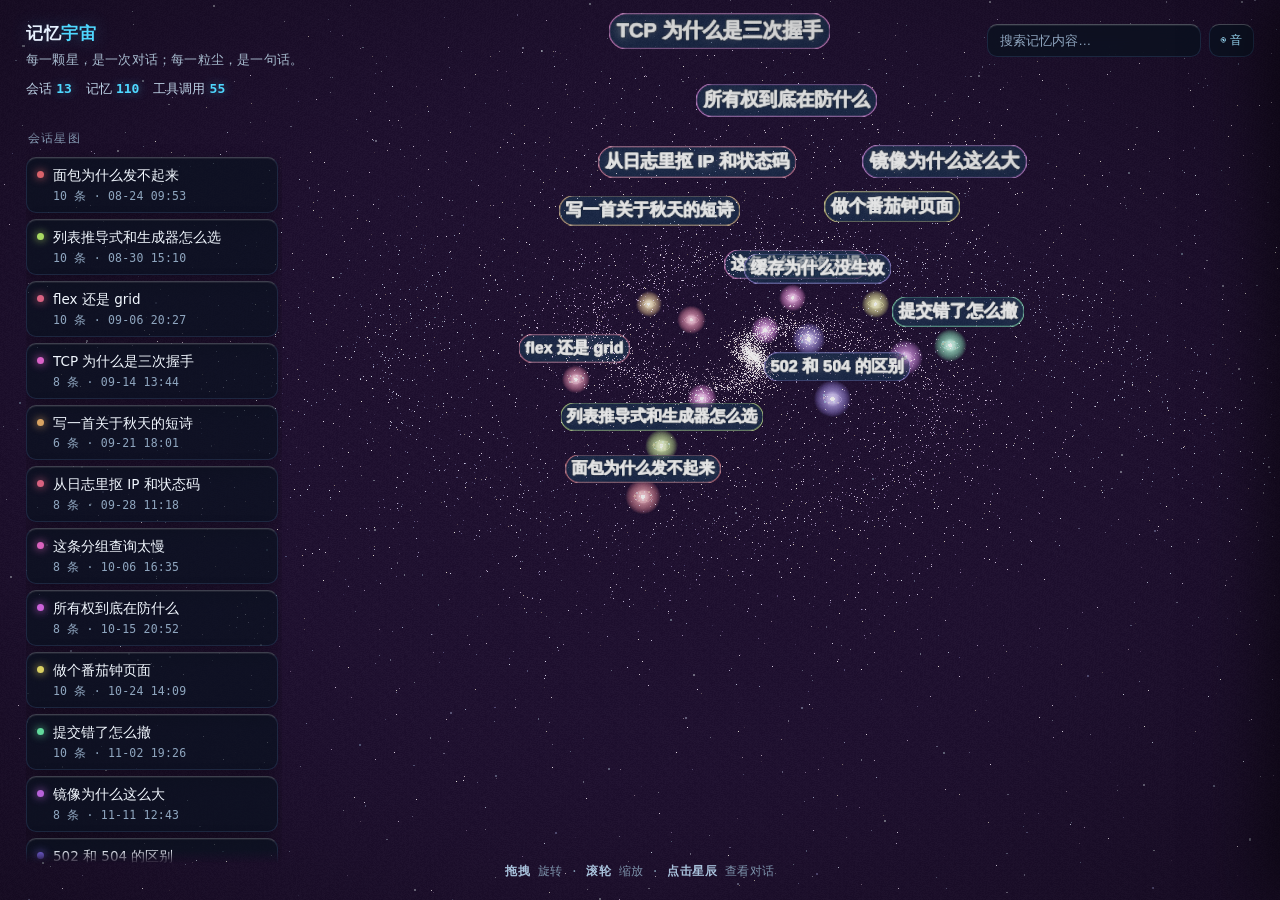
==== commit 0b899773: "feat: fiber links as camera-facing ribbons (gaussian core, flowing packets, 110px min length), keep " ====
--- a/docs/index.html
+++ b/docs/index.html
@@ -1084,21 +1084,47 @@
   }
 
   // ---------------- 悬停连线 ----------------
+  // 每根连线画一条朝相机的带状面片（不是 1px 线）：
+  // 宽度按屏幕像素算，两端收细、中段最宽，横截面用高斯核当发光核心。
+  // 关键：depthTest 关掉 —— 星系尘埃会写深度，开着的话整条光纤被挡掉大半。
   let linkObj = null, linkMat = null, linkGeo = null;
   let linkOpacity = 0;
-
-  // 每根连线画 3 股，抵消 WebGL 只有 1px 线宽的观感（看着才像发光纤维）
-  const LINK_STRANDS = 3;
+  let linkPick = [];        // 本次实际连到的邻居（自检/调试用）
+
+  const LINK_RIBBON = 7;            // 沿线横截面数
+  const LINK_SEG = LINK_RIBBON - 1;
   const LINK_MAX = 3;
+  const LINK_VPL = LINK_RIBBON * 2; // 单条链路的顶点数
 
   function buildLinks() {
+    const total = LINK_MAX * LINK_VPL;
+    const pos = new Float32Array(total * 3);
+    const prg = new Float32Array(total);
+    const sid = new Float32Array(total);
+    const idx = [];
+    for (let l = 0; l < LINK_MAX; l++) {
+      const base = l * LINK_VPL;
+      for (let i = 0; i < LINK_SEG; i++) {
+        const v = base + i * 2;
+        idx.push(v, v + 1, v + 2, v + 1, v + 3, v + 2);
+      }
+    }
+    for (let l = 0; l < LINK_MAX; l++) {
+      for (let i = 0; i < LINK_RIBBON; i++) {
+        const k = l * LINK_VPL + i * 2;
+        prg[k] = prg[k + 1] = i / LINK_SEG;
+        sid[k] = -1; sid[k + 1] = 1;
+      }
+    }
     linkGeo = new THREE.BufferGeometry();
-    const verts = LINK_MAX * LINK_STRANDS * 2;
-    linkGeo.setAttribute('position', new THREE.BufferAttribute(new Float32Array(verts * 3), 3));
-    linkGeo.setAttribute('aProg', new THREE.BufferAttribute(new Float32Array(verts), 1));
-    // 流光光纤：沿线跑的光斑由 aProg + uTime 算，不用贴图
+    linkGeo.setAttribute('position', new THREE.BufferAttribute(pos, 3));
+    linkGeo.setAttribute('aProg', new THREE.BufferAttribute(prg, 1));
+    linkGeo.setAttribute('aSide', new THREE.BufferAttribute(sid, 1));
+    linkGeo.setIndex(idx);
+    // 流光光纤：沿线跑的能量包由 aProg + uTime 算，不用贴图
     linkMat = new THREE.ShaderMaterial({
-      transparent: true, depthWrite: false, blending: THREE.AdditiveBlending,
+      transparent: true, depthWrite: false, depthTest: false,
+      side: THREE.DoubleSide, blending: THREE.AdditiveBlending,
       uniforms: {
         uTime: { value: 0 },
         uOpacity: { value: 0 },
@@ -1106,66 +1132,105 @@
       },
       vertexShader: [
         'attribute float aProg;',
+        'attribute float aSide;',
         'varying float vProg;',
+        'varying float vSide;',
         'void main(){',
-        '  vProg = aProg;',
+        '  vProg = aProg; vSide = aSide;',
         '  gl_Position = projectionMatrix * modelViewMatrix * vec4(position, 1.0);',
         '}'
       ].join('\n'),
       fragmentShader: [
         'uniform vec3 uColor; uniform float uTime; uniform float uOpacity;',
-        'varying float vProg;',
+        'varying float vProg; varying float vSide;',
         'void main(){',
-        '  float pulse = sin(vProg * 6.0 - uTime * 5.0);',
-        '  pulse = pow(max(pulse, 0.0), 3.0);',
-        '  float a = (0.34 + pulse * 0.66) * uOpacity;',
-        '  vec3 c = mix(uColor * 0.7, vec3(1.0), pulse * 0.8);',
-        '  gl_FragColor = vec4(c, a);',
+        '  float core = exp(-abs(vSide) * abs(vSide) * 4.5);',          // 横向高斯核
+        '  float fl = 0.5 + 0.5 * sin(vProg * 6.0 - uTime * 3.2);',     // 沿线流动
+        '  float flow = 0.40 + 1.0 * fl * fl;',
+        '  float ends = min(1.0, min(vProg, 1.0 - vProg) * 10.0);',     // 两端淡出
+        '  float a = clamp(core * flow * ends * uOpacity, 0.0, 1.0);',
+        '  vec3 c = mix(uColor, vec3(1.0), core * 0.6);',
+        // 强度乘进颜色、alpha 给 1：加色混合只走 SrcAlpha=1 这条路，
+        // 不赌驱动的 alpha 混合实现（之前整条光纤就是在这里被乘没的）
+        '  gl_FragColor = vec4(c * a, 1.0);',
         '}'
       ].join('\n')
     });
-    linkObj = new THREE.LineSegments(linkGeo, linkMat);
+    linkObj = new THREE.Mesh(linkGeo, linkMat);
     linkObj.frustumCulled = false;
+    linkObj.renderOrder = 10;
     scene.add(linkObj);
     linkObj.visible = false;
   }
 
   function computeNeighbors() {
+    // 只留最近 12 个带距离的候选，真正连哪几个在 showLinks 里按
+    // 「屏幕距离够不够长」决定 —— 挨在一起的星连出来只有几十像素，
+    // 全糊在双方光晕里，看着就像没有线。
     sessions.forEach(function (s) {
-      const others = sessions.filter(function (o) { return o !== s; });
-      others.sort(function (a, b) {
-        return a.pos.distanceToSquared(s.pos) - b.pos.distanceToSquared(s.pos);
+      const arr = [];
+      for (let i = 0; i < sessions.length; i++) {
+        if (sessions[i] !== s) {
+          arr.push({ o: sessions[i], d2: s.pos.distanceToSquared(sessions[i].pos) });
+        }
+      }
+      arr.sort(function (a, b) { return a.d2 - b.d2; });
+      s.nearN = arr.slice(0, 12).map(function (a) {
+        return { o: a.o, d: Math.sqrt(a.d2) };
       });
-      s.near = others.slice(0, 3);
-    });
-  }
+      s.near = s.nearN.slice(0, 3).map(function (a) { return a.o; });
+    });
+  }
+
+  const _lv1 = new THREE.Vector3(), _lv2 = new THREE.Vector3(), _lv3 = new THREE.Vector3();
 
   function showLinks(s) {
     const arr = linkGeo.attributes.position.array;
-    const prg = linkGeo.attributes.aProg.array;
-    const camRight = new THREE.Vector3().setFromMatrixColumn(camera.matrixWorld, 0);
-    const dir = new THREE.Vector3(), off = new THREE.Vector3();
+    _lv1.setFromMatrixColumn(camera.matrixWorld, 0);   // 相机右方向
+    const fovK = 2 * Math.tan(camera.fov * Math.PI / 360) / innerHeight;
+    const wppS = camera.position.distanceTo(s.pos) * fovK;   // 世界单位 / 像素
+    const minLen = 110 * wppS;                               // 至少 110 像素长才连
+    const picks = [];
+    for (let i = 0; i < s.nearN.length && picks.length < 3; i++) {
+      if (s.nearN[i].d >= minLen) picks.push(s.nearN[i]);
+    }
+    if (picks.length === 0) {
+      picks.push.apply(picks, s.nearN.slice(-3));             // 全挤在一起，就连最远的
+    } else if (picks.length < 3) {
+      const rest = s.nearN.filter(function (a) { return picks.indexOf(a) < 0; })
+        .sort(function (a, b) { return b.d - a.d; });
+      while (picks.length < 3 && rest.length) picks.push(rest.shift());
+    }
     let vi = 0;
-    s.near.forEach(function (o) {
-      dir.subVectors(o.pos, s.pos).normalize();
-      // 垂直于视线与连线方向的偏移，画面里才会呈现成有宽度的一束
-      off.crossVectors(dir, camRight).normalize();
-      for (let k = 0; k < LINK_STRANDS; k++) {
-        const t = (k - (LINK_STRANDS - 1) / 2) * 0.55;
-        arr[vi * 3] = s.pos.x + off.x * t;
-        arr[vi * 3 + 1] = s.pos.y + off.y * t;
-        arr[vi * 3 + 2] = s.pos.z + off.z * t;
-        prg[vi] = 0; vi++;
-        arr[vi * 3] = o.pos.x + off.x * t;
-        arr[vi * 3 + 1] = o.pos.y + off.y * t;
-        arr[vi * 3 + 2] = o.pos.z + off.z * t;
-        prg[vi] = 1; vi++;
+    picks.forEach(function (it) {
+      const o = it.o;
+      _lv2.subVectors(o.pos, s.pos);
+      const len = _lv2.length() || 1;
+      _lv2.multiplyScalar(1 / len);
+      // 两端各按自己到相机的距离换算像素宽度，推近拉远粗细都一致
+      const k0 = wppS;
+      const k1 = camera.position.distanceTo(o.pos) * fovK;
+      for (let i = 0; i < LINK_RIBBON; i++) {
+        const t = i / LINK_SEG;
+        const wpp = k0 + (k1 - k0) * t;
+        const half = wpp * 4.0 * (0.45 + 0.55 * Math.sin(Math.PI * t));
+        _lv3.copy(s.pos).addScaledVector(_lv2, len * t);
+        arr[vi * 3] = _lv3.x - _lv1.x * half;
+        arr[vi * 3 + 1] = _lv3.y - _lv1.y * half;
+        arr[vi * 3 + 2] = _lv3.z - _lv1.z * half;
+        vi++;
+        arr[vi * 3] = _lv3.x + _lv1.x * half;
+        arr[vi * 3 + 1] = _lv3.y + _lv1.y * half;
+        arr[vi * 3 + 2] = _lv3.z + _lv1.z * half;
+        vi++;
       }
     });
     linkGeo.attributes.position.needsUpdate = true;
-    linkGeo.attributes.aProg.needsUpdate = true;
+    linkGeo.setDrawRange(0, picks.length * LINK_SEG * 6);
+    linkPick = picks;
     linkObj.visible = true;
   }
+
 
   // ---------------- 引力冲击波：点星时在 XZ 平面炸开一圈 ----------------
   const shock = { mesh: null, t0: 0, dur: 900, active: false, maxScale: 30 };
@@ -2012,6 +2077,9 @@
 
   // ---------------- 每帧更新 ----------------
   function updateStars(dt) {
+    // 相机右/上方向：标签贴边时要把世界偏移转回本地（group 在自转）
+    _cR.setFromMatrixColumn(camera.matrixWorld, 0);
+    _cU.setFromMatrixColumn(camera.matrixWorld, 1);
     sessions.forEach(function (s, i) {
       const o = s.op;
 
@@ -2045,15 +2113,55 @@
       // 屏幕像素 -> 世界单位，用来把打架的标签往上顶
       const worldPerPx = (2 * d * Math.tan(camera.fov * Math.PI / 360)) / innerHeight;
       s.obj.liftCur = toward(s.obj.liftCur || 0, s.obj.liftT || 0, dt, 9);
-      s.obj.label.position.y = sc * 1.25 + s.obj.liftCur * worldPerPx;
+      clampLabel(s, sc, worldPerPx, dt);
     });
 
     if (linkObj && linkObj.visible) {
-      linkOpacity = toward(linkMat.uniforms.uOpacity.value, hovered ? 0.55 : 0, dt, 8);
+      // 相机在动，带状面片的宽度/朝向每帧重算（只有 3 条，开销可忽略）
+      if (hovered) showLinks(hovered);
+      linkOpacity = toward(linkMat.uniforms.uOpacity.value, hovered ? 0.8 : 0, dt, 8);
       linkMat.uniforms.uOpacity.value = linkOpacity;
       linkMat.uniforms.uTime.value = clock * 0.001;
       if (linkOpacity < 0.01 && !hovered) linkObj.visible = false;
     }
+  }
+
+  // ---------------- 标签贴边夹取 ----------------
+  // 标签是屏幕对齐的精灵，不会自己换行也不会被画布边缘裁掉，
+  // 所以靠近右边/底部时按投影后的像素位置把它推回安全区。
+  const _cR = new THREE.Vector3(), _cU = new THREE.Vector3(), _cv = new THREE.Vector3();
+  const LABEL_M = 14;             // 安全边距（像素）
+  const LABEL_MAX_SHIFT = 280;    // 最多推这么远，别让标签跑离自己的星
+
+  function clampLabel(s, sc, wpp, dt) {
+    const o = s.obj;
+    if (!o.label.visible) return;
+    _cv.copy(o.group.position).project(camera);
+    if (_cv.z > 1) return;
+    const sx = (_cv.x * 0.5 + 0.5) * innerWidth;
+    const sy = (-_cv.y * 0.5 + 0.5) * innerHeight;
+    const halfW = (sc * o.aspect * 0.5) / wpp;
+    const halfH = (sc * 0.5) / wpp;
+    const cy = sy - o.label.position.y / wpp;   // 标签中心在锚点上方
+    let dr = 0, du = 0;
+    const r = sx + halfW, l = sx - halfW;
+    if (r > innerWidth - LABEL_M) dr = innerWidth - LABEL_M - r;
+    else if (l < LABEL_M) dr = LABEL_M - l;
+    const b = cy + halfH, t = cy - halfH;
+    if (b > innerHeight - LABEL_M) du = b - (innerHeight - LABEL_M);   // 下方溢出 -> 上移
+    else if (t < LABEL_M) du = t - LABEL_M;                            // 上方溢出 -> 下移
+    dr = Math.max(-LABEL_MAX_SHIFT, Math.min(LABEL_MAX_SHIFT, dr));
+    du = Math.max(-LABEL_MAX_SHIFT * 0.5, Math.min(LABEL_MAX_SHIFT * 0.5, du));
+    o.dxCur = toward(o.dxCur || 0, dr, dt, 10);
+    o.dyCur = toward(o.dyCur || 0, du, dt, 10);
+    const wx = (_cR.x * o.dxCur + _cU.x * o.dyCur) * wpp;
+    const wy = (_cR.y * o.dxCur + _cU.y * o.dyCur) * wpp;
+    const wz = (_cR.z * o.dxCur + _cU.z * o.dyCur) * wpp;
+    // 世界偏移 -> group 本地（绕 Y 反向旋转，group 每帧都在转）
+    const th = o.group.rotation.y, ct = Math.cos(th), st = Math.sin(th);
+    o.label.position.x = wx * ct - wz * st;
+    o.label.position.z = wx * st + wz * ct;
+    o.label.position.y = sc * 1.25 + o.liftCur * wpp + wy;
   }
 
   // 标签防重叠：屏幕空间里简单堆叠，被压住的往上挪
@@ -2301,11 +2409,37 @@
       const arms = [Math.round(x0), Math.round(y0), Math.round(x1), Math.round(y1)];
       _v.copy(systemGroup.position).project(camera);
       const sunPx = [Math.round((_v.x * 0.5 + 0.5) * innerWidth), Math.round((-_v.y * 0.5 + 0.5) * innerHeight)];
+
+      // 标签贴边：量「不夹取」和「夹取后」两个溢出量（像素），验几何而不是靠眼睛
+      let rawBad = 0, rawMax = 0, fixBad = 0, fixMax = 0;
+      const wv = new THREE.Vector3();
+      sessions.forEach(function (s) {
+        const dd = camera.position.distanceTo(s.obj.group.position);
+        const sc = Math.max(2.0, Math.min(16, dd * 0.032));
+        const wpp = 2 * dd * Math.tan(camera.fov * Math.PI / 360) / innerHeight;
+        const hw = (sc * s.obj.aspect * 0.5) / wpp, hh = (sc * 0.5) / wpp;
+        s.obj.liftCur = 0; s.obj.liftT = 0; s.obj.dxCur = 0; s.obj.dyCur = 0;
+        s.obj.label.position.set(0, sc * 1.25, 0);
+        function ovf() {
+          s.obj.label.getWorldPosition(wv);
+          wv.project(camera);
+          const cx = (wv.x * 0.5 + 0.5) * innerWidth, cy2 = (-wv.y * 0.5 + 0.5) * innerHeight;
+          return Math.max(0, cx + hw - (innerWidth - 14), 14 - (cx - hw),
+                          0, cy2 + hh - (innerHeight - 14), 14 - (cy2 - hh));
+        }
+        let o = ovf();
+        if (o > 0.5) { rawBad++; rawMax = Math.max(rawMax, o); }
+        clampLabel(s, sc, wpp, 1);
+        o = ovf();
+        if (o > 0.5) { fixBad++; fixMax = Math.max(fixMax, o); }
+      });
+
       document.title = 'PROBE ' + JSON.stringify({
         n: n, Rg: Math.round(Rg), gScale: +gScale.toFixed(2), d: Math.round(orbit.radius),
         farNode: Math.round(far), nodesPx: nodes, armsPx: arms, W: innerWidth, H: innerHeight,
         baseShift: Math.round(orbit.baseShift), phi: +orbit.phi.toFixed(2),
-        sunPx: sunPx, freeCX: Math.round(freeCX), trace: trace
+        sunPx: sunPx, freeCX: Math.round(freeCX), trace: trace,
+        lblRaw: [rawBad, Math.round(rawMax)], lblFix: [fixBad, Math.round(fixMax)]
       });
     }
   }
@@ -2371,6 +2505,28 @@
       }
 
       document.getElementById('close').onclick = closePanel;
+
+      // 调试：锁定悬停，把光纤端点的屏幕坐标写进 title，供像素级验证
+      if (QS.get('links') === '1') {
+        setTimeout(function () {
+          hoverLock = sessions[Math.min(1, sessions.length - 1)];
+          setHover(hoverLock);
+          setTimeout(function () {
+            const pts = [], v = new THREE.Vector3();
+            camera.updateMatrixWorld(true);
+            linkPick.concat([{ o: hoverLock }]).forEach(function (it) {
+              v.copy(it.o.pos).project(camera);
+              pts.push([Math.round((v.x * 0.5 + 0.5) * innerWidth),
+                        Math.round((-v.y * 0.5 + 0.5) * innerHeight)]);
+            });
+            document.title = 'LINKS ' + JSON.stringify({
+              pts: pts, op: +linkMat.uniforms.uOpacity.value.toFixed(2),
+              vis: linkObj.visible, picks: linkPick.length,
+              dd: linkPick.map(function (it) { return +it.d.toFixed(1); })
+            });
+          }, 700);
+        }, 200);
+      }
 
       // 自检：模拟「选中会话 → 点右上角 ×」，并报告 × 位置上最顶层的元素是谁
       if (QS.get('selftest') === '1') {
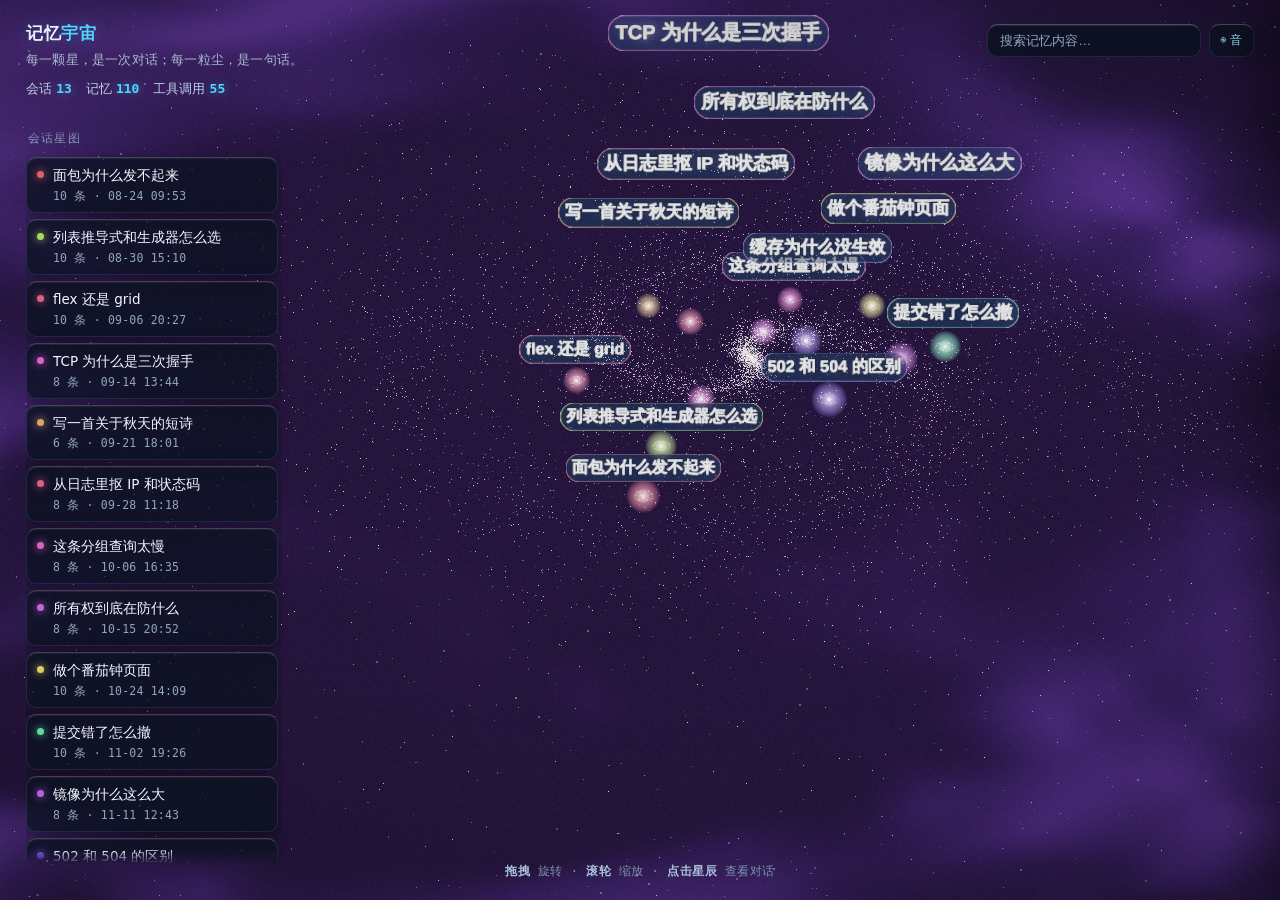
==== commit 2896d40c: "feat: flowing nebula background (domain-warped fbm, camera parallax, ?flow=0..3); fix: replace rever" ====
--- a/docs/index.html
+++ b/docs/index.html
@@ -224,6 +224,7 @@
   font-family:"JetBrains Mono",Consolas,monospace;font-size:12px;letter-spacing:.6px;
   color:#a8ecff;text-shadow:0 0 10px rgba(79,216,255,.55),0 1px 2px rgba(0,0,0,.8);opacity:0;transition:opacity .2s;}
 #reticle.lock .ret-coord{opacity:1;}
+#reticle.near-r .ret-coord{left:auto;right:44px;text-align:right;}
 </style>
 </head>
 <body>
@@ -309,6 +310,7 @@
    ?bloom=0   关闭后期泛光        ?swirl=0   关闭星系漩涡
    ?boot=0    跳过开场动画        ?warm=4    动画预演 4 秒
    ?focus=3   开局聚焦第 4 个会话  ?debug=1   调试信息写进标题
+   ?flow=0.8  背景流动星云强度（0 = 关闭，默认 1.0）
    ========================================================= */
 (function () {
   'use strict';
@@ -334,6 +336,9 @@
   const USE_BLOOM = flag('bloom', true);
   const USE_SWIRL = flag('swirl', true);
   const USE_BOOT = flag('boot', true);
+  // 背景流动星云强度；?flow=0 关掉，?flow=1.6 加强
+  const FLOW = QS.has('flow') ? Math.max(0, parseFloat(QS.get('flow')) || 0) : 1.0;
+  const _flowDir = new THREE.Vector3();
 
   // ---------------- 全局状态 ----------------
   let scene, camera, renderer, raycaster;
@@ -711,18 +716,48 @@
         strength: { value: 0.42 },
         vig: { value: 0.34 },
         uTime: { value: 0 },
-        grain: { value: 0.030 }
+        grain: { value: 0.030 },
+        uFlow: { value: FLOW },
+        uCam: { value: new THREE.Vector2(0, 0) }   // 视角方向 xy，用于背景视差
       },
       vertexShader: VERT,
       fragmentShader: [
         'uniform sampler2D tScene; uniform sampler2D tBloom;',
         'uniform float strength; uniform float vig; uniform float uTime; uniform float grain;',
+        'uniform float uFlow; uniform vec2 uCam;',
         'varying vec2 vUv;',
         'float hash(vec2 p){ return fract(sin(dot(p, vec2(127.1, 311.7))) * 43758.5453); }',
+        // 值噪声 + 3 阶 fbm：给背景星云用，比纹理便宜、不用额外 RT
+        'float n21(vec2 p){ p = fract(p * vec2(123.34, 456.21)); p += dot(p, p + 45.32); return fract(p.x * p.y); }',
+        'float vnoise(vec2 p){',
+        '  vec2 i = floor(p), f = fract(p);',
+        '  f = f * f * (3.0 - 2.0 * f);',
+        '  return mix(mix(n21(i), n21(i + vec2(1.0, 0.0)), f.x),',
+        '             mix(n21(i + vec2(0.0, 1.0)), n21(i + vec2(1.0, 1.0)), f.x), f.y);',
+        '}',
+        'float fbm(vec2 p){',
+        '  float s = 0.0, a = 0.5;',
+        '  for (int i = 0; i < 3; i++) { s += a * vnoise(p); p = p * 2.07 + 11.3; a *= 0.5; }',
+        '  return s;',
+        '}',
         'void main(){',
         '  vec3 col = texture2D(tScene, vUv).rgb;',
         '  vec3 bloom = texture2D(tBloom, vUv).rgb;',
         '  col += bloom * strength;',
+        // 流动星云：双层域扭曲，极慢漂移 + 轻微视差；在 ACES 之前叠加，
+        // 这样会被压进高光范围，不会在暗角里糊成一片死紫。
+        '  if (uFlow > 0.001) {',
+        '    vec2 fp = vUv * vec2(2.2, 3.0) + uCam;',
+        '    vec2 warp = vec2(fbm(fp + vec2(uTime * 0.020, uTime * 0.006)),',
+        '                     fbm(fp + vec2(4.7, -uTime * 0.014)));',
+        '    float cloud = fbm(fp * 1.5 + warp * 1.1 + vec2(-uTime * 0.030, uTime * 0.011));',
+        '    float band = smoothstep(0.30, 0.92, cloud);',
+        '    float lift = smoothstep(0.15, 0.95, cloud * 0.7 + warp.x * 0.3);',
+        '    vec3 flow = mix(vec3(0.010, 0.006, 0.030), vec3(0.105, 0.048, 0.245), band);',
+        '    flow = mix(flow, vec3(0.170, 0.045, 0.210), smoothstep(0.55, 0.90, warp.y) * 0.40);',
+        '    flow *= (0.85 + 0.15 * vUv.y) * (0.45 + 0.75 * lift);',
+        '    col += flow * uFlow;',
+        '  }',
         '  col = (col * (2.51 * col + 0.03)) / (col * (2.43 * col + 0.59) + 0.14);', // ACES 近似
         '  col = pow(max(col, 0.0), vec3(0.4545));',      // 线性→sRGB，缺这步整屏会偏暗偏灰
         // 胶片颗粒：在最终色彩空间里加一点点亮度噪声，去掉 3D 引擎的塑料感
@@ -862,7 +897,7 @@
     'varying vec3 vColor; varying float vTw;',
     'void main(){',
     '  float d=length(gl_PointCoord-0.5);',
-    '  float a=smoothstep(0.5,0.0,d);',
+    '  float a=1.0-smoothstep(0.0,0.5,d);',   // 反向 smoothstep 是 UB（edge0>=edge1），改成等价形式
     '  a=pow(a,1.6)*vTw;',
     '  if(a<0.01) discard;',
     '  gl_FragColor=vec4(vColor,a);',
@@ -1253,7 +1288,7 @@
         'varying vec2 vUv;',
         'void main(){',
         '  float d = length(vUv - 0.5) * 2.0;',
-        '  float ring = smoothstep(0.0, 0.45, d) * smoothstep(1.0, 0.62, d);',
+        '  float ring = smoothstep(0.0, 0.45, d) * (1.0 - smoothstep(0.62, 1.0, d));',  // 同上：等价曲线，不再用反向 edge
         '  float a = ring * (1.0 - uProgress) * 0.85;',
         '  if (a < 0.004) discard;',
         '  gl_FragColor = vec4(uColor, a);',
@@ -1841,6 +1876,8 @@
     window.addEventListener('pointermove', function (e) {
       reticle.el.style.transform = 'translate(' + e.clientX + 'px,' + e.clientY + 'px)';
       reticle.el.classList.add('on');
+      // 靠近右边缘时坐标读数翻到准星左边，否则会被画布切掉
+      reticle.el.classList.toggle('near-r', e.clientX > innerWidth - 210);
     }, { passive: true });
     document.addEventListener('pointerleave', function () {
       reticle.el.classList.remove('on');
@@ -2220,7 +2257,12 @@
       nebulas[i].material.opacity = 0.26 + Math.sin(clock * 0.0004 + i * 2) * 0.05;
     }
     const tsec = clock * 0.001;
-    if (post.comp) post.comp.uniforms.uTime.value = tsec;
+    if (post.comp) {
+      post.comp.uniforms.uTime.value = tsec;
+      // 背景视差：直接用视线方向 xy，连续无接缝（不用 atan2，避免 ±π 跳变）
+      _flowDir.set(0, 0, -1).applyQuaternion(camera.quaternion);
+      post.comp.uniforms.uCam.value.set(_flowDir.x * 1.1, _flowDir.y * 1.1);
+    }
     if (galaxyPts && galaxyPts.material.uniforms) galaxyPts.material.uniforms.uTime.value = tsec;
     if (dustPts && dustPts.material.uniforms) dustPts.material.uniforms.uTime.value = tsec;
   }
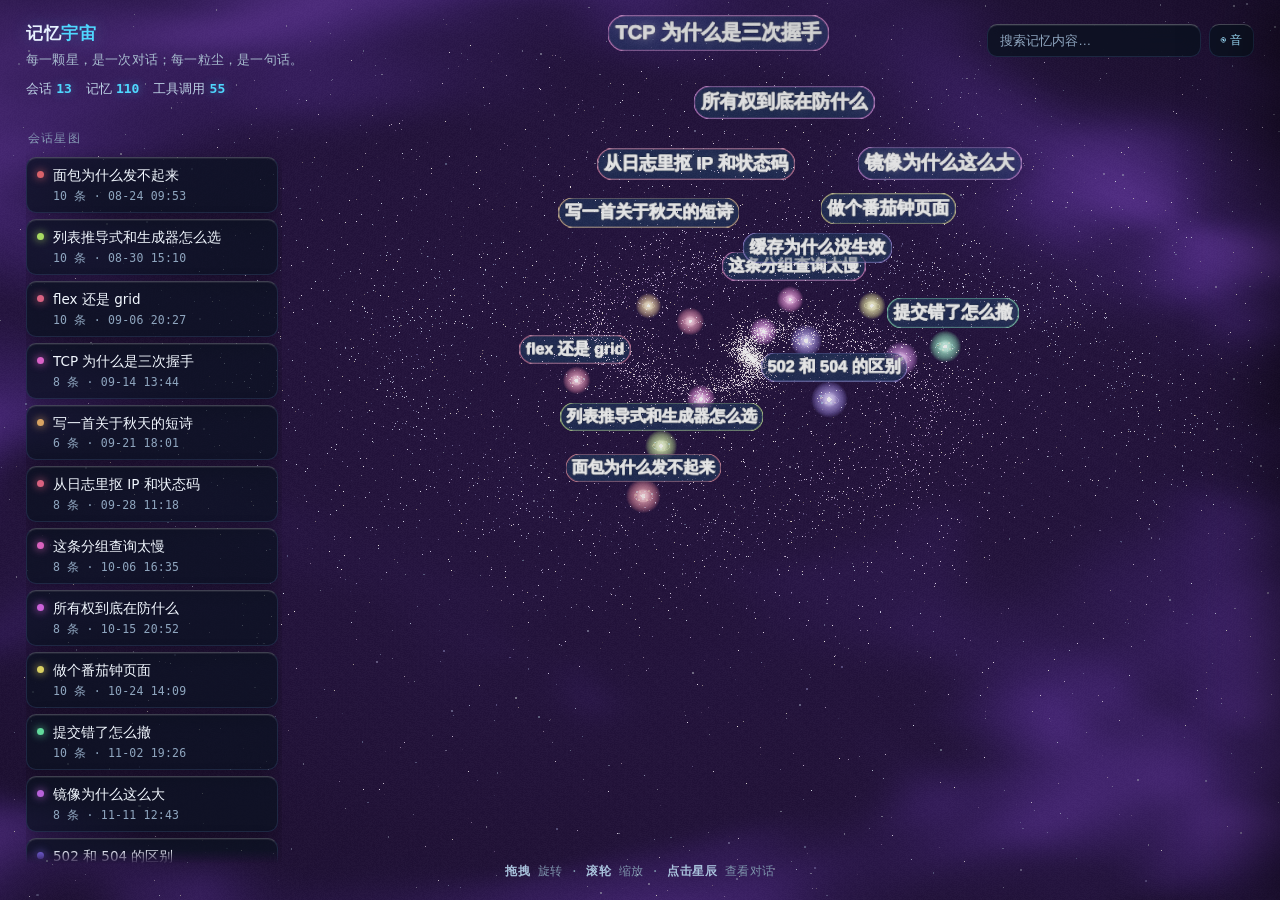
==== commit f03c2ad7: "chore: refresh preview screenshots (fiber links, flowing nebula, tighter framing); add ?zoom= for fr" ====
--- a/docs/index.html
+++ b/docs/index.html
@@ -2635,6 +2635,11 @@
       orbit.phi = 0.95;
       frameAll();
 
+      // ?zoom=0.6 之类：把取景再收紧一档。默认取景要把整条旋臂都装进来，
+      // 会话星就只占画面中间一小块；截图/README 里用这个参数才看得清星。
+      const zoomK = parseFloat(QS.get('zoom') || '');
+      if (zoomK > 0.2 && zoomK < 3) orbit.radius = Math.max(40, orbit.radius * zoomK);
+
       const fi = QS.get('focus');
       const focusS = fi !== null ? sessions[+fi] : null;
 
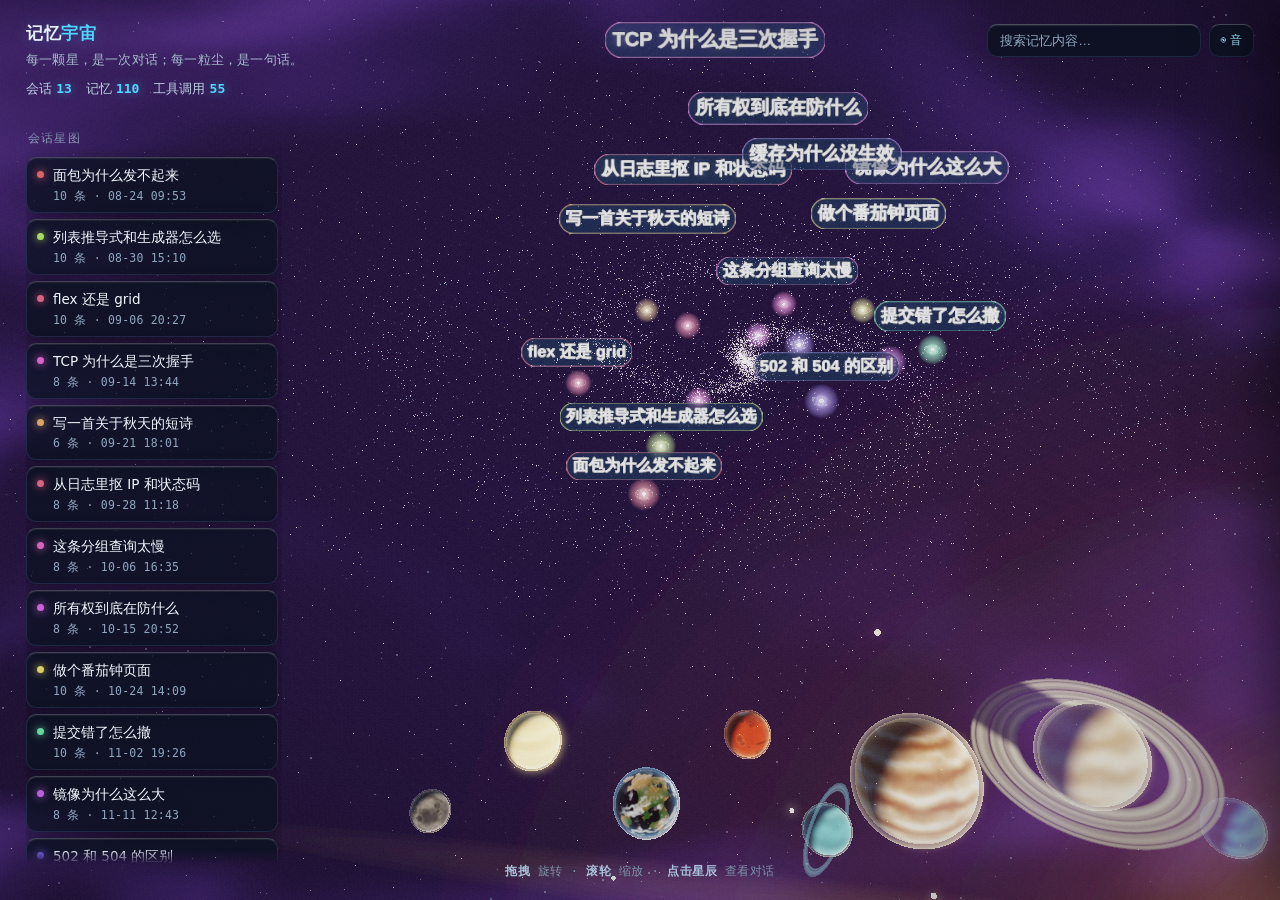
==== commit 83e5380c: "feat: eight-planet backdrop with a warm sun glow - planets ride a camera-anchored backdrop 2600 unit" ====
--- a/docs/index.html
+++ b/docs/index.html
@@ -311,6 +311,7 @@
    ?boot=0    跳过开场动画        ?warm=4    动画预演 4 秒
    ?focus=3   开局聚焦第 4 个会话  ?debug=1   调试信息写进标题
    ?flow=0.8  背景流动星云强度（0 = 关闭，默认 1.0）
+   ?sun=0     关闭背景八大行星（默认开启）
    ========================================================= */
 (function () {
   'use strict';
@@ -845,9 +846,9 @@
     addGalaxy();
     addNebula();
     initShockwave();
-    // 流星条容易糊成硬边白块，太阳系光晕会糊标签——都改成默认关闭，需要时 ?meteor=1 / ?sun=1
+    // 流星条容易糊成硬边白块，仍默认关闭；八大行星挂在相机背板上，不参与星图取景，默认开启
     if (QS.get('meteor') === '1') addMeteors();
-    if (QS.get('sun') === '1') addSolarSystem();
+    if (flag('sun', true)) addSolarSystem();
     initPost();
   }
 
@@ -1530,190 +1531,685 @@
     }
   }
 
-  // ---------------- 太阳系 ----------------
+    // ---------------- 太阳系 ----------------
+  // 八大行星挂在「相机背板」上：每帧把 systemGroup 贴到相机前方 BACK 处、姿态对齐相机，
+  // 所以不管星图怎么转、镜头怎么飞，行星永远停在画面下缘当背景，不吃构图、不吃标签。
+  const SOLAR = {
+    back: 2600,
+    sun: { sx: 1.085, sy: 1.09, z: -420 },
+    // 统一光向（背板局部系：+x 右、+y 上、+z 朝相机）——右下角起光
+    light: new THREE.Vector3(0.54, -0.18, 0.72).normalize(),
+    // sx/sy 是屏幕比例（左上角为 0），rh 是半径占「尺寸基准」的比例
+    list: [
+      { key: 'mercury', sx: 0.335, sy: 0.905, rh: 0.019, spin: 0.10, tilt: 0.02, atmo: 0x9a938a, atmoGain: 0.55 },
+      { key: 'venus',   sx: 0.415, sy: 0.830, rh: 0.027, spin: 0.07, tilt: 0.04, atmo: 0xffc865, atmoGain: 1.05 },
+      { key: 'earth',   sx: 0.505, sy: 0.895, rh: 0.031, spin: 0.22, tilt: 0.41, atmo: 0x5fb4ff, atmoGain: 1.20 },
+      { key: 'mars',    sx: 0.585, sy: 0.822, rh: 0.022, spin: 0.20, tilt: 0.22, atmo: 0xff8a52, atmoGain: 0.70 },
+      { key: 'uranus',  sx: 0.645, sy: 0.918, rh: 0.023, spin: 0.12, tilt: 0.05, atmo: 0x8fe6ea, atmoGain: 0.62 },
+      { key: 'jupiter', sx: 0.720, sy: 0.878, rh: 0.060, spin: 0.34, tilt: 0.06, atmo: 0xf2d9a8, atmoGain: 0.85 },
+      { key: 'saturn',  sx: 0.848, sy: 0.838, rh: 0.048, spin: 0.30, tilt: 0.06, atmo: 0xf4dfa6, atmoGain: 0.95 },
+      { key: 'neptune', sx: 0.962, sy: 0.920, rh: 0.026, spin: 0.16, tilt: 0.10, atmo: 0x5d8cff, atmoGain: 0.88 }
+    ]
+  };
+
+  let solarRoot = null;              // systemGroup 里真正摆行星的层
+  let solarBuilt = false;
   const planets = [];
-  const systemGroup = new THREE.Group();
-  const SUN_OFF = -78;
-  const SUN_ANG = Math.PI;
-
-  function planetTexture(bands) {
-    const w = 256, h = 128;
+  const solarSunPos = new THREE.Vector3();
+  const _solarFwd = new THREE.Vector3();
+  const _solarSunLocal = new THREE.Vector3();
+  const sunDirWorld = new THREE.Vector3();   // 所有材质共享这一个 uniform 值
+
+  // 独立随机源：行星纹理不能扰动星图/星尘的确定性布局
+  const trnd = mulberry32(0x5EED17);
+  const PERM = (function () {
+    const p = new Uint8Array(512);
+    for (let i = 0; i < 256; i++) p[i] = i;
+    for (let i = 255; i > 0; i--) {
+      const j = (trnd() * (i + 1)) | 0;
+      const t = p[i]; p[i] = p[j]; p[j] = t;
+    }
+    for (let i = 0; i < 256; i++) p[i + 256] = p[i];
+    return p;
+  })();
+
+  function nhash(i, j, k) {
+    return PERM[(PERM[(PERM[i & 255] + (j & 255)) & 255] + (k & 255)) & 255] / 255;
+  }
+  function vnoise(x, y, z) {
+    const xi = Math.floor(x), yi = Math.floor(y), zi = Math.floor(z);
+    const xf = x - xi, yf = y - yi, zf = z - zi;
+    const u = xf * xf * (3 - 2 * xf), v = yf * yf * (3 - 2 * yf), w = zf * zf * (3 - 2 * zf);
+    const n000 = nhash(xi, yi, zi), n100 = nhash(xi + 1, yi, zi);
+    const n010 = nhash(xi, yi + 1, zi), n110 = nhash(xi + 1, yi + 1, zi);
+    const n001 = nhash(xi, yi, zi + 1), n101 = nhash(xi + 1, yi, zi + 1);
+    const n011 = nhash(xi, yi + 1, zi + 1), n111 = nhash(xi + 1, yi + 1, zi + 1);
+    const nx00 = n000 + (n100 - n000) * u, nx10 = n010 + (n110 - n010) * u;
+    const nx01 = n001 + (n101 - n001) * u, nx11 = n011 + (n111 - n011) * u;
+    const nxy0 = nx00 + (nx10 - nx00) * v, nxy1 = nx01 + (nx11 - nx01) * v;
+    return nxy0 + (nxy1 - nxy0) * w;
+  }
+  function fbm(x, y, z, oct) {
+    let a = 0.5, f = 1, s = 0, n = 0;
+    for (let i = 0; i < oct; i++) {
+      s += a * vnoise(x * f, y * f, z * f);
+      n += a; a *= 0.5; f *= 2.03;
+    }
+    return s / n;
+  }
+  function clamp01(v) { return v < 0 ? 0 : (v > 1 ? 1 : v); }
+  function sstep(a, b, v) { return clamp01((v - a) / (b - a)); }
+  function mix3(a, b, t) {
+    return [a[0] + (b[0] - a[0]) * t, a[1] + (b[1] - a[1]) * t, a[2] + (b[2] - a[2]) * t];
+  }
+
+  // 逐像素生成等距圆柱贴图；在球面方向采样 3D 噪声，因此经线接缝、两极都不会裂
+  function planetTexture(kind) {
+    const W = 512, H = 256;
     const c = document.createElement('canvas');
-    c.width = w; c.height = h;
+    c.width = W; c.height = H;
     const g = c.getContext('2d');
-    for (let i = 0; i < bands.length; i++) {
-      const b = bands[i];
-      g.fillStyle = b.c;
-      g.globalAlpha = b.a;
-      g.fillRect(0, Math.round(b.y * h), w, Math.round(b.h * h) + 1);
-    }
-    g.globalAlpha = 1;
+    const img = g.createImageData(W, H);
+    const d = img.data;
+
+    for (let y = 0; y < H; y++) {
+      const lat = (0.5 - (y + 0.5) / H) * Math.PI;
+      const cl = Math.cos(lat), sl = Math.sin(lat);
+      for (let x = 0; x < W; x++) {
+        const lon = ((x + 0.5) / W) * Math.PI * 2;
+        const px = cl * Math.cos(lon), py = sl, pz = cl * Math.sin(lon);
+        let col;
+        let alpha = 255;
+
+        if (kind === 'mercury') {
+          const n = fbm(px * 3.2 + 1.7, py * 3.2, pz * 3.2, 4);
+          const m = fbm(px * 11.0, py * 11.0, pz * 11.0, 2);
+          const maria = sstep(0.58, 0.38, fbm(px * 1.15 + 27.0, py * 1.15, pz * 1.15, 3));
+          const v = 0.28 + 0.28 * n + 0.10 * m;
+          col = mix3([v * 1.04, v * 0.98, v * 0.90], [0.23, 0.215, 0.20], maria * 0.7);
+
+        } else if (kind === 'venus') {
+          const swirl = fbm(px * 1.6 + 3.0, py * 6.0, pz * 1.6, 4);   // 纬向拉长的云带
+          const warp = fbm(px * 1.0 + 9.0, py * 2.0, pz * 1.0, 3);
+          const fine = fbm(px * 6.0 + 15.0, py * 8.0, pz * 6.0, 2);
+          const band = Math.sin(lat * 9.0 + warp * 4.0 + swirl * 2.0);
+          const v = 0.72 + 0.08 * band + 0.22 * (swirl - 0.5) + 0.06 * (fine - 0.5);
+          col = mix3([0.68, 0.50, 0.24], [1.0, 0.94, 0.72], clamp01(v));
+          col = mix3(col, [0.99, 0.95, 0.80], Math.pow(Math.abs(sl), 6) * 0.55);
+
+        } else if (kind === 'earth') {
+          const e = fbm(px * 1.85 + 5.1, py * 1.85, pz * 1.85, 5);
+          const e2 = fbm(px * 5.4 + 11.0, py * 5.4, pz * 5.4, 3);
+          const elev = e + 0.05 * Math.cos(lat * 3.0) + 0.04 * (e2 - 0.5);
+          const ice = sstep(1.16, 1.44, Math.abs(lat));
+          alpha = elev >= 0.535 ? 255 : 0;   // alpha 通道兼职陆地掩膜，夜里点城市灯
+          if (elev < 0.535) {
+            const t = sstep(0.20, 0.535, elev);
+            col = mix3([0.018, 0.085, 0.230], [0.040, 0.260, 0.520], t);
+            // 浅海/海岸线
+            col = mix3(col, [0.060, 0.310, 0.520], sstep(0.010, 0.0, Math.abs(elev - 0.535)) * 0.8);
+          } else {
+            const dry = fbm(px * 3.9 + 17.0, py * 3.9, pz * 3.9, 3);
+            const detail = fbm(px * 9.0 + 23.0, py * 9.0, pz * 9.0, 2);
+            const green = [0.13, 0.26 + 0.06 * (1 - Math.abs(lat)), 0.11];
+            const olive = [0.30, 0.29, 0.16];
+            const sand = [0.56, 0.44, 0.24];
+            const mtn = [0.48, 0.46, 0.40];
+            const desertBand = Math.exp(-Math.pow((Math.abs(lat) - 0.42) / 0.16, 2));
+            col = mix3(green, olive, sstep(0.38, 0.62, dry));
+            col = mix3(col, sand, clamp01(sstep(0.52, 0.74, dry) * 0.85 + desertBand * 0.45));
+            col = mix3(col, mtn, sstep(0.60, 0.78, elev) * 0.6);
+            col = mix3(col, [0.11, 0.20, 0.09], sstep(0.62, 0.78, detail) * 0.22);
+          }
+          col = mix3(col, [0.86, 0.92, 0.98], ice);
+
+        } else if (kind === 'mars') {
+          const n = fbm(px * 2.4 + 7.0, py * 2.4, pz * 2.4, 4);
+          const dk = fbm(px * 1.5 + 21.0, py * 1.5, pz * 1.5, 3);
+          const v = 0.44 + 0.34 * n;
+          col = [0.50 + v * 0.34, 0.19 + v * 0.15, 0.10 + v * 0.09];
+          col = mix3(col, [0.30, 0.15, 0.10], sstep(0.48, 0.28, dk) * 0.8);
+          const ice = sstep(1.20, 1.42, Math.abs(lat));
+          col = mix3(col, [0.95, 0.94, 0.92], ice);
+
+        } else if (kind === 'jupiter') {
+          const warp = fbm(px * 1.5 + 2.3, py * 1.5, pz * 1.5, 4) - 0.5;
+          const band = Math.sin(lat * 14.0 + warp * 7.0);
+          const band2 = Math.sin(lat * 27.0 + warp * 4.0);
+          const fine = fbm(px * 6.2 + 31.0, py * 6.2, pz * 6.2, 3);
+          const t = clamp01(0.52 + 0.32 * band + 0.10 * band2 + 0.20 * (fine - 0.5));
+          col = mix3([0.56, 0.36, 0.22], [0.95, 0.87, 0.72], t);
+          col = mix3(col, [0.97, 0.94, 0.86], sstep(0.72, 0.92, t) * 0.7);
+          col = mix3(col, [0.42, 0.26, 0.17], Math.pow(Math.abs(sl), 4) * 0.6);
+
+        } else if (kind === 'saturn') {
+          const warp = fbm(px * 1.4 + 4.7, py * 1.4, pz * 1.4, 3) - 0.5;
+          const band = Math.sin(lat * 9.5 + warp * 5.0);
+          const fine = fbm(px * 5.0 + 41.0, py * 5.0, pz * 5.0, 3);
+          const t = clamp01(0.54 + 0.30 * band + 0.18 * (fine - 0.5));
+          col = mix3([0.70, 0.57, 0.35], [0.95, 0.89, 0.74], t);
+          col = mix3(col, [0.62, 0.52, 0.35], Math.pow(Math.abs(sl), 3) * 0.55);
+
+        } else if (kind === 'uranus') {
+          const warp = fbm(px * 1.2 + 6.1, py * 1.2, pz * 1.2, 3) - 0.5;
+          const band = Math.sin(lat * 7.0 + warp * 4.0);
+          const fine = fbm(px * 4.0 + 51.0, py * 4.0, pz * 4.0, 2);
+          const v = 0.74 + 0.07 * band + 0.06 * (fine - 0.5);
+          col = [0.52 * v, 0.88 * v, 0.90 * v];
+          col = mix3(col, [0.72, 0.95, 0.96], Math.pow(Math.abs(sl), 4) * 0.5);
+
+        } else { // neptune
+          const warp = fbm(px * 1.5 + 8.9, py * 1.5, pz * 1.5, 3) - 0.5;
+          const band = Math.sin(lat * 9.0 + warp * 5.0);
+          const fine = fbm(px * 5.4 + 61.0, py * 5.4, pz * 5.4, 3);
+          const v = 0.58 + 0.18 * band + 0.12 * (fine - 0.5);
+          col = [0.11 + 0.22 * v, 0.26 + 0.46 * v, 0.64 + 0.40 * v];
+          col = mix3(col, [0.22, 0.44, 0.88], Math.pow(Math.abs(sl), 3) * 0.55);
+        }
+
+        const i = (y * W + x) * 4;
+        d[i] = clamp01(col[0]) * 255;
+        d[i + 1] = clamp01(col[1]) * 255;
+        d[i + 2] = clamp01(col[2]) * 255;
+        d[i + 3] = alpha;
+      }
+    }
+    g.putImageData(img, 0, 0);
+
+    if (kind === 'mercury') craterOverlay(g, W, H, 38);
+    if (kind === 'mars') marsOverlay(g, W, H);
+    if (kind === 'jupiter') jupiterOverlay(g, W, H);
+    if (kind === 'neptune') neptuneOverlay(g, W, H);
+
     const tex = new THREE.CanvasTexture(c);
     tex.wrapS = THREE.RepeatWrapping;
+    tex.anisotropy = renderer.capabilities.getMaxAnisotropy();
     return tex;
   }
 
+  function craterOverlay(g, W, H, n) {
+    for (let i = 0; i < n; i++) {
+      const u = trnd(), v = 0.18 + trnd() * 0.64;
+      const x = u * W, y = v * H;
+      const lat = (0.5 - v) * Math.PI;
+      const r = (3 + trnd() * 9) * (W / 256);
+      const rx = r / Math.max(0.35, Math.cos(lat));
+      const grd = g.createRadialGradient(x, y, 0, x, y, rx);
+      grd.addColorStop(0, 'rgba(30,28,25,0.30)');
+      grd.addColorStop(0.62, 'rgba(44,41,37,0.16)');
+      grd.addColorStop(0.86, 'rgba(226,220,208,0.16)');
+      grd.addColorStop(1, 'rgba(226,220,208,0)');
+      g.save();
+      g.translate(x, y); g.scale(1, r / rx); g.translate(-x, -y);
+      g.fillStyle = grd;
+      g.beginPath(); g.arc(x, y, rx, 0, Math.PI * 2); g.fill();
+      g.restore();
+    }
+  }
+
+  function marsOverlay(g, W, H) {
+    // 水手号峡谷：一条横贯中纬度的暗色裂谷
+    g.save();
+    g.strokeStyle = 'rgba(48,20,12,0.42)';
+    g.lineCap = 'round';
+    g.lineWidth = 3.2 * (W / 256);
+    g.beginPath();
+    for (let i = 0; i <= 40; i++) {
+      const x = (0.22 + i * 0.016) * W;
+      const y = (0.56 + Math.sin(i * 0.25) * 0.018) * H;
+      if (i === 0) g.moveTo(x, y); else g.lineTo(x, y);
+    }
+    g.stroke();
+    g.strokeStyle = 'rgba(120,60,36,0.20)';
+    g.lineWidth = 7 * (W / 256);
+    g.stroke();
+    g.restore();
+    craterOverlay(g, W, H, 10);
+  }
+
+  function jupiterOverlay(g, W, H) {
+    // 大红斑
+    const cx = W * 0.63, cy = H * 0.665, rx = W * 0.085, ry = H * 0.052;
+    g.save();
+    g.translate(cx, cy); g.scale(1, ry / rx);
+    const grd = g.createRadialGradient(0, 0, rx * 0.10, 0, 0, rx);
+    grd.addColorStop(0, 'rgba(196,72,44,0.95)');
+    grd.addColorStop(0.45, 'rgba(168,74,48,0.80)');
+    grd.addColorStop(0.78, 'rgba(224,150,110,0.55)');
+    grd.addColorStop(1, 'rgba(240,220,190,0)');
+    g.fillStyle = grd;
+    g.beginPath(); g.arc(0, 0, rx, 0, Math.PI * 2); g.fill();
+    g.restore();
+    // 几颗白色风暴卵
+    const ovals = [[0.22, 0.71, 0.030, 0.016], [0.36, 0.755, 0.022, 0.012], [0.80, 0.40, 0.018, 0.010]];
+    for (let i = 0; i < ovals.length; i++) {
+      const o = ovals[i];
+      g.save();
+      g.translate(W * o[0], H * o[1]);
+      g.scale(1, o[3] / o[2]);
+      g.fillStyle = 'rgba(250,240,222,0.65)';
+      g.beginPath(); g.arc(0, 0, W * o[2], 0, Math.PI * 2); g.fill();
+      g.restore();
+    }
+  }
+
+  function neptuneOverlay(g, W, H) {
+    // 大暗斑 + 伴生的亮云
+    const cx = W * 0.36, cy = H * 0.60, rx = W * 0.070, ry = H * 0.045;
+    g.save();
+    g.translate(cx, cy); g.scale(1, ry / rx);
+    const grd = g.createRadialGradient(0, 0, rx * 0.08, 0, 0, rx);
+    grd.addColorStop(0, 'rgba(8,22,78,0.92)');
+    grd.addColorStop(0.70, 'rgba(10,28,92,0.70)');
+    grd.addColorStop(1, 'rgba(20,50,130,0)');
+    g.fillStyle = grd;
+    g.beginPath(); g.arc(0, 0, rx, 0, Math.PI * 2); g.fill();
+    g.restore();
+    g.save();
+    g.strokeStyle = 'rgba(232,244,255,0.75)';
+    g.lineWidth = 2.2 * (W / 256);
+    g.beginPath();
+    g.moveTo(W * 0.40, H * 0.635);
+    g.bezierCurveTo(W * 0.45, H * 0.625, W * 0.50, H * 0.650, W * 0.55, H * 0.638);
+    g.stroke();
+    g.restore();
+  }
+
+  // 地球云层：白色 + alpha，单独一层壳
+  function cloudTexture() {
+    const W = 512, H = 256;
+    const c = document.createElement('canvas');
+    c.width = W; c.height = H;
+    const g = c.getContext('2d');
+    const img = g.createImageData(W, H);
+    const d = img.data;
+    for (let y = 0; y < H; y++) {
+      const lat = (0.5 - (y + 0.5) / H) * Math.PI;
+      const cl = Math.cos(lat), sl = Math.sin(lat);
+      for (let x = 0; x < W; x++) {
+        const lon = ((x + 0.5) / W) * Math.PI * 2;
+        const px = cl * Math.cos(lon), py = sl, pz = cl * Math.sin(lon);
+        // 纬向拉伸的云带 + 涡旋
+        const n = fbm(px * 1.6 + 3.7, py * 2.4, pz * 1.6, 5);
+        const w = fbm(px * 4.5 + 13.0, py * 6.0, pz * 4.5, 3);
+        const band = 0.5 + 0.5 * Math.sin(lat * 7.0 + w * 7.0 + n * 4.0);
+        const fine = fbm(px * 9.0 + 29.0, py * 10.0, pz * 9.0, 2);
+        const a = clamp01(sstep(0.54, 0.86, n * 0.58 + band * 0.42) + sstep(0.66, 0.90, fine) * 0.22);
+        const i = (y * W + x) * 4;
+        d[i] = 255; d[i + 1] = 255; d[i + 2] = 255;
+        d[i + 3] = a * 255;
+      }
+    }
+    g.putImageData(img, 0, 0);
+    const tex = new THREE.CanvasTexture(c);
+    tex.wrapS = THREE.RepeatWrapping;
+    tex.anisotropy = renderer.capabilities.getMaxAnisotropy();
+    return tex;
+  }
+
+  // 环纹理：u = 归一化半径（内 0 → 外 1），alpha 里画卡西尼缝/恩克缝
+  function ringTexture(kind) {
+    const W = 256, H = 8;
+    const c = document.createElement('canvas');
+    c.width = W; c.height = H;
+    const g = c.getContext('2d');
+    const img = g.createImageData(W, H);
+    const d = img.data;
+    const saturn = kind !== 'uranus';
+    for (let x = 0; x < W; x++) {
+      const t = x / (W - 1);
+      let a, col;
+      if (saturn) {
+        a = 0.80 + 0.10 * Math.sin(t * 5.0 + 1.3) + 0.05 * Math.sin(t * 13.0 + 0.4) + 0.03 * Math.sin(t * 33.0 + 2.2);
+        a *= 1 - 0.95 * Math.exp(-Math.pow((t - 0.615) / 0.032, 2));  // Cassini
+        a *= 1 - 0.85 * Math.exp(-Math.pow((t - 0.885) / 0.014, 2));  // Encke
+        a *= 1 - 0.62 * Math.exp(-Math.pow((t - 0.335) / 0.017, 2));  // Maxwell
+        a *= sstep(0.02, 0.10, t) * (1 - sstep(0.94, 1.0, t));
+        const warm = 0.90 + 0.09 * Math.sin(t * 31.0 + 2.0);
+        col = [0.98 * warm, 0.92 * warm, 0.79 * warm];
+      } else {
+        a = 0.34 + 0.16 * Math.sin(t * 13.0 + 0.7) + 0.08 * Math.sin(t * 31.0 + 1.9);
+        a *= 1 - 0.85 * Math.exp(-Math.pow((t - 0.55) / 0.03, 2));
+        a *= sstep(0.03, 0.16, t) * (1 - sstep(0.88, 1.0, t));
+        col = [0.62, 0.84, 0.90];
+      }
+      for (let y = 0; y < H; y++) {
+        const i = (y * W + x) * 4;
+        d[i] = clamp01(col[0]) * 255;
+        d[i + 1] = clamp01(col[1]) * 255;
+        d[i + 2] = clamp01(col[2]) * 255;
+        d[i + 3] = clamp01(a) * 255;
+      }
+    }
+    g.putImageData(img, 0, 0);
+    const tex = new THREE.CanvasTexture(c);
+    tex.wrapS = THREE.ClampToEdgeWrapping;
+    tex.wrapT = THREE.ClampToEdgeWrapping;
+    return tex;
+  }
+
+  const systemGroup = new THREE.Group();
+  let sunGroup = null;
+  const sunSprites = [];
+  const _solarRingC = new THREE.Vector3();
+
+  const SOLAR_VERT = [
+    'varying vec2 vUv; varying vec3 vNw; varying vec3 vWp;',
+    'void main() {',
+    '  vUv = uv;',
+    '  vNw = normalize(mat3(modelMatrix) * normal);',
+    '  vec4 wp = modelMatrix * vec4(position, 1.0);',
+    '  vWp = wp.xyz;',
+    '  gl_Position = projectionMatrix * viewMatrix * wp;',
+    '}'
+  ].join('\n');
+
+  const PLANET_FRAG = [
+    'uniform sampler2D uMap;',
+    'uniform vec3 uSunDir; uniform vec3 uRim; uniform vec3 uAmbient;',
+    'uniform float uDim; uniform float uSpec; uniform float uNight;',
+    'varying vec2 vUv; varying vec3 vNw; varying vec3 vWp;',
+    'void main() {',
+    '  vec4 tex = texture2D(uMap, vUv);',
+    '  vec3 alb = pow(tex.rgb, vec3(2.2));',
+    '  vec3 N = normalize(vNw);',
+    '  vec3 V = normalize(cameraPosition - vWp);',
+    '  float ndl = dot(N, uSunDir);',
+    '  float day = smoothstep(-0.10, 0.42, ndl);',
+    '  vec3 col = alb * (uAmbient + vec3(1.06, 0.98, 0.88) * day);',
+    '  float ocean = smoothstep(0.015, 0.12, alb.b - alb.r);',
+    '  vec3 H = normalize(uSunDir + V);',
+    '  col += vec3(1.0, 0.94, 0.84) * pow(max(dot(N, H), 0.0), 54.0) * ocean * uSpec * day;',
+    '  float land = tex.a;',
+    '  col += vec3(1.0, 0.62, 0.28) * land * (1.0 - day) * uNight * 0.34;',
+    '  float rim = pow(1.0 - max(dot(N, V), 0.0), 3.0);',
+    '  col += uRim * rim * (0.26 + 0.95 * day);',
+    '  gl_FragColor = vec4(col * uDim, 1.0);',
+    '}'
+  ].join('\n');
+
+  const ATMO_FRAG = [
+    'uniform vec3 uColor; uniform vec3 uSunDir;',
+    'uniform float uGain; uniform float uPow;',
+    'varying vec2 vUv; varying vec3 vNw; varying vec3 vWp;',
+    'void main() {',
+    '  vec3 N = normalize(vNw);',
+    '  vec3 V = normalize(cameraPosition - vWp);',
+    '  float f = pow(1.0 - abs(dot(N, V)), uPow);',
+    '  float lit = 0.34 + 0.66 * smoothstep(-0.35, 0.50, dot(N, uSunDir));',
+    '  vec3 tint = mix(uColor, vec3(1.0, 0.60, 0.28), (lit - 0.34) * 0.65);',
+    '  gl_FragColor = vec4(tint * f * uGain * lit, 1.0);',
+    '}'
+  ].join('\n');
+
+  const CLOUD_FRAG = [
+    'uniform sampler2D uMap; uniform vec3 uSunDir;',
+    'varying vec2 vUv; varying vec3 vNw; varying vec3 vWp;',
+    'void main() {',
+    '  float a = texture2D(uMap, vUv).a;',
+    '  if (a < 0.004) discard;',
+    '  vec3 N = normalize(vNw);',
+    '  float lit = smoothstep(-0.25, 0.45, dot(N, uSunDir));',
+    '  vec3 col = vec3(0.93, 0.96, 1.0) * (0.16 + 0.95 * lit);',
+    '  gl_FragColor = vec4(col, a * (0.20 + 0.80 * lit) * 0.72);',
+    '}'
+  ].join('\n');
+
+  const RING_FRAG = [
+    'uniform sampler2D uMap; uniform vec3 uSunDir;',
+    'uniform vec3 uCenter; uniform float uRadius; uniform float uDim;',
+    'varying vec2 vUv; varying vec3 vNw; varying vec3 vWp;',
+    'void main() {',
+    '  vec4 tex = texture2D(uMap, vec2(vUv.x, 0.5));',
+    '  if (tex.a < 0.012) discard;',
+    '  vec3 col = pow(tex.rgb, vec3(2.2));',
+    '  vec3 N = normalize(vNw);',
+    '  vec3 V = normalize(cameraPosition - vWp);',
+    '  float light = 0.50 + 0.50 * abs(dot(N, uSunDir));',
+    '  light += 0.30 * pow(1.0 - abs(dot(N, V)), 2.0);',
+    '  vec3 d = vWp - uCenter;',
+    '  float along = dot(d, uSunDir);',
+    '  float perp = length(d - uSunDir * along);',
+    '  float sh = 1.0;',
+    '  if (along < 0.0) sh = mix(0.16, 1.0, smoothstep(uRadius * 0.86, uRadius * 1.12, perp));',
+    '  gl_FragColor = vec4(col * light * sh, tex.a * uDim);',
+    '}'
+  ].join('\n');
+
   function addSolarSystem() {
-    const tex = glowTexture();
-
-    systemGroup.position.set(0, 58, -285);
-    systemGroup.rotation.x = 1.02;
-    systemGroup.rotation.z = -0.14;
+    const geo = new THREE.SphereGeometry(1, 64, 40);
+    solarRoot = new THREE.Group();
+    systemGroup.add(solarRoot);
     scene.add(systemGroup);
 
-    const sunGroup = new THREE.Group();
-    sunGroup.position.set(SUN_OFF, 0, 0);
-    systemGroup.add(sunGroup);
-
-    const haloOuter = new THREE.Sprite(new THREE.SpriteMaterial({
-      map: tex, color: 0xff6a1e, transparent: true, opacity: 0.06,
-      blending: THREE.AdditiveBlending, depthWrite: false
-    }));
-    haloOuter.scale.setScalar(470);
-    sunGroup.add(haloOuter);
-
-    const haloMid = new THREE.Sprite(new THREE.SpriteMaterial({
-      map: tex, color: 0xffa949, transparent: true, opacity: 0.14,
-      blending: THREE.AdditiveBlending, depthWrite: false
-    }));
-    haloMid.scale.setScalar(196);
-    sunGroup.add(haloMid);
-
-    const sunCore = new THREE.Mesh(
-      new THREE.SphereGeometry(12, 24, 24),
-      new THREE.MeshBasicMaterial({ color: 0xffab4a })
-    );
-    sunGroup.add(sunCore);
-
-    const DUST = 11000;
-    const dpos = new Float32Array(DUST * 3);
-    const dcol = new Float32Array(DUST * 3);
-    const warm = new THREE.Color(0xffb14a);
-    const cool = new THREE.Color(0x9fc0ff);
-    const tmpC = new THREE.Color();
-
-    for (let i = 0; i < DUST; i++) {
-      let r;
-      const pick = rnd();
-      if (pick < 0.40) {
-        r = 28 + rnd() * 46;
-      } else if (pick < 0.88) {
-        r = 82 + Math.pow(rnd(), 0.7) * 40;
-      } else {
-        r = 130 + rnd() * 96;
-      }
-      const a = rnd() * Math.PI * 2;
-
-      dpos[i * 3] = Math.cos(a) * r;
-      dpos[i * 3 + 1] = (rnd() - 0.5) * 3.0 * (1 - r / 250);
-      dpos[i * 3 + 2] = Math.sin(a) * r;
-
-      const heat = Math.pow((Math.cos(a - SUN_ANG) + 1) / 2, 2.0);
-      tmpC.copy(cool).lerp(warm, heat);
-      const bright = 0.30 + 1.0 * heat;
-      dcol[i * 3] = tmpC.r * bright;
-      dcol[i * 3 + 1] = tmpC.g * bright;
-      dcol[i * 3 + 2] = tmpC.b * bright;
-    }
-
-    const dgeo = new THREE.BufferGeometry();
-    dgeo.setAttribute('position', new THREE.BufferAttribute(dpos, 3));
-    dgeo.setAttribute('color', new THREE.BufferAttribute(dcol, 3));
-    const dust = new THREE.Points(dgeo, new THREE.PointsMaterial({
-      map: tex, size: 1.9, sizeAttenuation: true, vertexColors: true,
-      transparent: true, opacity: 0.95, depthWrite: false,
-      blending: THREE.AdditiveBlending
-    }));
-    dust.frustumCulled = false;
-    systemGroup.add(dust);
-
-    for (let i = 0; i < 46; i++) {
-      const r = 26 + Math.pow(i / 45, 0.85) * 208;
-      const heat = 1 - Math.pow(i / 45, 0.75);
-      const w = 0.35 + heat * 0.85;
-
-      const geo = new THREE.RingGeometry(r - w / 2, r + w / 2, 160, 1);
-      geo.rotateX(-Math.PI / 2);
-
-      const col = new THREE.Color().copy(cool).lerp(warm, heat * 0.95);
-      const ring = new THREE.Mesh(geo, new THREE.MeshBasicMaterial({
-        color: col, transparent: true,
-        opacity: 0.045 + heat * 0.115,
-        side: THREE.DoubleSide, depthWrite: false,
+    const glow = glowTexture();
+    const cloudTex = cloudTexture();
+    const ringTex = { saturn: ringTexture('saturn'), uranus: ringTexture('uranus') };
+
+    // 右下角画面外的太阳：多层叠加光晕 + 一道横向光斑
+    sunGroup = new THREE.Group();
+    solarRoot.add(sunGroup);
+    [
+      [0xff4d10, 0.100, 2.20, 1.70, 0],
+      [0xff8a34, 0.260, 0.66, 0.66, 0],
+      [0xffc46e, 0.400, 0.28, 0.28, 0],
+      [0xfff5e0, 1.000, 0.095, 0.095, 0],
+      [0xffa348, 0.120, 2.80, 0.075, -0.13]
+    ].forEach(function (d) {
+      const s = new THREE.Sprite(new THREE.SpriteMaterial({
+        map: glow, color: d[0], transparent: true, opacity: d[1],
+        blending: THREE.AdditiveBlending, depthWrite: false, depthTest: false
+      }));
+      s.userData.w = d[2]; s.userData.h = d[3];
+      if (d[4]) s.material.rotation = d[4];
+      sunSprites.push(s);
+      sunGroup.add(s);
+    });
+
+    const zs = { mercury: -20, venus: -46, earth: 0, mars: -30, uranus: 22, jupiter: -58, saturn: 32, neptune: 8 };
+
+    SOLAR.list.forEach(function (cfg) {
+      const holder = new THREE.Group();
+      holder.rotation.z = cfg.tilt;
+      solarRoot.add(holder);
+
+      const mat = new THREE.ShaderMaterial({
+        uniforms: {
+          uMap: { value: planetTexture(cfg.key) },
+          uSunDir: { value: sunDirWorld },
+          uRim: { value: new THREE.Color(cfg.atmo).multiplyScalar(0.55) },
+          uAmbient: { value: new THREE.Color(0x08101d) },
+          uDim: { value: cfg.key === 'mercury' ? 0.94 : 1.0 },
+          uSpec: { value: cfg.key === 'earth' ? 0.95 : 0.0 },
+          uNight: { value: cfg.key === 'earth' ? 1.0 : 0.0 }
+        },
+        vertexShader: SOLAR_VERT, fragmentShader: PLANET_FRAG
+      });
+      const body = new THREE.Mesh(geo, mat);
+      holder.add(body);
+
+      const p = {
+        cfg: cfg, holder: holder, body: body, cloud: null, rings: [],
+        base: new THREE.Vector3(), z: zs[cfg.key] || 0,
+        phase: trnd() * Math.PI * 2, spinAngle: trnd() * Math.PI * 2,
+        radius: 1, bob: 0
+      };
+
+      // 大气辉光壳：背面渲染 + 菲涅尔边缘，亮部会进入泛光
+      const atmo = new THREE.Mesh(geo, new THREE.ShaderMaterial({
+        uniforms: {
+          uColor: { value: new THREE.Color(cfg.atmo) },
+          uSunDir: { value: sunDirWorld },
+          uGain: { value: cfg.atmoGain },
+          uPow: { value: cfg.key === 'venus' ? 2.2 : 3.0 }
+        },
+        vertexShader: SOLAR_VERT, fragmentShader: ATMO_FRAG,
+        side: THREE.BackSide, transparent: true, depthWrite: false,
         blending: THREE.AdditiveBlending
       }));
-      ring.frustumCulled = false;
-      systemGroup.add(ring);
-    }
-
-    const LIST = [
-      { name: '水星', r: 34, s: 2.2, c: 0xb0a08c, w: 0.52 },
-      { name: '金星', r: 50, s: 3.4, c: 0xf0c874, w: 0.40 },
-      { name: '地球', r: 68, s: 3.6, c: 0x5aa8e8, w: 0.33 },
-      { name: '火星', r: 88, s: 2.8, c: 0xd4552a, w: 0.27 },
-      { name: '木星', r: 120, s: 8.0, c: 0xe0d0a4, w: 0.18, bands: true },
-      { name: '土星', r: 152, s: 6.6, c: 0xecdcae, w: 0.13, ring: true },
-      { name: '天王星', r: 182, s: 4.8, c: 0xa8e4ea, w: 0.10 },
-      { name: '海王星', r: 208, s: 4.6, c: 0x5a7fe8, w: 0.08 }
-    ];
-
-    LIST.forEach(function (p) {
-      const mat = p.bands
-        ? new THREE.MeshBasicMaterial({
-            map: planetTexture([
-              { y: 0.00, h: 0.18, c: '#c9b280', a: 1 },
-              { y: 0.18, h: 0.10, c: '#efe2b8', a: 1 },
-              { y: 0.28, h: 0.14, c: '#b8865a', a: 1 },
-              { y: 0.42, h: 0.12, c: '#f2e6c4', a: 1 },
-              { y: 0.54, h: 0.16, c: '#c08a5c', a: 1 },
-              { y: 0.70, h: 0.12, c: '#eaddb0', a: 1 },
-              { y: 0.82, h: 0.18, c: '#a87450', a: 1 }
-            ])
-          })
-        : new THREE.MeshBasicMaterial({ color: p.c });
-
-      const body = new THREE.Mesh(new THREE.SphereGeometry(p.s, 24, 24), mat);
-
-      const halo = new THREE.Sprite(new THREE.SpriteMaterial({
-        map: tex, color: p.c, transparent: true, opacity: 0.5,
-        blending: THREE.AdditiveBlending, depthWrite: false
-      }));
-      halo.scale.setScalar(p.s * 6.0);
-      body.add(halo);
-
-      systemGroup.add(body);
-
-      if (p.ring) {
-        const rp = [];
-        for (let i = 0; i <= 128; i++) {
-          const a = (i / 128) * Math.PI * 2;
-          rp.push(new THREE.Vector3(Math.cos(a) * p.s * 2.5, 0, Math.sin(a) * p.s * 2.5));
-        }
-        const sat = new THREE.Line(
-          new THREE.BufferGeometry().setFromPoints(rp),
-          new THREE.LineBasicMaterial({
-            color: 0xf2e3b8, transparent: true, opacity: 0.6,
-            depthWrite: false, blending: THREE.AdditiveBlending
-          })
-        );
-        sat.rotation.x = 0.40;
-        body.add(sat);
-      }
-
-      planets.push({ body: body, r: p.r, w: p.w, a: rnd() * Math.PI * 2, s: p.s });
-    });
-  }
-
-  function updateSolarSystem(dt) {
+      atmo.scale.setScalar(1.075);
+      atmo.renderOrder = 4;
+      holder.add(atmo);
+
+      if (cfg.key === 'earth') {
+        const cloud = new THREE.Mesh(geo, new THREE.ShaderMaterial({
+          uniforms: { uMap: { value: cloudTex }, uSunDir: { value: sunDirWorld } },
+          vertexShader: SOLAR_VERT, fragmentShader: CLOUD_FRAG,
+          transparent: true, depthWrite: false, side: THREE.FrontSide
+        }));
+        cloud.scale.setScalar(1.016);
+        cloud.renderOrder = 3;
+        holder.add(cloud);
+        p.cloud = cloud;
+      }
+
+      if (cfg.key === 'saturn') {
+        p.rings.push(addRing(holder, ringTex.saturn, 1.34, 2.32, -1.13, -0.16, 0.0, 1.0, p));
+      }
+      if (cfg.key === 'uranus') {
+        p.rings.push(addRing(holder, ringTex.uranus, 1.62, 2.02, 0.30, 0.12, 0.85, 0.60, p));
+      }
+
+      // 卫星：几颗就够，屏幕上只是亮点，但让行星"活"起来
+      if (cfg.key === 'jupiter') {
+        addMoon(holder, 1.75, 0.050, 0xd8c6a8, 1.5, 0.4);
+        addMoon(holder, 2.15, 0.042, 0xf0e6d2, 1.1, 2.1);
+        addMoon(holder, 2.55, 0.062, 0xc9a87c, 0.8, 4.0);
+      }
+      if (cfg.key === 'saturn') addMoon(holder, 3.00, 0.058, 0xd9b07a, 0.9, 1.2);
+      if (cfg.key === 'earth') addMoon(holder, 2.45, 0.072, 0xcfd0cf, 1.9, 0.9);
+      if (cfg.key === 'neptune') addMoon(holder, 2.05, 0.058, 0xc8d0dd, 1.2, 3.3);
+      if (cfg.key === 'mars') {
+        addMoon(holder, 1.8, 0.022, 0x9a8570, 2.6, 1.0);
+        addMoon(holder, 2.4, 0.018, 0x8f7c68, 1.8, 4.4);
+      }
+
+      planets.push(p);
+    });
+
+    solarBuilt = true;
+    layoutSolarSystem();
+    updateSolarSystem(0);
+  }
+
+  function addRing(holder, tex, inner, outer, rx, rz, ry, dim, p) {
+    const g = new THREE.RingGeometry(inner, outer, 160, 1);
+    const pos = g.attributes.position, uv = g.attributes.uv;
+    for (let i = 0; i < pos.count; i++) {
+      const r = Math.hypot(pos.getX(i), pos.getY(i));
+      uv.setXY(i, clamp01((r - inner) / (outer - inner)), 0.5);
+    }
+    const mesh = new THREE.Mesh(g, new THREE.ShaderMaterial({
+      uniforms: {
+        uMap: { value: tex },
+        uSunDir: { value: sunDirWorld },
+        uCenter: { value: new THREE.Vector3() },
+        uRadius: { value: 1 },
+        uDim: { value: dim }
+      },
+      vertexShader: SOLAR_VERT, fragmentShader: RING_FRAG,
+      side: THREE.DoubleSide, transparent: true, depthWrite: false
+    }));
+    mesh.rotation.x = rx;
+    mesh.rotation.y = ry;
+    mesh.rotation.z = rz;
+    mesh.renderOrder = 2;
+    holder.add(mesh);
+    return mesh;
+  }
+
+  function addMoon(holder, orbitR, size, color, speed, phase) {
+    const pivot = new THREE.Group();
+    pivot.rotation.x = 1.10;
+    pivot.rotation.z = 0.16;
+    holder.add(pivot);
+    const m = new THREE.Mesh(new THREE.SphereGeometry(1, 12, 8),
+      new THREE.MeshBasicMaterial({ color: color }));
+    m.scale.setScalar(size);
+    m.userData.orbitR = orbitR;
+    m.userData.speed = speed;
+    m.userData.a = phase;
+    pivot.add(m);
+  }
+
+  // 屏幕比例 → 背板局部坐标：所有行星按「画面下缘的一排天体」来摆
+  function layoutSolarSystem() {
+    if (!solarRoot) return;
+    const W = innerWidth, H = innerHeight;
+    const tanV = Math.tan(camera.fov * Math.PI / 360);
+    const wpp = 2 * SOLAR.back * tanV / H;
+    const base = Math.min(H, W * 0.82) * 1.12;   // 略放大；窄屏自动缩小，避免挤出画面
+    const spread = Math.min(1, W / 980);     // 窄屏把水平位置向中间收拢
+
     for (let i = 0; i < planets.length; i++) {
       const p = planets[i];
-      p.a += p.w * dt;
-      p.body.position.set(Math.cos(p.a) * p.r, 0, Math.sin(p.a) * p.r);
-      p.body.rotation.y += dt * 0.7;
-    }
-  }
-
-  // ---------------- 相机 ----------------
+      const sxPx = (0.5 + (p.cfg.sx - 0.5) * spread) * W;
+      p.base.set((sxPx - W / 2) * wpp, (H / 2 - p.cfg.sy * H) * wpp, p.z);
+      p.holder.position.copy(p.base);
+      p.radius = p.cfg.rh * base * wpp;
+      p.holder.scale.setScalar(p.radius);
+      p.bob = (2.0 + p.cfg.rh * 36) * wpp;
+    }
+
+    const sunDepth = SOLAR.back - SOLAR.sun.z;
+    const sunWpp = 2 * sunDepth * tanV / H;
+    sunGroup.position.set(
+      (SOLAR.sun.sx - 0.5) * W * sunWpp,
+      (0.5 - SOLAR.sun.sy) * H * sunWpp,
+      SOLAR.sun.z
+    );
+    for (let i = 0; i < sunSprites.length; i++) {
+      const s = sunSprites[i];
+      s.scale.set(s.userData.w * H * sunWpp, s.userData.h * H * sunWpp, 1);
+    }
+  }
+
+  function updateSolarSystem(dt) {
+    if (!solarBuilt) return;
+
+    _solarFwd.set(0, 0, -1).applyQuaternion(camera.quaternion);
+    systemGroup.position.copy(camera.position).addScaledVector(_solarFwd, SOLAR.back);
+    systemGroup.quaternion.copy(camera.quaternion);
+
+    // 面板推开视线时，行星跟着内容一起往左让位
+    solarRoot.position.x = -Math.tan(0.42 * panelShift) * SOLAR.back;
+
+    sunDirWorld.copy(SOLAR.light).applyQuaternion(camera.quaternion).normalize();
+
+    for (let i = 0; i < planets.length; i++) {
+      const p = planets[i];
+      p.spinAngle = (p.spinAngle + dt * p.cfg.spin) % (Math.PI * 2);
+      p.body.rotation.y = p.spinAngle;
+      if (p.cloud) p.cloud.rotation.y = p.spinAngle * 1.35;
+      p.holder.position.y = p.base.y + Math.sin(clock * 0.00021 + p.phase) * p.bob;
+
+      const pivots = p.holder.children;
+      for (let j = 0; j < pivots.length; j++) {
+        const c = pivots[j];
+        if (!c.isGroup || !c.children.length) continue;
+        const m = c.children[0];
+        if (m.userData.orbitR === undefined) continue;
+        m.userData.a = (m.userData.a + dt * m.userData.speed) % (Math.PI * 2);
+        const a = m.userData.a, r = m.userData.orbitR;
+        m.position.set(Math.cos(a) * r, 0, Math.sin(a) * r);
+      }
+    }
+
+    systemGroup.updateMatrixWorld(true);
+
+    for (let i = 0; i < planets.length; i++) {
+      const p = planets[i];
+      if (!p.rings.length) continue;
+      p.holder.getWorldPosition(_solarRingC);
+      for (let j = 0; j < p.rings.length; j++) {
+        p.rings[j].material.uniforms.uCenter.value.copy(_solarRingC);
+        p.rings[j].material.uniforms.uRadius.value = p.radius;
+      }
+    }
+    sunGroup.getWorldPosition(solarSunPos);
+  }
+
+// ---------------- 相机 ----------------
   const _dir = new THREE.Vector3();
   const _right = new THREE.Vector3();
   const _look = new THREE.Vector3();
@@ -1793,6 +2289,7 @@
       camera.updateProjectionMatrix();
       renderer.setSize(innerWidth, innerHeight);
       resizePost();
+      layoutSolarSystem();
     });
 
     addEventListener('keydown', function (e) {
@@ -2422,11 +2919,9 @@
     updateCamera(0);
     frameDist = orbit.radius;   // LOD 的基准距离：取景时的相机距离
 
-    // 太阳系：推到星盘后面很远的地方，只剩一层暖色底光，不参与构图
-    if (systemGroup && systemGroup.parent) {
-      systemGroup.scale.setScalar(0.32 * Math.max(0.8, gScale));
-      systemGroup.position.set(c.x - Rg * 0.55, c.y + Rg * 0.10, c.z - Rg * 3.0);
-    }
+    // 太阳系挂在相机背板上，按视口重新排版；不参与星图取景
+    layoutSolarSystem();
+    updateSolarSystem(0);
 
     if (QS.has('probe')) {
       let far2 = far;
@@ -2449,7 +2944,7 @@
         acc(new THREE.Vector3(Math.cos(th) * Rg, 0, Math.sin(th) * Rg));
       }
       const arms = [Math.round(x0), Math.round(y0), Math.round(x1), Math.round(y1)];
-      _v.copy(systemGroup.position).project(camera);
+      _v.copy(solarSunPos).project(camera);
       const sunPx = [Math.round((_v.x * 0.5 + 0.5) * innerWidth), Math.round((-_v.y * 0.5 + 0.5) * innerHeight)];
 
       // 标签贴边：量「不夹取」和「夹取后」两个溢出量（像素），验几何而不是靠眼睛
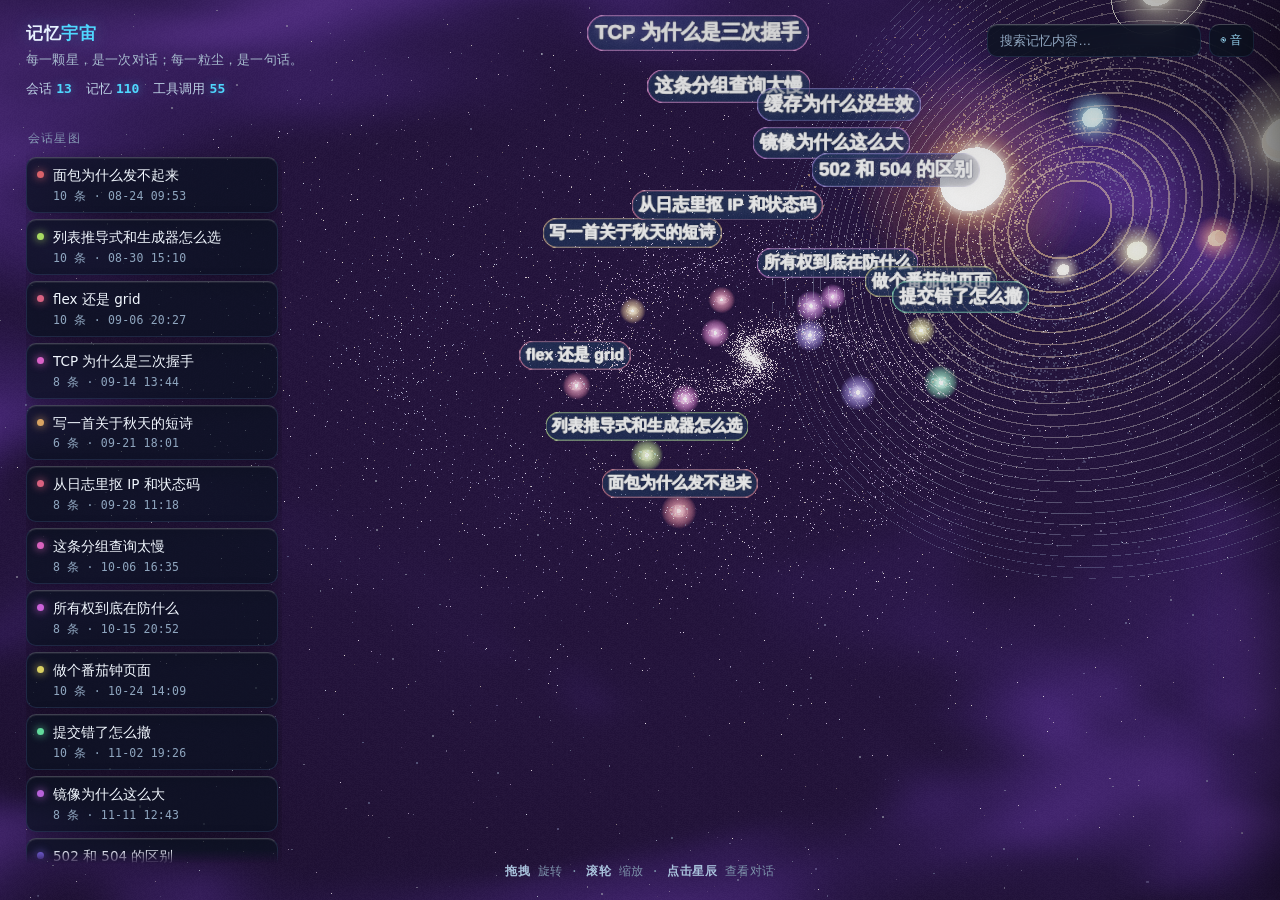
==== commit e71bc82d: "feat: bring back the v0.1.0 solar system, drop the camera-anchored planet bar - eight planets orbit " ====
--- a/docs/index.html
+++ b/docs/index.html
@@ -1531,683 +1531,209 @@
     }
   }
 
-    // ---------------- 太阳系 ----------------
-  // 八大行星挂在「相机背板」上：每帧把 systemGroup 贴到相机前方 BACK 处、姿态对齐相机，
-  // 所以不管星图怎么转、镜头怎么飞，行星永远停在画面下缘当背景，不吃构图、不吃标签。
-  const SOLAR = {
-    back: 2600,
-    sun: { sx: 1.085, sy: 1.09, z: -420 },
-    // 统一光向（背板局部系：+x 右、+y 上、+z 朝相机）——右下角起光
-    light: new THREE.Vector3(0.54, -0.18, 0.72).normalize(),
-    // sx/sy 是屏幕比例（左上角为 0），rh 是半径占「尺寸基准」的比例
-    list: [
-      { key: 'mercury', sx: 0.335, sy: 0.905, rh: 0.019, spin: 0.10, tilt: 0.02, atmo: 0x9a938a, atmoGain: 0.55 },
-      { key: 'venus',   sx: 0.415, sy: 0.830, rh: 0.027, spin: 0.07, tilt: 0.04, atmo: 0xffc865, atmoGain: 1.05 },
-      { key: 'earth',   sx: 0.505, sy: 0.895, rh: 0.031, spin: 0.22, tilt: 0.41, atmo: 0x5fb4ff, atmoGain: 1.20 },
-      { key: 'mars',    sx: 0.585, sy: 0.822, rh: 0.022, spin: 0.20, tilt: 0.22, atmo: 0xff8a52, atmoGain: 0.70 },
-      { key: 'uranus',  sx: 0.645, sy: 0.918, rh: 0.023, spin: 0.12, tilt: 0.05, atmo: 0x8fe6ea, atmoGain: 0.62 },
-      { key: 'jupiter', sx: 0.720, sy: 0.878, rh: 0.060, spin: 0.34, tilt: 0.06, atmo: 0xf2d9a8, atmoGain: 0.85 },
-      { key: 'saturn',  sx: 0.848, sy: 0.838, rh: 0.048, spin: 0.30, tilt: 0.06, atmo: 0xf4dfa6, atmoGain: 0.95 },
-      { key: 'neptune', sx: 0.962, sy: 0.920, rh: 0.026, spin: 0.16, tilt: 0.10, atmo: 0x5d8cff, atmoGain: 0.88 }
-    ]
-  };
-
-  let solarRoot = null;              // systemGroup 里真正摆行星的层
+  // ---------------- 太阳系：恒星 + 尘埃盘 + 轨道环 + 八大行星 ----------------
+  const planets = [];
   let solarBuilt = false;
-  const planets = [];
+  let sunGroup = null;
   const solarSunPos = new THREE.Vector3();
-  const _solarFwd = new THREE.Vector3();
-  const _solarSunLocal = new THREE.Vector3();
-  const sunDirWorld = new THREE.Vector3();   // 所有材质共享这一个 uniform 值
-
-  // 独立随机源：行星纹理不能扰动星图/星尘的确定性布局
-  const trnd = mulberry32(0x5EED17);
-  const PERM = (function () {
-    const p = new Uint8Array(512);
-    for (let i = 0; i < 256; i++) p[i] = i;
-    for (let i = 255; i > 0; i--) {
-      const j = (trnd() * (i + 1)) | 0;
-      const t = p[i]; p[i] = p[j]; p[j] = t;
-    }
-    for (let i = 0; i < 256; i++) p[i + 256] = p[i];
-    return p;
-  })();
-
-  function nhash(i, j, k) {
-    return PERM[(PERM[(PERM[i & 255] + (j & 255)) & 255] + (k & 255)) & 255] / 255;
-  }
-  function vnoise(x, y, z) {
-    const xi = Math.floor(x), yi = Math.floor(y), zi = Math.floor(z);
-    const xf = x - xi, yf = y - yi, zf = z - zi;
-    const u = xf * xf * (3 - 2 * xf), v = yf * yf * (3 - 2 * yf), w = zf * zf * (3 - 2 * zf);
-    const n000 = nhash(xi, yi, zi), n100 = nhash(xi + 1, yi, zi);
-    const n010 = nhash(xi, yi + 1, zi), n110 = nhash(xi + 1, yi + 1, zi);
-    const n001 = nhash(xi, yi, zi + 1), n101 = nhash(xi + 1, yi, zi + 1);
-    const n011 = nhash(xi, yi + 1, zi + 1), n111 = nhash(xi + 1, yi + 1, zi + 1);
-    const nx00 = n000 + (n100 - n000) * u, nx10 = n010 + (n110 - n010) * u;
-    const nx01 = n001 + (n101 - n001) * u, nx11 = n011 + (n111 - n011) * u;
-    const nxy0 = nx00 + (nx10 - nx00) * v, nxy1 = nx01 + (nx11 - nx01) * v;
-    return nxy0 + (nxy1 - nxy0) * w;
-  }
-  function fbm(x, y, z, oct) {
-    let a = 0.5, f = 1, s = 0, n = 0;
-    for (let i = 0; i < oct; i++) {
-      s += a * vnoise(x * f, y * f, z * f);
-      n += a; a *= 0.5; f *= 2.03;
-    }
-    return s / n;
-  }
-  function clamp01(v) { return v < 0 ? 0 : (v > 1 ? 1 : v); }
-  function sstep(a, b, v) { return clamp01((v - a) / (b - a)); }
-  function mix3(a, b, t) {
-    return [a[0] + (b[0] - a[0]) * t, a[1] + (b[1] - a[1]) * t, a[2] + (b[2] - a[2]) * t];
-  }
-
-  // 逐像素生成等距圆柱贴图；在球面方向采样 3D 噪声，因此经线接缝、两极都不会裂
-  function planetTexture(kind) {
-    const W = 512, H = 256;
+  const systemGroup = new THREE.Group();
+  const SUN_OFF = -78;          // 恒星在盘面上的偏移（营造"光从一端扫过来"）
+  const SUN_ANG = Math.PI;      // 对应角度
+
+  function planetTexture(bands) {
+    const w = 256, h = 128;
     const c = document.createElement('canvas');
-    c.width = W; c.height = H;
+    c.width = w; c.height = h;
     const g = c.getContext('2d');
-    const img = g.createImageData(W, H);
-    const d = img.data;
-
-    for (let y = 0; y < H; y++) {
-      const lat = (0.5 - (y + 0.5) / H) * Math.PI;
-      const cl = Math.cos(lat), sl = Math.sin(lat);
-      for (let x = 0; x < W; x++) {
-        const lon = ((x + 0.5) / W) * Math.PI * 2;
-        const px = cl * Math.cos(lon), py = sl, pz = cl * Math.sin(lon);
-        let col;
-        let alpha = 255;
-
-        if (kind === 'mercury') {
-          const n = fbm(px * 3.2 + 1.7, py * 3.2, pz * 3.2, 4);
-          const m = fbm(px * 11.0, py * 11.0, pz * 11.0, 2);
-          const maria = sstep(0.58, 0.38, fbm(px * 1.15 + 27.0, py * 1.15, pz * 1.15, 3));
-          const v = 0.28 + 0.28 * n + 0.10 * m;
-          col = mix3([v * 1.04, v * 0.98, v * 0.90], [0.23, 0.215, 0.20], maria * 0.7);
-
-        } else if (kind === 'venus') {
-          const swirl = fbm(px * 1.6 + 3.0, py * 6.0, pz * 1.6, 4);   // 纬向拉长的云带
-          const warp = fbm(px * 1.0 + 9.0, py * 2.0, pz * 1.0, 3);
-          const fine = fbm(px * 6.0 + 15.0, py * 8.0, pz * 6.0, 2);
-          const band = Math.sin(lat * 9.0 + warp * 4.0 + swirl * 2.0);
-          const v = 0.72 + 0.08 * band + 0.22 * (swirl - 0.5) + 0.06 * (fine - 0.5);
-          col = mix3([0.68, 0.50, 0.24], [1.0, 0.94, 0.72], clamp01(v));
-          col = mix3(col, [0.99, 0.95, 0.80], Math.pow(Math.abs(sl), 6) * 0.55);
-
-        } else if (kind === 'earth') {
-          const e = fbm(px * 1.85 + 5.1, py * 1.85, pz * 1.85, 5);
-          const e2 = fbm(px * 5.4 + 11.0, py * 5.4, pz * 5.4, 3);
-          const elev = e + 0.05 * Math.cos(lat * 3.0) + 0.04 * (e2 - 0.5);
-          const ice = sstep(1.16, 1.44, Math.abs(lat));
-          alpha = elev >= 0.535 ? 255 : 0;   // alpha 通道兼职陆地掩膜，夜里点城市灯
-          if (elev < 0.535) {
-            const t = sstep(0.20, 0.535, elev);
-            col = mix3([0.018, 0.085, 0.230], [0.040, 0.260, 0.520], t);
-            // 浅海/海岸线
-            col = mix3(col, [0.060, 0.310, 0.520], sstep(0.010, 0.0, Math.abs(elev - 0.535)) * 0.8);
-          } else {
-            const dry = fbm(px * 3.9 + 17.0, py * 3.9, pz * 3.9, 3);
-            const detail = fbm(px * 9.0 + 23.0, py * 9.0, pz * 9.0, 2);
-            const green = [0.13, 0.26 + 0.06 * (1 - Math.abs(lat)), 0.11];
-            const olive = [0.30, 0.29, 0.16];
-            const sand = [0.56, 0.44, 0.24];
-            const mtn = [0.48, 0.46, 0.40];
-            const desertBand = Math.exp(-Math.pow((Math.abs(lat) - 0.42) / 0.16, 2));
-            col = mix3(green, olive, sstep(0.38, 0.62, dry));
-            col = mix3(col, sand, clamp01(sstep(0.52, 0.74, dry) * 0.85 + desertBand * 0.45));
-            col = mix3(col, mtn, sstep(0.60, 0.78, elev) * 0.6);
-            col = mix3(col, [0.11, 0.20, 0.09], sstep(0.62, 0.78, detail) * 0.22);
-          }
-          col = mix3(col, [0.86, 0.92, 0.98], ice);
-
-        } else if (kind === 'mars') {
-          const n = fbm(px * 2.4 + 7.0, py * 2.4, pz * 2.4, 4);
-          const dk = fbm(px * 1.5 + 21.0, py * 1.5, pz * 1.5, 3);
-          const v = 0.44 + 0.34 * n;
-          col = [0.50 + v * 0.34, 0.19 + v * 0.15, 0.10 + v * 0.09];
-          col = mix3(col, [0.30, 0.15, 0.10], sstep(0.48, 0.28, dk) * 0.8);
-          const ice = sstep(1.20, 1.42, Math.abs(lat));
-          col = mix3(col, [0.95, 0.94, 0.92], ice);
-
-        } else if (kind === 'jupiter') {
-          const warp = fbm(px * 1.5 + 2.3, py * 1.5, pz * 1.5, 4) - 0.5;
-          const band = Math.sin(lat * 14.0 + warp * 7.0);
-          const band2 = Math.sin(lat * 27.0 + warp * 4.0);
-          const fine = fbm(px * 6.2 + 31.0, py * 6.2, pz * 6.2, 3);
-          const t = clamp01(0.52 + 0.32 * band + 0.10 * band2 + 0.20 * (fine - 0.5));
-          col = mix3([0.56, 0.36, 0.22], [0.95, 0.87, 0.72], t);
-          col = mix3(col, [0.97, 0.94, 0.86], sstep(0.72, 0.92, t) * 0.7);
-          col = mix3(col, [0.42, 0.26, 0.17], Math.pow(Math.abs(sl), 4) * 0.6);
-
-        } else if (kind === 'saturn') {
-          const warp = fbm(px * 1.4 + 4.7, py * 1.4, pz * 1.4, 3) - 0.5;
-          const band = Math.sin(lat * 9.5 + warp * 5.0);
-          const fine = fbm(px * 5.0 + 41.0, py * 5.0, pz * 5.0, 3);
-          const t = clamp01(0.54 + 0.30 * band + 0.18 * (fine - 0.5));
-          col = mix3([0.70, 0.57, 0.35], [0.95, 0.89, 0.74], t);
-          col = mix3(col, [0.62, 0.52, 0.35], Math.pow(Math.abs(sl), 3) * 0.55);
-
-        } else if (kind === 'uranus') {
-          const warp = fbm(px * 1.2 + 6.1, py * 1.2, pz * 1.2, 3) - 0.5;
-          const band = Math.sin(lat * 7.0 + warp * 4.0);
-          const fine = fbm(px * 4.0 + 51.0, py * 4.0, pz * 4.0, 2);
-          const v = 0.74 + 0.07 * band + 0.06 * (fine - 0.5);
-          col = [0.52 * v, 0.88 * v, 0.90 * v];
-          col = mix3(col, [0.72, 0.95, 0.96], Math.pow(Math.abs(sl), 4) * 0.5);
-
-        } else { // neptune
-          const warp = fbm(px * 1.5 + 8.9, py * 1.5, pz * 1.5, 3) - 0.5;
-          const band = Math.sin(lat * 9.0 + warp * 5.0);
-          const fine = fbm(px * 5.4 + 61.0, py * 5.4, pz * 5.4, 3);
-          const v = 0.58 + 0.18 * band + 0.12 * (fine - 0.5);
-          col = [0.11 + 0.22 * v, 0.26 + 0.46 * v, 0.64 + 0.40 * v];
-          col = mix3(col, [0.22, 0.44, 0.88], Math.pow(Math.abs(sl), 3) * 0.55);
-        }
-
-        const i = (y * W + x) * 4;
-        d[i] = clamp01(col[0]) * 255;
-        d[i + 1] = clamp01(col[1]) * 255;
-        d[i + 2] = clamp01(col[2]) * 255;
-        d[i + 3] = alpha;
-      }
-    }
-    g.putImageData(img, 0, 0);
-
-    if (kind === 'mercury') craterOverlay(g, W, H, 38);
-    if (kind === 'mars') marsOverlay(g, W, H);
-    if (kind === 'jupiter') jupiterOverlay(g, W, H);
-    if (kind === 'neptune') neptuneOverlay(g, W, H);
-
+    for (let i = 0; i < bands.length; i++) {
+      const b = bands[i];
+      g.fillStyle = b.c;
+      g.globalAlpha = b.a;
+      g.fillRect(0, Math.round(b.y * h), w, Math.round(b.h * h) + 1);
+    }
+    g.globalAlpha = 1;
     const tex = new THREE.CanvasTexture(c);
     tex.wrapS = THREE.RepeatWrapping;
-    tex.anisotropy = renderer.capabilities.getMaxAnisotropy();
     return tex;
   }
 
-  function craterOverlay(g, W, H, n) {
-    for (let i = 0; i < n; i++) {
-      const u = trnd(), v = 0.18 + trnd() * 0.64;
-      const x = u * W, y = v * H;
-      const lat = (0.5 - v) * Math.PI;
-      const r = (3 + trnd() * 9) * (W / 256);
-      const rx = r / Math.max(0.35, Math.cos(lat));
-      const grd = g.createRadialGradient(x, y, 0, x, y, rx);
-      grd.addColorStop(0, 'rgba(30,28,25,0.30)');
-      grd.addColorStop(0.62, 'rgba(44,41,37,0.16)');
-      grd.addColorStop(0.86, 'rgba(226,220,208,0.16)');
-      grd.addColorStop(1, 'rgba(226,220,208,0)');
-      g.save();
-      g.translate(x, y); g.scale(1, r / rx); g.translate(-x, -y);
-      g.fillStyle = grd;
-      g.beginPath(); g.arc(x, y, rx, 0, Math.PI * 2); g.fill();
-      g.restore();
-    }
-  }
-
-  function marsOverlay(g, W, H) {
-    // 水手号峡谷：一条横贯中纬度的暗色裂谷
-    g.save();
-    g.strokeStyle = 'rgba(48,20,12,0.42)';
-    g.lineCap = 'round';
-    g.lineWidth = 3.2 * (W / 256);
-    g.beginPath();
-    for (let i = 0; i <= 40; i++) {
-      const x = (0.22 + i * 0.016) * W;
-      const y = (0.56 + Math.sin(i * 0.25) * 0.018) * H;
-      if (i === 0) g.moveTo(x, y); else g.lineTo(x, y);
-    }
-    g.stroke();
-    g.strokeStyle = 'rgba(120,60,36,0.20)';
-    g.lineWidth = 7 * (W / 256);
-    g.stroke();
-    g.restore();
-    craterOverlay(g, W, H, 10);
-  }
-
-  function jupiterOverlay(g, W, H) {
-    // 大红斑
-    const cx = W * 0.63, cy = H * 0.665, rx = W * 0.085, ry = H * 0.052;
-    g.save();
-    g.translate(cx, cy); g.scale(1, ry / rx);
-    const grd = g.createRadialGradient(0, 0, rx * 0.10, 0, 0, rx);
-    grd.addColorStop(0, 'rgba(196,72,44,0.95)');
-    grd.addColorStop(0.45, 'rgba(168,74,48,0.80)');
-    grd.addColorStop(0.78, 'rgba(224,150,110,0.55)');
-    grd.addColorStop(1, 'rgba(240,220,190,0)');
-    g.fillStyle = grd;
-    g.beginPath(); g.arc(0, 0, rx, 0, Math.PI * 2); g.fill();
-    g.restore();
-    // 几颗白色风暴卵
-    const ovals = [[0.22, 0.71, 0.030, 0.016], [0.36, 0.755, 0.022, 0.012], [0.80, 0.40, 0.018, 0.010]];
-    for (let i = 0; i < ovals.length; i++) {
-      const o = ovals[i];
-      g.save();
-      g.translate(W * o[0], H * o[1]);
-      g.scale(1, o[3] / o[2]);
-      g.fillStyle = 'rgba(250,240,222,0.65)';
-      g.beginPath(); g.arc(0, 0, W * o[2], 0, Math.PI * 2); g.fill();
-      g.restore();
-    }
-  }
-
-  function neptuneOverlay(g, W, H) {
-    // 大暗斑 + 伴生的亮云
-    const cx = W * 0.36, cy = H * 0.60, rx = W * 0.070, ry = H * 0.045;
-    g.save();
-    g.translate(cx, cy); g.scale(1, ry / rx);
-    const grd = g.createRadialGradient(0, 0, rx * 0.08, 0, 0, rx);
-    grd.addColorStop(0, 'rgba(8,22,78,0.92)');
-    grd.addColorStop(0.70, 'rgba(10,28,92,0.70)');
-    grd.addColorStop(1, 'rgba(20,50,130,0)');
-    g.fillStyle = grd;
-    g.beginPath(); g.arc(0, 0, rx, 0, Math.PI * 2); g.fill();
-    g.restore();
-    g.save();
-    g.strokeStyle = 'rgba(232,244,255,0.75)';
-    g.lineWidth = 2.2 * (W / 256);
-    g.beginPath();
-    g.moveTo(W * 0.40, H * 0.635);
-    g.bezierCurveTo(W * 0.45, H * 0.625, W * 0.50, H * 0.650, W * 0.55, H * 0.638);
-    g.stroke();
-    g.restore();
-  }
-
-  // 地球云层：白色 + alpha，单独一层壳
-  function cloudTexture() {
-    const W = 512, H = 256;
-    const c = document.createElement('canvas');
-    c.width = W; c.height = H;
-    const g = c.getContext('2d');
-    const img = g.createImageData(W, H);
-    const d = img.data;
-    for (let y = 0; y < H; y++) {
-      const lat = (0.5 - (y + 0.5) / H) * Math.PI;
-      const cl = Math.cos(lat), sl = Math.sin(lat);
-      for (let x = 0; x < W; x++) {
-        const lon = ((x + 0.5) / W) * Math.PI * 2;
-        const px = cl * Math.cos(lon), py = sl, pz = cl * Math.sin(lon);
-        // 纬向拉伸的云带 + 涡旋
-        const n = fbm(px * 1.6 + 3.7, py * 2.4, pz * 1.6, 5);
-        const w = fbm(px * 4.5 + 13.0, py * 6.0, pz * 4.5, 3);
-        const band = 0.5 + 0.5 * Math.sin(lat * 7.0 + w * 7.0 + n * 4.0);
-        const fine = fbm(px * 9.0 + 29.0, py * 10.0, pz * 9.0, 2);
-        const a = clamp01(sstep(0.54, 0.86, n * 0.58 + band * 0.42) + sstep(0.66, 0.90, fine) * 0.22);
-        const i = (y * W + x) * 4;
-        d[i] = 255; d[i + 1] = 255; d[i + 2] = 255;
-        d[i + 3] = a * 255;
-      }
-    }
-    g.putImageData(img, 0, 0);
-    const tex = new THREE.CanvasTexture(c);
-    tex.wrapS = THREE.RepeatWrapping;
-    tex.anisotropy = renderer.capabilities.getMaxAnisotropy();
-    return tex;
-  }
-
-  // 环纹理：u = 归一化半径（内 0 → 外 1），alpha 里画卡西尼缝/恩克缝
-  function ringTexture(kind) {
-    const W = 256, H = 8;
-    const c = document.createElement('canvas');
-    c.width = W; c.height = H;
-    const g = c.getContext('2d');
-    const img = g.createImageData(W, H);
-    const d = img.data;
-    const saturn = kind !== 'uranus';
-    for (let x = 0; x < W; x++) {
-      const t = x / (W - 1);
-      let a, col;
-      if (saturn) {
-        a = 0.80 + 0.10 * Math.sin(t * 5.0 + 1.3) + 0.05 * Math.sin(t * 13.0 + 0.4) + 0.03 * Math.sin(t * 33.0 + 2.2);
-        a *= 1 - 0.95 * Math.exp(-Math.pow((t - 0.615) / 0.032, 2));  // Cassini
-        a *= 1 - 0.85 * Math.exp(-Math.pow((t - 0.885) / 0.014, 2));  // Encke
-        a *= 1 - 0.62 * Math.exp(-Math.pow((t - 0.335) / 0.017, 2));  // Maxwell
-        a *= sstep(0.02, 0.10, t) * (1 - sstep(0.94, 1.0, t));
-        const warm = 0.90 + 0.09 * Math.sin(t * 31.0 + 2.0);
-        col = [0.98 * warm, 0.92 * warm, 0.79 * warm];
+  function addSolarSystem() {
+    const tex = glowTexture();
+
+    // 盘面：接近侧视，环拉成横贯画面的长椭圆，正好当背景
+    systemGroup.position.set(-62, -1, -290);
+    systemGroup.rotation.x = 1.02;
+    systemGroup.rotation.z = -0.14;
+    scene.add(systemGroup);
+
+    // ---------- 恒星 ----------
+    sunGroup = new THREE.Group();
+    sunGroup.position.set(SUN_OFF, 0, 0);
+    systemGroup.add(sunGroup);
+
+    const haloOuter = new THREE.Sprite(new THREE.SpriteMaterial({
+      map: tex, color: 0xff6a1e, transparent: true, opacity: 0.18,
+      blending: THREE.AdditiveBlending, depthWrite: false
+    }));
+    haloOuter.scale.setScalar(170);
+    sunGroup.add(haloOuter);
+
+    const haloMid = new THREE.Sprite(new THREE.SpriteMaterial({
+      map: tex, color: 0xffa949, transparent: true, opacity: 0.38,
+      blending: THREE.AdditiveBlending, depthWrite: false
+    }));
+    haloMid.scale.setScalar(80);
+    sunGroup.add(haloMid);
+
+    const sunCore = new THREE.Mesh(
+      new THREE.SphereGeometry(22, 24, 24),
+      new THREE.MeshBasicMaterial({ color: 0xfffaf0 })
+    );
+    sunGroup.add(sunCore);
+
+    // ---------- 尘埃盘 / 小行星带 ----------
+    const DUST = 6000;
+    const dpos = new Float32Array(DUST * 3);
+    const dcol = new Float32Array(DUST * 3);
+    const warm = new THREE.Color(0xffb14a);
+    const cool = new THREE.Color(0x9fc0ff);
+    const tmpC = new THREE.Color();
+
+    for (let i = 0; i < DUST; i++) {
+      let r;
+      const pick = rnd();
+      if (pick < 0.40) {
+        r = 28 + rnd() * 46;
+      } else if (pick < 0.88) {
+        r = 82 + Math.pow(rnd(), 0.7) * 40;
       } else {
-        a = 0.34 + 0.16 * Math.sin(t * 13.0 + 0.7) + 0.08 * Math.sin(t * 31.0 + 1.9);
-        a *= 1 - 0.85 * Math.exp(-Math.pow((t - 0.55) / 0.03, 2));
-        a *= sstep(0.03, 0.16, t) * (1 - sstep(0.88, 1.0, t));
-        col = [0.62, 0.84, 0.90];
-      }
-      for (let y = 0; y < H; y++) {
-        const i = (y * W + x) * 4;
-        d[i] = clamp01(col[0]) * 255;
-        d[i + 1] = clamp01(col[1]) * 255;
-        d[i + 2] = clamp01(col[2]) * 255;
-        d[i + 3] = clamp01(a) * 255;
-      }
-    }
-    g.putImageData(img, 0, 0);
-    const tex = new THREE.CanvasTexture(c);
-    tex.wrapS = THREE.ClampToEdgeWrapping;
-    tex.wrapT = THREE.ClampToEdgeWrapping;
-    return tex;
-  }
-
-  const systemGroup = new THREE.Group();
-  let sunGroup = null;
-  const sunSprites = [];
-  const _solarRingC = new THREE.Vector3();
-
-  const SOLAR_VERT = [
-    'varying vec2 vUv; varying vec3 vNw; varying vec3 vWp;',
-    'void main() {',
-    '  vUv = uv;',
-    '  vNw = normalize(mat3(modelMatrix) * normal);',
-    '  vec4 wp = modelMatrix * vec4(position, 1.0);',
-    '  vWp = wp.xyz;',
-    '  gl_Position = projectionMatrix * viewMatrix * wp;',
-    '}'
-  ].join('\n');
-
-  const PLANET_FRAG = [
-    'uniform sampler2D uMap;',
-    'uniform vec3 uSunDir; uniform vec3 uRim; uniform vec3 uAmbient;',
-    'uniform float uDim; uniform float uSpec; uniform float uNight;',
-    'varying vec2 vUv; varying vec3 vNw; varying vec3 vWp;',
-    'void main() {',
-    '  vec4 tex = texture2D(uMap, vUv);',
-    '  vec3 alb = pow(tex.rgb, vec3(2.2));',
-    '  vec3 N = normalize(vNw);',
-    '  vec3 V = normalize(cameraPosition - vWp);',
-    '  float ndl = dot(N, uSunDir);',
-    '  float day = smoothstep(-0.10, 0.42, ndl);',
-    '  vec3 col = alb * (uAmbient + vec3(1.06, 0.98, 0.88) * day);',
-    '  float ocean = smoothstep(0.015, 0.12, alb.b - alb.r);',
-    '  vec3 H = normalize(uSunDir + V);',
-    '  col += vec3(1.0, 0.94, 0.84) * pow(max(dot(N, H), 0.0), 54.0) * ocean * uSpec * day;',
-    '  float land = tex.a;',
-    '  col += vec3(1.0, 0.62, 0.28) * land * (1.0 - day) * uNight * 0.34;',
-    '  float rim = pow(1.0 - max(dot(N, V), 0.0), 3.0);',
-    '  col += uRim * rim * (0.26 + 0.95 * day);',
-    '  gl_FragColor = vec4(col * uDim, 1.0);',
-    '}'
-  ].join('\n');
-
-  const ATMO_FRAG = [
-    'uniform vec3 uColor; uniform vec3 uSunDir;',
-    'uniform float uGain; uniform float uPow;',
-    'varying vec2 vUv; varying vec3 vNw; varying vec3 vWp;',
-    'void main() {',
-    '  vec3 N = normalize(vNw);',
-    '  vec3 V = normalize(cameraPosition - vWp);',
-    '  float f = pow(1.0 - abs(dot(N, V)), uPow);',
-    '  float lit = 0.34 + 0.66 * smoothstep(-0.35, 0.50, dot(N, uSunDir));',
-    '  vec3 tint = mix(uColor, vec3(1.0, 0.60, 0.28), (lit - 0.34) * 0.65);',
-    '  gl_FragColor = vec4(tint * f * uGain * lit, 1.0);',
-    '}'
-  ].join('\n');
-
-  const CLOUD_FRAG = [
-    'uniform sampler2D uMap; uniform vec3 uSunDir;',
-    'varying vec2 vUv; varying vec3 vNw; varying vec3 vWp;',
-    'void main() {',
-    '  float a = texture2D(uMap, vUv).a;',
-    '  if (a < 0.004) discard;',
-    '  vec3 N = normalize(vNw);',
-    '  float lit = smoothstep(-0.25, 0.45, dot(N, uSunDir));',
-    '  vec3 col = vec3(0.93, 0.96, 1.0) * (0.16 + 0.95 * lit);',
-    '  gl_FragColor = vec4(col, a * (0.20 + 0.80 * lit) * 0.72);',
-    '}'
-  ].join('\n');
-
-  const RING_FRAG = [
-    'uniform sampler2D uMap; uniform vec3 uSunDir;',
-    'uniform vec3 uCenter; uniform float uRadius; uniform float uDim;',
-    'varying vec2 vUv; varying vec3 vNw; varying vec3 vWp;',
-    'void main() {',
-    '  vec4 tex = texture2D(uMap, vec2(vUv.x, 0.5));',
-    '  if (tex.a < 0.012) discard;',
-    '  vec3 col = pow(tex.rgb, vec3(2.2));',
-    '  vec3 N = normalize(vNw);',
-    '  vec3 V = normalize(cameraPosition - vWp);',
-    '  float light = 0.50 + 0.50 * abs(dot(N, uSunDir));',
-    '  light += 0.30 * pow(1.0 - abs(dot(N, V)), 2.0);',
-    '  vec3 d = vWp - uCenter;',
-    '  float along = dot(d, uSunDir);',
-    '  float perp = length(d - uSunDir * along);',
-    '  float sh = 1.0;',
-    '  if (along < 0.0) sh = mix(0.16, 1.0, smoothstep(uRadius * 0.86, uRadius * 1.12, perp));',
-    '  gl_FragColor = vec4(col * light * sh, tex.a * uDim);',
-    '}'
-  ].join('\n');
-
-  function addSolarSystem() {
-    const geo = new THREE.SphereGeometry(1, 64, 40);
-    solarRoot = new THREE.Group();
-    systemGroup.add(solarRoot);
-    scene.add(systemGroup);
-
-    const glow = glowTexture();
-    const cloudTex = cloudTexture();
-    const ringTex = { saturn: ringTexture('saturn'), uranus: ringTexture('uranus') };
-
-    // 右下角画面外的太阳：多层叠加光晕 + 一道横向光斑
-    sunGroup = new THREE.Group();
-    solarRoot.add(sunGroup);
-    [
-      [0xff4d10, 0.100, 2.20, 1.70, 0],
-      [0xff8a34, 0.260, 0.66, 0.66, 0],
-      [0xffc46e, 0.400, 0.28, 0.28, 0],
-      [0xfff5e0, 1.000, 0.095, 0.095, 0],
-      [0xffa348, 0.120, 2.80, 0.075, -0.13]
-    ].forEach(function (d) {
-      const s = new THREE.Sprite(new THREE.SpriteMaterial({
-        map: glow, color: d[0], transparent: true, opacity: d[1],
-        blending: THREE.AdditiveBlending, depthWrite: false, depthTest: false
-      }));
-      s.userData.w = d[2]; s.userData.h = d[3];
-      if (d[4]) s.material.rotation = d[4];
-      sunSprites.push(s);
-      sunGroup.add(s);
-    });
-
-    const zs = { mercury: -20, venus: -46, earth: 0, mars: -30, uranus: 22, jupiter: -58, saturn: 32, neptune: 8 };
-
-    SOLAR.list.forEach(function (cfg) {
-      const holder = new THREE.Group();
-      holder.rotation.z = cfg.tilt;
-      solarRoot.add(holder);
-
-      const mat = new THREE.ShaderMaterial({
-        uniforms: {
-          uMap: { value: planetTexture(cfg.key) },
-          uSunDir: { value: sunDirWorld },
-          uRim: { value: new THREE.Color(cfg.atmo).multiplyScalar(0.55) },
-          uAmbient: { value: new THREE.Color(0x08101d) },
-          uDim: { value: cfg.key === 'mercury' ? 0.94 : 1.0 },
-          uSpec: { value: cfg.key === 'earth' ? 0.95 : 0.0 },
-          uNight: { value: cfg.key === 'earth' ? 1.0 : 0.0 }
-        },
-        vertexShader: SOLAR_VERT, fragmentShader: PLANET_FRAG
-      });
-      const body = new THREE.Mesh(geo, mat);
-      holder.add(body);
-
-      const p = {
-        cfg: cfg, holder: holder, body: body, cloud: null, rings: [],
-        base: new THREE.Vector3(), z: zs[cfg.key] || 0,
-        phase: trnd() * Math.PI * 2, spinAngle: trnd() * Math.PI * 2,
-        radius: 1, bob: 0
-      };
-
-      // 大气辉光壳：背面渲染 + 菲涅尔边缘，亮部会进入泛光
-      const atmo = new THREE.Mesh(geo, new THREE.ShaderMaterial({
-        uniforms: {
-          uColor: { value: new THREE.Color(cfg.atmo) },
-          uSunDir: { value: sunDirWorld },
-          uGain: { value: cfg.atmoGain },
-          uPow: { value: cfg.key === 'venus' ? 2.2 : 3.0 }
-        },
-        vertexShader: SOLAR_VERT, fragmentShader: ATMO_FRAG,
-        side: THREE.BackSide, transparent: true, depthWrite: false,
+        r = 130 + rnd() * 96;
+      }
+      const a = rnd() * Math.PI * 2;
+
+      dpos[i * 3] = Math.cos(a) * r;
+      dpos[i * 3 + 1] = (rnd() - 0.5) * 3.0 * (1 - r / 250);
+      dpos[i * 3 + 2] = Math.sin(a) * r;
+
+      // 朝向恒星的一侧被照亮
+      const heat = Math.pow((Math.cos(a - SUN_ANG) + 1) / 2, 2.0);
+      tmpC.copy(cool).lerp(warm, heat);
+      const bright = 0.30 + 1.0 * heat;
+      dcol[i * 3] = tmpC.r * bright;
+      dcol[i * 3 + 1] = tmpC.g * bright;
+      dcol[i * 3 + 2] = tmpC.b * bright;
+    }
+
+    const dgeo = new THREE.BufferGeometry();
+    dgeo.setAttribute('position', new THREE.BufferAttribute(dpos, 3));
+    dgeo.setAttribute('color', new THREE.BufferAttribute(dcol, 3));
+    const dust = new THREE.Points(dgeo, new THREE.PointsMaterial({
+      map: tex, size: 1.9, sizeAttenuation: true, vertexColors: true,
+      transparent: true, opacity: 0.95, depthWrite: false,
+      blending: THREE.AdditiveBlending
+    }));
+    dust.frustumCulled = false;
+    systemGroup.add(dust);
+
+    // ---------- 轨道环：有厚度的环面，比 1px 线更有实体感 ----------
+    for (let i = 0; i < 28; i++) {
+      const r = 26 + Math.pow(i / 27, 0.85) * 208;
+      const heat = 1 - Math.pow(i / 27, 0.75);
+      const w = 0.35 + heat * 0.85;
+
+      const geo = new THREE.RingGeometry(r - w / 2, r + w / 2, 160, 1);
+      geo.rotateX(-Math.PI / 2);
+
+      const col = new THREE.Color().copy(cool).lerp(warm, heat * 0.95);
+      const ring = new THREE.Mesh(geo, new THREE.MeshBasicMaterial({
+        color: col, transparent: true,
+        opacity: 0.06 + heat * 0.13,
+        side: THREE.DoubleSide, depthWrite: false,
         blending: THREE.AdditiveBlending
       }));
-      atmo.scale.setScalar(1.075);
-      atmo.renderOrder = 4;
-      holder.add(atmo);
-
-      if (cfg.key === 'earth') {
-        const cloud = new THREE.Mesh(geo, new THREE.ShaderMaterial({
-          uniforms: { uMap: { value: cloudTex }, uSunDir: { value: sunDirWorld } },
-          vertexShader: SOLAR_VERT, fragmentShader: CLOUD_FRAG,
-          transparent: true, depthWrite: false, side: THREE.FrontSide
-        }));
-        cloud.scale.setScalar(1.016);
-        cloud.renderOrder = 3;
-        holder.add(cloud);
-        p.cloud = cloud;
-      }
-
-      if (cfg.key === 'saturn') {
-        p.rings.push(addRing(holder, ringTex.saturn, 1.34, 2.32, -1.13, -0.16, 0.0, 1.0, p));
-      }
-      if (cfg.key === 'uranus') {
-        p.rings.push(addRing(holder, ringTex.uranus, 1.62, 2.02, 0.30, 0.12, 0.85, 0.60, p));
-      }
-
-      // 卫星：几颗就够，屏幕上只是亮点，但让行星"活"起来
-      if (cfg.key === 'jupiter') {
-        addMoon(holder, 1.75, 0.050, 0xd8c6a8, 1.5, 0.4);
-        addMoon(holder, 2.15, 0.042, 0xf0e6d2, 1.1, 2.1);
-        addMoon(holder, 2.55, 0.062, 0xc9a87c, 0.8, 4.0);
-      }
-      if (cfg.key === 'saturn') addMoon(holder, 3.00, 0.058, 0xd9b07a, 0.9, 1.2);
-      if (cfg.key === 'earth') addMoon(holder, 2.45, 0.072, 0xcfd0cf, 1.9, 0.9);
-      if (cfg.key === 'neptune') addMoon(holder, 2.05, 0.058, 0xc8d0dd, 1.2, 3.3);
-      if (cfg.key === 'mars') {
-        addMoon(holder, 1.8, 0.022, 0x9a8570, 2.6, 1.0);
-        addMoon(holder, 2.4, 0.018, 0x8f7c68, 1.8, 4.4);
-      }
-
-      planets.push(p);
+      ring.frustumCulled = false;
+      systemGroup.add(ring);
+    }
+
+    // ---------- 八大行星 ----------
+    const LIST = [
+      { name: '水星', r: 34, s: 3.6, c: 0xb0a08c, w: 0.52 },
+      { name: '金星', r: 50, s: 5.6, c: 0xf0c874, w: 0.40 },
+      { name: '地球', r: 68, s: 6.0, c: 0x5aa8e8, w: 0.33 },
+      { name: '火星', r: 88, s: 4.6, c: 0xd4552a, w: 0.27 },
+      { name: '木星', r: 120, s: 13.0, c: 0xe0d0a4, w: 0.18, bands: true },
+      { name: '土星', r: 152, s: 11.0, c: 0xecdcae, w: 0.13, ring: true },
+      { name: '天王星', r: 182, s: 8.0, c: 0xa8e4ea, w: 0.10 },
+      { name: '海王星', r: 208, s: 7.6, c: 0x5a7fe8, w: 0.08 }
+    ];
+
+    LIST.forEach(function (p) {
+      const mat = p.bands
+        ? new THREE.MeshBasicMaterial({
+            map: planetTexture([
+              { y: 0.00, h: 0.18, c: '#c9b280', a: 1 },
+              { y: 0.18, h: 0.10, c: '#efe2b8', a: 1 },
+              { y: 0.28, h: 0.14, c: '#b8865a', a: 1 },
+              { y: 0.42, h: 0.12, c: '#f2e6c4', a: 1 },
+              { y: 0.54, h: 0.16, c: '#c08a5c', a: 1 },
+              { y: 0.70, h: 0.12, c: '#eaddb0', a: 1 },
+              { y: 0.82, h: 0.18, c: '#a87450', a: 1 }
+            ])
+          })
+        : new THREE.MeshBasicMaterial({ color: p.c });
+
+      const body = new THREE.Mesh(new THREE.SphereGeometry(p.s, 24, 24), mat);
+
+      const halo = new THREE.Sprite(new THREE.SpriteMaterial({
+        map: tex, color: p.c, transparent: true, opacity: 0.5,
+        blending: THREE.AdditiveBlending, depthWrite: false
+      }));
+      halo.scale.setScalar(p.s * 6.0);
+      body.add(halo);
+
+      systemGroup.add(body);
+
+      if (p.ring) {
+        const rp = [];
+        for (let i = 0; i <= 128; i++) {
+          const a = (i / 128) * Math.PI * 2;
+          rp.push(new THREE.Vector3(Math.cos(a) * p.s * 2.5, 0, Math.sin(a) * p.s * 2.5));
+        }
+        const sat = new THREE.Line(
+          new THREE.BufferGeometry().setFromPoints(rp),
+          new THREE.LineBasicMaterial({
+            color: 0xf2e3b8, transparent: true, opacity: 0.6,
+            depthWrite: false, blending: THREE.AdditiveBlending
+          })
+        );
+        sat.rotation.x = 0.40;
+        body.add(sat);
+      }
+
+      planets.push({ body: body, r: p.r, w: p.w, a: rnd() * Math.PI * 2, s: p.s });
     });
 
     solarBuilt = true;
-    layoutSolarSystem();
     updateSolarSystem(0);
   }
 
-  function addRing(holder, tex, inner, outer, rx, rz, ry, dim, p) {
-    const g = new THREE.RingGeometry(inner, outer, 160, 1);
-    const pos = g.attributes.position, uv = g.attributes.uv;
-    for (let i = 0; i < pos.count; i++) {
-      const r = Math.hypot(pos.getX(i), pos.getY(i));
-      uv.setXY(i, clamp01((r - inner) / (outer - inner)), 0.5);
-    }
-    const mesh = new THREE.Mesh(g, new THREE.ShaderMaterial({
-      uniforms: {
-        uMap: { value: tex },
-        uSunDir: { value: sunDirWorld },
-        uCenter: { value: new THREE.Vector3() },
-        uRadius: { value: 1 },
-        uDim: { value: dim }
-      },
-      vertexShader: SOLAR_VERT, fragmentShader: RING_FRAG,
-      side: THREE.DoubleSide, transparent: true, depthWrite: false
-    }));
-    mesh.rotation.x = rx;
-    mesh.rotation.y = ry;
-    mesh.rotation.z = rz;
-    mesh.renderOrder = 2;
-    holder.add(mesh);
-    return mesh;
-  }
-
-  function addMoon(holder, orbitR, size, color, speed, phase) {
-    const pivot = new THREE.Group();
-    pivot.rotation.x = 1.10;
-    pivot.rotation.z = 0.16;
-    holder.add(pivot);
-    const m = new THREE.Mesh(new THREE.SphereGeometry(1, 12, 8),
-      new THREE.MeshBasicMaterial({ color: color }));
-    m.scale.setScalar(size);
-    m.userData.orbitR = orbitR;
-    m.userData.speed = speed;
-    m.userData.a = phase;
-    pivot.add(m);
-  }
-
-  // 屏幕比例 → 背板局部坐标：所有行星按「画面下缘的一排天体」来摆
-  function layoutSolarSystem() {
-    if (!solarRoot) return;
-    const W = innerWidth, H = innerHeight;
-    const tanV = Math.tan(camera.fov * Math.PI / 360);
-    const wpp = 2 * SOLAR.back * tanV / H;
-    const base = Math.min(H, W * 0.82) * 1.12;   // 略放大；窄屏自动缩小，避免挤出画面
-    const spread = Math.min(1, W / 980);     // 窄屏把水平位置向中间收拢
-
+  function updateSolarSystem(dt) {
     for (let i = 0; i < planets.length; i++) {
       const p = planets[i];
-      const sxPx = (0.5 + (p.cfg.sx - 0.5) * spread) * W;
-      p.base.set((sxPx - W / 2) * wpp, (H / 2 - p.cfg.sy * H) * wpp, p.z);
-      p.holder.position.copy(p.base);
-      p.radius = p.cfg.rh * base * wpp;
-      p.holder.scale.setScalar(p.radius);
-      p.bob = (2.0 + p.cfg.rh * 36) * wpp;
-    }
-
-    const sunDepth = SOLAR.back - SOLAR.sun.z;
-    const sunWpp = 2 * sunDepth * tanV / H;
-    sunGroup.position.set(
-      (SOLAR.sun.sx - 0.5) * W * sunWpp,
-      (0.5 - SOLAR.sun.sy) * H * sunWpp,
-      SOLAR.sun.z
-    );
-    for (let i = 0; i < sunSprites.length; i++) {
-      const s = sunSprites[i];
-      s.scale.set(s.userData.w * H * sunWpp, s.userData.h * H * sunWpp, 1);
-    }
-  }
-
-  function updateSolarSystem(dt) {
-    if (!solarBuilt) return;
-
-    _solarFwd.set(0, 0, -1).applyQuaternion(camera.quaternion);
-    systemGroup.position.copy(camera.position).addScaledVector(_solarFwd, SOLAR.back);
-    systemGroup.quaternion.copy(camera.quaternion);
-
-    // 面板推开视线时，行星跟着内容一起往左让位
-    solarRoot.position.x = -Math.tan(0.42 * panelShift) * SOLAR.back;
-
-    sunDirWorld.copy(SOLAR.light).applyQuaternion(camera.quaternion).normalize();
-
-    for (let i = 0; i < planets.length; i++) {
-      const p = planets[i];
-      p.spinAngle = (p.spinAngle + dt * p.cfg.spin) % (Math.PI * 2);
-      p.body.rotation.y = p.spinAngle;
-      if (p.cloud) p.cloud.rotation.y = p.spinAngle * 1.35;
-      p.holder.position.y = p.base.y + Math.sin(clock * 0.00021 + p.phase) * p.bob;
-
-      const pivots = p.holder.children;
-      for (let j = 0; j < pivots.length; j++) {
-        const c = pivots[j];
-        if (!c.isGroup || !c.children.length) continue;
-        const m = c.children[0];
-        if (m.userData.orbitR === undefined) continue;
-        m.userData.a = (m.userData.a + dt * m.userData.speed) % (Math.PI * 2);
-        const a = m.userData.a, r = m.userData.orbitR;
-        m.position.set(Math.cos(a) * r, 0, Math.sin(a) * r);
-      }
-    }
-
+      p.a += p.w * dt;
+      p.body.position.set(Math.cos(p.a) * p.r, 0, Math.sin(p.a) * p.r);
+      p.body.rotation.y += dt * 0.7;
+    }
+    if (sunGroup) { systemGroup.updateMatrixWorld(true); sunGroup.getWorldPosition(solarSunPos); }
+  }
+
+  // 初版盘面是固定摆位，不随窗口变化；这里只同步一次太阳的世界坐标（供调试探针读数）
+  function layoutSolarSystem() {
+    if (!sunGroup) return;
     systemGroup.updateMatrixWorld(true);
-
-    for (let i = 0; i < planets.length; i++) {
-      const p = planets[i];
-      if (!p.rings.length) continue;
-      p.holder.getWorldPosition(_solarRingC);
-      for (let j = 0; j < p.rings.length; j++) {
-        p.rings[j].material.uniforms.uCenter.value.copy(_solarRingC);
-        p.rings[j].material.uniforms.uRadius.value = p.radius;
-      }
-    }
     sunGroup.getWorldPosition(solarSunPos);
   }
+
 
 // ---------------- 相机 ----------------
   const _dir = new THREE.Vector3();
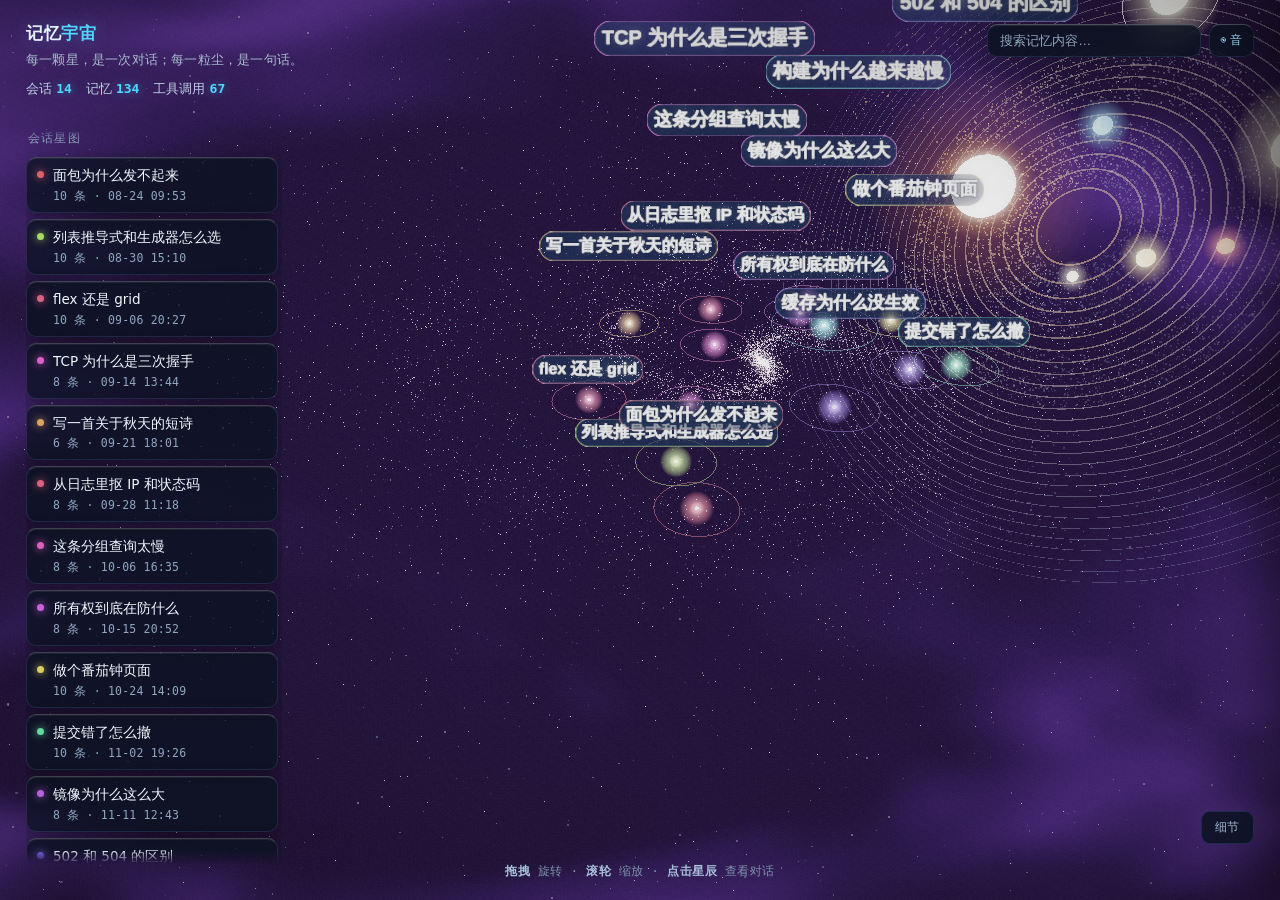
==== commit 017739f5: "feat: message-level detail stars on a rising time helix Every message becomes a small star orbiting " ====
--- a/docs/index.html
+++ b/docs/index.html
@@ -146,6 +146,23 @@
   font-size:12px;color:#7d93ab;letter-spacing:.5px;white-space:nowrap;}
 .tips b{color:#a9c2dc;font-weight:600;}
 
+/* ---------- 细节 / 总体 开关 ---------- */
+.expand{position:absolute;right:26px;bottom:56px;pointer-events:auto;
+  padding:7px 13px;border-radius:9px;border:1px solid var(--line);
+  background:rgba(10,18,32,.85);color:#9fb6d0;font-size:12px;letter-spacing:.6px;
+  cursor:pointer;backdrop-filter:blur(8px);transition:color .3s,border-color .3s,background .3s;}
+.expand:hover{color:#dff0ff;border-color:rgba(120,190,255,.45);}
+.expand.on{color:#04121c;background:rgba(79,216,255,.86);border-color:transparent;}
+
+/* ---------- 消息小星的摘要气泡 ---------- */
+#mtip{position:fixed;top:0;left:0;z-index:950;pointer-events:none;
+  max-width:330px;padding:6px 10px;border-radius:8px;
+  background:rgba(8,14,26,.93);border:1px solid rgba(120,180,255,.26);
+  color:#cfe4ff;font-size:12px;line-height:1.45;letter-spacing:.2px;
+  box-shadow:0 6px 24px rgba(0,0,0,.45);backdrop-filter:blur(6px);
+  opacity:0;transition:opacity .18s;}
+#mtip.on{opacity:1;}
+
 /* ---------- 搜索 ---------- */
 .search{position:absolute;top:24px;right:26px;pointer-events:auto;display:flex;gap:8px;}
 .search input{width:214px;padding:8px 12px;border-radius:10px;border:1px solid var(--line);
@@ -277,9 +294,14 @@
     <div class="msgs" id="msgs"></div>
   </div>
 
+  <button class="expand" id="expand" aria-label="展开细节">细节</button>
+
   <div class="tips">
     <b>拖拽</b> 旋转 · <b>滚轮</b> 缩放 · <b>点击星辰</b> 查看对话
   </div>
+
+  <!-- 细节星的单行摘要：跟随指针，不进 3D 渲染管线 -->
+  <div id="mtip" aria-hidden="true"></div>
 
   <!-- 科幻准星：跟随指针，锁定星辰时收缩并显示赤经赤纬 -->
   <div id="reticle" aria-hidden="true">
@@ -301,7 +323,7 @@
 !function(t,e){"object"==typeof exports&&"undefined"!=typeof module?e(exports):"function"==typeof define&&define.amd?define(["exports"],e):e((t="undefined"!=typeof globalThis?globalThis:t||self).THREE={})}(this,(function(t){"use strict";const e="128",n=100,i=300,r=301,s=302,a=303,o=304,l=306,c=307,h=1e3,u=1001,d=1002,p=1003,m=1004,f=1005,g=1006,v=1007,y=1008,x=1009,_=1012,w=1014,b=1015,M=1016,S=1020,T=1022,E=1023,A=1026,L=1027,R=33776,C=33777,P=33778,D=33779,I=35840,N=35841,B=35842,z=35843,F=37492,O=37496,H=2300,G=2301,U=2302,k=2400,V=2401,W=2402,j=2500,q=2501,X=3e3,Y=3001,Z=3007,J=3002,Q=3004,K=3005,$=3006,tt=7680,et=35044,nt=35048,it="300 es";class rt{addEventListener(t,e){void 0===this._listeners&&(this._listeners={});const n=this._listeners;void 0===n[t]&&(n[t]=[]),-1===n[t].indexOf(e)&&n[t].push(e)}hasEventListener(t,e){if(void 0===this._listeners)return!1;const n=this._listeners;return void 0!==n[t]&&-1!==n[t].indexOf(e)}removeEventListener(t,e){if(void 0===this._listeners)return;const n=this._listeners[t];if(void 0!==n){const t=n.indexOf(e);-1!==t&&n.splice(t,1)}}dispatchEvent(t){if(void 0===this._listeners)return;const e=this._listeners[t.type];if(void 0!==e){t.target=this;const n=e.slice(0);for(let e=0,i=n.length;e<i;e++)n[e].call(this,t);t.target=null}}}const st=[];for(let t=0;t<256;t++)st[t]=(t<16?"0":"")+t.toString(16);let at=1234567;const ot=Math.PI/180,lt=180/Math.PI;function ct(){const t=4294967295*Math.random()|0,e=4294967295*Math.random()|0,n=4294967295*Math.random()|0,i=4294967295*Math.random()|0;return(st[255&t]+st[t>>8&255]+st[t>>16&255]+st[t>>24&255]+"-"+st[255&e]+st[e>>8&255]+"-"+st[e>>16&15|64]+st[e>>24&255]+"-"+st[63&n|128]+st[n>>8&255]+"-"+st[n>>16&255]+st[n>>24&255]+st[255&i]+st[i>>8&255]+st[i>>16&255]+st[i>>24&255]).toUpperCase()}function ht(t,e,n){return Math.max(e,Math.min(n,t))}function ut(t,e){return(t%e+e)%e}function dt(t,e,n){return(1-n)*t+n*e}function pt(t){return 0==(t&t-1)&&0!==t}function mt(t){return Math.pow(2,Math.ceil(Math.log(t)/Math.LN2))}function ft(t){return Math.pow(2,Math.floor(Math.log(t)/Math.LN2))}var gt=Object.freeze({__proto__:null,DEG2RAD:ot,RAD2DEG:lt,generateUUID:ct,clamp:ht,euclideanModulo:ut,mapLinear:function(t,e,n,i,r){return i+(t-e)*(r-i)/(n-e)},inverseLerp:function(t,e,n){return t!==e?(n-t)/(e-t):0},lerp:dt,damp:function(t,e,n,i){return dt(t,e,1-Math.exp(-n*i))},pingpong:function(t,e=1){return e-Math.abs(ut(t,2*e)-e)},smoothstep:function(t,e,n){return t<=e?0:t>=n?1:(t=(t-e)/(n-e))*t*(3-2*t)},smootherstep:function(t,e,n){return t<=e?0:t>=n?1:(t=(t-e)/(n-e))*t*t*(t*(6*t-15)+10)},randInt:function(t,e){return t+Math.floor(Math.random()*(e-t+1))},randFloat:function(t,e){return t+Math.random()*(e-t)},randFloatSpread:function(t){return t*(.5-Math.random())},seededRandom:function(t){return void 0!==t&&(at=t%2147483647),at=16807*at%2147483647,(at-1)/2147483646},degToRad:function(t){return t*ot},radToDeg:function(t){return t*lt},isPowerOfTwo:pt,ceilPowerOfTwo:mt,floorPowerOfTwo:ft,setQuaternionFromProperEuler:function(t,e,n,i,r){const s=Math.cos,a=Math.sin,o=s(n/2),l=a(n/2),c=s((e+i)/2),h=a((e+i)/2),u=s((e-i)/2),d=a((e-i)/2),p=s((i-e)/2),m=a((i-e)/2);switch(r){case"XYX":t.set(o*h,l*u,l*d,o*c);break;case"YZY":t.set(l*d,o*h,l*u,o*c);break;case"ZXZ":t.set(l*u,l*d,o*h,o*c);break;case"XZX":t.set(o*h,l*m,l*p,o*c);break;case"YXY":t.set(l*p,o*h,l*m,o*c);break;case"ZYZ":t.set(l*m,l*p,o*h,o*c);break;default:console.warn("THREE.MathUtils: .setQuaternionFromProperEuler() encountered an unknown order: "+r)}}});class vt{constructor(t=0,e=0){this.x=t,this.y=e}get width(){return this.x}set width(t){this.x=t}get height(){return this.y}set height(t){this.y=t}set(t,e){return this.x=t,this.y=e,this}setScalar(t){return this.x=t,this.y=t,this}setX(t){return this.x=t,this}setY(t){return this.y=t,this}setComponent(t,e){switch(t){case 0:this.x=e;break;case 1:this.y=e;break;default:throw new Error("index is out of range: "+t)}return this}getComponent(t){switch(t){case 0:return this.x;case 1:return this.y;default:throw new Error("index is out of range: "+t)}}clone(){return new this.constructor(this.x,this.y)}copy(t){return this.x=t.x,this.y=t.y,this}add(t,e){return void 0!==e?(console.warn("THREE.Vector2: .add() now only accepts one argument. Use .addVectors( a, b ) instead."),this.addVectors(t,e)):(this.x+=t.x,this.y+=t.y,this)}addScalar(t){return this.x+=t,this.y+=t,this}addVectors(t,e){return this.x=t.x+e.x,this.y=t.y+e.y,this}addScaledVector(t,e){return this.x+=t.x*e,this.y+=t.y*e,this}sub(t,e){return void 0!==e?(console.warn("THREE.Vector2: .sub() now only accepts one argument. Use .subVectors( a, b ) instead."),this.subVectors(t,e)):(this.x-=t.x,this.y-=t.y,this)}subScalar(t){return this.x-=t,this.y-=t,this}subVectors(t,e){return this.x=t.x-e.x,this.y=t.y-e.y,this}multiply(t){return this.x*=t.x,this.y*=t.y,this}multiplyScalar(t){return this.x*=t,this.y*=t,this}divide(t){return this.x/=t.x,this.y/=t.y,this}divideScalar(t){return this.multiplyScalar(1/t)}applyMatrix3(t){const e=this.x,n=this.y,i=t.elements;return this.x=i[0]*e+i[3]*n+i[6],this.y=i[1]*e+i[4]*n+i[7],this}min(t){return this.x=Math.min(this.x,t.x),this.y=Math.min(this.y,t.y),this}max(t){return this.x=Math.max(this.x,t.x),this.y=Math.max(this.y,t.y),this}clamp(t,e){return this.x=Math.max(t.x,Math.min(e.x,this.x)),this.y=Math.max(t.y,Math.min(e.y,this.y)),this}clampScalar(t,e){return this.x=Math.max(t,Math.min(e,this.x)),this.y=Math.max(t,Math.min(e,this.y)),this}clampLength(t,e){const n=this.length();return this.divideScalar(n||1).multiplyScalar(Math.max(t,Math.min(e,n)))}floor(){return this.x=Math.floor(this.x),this.y=Math.floor(this.y),this}ceil(){return this.x=Math.ceil(this.x),this.y=Math.ceil(this.y),this}round(){return this.x=Math.round(this.x),this.y=Math.round(this.y),this}roundToZero(){return this.x=this.x<0?Math.ceil(this.x):Math.floor(this.x),this.y=this.y<0?Math.ceil(this.y):Math.floor(this.y),this}negate(){return this.x=-this.x,this.y=-this.y,this}dot(t){return this.x*t.x+this.y*t.y}cross(t){return this.x*t.y-this.y*t.x}lengthSq(){return this.x*this.x+this.y*this.y}length(){return Math.sqrt(this.x*this.x+this.y*this.y)}manhattanLength(){return Math.abs(this.x)+Math.abs(this.y)}normalize(){return this.divideScalar(this.length()||1)}angle(){return Math.atan2(-this.y,-this.x)+Math.PI}distanceTo(t){return Math.sqrt(this.distanceToSquared(t))}distanceToSquared(t){const e=this.x-t.x,n=this.y-t.y;return e*e+n*n}manhattanDistanceTo(t){return Math.abs(this.x-t.x)+Math.abs(this.y-t.y)}setLength(t){return this.normalize().multiplyScalar(t)}lerp(t,e){return this.x+=(t.x-this.x)*e,this.y+=(t.y-this.y)*e,this}lerpVectors(t,e,n){return this.x=t.x+(e.x-t.x)*n,this.y=t.y+(e.y-t.y)*n,this}equals(t){return t.x===this.x&&t.y===this.y}fromArray(t,e=0){return this.x=t[e],this.y=t[e+1],this}toArray(t=[],e=0){return t[e]=this.x,t[e+1]=this.y,t}fromBufferAttribute(t,e,n){return void 0!==n&&console.warn("THREE.Vector2: offset has been removed from .fromBufferAttribute()."),this.x=t.getX(e),this.y=t.getY(e),this}rotateAround(t,e){const n=Math.cos(e),i=Math.sin(e),r=this.x-t.x,s=this.y-t.y;return this.x=r*n-s*i+t.x,this.y=r*i+s*n+t.y,this}random(){return this.x=Math.random(),this.y=Math.random(),this}}vt.prototype.isVector2=!0;class yt{constructor(){this.elements=[1,0,0,0,1,0,0,0,1],arguments.length>0&&console.error("THREE.Matrix3: the constructor no longer reads arguments. use .set() instead.")}set(t,e,n,i,r,s,a,o,l){const c=this.elements;return c[0]=t,c[1]=i,c[2]=a,c[3]=e,c[4]=r,c[5]=o,c[6]=n,c[7]=s,c[8]=l,this}identity(){return this.set(1,0,0,0,1,0,0,0,1),this}copy(t){const e=this.elements,n=t.elements;return e[0]=n[0],e[1]=n[1],e[2]=n[2],e[3]=n[3],e[4]=n[4],e[5]=n[5],e[6]=n[6],e[7]=n[7],e[8]=n[8],this}extractBasis(t,e,n){return t.setFromMatrix3Column(this,0),e.setFromMatrix3Column(this,1),n.setFromMatrix3Column(this,2),this}setFromMatrix4(t){const e=t.elements;return this.set(e[0],e[4],e[8],e[1],e[5],e[9],e[2],e[6],e[10]),this}multiply(t){return this.multiplyMatrices(this,t)}premultiply(t){return this.multiplyMatrices(t,this)}multiplyMatrices(t,e){const n=t.elements,i=e.elements,r=this.elements,s=n[0],a=n[3],o=n[6],l=n[1],c=n[4],h=n[7],u=n[2],d=n[5],p=n[8],m=i[0],f=i[3],g=i[6],v=i[1],y=i[4],x=i[7],_=i[2],w=i[5],b=i[8];return r[0]=s*m+a*v+o*_,r[3]=s*f+a*y+o*w,r[6]=s*g+a*x+o*b,r[1]=l*m+c*v+h*_,r[4]=l*f+c*y+h*w,r[7]=l*g+c*x+h*b,r[2]=u*m+d*v+p*_,r[5]=u*f+d*y+p*w,r[8]=u*g+d*x+p*b,this}multiplyScalar(t){const e=this.elements;return e[0]*=t,e[3]*=t,e[6]*=t,e[1]*=t,e[4]*=t,e[7]*=t,e[2]*=t,e[5]*=t,e[8]*=t,this}determinant(){const t=this.elements,e=t[0],n=t[1],i=t[2],r=t[3],s=t[4],a=t[5],o=t[6],l=t[7],c=t[8];return e*s*c-e*a*l-n*r*c+n*a*o+i*r*l-i*s*o}invert(){const t=this.elements,e=t[0],n=t[1],i=t[2],r=t[3],s=t[4],a=t[5],o=t[6],l=t[7],c=t[8],h=c*s-a*l,u=a*o-c*r,d=l*r-s*o,p=e*h+n*u+i*d;if(0===p)return this.set(0,0,0,0,0,0,0,0,0);const m=1/p;return t[0]=h*m,t[1]=(i*l-c*n)*m,t[2]=(a*n-i*s)*m,t[3]=u*m,t[4]=(c*e-i*o)*m,t[5]=(i*r-a*e)*m,t[6]=d*m,t[7]=(n*o-l*e)*m,t[8]=(s*e-n*r)*m,this}transpose(){let t;const e=this.elements;return t=e[1],e[1]=e[3],e[3]=t,t=e[2],e[2]=e[6],e[6]=t,t=e[5],e[5]=e[7],e[7]=t,this}getNormalMatrix(t){return this.setFromMatrix4(t).invert().transpose()}transposeIntoArray(t){const e=this.elements;return t[0]=e[0],t[1]=e[3],t[2]=e[6],t[3]=e[1],t[4]=e[4],t[5]=e[7],t[6]=e[2],t[7]=e[5],t[8]=e[8],this}setUvTransform(t,e,n,i,r,s,a){const o=Math.cos(r),l=Math.sin(r);return this.set(n*o,n*l,-n*(o*s+l*a)+s+t,-i*l,i*o,-i*(-l*s+o*a)+a+e,0,0,1),this}scale(t,e){const n=this.elements;return n[0]*=t,n[3]*=t,n[6]*=t,n[1]*=e,n[4]*=e,n[7]*=e,this}rotate(t){const e=Math.cos(t),n=Math.sin(t),i=this.elements,r=i[0],s=i[3],a=i[6],o=i[1],l=i[4],c=i[7];return i[0]=e*r+n*o,i[3]=e*s+n*l,i[6]=e*a+n*c,i[1]=-n*r+e*o,i[4]=-n*s+e*l,i[7]=-n*a+e*c,this}translate(t,e){const n=this.elements;return n[0]+=t*n[2],n[3]+=t*n[5],n[6]+=t*n[8],n[1]+=e*n[2],n[4]+=e*n[5],n[7]+=e*n[8],this}equals(t){const e=this.elements,n=t.elements;for(let t=0;t<9;t++)if(e[t]!==n[t])return!1;return!0}fromArray(t,e=0){for(let n=0;n<9;n++)this.elements[n]=t[n+e];return this}toArray(t=[],e=0){const n=this.elements;return t[e]=n[0],t[e+1]=n[1],t[e+2]=n[2],t[e+3]=n[3],t[e+4]=n[4],t[e+5]=n[5],t[e+6]=n[6],t[e+7]=n[7],t[e+8]=n[8],t}clone(){return(new this.constructor).fromArray(this.elements)}}let xt;yt.prototype.isMatrix3=!0;class _t{static getDataURL(t){if(/^data:/i.test(t.src))return t.src;if("undefined"==typeof HTMLCanvasElement)return t.src;let e;if(t instanceof HTMLCanvasElement)e=t;else{void 0===xt&&(xt=document.createElementNS("http://www.w3.org/1999/xhtml","canvas")),xt.width=t.width,xt.height=t.height;const n=xt.getContext("2d");t instanceof ImageData?n.putImageData(t,0,0):n.drawImage(t,0,0,t.width,t.height),e=xt}return e.width>2048||e.height>2048?(console.warn("THREE.ImageUtils.getDataURL: Image converted to jpg for performance reasons",t),e.toDataURL("image/jpeg",.6)):e.toDataURL("image/png")}}let wt=0;class bt extends rt{constructor(t=bt.DEFAULT_IMAGE,e=bt.DEFAULT_MAPPING,n=1001,i=1001,r=1006,s=1008,a=1023,o=1009,l=1,c=3e3){super(),Object.defineProperty(this,"id",{value:wt++}),this.uuid=ct(),this.name="",this.image=t,this.mipmaps=[],this.mapping=e,this.wrapS=n,this.wrapT=i,this.magFilter=r,this.minFilter=s,this.anisotropy=l,this.format=a,this.internalFormat=null,this.type=o,this.offset=new vt(0,0),this.repeat=new vt(1,1),this.center=new vt(0,0),this.rotation=0,this.matrixAutoUpdate=!0,this.matrix=new yt,this.generateMipmaps=!0,this.premultiplyAlpha=!1,this.flipY=!0,this.unpackAlignment=4,this.encoding=c,this.version=0,this.onUpdate=null}updateMatrix(){this.matrix.setUvTransform(this.offset.x,this.offset.y,this.repeat.x,this.repeat.y,this.rotation,this.center.x,this.center.y)}clone(){return(new this.constructor).copy(this)}copy(t){return this.name=t.name,this.image=t.image,this.mipmaps=t.mipmaps.slice(0),this.mapping=t.mapping,this.wrapS=t.wrapS,this.wrapT=t.wrapT,this.magFilter=t.magFilter,this.minFilter=t.minFilter,this.anisotropy=t.anisotropy,this.format=t.format,this.internalFormat=t.internalFormat,this.type=t.type,this.offset.copy(t.offset),this.repeat.copy(t.repeat),this.center.copy(t.center),this.rotation=t.rotation,this.matrixAutoUpdate=t.matrixAutoUpdate,this.matrix.copy(t.matrix),this.generateMipmaps=t.generateMipmaps,this.premultiplyAlpha=t.premultiplyAlpha,this.flipY=t.flipY,this.unpackAlignment=t.unpackAlignment,this.encoding=t.encoding,this}toJSON(t){const e=void 0===t||"string"==typeof t;if(!e&&void 0!==t.textures[this.uuid])return t.textures[this.uuid];const n={metadata:{version:4.5,type:"Texture",generator:"Texture.toJSON"},uuid:this.uuid,name:this.name,mapping:this.mapping,repeat:[this.repeat.x,this.repeat.y],offset:[this.offset.x,this.offset.y],center:[this.center.x,this.center.y],rotation:this.rotation,wrap:[this.wrapS,this.wrapT],format:this.format,type:this.type,encoding:this.encoding,minFilter:this.minFilter,magFilter:this.magFilter,anisotropy:this.anisotropy,flipY:this.flipY,premultiplyAlpha:this.premultiplyAlpha,unpackAlignment:this.unpackAlignment};if(void 0!==this.image){const i=this.image;if(void 0===i.uuid&&(i.uuid=ct()),!e&&void 0===t.images[i.uuid]){let e;if(Array.isArray(i)){e=[];for(let t=0,n=i.length;t<n;t++)i[t].isDataTexture?e.push(Mt(i[t].image)):e.push(Mt(i[t]))}else e=Mt(i);t.images[i.uuid]={uuid:i.uuid,url:e}}n.image=i.uuid}return e||(t.textures[this.uuid]=n),n}dispose(){this.dispatchEvent({type:"dispose"})}transformUv(t){if(this.mapping!==i)return t;if(t.applyMatrix3(this.matrix),t.x<0||t.x>1)switch(this.wrapS){case h:t.x=t.x-Math.floor(t.x);break;case u:t.x=t.x<0?0:1;break;case d:1===Math.abs(Math.floor(t.x)%2)?t.x=Math.ceil(t.x)-t.x:t.x=t.x-Math.floor(t.x)}if(t.y<0||t.y>1)switch(this.wrapT){case h:t.y=t.y-Math.floor(t.y);break;case u:t.y=t.y<0?0:1;break;case d:1===Math.abs(Math.floor(t.y)%2)?t.y=Math.ceil(t.y)-t.y:t.y=t.y-Math.floor(t.y)}return this.flipY&&(t.y=1-t.y),t}set needsUpdate(t){!0===t&&this.version++}}function Mt(t){return"undefined"!=typeof HTMLImageElement&&t instanceof HTMLImageElement||"undefined"!=typeof HTMLCanvasElement&&t instanceof HTMLCanvasElement||"undefined"!=typeof ImageBitmap&&t instanceof ImageBitmap?_t.getDataURL(t):t.data?{data:Array.prototype.slice.call(t.data),width:t.width,height:t.height,type:t.data.constructor.name}:(console.warn("THREE.Texture: Unable to serialize Texture."),{})}bt.DEFAULT_IMAGE=void 0,bt.DEFAULT_MAPPING=i,bt.prototype.isTexture=!0;class St{constructor(t=0,e=0,n=0,i=1){this.x=t,this.y=e,this.z=n,this.w=i}get width(){return this.z}set width(t){this.z=t}get height(){return this.w}set height(t){this.w=t}set(t,e,n,i){return this.x=t,this.y=e,this.z=n,this.w=i,this}setScalar(t){return this.x=t,this.y=t,this.z=t,this.w=t,this}setX(t){return this.x=t,this}setY(t){return this.y=t,this}setZ(t){return this.z=t,this}setW(t){return this.w=t,this}setComponent(t,e){switch(t){case 0:this.x=e;break;case 1:this.y=e;break;case 2:this.z=e;break;case 3:this.w=e;break;default:throw new Error("index is out of range: "+t)}return this}getComponent(t){switch(t){case 0:return this.x;case 1:return this.y;case 2:return this.z;case 3:return this.w;default:throw new Error("index is out of range: "+t)}}clone(){return new this.constructor(this.x,this.y,this.z,this.w)}copy(t){return this.x=t.x,this.y=t.y,this.z=t.z,this.w=void 0!==t.w?t.w:1,this}add(t,e){return void 0!==e?(console.warn("THREE.Vector4: .add() now only accepts one argument. Use .addVectors( a, b ) instead."),this.addVectors(t,e)):(this.x+=t.x,this.y+=t.y,this.z+=t.z,this.w+=t.w,this)}addScalar(t){return this.x+=t,this.y+=t,this.z+=t,this.w+=t,this}addVectors(t,e){return this.x=t.x+e.x,this.y=t.y+e.y,this.z=t.z+e.z,this.w=t.w+e.w,this}addScaledVector(t,e){return this.x+=t.x*e,this.y+=t.y*e,this.z+=t.z*e,this.w+=t.w*e,this}sub(t,e){return void 0!==e?(console.warn("THREE.Vector4: .sub() now only accepts one argument. Use .subVectors( a, b ) instead."),this.subVectors(t,e)):(this.x-=t.x,this.y-=t.y,this.z-=t.z,this.w-=t.w,this)}subScalar(t){return this.x-=t,this.y-=t,this.z-=t,this.w-=t,this}subVectors(t,e){return this.x=t.x-e.x,this.y=t.y-e.y,this.z=t.z-e.z,this.w=t.w-e.w,this}multiply(t){return this.x*=t.x,this.y*=t.y,this.z*=t.z,this.w*=t.w,this}multiplyScalar(t){return this.x*=t,this.y*=t,this.z*=t,this.w*=t,this}applyMatrix4(t){const e=this.x,n=this.y,i=this.z,r=this.w,s=t.elements;return this.x=s[0]*e+s[4]*n+s[8]*i+s[12]*r,this.y=s[1]*e+s[5]*n+s[9]*i+s[13]*r,this.z=s[2]*e+s[6]*n+s[10]*i+s[14]*r,this.w=s[3]*e+s[7]*n+s[11]*i+s[15]*r,this}divideScalar(t){return this.multiplyScalar(1/t)}setAxisAngleFromQuaternion(t){this.w=2*Math.acos(t.w);const e=Math.sqrt(1-t.w*t.w);return e<1e-4?(this.x=1,this.y=0,this.z=0):(this.x=t.x/e,this.y=t.y/e,this.z=t.z/e),this}setAxisAngleFromRotationMatrix(t){let e,n,i,r;const s=.01,a=.1,o=t.elements,l=o[0],c=o[4],h=o[8],u=o[1],d=o[5],p=o[9],m=o[2],f=o[6],g=o[10];if(Math.abs(c-u)<s&&Math.abs(h-m)<s&&Math.abs(p-f)<s){if(Math.abs(c+u)<a&&Math.abs(h+m)<a&&Math.abs(p+f)<a&&Math.abs(l+d+g-3)<a)return this.set(1,0,0,0),this;e=Math.PI;const t=(l+1)/2,o=(d+1)/2,v=(g+1)/2,y=(c+u)/4,x=(h+m)/4,_=(p+f)/4;return t>o&&t>v?t<s?(n=0,i=.707106781,r=.707106781):(n=Math.sqrt(t),i=y/n,r=x/n):o>v?o<s?(n=.707106781,i=0,r=.707106781):(i=Math.sqrt(o),n=y/i,r=_/i):v<s?(n=.707106781,i=.707106781,r=0):(r=Math.sqrt(v),n=x/r,i=_/r),this.set(n,i,r,e),this}let v=Math.sqrt((f-p)*(f-p)+(h-m)*(h-m)+(u-c)*(u-c));return Math.abs(v)<.001&&(v=1),this.x=(f-p)/v,this.y=(h-m)/v,this.z=(u-c)/v,this.w=Math.acos((l+d+g-1)/2),this}min(t){return this.x=Math.min(this.x,t.x),this.y=Math.min(this.y,t.y),this.z=Math.min(this.z,t.z),this.w=Math.min(this.w,t.w),this}max(t){return this.x=Math.max(this.x,t.x),this.y=Math.max(this.y,t.y),this.z=Math.max(this.z,t.z),this.w=Math.max(this.w,t.w),this}clamp(t,e){return this.x=Math.max(t.x,Math.min(e.x,this.x)),this.y=Math.max(t.y,Math.min(e.y,this.y)),this.z=Math.max(t.z,Math.min(e.z,this.z)),this.w=Math.max(t.w,Math.min(e.w,this.w)),this}clampScalar(t,e){return this.x=Math.max(t,Math.min(e,this.x)),this.y=Math.max(t,Math.min(e,this.y)),this.z=Math.max(t,Math.min(e,this.z)),this.w=Math.max(t,Math.min(e,this.w)),this}clampLength(t,e){const n=this.length();return this.divideScalar(n||1).multiplyScalar(Math.max(t,Math.min(e,n)))}floor(){return this.x=Math.floor(this.x),this.y=Math.floor(this.y),this.z=Math.floor(this.z),this.w=Math.floor(this.w),this}ceil(){return this.x=Math.ceil(this.x),this.y=Math.ceil(this.y),this.z=Math.ceil(this.z),this.w=Math.ceil(this.w),this}round(){return this.x=Math.round(this.x),this.y=Math.round(this.y),this.z=Math.round(this.z),this.w=Math.round(this.w),this}roundToZero(){return this.x=this.x<0?Math.ceil(this.x):Math.floor(this.x),this.y=this.y<0?Math.ceil(this.y):Math.floor(this.y),this.z=this.z<0?Math.ceil(this.z):Math.floor(this.z),this.w=this.w<0?Math.ceil(this.w):Math.floor(this.w),this}negate(){return this.x=-this.x,this.y=-this.y,this.z=-this.z,this.w=-this.w,this}dot(t){return this.x*t.x+this.y*t.y+this.z*t.z+this.w*t.w}lengthSq(){return this.x*this.x+this.y*this.y+this.z*this.z+this.w*this.w}length(){return Math.sqrt(this.x*this.x+this.y*this.y+this.z*this.z+this.w*this.w)}manhattanLength(){return Math.abs(this.x)+Math.abs(this.y)+Math.abs(this.z)+Math.abs(this.w)}normalize(){return this.divideScalar(this.length()||1)}setLength(t){return this.normalize().multiplyScalar(t)}lerp(t,e){return this.x+=(t.x-this.x)*e,this.y+=(t.y-this.y)*e,this.z+=(t.z-this.z)*e,this.w+=(t.w-this.w)*e,this}lerpVectors(t,e,n){return this.x=t.x+(e.x-t.x)*n,this.y=t.y+(e.y-t.y)*n,this.z=t.z+(e.z-t.z)*n,this.w=t.w+(e.w-t.w)*n,this}equals(t){return t.x===this.x&&t.y===this.y&&t.z===this.z&&t.w===this.w}fromArray(t,e=0){return this.x=t[e],this.y=t[e+1],this.z=t[e+2],this.w=t[e+3],this}toArray(t=[],e=0){return t[e]=this.x,t[e+1]=this.y,t[e+2]=this.z,t[e+3]=this.w,t}fromBufferAttribute(t,e,n){return void 0!==n&&console.warn("THREE.Vector4: offset has been removed from .fromBufferAttribute()."),this.x=t.getX(e),this.y=t.getY(e),this.z=t.getZ(e),this.w=t.getW(e),this}random(){return this.x=Math.random(),this.y=Math.random(),this.z=Math.random(),this.w=Math.random(),this}}St.prototype.isVector4=!0;class Tt extends rt{constructor(t,e,n){super(),this.width=t,this.height=e,this.depth=1,this.scissor=new St(0,0,t,e),this.scissorTest=!1,this.viewport=new St(0,0,t,e),n=n||{},this.texture=new bt(void 0,n.mapping,n.wrapS,n.wrapT,n.magFilter,n.minFilter,n.format,n.type,n.anisotropy,n.encoding),this.texture.image={},this.texture.image.width=t,this.texture.image.height=e,this.texture.image.depth=1,this.texture.generateMipmaps=void 0!==n.generateMipmaps&&n.generateMipmaps,this.texture.minFilter=void 0!==n.minFilter?n.minFilter:g,this.depthBuffer=void 0===n.depthBuffer||n.depthBuffer,this.stencilBuffer=void 0!==n.stencilBuffer&&n.stencilBuffer,this.depthTexture=void 0!==n.depthTexture?n.depthTexture:null}setTexture(t){t.image={width:this.width,height:this.height,depth:this.depth},this.texture=t}setSize(t,e,n=1){this.width===t&&this.height===e&&this.depth===n||(this.width=t,this.height=e,this.depth=n,this.texture.image.width=t,this.texture.image.height=e,this.texture.image.depth=n,this.dispose()),this.viewport.set(0,0,t,e),this.scissor.set(0,0,t,e)}clone(){return(new this.constructor).copy(this)}copy(t){return this.width=t.width,this.height=t.height,this.depth=t.depth,this.viewport.copy(t.viewport),this.texture=t.texture.clone(),this.depthBuffer=t.depthBuffer,this.stencilBuffer=t.stencilBuffer,this.depthTexture=t.depthTexture,this}dispose(){this.dispatchEvent({type:"dispose"})}}Tt.prototype.isWebGLRenderTarget=!0;class Et extends Tt{constructor(t,e,n){super(t,e,n),this.samples=4}copy(t){return super.copy.call(this,t),this.samples=t.samples,this}}Et.prototype.isWebGLMultisampleRenderTarget=!0;class At{constructor(t=0,e=0,n=0,i=1){this._x=t,this._y=e,this._z=n,this._w=i}static slerp(t,e,n,i){return console.warn("THREE.Quaternion: Static .slerp() has been deprecated. Use qm.slerpQuaternions( qa, qb, t ) instead."),n.slerpQuaternions(t,e,i)}static slerpFlat(t,e,n,i,r,s,a){let o=n[i+0],l=n[i+1],c=n[i+2],h=n[i+3];const u=r[s+0],d=r[s+1],p=r[s+2],m=r[s+3];if(0===a)return t[e+0]=o,t[e+1]=l,t[e+2]=c,void(t[e+3]=h);if(1===a)return t[e+0]=u,t[e+1]=d,t[e+2]=p,void(t[e+3]=m);if(h!==m||o!==u||l!==d||c!==p){let t=1-a;const e=o*u+l*d+c*p+h*m,n=e>=0?1:-1,i=1-e*e;if(i>Number.EPSILON){const r=Math.sqrt(i),s=Math.atan2(r,e*n);t=Math.sin(t*s)/r,a=Math.sin(a*s)/r}const r=a*n;if(o=o*t+u*r,l=l*t+d*r,c=c*t+p*r,h=h*t+m*r,t===1-a){const t=1/Math.sqrt(o*o+l*l+c*c+h*h);o*=t,l*=t,c*=t,h*=t}}t[e]=o,t[e+1]=l,t[e+2]=c,t[e+3]=h}static multiplyQuaternionsFlat(t,e,n,i,r,s){const a=n[i],o=n[i+1],l=n[i+2],c=n[i+3],h=r[s],u=r[s+1],d=r[s+2],p=r[s+3];return t[e]=a*p+c*h+o*d-l*u,t[e+1]=o*p+c*u+l*h-a*d,t[e+2]=l*p+c*d+a*u-o*h,t[e+3]=c*p-a*h-o*u-l*d,t}get x(){return this._x}set x(t){this._x=t,this._onChangeCallback()}get y(){return this._y}set y(t){this._y=t,this._onChangeCallback()}get z(){return this._z}set z(t){this._z=t,this._onChangeCallback()}get w(){return this._w}set w(t){this._w=t,this._onChangeCallback()}set(t,e,n,i){return this._x=t,this._y=e,this._z=n,this._w=i,this._onChangeCallback(),this}clone(){return new this.constructor(this._x,this._y,this._z,this._w)}copy(t){return this._x=t.x,this._y=t.y,this._z=t.z,this._w=t.w,this._onChangeCallback(),this}setFromEuler(t,e){if(!t||!t.isEuler)throw new Error("THREE.Quaternion: .setFromEuler() now expects an Euler rotation rather than a Vector3 and order.");const n=t._x,i=t._y,r=t._z,s=t._order,a=Math.cos,o=Math.sin,l=a(n/2),c=a(i/2),h=a(r/2),u=o(n/2),d=o(i/2),p=o(r/2);switch(s){case"XYZ":this._x=u*c*h+l*d*p,this._y=l*d*h-u*c*p,this._z=l*c*p+u*d*h,this._w=l*c*h-u*d*p;break;case"YXZ":this._x=u*c*h+l*d*p,this._y=l*d*h-u*c*p,this._z=l*c*p-u*d*h,this._w=l*c*h+u*d*p;break;case"ZXY":this._x=u*c*h-l*d*p,this._y=l*d*h+u*c*p,this._z=l*c*p+u*d*h,this._w=l*c*h-u*d*p;break;case"ZYX":this._x=u*c*h-l*d*p,this._y=l*d*h+u*c*p,this._z=l*c*p-u*d*h,this._w=l*c*h+u*d*p;break;case"YZX":this._x=u*c*h+l*d*p,this._y=l*d*h+u*c*p,this._z=l*c*p-u*d*h,this._w=l*c*h-u*d*p;break;case"XZY":this._x=u*c*h-l*d*p,this._y=l*d*h-u*c*p,this._z=l*c*p+u*d*h,this._w=l*c*h+u*d*p;break;default:console.warn("THREE.Quaternion: .setFromEuler() encountered an unknown order: "+s)}return!1!==e&&this._onChangeCallback(),this}setFromAxisAngle(t,e){const n=e/2,i=Math.sin(n);return this._x=t.x*i,this._y=t.y*i,this._z=t.z*i,this._w=Math.cos(n),this._onChangeCallback(),this}setFromRotationMatrix(t){const e=t.elements,n=e[0],i=e[4],r=e[8],s=e[1],a=e[5],o=e[9],l=e[2],c=e[6],h=e[10],u=n+a+h;if(u>0){const t=.5/Math.sqrt(u+1);this._w=.25/t,this._x=(c-o)*t,this._y=(r-l)*t,this._z=(s-i)*t}else if(n>a&&n>h){const t=2*Math.sqrt(1+n-a-h);this._w=(c-o)/t,this._x=.25*t,this._y=(i+s)/t,this._z=(r+l)/t}else if(a>h){const t=2*Math.sqrt(1+a-n-h);this._w=(r-l)/t,this._x=(i+s)/t,this._y=.25*t,this._z=(o+c)/t}else{const t=2*Math.sqrt(1+h-n-a);this._w=(s-i)/t,this._x=(r+l)/t,this._y=(o+c)/t,this._z=.25*t}return this._onChangeCallback(),this}setFromUnitVectors(t,e){let n=t.dot(e)+1;return n<Number.EPSILON?(n=0,Math.abs(t.x)>Math.abs(t.z)?(this._x=-t.y,this._y=t.x,this._z=0,this._w=n):(this._x=0,this._y=-t.z,this._z=t.y,this._w=n)):(this._x=t.y*e.z-t.z*e.y,this._y=t.z*e.x-t.x*e.z,this._z=t.x*e.y-t.y*e.x,this._w=n),this.normalize()}angleTo(t){return 2*Math.acos(Math.abs(ht(this.dot(t),-1,1)))}rotateTowards(t,e){const n=this.angleTo(t);if(0===n)return this;const i=Math.min(1,e/n);return this.slerp(t,i),this}identity(){return this.set(0,0,0,1)}invert(){return this.conjugate()}conjugate(){return this._x*=-1,this._y*=-1,this._z*=-1,this._onChangeCallback(),this}dot(t){return this._x*t._x+this._y*t._y+this._z*t._z+this._w*t._w}lengthSq(){return this._x*this._x+this._y*this._y+this._z*this._z+this._w*this._w}length(){return Math.sqrt(this._x*this._x+this._y*this._y+this._z*this._z+this._w*this._w)}normalize(){let t=this.length();return 0===t?(this._x=0,this._y=0,this._z=0,this._w=1):(t=1/t,this._x=this._x*t,this._y=this._y*t,this._z=this._z*t,this._w=this._w*t),this._onChangeCallback(),this}multiply(t,e){return void 0!==e?(console.warn("THREE.Quaternion: .multiply() now only accepts one argument. Use .multiplyQuaternions( a, b ) instead."),this.multiplyQuaternions(t,e)):this.multiplyQuaternions(this,t)}premultiply(t){return this.multiplyQuaternions(t,this)}multiplyQuaternions(t,e){const n=t._x,i=t._y,r=t._z,s=t._w,a=e._x,o=e._y,l=e._z,c=e._w;return this._x=n*c+s*a+i*l-r*o,this._y=i*c+s*o+r*a-n*l,this._z=r*c+s*l+n*o-i*a,this._w=s*c-n*a-i*o-r*l,this._onChangeCallback(),this}slerp(t,e){if(0===e)return this;if(1===e)return this.copy(t);const n=this._x,i=this._y,r=this._z,s=this._w;let a=s*t._w+n*t._x+i*t._y+r*t._z;if(a<0?(this._w=-t._w,this._x=-t._x,this._y=-t._y,this._z=-t._z,a=-a):this.copy(t),a>=1)return this._w=s,this._x=n,this._y=i,this._z=r,this;const o=1-a*a;if(o<=Number.EPSILON){const t=1-e;return this._w=t*s+e*this._w,this._x=t*n+e*this._x,this._y=t*i+e*this._y,this._z=t*r+e*this._z,this.normalize(),this._onChangeCallback(),this}const l=Math.sqrt(o),c=Math.atan2(l,a),h=Math.sin((1-e)*c)/l,u=Math.sin(e*c)/l;return this._w=s*h+this._w*u,this._x=n*h+this._x*u,this._y=i*h+this._y*u,this._z=r*h+this._z*u,this._onChangeCallback(),this}slerpQuaternions(t,e,n){this.copy(t).slerp(e,n)}equals(t){return t._x===this._x&&t._y===this._y&&t._z===this._z&&t._w===this._w}fromArray(t,e=0){return this._x=t[e],this._y=t[e+1],this._z=t[e+2],this._w=t[e+3],this._onChangeCallback(),this}toArray(t=[],e=0){return t[e]=this._x,t[e+1]=this._y,t[e+2]=this._z,t[e+3]=this._w,t}fromBufferAttribute(t,e){return this._x=t.getX(e),this._y=t.getY(e),this._z=t.getZ(e),this._w=t.getW(e),this}_onChange(t){return this._onChangeCallback=t,this}_onChangeCallback(){}}At.prototype.isQuaternion=!0;class Lt{constructor(t=0,e=0,n=0){this.x=t,this.y=e,this.z=n}set(t,e,n){return void 0===n&&(n=this.z),this.x=t,this.y=e,this.z=n,this}setScalar(t){return this.x=t,this.y=t,this.z=t,this}setX(t){return this.x=t,this}setY(t){return this.y=t,this}setZ(t){return this.z=t,this}setComponent(t,e){switch(t){case 0:this.x=e;break;case 1:this.y=e;break;case 2:this.z=e;break;default:throw new Error("index is out of range: "+t)}return this}getComponent(t){switch(t){case 0:return this.x;case 1:return this.y;case 2:return this.z;default:throw new Error("index is out of range: "+t)}}clone(){return new this.constructor(this.x,this.y,this.z)}copy(t){return this.x=t.x,this.y=t.y,this.z=t.z,this}add(t,e){return void 0!==e?(console.warn("THREE.Vector3: .add() now only accepts one argument. Use .addVectors( a, b ) instead."),this.addVectors(t,e)):(this.x+=t.x,this.y+=t.y,this.z+=t.z,this)}addScalar(t){return this.x+=t,this.y+=t,this.z+=t,this}addVectors(t,e){return this.x=t.x+e.x,this.y=t.y+e.y,this.z=t.z+e.z,this}addScaledVector(t,e){return this.x+=t.x*e,this.y+=t.y*e,this.z+=t.z*e,this}sub(t,e){return void 0!==e?(console.warn("THREE.Vector3: .sub() now only accepts one argument. Use .subVectors( a, b ) instead."),this.subVectors(t,e)):(this.x-=t.x,this.y-=t.y,this.z-=t.z,this)}subScalar(t){return this.x-=t,this.y-=t,this.z-=t,this}subVectors(t,e){return this.x=t.x-e.x,this.y=t.y-e.y,this.z=t.z-e.z,this}multiply(t,e){return void 0!==e?(console.warn("THREE.Vector3: .multiply() now only accepts one argument. Use .multiplyVectors( a, b ) instead."),this.multiplyVectors(t,e)):(this.x*=t.x,this.y*=t.y,this.z*=t.z,this)}multiplyScalar(t){return this.x*=t,this.y*=t,this.z*=t,this}multiplyVectors(t,e){return this.x=t.x*e.x,this.y=t.y*e.y,this.z=t.z*e.z,this}applyEuler(t){return t&&t.isEuler||console.error("THREE.Vector3: .applyEuler() now expects an Euler rotation rather than a Vector3 and order."),this.applyQuaternion(Ct.setFromEuler(t))}applyAxisAngle(t,e){return this.applyQuaternion(Ct.setFromAxisAngle(t,e))}applyMatrix3(t){const e=this.x,n=this.y,i=this.z,r=t.elements;return this.x=r[0]*e+r[3]*n+r[6]*i,this.y=r[1]*e+r[4]*n+r[7]*i,this.z=r[2]*e+r[5]*n+r[8]*i,this}applyNormalMatrix(t){return this.applyMatrix3(t).normalize()}applyMatrix4(t){const e=this.x,n=this.y,i=this.z,r=t.elements,s=1/(r[3]*e+r[7]*n+r[11]*i+r[15]);return this.x=(r[0]*e+r[4]*n+r[8]*i+r[12])*s,this.y=(r[1]*e+r[5]*n+r[9]*i+r[13])*s,this.z=(r[2]*e+r[6]*n+r[10]*i+r[14])*s,this}applyQuaternion(t){const e=this.x,n=this.y,i=this.z,r=t.x,s=t.y,a=t.z,o=t.w,l=o*e+s*i-a*n,c=o*n+a*e-r*i,h=o*i+r*n-s*e,u=-r*e-s*n-a*i;return this.x=l*o+u*-r+c*-a-h*-s,this.y=c*o+u*-s+h*-r-l*-a,this.z=h*o+u*-a+l*-s-c*-r,this}project(t){return this.applyMatrix4(t.matrixWorldInverse).applyMatrix4(t.projectionMatrix)}unproject(t){return this.applyMatrix4(t.projectionMatrixInverse).applyMatrix4(t.matrixWorld)}transformDirection(t){const e=this.x,n=this.y,i=this.z,r=t.elements;return this.x=r[0]*e+r[4]*n+r[8]*i,this.y=r[1]*e+r[5]*n+r[9]*i,this.z=r[2]*e+r[6]*n+r[10]*i,this.normalize()}divide(t){return this.x/=t.x,this.y/=t.y,this.z/=t.z,this}divideScalar(t){return this.multiplyScalar(1/t)}min(t){return this.x=Math.min(this.x,t.x),this.y=Math.min(this.y,t.y),this.z=Math.min(this.z,t.z),this}max(t){return this.x=Math.max(this.x,t.x),this.y=Math.max(this.y,t.y),this.z=Math.max(this.z,t.z),this}clamp(t,e){return this.x=Math.max(t.x,Math.min(e.x,this.x)),this.y=Math.max(t.y,Math.min(e.y,this.y)),this.z=Math.max(t.z,Math.min(e.z,this.z)),this}clampScalar(t,e){return this.x=Math.max(t,Math.min(e,this.x)),this.y=Math.max(t,Math.min(e,this.y)),this.z=Math.max(t,Math.min(e,this.z)),this}clampLength(t,e){const n=this.length();return this.divideScalar(n||1).multiplyScalar(Math.max(t,Math.min(e,n)))}floor(){return this.x=Math.floor(this.x),this.y=Math.floor(this.y),this.z=Math.floor(this.z),this}ceil(){return this.x=Math.ceil(this.x),this.y=Math.ceil(this.y),this.z=Math.ceil(this.z),this}round(){return this.x=Math.round(this.x),this.y=Math.round(this.y),this.z=Math.round(this.z),this}roundToZero(){return this.x=this.x<0?Math.ceil(this.x):Math.floor(this.x),this.y=this.y<0?Math.ceil(this.y):Math.floor(this.y),this.z=this.z<0?Math.ceil(this.z):Math.floor(this.z),this}negate(){return this.x=-this.x,this.y=-this.y,this.z=-this.z,this}dot(t){return this.x*t.x+this.y*t.y+this.z*t.z}lengthSq(){return this.x*this.x+this.y*this.y+this.z*this.z}length(){return Math.sqrt(this.x*this.x+this.y*this.y+this.z*this.z)}manhattanLength(){return Math.abs(this.x)+Math.abs(this.y)+Math.abs(this.z)}normalize(){return this.divideScalar(this.length()||1)}setLength(t){return this.normalize().multiplyScalar(t)}lerp(t,e){return this.x+=(t.x-this.x)*e,this.y+=(t.y-this.y)*e,this.z+=(t.z-this.z)*e,this}lerpVectors(t,e,n){return this.x=t.x+(e.x-t.x)*n,this.y=t.y+(e.y-t.y)*n,this.z=t.z+(e.z-t.z)*n,this}cross(t,e){return void 0!==e?(console.warn("THREE.Vector3: .cross() now only accepts one argument. Use .crossVectors( a, b ) instead."),this.crossVectors(t,e)):this.crossVectors(this,t)}crossVectors(t,e){const n=t.x,i=t.y,r=t.z,s=e.x,a=e.y,o=e.z;return this.x=i*o-r*a,this.y=r*s-n*o,this.z=n*a-i*s,this}projectOnVector(t){const e=t.lengthSq();if(0===e)return this.set(0,0,0);const n=t.dot(this)/e;return this.copy(t).multiplyScalar(n)}projectOnPlane(t){return Rt.copy(this).projectOnVector(t),this.sub(Rt)}reflect(t){return this.sub(Rt.copy(t).multiplyScalar(2*this.dot(t)))}angleTo(t){const e=Math.sqrt(this.lengthSq()*t.lengthSq());if(0===e)return Math.PI/2;const n=this.dot(t)/e;return Math.acos(ht(n,-1,1))}distanceTo(t){return Math.sqrt(this.distanceToSquared(t))}distanceToSquared(t){const e=this.x-t.x,n=this.y-t.y,i=this.z-t.z;return e*e+n*n+i*i}manhattanDistanceTo(t){return Math.abs(this.x-t.x)+Math.abs(this.y-t.y)+Math.abs(this.z-t.z)}setFromSpherical(t){return this.setFromSphericalCoords(t.radius,t.phi,t.theta)}setFromSphericalCoords(t,e,n){const i=Math.sin(e)*t;return this.x=i*Math.sin(n),this.y=Math.cos(e)*t,this.z=i*Math.cos(n),this}setFromCylindrical(t){return this.setFromCylindricalCoords(t.radius,t.theta,t.y)}setFromCylindricalCoords(t,e,n){return this.x=t*Math.sin(e),this.y=n,this.z=t*Math.cos(e),this}setFromMatrixPosition(t){const e=t.elements;return this.x=e[12],this.y=e[13],this.z=e[14],this}setFromMatrixScale(t){const e=this.setFromMatrixColumn(t,0).length(),n=this.setFromMatrixColumn(t,1).length(),i=this.setFromMatrixColumn(t,2).length();return this.x=e,this.y=n,this.z=i,this}setFromMatrixColumn(t,e){return this.fromArray(t.elements,4*e)}setFromMatrix3Column(t,e){return this.fromArray(t.elements,3*e)}equals(t){return t.x===this.x&&t.y===this.y&&t.z===this.z}fromArray(t,e=0){return this.x=t[e],this.y=t[e+1],this.z=t[e+2],this}toArray(t=[],e=0){return t[e]=this.x,t[e+1]=this.y,t[e+2]=this.z,t}fromBufferAttribute(t,e,n){return void 0!==n&&console.warn("THREE.Vector3: offset has been removed from .fromBufferAttribute()."),this.x=t.getX(e),this.y=t.getY(e),this.z=t.getZ(e),this}random(){return this.x=Math.random(),this.y=Math.random(),this.z=Math.random(),this}}Lt.prototype.isVector3=!0;const Rt=new Lt,Ct=new At;class Pt{constructor(t=new Lt(1/0,1/0,1/0),e=new Lt(-1/0,-1/0,-1/0)){this.min=t,this.max=e}set(t,e){return this.min.copy(t),this.max.copy(e),this}setFromArray(t){let e=1/0,n=1/0,i=1/0,r=-1/0,s=-1/0,a=-1/0;for(let o=0,l=t.length;o<l;o+=3){const l=t[o],c=t[o+1],h=t[o+2];l<e&&(e=l),c<n&&(n=c),h<i&&(i=h),l>r&&(r=l),c>s&&(s=c),h>a&&(a=h)}return this.min.set(e,n,i),this.max.set(r,s,a),this}setFromBufferAttribute(t){let e=1/0,n=1/0,i=1/0,r=-1/0,s=-1/0,a=-1/0;for(let o=0,l=t.count;o<l;o++){const l=t.getX(o),c=t.getY(o),h=t.getZ(o);l<e&&(e=l),c<n&&(n=c),h<i&&(i=h),l>r&&(r=l),c>s&&(s=c),h>a&&(a=h)}return this.min.set(e,n,i),this.max.set(r,s,a),this}setFromPoints(t){this.makeEmpty();for(let e=0,n=t.length;e<n;e++)this.expandByPoint(t[e]);return this}setFromCenterAndSize(t,e){const n=It.copy(e).multiplyScalar(.5);return this.min.copy(t).sub(n),this.max.copy(t).add(n),this}setFromObject(t){return this.makeEmpty(),this.expandByObject(t)}clone(){return(new this.constructor).copy(this)}copy(t){return this.min.copy(t.min),this.max.copy(t.max),this}makeEmpty(){return this.min.x=this.min.y=this.min.z=1/0,this.max.x=this.max.y=this.max.z=-1/0,this}isEmpty(){return this.max.x<this.min.x||this.max.y<this.min.y||this.max.z<this.min.z}getCenter(t){return void 0===t&&(console.warn("THREE.Box3: .getCenter() target is now required"),t=new Lt),this.isEmpty()?t.set(0,0,0):t.addVectors(this.min,this.max).multiplyScalar(.5)}getSize(t){return void 0===t&&(console.warn("THREE.Box3: .getSize() target is now required"),t=new Lt),this.isEmpty()?t.set(0,0,0):t.subVectors(this.max,this.min)}expandByPoint(t){return this.min.min(t),this.max.max(t),this}expandByVector(t){return this.min.sub(t),this.max.add(t),this}expandByScalar(t){return this.min.addScalar(-t),this.max.addScalar(t),this}expandByObject(t){t.updateWorldMatrix(!1,!1);const e=t.geometry;void 0!==e&&(null===e.boundingBox&&e.computeBoundingBox(),Nt.copy(e.boundingBox),Nt.applyMatrix4(t.matrixWorld),this.union(Nt));const n=t.children;for(let t=0,e=n.length;t<e;t++)this.expandByObject(n[t]);return this}containsPoint(t){return!(t.x<this.min.x||t.x>this.max.x||t.y<this.min.y||t.y>this.max.y||t.z<this.min.z||t.z>this.max.z)}containsBox(t){return this.min.x<=t.min.x&&t.max.x<=this.max.x&&this.min.y<=t.min.y&&t.max.y<=this.max.y&&this.min.z<=t.min.z&&t.max.z<=this.max.z}getParameter(t,e){return void 0===e&&(console.warn("THREE.Box3: .getParameter() target is now required"),e=new Lt),e.set((t.x-this.min.x)/(this.max.x-this.min.x),(t.y-this.min.y)/(this.max.y-this.min.y),(t.z-this.min.z)/(this.max.z-this.min.z))}intersectsBox(t){return!(t.max.x<this.min.x||t.min.x>this.max.x||t.max.y<this.min.y||t.min.y>this.max.y||t.max.z<this.min.z||t.min.z>this.max.z)}intersectsSphere(t){return this.clampPoint(t.center,It),It.distanceToSquared(t.center)<=t.radius*t.radius}intersectsPlane(t){let e,n;return t.normal.x>0?(e=t.normal.x*this.min.x,n=t.normal.x*this.max.x):(e=t.normal.x*this.max.x,n=t.normal.x*this.min.x),t.normal.y>0?(e+=t.normal.y*this.min.y,n+=t.normal.y*this.max.y):(e+=t.normal.y*this.max.y,n+=t.normal.y*this.min.y),t.normal.z>0?(e+=t.normal.z*this.min.z,n+=t.normal.z*this.max.z):(e+=t.normal.z*this.max.z,n+=t.normal.z*this.min.z),e<=-t.constant&&n>=-t.constant}intersectsTriangle(t){if(this.isEmpty())return!1;this.getCenter(Ut),kt.subVectors(this.max,Ut),Bt.subVectors(t.a,Ut),zt.subVectors(t.b,Ut),Ft.subVectors(t.c,Ut),Ot.subVectors(zt,Bt),Ht.subVectors(Ft,zt),Gt.subVectors(Bt,Ft);let e=[0,-Ot.z,Ot.y,0,-Ht.z,Ht.y,0,-Gt.z,Gt.y,Ot.z,0,-Ot.x,Ht.z,0,-Ht.x,Gt.z,0,-Gt.x,-Ot.y,Ot.x,0,-Ht.y,Ht.x,0,-Gt.y,Gt.x,0];return!!jt(e,Bt,zt,Ft,kt)&&(e=[1,0,0,0,1,0,0,0,1],!!jt(e,Bt,zt,Ft,kt)&&(Vt.crossVectors(Ot,Ht),e=[Vt.x,Vt.y,Vt.z],jt(e,Bt,zt,Ft,kt)))}clampPoint(t,e){return void 0===e&&(console.warn("THREE.Box3: .clampPoint() target is now required"),e=new Lt),e.copy(t).clamp(this.min,this.max)}distanceToPoint(t){return It.copy(t).clamp(this.min,this.max).sub(t).length()}getBoundingSphere(t){return void 0===t&&console.error("THREE.Box3: .getBoundingSphere() target is now required"),this.getCenter(t.center),t.radius=.5*this.getSize(It).length(),t}intersect(t){return this.min.max(t.min),this.max.min(t.max),this.isEmpty()&&this.makeEmpty(),this}union(t){return this.min.min(t.min),this.max.max(t.max),this}applyMatrix4(t){return this.isEmpty()||(Dt[0].set(this.min.x,this.min.y,this.min.z).applyMatrix4(t),Dt[1].set(this.min.x,this.min.y,this.max.z).applyMatrix4(t),Dt[2].set(this.min.x,this.max.y,this.min.z).applyMatrix4(t),Dt[3].set(this.min.x,this.max.y,this.max.z).applyMatrix4(t),Dt[4].set(this.max.x,this.min.y,this.min.z).applyMatrix4(t),Dt[5].set(this.max.x,this.min.y,this.max.z).applyMatrix4(t),Dt[6].set(this.max.x,this.max.y,this.min.z).applyMatrix4(t),Dt[7].set(this.max.x,this.max.y,this.max.z).applyMatrix4(t),this.setFromPoints(Dt)),this}translate(t){return this.min.add(t),this.max.add(t),this}equals(t){return t.min.equals(this.min)&&t.max.equals(this.max)}}Pt.prototype.isBox3=!0;const Dt=[new Lt,new Lt,new Lt,new Lt,new Lt,new Lt,new Lt,new Lt],It=new Lt,Nt=new Pt,Bt=new Lt,zt=new Lt,Ft=new Lt,Ot=new Lt,Ht=new Lt,Gt=new Lt,Ut=new Lt,kt=new Lt,Vt=new Lt,Wt=new Lt;function jt(t,e,n,i,r){for(let s=0,a=t.length-3;s<=a;s+=3){Wt.fromArray(t,s);const a=r.x*Math.abs(Wt.x)+r.y*Math.abs(Wt.y)+r.z*Math.abs(Wt.z),o=e.dot(Wt),l=n.dot(Wt),c=i.dot(Wt);if(Math.max(-Math.max(o,l,c),Math.min(o,l,c))>a)return!1}return!0}const qt=new Pt,Xt=new Lt,Yt=new Lt,Zt=new Lt;class Jt{constructor(t=new Lt,e=-1){this.center=t,this.radius=e}set(t,e){return this.center.copy(t),this.radius=e,this}setFromPoints(t,e){const n=this.center;void 0!==e?n.copy(e):qt.setFromPoints(t).getCenter(n);let i=0;for(let e=0,r=t.length;e<r;e++)i=Math.max(i,n.distanceToSquared(t[e]));return this.radius=Math.sqrt(i),this}copy(t){return this.center.copy(t.center),this.radius=t.radius,this}isEmpty(){return this.radius<0}makeEmpty(){return this.center.set(0,0,0),this.radius=-1,this}containsPoint(t){return t.distanceToSquared(this.center)<=this.radius*this.radius}distanceToPoint(t){return t.distanceTo(this.center)-this.radius}intersectsSphere(t){const e=this.radius+t.radius;return t.center.distanceToSquared(this.center)<=e*e}intersectsBox(t){return t.intersectsSphere(this)}intersectsPlane(t){return Math.abs(t.distanceToPoint(this.center))<=this.radius}clampPoint(t,e){const n=this.center.distanceToSquared(t);return void 0===e&&(console.warn("THREE.Sphere: .clampPoint() target is now required"),e=new Lt),e.copy(t),n>this.radius*this.radius&&(e.sub(this.center).normalize(),e.multiplyScalar(this.radius).add(this.center)),e}getBoundingBox(t){return void 0===t&&(console.warn("THREE.Sphere: .getBoundingBox() target is now required"),t=new Pt),this.isEmpty()?(t.makeEmpty(),t):(t.set(this.center,this.center),t.expandByScalar(this.radius),t)}applyMatrix4(t){return this.center.applyMatrix4(t),this.radius=this.radius*t.getMaxScaleOnAxis(),this}translate(t){return this.center.add(t),this}expandByPoint(t){Zt.subVectors(t,this.center);const e=Zt.lengthSq();if(e>this.radius*this.radius){const t=Math.sqrt(e),n=.5*(t-this.radius);this.center.add(Zt.multiplyScalar(n/t)),this.radius+=n}return this}union(t){return Yt.subVectors(t.center,this.center).normalize().multiplyScalar(t.radius),this.expandByPoint(Xt.copy(t.center).add(Yt)),this.expandByPoint(Xt.copy(t.center).sub(Yt)),this}equals(t){return t.center.equals(this.center)&&t.radius===this.radius}clone(){return(new this.constructor).copy(this)}}const Qt=new Lt,Kt=new Lt,$t=new Lt,te=new Lt,ee=new Lt,ne=new Lt,ie=new Lt;class re{constructor(t=new Lt,e=new Lt(0,0,-1)){this.origin=t,this.direction=e}set(t,e){return this.origin.copy(t),this.direction.copy(e),this}copy(t){return this.origin.copy(t.origin),this.direction.copy(t.direction),this}at(t,e){return void 0===e&&(console.warn("THREE.Ray: .at() target is now required"),e=new Lt),e.copy(this.direction).multiplyScalar(t).add(this.origin)}lookAt(t){return this.direction.copy(t).sub(this.origin).normalize(),this}recast(t){return this.origin.copy(this.at(t,Qt)),this}closestPointToPoint(t,e){void 0===e&&(console.warn("THREE.Ray: .closestPointToPoint() target is now required"),e=new Lt),e.subVectors(t,this.origin);const n=e.dot(this.direction);return n<0?e.copy(this.origin):e.copy(this.direction).multiplyScalar(n).add(this.origin)}distanceToPoint(t){return Math.sqrt(this.distanceSqToPoint(t))}distanceSqToPoint(t){const e=Qt.subVectors(t,this.origin).dot(this.direction);return e<0?this.origin.distanceToSquared(t):(Qt.copy(this.direction).multiplyScalar(e).add(this.origin),Qt.distanceToSquared(t))}distanceSqToSegment(t,e,n,i){Kt.copy(t).add(e).multiplyScalar(.5),$t.copy(e).sub(t).normalize(),te.copy(this.origin).sub(Kt);const r=.5*t.distanceTo(e),s=-this.direction.dot($t),a=te.dot(this.direction),o=-te.dot($t),l=te.lengthSq(),c=Math.abs(1-s*s);let h,u,d,p;if(c>0)if(h=s*o-a,u=s*a-o,p=r*c,h>=0)if(u>=-p)if(u<=p){const t=1/c;h*=t,u*=t,d=h*(h+s*u+2*a)+u*(s*h+u+2*o)+l}else u=r,h=Math.max(0,-(s*u+a)),d=-h*h+u*(u+2*o)+l;else u=-r,h=Math.max(0,-(s*u+a)),d=-h*h+u*(u+2*o)+l;else u<=-p?(h=Math.max(0,-(-s*r+a)),u=h>0?-r:Math.min(Math.max(-r,-o),r),d=-h*h+u*(u+2*o)+l):u<=p?(h=0,u=Math.min(Math.max(-r,-o),r),d=u*(u+2*o)+l):(h=Math.max(0,-(s*r+a)),u=h>0?r:Math.min(Math.max(-r,-o),r),d=-h*h+u*(u+2*o)+l);else u=s>0?-r:r,h=Math.max(0,-(s*u+a)),d=-h*h+u*(u+2*o)+l;return n&&n.copy(this.direction).multiplyScalar(h).add(this.origin),i&&i.copy($t).multiplyScalar(u).add(Kt),d}intersectSphere(t,e){Qt.subVectors(t.center,this.origin);const n=Qt.dot(this.direction),i=Qt.dot(Qt)-n*n,r=t.radius*t.radius;if(i>r)return null;const s=Math.sqrt(r-i),a=n-s,o=n+s;return a<0&&o<0?null:a<0?this.at(o,e):this.at(a,e)}intersectsSphere(t){return this.distanceSqToPoint(t.center)<=t.radius*t.radius}distanceToPlane(t){const e=t.normal.dot(this.direction);if(0===e)return 0===t.distanceToPoint(this.origin)?0:null;const n=-(this.origin.dot(t.normal)+t.constant)/e;return n>=0?n:null}intersectPlane(t,e){const n=this.distanceToPlane(t);return null===n?null:this.at(n,e)}intersectsPlane(t){const e=t.distanceToPoint(this.origin);if(0===e)return!0;return t.normal.dot(this.direction)*e<0}intersectBox(t,e){let n,i,r,s,a,o;const l=1/this.direction.x,c=1/this.direction.y,h=1/this.direction.z,u=this.origin;return l>=0?(n=(t.min.x-u.x)*l,i=(t.max.x-u.x)*l):(n=(t.max.x-u.x)*l,i=(t.min.x-u.x)*l),c>=0?(r=(t.min.y-u.y)*c,s=(t.max.y-u.y)*c):(r=(t.max.y-u.y)*c,s=(t.min.y-u.y)*c),n>s||r>i?null:((r>n||n!=n)&&(n=r),(s<i||i!=i)&&(i=s),h>=0?(a=(t.min.z-u.z)*h,o=(t.max.z-u.z)*h):(a=(t.max.z-u.z)*h,o=(t.min.z-u.z)*h),n>o||a>i?null:((a>n||n!=n)&&(n=a),(o<i||i!=i)&&(i=o),i<0?null:this.at(n>=0?n:i,e)))}intersectsBox(t){return null!==this.intersectBox(t,Qt)}intersectTriangle(t,e,n,i,r){ee.subVectors(e,t),ne.subVectors(n,t),ie.crossVectors(ee,ne);let s,a=this.direction.dot(ie);if(a>0){if(i)return null;s=1}else{if(!(a<0))return null;s=-1,a=-a}te.subVectors(this.origin,t);const o=s*this.direction.dot(ne.crossVectors(te,ne));if(o<0)return null;const l=s*this.direction.dot(ee.cross(te));if(l<0)return null;if(o+l>a)return null;const c=-s*te.dot(ie);return c<0?null:this.at(c/a,r)}applyMatrix4(t){return this.origin.applyMatrix4(t),this.direction.transformDirection(t),this}equals(t){return t.origin.equals(this.origin)&&t.direction.equals(this.direction)}clone(){return(new this.constructor).copy(this)}}class se{constructor(){this.elements=[1,0,0,0,0,1,0,0,0,0,1,0,0,0,0,1],arguments.length>0&&console.error("THREE.Matrix4: the constructor no longer reads arguments. use .set() instead.")}set(t,e,n,i,r,s,a,o,l,c,h,u,d,p,m,f){const g=this.elements;return g[0]=t,g[4]=e,g[8]=n,g[12]=i,g[1]=r,g[5]=s,g[9]=a,g[13]=o,g[2]=l,g[6]=c,g[10]=h,g[14]=u,g[3]=d,g[7]=p,g[11]=m,g[15]=f,this}identity(){return this.set(1,0,0,0,0,1,0,0,0,0,1,0,0,0,0,1),this}clone(){return(new se).fromArray(this.elements)}copy(t){const e=this.elements,n=t.elements;return e[0]=n[0],e[1]=n[1],e[2]=n[2],e[3]=n[3],e[4]=n[4],e[5]=n[5],e[6]=n[6],e[7]=n[7],e[8]=n[8],e[9]=n[9],e[10]=n[10],e[11]=n[11],e[12]=n[12],e[13]=n[13],e[14]=n[14],e[15]=n[15],this}copyPosition(t){const e=this.elements,n=t.elements;return e[12]=n[12],e[13]=n[13],e[14]=n[14],this}setFromMatrix3(t){const e=t.elements;return this.set(e[0],e[3],e[6],0,e[1],e[4],e[7],0,e[2],e[5],e[8],0,0,0,0,1),this}extractBasis(t,e,n){return t.setFromMatrixColumn(this,0),e.setFromMatrixColumn(this,1),n.setFromMatrixColumn(this,2),this}makeBasis(t,e,n){return this.set(t.x,e.x,n.x,0,t.y,e.y,n.y,0,t.z,e.z,n.z,0,0,0,0,1),this}extractRotation(t){const e=this.elements,n=t.elements,i=1/ae.setFromMatrixColumn(t,0).length(),r=1/ae.setFromMatrixColumn(t,1).length(),s=1/ae.setFromMatrixColumn(t,2).length();return e[0]=n[0]*i,e[1]=n[1]*i,e[2]=n[2]*i,e[3]=0,e[4]=n[4]*r,e[5]=n[5]*r,e[6]=n[6]*r,e[7]=0,e[8]=n[8]*s,e[9]=n[9]*s,e[10]=n[10]*s,e[11]=0,e[12]=0,e[13]=0,e[14]=0,e[15]=1,this}makeRotationFromEuler(t){t&&t.isEuler||console.error("THREE.Matrix4: .makeRotationFromEuler() now expects a Euler rotation rather than a Vector3 and order.");const e=this.elements,n=t.x,i=t.y,r=t.z,s=Math.cos(n),a=Math.sin(n),o=Math.cos(i),l=Math.sin(i),c=Math.cos(r),h=Math.sin(r);if("XYZ"===t.order){const t=s*c,n=s*h,i=a*c,r=a*h;e[0]=o*c,e[4]=-o*h,e[8]=l,e[1]=n+i*l,e[5]=t-r*l,e[9]=-a*o,e[2]=r-t*l,e[6]=i+n*l,e[10]=s*o}else if("YXZ"===t.order){const t=o*c,n=o*h,i=l*c,r=l*h;e[0]=t+r*a,e[4]=i*a-n,e[8]=s*l,e[1]=s*h,e[5]=s*c,e[9]=-a,e[2]=n*a-i,e[6]=r+t*a,e[10]=s*o}else if("ZXY"===t.order){const t=o*c,n=o*h,i=l*c,r=l*h;e[0]=t-r*a,e[4]=-s*h,e[8]=i+n*a,e[1]=n+i*a,e[5]=s*c,e[9]=r-t*a,e[2]=-s*l,e[6]=a,e[10]=s*o}else if("ZYX"===t.order){const t=s*c,n=s*h,i=a*c,r=a*h;e[0]=o*c,e[4]=i*l-n,e[8]=t*l+r,e[1]=o*h,e[5]=r*l+t,e[9]=n*l-i,e[2]=-l,e[6]=a*o,e[10]=s*o}else if("YZX"===t.order){const t=s*o,n=s*l,i=a*o,r=a*l;e[0]=o*c,e[4]=r-t*h,e[8]=i*h+n,e[1]=h,e[5]=s*c,e[9]=-a*c,e[2]=-l*c,e[6]=n*h+i,e[10]=t-r*h}else if("XZY"===t.order){const t=s*o,n=s*l,i=a*o,r=a*l;e[0]=o*c,e[4]=-h,e[8]=l*c,e[1]=t*h+r,e[5]=s*c,e[9]=n*h-i,e[2]=i*h-n,e[6]=a*c,e[10]=r*h+t}return e[3]=0,e[7]=0,e[11]=0,e[12]=0,e[13]=0,e[14]=0,e[15]=1,this}makeRotationFromQuaternion(t){return this.compose(le,t,ce)}lookAt(t,e,n){const i=this.elements;return de.subVectors(t,e),0===de.lengthSq()&&(de.z=1),de.normalize(),he.crossVectors(n,de),0===he.lengthSq()&&(1===Math.abs(n.z)?de.x+=1e-4:de.z+=1e-4,de.normalize(),he.crossVectors(n,de)),he.normalize(),ue.crossVectors(de,he),i[0]=he.x,i[4]=ue.x,i[8]=de.x,i[1]=he.y,i[5]=ue.y,i[9]=de.y,i[2]=he.z,i[6]=ue.z,i[10]=de.z,this}multiply(t,e){return void 0!==e?(console.warn("THREE.Matrix4: .multiply() now only accepts one argument. Use .multiplyMatrices( a, b ) instead."),this.multiplyMatrices(t,e)):this.multiplyMatrices(this,t)}premultiply(t){return this.multiplyMatrices(t,this)}multiplyMatrices(t,e){const n=t.elements,i=e.elements,r=this.elements,s=n[0],a=n[4],o=n[8],l=n[12],c=n[1],h=n[5],u=n[9],d=n[13],p=n[2],m=n[6],f=n[10],g=n[14],v=n[3],y=n[7],x=n[11],_=n[15],w=i[0],b=i[4],M=i[8],S=i[12],T=i[1],E=i[5],A=i[9],L=i[13],R=i[2],C=i[6],P=i[10],D=i[14],I=i[3],N=i[7],B=i[11],z=i[15];return r[0]=s*w+a*T+o*R+l*I,r[4]=s*b+a*E+o*C+l*N,r[8]=s*M+a*A+o*P+l*B,r[12]=s*S+a*L+o*D+l*z,r[1]=c*w+h*T+u*R+d*I,r[5]=c*b+h*E+u*C+d*N,r[9]=c*M+h*A+u*P+d*B,r[13]=c*S+h*L+u*D+d*z,r[2]=p*w+m*T+f*R+g*I,r[6]=p*b+m*E+f*C+g*N,r[10]=p*M+m*A+f*P+g*B,r[14]=p*S+m*L+f*D+g*z,r[3]=v*w+y*T+x*R+_*I,r[7]=v*b+y*E+x*C+_*N,r[11]=v*M+y*A+x*P+_*B,r[15]=v*S+y*L+x*D+_*z,this}multiplyScalar(t){const e=this.elements;return e[0]*=t,e[4]*=t,e[8]*=t,e[12]*=t,e[1]*=t,e[5]*=t,e[9]*=t,e[13]*=t,e[2]*=t,e[6]*=t,e[10]*=t,e[14]*=t,e[3]*=t,e[7]*=t,e[11]*=t,e[15]*=t,this}determinant(){const t=this.elements,e=t[0],n=t[4],i=t[8],r=t[12],s=t[1],a=t[5],o=t[9],l=t[13],c=t[2],h=t[6],u=t[10],d=t[14];return t[3]*(+r*o*h-i*l*h-r*a*u+n*l*u+i*a*d-n*o*d)+t[7]*(+e*o*d-e*l*u+r*s*u-i*s*d+i*l*c-r*o*c)+t[11]*(+e*l*h-e*a*d-r*s*h+n*s*d+r*a*c-n*l*c)+t[15]*(-i*a*c-e*o*h+e*a*u+i*s*h-n*s*u+n*o*c)}transpose(){const t=this.elements;let e;return e=t[1],t[1]=t[4],t[4]=e,e=t[2],t[2]=t[8],t[8]=e,e=t[6],t[6]=t[9],t[9]=e,e=t[3],t[3]=t[12],t[12]=e,e=t[7],t[7]=t[13],t[13]=e,e=t[11],t[11]=t[14],t[14]=e,this}setPosition(t,e,n){const i=this.elements;return t.isVector3?(i[12]=t.x,i[13]=t.y,i[14]=t.z):(i[12]=t,i[13]=e,i[14]=n),this}invert(){const t=this.elements,e=t[0],n=t[1],i=t[2],r=t[3],s=t[4],a=t[5],o=t[6],l=t[7],c=t[8],h=t[9],u=t[10],d=t[11],p=t[12],m=t[13],f=t[14],g=t[15],v=h*f*l-m*u*l+m*o*d-a*f*d-h*o*g+a*u*g,y=p*u*l-c*f*l-p*o*d+s*f*d+c*o*g-s*u*g,x=c*m*l-p*h*l+p*a*d-s*m*d-c*a*g+s*h*g,_=p*h*o-c*m*o-p*a*u+s*m*u+c*a*f-s*h*f,w=e*v+n*y+i*x+r*_;if(0===w)return this.set(0,0,0,0,0,0,0,0,0,0,0,0,0,0,0,0);const b=1/w;return t[0]=v*b,t[1]=(m*u*r-h*f*r-m*i*d+n*f*d+h*i*g-n*u*g)*b,t[2]=(a*f*r-m*o*r+m*i*l-n*f*l-a*i*g+n*o*g)*b,t[3]=(h*o*r-a*u*r-h*i*l+n*u*l+a*i*d-n*o*d)*b,t[4]=y*b,t[5]=(c*f*r-p*u*r+p*i*d-e*f*d-c*i*g+e*u*g)*b,t[6]=(p*o*r-s*f*r-p*i*l+e*f*l+s*i*g-e*o*g)*b,t[7]=(s*u*r-c*o*r+c*i*l-e*u*l-s*i*d+e*o*d)*b,t[8]=x*b,t[9]=(p*h*r-c*m*r-p*n*d+e*m*d+c*n*g-e*h*g)*b,t[10]=(s*m*r-p*a*r+p*n*l-e*m*l-s*n*g+e*a*g)*b,t[11]=(c*a*r-s*h*r-c*n*l+e*h*l+s*n*d-e*a*d)*b,t[12]=_*b,t[13]=(c*m*i-p*h*i+p*n*u-e*m*u-c*n*f+e*h*f)*b,t[14]=(p*a*i-s*m*i-p*n*o+e*m*o+s*n*f-e*a*f)*b,t[15]=(s*h*i-c*a*i+c*n*o-e*h*o-s*n*u+e*a*u)*b,this}scale(t){const e=this.elements,n=t.x,i=t.y,r=t.z;return e[0]*=n,e[4]*=i,e[8]*=r,e[1]*=n,e[5]*=i,e[9]*=r,e[2]*=n,e[6]*=i,e[10]*=r,e[3]*=n,e[7]*=i,e[11]*=r,this}getMaxScaleOnAxis(){const t=this.elements,e=t[0]*t[0]+t[1]*t[1]+t[2]*t[2],n=t[4]*t[4]+t[5]*t[5]+t[6]*t[6],i=t[8]*t[8]+t[9]*t[9]+t[10]*t[10];return Math.sqrt(Math.max(e,n,i))}makeTranslation(t,e,n){return this.set(1,0,0,t,0,1,0,e,0,0,1,n,0,0,0,1),this}makeRotationX(t){const e=Math.cos(t),n=Math.sin(t);return this.set(1,0,0,0,0,e,-n,0,0,n,e,0,0,0,0,1),this}makeRotationY(t){const e=Math.cos(t),n=Math.sin(t);return this.set(e,0,n,0,0,1,0,0,-n,0,e,0,0,0,0,1),this}makeRotationZ(t){const e=Math.cos(t),n=Math.sin(t);return this.set(e,-n,0,0,n,e,0,0,0,0,1,0,0,0,0,1),this}makeRotationAxis(t,e){const n=Math.cos(e),i=Math.sin(e),r=1-n,s=t.x,a=t.y,o=t.z,l=r*s,c=r*a;return this.set(l*s+n,l*a-i*o,l*o+i*a,0,l*a+i*o,c*a+n,c*o-i*s,0,l*o-i*a,c*o+i*s,r*o*o+n,0,0,0,0,1),this}makeScale(t,e,n){return this.set(t,0,0,0,0,e,0,0,0,0,n,0,0,0,0,1),this}makeShear(t,e,n){return this.set(1,e,n,0,t,1,n,0,t,e,1,0,0,0,0,1),this}compose(t,e,n){const i=this.elements,r=e._x,s=e._y,a=e._z,o=e._w,l=r+r,c=s+s,h=a+a,u=r*l,d=r*c,p=r*h,m=s*c,f=s*h,g=a*h,v=o*l,y=o*c,x=o*h,_=n.x,w=n.y,b=n.z;return i[0]=(1-(m+g))*_,i[1]=(d+x)*_,i[2]=(p-y)*_,i[3]=0,i[4]=(d-x)*w,i[5]=(1-(u+g))*w,i[6]=(f+v)*w,i[7]=0,i[8]=(p+y)*b,i[9]=(f-v)*b,i[10]=(1-(u+m))*b,i[11]=0,i[12]=t.x,i[13]=t.y,i[14]=t.z,i[15]=1,this}decompose(t,e,n){const i=this.elements;let r=ae.set(i[0],i[1],i[2]).length();const s=ae.set(i[4],i[5],i[6]).length(),a=ae.set(i[8],i[9],i[10]).length();this.determinant()<0&&(r=-r),t.x=i[12],t.y=i[13],t.z=i[14],oe.copy(this);const o=1/r,l=1/s,c=1/a;return oe.elements[0]*=o,oe.elements[1]*=o,oe.elements[2]*=o,oe.elements[4]*=l,oe.elements[5]*=l,oe.elements[6]*=l,oe.elements[8]*=c,oe.elements[9]*=c,oe.elements[10]*=c,e.setFromRotationMatrix(oe),n.x=r,n.y=s,n.z=a,this}makePerspective(t,e,n,i,r,s){void 0===s&&console.warn("THREE.Matrix4: .makePerspective() has been redefined and has a new signature. Please check the docs.");const a=this.elements,o=2*r/(e-t),l=2*r/(n-i),c=(e+t)/(e-t),h=(n+i)/(n-i),u=-(s+r)/(s-r),d=-2*s*r/(s-r);return a[0]=o,a[4]=0,a[8]=c,a[12]=0,a[1]=0,a[5]=l,a[9]=h,a[13]=0,a[2]=0,a[6]=0,a[10]=u,a[14]=d,a[3]=0,a[7]=0,a[11]=-1,a[15]=0,this}makeOrthographic(t,e,n,i,r,s){const a=this.elements,o=1/(e-t),l=1/(n-i),c=1/(s-r),h=(e+t)*o,u=(n+i)*l,d=(s+r)*c;return a[0]=2*o,a[4]=0,a[8]=0,a[12]=-h,a[1]=0,a[5]=2*l,a[9]=0,a[13]=-u,a[2]=0,a[6]=0,a[10]=-2*c,a[14]=-d,a[3]=0,a[7]=0,a[11]=0,a[15]=1,this}equals(t){const e=this.elements,n=t.elements;for(let t=0;t<16;t++)if(e[t]!==n[t])return!1;return!0}fromArray(t,e=0){for(let n=0;n<16;n++)this.elements[n]=t[n+e];return this}toArray(t=[],e=0){const n=this.elements;return t[e]=n[0],t[e+1]=n[1],t[e+2]=n[2],t[e+3]=n[3],t[e+4]=n[4],t[e+5]=n[5],t[e+6]=n[6],t[e+7]=n[7],t[e+8]=n[8],t[e+9]=n[9],t[e+10]=n[10],t[e+11]=n[11],t[e+12]=n[12],t[e+13]=n[13],t[e+14]=n[14],t[e+15]=n[15],t}}se.prototype.isMatrix4=!0;const ae=new Lt,oe=new se,le=new Lt(0,0,0),ce=new Lt(1,1,1),he=new Lt,ue=new Lt,de=new Lt,pe=new se,me=new At;class fe{constructor(t=0,e=0,n=0,i=fe.DefaultOrder){this._x=t,this._y=e,this._z=n,this._order=i}get x(){return this._x}set x(t){this._x=t,this._onChangeCallback()}get y(){return this._y}set y(t){this._y=t,this._onChangeCallback()}get z(){return this._z}set z(t){this._z=t,this._onChangeCallback()}get order(){return this._order}set order(t){this._order=t,this._onChangeCallback()}set(t,e,n,i){return this._x=t,this._y=e,this._z=n,this._order=i||this._order,this._onChangeCallback(),this}clone(){return new this.constructor(this._x,this._y,this._z,this._order)}copy(t){return this._x=t._x,this._y=t._y,this._z=t._z,this._order=t._order,this._onChangeCallback(),this}setFromRotationMatrix(t,e,n){const i=t.elements,r=i[0],s=i[4],a=i[8],o=i[1],l=i[5],c=i[9],h=i[2],u=i[6],d=i[10];switch(e=e||this._order){case"XYZ":this._y=Math.asin(ht(a,-1,1)),Math.abs(a)<.9999999?(this._x=Math.atan2(-c,d),this._z=Math.atan2(-s,r)):(this._x=Math.atan2(u,l),this._z=0);break;case"YXZ":this._x=Math.asin(-ht(c,-1,1)),Math.abs(c)<.9999999?(this._y=Math.atan2(a,d),this._z=Math.atan2(o,l)):(this._y=Math.atan2(-h,r),this._z=0);break;case"ZXY":this._x=Math.asin(ht(u,-1,1)),Math.abs(u)<.9999999?(this._y=Math.atan2(-h,d),this._z=Math.atan2(-s,l)):(this._y=0,this._z=Math.atan2(o,r));break;case"ZYX":this._y=Math.asin(-ht(h,-1,1)),Math.abs(h)<.9999999?(this._x=Math.atan2(u,d),this._z=Math.atan2(o,r)):(this._x=0,this._z=Math.atan2(-s,l));break;case"YZX":this._z=Math.asin(ht(o,-1,1)),Math.abs(o)<.9999999?(this._x=Math.atan2(-c,l),this._y=Math.atan2(-h,r)):(this._x=0,this._y=Math.atan2(a,d));break;case"XZY":this._z=Math.asin(-ht(s,-1,1)),Math.abs(s)<.9999999?(this._x=Math.atan2(u,l),this._y=Math.atan2(a,r)):(this._x=Math.atan2(-c,d),this._y=0);break;default:console.warn("THREE.Euler: .setFromRotationMatrix() encountered an unknown order: "+e)}return this._order=e,!1!==n&&this._onChangeCallback(),this}setFromQuaternion(t,e,n){return pe.makeRotationFromQuaternion(t),this.setFromRotationMatrix(pe,e,n)}setFromVector3(t,e){return this.set(t.x,t.y,t.z,e||this._order)}reorder(t){return me.setFromEuler(this),this.setFromQuaternion(me,t)}equals(t){return t._x===this._x&&t._y===this._y&&t._z===this._z&&t._order===this._order}fromArray(t){return this._x=t[0],this._y=t[1],this._z=t[2],void 0!==t[3]&&(this._order=t[3]),this._onChangeCallback(),this}toArray(t=[],e=0){return t[e]=this._x,t[e+1]=this._y,t[e+2]=this._z,t[e+3]=this._order,t}toVector3(t){return t?t.set(this._x,this._y,this._z):new Lt(this._x,this._y,this._z)}_onChange(t){return this._onChangeCallback=t,this}_onChangeCallback(){}}fe.prototype.isEuler=!0,fe.DefaultOrder="XYZ",fe.RotationOrders=["XYZ","YZX","ZXY","XZY","YXZ","ZYX"];class ge{constructor(){this.mask=1}set(t){this.mask=1<<t|0}enable(t){this.mask|=1<<t|0}enableAll(){this.mask=-1}toggle(t){this.mask^=1<<t|0}disable(t){this.mask&=~(1<<t|0)}disableAll(){this.mask=0}test(t){return 0!=(this.mask&t.mask)}}let ve=0;const ye=new Lt,xe=new At,_e=new se,we=new Lt,be=new Lt,Me=new Lt,Se=new At,Te=new Lt(1,0,0),Ee=new Lt(0,1,0),Ae=new Lt(0,0,1),Le={type:"added"},Re={type:"removed"};class Ce extends rt{constructor(){super(),Object.defineProperty(this,"id",{value:ve++}),this.uuid=ct(),this.name="",this.type="Object3D",this.parent=null,this.children=[],this.up=Ce.DefaultUp.clone();const t=new Lt,e=new fe,n=new At,i=new Lt(1,1,1);e._onChange((function(){n.setFromEuler(e,!1)})),n._onChange((function(){e.setFromQuaternion(n,void 0,!1)})),Object.defineProperties(this,{position:{configurable:!0,enumerable:!0,value:t},rotation:{configurable:!0,enumerable:!0,value:e},quaternion:{configurable:!0,enumerable:!0,value:n},scale:{configurable:!0,enumerable:!0,value:i},modelViewMatrix:{value:new se},normalMatrix:{value:new yt}}),this.matrix=new se,this.matrixWorld=new se,this.matrixAutoUpdate=Ce.DefaultMatrixAutoUpdate,this.matrixWorldNeedsUpdate=!1,this.layers=new ge,this.visible=!0,this.castShadow=!1,this.receiveShadow=!1,this.frustumCulled=!0,this.renderOrder=0,this.animations=[],this.userData={}}onBeforeRender(){}onAfterRender(){}applyMatrix4(t){this.matrixAutoUpdate&&this.updateMatrix(),this.matrix.premultiply(t),this.matrix.decompose(this.position,this.quaternion,this.scale)}applyQuaternion(t){return this.quaternion.premultiply(t),this}setRotationFromAxisAngle(t,e){this.quaternion.setFromAxisAngle(t,e)}setRotationFromEuler(t){this.quaternion.setFromEuler(t,!0)}setRotationFromMatrix(t){this.quaternion.setFromRotationMatrix(t)}setRotationFromQuaternion(t){this.quaternion.copy(t)}rotateOnAxis(t,e){return xe.setFromAxisAngle(t,e),this.quaternion.multiply(xe),this}rotateOnWorldAxis(t,e){return xe.setFromAxisAngle(t,e),this.quaternion.premultiply(xe),this}rotateX(t){return this.rotateOnAxis(Te,t)}rotateY(t){return this.rotateOnAxis(Ee,t)}rotateZ(t){return this.rotateOnAxis(Ae,t)}translateOnAxis(t,e){return ye.copy(t).applyQuaternion(this.quaternion),this.position.add(ye.multiplyScalar(e)),this}translateX(t){return this.translateOnAxis(Te,t)}translateY(t){return this.translateOnAxis(Ee,t)}translateZ(t){return this.translateOnAxis(Ae,t)}localToWorld(t){return t.applyMatrix4(this.matrixWorld)}worldToLocal(t){return t.applyMatrix4(_e.copy(this.matrixWorld).invert())}lookAt(t,e,n){t.isVector3?we.copy(t):we.set(t,e,n);const i=this.parent;this.updateWorldMatrix(!0,!1),be.setFromMatrixPosition(this.matrixWorld),this.isCamera||this.isLight?_e.lookAt(be,we,this.up):_e.lookAt(we,be,this.up),this.quaternion.setFromRotationMatrix(_e),i&&(_e.extractRotation(i.matrixWorld),xe.setFromRotationMatrix(_e),this.quaternion.premultiply(xe.invert()))}add(t){if(arguments.length>1){for(let t=0;t<arguments.length;t++)this.add(arguments[t]);return this}return t===this?(console.error("THREE.Object3D.add: object can't be added as a child of itself.",t),this):(t&&t.isObject3D?(null!==t.parent&&t.parent.remove(t),t.parent=this,this.children.push(t),t.dispatchEvent(Le)):console.error("THREE.Object3D.add: object not an instance of THREE.Object3D.",t),this)}remove(t){if(arguments.length>1){for(let t=0;t<arguments.length;t++)this.remove(arguments[t]);return this}const e=this.children.indexOf(t);return-1!==e&&(t.parent=null,this.children.splice(e,1),t.dispatchEvent(Re)),this}clear(){for(let t=0;t<this.children.length;t++){const e=this.children[t];e.parent=null,e.dispatchEvent(Re)}return this.children.length=0,this}attach(t){return this.updateWorldMatrix(!0,!1),_e.copy(this.matrixWorld).invert(),null!==t.parent&&(t.parent.updateWorldMatrix(!0,!1),_e.multiply(t.parent.matrixWorld)),t.applyMatrix4(_e),this.add(t),t.updateWorldMatrix(!1,!0),this}getObjectById(t){return this.getObjectByProperty("id",t)}getObjectByName(t){return this.getObjectByProperty("name",t)}getObjectByProperty(t,e){if(this[t]===e)return this;for(let n=0,i=this.children.length;n<i;n++){const i=this.children[n].getObjectByProperty(t,e);if(void 0!==i)return i}}getWorldPosition(t){return void 0===t&&(console.warn("THREE.Object3D: .getWorldPosition() target is now required"),t=new Lt),this.updateWorldMatrix(!0,!1),t.setFromMatrixPosition(this.matrixWorld)}getWorldQuaternion(t){return void 0===t&&(console.warn("THREE.Object3D: .getWorldQuaternion() target is now required"),t=new At),this.updateWorldMatrix(!0,!1),this.matrixWorld.decompose(be,t,Me),t}getWorldScale(t){return void 0===t&&(console.warn("THREE.Object3D: .getWorldScale() target is now required"),t=new Lt),this.updateWorldMatrix(!0,!1),this.matrixWorld.decompose(be,Se,t),t}getWorldDirection(t){void 0===t&&(console.warn("THREE.Object3D: .getWorldDirection() target is now required"),t=new Lt),this.updateWorldMatrix(!0,!1);const e=this.matrixWorld.elements;return t.set(e[8],e[9],e[10]).normalize()}raycast(){}traverse(t){t(this);const e=this.children;for(let n=0,i=e.length;n<i;n++)e[n].traverse(t)}traverseVisible(t){if(!1===this.visible)return;t(this);const e=this.children;for(let n=0,i=e.length;n<i;n++)e[n].traverseVisible(t)}traverseAncestors(t){const e=this.parent;null!==e&&(t(e),e.traverseAncestors(t))}updateMatrix(){this.matrix.compose(this.position,this.quaternion,this.scale),this.matrixWorldNeedsUpdate=!0}updateMatrixWorld(t){this.matrixAutoUpdate&&this.updateMatrix(),(this.matrixWorldNeedsUpdate||t)&&(null===this.parent?this.matrixWorld.copy(this.matrix):this.matrixWorld.multiplyMatrices(this.parent.matrixWorld,this.matrix),this.matrixWorldNeedsUpdate=!1,t=!0);const e=this.children;for(let n=0,i=e.length;n<i;n++)e[n].updateMatrixWorld(t)}updateWorldMatrix(t,e){const n=this.parent;if(!0===t&&null!==n&&n.updateWorldMatrix(!0,!1),this.matrixAutoUpdate&&this.updateMatrix(),null===this.parent?this.matrixWorld.copy(this.matrix):this.matrixWorld.multiplyMatrices(this.parent.matrixWorld,this.matrix),!0===e){const t=this.children;for(let e=0,n=t.length;e<n;e++)t[e].updateWorldMatrix(!1,!0)}}toJSON(t){const e=void 0===t||"string"==typeof t,n={};e&&(t={geometries:{},materials:{},textures:{},images:{},shapes:{},skeletons:{},animations:{}},n.metadata={version:4.5,type:"Object",generator:"Object3D.toJSON"});const i={};function r(e,n){return void 0===e[n.uuid]&&(e[n.uuid]=n.toJSON(t)),n.uuid}if(i.uuid=this.uuid,i.type=this.type,""!==this.name&&(i.name=this.name),!0===this.castShadow&&(i.castShadow=!0),!0===this.receiveShadow&&(i.receiveShadow=!0),!1===this.visible&&(i.visible=!1),!1===this.frustumCulled&&(i.frustumCulled=!1),0!==this.renderOrder&&(i.renderOrder=this.renderOrder),"{}"!==JSON.stringify(this.userData)&&(i.userData=this.userData),i.layers=this.layers.mask,i.matrix=this.matrix.toArray(),!1===this.matrixAutoUpdate&&(i.matrixAutoUpdate=!1),this.isInstancedMesh&&(i.type="InstancedMesh",i.count=this.count,i.instanceMatrix=this.instanceMatrix.toJSON(),null!==this.instanceColor&&(i.instanceColor=this.instanceColor.toJSON())),this.isMesh||this.isLine||this.isPoints){i.geometry=r(t.geometries,this.geometry);const e=this.geometry.parameters;if(void 0!==e&&void 0!==e.shapes){const n=e.shapes;if(Array.isArray(n))for(let e=0,i=n.length;e<i;e++){const i=n[e];r(t.shapes,i)}else r(t.shapes,n)}}if(this.isSkinnedMesh&&(i.bindMode=this.bindMode,i.bindMatrix=this.bindMatrix.toArray(),void 0!==this.skeleton&&(r(t.skeletons,this.skeleton),i.skeleton=this.skeleton.uuid)),void 0!==this.material)if(Array.isArray(this.material)){const e=[];for(let n=0,i=this.material.length;n<i;n++)e.push(r(t.materials,this.material[n]));i.material=e}else i.material=r(t.materials,this.material);if(this.children.length>0){i.children=[];for(let e=0;e<this.children.length;e++)i.children.push(this.children[e].toJSON(t).object)}if(this.animations.length>0){i.animations=[];for(let e=0;e<this.animations.length;e++){const n=this.animations[e];i.animations.push(r(t.animations,n))}}if(e){const e=s(t.geometries),i=s(t.materials),r=s(t.textures),a=s(t.images),o=s(t.shapes),l=s(t.skeletons),c=s(t.animations);e.length>0&&(n.geometries=e),i.length>0&&(n.materials=i),r.length>0&&(n.textures=r),a.length>0&&(n.images=a),o.length>0&&(n.shapes=o),l.length>0&&(n.skeletons=l),c.length>0&&(n.animations=c)}return n.object=i,n;function s(t){const e=[];for(const n in t){const i=t[n];delete i.metadata,e.push(i)}return e}}clone(t){return(new this.constructor).copy(this,t)}copy(t,e=!0){if(this.name=t.name,this.up.copy(t.up),this.position.copy(t.position),this.rotation.order=t.rotation.order,this.quaternion.copy(t.quaternion),this.scale.copy(t.scale),this.matrix.copy(t.matrix),this.matrixWorld.copy(t.matrixWorld),this.matrixAutoUpdate=t.matrixAutoUpdate,this.matrixWorldNeedsUpdate=t.matrixWorldNeedsUpdate,this.layers.mask=t.layers.mask,this.visible=t.visible,this.castShadow=t.castShadow,this.receiveShadow=t.receiveShadow,this.frustumCulled=t.frustumCulled,this.renderOrder=t.renderOrder,this.userData=JSON.parse(JSON.stringify(t.userData)),!0===e)for(let e=0;e<t.children.length;e++){const n=t.children[e];this.add(n.clone())}return this}}Ce.DefaultUp=new Lt(0,1,0),Ce.DefaultMatrixAutoUpdate=!0,Ce.prototype.isObject3D=!0;const Pe=new Lt,De=new Lt,Ie=new yt;class Ne{constructor(t=new Lt(1,0,0),e=0){this.normal=t,this.constant=e}set(t,e){return this.normal.copy(t),this.constant=e,this}setComponents(t,e,n,i){return this.normal.set(t,e,n),this.constant=i,this}setFromNormalAndCoplanarPoint(t,e){return this.normal.copy(t),this.constant=-e.dot(this.normal),this}setFromCoplanarPoints(t,e,n){const i=Pe.subVectors(n,e).cross(De.subVectors(t,e)).normalize();return this.setFromNormalAndCoplanarPoint(i,t),this}copy(t){return this.normal.copy(t.normal),this.constant=t.constant,this}normalize(){const t=1/this.normal.length();return this.normal.multiplyScalar(t),this.constant*=t,this}negate(){return this.constant*=-1,this.normal.negate(),this}distanceToPoint(t){return this.normal.dot(t)+this.constant}distanceToSphere(t){return this.distanceToPoint(t.center)-t.radius}projectPoint(t,e){return void 0===e&&(console.warn("THREE.Plane: .projectPoint() target is now required"),e=new Lt),e.copy(this.normal).multiplyScalar(-this.distanceToPoint(t)).add(t)}intersectLine(t,e){void 0===e&&(console.warn("THREE.Plane: .intersectLine() target is now required"),e=new Lt);const n=t.delta(Pe),i=this.normal.dot(n);if(0===i)return 0===this.distanceToPoint(t.start)?e.copy(t.start):null;const r=-(t.start.dot(this.normal)+this.constant)/i;return r<0||r>1?null:e.copy(n).multiplyScalar(r).add(t.start)}intersectsLine(t){const e=this.distanceToPoint(t.start),n=this.distanceToPoint(t.end);return e<0&&n>0||n<0&&e>0}intersectsBox(t){return t.intersectsPlane(this)}intersectsSphere(t){return t.intersectsPlane(this)}coplanarPoint(t){return void 0===t&&(console.warn("THREE.Plane: .coplanarPoint() target is now required"),t=new Lt),t.copy(this.normal).multiplyScalar(-this.constant)}applyMatrix4(t,e){const n=e||Ie.getNormalMatrix(t),i=this.coplanarPoint(Pe).applyMatrix4(t),r=this.normal.applyMatrix3(n).normalize();return this.constant=-i.dot(r),this}translate(t){return this.constant-=t.dot(this.normal),this}equals(t){return t.normal.equals(this.normal)&&t.constant===this.constant}clone(){return(new this.constructor).copy(this)}}Ne.prototype.isPlane=!0;const Be=new Lt,ze=new Lt,Fe=new Lt,Oe=new Lt,He=new Lt,Ge=new Lt,Ue=new Lt,ke=new Lt,Ve=new Lt,We=new Lt;class je{constructor(t=new Lt,e=new Lt,n=new Lt){this.a=t,this.b=e,this.c=n}static getNormal(t,e,n,i){void 0===i&&(console.warn("THREE.Triangle: .getNormal() target is now required"),i=new Lt),i.subVectors(n,e),Be.subVectors(t,e),i.cross(Be);const r=i.lengthSq();return r>0?i.multiplyScalar(1/Math.sqrt(r)):i.set(0,0,0)}static getBarycoord(t,e,n,i,r){Be.subVectors(i,e),ze.subVectors(n,e),Fe.subVectors(t,e);const s=Be.dot(Be),a=Be.dot(ze),o=Be.dot(Fe),l=ze.dot(ze),c=ze.dot(Fe),h=s*l-a*a;if(void 0===r&&(console.warn("THREE.Triangle: .getBarycoord() target is now required"),r=new Lt),0===h)return r.set(-2,-1,-1);const u=1/h,d=(l*o-a*c)*u,p=(s*c-a*o)*u;return r.set(1-d-p,p,d)}static containsPoint(t,e,n,i){return this.getBarycoord(t,e,n,i,Oe),Oe.x>=0&&Oe.y>=0&&Oe.x+Oe.y<=1}static getUV(t,e,n,i,r,s,a,o){return this.getBarycoord(t,e,n,i,Oe),o.set(0,0),o.addScaledVector(r,Oe.x),o.addScaledVector(s,Oe.y),o.addScaledVector(a,Oe.z),o}static isFrontFacing(t,e,n,i){return Be.subVectors(n,e),ze.subVectors(t,e),Be.cross(ze).dot(i)<0}set(t,e,n){return this.a.copy(t),this.b.copy(e),this.c.copy(n),this}setFromPointsAndIndices(t,e,n,i){return this.a.copy(t[e]),this.b.copy(t[n]),this.c.copy(t[i]),this}clone(){return(new this.constructor).copy(this)}copy(t){return this.a.copy(t.a),this.b.copy(t.b),this.c.copy(t.c),this}getArea(){return Be.subVectors(this.c,this.b),ze.subVectors(this.a,this.b),.5*Be.cross(ze).length()}getMidpoint(t){return void 0===t&&(console.warn("THREE.Triangle: .getMidpoint() target is now required"),t=new Lt),t.addVectors(this.a,this.b).add(this.c).multiplyScalar(1/3)}getNormal(t){return je.getNormal(this.a,this.b,this.c,t)}getPlane(t){return void 0===t&&(console.warn("THREE.Triangle: .getPlane() target is now required"),t=new Ne),t.setFromCoplanarPoints(this.a,this.b,this.c)}getBarycoord(t,e){return je.getBarycoord(t,this.a,this.b,this.c,e)}getUV(t,e,n,i,r){return je.getUV(t,this.a,this.b,this.c,e,n,i,r)}containsPoint(t){return je.containsPoint(t,this.a,this.b,this.c)}isFrontFacing(t){return je.isFrontFacing(this.a,this.b,this.c,t)}intersectsBox(t){return t.intersectsTriangle(this)}closestPointToPoint(t,e){void 0===e&&(console.warn("THREE.Triangle: .closestPointToPoint() target is now required"),e=new Lt);const n=this.a,i=this.b,r=this.c;let s,a;He.subVectors(i,n),Ge.subVectors(r,n),ke.subVectors(t,n);const o=He.dot(ke),l=Ge.dot(ke);if(o<=0&&l<=0)return e.copy(n);Ve.subVectors(t,i);const c=He.dot(Ve),h=Ge.dot(Ve);if(c>=0&&h<=c)return e.copy(i);const u=o*h-c*l;if(u<=0&&o>=0&&c<=0)return s=o/(o-c),e.copy(n).addScaledVector(He,s);We.subVectors(t,r);const d=He.dot(We),p=Ge.dot(We);if(p>=0&&d<=p)return e.copy(r);const m=d*l-o*p;if(m<=0&&l>=0&&p<=0)return a=l/(l-p),e.copy(n).addScaledVector(Ge,a);const f=c*p-d*h;if(f<=0&&h-c>=0&&d-p>=0)return Ue.subVectors(r,i),a=(h-c)/(h-c+(d-p)),e.copy(i).addScaledVector(Ue,a);const g=1/(f+m+u);return s=m*g,a=u*g,e.copy(n).addScaledVector(He,s).addScaledVector(Ge,a)}equals(t){return t.a.equals(this.a)&&t.b.equals(this.b)&&t.c.equals(this.c)}}let qe=0;function Xe(){Object.defineProperty(this,"id",{value:qe++}),this.uuid=ct(),this.name="",this.type="Material",this.fog=!0,this.blending=1,this.side=0,this.vertexColors=!1,this.opacity=1,this.transparent=!1,this.blendSrc=204,this.blendDst=205,this.blendEquation=n,this.blendSrcAlpha=null,this.blendDstAlpha=null,this.blendEquationAlpha=null,this.depthFunc=3,this.depthTest=!0,this.depthWrite=!0,this.stencilWriteMask=255,this.stencilFunc=519,this.stencilRef=0,this.stencilFuncMask=255,this.stencilFail=tt,this.stencilZFail=tt,this.stencilZPass=tt,this.stencilWrite=!1,this.clippingPlanes=null,this.clipIntersection=!1,this.clipShadows=!1,this.shadowSide=null,this.colorWrite=!0,this.precision=null,this.polygonOffset=!1,this.polygonOffsetFactor=0,this.polygonOffsetUnits=0,this.dithering=!1,this.alphaTest=0,this.alphaToCoverage=!1,this.premultipliedAlpha=!1,this.visible=!0,this.toneMapped=!0,this.userData={},this.version=0}Xe.prototype=Object.assign(Object.create(rt.prototype),{constructor:Xe,isMaterial:!0,onBuild:function(){},onBeforeCompile:function(){},customProgramCacheKey:function(){return this.onBeforeCompile.toString()},setValues:function(t){if(void 0!==t)for(const e in t){const n=t[e];if(void 0===n){console.warn("THREE.Material: '"+e+"' parameter is undefined.");continue}if("shading"===e){console.warn("THREE."+this.type+": .shading has been removed. Use the boolean .flatShading instead."),this.flatShading=1===n;continue}const i=this[e];void 0!==i?i&&i.isColor?i.set(n):i&&i.isVector3&&n&&n.isVector3?i.copy(n):this[e]=n:console.warn("THREE."+this.type+": '"+e+"' is not a property of this material.")}},toJSON:function(t){const e=void 0===t||"string"==typeof t;e&&(t={textures:{},images:{}});const n={metadata:{version:4.5,type:"Material",generator:"Material.toJSON"}};function i(t){const e=[];for(const n in t){const i=t[n];delete i.metadata,e.push(i)}return e}if(n.uuid=this.uuid,n.type=this.type,""!==this.name&&(n.name=this.name),this.color&&this.color.isColor&&(n.color=this.color.getHex()),void 0!==this.roughness&&(n.roughness=this.roughness),void 0!==this.metalness&&(n.metalness=this.metalness),this.sheen&&this.sheen.isColor&&(n.sheen=this.sheen.getHex()),this.emissive&&this.emissive.isColor&&(n.emissive=this.emissive.getHex()),this.emissiveIntensity&&1!==this.emissiveIntensity&&(n.emissiveIntensity=this.emissiveIntensity),this.specular&&this.specular.isColor&&(n.specular=this.specular.getHex()),void 0!==this.shininess&&(n.shininess=this.shininess),void 0!==this.clearcoat&&(n.clearcoat=this.clearcoat),void 0!==this.clearcoatRoughness&&(n.clearcoatRoughness=this.clearcoatRoughness),this.clearcoatMap&&this.clearcoatMap.isTexture&&(n.clearcoatMap=this.clearcoatMap.toJSON(t).uuid),this.clearcoatRoughnessMap&&this.clearcoatRoughnessMap.isTexture&&(n.clearcoatRoughnessMap=this.clearcoatRoughnessMap.toJSON(t).uuid),this.clearcoatNormalMap&&this.clearcoatNormalMap.isTexture&&(n.clearcoatNormalMap=this.clearcoatNormalMap.toJSON(t).uuid,n.clearcoatNormalScale=this.clearcoatNormalScale.toArray()),this.map&&this.map.isTexture&&(n.map=this.map.toJSON(t).uuid),this.matcap&&this.matcap.isTexture&&(n.matcap=this.matcap.toJSON(t).uuid),this.alphaMap&&this.alphaMap.isTexture&&(n.alphaMap=this.alphaMap.toJSON(t).uuid),this.lightMap&&this.lightMap.isTexture&&(n.lightMap=this.lightMap.toJSON(t).uuid,n.lightMapIntensity=this.lightMapIntensity),this.aoMap&&this.aoMap.isTexture&&(n.aoMap=this.aoMap.toJSON(t).uuid,n.aoMapIntensity=this.aoMapIntensity),this.bumpMap&&this.bumpMap.isTexture&&(n.bumpMap=this.bumpMap.toJSON(t).uuid,n.bumpScale=this.bumpScale),this.normalMap&&this.normalMap.isTexture&&(n.normalMap=this.normalMap.toJSON(t).uuid,n.normalMapType=this.normalMapType,n.normalScale=this.normalScale.toArray()),this.displacementMap&&this.displacementMap.isTexture&&(n.displacementMap=this.displacementMap.toJSON(t).uuid,n.displacementScale=this.displacementScale,n.displacementBias=this.displacementBias),this.roughnessMap&&this.roughnessMap.isTexture&&(n.roughnessMap=this.roughnessMap.toJSON(t).uuid),this.metalnessMap&&this.metalnessMap.isTexture&&(n.metalnessMap=this.metalnessMap.toJSON(t).uuid),this.emissiveMap&&this.emissiveMap.isTexture&&(n.emissiveMap=this.emissiveMap.toJSON(t).uuid),this.specularMap&&this.specularMap.isTexture&&(n.specularMap=this.specularMap.toJSON(t).uuid),this.envMap&&this.envMap.isTexture&&(n.envMap=this.envMap.toJSON(t).uuid,void 0!==this.combine&&(n.combine=this.combine)),void 0!==this.envMapIntensity&&(n.envMapIntensity=this.envMapIntensity),void 0!==this.reflectivity&&(n.reflectivity=this.reflectivity),void 0!==this.refractionRatio&&(n.refractionRatio=this.refractionRatio),this.gradientMap&&this.gradientMap.isTexture&&(n.gradientMap=this.gradientMap.toJSON(t).uuid),void 0!==this.size&&(n.size=this.size),null!==this.shadowSide&&(n.shadowSide=this.shadowSide),void 0!==this.sizeAttenuation&&(n.sizeAttenuation=this.sizeAttenuation),1!==this.blending&&(n.blending=this.blending),0!==this.side&&(n.side=this.side),this.vertexColors&&(n.vertexColors=!0),this.opacity<1&&(n.opacity=this.opacity),!0===this.transparent&&(n.transparent=this.transparent),n.depthFunc=this.depthFunc,n.depthTest=this.depthTest,n.depthWrite=this.depthWrite,n.colorWrite=this.colorWrite,n.stencilWrite=this.stencilWrite,n.stencilWriteMask=this.stencilWriteMask,n.stencilFunc=this.stencilFunc,n.stencilRef=this.stencilRef,n.stencilFuncMask=this.stencilFuncMask,n.stencilFail=this.stencilFail,n.stencilZFail=this.stencilZFail,n.stencilZPass=this.stencilZPass,this.rotation&&0!==this.rotation&&(n.rotation=this.rotation),!0===this.polygonOffset&&(n.polygonOffset=!0),0!==this.polygonOffsetFactor&&(n.polygonOffsetFactor=this.polygonOffsetFactor),0!==this.polygonOffsetUnits&&(n.polygonOffsetUnits=this.polygonOffsetUnits),this.linewidth&&1!==this.linewidth&&(n.linewidth=this.linewidth),void 0!==this.dashSize&&(n.dashSize=this.dashSize),void 0!==this.gapSize&&(n.gapSize=this.gapSize),void 0!==this.scale&&(n.scale=this.scale),!0===this.dithering&&(n.dithering=!0),this.alphaTest>0&&(n.alphaTest=this.alphaTest),!0===this.alphaToCoverage&&(n.alphaToCoverage=this.alphaToCoverage),!0===this.premultipliedAlpha&&(n.premultipliedAlpha=this.premultipliedAlpha),!0===this.wireframe&&(n.wireframe=this.wireframe),this.wireframeLinewidth>1&&(n.wireframeLinewidth=this.wireframeLinewidth),"round"!==this.wireframeLinecap&&(n.wireframeLinecap=this.wireframeLinecap),"round"!==this.wireframeLinejoin&&(n.wireframeLinejoin=this.wireframeLinejoin),!0===this.morphTargets&&(n.morphTargets=!0),!0===this.morphNormals&&(n.morphNormals=!0),!0===this.skinning&&(n.skinning=!0),!0===this.flatShading&&(n.flatShading=this.flatShading),!1===this.visible&&(n.visible=!1),!1===this.toneMapped&&(n.toneMapped=!1),"{}"!==JSON.stringify(this.userData)&&(n.userData=this.userData),e){const e=i(t.textures),r=i(t.images);e.length>0&&(n.textures=e),r.length>0&&(n.images=r)}return n},clone:function(){return(new this.constructor).copy(this)},copy:function(t){this.name=t.name,this.fog=t.fog,this.blending=t.blending,this.side=t.side,this.vertexColors=t.vertexColors,this.opacity=t.opacity,this.transparent=t.transparent,this.blendSrc=t.blendSrc,this.blendDst=t.blendDst,this.blendEquation=t.blendEquation,this.blendSrcAlpha=t.blendSrcAlpha,this.blendDstAlpha=t.blendDstAlpha,this.blendEquationAlpha=t.blendEquationAlpha,this.depthFunc=t.depthFunc,this.depthTest=t.depthTest,this.depthWrite=t.depthWrite,this.stencilWriteMask=t.stencilWriteMask,this.stencilFunc=t.stencilFunc,this.stencilRef=t.stencilRef,this.stencilFuncMask=t.stencilFuncMask,this.stencilFail=t.stencilFail,this.stencilZFail=t.stencilZFail,this.stencilZPass=t.stencilZPass,this.stencilWrite=t.stencilWrite;const e=t.clippingPlanes;let n=null;if(null!==e){const t=e.length;n=new Array(t);for(let i=0;i!==t;++i)n[i]=e[i].clone()}return this.clippingPlanes=n,this.clipIntersection=t.clipIntersection,this.clipShadows=t.clipShadows,this.shadowSide=t.shadowSide,this.colorWrite=t.colorWrite,this.precision=t.precision,this.polygonOffset=t.polygonOffset,this.polygonOffsetFactor=t.polygonOffsetFactor,this.polygonOffsetUnits=t.polygonOffsetUnits,this.dithering=t.dithering,this.alphaTest=t.alphaTest,this.alphaToCoverage=t.alphaToCoverage,this.premultipliedAlpha=t.premultipliedAlpha,this.visible=t.visible,this.toneMapped=t.toneMapped,this.userData=JSON.parse(JSON.stringify(t.userData)),this},dispose:function(){this.dispatchEvent({type:"dispose"})}}),Object.defineProperty(Xe.prototype,"needsUpdate",{set:function(t){!0===t&&this.version++}});const Ye={aliceblue:15792383,antiquewhite:16444375,aqua:65535,aquamarine:8388564,azure:15794175,beige:16119260,bisque:16770244,black:0,blanchedalmond:16772045,blue:255,blueviolet:9055202,brown:10824234,burlywood:14596231,cadetblue:6266528,chartreuse:8388352,chocolate:13789470,coral:16744272,cornflowerblue:6591981,cornsilk:16775388,crimson:14423100,cyan:65535,darkblue:139,darkcyan:35723,darkgoldenrod:12092939,darkgray:11119017,darkgreen:25600,darkgrey:11119017,darkkhaki:12433259,darkmagenta:9109643,darkolivegreen:5597999,darkorange:16747520,darkorchid:10040012,darkred:9109504,darksalmon:15308410,darkseagreen:9419919,darkslateblue:4734347,darkslategray:3100495,darkslategrey:3100495,darkturquoise:52945,darkviolet:9699539,deeppink:16716947,deepskyblue:49151,dimgray:6908265,dimgrey:6908265,dodgerblue:2003199,firebrick:11674146,floralwhite:16775920,forestgreen:2263842,fuchsia:16711935,gainsboro:14474460,ghostwhite:16316671,gold:16766720,goldenrod:14329120,gray:8421504,green:32768,greenyellow:11403055,grey:8421504,honeydew:15794160,hotpink:16738740,indianred:13458524,indigo:4915330,ivory:16777200,khaki:15787660,lavender:15132410,lavenderblush:16773365,lawngreen:8190976,lemonchiffon:16775885,lightblue:11393254,lightcoral:15761536,lightcyan:14745599,lightgoldenrodyellow:16448210,lightgray:13882323,lightgreen:9498256,lightgrey:13882323,lightpink:16758465,lightsalmon:16752762,lightseagreen:2142890,lightskyblue:8900346,lightslategray:7833753,lightslategrey:7833753,lightsteelblue:11584734,lightyellow:16777184,lime:65280,limegreen:3329330,linen:16445670,magenta:16711935,maroon:8388608,mediumaquamarine:6737322,mediumblue:205,mediumorchid:12211667,mediumpurple:9662683,mediumseagreen:3978097,mediumslateblue:8087790,mediumspringgreen:64154,mediumturquoise:4772300,mediumvioletred:13047173,midnightblue:1644912,mintcream:16121850,mistyrose:16770273,moccasin:16770229,navajowhite:16768685,navy:128,oldlace:16643558,olive:8421376,olivedrab:7048739,orange:16753920,orangered:16729344,orchid:14315734,palegoldenrod:15657130,palegreen:10025880,paleturquoise:11529966,palevioletred:14381203,papayawhip:16773077,peachpuff:16767673,peru:13468991,pink:16761035,plum:14524637,powderblue:11591910,purple:8388736,rebeccapurple:6697881,red:16711680,rosybrown:12357519,royalblue:4286945,saddlebrown:9127187,salmon:16416882,sandybrown:16032864,seagreen:3050327,seashell:16774638,sienna:10506797,silver:12632256,skyblue:8900331,slateblue:6970061,slategray:7372944,slategrey:7372944,snow:16775930,springgreen:65407,steelblue:4620980,tan:13808780,teal:32896,thistle:14204888,tomato:16737095,turquoise:4251856,violet:15631086,wheat:16113331,white:16777215,whitesmoke:16119285,yellow:16776960,yellowgreen:10145074},Ze={h:0,s:0,l:0},Je={h:0,s:0,l:0};function Qe(t,e,n){return n<0&&(n+=1),n>1&&(n-=1),n<1/6?t+6*(e-t)*n:n<.5?e:n<2/3?t+6*(e-t)*(2/3-n):t}function Ke(t){return t<.04045?.0773993808*t:Math.pow(.9478672986*t+.0521327014,2.4)}function $e(t){return t<.0031308?12.92*t:1.055*Math.pow(t,.41666)-.055}class tn{constructor(t,e,n){return void 0===e&&void 0===n?this.set(t):this.setRGB(t,e,n)}set(t){return t&&t.isColor?this.copy(t):"number"==typeof t?this.setHex(t):"string"==typeof t&&this.setStyle(t),this}setScalar(t){return this.r=t,this.g=t,this.b=t,this}setHex(t){return t=Math.floor(t),this.r=(t>>16&255)/255,this.g=(t>>8&255)/255,this.b=(255&t)/255,this}setRGB(t,e,n){return this.r=t,this.g=e,this.b=n,this}setHSL(t,e,n){if(t=ut(t,1),e=ht(e,0,1),n=ht(n,0,1),0===e)this.r=this.g=this.b=n;else{const i=n<=.5?n*(1+e):n+e-n*e,r=2*n-i;this.r=Qe(r,i,t+1/3),this.g=Qe(r,i,t),this.b=Qe(r,i,t-1/3)}return this}setStyle(t){function e(e){void 0!==e&&parseFloat(e)<1&&console.warn("THREE.Color: Alpha component of "+t+" will be ignored.")}let n;if(n=/^((?:rgb|hsl)a?)\(([^\)]*)\)/.exec(t)){let t;const i=n[1],r=n[2];switch(i){case"rgb":case"rgba":if(t=/^\s*(\d+)\s*,\s*(\d+)\s*,\s*(\d+)\s*(?:,\s*(\d*\.?\d+)\s*)?$/.exec(r))return this.r=Math.min(255,parseInt(t[1],10))/255,this.g=Math.min(255,parseInt(t[2],10))/255,this.b=Math.min(255,parseInt(t[3],10))/255,e(t[4]),this;if(t=/^\s*(\d+)\%\s*,\s*(\d+)\%\s*,\s*(\d+)\%\s*(?:,\s*(\d*\.?\d+)\s*)?$/.exec(r))return this.r=Math.min(100,parseInt(t[1],10))/100,this.g=Math.min(100,parseInt(t[2],10))/100,this.b=Math.min(100,parseInt(t[3],10))/100,e(t[4]),this;break;case"hsl":case"hsla":if(t=/^\s*(\d*\.?\d+)\s*,\s*(\d+)\%\s*,\s*(\d+)\%\s*(?:,\s*(\d*\.?\d+)\s*)?$/.exec(r)){const n=parseFloat(t[1])/360,i=parseInt(t[2],10)/100,r=parseInt(t[3],10)/100;return e(t[4]),this.setHSL(n,i,r)}}}else if(n=/^\#([A-Fa-f\d]+)$/.exec(t)){const t=n[1],e=t.length;if(3===e)return this.r=parseInt(t.charAt(0)+t.charAt(0),16)/255,this.g=parseInt(t.charAt(1)+t.charAt(1),16)/255,this.b=parseInt(t.charAt(2)+t.charAt(2),16)/255,this;if(6===e)return this.r=parseInt(t.charAt(0)+t.charAt(1),16)/255,this.g=parseInt(t.charAt(2)+t.charAt(3),16)/255,this.b=parseInt(t.charAt(4)+t.charAt(5),16)/255,this}return t&&t.length>0?this.setColorName(t):this}setColorName(t){const e=Ye[t.toLowerCase()];return void 0!==e?this.setHex(e):console.warn("THREE.Color: Unknown color "+t),this}clone(){return new this.constructor(this.r,this.g,this.b)}copy(t){return this.r=t.r,this.g=t.g,this.b=t.b,this}copyGammaToLinear(t,e=2){return this.r=Math.pow(t.r,e),this.g=Math.pow(t.g,e),this.b=Math.pow(t.b,e),this}copyLinearToGamma(t,e=2){const n=e>0?1/e:1;return this.r=Math.pow(t.r,n),this.g=Math.pow(t.g,n),this.b=Math.pow(t.b,n),this}convertGammaToLinear(t){return this.copyGammaToLinear(this,t),this}convertLinearToGamma(t){return this.copyLinearToGamma(this,t),this}copySRGBToLinear(t){return this.r=Ke(t.r),this.g=Ke(t.g),this.b=Ke(t.b),this}copyLinearToSRGB(t){return this.r=$e(t.r),this.g=$e(t.g),this.b=$e(t.b),this}convertSRGBToLinear(){return this.copySRGBToLinear(this),this}convertLinearToSRGB(){return this.copyLinearToSRGB(this),this}getHex(){return 255*this.r<<16^255*this.g<<8^255*this.b<<0}getHexString(){return("000000"+this.getHex().toString(16)).slice(-6)}getHSL(t){void 0===t&&(console.warn("THREE.Color: .getHSL() target is now required"),t={h:0,s:0,l:0});const e=this.r,n=this.g,i=this.b,r=Math.max(e,n,i),s=Math.min(e,n,i);let a,o;const l=(s+r)/2;if(s===r)a=0,o=0;else{const t=r-s;switch(o=l<=.5?t/(r+s):t/(2-r-s),r){case e:a=(n-i)/t+(n<i?6:0);break;case n:a=(i-e)/t+2;break;case i:a=(e-n)/t+4}a/=6}return t.h=a,t.s=o,t.l=l,t}getStyle(){return"rgb("+(255*this.r|0)+","+(255*this.g|0)+","+(255*this.b|0)+")"}offsetHSL(t,e,n){return this.getHSL(Ze),Ze.h+=t,Ze.s+=e,Ze.l+=n,this.setHSL(Ze.h,Ze.s,Ze.l),this}add(t){return this.r+=t.r,this.g+=t.g,this.b+=t.b,this}addColors(t,e){return this.r=t.r+e.r,this.g=t.g+e.g,this.b=t.b+e.b,this}addScalar(t){return this.r+=t,this.g+=t,this.b+=t,this}sub(t){return this.r=Math.max(0,this.r-t.r),this.g=Math.max(0,this.g-t.g),this.b=Math.max(0,this.b-t.b),this}multiply(t){return this.r*=t.r,this.g*=t.g,this.b*=t.b,this}multiplyScalar(t){return this.r*=t,this.g*=t,this.b*=t,this}lerp(t,e){return this.r+=(t.r-this.r)*e,this.g+=(t.g-this.g)*e,this.b+=(t.b-this.b)*e,this}lerpColors(t,e,n){return this.r=t.r+(e.r-t.r)*n,this.g=t.g+(e.g-t.g)*n,this.b=t.b+(e.b-t.b)*n,this}lerpHSL(t,e){this.getHSL(Ze),t.getHSL(Je);const n=dt(Ze.h,Je.h,e),i=dt(Ze.s,Je.s,e),r=dt(Ze.l,Je.l,e);return this.setHSL(n,i,r),this}equals(t){return t.r===this.r&&t.g===this.g&&t.b===this.b}fromArray(t,e=0){return this.r=t[e],this.g=t[e+1],this.b=t[e+2],this}toArray(t=[],e=0){return t[e]=this.r,t[e+1]=this.g,t[e+2]=this.b,t}fromBufferAttribute(t,e){return this.r=t.getX(e),this.g=t.getY(e),this.b=t.getZ(e),!0===t.normalized&&(this.r/=255,this.g/=255,this.b/=255),this}toJSON(){return this.getHex()}}tn.NAMES=Ye,tn.prototype.isColor=!0,tn.prototype.r=1,tn.prototype.g=1,tn.prototype.b=1;class en extends Xe{constructor(t){super(),this.type="MeshBasicMaterial",this.color=new tn(16777215),this.map=null,this.lightMap=null,this.lightMapIntensity=1,this.aoMap=null,this.aoMapIntensity=1,this.specularMap=null,this.alphaMap=null,this.envMap=null,this.combine=0,this.reflectivity=1,this.refractionRatio=.98,this.wireframe=!1,this.wireframeLinewidth=1,this.wireframeLinecap="round",this.wireframeLinejoin="round",this.skinning=!1,this.morphTargets=!1,this.setValues(t)}copy(t){return super.copy(t),this.color.copy(t.color),this.map=t.map,this.lightMap=t.lightMap,this.lightMapIntensity=t.lightMapIntensity,this.aoMap=t.aoMap,this.aoMapIntensity=t.aoMapIntensity,this.specularMap=t.specularMap,this.alphaMap=t.alphaMap,this.envMap=t.envMap,this.combine=t.combine,this.reflectivity=t.reflectivity,this.refractionRatio=t.refractionRatio,this.wireframe=t.wireframe,this.wireframeLinewidth=t.wireframeLinewidth,this.wireframeLinecap=t.wireframeLinecap,this.wireframeLinejoin=t.wireframeLinejoin,this.skinning=t.skinning,this.morphTargets=t.morphTargets,this}}en.prototype.isMeshBasicMaterial=!0;const nn=new Lt,rn=new vt;class sn{constructor(t,e,n){if(Array.isArray(t))throw new TypeError("THREE.BufferAttribute: array should be a Typed Array.");this.name="",this.array=t,this.itemSize=e,this.count=void 0!==t?t.length/e:0,this.normalized=!0===n,this.usage=et,this.updateRange={offset:0,count:-1},this.version=0,this.onUploadCallback=function(){}}set needsUpdate(t){!0===t&&this.version++}setUsage(t){return this.usage=t,this}copy(t){return this.name=t.name,this.array=new t.array.constructor(t.array),this.itemSize=t.itemSize,this.count=t.count,this.normalized=t.normalized,this.usage=t.usage,this}copyAt(t,e,n){t*=this.itemSize,n*=e.itemSize;for(let i=0,r=this.itemSize;i<r;i++)this.array[t+i]=e.array[n+i];return this}copyArray(t){return this.array.set(t),this}copyColorsArray(t){const e=this.array;let n=0;for(let i=0,r=t.length;i<r;i++){let r=t[i];void 0===r&&(console.warn("THREE.BufferAttribute.copyColorsArray(): color is undefined",i),r=new tn),e[n++]=r.r,e[n++]=r.g,e[n++]=r.b}return this}copyVector2sArray(t){const e=this.array;let n=0;for(let i=0,r=t.length;i<r;i++){let r=t[i];void 0===r&&(console.warn("THREE.BufferAttribute.copyVector2sArray(): vector is undefined",i),r=new vt),e[n++]=r.x,e[n++]=r.y}return this}copyVector3sArray(t){const e=this.array;let n=0;for(let i=0,r=t.length;i<r;i++){let r=t[i];void 0===r&&(console.warn("THREE.BufferAttribute.copyVector3sArray(): vector is undefined",i),r=new Lt),e[n++]=r.x,e[n++]=r.y,e[n++]=r.z}return this}copyVector4sArray(t){const e=this.array;let n=0;for(let i=0,r=t.length;i<r;i++){let r=t[i];void 0===r&&(console.warn("THREE.BufferAttribute.copyVector4sArray(): vector is undefined",i),r=new St),e[n++]=r.x,e[n++]=r.y,e[n++]=r.z,e[n++]=r.w}return this}applyMatrix3(t){if(2===this.itemSize)for(let e=0,n=this.count;e<n;e++)rn.fromBufferAttribute(this,e),rn.applyMatrix3(t),this.setXY(e,rn.x,rn.y);else if(3===this.itemSize)for(let e=0,n=this.count;e<n;e++)nn.fromBufferAttribute(this,e),nn.applyMatrix3(t),this.setXYZ(e,nn.x,nn.y,nn.z);return this}applyMatrix4(t){for(let e=0,n=this.count;e<n;e++)nn.x=this.getX(e),nn.y=this.getY(e),nn.z=this.getZ(e),nn.applyMatrix4(t),this.setXYZ(e,nn.x,nn.y,nn.z);return this}applyNormalMatrix(t){for(let e=0,n=this.count;e<n;e++)nn.x=this.getX(e),nn.y=this.getY(e),nn.z=this.getZ(e),nn.applyNormalMatrix(t),this.setXYZ(e,nn.x,nn.y,nn.z);return this}transformDirection(t){for(let e=0,n=this.count;e<n;e++)nn.x=this.getX(e),nn.y=this.getY(e),nn.z=this.getZ(e),nn.transformDirection(t),this.setXYZ(e,nn.x,nn.y,nn.z);return this}set(t,e=0){return this.array.set(t,e),this}getX(t){return this.array[t*this.itemSize]}setX(t,e){return this.array[t*this.itemSize]=e,this}getY(t){return this.array[t*this.itemSize+1]}setY(t,e){return this.array[t*this.itemSize+1]=e,this}getZ(t){return this.array[t*this.itemSize+2]}setZ(t,e){return this.array[t*this.itemSize+2]=e,this}getW(t){return this.array[t*this.itemSize+3]}setW(t,e){return this.array[t*this.itemSize+3]=e,this}setXY(t,e,n){return t*=this.itemSize,this.array[t+0]=e,this.array[t+1]=n,this}setXYZ(t,e,n,i){return t*=this.itemSize,this.array[t+0]=e,this.array[t+1]=n,this.array[t+2]=i,this}setXYZW(t,e,n,i,r){return t*=this.itemSize,this.array[t+0]=e,this.array[t+1]=n,this.array[t+2]=i,this.array[t+3]=r,this}onUpload(t){return this.onUploadCallback=t,this}clone(){return new this.constructor(this.array,this.itemSize).copy(this)}toJSON(){const t={itemSize:this.itemSize,type:this.array.constructor.name,array:Array.prototype.slice.call(this.array),normalized:this.normalized};return""!==this.name&&(t.name=this.name),this.usage!==et&&(t.usage=this.usage),0===this.updateRange.offset&&-1===this.updateRange.count||(t.updateRange=this.updateRange),t}}sn.prototype.isBufferAttribute=!0;class an extends sn{constructor(t,e,n){super(new Int8Array(t),e,n)}}class on extends sn{constructor(t,e,n){super(new Uint8Array(t),e,n)}}class ln extends sn{constructor(t,e,n){super(new Uint8ClampedArray(t),e,n)}}class cn extends sn{constructor(t,e,n){super(new Int16Array(t),e,n)}}class hn extends sn{constructor(t,e,n){super(new Uint16Array(t),e,n)}}class un extends sn{constructor(t,e,n){super(new Int32Array(t),e,n)}}class dn extends sn{constructor(t,e,n){super(new Uint32Array(t),e,n)}}class pn extends sn{constructor(t,e,n){super(new Uint16Array(t),e,n)}}pn.prototype.isFloat16BufferAttribute=!0;class mn extends sn{constructor(t,e,n){super(new Float32Array(t),e,n)}}class fn extends sn{constructor(t,e,n){super(new Float64Array(t),e,n)}}function gn(t){if(0===t.length)return-1/0;let e=t[0];for(let n=1,i=t.length;n<i;++n)t[n]>e&&(e=t[n]);return e}const vn={Int8Array:Int8Array,Uint8Array:Uint8Array,Uint8ClampedArray:Uint8ClampedArray,Int16Array:Int16Array,Uint16Array:Uint16Array,Int32Array:Int32Array,Uint32Array:Uint32Array,Float32Array:Float32Array,Float64Array:Float64Array};function yn(t,e){return new vn[t](e)}let xn=0;const _n=new se,wn=new Ce,bn=new Lt,Mn=new Pt,Sn=new Pt,Tn=new Lt;class En extends rt{constructor(){super(),Object.defineProperty(this,"id",{value:xn++}),this.uuid=ct(),this.name="",this.type="BufferGeometry",this.index=null,this.attributes={},this.morphAttributes={},this.morphTargetsRelative=!1,this.groups=[],this.boundingBox=null,this.boundingSphere=null,this.drawRange={start:0,count:1/0},this.userData={}}getIndex(){return this.index}setIndex(t){return Array.isArray(t)?this.index=new(gn(t)>65535?dn:hn)(t,1):this.index=t,this}getAttribute(t){return this.attributes[t]}setAttribute(t,e){return this.attributes[t]=e,this}deleteAttribute(t){return delete this.attributes[t],this}hasAttribute(t){return void 0!==this.attributes[t]}addGroup(t,e,n=0){this.groups.push({start:t,count:e,materialIndex:n})}clearGroups(){this.groups=[]}setDrawRange(t,e){this.drawRange.start=t,this.drawRange.count=e}applyMatrix4(t){const e=this.attributes.position;void 0!==e&&(e.applyMatrix4(t),e.needsUpdate=!0);const n=this.attributes.normal;if(void 0!==n){const e=(new yt).getNormalMatrix(t);n.applyNormalMatrix(e),n.needsUpdate=!0}const i=this.attributes.tangent;return void 0!==i&&(i.transformDirection(t),i.needsUpdate=!0),null!==this.boundingBox&&this.computeBoundingBox(),null!==this.boundingSphere&&this.computeBoundingSphere(),this}rotateX(t){return _n.makeRotationX(t),this.applyMatrix4(_n),this}rotateY(t){return _n.makeRotationY(t),this.applyMatrix4(_n),this}rotateZ(t){return _n.makeRotationZ(t),this.applyMatrix4(_n),this}translate(t,e,n){return _n.makeTranslation(t,e,n),this.applyMatrix4(_n),this}scale(t,e,n){return _n.makeScale(t,e,n),this.applyMatrix4(_n),this}lookAt(t){return wn.lookAt(t),wn.updateMatrix(),this.applyMatrix4(wn.matrix),this}center(){return this.computeBoundingBox(),this.boundingBox.getCenter(bn).negate(),this.translate(bn.x,bn.y,bn.z),this}setFromPoints(t){const e=[];for(let n=0,i=t.length;n<i;n++){const i=t[n];e.push(i.x,i.y,i.z||0)}return this.setAttribute("position",new mn(e,3)),this}computeBoundingBox(){null===this.boundingBox&&(this.boundingBox=new Pt);const t=this.attributes.position,e=this.morphAttributes.position;if(t&&t.isGLBufferAttribute)return console.error('THREE.BufferGeometry.computeBoundingBox(): GLBufferAttribute requires a manual bounding box. Alternatively set "mesh.frustumCulled" to "false".',this),void this.boundingBox.set(new Lt(-1/0,-1/0,-1/0),new Lt(1/0,1/0,1/0));if(void 0!==t){if(this.boundingBox.setFromBufferAttribute(t),e)for(let t=0,n=e.length;t<n;t++){const n=e[t];Mn.setFromBufferAttribute(n),this.morphTargetsRelative?(Tn.addVectors(this.boundingBox.min,Mn.min),this.boundingBox.expandByPoint(Tn),Tn.addVectors(this.boundingBox.max,Mn.max),this.boundingBox.expandByPoint(Tn)):(this.boundingBox.expandByPoint(Mn.min),this.boundingBox.expandByPoint(Mn.max))}}else this.boundingBox.makeEmpty();(isNaN(this.boundingBox.min.x)||isNaN(this.boundingBox.min.y)||isNaN(this.boundingBox.min.z))&&console.error('THREE.BufferGeometry.computeBoundingBox(): Computed min/max have NaN values. The "position" attribute is likely to have NaN values.',this)}computeBoundingSphere(){null===this.boundingSphere&&(this.boundingSphere=new Jt);const t=this.attributes.position,e=this.morphAttributes.position;if(t&&t.isGLBufferAttribute)return console.error('THREE.BufferGeometry.computeBoundingSphere(): GLBufferAttribute requires a manual bounding sphere. Alternatively set "mesh.frustumCulled" to "false".',this),void this.boundingSphere.set(new Lt,1/0);if(t){const n=this.boundingSphere.center;if(Mn.setFromBufferAttribute(t),e)for(let t=0,n=e.length;t<n;t++){const n=e[t];Sn.setFromBufferAttribute(n),this.morphTargetsRelative?(Tn.addVectors(Mn.min,Sn.min),Mn.expandByPoint(Tn),Tn.addVectors(Mn.max,Sn.max),Mn.expandByPoint(Tn)):(Mn.expandByPoint(Sn.min),Mn.expandByPoint(Sn.max))}Mn.getCenter(n);let i=0;for(let e=0,r=t.count;e<r;e++)Tn.fromBufferAttribute(t,e),i=Math.max(i,n.distanceToSquared(Tn));if(e)for(let r=0,s=e.length;r<s;r++){const s=e[r],a=this.morphTargetsRelative;for(let e=0,r=s.count;e<r;e++)Tn.fromBufferAttribute(s,e),a&&(bn.fromBufferAttribute(t,e),Tn.add(bn)),i=Math.max(i,n.distanceToSquared(Tn))}this.boundingSphere.radius=Math.sqrt(i),isNaN(this.boundingSphere.radius)&&console.error('THREE.BufferGeometry.computeBoundingSphere(): Computed radius is NaN. The "position" attribute is likely to have NaN values.',this)}}computeFaceNormals(){}computeTangents(){const t=this.index,e=this.attributes;if(null===t||void 0===e.position||void 0===e.normal||void 0===e.uv)return void console.error("THREE.BufferGeometry: .computeTangents() failed. Missing required attributes (index, position, normal or uv)");const n=t.array,i=e.position.array,r=e.normal.array,s=e.uv.array,a=i.length/3;void 0===e.tangent&&this.setAttribute("tangent",new sn(new Float32Array(4*a),4));const o=e.tangent.array,l=[],c=[];for(let t=0;t<a;t++)l[t]=new Lt,c[t]=new Lt;const h=new Lt,u=new Lt,d=new Lt,p=new vt,m=new vt,f=new vt,g=new Lt,v=new Lt;function y(t,e,n){h.fromArray(i,3*t),u.fromArray(i,3*e),d.fromArray(i,3*n),p.fromArray(s,2*t),m.fromArray(s,2*e),f.fromArray(s,2*n),u.sub(h),d.sub(h),m.sub(p),f.sub(p);const r=1/(m.x*f.y-f.x*m.y);isFinite(r)&&(g.copy(u).multiplyScalar(f.y).addScaledVector(d,-m.y).multiplyScalar(r),v.copy(d).multiplyScalar(m.x).addScaledVector(u,-f.x).multiplyScalar(r),l[t].add(g),l[e].add(g),l[n].add(g),c[t].add(v),c[e].add(v),c[n].add(v))}let x=this.groups;0===x.length&&(x=[{start:0,count:n.length}]);for(let t=0,e=x.length;t<e;++t){const e=x[t],i=e.start;for(let t=i,r=i+e.count;t<r;t+=3)y(n[t+0],n[t+1],n[t+2])}const _=new Lt,w=new Lt,b=new Lt,M=new Lt;function S(t){b.fromArray(r,3*t),M.copy(b);const e=l[t];_.copy(e),_.sub(b.multiplyScalar(b.dot(e))).normalize(),w.crossVectors(M,e);const n=w.dot(c[t])<0?-1:1;o[4*t]=_.x,o[4*t+1]=_.y,o[4*t+2]=_.z,o[4*t+3]=n}for(let t=0,e=x.length;t<e;++t){const e=x[t],i=e.start;for(let t=i,r=i+e.count;t<r;t+=3)S(n[t+0]),S(n[t+1]),S(n[t+2])}}computeVertexNormals(){const t=this.index,e=this.getAttribute("position");if(void 0!==e){let n=this.getAttribute("normal");if(void 0===n)n=new sn(new Float32Array(3*e.count),3),this.setAttribute("normal",n);else for(let t=0,e=n.count;t<e;t++)n.setXYZ(t,0,0,0);const i=new Lt,r=new Lt,s=new Lt,a=new Lt,o=new Lt,l=new Lt,c=new Lt,h=new Lt;if(t)for(let u=0,d=t.count;u<d;u+=3){const d=t.getX(u+0),p=t.getX(u+1),m=t.getX(u+2);i.fromBufferAttribute(e,d),r.fromBufferAttribute(e,p),s.fromBufferAttribute(e,m),c.subVectors(s,r),h.subVectors(i,r),c.cross(h),a.fromBufferAttribute(n,d),o.fromBufferAttribute(n,p),l.fromBufferAttribute(n,m),a.add(c),o.add(c),l.add(c),n.setXYZ(d,a.x,a.y,a.z),n.setXYZ(p,o.x,o.y,o.z),n.setXYZ(m,l.x,l.y,l.z)}else for(let t=0,a=e.count;t<a;t+=3)i.fromBufferAttribute(e,t+0),r.fromBufferAttribute(e,t+1),s.fromBufferAttribute(e,t+2),c.subVectors(s,r),h.subVectors(i,r),c.cross(h),n.setXYZ(t+0,c.x,c.y,c.z),n.setXYZ(t+1,c.x,c.y,c.z),n.setXYZ(t+2,c.x,c.y,c.z);this.normalizeNormals(),n.needsUpdate=!0}}merge(t,e){if(!t||!t.isBufferGeometry)return void console.error("THREE.BufferGeometry.merge(): geometry not an instance of THREE.BufferGeometry.",t);void 0===e&&(e=0,console.warn("THREE.BufferGeometry.merge(): Overwriting original geometry, starting at offset=0. Use BufferGeometryUtils.mergeBufferGeometries() for lossless merge."));const n=this.attributes;for(const i in n){if(void 0===t.attributes[i])continue;const r=n[i].array,s=t.attributes[i],a=s.array,o=s.itemSize*e,l=Math.min(a.length,r.length-o);for(let t=0,e=o;t<l;t++,e++)r[e]=a[t]}return this}normalizeNormals(){const t=this.attributes.normal;for(let e=0,n=t.count;e<n;e++)Tn.fromBufferAttribute(t,e),Tn.normalize(),t.setXYZ(e,Tn.x,Tn.y,Tn.z)}toNonIndexed(){function t(t,e){const n=t.array,i=t.itemSize,r=t.normalized,s=new n.constructor(e.length*i);let a=0,o=0;for(let t=0,r=e.length;t<r;t++){a=e[t]*i;for(let t=0;t<i;t++)s[o++]=n[a++]}return new sn(s,i,r)}if(null===this.index)return console.warn("THREE.BufferGeometry.toNonIndexed(): BufferGeometry is already non-indexed."),this;const e=new En,n=this.index.array,i=this.attributes;for(const r in i){const s=t(i[r],n);e.setAttribute(r,s)}const r=this.morphAttributes;for(const i in r){const s=[],a=r[i];for(let e=0,i=a.length;e<i;e++){const i=t(a[e],n);s.push(i)}e.morphAttributes[i]=s}e.morphTargetsRelative=this.morphTargetsRelative;const s=this.groups;for(let t=0,n=s.length;t<n;t++){const n=s[t];e.addGroup(n.start,n.count,n.materialIndex)}return e}toJSON(){const t={metadata:{version:4.5,type:"BufferGeometry",generator:"BufferGeometry.toJSON"}};if(t.uuid=this.uuid,t.type=this.type,""!==this.name&&(t.name=this.name),Object.keys(this.userData).length>0&&(t.userData=this.userData),void 0!==this.parameters){const e=this.parameters;for(const n in e)void 0!==e[n]&&(t[n]=e[n]);return t}t.data={attributes:{}};const e=this.index;null!==e&&(t.data.index={type:e.array.constructor.name,array:Array.prototype.slice.call(e.array)});const n=this.attributes;for(const e in n){const i=n[e];t.data.attributes[e]=i.toJSON(t.data)}const i={};let r=!1;for(const e in this.morphAttributes){const n=this.morphAttributes[e],s=[];for(let e=0,i=n.length;e<i;e++){const i=n[e];s.push(i.toJSON(t.data))}s.length>0&&(i[e]=s,r=!0)}r&&(t.data.morphAttributes=i,t.data.morphTargetsRelative=this.morphTargetsRelative);const s=this.groups;s.length>0&&(t.data.groups=JSON.parse(JSON.stringify(s)));const a=this.boundingSphere;return null!==a&&(t.data.boundingSphere={center:a.center.toArray(),radius:a.radius}),t}clone(){return(new En).copy(this)}copy(t){this.index=null,this.attributes={},this.morphAttributes={},this.groups=[],this.boundingBox=null,this.boundingSphere=null;const e={};this.name=t.name;const n=t.index;null!==n&&this.setIndex(n.clone(e));const i=t.attributes;for(const t in i){const n=i[t];this.setAttribute(t,n.clone(e))}const r=t.morphAttributes;for(const t in r){const n=[],i=r[t];for(let t=0,r=i.length;t<r;t++)n.push(i[t].clone(e));this.morphAttributes[t]=n}this.morphTargetsRelative=t.morphTargetsRelative;const s=t.groups;for(let t=0,e=s.length;t<e;t++){const e=s[t];this.addGroup(e.start,e.count,e.materialIndex)}const a=t.boundingBox;null!==a&&(this.boundingBox=a.clone());const o=t.boundingSphere;return null!==o&&(this.boundingSphere=o.clone()),this.drawRange.start=t.drawRange.start,this.drawRange.count=t.drawRange.count,this.userData=t.userData,this}dispose(){this.dispatchEvent({type:"dispose"})}}En.prototype.isBufferGeometry=!0;const An=new se,Ln=new re,Rn=new Jt,Cn=new Lt,Pn=new Lt,Dn=new Lt,In=new Lt,Nn=new Lt,Bn=new Lt,zn=new Lt,Fn=new Lt,On=new Lt,Hn=new vt,Gn=new vt,Un=new vt,kn=new Lt,Vn=new Lt;class Wn extends Ce{constructor(t=new En,e=new en){super(),this.type="Mesh",this.geometry=t,this.material=e,this.updateMorphTargets()}copy(t){return super.copy(t),void 0!==t.morphTargetInfluences&&(this.morphTargetInfluences=t.morphTargetInfluences.slice()),void 0!==t.morphTargetDictionary&&(this.morphTargetDictionary=Object.assign({},t.morphTargetDictionary)),this.material=t.material,this.geometry=t.geometry,this}updateMorphTargets(){const t=this.geometry;if(t.isBufferGeometry){const e=t.morphAttributes,n=Object.keys(e);if(n.length>0){const t=e[n[0]];if(void 0!==t){this.morphTargetInfluences=[],this.morphTargetDictionary={};for(let e=0,n=t.length;e<n;e++){const n=t[e].name||String(e);this.morphTargetInfluences.push(0),this.morphTargetDictionary[n]=e}}}}else{const e=t.morphTargets;void 0!==e&&e.length>0&&console.error("THREE.Mesh.updateMorphTargets() no longer supports THREE.Geometry. Use THREE.BufferGeometry instead.")}}raycast(t,e){const n=this.geometry,i=this.material,r=this.matrixWorld;if(void 0===i)return;if(null===n.boundingSphere&&n.computeBoundingSphere(),Rn.copy(n.boundingSphere),Rn.applyMatrix4(r),!1===t.ray.intersectsSphere(Rn))return;if(An.copy(r).invert(),Ln.copy(t.ray).applyMatrix4(An),null!==n.boundingBox&&!1===Ln.intersectsBox(n.boundingBox))return;let s;if(n.isBufferGeometry){const r=n.index,a=n.attributes.position,o=n.morphAttributes.position,l=n.morphTargetsRelative,c=n.attributes.uv,h=n.attributes.uv2,u=n.groups,d=n.drawRange;if(null!==r)if(Array.isArray(i))for(let n=0,p=u.length;n<p;n++){const p=u[n],m=i[p.materialIndex];for(let n=Math.max(p.start,d.start),i=Math.min(p.start+p.count,d.start+d.count);n<i;n+=3){const i=r.getX(n),u=r.getX(n+1),d=r.getX(n+2);s=jn(this,m,t,Ln,a,o,l,c,h,i,u,d),s&&(s.faceIndex=Math.floor(n/3),s.face.materialIndex=p.materialIndex,e.push(s))}}else{for(let n=Math.max(0,d.start),u=Math.min(r.count,d.start+d.count);n<u;n+=3){const u=r.getX(n),d=r.getX(n+1),p=r.getX(n+2);s=jn(this,i,t,Ln,a,o,l,c,h,u,d,p),s&&(s.faceIndex=Math.floor(n/3),e.push(s))}}else if(void 0!==a)if(Array.isArray(i))for(let n=0,r=u.length;n<r;n++){const r=u[n],p=i[r.materialIndex];for(let n=Math.max(r.start,d.start),i=Math.min(r.start+r.count,d.start+d.count);n<i;n+=3){s=jn(this,p,t,Ln,a,o,l,c,h,n,n+1,n+2),s&&(s.faceIndex=Math.floor(n/3),s.face.materialIndex=r.materialIndex,e.push(s))}}else{for(let n=Math.max(0,d.start),r=Math.min(a.count,d.start+d.count);n<r;n+=3){s=jn(this,i,t,Ln,a,o,l,c,h,n,n+1,n+2),s&&(s.faceIndex=Math.floor(n/3),e.push(s))}}}else n.isGeometry&&console.error("THREE.Mesh.raycast() no longer supports THREE.Geometry. Use THREE.BufferGeometry instead.")}}function jn(t,e,n,i,r,s,a,o,l,c,h,u){Cn.fromBufferAttribute(r,c),Pn.fromBufferAttribute(r,h),Dn.fromBufferAttribute(r,u);const d=t.morphTargetInfluences;if(e.morphTargets&&s&&d){zn.set(0,0,0),Fn.set(0,0,0),On.set(0,0,0);for(let t=0,e=s.length;t<e;t++){const e=d[t],n=s[t];0!==e&&(In.fromBufferAttribute(n,c),Nn.fromBufferAttribute(n,h),Bn.fromBufferAttribute(n,u),a?(zn.addScaledVector(In,e),Fn.addScaledVector(Nn,e),On.addScaledVector(Bn,e)):(zn.addScaledVector(In.sub(Cn),e),Fn.addScaledVector(Nn.sub(Pn),e),On.addScaledVector(Bn.sub(Dn),e)))}Cn.add(zn),Pn.add(Fn),Dn.add(On)}t.isSkinnedMesh&&e.skinning&&(t.boneTransform(c,Cn),t.boneTransform(h,Pn),t.boneTransform(u,Dn));const p=function(t,e,n,i,r,s,a,o){let l;if(l=1===e.side?i.intersectTriangle(a,s,r,!0,o):i.intersectTriangle(r,s,a,2!==e.side,o),null===l)return null;Vn.copy(o),Vn.applyMatrix4(t.matrixWorld);const c=n.ray.origin.distanceTo(Vn);return c<n.near||c>n.far?null:{distance:c,point:Vn.clone(),object:t}}(t,e,n,i,Cn,Pn,Dn,kn);if(p){o&&(Hn.fromBufferAttribute(o,c),Gn.fromBufferAttribute(o,h),Un.fromBufferAttribute(o,u),p.uv=je.getUV(kn,Cn,Pn,Dn,Hn,Gn,Un,new vt)),l&&(Hn.fromBufferAttribute(l,c),Gn.fromBufferAttribute(l,h),Un.fromBufferAttribute(l,u),p.uv2=je.getUV(kn,Cn,Pn,Dn,Hn,Gn,Un,new vt));const t={a:c,b:h,c:u,normal:new Lt,materialIndex:0};je.getNormal(Cn,Pn,Dn,t.normal),p.face=t}return p}Wn.prototype.isMesh=!0;class qn extends En{constructor(t=1,e=1,n=1,i=1,r=1,s=1){super(),this.type="BoxGeometry",this.parameters={width:t,height:e,depth:n,widthSegments:i,heightSegments:r,depthSegments:s};const a=this;i=Math.floor(i),r=Math.floor(r),s=Math.floor(s);const o=[],l=[],c=[],h=[];let u=0,d=0;function p(t,e,n,i,r,s,p,m,f,g,v){const y=s/f,x=p/g,_=s/2,w=p/2,b=m/2,M=f+1,S=g+1;let T=0,E=0;const A=new Lt;for(let s=0;s<S;s++){const a=s*x-w;for(let o=0;o<M;o++){const u=o*y-_;A[t]=u*i,A[e]=a*r,A[n]=b,l.push(A.x,A.y,A.z),A[t]=0,A[e]=0,A[n]=m>0?1:-1,c.push(A.x,A.y,A.z),h.push(o/f),h.push(1-s/g),T+=1}}for(let t=0;t<g;t++)for(let e=0;e<f;e++){const n=u+e+M*t,i=u+e+M*(t+1),r=u+(e+1)+M*(t+1),s=u+(e+1)+M*t;o.push(n,i,s),o.push(i,r,s),E+=6}a.addGroup(d,E,v),d+=E,u+=T}p("z","y","x",-1,-1,n,e,t,s,r,0),p("z","y","x",1,-1,n,e,-t,s,r,1),p("x","z","y",1,1,t,n,e,i,s,2),p("x","z","y",1,-1,t,n,-e,i,s,3),p("x","y","z",1,-1,t,e,n,i,r,4),p("x","y","z",-1,-1,t,e,-n,i,r,5),this.setIndex(o),this.setAttribute("position",new mn(l,3)),this.setAttribute("normal",new mn(c,3)),this.setAttribute("uv",new mn(h,2))}}function Xn(t){const e={};for(const n in t){e[n]={};for(const i in t[n]){const r=t[n][i];r&&(r.isColor||r.isMatrix3||r.isMatrix4||r.isVector2||r.isVector3||r.isVector4||r.isTexture||r.isQuaternion)?e[n][i]=r.clone():Array.isArray(r)?e[n][i]=r.slice():e[n][i]=r}}return e}function Yn(t){const e={};for(let n=0;n<t.length;n++){const i=Xn(t[n]);for(const t in i)e[t]=i[t]}return e}const Zn={clone:Xn,merge:Yn};class Jn extends Xe{constructor(t){super(),this.type="ShaderMaterial",this.defines={},this.uniforms={},this.vertexShader="void main() {\n\tgl_Position = projectionMatrix * modelViewMatrix * vec4( position, 1.0 );\n}",this.fragmentShader="void main() {\n\tgl_FragColor = vec4( 1.0, 0.0, 0.0, 1.0 );\n}",this.linewidth=1,this.wireframe=!1,this.wireframeLinewidth=1,this.fog=!1,this.lights=!1,this.clipping=!1,this.skinning=!1,this.morphTargets=!1,this.morphNormals=!1,this.extensions={derivatives:!1,fragDepth:!1,drawBuffers:!1,shaderTextureLOD:!1},this.defaultAttributeValues={color:[1,1,1],uv:[0,0],uv2:[0,0]},this.index0AttributeName=void 0,this.uniformsNeedUpdate=!1,this.glslVersion=null,void 0!==t&&(void 0!==t.attributes&&console.error("THREE.ShaderMaterial: attributes should now be defined in THREE.BufferGeometry instead."),this.setValues(t))}copy(t){return super.copy(t),this.fragmentShader=t.fragmentShader,this.vertexShader=t.vertexShader,this.uniforms=Xn(t.uniforms),this.defines=Object.assign({},t.defines),this.wireframe=t.wireframe,this.wireframeLinewidth=t.wireframeLinewidth,this.lights=t.lights,this.clipping=t.clipping,this.skinning=t.skinning,this.morphTargets=t.morphTargets,this.morphNormals=t.morphNormals,this.extensions=Object.assign({},t.extensions),this.glslVersion=t.glslVersion,this}toJSON(t){const e=super.toJSON(t);e.glslVersion=this.glslVersion,e.uniforms={};for(const n in this.uniforms){const i=this.uniforms[n].value;i&&i.isTexture?e.uniforms[n]={type:"t",value:i.toJSON(t).uuid}:i&&i.isColor?e.uniforms[n]={type:"c",value:i.getHex()}:i&&i.isVector2?e.uniforms[n]={type:"v2",value:i.toArray()}:i&&i.isVector3?e.uniforms[n]={type:"v3",value:i.toArray()}:i&&i.isVector4?e.uniforms[n]={type:"v4",value:i.toArray()}:i&&i.isMatrix3?e.uniforms[n]={type:"m3",value:i.toArray()}:i&&i.isMatrix4?e.uniforms[n]={type:"m4",value:i.toArray()}:e.uniforms[n]={value:i}}Object.keys(this.defines).length>0&&(e.defines=this.defines),e.vertexShader=this.vertexShader,e.fragmentShader=this.fragmentShader;const n={};for(const t in this.extensions)!0===this.extensions[t]&&(n[t]=!0);return Object.keys(n).length>0&&(e.extensions=n),e}}Jn.prototype.isShaderMaterial=!0;class Qn extends Ce{constructor(){super(),this.type="Camera",this.matrixWorldInverse=new se,this.projectionMatrix=new se,this.projectionMatrixInverse=new se}copy(t,e){return super.copy(t,e),this.matrixWorldInverse.copy(t.matrixWorldInverse),this.projectionMatrix.copy(t.projectionMatrix),this.projectionMatrixInverse.copy(t.projectionMatrixInverse),this}getWorldDirection(t){void 0===t&&(console.warn("THREE.Camera: .getWorldDirection() target is now required"),t=new Lt),this.updateWorldMatrix(!0,!1);const e=this.matrixWorld.elements;return t.set(-e[8],-e[9],-e[10]).normalize()}updateMatrixWorld(t){super.updateMatrixWorld(t),this.matrixWorldInverse.copy(this.matrixWorld).invert()}updateWorldMatrix(t,e){super.updateWorldMatrix(t,e),this.matrixWorldInverse.copy(this.matrixWorld).invert()}clone(){return(new this.constructor).copy(this)}}Qn.prototype.isCamera=!0;class Kn extends Qn{constructor(t=50,e=1,n=.1,i=2e3){super(),this.type="PerspectiveCamera",this.fov=t,this.zoom=1,this.near=n,this.far=i,this.focus=10,this.aspect=e,this.view=null,this.filmGauge=35,this.filmOffset=0,this.updateProjectionMatrix()}copy(t,e){return super.copy(t,e),this.fov=t.fov,this.zoom=t.zoom,this.near=t.near,this.far=t.far,this.focus=t.focus,this.aspect=t.aspect,this.view=null===t.view?null:Object.assign({},t.view),this.filmGauge=t.filmGauge,this.filmOffset=t.filmOffset,this}setFocalLength(t){const e=.5*this.getFilmHeight()/t;this.fov=2*lt*Math.atan(e),this.updateProjectionMatrix()}getFocalLength(){const t=Math.tan(.5*ot*this.fov);return.5*this.getFilmHeight()/t}getEffectiveFOV(){return 2*lt*Math.atan(Math.tan(.5*ot*this.fov)/this.zoom)}getFilmWidth(){return this.filmGauge*Math.min(this.aspect,1)}getFilmHeight(){return this.filmGauge/Math.max(this.aspect,1)}setViewOffset(t,e,n,i,r,s){this.aspect=t/e,null===this.view&&(this.view={enabled:!0,fullWidth:1,fullHeight:1,offsetX:0,offsetY:0,width:1,height:1}),this.view.enabled=!0,this.view.fullWidth=t,this.view.fullHeight=e,this.view.offsetX=n,this.view.offsetY=i,this.view.width=r,this.view.height=s,this.updateProjectionMatrix()}clearViewOffset(){null!==this.view&&(this.view.enabled=!1),this.updateProjectionMatrix()}updateProjectionMatrix(){const t=this.near;let e=t*Math.tan(.5*ot*this.fov)/this.zoom,n=2*e,i=this.aspect*n,r=-.5*i;const s=this.view;if(null!==this.view&&this.view.enabled){const t=s.fullWidth,a=s.fullHeight;r+=s.offsetX*i/t,e-=s.offsetY*n/a,i*=s.width/t,n*=s.height/a}const a=this.filmOffset;0!==a&&(r+=t*a/this.getFilmWidth()),this.projectionMatrix.makePerspective(r,r+i,e,e-n,t,this.far),this.projectionMatrixInverse.copy(this.projectionMatrix).invert()}toJSON(t){const e=super.toJSON(t);return e.object.fov=this.fov,e.object.zoom=this.zoom,e.object.near=this.near,e.object.far=this.far,e.object.focus=this.focus,e.object.aspect=this.aspect,null!==this.view&&(e.object.view=Object.assign({},this.view)),e.object.filmGauge=this.filmGauge,e.object.filmOffset=this.filmOffset,e}}Kn.prototype.isPerspectiveCamera=!0;const $n=90;class ti extends Ce{constructor(t,e,n){if(super(),this.type="CubeCamera",!0!==n.isWebGLCubeRenderTarget)return void console.error("THREE.CubeCamera: The constructor now expects an instance of WebGLCubeRenderTarget as third parameter.");this.renderTarget=n;const i=new Kn($n,1,t,e);i.layers=this.layers,i.up.set(0,-1,0),i.lookAt(new Lt(1,0,0)),this.add(i);const r=new Kn($n,1,t,e);r.layers=this.layers,r.up.set(0,-1,0),r.lookAt(new Lt(-1,0,0)),this.add(r);const s=new Kn($n,1,t,e);s.layers=this.layers,s.up.set(0,0,1),s.lookAt(new Lt(0,1,0)),this.add(s);const a=new Kn($n,1,t,e);a.layers=this.layers,a.up.set(0,0,-1),a.lookAt(new Lt(0,-1,0)),this.add(a);const o=new Kn($n,1,t,e);o.layers=this.layers,o.up.set(0,-1,0),o.lookAt(new Lt(0,0,1)),this.add(o);const l=new Kn($n,1,t,e);l.layers=this.layers,l.up.set(0,-1,0),l.lookAt(new Lt(0,0,-1)),this.add(l)}update(t,e){null===this.parent&&this.updateMatrixWorld();const n=this.renderTarget,[i,r,s,a,o,l]=this.children,c=t.xr.enabled,h=t.getRenderTarget();t.xr.enabled=!1;const u=n.texture.generateMipmaps;n.texture.generateMipmaps=!1,t.setRenderTarget(n,0),t.render(e,i),t.setRenderTarget(n,1),t.render(e,r),t.setRenderTarget(n,2),t.render(e,s),t.setRenderTarget(n,3),t.render(e,a),t.setRenderTarget(n,4),t.render(e,o),n.texture.generateMipmaps=u,t.setRenderTarget(n,5),t.render(e,l),t.setRenderTarget(h),t.xr.enabled=c}}class ei extends bt{constructor(t,e,n,i,s,a,o,l,c,h){super(t=void 0!==t?t:[],e=void 0!==e?e:r,n,i,s,a,o=void 0!==o?o:T,l,c,h),this._needsFlipEnvMap=!0,this.flipY=!1}get images(){return this.image}set images(t){this.image=t}}ei.prototype.isCubeTexture=!0;class ni extends Tt{constructor(t,e,n){Number.isInteger(e)&&(console.warn("THREE.WebGLCubeRenderTarget: constructor signature is now WebGLCubeRenderTarget( size, options )"),e=n),super(t,t,e),e=e||{},this.texture=new ei(void 0,e.mapping,e.wrapS,e.wrapT,e.magFilter,e.minFilter,e.format,e.type,e.anisotropy,e.encoding),this.texture.generateMipmaps=void 0!==e.generateMipmaps&&e.generateMipmaps,this.texture.minFilter=void 0!==e.minFilter?e.minFilter:g,this.texture._needsFlipEnvMap=!1}fromEquirectangularTexture(t,e){this.texture.type=e.type,this.texture.format=E,this.texture.encoding=e.encoding,this.texture.generateMipmaps=e.generateMipmaps,this.texture.minFilter=e.minFilter,this.texture.magFilter=e.magFilter;const n={uniforms:{tEquirect:{value:null}},vertexShader:"\n\n\t\t\t\tvarying vec3 vWorldDirection;\n\n\t\t\t\tvec3 transformDirection( in vec3 dir, in mat4 matrix ) {\n\n\t\t\t\t\treturn normalize( ( matrix * vec4( dir, 0.0 ) ).xyz );\n\n\t\t\t\t}\n\n\t\t\t\tvoid main() {\n\n\t\t\t\t\tvWorldDirection = transformDirection( position, modelMatrix );\n\n\t\t\t\t\t#include <begin_vertex>\n\t\t\t\t\t#include <project_vertex>\n\n\t\t\t\t}\n\t\t\t",fragmentShader:"\n\n\t\t\t\tuniform sampler2D tEquirect;\n\n\t\t\t\tvarying vec3 vWorldDirection;\n\n\t\t\t\t#include <common>\n\n\t\t\t\tvoid main() {\n\n\t\t\t\t\tvec3 direction = normalize( vWorldDirection );\n\n\t\t\t\t\tvec2 sampleUV = equirectUv( direction );\n\n\t\t\t\t\tgl_FragColor = texture2D( tEquirect, sampleUV );\n\n\t\t\t\t}\n\t\t\t"},i=new qn(5,5,5),r=new Jn({name:"CubemapFromEquirect",uniforms:Xn(n.uniforms),vertexShader:n.vertexShader,fragmentShader:n.fragmentShader,side:1,blending:0});r.uniforms.tEquirect.value=e;const s=new Wn(i,r),a=e.minFilter;e.minFilter===y&&(e.minFilter=g);return new ti(1,10,this).update(t,s),e.minFilter=a,s.geometry.dispose(),s.material.dispose(),this}clear(t,e,n,i){const r=t.getRenderTarget();for(let r=0;r<6;r++)t.setRenderTarget(this,r),t.clear(e,n,i);t.setRenderTarget(r)}}ni.prototype.isWebGLCubeRenderTarget=!0;class ii extends bt{constructor(t,e,n,i,r,s,a,o,l,c,h,u){super(null,s,a,o,l,c,i,r,h,u),this.image={data:t||null,width:e||1,height:n||1},this.magFilter=void 0!==l?l:p,this.minFilter=void 0!==c?c:p,this.generateMipmaps=!1,this.flipY=!1,this.unpackAlignment=1,this.needsUpdate=!0}}ii.prototype.isDataTexture=!0;const ri=new Jt,si=new Lt;class ai{constructor(t=new Ne,e=new Ne,n=new Ne,i=new Ne,r=new Ne,s=new Ne){this.planes=[t,e,n,i,r,s]}set(t,e,n,i,r,s){const a=this.planes;return a[0].copy(t),a[1].copy(e),a[2].copy(n),a[3].copy(i),a[4].copy(r),a[5].copy(s),this}copy(t){const e=this.planes;for(let n=0;n<6;n++)e[n].copy(t.planes[n]);return this}setFromProjectionMatrix(t){const e=this.planes,n=t.elements,i=n[0],r=n[1],s=n[2],a=n[3],o=n[4],l=n[5],c=n[6],h=n[7],u=n[8],d=n[9],p=n[10],m=n[11],f=n[12],g=n[13],v=n[14],y=n[15];return e[0].setComponents(a-i,h-o,m-u,y-f).normalize(),e[1].setComponents(a+i,h+o,m+u,y+f).normalize(),e[2].setComponents(a+r,h+l,m+d,y+g).normalize(),e[3].setComponents(a-r,h-l,m-d,y-g).normalize(),e[4].setComponents(a-s,h-c,m-p,y-v).normalize(),e[5].setComponents(a+s,h+c,m+p,y+v).normalize(),this}intersectsObject(t){const e=t.geometry;return null===e.boundingSphere&&e.computeBoundingSphere(),ri.copy(e.boundingSphere).applyMatrix4(t.matrixWorld),this.intersectsSphere(ri)}intersectsSprite(t){return ri.center.set(0,0,0),ri.radius=.7071067811865476,ri.applyMatrix4(t.matrixWorld),this.intersectsSphere(ri)}intersectsSphere(t){const e=this.planes,n=t.center,i=-t.radius;for(let t=0;t<6;t++){if(e[t].distanceToPoint(n)<i)return!1}return!0}intersectsBox(t){const e=this.planes;for(let n=0;n<6;n++){const i=e[n];if(si.x=i.normal.x>0?t.max.x:t.min.x,si.y=i.normal.y>0?t.max.y:t.min.y,si.z=i.normal.z>0?t.max.z:t.min.z,i.distanceToPoint(si)<0)return!1}return!0}containsPoint(t){const e=this.planes;for(let n=0;n<6;n++)if(e[n].distanceToPoint(t)<0)return!1;return!0}clone(){return(new this.constructor).copy(this)}}function oi(){let t=null,e=!1,n=null,i=null;function r(e,s){n(e,s),i=t.requestAnimationFrame(r)}return{start:function(){!0!==e&&null!==n&&(i=t.requestAnimationFrame(r),e=!0)},stop:function(){t.cancelAnimationFrame(i),e=!1},setAnimationLoop:function(t){n=t},setContext:function(e){t=e}}}function li(t,e){const n=e.isWebGL2,i=new WeakMap;return{get:function(t){return t.isInterleavedBufferAttribute&&(t=t.data),i.get(t)},remove:function(e){e.isInterleavedBufferAttribute&&(e=e.data);const n=i.get(e);n&&(t.deleteBuffer(n.buffer),i.delete(e))},update:function(e,r){if(e.isGLBufferAttribute){const t=i.get(e);return void((!t||t.version<e.version)&&i.set(e,{buffer:e.buffer,type:e.type,bytesPerElement:e.elementSize,version:e.version}))}e.isInterleavedBufferAttribute&&(e=e.data);const s=i.get(e);void 0===s?i.set(e,function(e,i){const r=e.array,s=e.usage,a=t.createBuffer();t.bindBuffer(i,a),t.bufferData(i,r,s),e.onUploadCallback();let o=5126;return r instanceof Float32Array?o=5126:r instanceof Float64Array?console.warn("THREE.WebGLAttributes: Unsupported data buffer format: Float64Array."):r instanceof Uint16Array?e.isFloat16BufferAttribute?n?o=5131:console.warn("THREE.WebGLAttributes: Usage of Float16BufferAttribute requires WebGL2."):o=5123:r instanceof Int16Array?o=5122:r instanceof Uint32Array?o=5125:r instanceof Int32Array?o=5124:r instanceof Int8Array?o=5120:r instanceof Uint8Array&&(o=5121),{buffer:a,type:o,bytesPerElement:r.BYTES_PER_ELEMENT,version:e.version}}(e,r)):s.version<e.version&&(!function(e,i,r){const s=i.array,a=i.updateRange;t.bindBuffer(r,e),-1===a.count?t.bufferSubData(r,0,s):(n?t.bufferSubData(r,a.offset*s.BYTES_PER_ELEMENT,s,a.offset,a.count):t.bufferSubData(r,a.offset*s.BYTES_PER_ELEMENT,s.subarray(a.offset,a.offset+a.count)),a.count=-1)}(s.buffer,e,r),s.version=e.version)}}}class ci extends En{constructor(t=1,e=1,n=1,i=1){super(),this.type="PlaneGeometry",this.parameters={width:t,height:e,widthSegments:n,heightSegments:i};const r=t/2,s=e/2,a=Math.floor(n),o=Math.floor(i),l=a+1,c=o+1,h=t/a,u=e/o,d=[],p=[],m=[],f=[];for(let t=0;t<c;t++){const e=t*u-s;for(let n=0;n<l;n++){const i=n*h-r;p.push(i,-e,0),m.push(0,0,1),f.push(n/a),f.push(1-t/o)}}for(let t=0;t<o;t++)for(let e=0;e<a;e++){const n=e+l*t,i=e+l*(t+1),r=e+1+l*(t+1),s=e+1+l*t;d.push(n,i,s),d.push(i,r,s)}this.setIndex(d),this.setAttribute("position",new mn(p,3)),this.setAttribute("normal",new mn(m,3)),this.setAttribute("uv",new mn(f,2))}}const hi={alphamap_fragment:"#ifdef USE_ALPHAMAP\n\tdiffuseColor.a *= texture2D( alphaMap, vUv ).g;\n#endif",alphamap_pars_fragment:"#ifdef USE_ALPHAMAP\n\tuniform sampler2D alphaMap;\n#endif",alphatest_fragment:"#ifdef ALPHATEST\n\tif ( diffuseColor.a < ALPHATEST ) discard;\n#endif",aomap_fragment:"#ifdef USE_AOMAP\n\tfloat ambientOcclusion = ( texture2D( aoMap, vUv2 ).r - 1.0 ) * aoMapIntensity + 1.0;\n\treflectedLight.indirectDiffuse *= ambientOcclusion;\n\t#if defined( USE_ENVMAP ) && defined( STANDARD )\n\t\tfloat dotNV = saturate( dot( geometry.normal, geometry.viewDir ) );\n\t\treflectedLight.indirectSpecular *= computeSpecularOcclusion( dotNV, ambientOcclusion, material.specularRoughness );\n\t#endif\n#endif",aomap_pars_fragment:"#ifdef USE_AOMAP\n\tuniform sampler2D aoMap;\n\tuniform float aoMapIntensity;\n#endif",begin_vertex:"vec3 transformed = vec3( position );",beginnormal_vertex:"vec3 objectNormal = vec3( normal );\n#ifdef USE_TANGENT\n\tvec3 objectTangent = vec3( tangent.xyz );\n#endif",bsdfs:"vec2 integrateSpecularBRDF( const in float dotNV, const in float roughness ) {\n\tconst vec4 c0 = vec4( - 1, - 0.0275, - 0.572, 0.022 );\n\tconst vec4 c1 = vec4( 1, 0.0425, 1.04, - 0.04 );\n\tvec4 r = roughness * c0 + c1;\n\tfloat a004 = min( r.x * r.x, exp2( - 9.28 * dotNV ) ) * r.x + r.y;\n\treturn vec2( -1.04, 1.04 ) * a004 + r.zw;\n}\nfloat punctualLightIntensityToIrradianceFactor( const in float lightDistance, const in float cutoffDistance, const in float decayExponent ) {\n#if defined ( PHYSICALLY_CORRECT_LIGHTS )\n\tfloat distanceFalloff = 1.0 / max( pow( lightDistance, decayExponent ), 0.01 );\n\tif( cutoffDistance > 0.0 ) {\n\t\tdistanceFalloff *= pow2( saturate( 1.0 - pow4( lightDistance / cutoffDistance ) ) );\n\t}\n\treturn distanceFalloff;\n#else\n\tif( cutoffDistance > 0.0 && decayExponent > 0.0 ) {\n\t\treturn pow( saturate( -lightDistance / cutoffDistance + 1.0 ), decayExponent );\n\t}\n\treturn 1.0;\n#endif\n}\nvec3 BRDF_Diffuse_Lambert( const in vec3 diffuseColor ) {\n\treturn RECIPROCAL_PI * diffuseColor;\n}\nvec3 F_Schlick( const in vec3 specularColor, const in float dotLH ) {\n\tfloat fresnel = exp2( ( -5.55473 * dotLH - 6.98316 ) * dotLH );\n\treturn ( 1.0 - specularColor ) * fresnel + specularColor;\n}\nvec3 F_Schlick_RoughnessDependent( const in vec3 F0, const in float dotNV, const in float roughness ) {\n\tfloat fresnel = exp2( ( -5.55473 * dotNV - 6.98316 ) * dotNV );\n\tvec3 Fr = max( vec3( 1.0 - roughness ), F0 ) - F0;\n\treturn Fr * fresnel + F0;\n}\nfloat G_GGX_Smith( const in float alpha, const in float dotNL, const in float dotNV ) {\n\tfloat a2 = pow2( alpha );\n\tfloat gl = dotNL + sqrt( a2 + ( 1.0 - a2 ) * pow2( dotNL ) );\n\tfloat gv = dotNV + sqrt( a2 + ( 1.0 - a2 ) * pow2( dotNV ) );\n\treturn 1.0 / ( gl * gv );\n}\nfloat G_GGX_SmithCorrelated( const in float alpha, const in float dotNL, const in float dotNV ) {\n\tfloat a2 = pow2( alpha );\n\tfloat gv = dotNL * sqrt( a2 + ( 1.0 - a2 ) * pow2( dotNV ) );\n\tfloat gl = dotNV * sqrt( a2 + ( 1.0 - a2 ) * pow2( dotNL ) );\n\treturn 0.5 / max( gv + gl, EPSILON );\n}\nfloat D_GGX( const in float alpha, const in float dotNH ) {\n\tfloat a2 = pow2( alpha );\n\tfloat denom = pow2( dotNH ) * ( a2 - 1.0 ) + 1.0;\n\treturn RECIPROCAL_PI * a2 / pow2( denom );\n}\nvec3 BRDF_Specular_GGX( const in IncidentLight incidentLight, const in vec3 viewDir, const in vec3 normal, const in vec3 specularColor, const in float roughness ) {\n\tfloat alpha = pow2( roughness );\n\tvec3 halfDir = normalize( incidentLight.direction + viewDir );\n\tfloat dotNL = saturate( dot( normal, incidentLight.direction ) );\n\tfloat dotNV = saturate( dot( normal, viewDir ) );\n\tfloat dotNH = saturate( dot( normal, halfDir ) );\n\tfloat dotLH = saturate( dot( incidentLight.direction, halfDir ) );\n\tvec3 F = F_Schlick( specularColor, dotLH );\n\tfloat G = G_GGX_SmithCorrelated( alpha, dotNL, dotNV );\n\tfloat D = D_GGX( alpha, dotNH );\n\treturn F * ( G * D );\n}\nvec2 LTC_Uv( const in vec3 N, const in vec3 V, const in float roughness ) {\n\tconst float LUT_SIZE = 64.0;\n\tconst float LUT_SCALE = ( LUT_SIZE - 1.0 ) / LUT_SIZE;\n\tconst float LUT_BIAS = 0.5 / LUT_SIZE;\n\tfloat dotNV = saturate( dot( N, V ) );\n\tvec2 uv = vec2( roughness, sqrt( 1.0 - dotNV ) );\n\tuv = uv * LUT_SCALE + LUT_BIAS;\n\treturn uv;\n}\nfloat LTC_ClippedSphereFormFactor( const in vec3 f ) {\n\tfloat l = length( f );\n\treturn max( ( l * l + f.z ) / ( l + 1.0 ), 0.0 );\n}\nvec3 LTC_EdgeVectorFormFactor( const in vec3 v1, const in vec3 v2 ) {\n\tfloat x = dot( v1, v2 );\n\tfloat y = abs( x );\n\tfloat a = 0.8543985 + ( 0.4965155 + 0.0145206 * y ) * y;\n\tfloat b = 3.4175940 + ( 4.1616724 + y ) * y;\n\tfloat v = a / b;\n\tfloat theta_sintheta = ( x > 0.0 ) ? v : 0.5 * inversesqrt( max( 1.0 - x * x, 1e-7 ) ) - v;\n\treturn cross( v1, v2 ) * theta_sintheta;\n}\nvec3 LTC_Evaluate( const in vec3 N, const in vec3 V, const in vec3 P, const in mat3 mInv, const in vec3 rectCoords[ 4 ] ) {\n\tvec3 v1 = rectCoords[ 1 ] - rectCoords[ 0 ];\n\tvec3 v2 = rectCoords[ 3 ] - rectCoords[ 0 ];\n\tvec3 lightNormal = cross( v1, v2 );\n\tif( dot( lightNormal, P - rectCoords[ 0 ] ) < 0.0 ) return vec3( 0.0 );\n\tvec3 T1, T2;\n\tT1 = normalize( V - N * dot( V, N ) );\n\tT2 = - cross( N, T1 );\n\tmat3 mat = mInv * transposeMat3( mat3( T1, T2, N ) );\n\tvec3 coords[ 4 ];\n\tcoords[ 0 ] = mat * ( rectCoords[ 0 ] - P );\n\tcoords[ 1 ] = mat * ( rectCoords[ 1 ] - P );\n\tcoords[ 2 ] = mat * ( rectCoords[ 2 ] - P );\n\tcoords[ 3 ] = mat * ( rectCoords[ 3 ] - P );\n\tcoords[ 0 ] = normalize( coords[ 0 ] );\n\tcoords[ 1 ] = normalize( coords[ 1 ] );\n\tcoords[ 2 ] = normalize( coords[ 2 ] );\n\tcoords[ 3 ] = normalize( coords[ 3 ] );\n\tvec3 vectorFormFactor = vec3( 0.0 );\n\tvectorFormFactor += LTC_EdgeVectorFormFactor( coords[ 0 ], coords[ 1 ] );\n\tvectorFormFactor += LTC_EdgeVectorFormFactor( coords[ 1 ], coords[ 2 ] );\n\tvectorFormFactor += LTC_EdgeVectorFormFactor( coords[ 2 ], coords[ 3 ] );\n\tvectorFormFactor += LTC_EdgeVectorFormFactor( coords[ 3 ], coords[ 0 ] );\n\tfloat result = LTC_ClippedSphereFormFactor( vectorFormFactor );\n\treturn vec3( result );\n}\nvec3 BRDF_Specular_GGX_Environment( const in vec3 viewDir, const in vec3 normal, const in vec3 specularColor, const in float roughness ) {\n\tfloat dotNV = saturate( dot( normal, viewDir ) );\n\tvec2 brdf = integrateSpecularBRDF( dotNV, roughness );\n\treturn specularColor * brdf.x + brdf.y;\n}\nvoid BRDF_Specular_Multiscattering_Environment( const in GeometricContext geometry, const in vec3 specularColor, const in float roughness, inout vec3 singleScatter, inout vec3 multiScatter ) {\n\tfloat dotNV = saturate( dot( geometry.normal, geometry.viewDir ) );\n\tvec3 F = F_Schlick_RoughnessDependent( specularColor, dotNV, roughness );\n\tvec2 brdf = integrateSpecularBRDF( dotNV, roughness );\n\tvec3 FssEss = F * brdf.x + brdf.y;\n\tfloat Ess = brdf.x + brdf.y;\n\tfloat Ems = 1.0 - Ess;\n\tvec3 Favg = specularColor + ( 1.0 - specularColor ) * 0.047619;\tvec3 Fms = FssEss * Favg / ( 1.0 - Ems * Favg );\n\tsingleScatter += FssEss;\n\tmultiScatter += Fms * Ems;\n}\nfloat G_BlinnPhong_Implicit( ) {\n\treturn 0.25;\n}\nfloat D_BlinnPhong( const in float shininess, const in float dotNH ) {\n\treturn RECIPROCAL_PI * ( shininess * 0.5 + 1.0 ) * pow( dotNH, shininess );\n}\nvec3 BRDF_Specular_BlinnPhong( const in IncidentLight incidentLight, const in GeometricContext geometry, const in vec3 specularColor, const in float shininess ) {\n\tvec3 halfDir = normalize( incidentLight.direction + geometry.viewDir );\n\tfloat dotNH = saturate( dot( geometry.normal, halfDir ) );\n\tfloat dotLH = saturate( dot( incidentLight.direction, halfDir ) );\n\tvec3 F = F_Schlick( specularColor, dotLH );\n\tfloat G = G_BlinnPhong_Implicit( );\n\tfloat D = D_BlinnPhong( shininess, dotNH );\n\treturn F * ( G * D );\n}\nfloat GGXRoughnessToBlinnExponent( const in float ggxRoughness ) {\n\treturn ( 2.0 / pow2( ggxRoughness + 0.0001 ) - 2.0 );\n}\nfloat BlinnExponentToGGXRoughness( const in float blinnExponent ) {\n\treturn sqrt( 2.0 / ( blinnExponent + 2.0 ) );\n}\n#if defined( USE_SHEEN )\nfloat D_Charlie(float roughness, float NoH) {\n\tfloat invAlpha = 1.0 / roughness;\n\tfloat cos2h = NoH * NoH;\n\tfloat sin2h = max(1.0 - cos2h, 0.0078125);\treturn (2.0 + invAlpha) * pow(sin2h, invAlpha * 0.5) / (2.0 * PI);\n}\nfloat V_Neubelt(float NoV, float NoL) {\n\treturn saturate(1.0 / (4.0 * (NoL + NoV - NoL * NoV)));\n}\nvec3 BRDF_Specular_Sheen( const in float roughness, const in vec3 L, const in GeometricContext geometry, vec3 specularColor ) {\n\tvec3 N = geometry.normal;\n\tvec3 V = geometry.viewDir;\n\tvec3 H = normalize( V + L );\n\tfloat dotNH = saturate( dot( N, H ) );\n\treturn specularColor * D_Charlie( roughness, dotNH ) * V_Neubelt( dot(N, V), dot(N, L) );\n}\n#endif",bumpmap_pars_fragment:"#ifdef USE_BUMPMAP\n\tuniform sampler2D bumpMap;\n\tuniform float bumpScale;\n\tvec2 dHdxy_fwd() {\n\t\tvec2 dSTdx = dFdx( vUv );\n\t\tvec2 dSTdy = dFdy( vUv );\n\t\tfloat Hll = bumpScale * texture2D( bumpMap, vUv ).x;\n\t\tfloat dBx = bumpScale * texture2D( bumpMap, vUv + dSTdx ).x - Hll;\n\t\tfloat dBy = bumpScale * texture2D( bumpMap, vUv + dSTdy ).x - Hll;\n\t\treturn vec2( dBx, dBy );\n\t}\n\tvec3 perturbNormalArb( vec3 surf_pos, vec3 surf_norm, vec2 dHdxy, float faceDirection ) {\n\t\tvec3 vSigmaX = vec3( dFdx( surf_pos.x ), dFdx( surf_pos.y ), dFdx( surf_pos.z ) );\n\t\tvec3 vSigmaY = vec3( dFdy( surf_pos.x ), dFdy( surf_pos.y ), dFdy( surf_pos.z ) );\n\t\tvec3 vN = surf_norm;\n\t\tvec3 R1 = cross( vSigmaY, vN );\n\t\tvec3 R2 = cross( vN, vSigmaX );\n\t\tfloat fDet = dot( vSigmaX, R1 ) * faceDirection;\n\t\tvec3 vGrad = sign( fDet ) * ( dHdxy.x * R1 + dHdxy.y * R2 );\n\t\treturn normalize( abs( fDet ) * surf_norm - vGrad );\n\t}\n#endif",clipping_planes_fragment:"#if NUM_CLIPPING_PLANES > 0\n\tvec4 plane;\n\t#pragma unroll_loop_start\n\tfor ( int i = 0; i < UNION_CLIPPING_PLANES; i ++ ) {\n\t\tplane = clippingPlanes[ i ];\n\t\tif ( dot( vClipPosition, plane.xyz ) > plane.w ) discard;\n\t}\n\t#pragma unroll_loop_end\n\t#if UNION_CLIPPING_PLANES < NUM_CLIPPING_PLANES\n\t\tbool clipped = true;\n\t\t#pragma unroll_loop_start\n\t\tfor ( int i = UNION_CLIPPING_PLANES; i < NUM_CLIPPING_PLANES; i ++ ) {\n\t\t\tplane = clippingPlanes[ i ];\n\t\t\tclipped = ( dot( vClipPosition, plane.xyz ) > plane.w ) && clipped;\n\t\t}\n\t\t#pragma unroll_loop_end\n\t\tif ( clipped ) discard;\n\t#endif\n#endif",clipping_planes_pars_fragment:"#if NUM_CLIPPING_PLANES > 0\n\tvarying vec3 vClipPosition;\n\tuniform vec4 clippingPlanes[ NUM_CLIPPING_PLANES ];\n#endif",clipping_planes_pars_vertex:"#if NUM_CLIPPING_PLANES > 0\n\tvarying vec3 vClipPosition;\n#endif",clipping_planes_vertex:"#if NUM_CLIPPING_PLANES > 0\n\tvClipPosition = - mvPosition.xyz;\n#endif",color_fragment:"#if defined( USE_COLOR_ALPHA )\n\tdiffuseColor *= vColor;\n#elif defined( USE_COLOR )\n\tdiffuseColor.rgb *= vColor;\n#endif",color_pars_fragment:"#if defined( USE_COLOR_ALPHA )\n\tvarying vec4 vColor;\n#elif defined( USE_COLOR )\n\tvarying vec3 vColor;\n#endif",color_pars_vertex:"#if defined( USE_COLOR_ALPHA )\n\tvarying vec4 vColor;\n#elif defined( USE_COLOR ) || defined( USE_INSTANCING_COLOR )\n\tvarying vec3 vColor;\n#endif",color_vertex:"#if defined( USE_COLOR_ALPHA )\n\tvColor = vec4( 1.0 );\n#elif defined( USE_COLOR ) || defined( USE_INSTANCING_COLOR )\n\tvColor = vec3( 1.0 );\n#endif\n#ifdef USE_COLOR\n\tvColor *= color;\n#endif\n#ifdef USE_INSTANCING_COLOR\n\tvColor.xyz *= instanceColor.xyz;\n#endif",common:"#define PI 3.141592653589793\n#define PI2 6.283185307179586\n#define PI_HALF 1.5707963267948966\n#define RECIPROCAL_PI 0.3183098861837907\n#define RECIPROCAL_PI2 0.15915494309189535\n#define EPSILON 1e-6\n#ifndef saturate\n#define saturate(a) clamp( a, 0.0, 1.0 )\n#endif\n#define whiteComplement(a) ( 1.0 - saturate( a ) )\nfloat pow2( const in float x ) { return x*x; }\nfloat pow3( const in float x ) { return x*x*x; }\nfloat pow4( const in float x ) { float x2 = x*x; return x2*x2; }\nfloat average( const in vec3 color ) { return dot( color, vec3( 0.3333 ) ); }\nhighp float rand( const in vec2 uv ) {\n\tconst highp float a = 12.9898, b = 78.233, c = 43758.5453;\n\thighp float dt = dot( uv.xy, vec2( a,b ) ), sn = mod( dt, PI );\n\treturn fract(sin(sn) * c);\n}\n#ifdef HIGH_PRECISION\n\tfloat precisionSafeLength( vec3 v ) { return length( v ); }\n#else\n\tfloat max3( vec3 v ) { return max( max( v.x, v.y ), v.z ); }\n\tfloat precisionSafeLength( vec3 v ) {\n\t\tfloat maxComponent = max3( abs( v ) );\n\t\treturn length( v / maxComponent ) * maxComponent;\n\t}\n#endif\nstruct IncidentLight {\n\tvec3 color;\n\tvec3 direction;\n\tbool visible;\n};\nstruct ReflectedLight {\n\tvec3 directDiffuse;\n\tvec3 directSpecular;\n\tvec3 indirectDiffuse;\n\tvec3 indirectSpecular;\n};\nstruct GeometricContext {\n\tvec3 position;\n\tvec3 normal;\n\tvec3 viewDir;\n#ifdef CLEARCOAT\n\tvec3 clearcoatNormal;\n#endif\n};\nvec3 transformDirection( in vec3 dir, in mat4 matrix ) {\n\treturn normalize( ( matrix * vec4( dir, 0.0 ) ).xyz );\n}\nvec3 inverseTransformDirection( in vec3 dir, in mat4 matrix ) {\n\treturn normalize( ( vec4( dir, 0.0 ) * matrix ).xyz );\n}\nvec3 projectOnPlane(in vec3 point, in vec3 pointOnPlane, in vec3 planeNormal ) {\n\tfloat distance = dot( planeNormal, point - pointOnPlane );\n\treturn - distance * planeNormal + point;\n}\nfloat sideOfPlane( in vec3 point, in vec3 pointOnPlane, in vec3 planeNormal ) {\n\treturn sign( dot( point - pointOnPlane, planeNormal ) );\n}\nvec3 linePlaneIntersect( in vec3 pointOnLine, in vec3 lineDirection, in vec3 pointOnPlane, in vec3 planeNormal ) {\n\treturn lineDirection * ( dot( planeNormal, pointOnPlane - pointOnLine ) / dot( planeNormal, lineDirection ) ) + pointOnLine;\n}\nmat3 transposeMat3( const in mat3 m ) {\n\tmat3 tmp;\n\ttmp[ 0 ] = vec3( m[ 0 ].x, m[ 1 ].x, m[ 2 ].x );\n\ttmp[ 1 ] = vec3( m[ 0 ].y, m[ 1 ].y, m[ 2 ].y );\n\ttmp[ 2 ] = vec3( m[ 0 ].z, m[ 1 ].z, m[ 2 ].z );\n\treturn tmp;\n}\nfloat linearToRelativeLuminance( const in vec3 color ) {\n\tvec3 weights = vec3( 0.2126, 0.7152, 0.0722 );\n\treturn dot( weights, color.rgb );\n}\nbool isPerspectiveMatrix( mat4 m ) {\n\treturn m[ 2 ][ 3 ] == - 1.0;\n}\nvec2 equirectUv( in vec3 dir ) {\n\tfloat u = atan( dir.z, dir.x ) * RECIPROCAL_PI2 + 0.5;\n\tfloat v = asin( clamp( dir.y, - 1.0, 1.0 ) ) * RECIPROCAL_PI + 0.5;\n\treturn vec2( u, v );\n}",cube_uv_reflection_fragment:"#ifdef ENVMAP_TYPE_CUBE_UV\n\t#define cubeUV_maxMipLevel 8.0\n\t#define cubeUV_minMipLevel 4.0\n\t#define cubeUV_maxTileSize 256.0\n\t#define cubeUV_minTileSize 16.0\n\tfloat getFace( vec3 direction ) {\n\t\tvec3 absDirection = abs( direction );\n\t\tfloat face = - 1.0;\n\t\tif ( absDirection.x > absDirection.z ) {\n\t\t\tif ( absDirection.x > absDirection.y )\n\t\t\t\tface = direction.x > 0.0 ? 0.0 : 3.0;\n\t\t\telse\n\t\t\t\tface = direction.y > 0.0 ? 1.0 : 4.0;\n\t\t} else {\n\t\t\tif ( absDirection.z > absDirection.y )\n\t\t\t\tface = direction.z > 0.0 ? 2.0 : 5.0;\n\t\t\telse\n\t\t\t\tface = direction.y > 0.0 ? 1.0 : 4.0;\n\t\t}\n\t\treturn face;\n\t}\n\tvec2 getUV( vec3 direction, float face ) {\n\t\tvec2 uv;\n\t\tif ( face == 0.0 ) {\n\t\t\tuv = vec2( direction.z, direction.y ) / abs( direction.x );\n\t\t} else if ( face == 1.0 ) {\n\t\t\tuv = vec2( - direction.x, - direction.z ) / abs( direction.y );\n\t\t} else if ( face == 2.0 ) {\n\t\t\tuv = vec2( - direction.x, direction.y ) / abs( direction.z );\n\t\t} else if ( face == 3.0 ) {\n\t\t\tuv = vec2( - direction.z, direction.y ) / abs( direction.x );\n\t\t} else if ( face == 4.0 ) {\n\t\t\tuv = vec2( - direction.x, direction.z ) / abs( direction.y );\n\t\t} else {\n\t\t\tuv = vec2( direction.x, direction.y ) / abs( direction.z );\n\t\t}\n\t\treturn 0.5 * ( uv + 1.0 );\n\t}\n\tvec3 bilinearCubeUV( sampler2D envMap, vec3 direction, float mipInt ) {\n\t\tfloat face = getFace( direction );\n\t\tfloat filterInt = max( cubeUV_minMipLevel - mipInt, 0.0 );\n\t\tmipInt = max( mipInt, cubeUV_minMipLevel );\n\t\tfloat faceSize = exp2( mipInt );\n\t\tfloat texelSize = 1.0 / ( 3.0 * cubeUV_maxTileSize );\n\t\tvec2 uv = getUV( direction, face ) * ( faceSize - 1.0 );\n\t\tvec2 f = fract( uv );\n\t\tuv += 0.5 - f;\n\t\tif ( face > 2.0 ) {\n\t\t\tuv.y += faceSize;\n\t\t\tface -= 3.0;\n\t\t}\n\t\tuv.x += face * faceSize;\n\t\tif ( mipInt < cubeUV_maxMipLevel ) {\n\t\t\tuv.y += 2.0 * cubeUV_maxTileSize;\n\t\t}\n\t\tuv.y += filterInt * 2.0 * cubeUV_minTileSize;\n\t\tuv.x += 3.0 * max( 0.0, cubeUV_maxTileSize - 2.0 * faceSize );\n\t\tuv *= texelSize;\n\t\tvec3 tl = envMapTexelToLinear( texture2D( envMap, uv ) ).rgb;\n\t\tuv.x += texelSize;\n\t\tvec3 tr = envMapTexelToLinear( texture2D( envMap, uv ) ).rgb;\n\t\tuv.y += texelSize;\n\t\tvec3 br = envMapTexelToLinear( texture2D( envMap, uv ) ).rgb;\n\t\tuv.x -= texelSize;\n\t\tvec3 bl = envMapTexelToLinear( texture2D( envMap, uv ) ).rgb;\n\t\tvec3 tm = mix( tl, tr, f.x );\n\t\tvec3 bm = mix( bl, br, f.x );\n\t\treturn mix( tm, bm, f.y );\n\t}\n\t#define r0 1.0\n\t#define v0 0.339\n\t#define m0 - 2.0\n\t#define r1 0.8\n\t#define v1 0.276\n\t#define m1 - 1.0\n\t#define r4 0.4\n\t#define v4 0.046\n\t#define m4 2.0\n\t#define r5 0.305\n\t#define v5 0.016\n\t#define m5 3.0\n\t#define r6 0.21\n\t#define v6 0.0038\n\t#define m6 4.0\n\tfloat roughnessToMip( float roughness ) {\n\t\tfloat mip = 0.0;\n\t\tif ( roughness >= r1 ) {\n\t\t\tmip = ( r0 - roughness ) * ( m1 - m0 ) / ( r0 - r1 ) + m0;\n\t\t} else if ( roughness >= r4 ) {\n\t\t\tmip = ( r1 - roughness ) * ( m4 - m1 ) / ( r1 - r4 ) + m1;\n\t\t} else if ( roughness >= r5 ) {\n\t\t\tmip = ( r4 - roughness ) * ( m5 - m4 ) / ( r4 - r5 ) + m4;\n\t\t} else if ( roughness >= r6 ) {\n\t\t\tmip = ( r5 - roughness ) * ( m6 - m5 ) / ( r5 - r6 ) + m5;\n\t\t} else {\n\t\t\tmip = - 2.0 * log2( 1.16 * roughness );\t\t}\n\t\treturn mip;\n\t}\n\tvec4 textureCubeUV( sampler2D envMap, vec3 sampleDir, float roughness ) {\n\t\tfloat mip = clamp( roughnessToMip( roughness ), m0, cubeUV_maxMipLevel );\n\t\tfloat mipF = fract( mip );\n\t\tfloat mipInt = floor( mip );\n\t\tvec3 color0 = bilinearCubeUV( envMap, sampleDir, mipInt );\n\t\tif ( mipF == 0.0 ) {\n\t\t\treturn vec4( color0, 1.0 );\n\t\t} else {\n\t\t\tvec3 color1 = bilinearCubeUV( envMap, sampleDir, mipInt + 1.0 );\n\t\t\treturn vec4( mix( color0, color1, mipF ), 1.0 );\n\t\t}\n\t}\n#endif",defaultnormal_vertex:"vec3 transformedNormal = objectNormal;\n#ifdef USE_INSTANCING\n\tmat3 m = mat3( instanceMatrix );\n\ttransformedNormal /= vec3( dot( m[ 0 ], m[ 0 ] ), dot( m[ 1 ], m[ 1 ] ), dot( m[ 2 ], m[ 2 ] ) );\n\ttransformedNormal = m * transformedNormal;\n#endif\ntransformedNormal = normalMatrix * transformedNormal;\n#ifdef FLIP_SIDED\n\ttransformedNormal = - transformedNormal;\n#endif\n#ifdef USE_TANGENT\n\tvec3 transformedTangent = ( modelViewMatrix * vec4( objectTangent, 0.0 ) ).xyz;\n\t#ifdef FLIP_SIDED\n\t\ttransformedTangent = - transformedTangent;\n\t#endif\n#endif",displacementmap_pars_vertex:"#ifdef USE_DISPLACEMENTMAP\n\tuniform sampler2D displacementMap;\n\tuniform float displacementScale;\n\tuniform float displacementBias;\n#endif",displacementmap_vertex:"#ifdef USE_DISPLACEMENTMAP\n\ttransformed += normalize( objectNormal ) * ( texture2D( displacementMap, vUv ).x * displacementScale + displacementBias );\n#endif",emissivemap_fragment:"#ifdef USE_EMISSIVEMAP\n\tvec4 emissiveColor = texture2D( emissiveMap, vUv );\n\temissiveColor.rgb = emissiveMapTexelToLinear( emissiveColor ).rgb;\n\ttotalEmissiveRadiance *= emissiveColor.rgb;\n#endif",emissivemap_pars_fragment:"#ifdef USE_EMISSIVEMAP\n\tuniform sampler2D emissiveMap;\n#endif",encodings_fragment:"gl_FragColor = linearToOutputTexel( gl_FragColor );",encodings_pars_fragment:"\nvec4 LinearToLinear( in vec4 value ) {\n\treturn value;\n}\nvec4 GammaToLinear( in vec4 value, in float gammaFactor ) {\n\treturn vec4( pow( value.rgb, vec3( gammaFactor ) ), value.a );\n}\nvec4 LinearToGamma( in vec4 value, in float gammaFactor ) {\n\treturn vec4( pow( value.rgb, vec3( 1.0 / gammaFactor ) ), value.a );\n}\nvec4 sRGBToLinear( in vec4 value ) {\n\treturn vec4( mix( pow( value.rgb * 0.9478672986 + vec3( 0.0521327014 ), vec3( 2.4 ) ), value.rgb * 0.0773993808, vec3( lessThanEqual( value.rgb, vec3( 0.04045 ) ) ) ), value.a );\n}\nvec4 LinearTosRGB( in vec4 value ) {\n\treturn vec4( mix( pow( value.rgb, vec3( 0.41666 ) ) * 1.055 - vec3( 0.055 ), value.rgb * 12.92, vec3( lessThanEqual( value.rgb, vec3( 0.0031308 ) ) ) ), value.a );\n}\nvec4 RGBEToLinear( in vec4 value ) {\n\treturn vec4( value.rgb * exp2( value.a * 255.0 - 128.0 ), 1.0 );\n}\nvec4 LinearToRGBE( in vec4 value ) {\n\tfloat maxComponent = max( max( value.r, value.g ), value.b );\n\tfloat fExp = clamp( ceil( log2( maxComponent ) ), -128.0, 127.0 );\n\treturn vec4( value.rgb / exp2( fExp ), ( fExp + 128.0 ) / 255.0 );\n}\nvec4 RGBMToLinear( in vec4 value, in float maxRange ) {\n\treturn vec4( value.rgb * value.a * maxRange, 1.0 );\n}\nvec4 LinearToRGBM( in vec4 value, in float maxRange ) {\n\tfloat maxRGB = max( value.r, max( value.g, value.b ) );\n\tfloat M = clamp( maxRGB / maxRange, 0.0, 1.0 );\n\tM = ceil( M * 255.0 ) / 255.0;\n\treturn vec4( value.rgb / ( M * maxRange ), M );\n}\nvec4 RGBDToLinear( in vec4 value, in float maxRange ) {\n\treturn vec4( value.rgb * ( ( maxRange / 255.0 ) / value.a ), 1.0 );\n}\nvec4 LinearToRGBD( in vec4 value, in float maxRange ) {\n\tfloat maxRGB = max( value.r, max( value.g, value.b ) );\n\tfloat D = max( maxRange / maxRGB, 1.0 );\n\tD = clamp( floor( D ) / 255.0, 0.0, 1.0 );\n\treturn vec4( value.rgb * ( D * ( 255.0 / maxRange ) ), D );\n}\nconst mat3 cLogLuvM = mat3( 0.2209, 0.3390, 0.4184, 0.1138, 0.6780, 0.7319, 0.0102, 0.1130, 0.2969 );\nvec4 LinearToLogLuv( in vec4 value ) {\n\tvec3 Xp_Y_XYZp = cLogLuvM * value.rgb;\n\tXp_Y_XYZp = max( Xp_Y_XYZp, vec3( 1e-6, 1e-6, 1e-6 ) );\n\tvec4 vResult;\n\tvResult.xy = Xp_Y_XYZp.xy / Xp_Y_XYZp.z;\n\tfloat Le = 2.0 * log2(Xp_Y_XYZp.y) + 127.0;\n\tvResult.w = fract( Le );\n\tvResult.z = ( Le - ( floor( vResult.w * 255.0 ) ) / 255.0 ) / 255.0;\n\treturn vResult;\n}\nconst mat3 cLogLuvInverseM = mat3( 6.0014, -2.7008, -1.7996, -1.3320, 3.1029, -5.7721, 0.3008, -1.0882, 5.6268 );\nvec4 LogLuvToLinear( in vec4 value ) {\n\tfloat Le = value.z * 255.0 + value.w;\n\tvec3 Xp_Y_XYZp;\n\tXp_Y_XYZp.y = exp2( ( Le - 127.0 ) / 2.0 );\n\tXp_Y_XYZp.z = Xp_Y_XYZp.y / value.y;\n\tXp_Y_XYZp.x = value.x * Xp_Y_XYZp.z;\n\tvec3 vRGB = cLogLuvInverseM * Xp_Y_XYZp.rgb;\n\treturn vec4( max( vRGB, 0.0 ), 1.0 );\n}",envmap_fragment:"#ifdef USE_ENVMAP\n\t#ifdef ENV_WORLDPOS\n\t\tvec3 cameraToFrag;\n\t\tif ( isOrthographic ) {\n\t\t\tcameraToFrag = normalize( vec3( - viewMatrix[ 0 ][ 2 ], - viewMatrix[ 1 ][ 2 ], - viewMatrix[ 2 ][ 2 ] ) );\n\t\t} else {\n\t\t\tcameraToFrag = normalize( vWorldPosition - cameraPosition );\n\t\t}\n\t\tvec3 worldNormal = inverseTransformDirection( normal, viewMatrix );\n\t\t#ifdef ENVMAP_MODE_REFLECTION\n\t\t\tvec3 reflectVec = reflect( cameraToFrag, worldNormal );\n\t\t#else\n\t\t\tvec3 reflectVec = refract( cameraToFrag, worldNormal, refractionRatio );\n\t\t#endif\n\t#else\n\t\tvec3 reflectVec = vReflect;\n\t#endif\n\t#ifdef ENVMAP_TYPE_CUBE\n\t\tvec4 envColor = textureCube( envMap, vec3( flipEnvMap * reflectVec.x, reflectVec.yz ) );\n\t#elif defined( ENVMAP_TYPE_CUBE_UV )\n\t\tvec4 envColor = textureCubeUV( envMap, reflectVec, 0.0 );\n\t#else\n\t\tvec4 envColor = vec4( 0.0 );\n\t#endif\n\t#ifndef ENVMAP_TYPE_CUBE_UV\n\t\tenvColor = envMapTexelToLinear( envColor );\n\t#endif\n\t#ifdef ENVMAP_BLENDING_MULTIPLY\n\t\toutgoingLight = mix( outgoingLight, outgoingLight * envColor.xyz, specularStrength * reflectivity );\n\t#elif defined( ENVMAP_BLENDING_MIX )\n\t\toutgoingLight = mix( outgoingLight, envColor.xyz, specularStrength * reflectivity );\n\t#elif defined( ENVMAP_BLENDING_ADD )\n\t\toutgoingLight += envColor.xyz * specularStrength * reflectivity;\n\t#endif\n#endif",envmap_common_pars_fragment:"#ifdef USE_ENVMAP\n\tuniform float envMapIntensity;\n\tuniform float flipEnvMap;\n\tuniform int maxMipLevel;\n\t#ifdef ENVMAP_TYPE_CUBE\n\t\tuniform samplerCube envMap;\n\t#else\n\t\tuniform sampler2D envMap;\n\t#endif\n\t\n#endif",envmap_pars_fragment:"#ifdef USE_ENVMAP\n\tuniform float reflectivity;\n\t#if defined( USE_BUMPMAP ) || defined( USE_NORMALMAP ) || defined( PHONG )\n\t\t#define ENV_WORLDPOS\n\t#endif\n\t#ifdef ENV_WORLDPOS\n\t\tvarying vec3 vWorldPosition;\n\t\tuniform float refractionRatio;\n\t#else\n\t\tvarying vec3 vReflect;\n\t#endif\n#endif",envmap_pars_vertex:"#ifdef USE_ENVMAP\n\t#if defined( USE_BUMPMAP ) || defined( USE_NORMALMAP ) ||defined( PHONG )\n\t\t#define ENV_WORLDPOS\n\t#endif\n\t#ifdef ENV_WORLDPOS\n\t\t\n\t\tvarying vec3 vWorldPosition;\n\t#else\n\t\tvarying vec3 vReflect;\n\t\tuniform float refractionRatio;\n\t#endif\n#endif",envmap_physical_pars_fragment:"#if defined( USE_ENVMAP )\n\t#ifdef ENVMAP_MODE_REFRACTION\n\t\tuniform float refractionRatio;\n\t#endif\n\tvec3 getLightProbeIndirectIrradiance( const in GeometricContext geometry, const in int maxMIPLevel ) {\n\t\tvec3 worldNormal = inverseTransformDirection( geometry.normal, viewMatrix );\n\t\t#ifdef ENVMAP_TYPE_CUBE\n\t\t\tvec3 queryVec = vec3( flipEnvMap * worldNormal.x, worldNormal.yz );\n\t\t\t#ifdef TEXTURE_LOD_EXT\n\t\t\t\tvec4 envMapColor = textureCubeLodEXT( envMap, queryVec, float( maxMIPLevel ) );\n\t\t\t#else\n\t\t\t\tvec4 envMapColor = textureCube( envMap, queryVec, float( maxMIPLevel ) );\n\t\t\t#endif\n\t\t\tenvMapColor.rgb = envMapTexelToLinear( envMapColor ).rgb;\n\t\t#elif defined( ENVMAP_TYPE_CUBE_UV )\n\t\t\tvec4 envMapColor = textureCubeUV( envMap, worldNormal, 1.0 );\n\t\t#else\n\t\t\tvec4 envMapColor = vec4( 0.0 );\n\t\t#endif\n\t\treturn PI * envMapColor.rgb * envMapIntensity;\n\t}\n\tfloat getSpecularMIPLevel( const in float roughness, const in int maxMIPLevel ) {\n\t\tfloat maxMIPLevelScalar = float( maxMIPLevel );\n\t\tfloat sigma = PI * roughness * roughness / ( 1.0 + roughness );\n\t\tfloat desiredMIPLevel = maxMIPLevelScalar + log2( sigma );\n\t\treturn clamp( desiredMIPLevel, 0.0, maxMIPLevelScalar );\n\t}\n\tvec3 getLightProbeIndirectRadiance( const in vec3 viewDir, const in vec3 normal, const in float roughness, const in int maxMIPLevel ) {\n\t\t#ifdef ENVMAP_MODE_REFLECTION\n\t\t\tvec3 reflectVec = reflect( -viewDir, normal );\n\t\t\treflectVec = normalize( mix( reflectVec, normal, roughness * roughness) );\n\t\t#else\n\t\t\tvec3 reflectVec = refract( -viewDir, normal, refractionRatio );\n\t\t#endif\n\t\treflectVec = inverseTransformDirection( reflectVec, viewMatrix );\n\t\tfloat specularMIPLevel = getSpecularMIPLevel( roughness, maxMIPLevel );\n\t\t#ifdef ENVMAP_TYPE_CUBE\n\t\t\tvec3 queryReflectVec = vec3( flipEnvMap * reflectVec.x, reflectVec.yz );\n\t\t\t#ifdef TEXTURE_LOD_EXT\n\t\t\t\tvec4 envMapColor = textureCubeLodEXT( envMap, queryReflectVec, specularMIPLevel );\n\t\t\t#else\n\t\t\t\tvec4 envMapColor = textureCube( envMap, queryReflectVec, specularMIPLevel );\n\t\t\t#endif\n\t\t\tenvMapColor.rgb = envMapTexelToLinear( envMapColor ).rgb;\n\t\t#elif defined( ENVMAP_TYPE_CUBE_UV )\n\t\t\tvec4 envMapColor = textureCubeUV( envMap, reflectVec, roughness );\n\t\t#endif\n\t\treturn envMapColor.rgb * envMapIntensity;\n\t}\n#endif",envmap_vertex:"#ifdef USE_ENVMAP\n\t#ifdef ENV_WORLDPOS\n\t\tvWorldPosition = worldPosition.xyz;\n\t#else\n\t\tvec3 cameraToVertex;\n\t\tif ( isOrthographic ) {\n\t\t\tcameraToVertex = normalize( vec3( - viewMatrix[ 0 ][ 2 ], - viewMatrix[ 1 ][ 2 ], - viewMatrix[ 2 ][ 2 ] ) );\n\t\t} else {\n\t\t\tcameraToVertex = normalize( worldPosition.xyz - cameraPosition );\n\t\t}\n\t\tvec3 worldNormal = inverseTransformDirection( transformedNormal, viewMatrix );\n\t\t#ifdef ENVMAP_MODE_REFLECTION\n\t\t\tvReflect = reflect( cameraToVertex, worldNormal );\n\t\t#else\n\t\t\tvReflect = refract( cameraToVertex, worldNormal, refractionRatio );\n\t\t#endif\n\t#endif\n#endif",fog_vertex:"#ifdef USE_FOG\n\tfogDepth = - mvPosition.z;\n#endif",fog_pars_vertex:"#ifdef USE_FOG\n\tvarying float fogDepth;\n#endif",fog_fragment:"#ifdef USE_FOG\n\t#ifdef FOG_EXP2\n\t\tfloat fogFactor = 1.0 - exp( - fogDensity * fogDensity * fogDepth * fogDepth );\n\t#else\n\t\tfloat fogFactor = smoothstep( fogNear, fogFar, fogDepth );\n\t#endif\n\tgl_FragColor.rgb = mix( gl_FragColor.rgb, fogColor, fogFactor );\n#endif",fog_pars_fragment:"#ifdef USE_FOG\n\tuniform vec3 fogColor;\n\tvarying float fogDepth;\n\t#ifdef FOG_EXP2\n\t\tuniform float fogDensity;\n\t#else\n\t\tuniform float fogNear;\n\t\tuniform float fogFar;\n\t#endif\n#endif",gradientmap_pars_fragment:"#ifdef USE_GRADIENTMAP\n\tuniform sampler2D gradientMap;\n#endif\nvec3 getGradientIrradiance( vec3 normal, vec3 lightDirection ) {\n\tfloat dotNL = dot( normal, lightDirection );\n\tvec2 coord = vec2( dotNL * 0.5 + 0.5, 0.0 );\n\t#ifdef USE_GRADIENTMAP\n\t\treturn texture2D( gradientMap, coord ).rgb;\n\t#else\n\t\treturn ( coord.x < 0.7 ) ? vec3( 0.7 ) : vec3( 1.0 );\n\t#endif\n}",lightmap_fragment:"#ifdef USE_LIGHTMAP\n\tvec4 lightMapTexel= texture2D( lightMap, vUv2 );\n\treflectedLight.indirectDiffuse += PI * lightMapTexelToLinear( lightMapTexel ).rgb * lightMapIntensity;\n#endif",lightmap_pars_fragment:"#ifdef USE_LIGHTMAP\n\tuniform sampler2D lightMap;\n\tuniform float lightMapIntensity;\n#endif",lights_lambert_vertex:"vec3 diffuse = vec3( 1.0 );\nGeometricContext geometry;\ngeometry.position = mvPosition.xyz;\ngeometry.normal = normalize( transformedNormal );\ngeometry.viewDir = ( isOrthographic ) ? vec3( 0, 0, 1 ) : normalize( -mvPosition.xyz );\nGeometricContext backGeometry;\nbackGeometry.position = geometry.position;\nbackGeometry.normal = -geometry.normal;\nbackGeometry.viewDir = geometry.viewDir;\nvLightFront = vec3( 0.0 );\nvIndirectFront = vec3( 0.0 );\n#ifdef DOUBLE_SIDED\n\tvLightBack = vec3( 0.0 );\n\tvIndirectBack = vec3( 0.0 );\n#endif\nIncidentLight directLight;\nfloat dotNL;\nvec3 directLightColor_Diffuse;\nvIndirectFront += getAmbientLightIrradiance( ambientLightColor );\nvIndirectFront += getLightProbeIrradiance( lightProbe, geometry );\n#ifdef DOUBLE_SIDED\n\tvIndirectBack += getAmbientLightIrradiance( ambientLightColor );\n\tvIndirectBack += getLightProbeIrradiance( lightProbe, backGeometry );\n#endif\n#if NUM_POINT_LIGHTS > 0\n\t#pragma unroll_loop_start\n\tfor ( int i = 0; i < NUM_POINT_LIGHTS; i ++ ) {\n\t\tgetPointDirectLightIrradiance( pointLights[ i ], geometry, directLight );\n\t\tdotNL = dot( geometry.normal, directLight.direction );\n\t\tdirectLightColor_Diffuse = PI * directLight.color;\n\t\tvLightFront += saturate( dotNL ) * directLightColor_Diffuse;\n\t\t#ifdef DOUBLE_SIDED\n\t\t\tvLightBack += saturate( -dotNL ) * directLightColor_Diffuse;\n\t\t#endif\n\t}\n\t#pragma unroll_loop_end\n#endif\n#if NUM_SPOT_LIGHTS > 0\n\t#pragma unroll_loop_start\n\tfor ( int i = 0; i < NUM_SPOT_LIGHTS; i ++ ) {\n\t\tgetSpotDirectLightIrradiance( spotLights[ i ], geometry, directLight );\n\t\tdotNL = dot( geometry.normal, directLight.direction );\n\t\tdirectLightColor_Diffuse = PI * directLight.color;\n\t\tvLightFront += saturate( dotNL ) * directLightColor_Diffuse;\n\t\t#ifdef DOUBLE_SIDED\n\t\t\tvLightBack += saturate( -dotNL ) * directLightColor_Diffuse;\n\t\t#endif\n\t}\n\t#pragma unroll_loop_end\n#endif\n#if NUM_DIR_LIGHTS > 0\n\t#pragma unroll_loop_start\n\tfor ( int i = 0; i < NUM_DIR_LIGHTS; i ++ ) {\n\t\tgetDirectionalDirectLightIrradiance( directionalLights[ i ], geometry, directLight );\n\t\tdotNL = dot( geometry.normal, directLight.direction );\n\t\tdirectLightColor_Diffuse = PI * directLight.color;\n\t\tvLightFront += saturate( dotNL ) * directLightColor_Diffuse;\n\t\t#ifdef DOUBLE_SIDED\n\t\t\tvLightBack += saturate( -dotNL ) * directLightColor_Diffuse;\n\t\t#endif\n\t}\n\t#pragma unroll_loop_end\n#endif\n#if NUM_HEMI_LIGHTS > 0\n\t#pragma unroll_loop_start\n\tfor ( int i = 0; i < NUM_HEMI_LIGHTS; i ++ ) {\n\t\tvIndirectFront += getHemisphereLightIrradiance( hemisphereLights[ i ], geometry );\n\t\t#ifdef DOUBLE_SIDED\n\t\t\tvIndirectBack += getHemisphereLightIrradiance( hemisphereLights[ i ], backGeometry );\n\t\t#endif\n\t}\n\t#pragma unroll_loop_end\n#endif",lights_pars_begin:"uniform bool receiveShadow;\nuniform vec3 ambientLightColor;\nuniform vec3 lightProbe[ 9 ];\nvec3 shGetIrradianceAt( in vec3 normal, in vec3 shCoefficients[ 9 ] ) {\n\tfloat x = normal.x, y = normal.y, z = normal.z;\n\tvec3 result = shCoefficients[ 0 ] * 0.886227;\n\tresult += shCoefficients[ 1 ] * 2.0 * 0.511664 * y;\n\tresult += shCoefficients[ 2 ] * 2.0 * 0.511664 * z;\n\tresult += shCoefficients[ 3 ] * 2.0 * 0.511664 * x;\n\tresult += shCoefficients[ 4 ] * 2.0 * 0.429043 * x * y;\n\tresult += shCoefficients[ 5 ] * 2.0 * 0.429043 * y * z;\n\tresult += shCoefficients[ 6 ] * ( 0.743125 * z * z - 0.247708 );\n\tresult += shCoefficients[ 7 ] * 2.0 * 0.429043 * x * z;\n\tresult += shCoefficients[ 8 ] * 0.429043 * ( x * x - y * y );\n\treturn result;\n}\nvec3 getLightProbeIrradiance( const in vec3 lightProbe[ 9 ], const in GeometricContext geometry ) {\n\tvec3 worldNormal = inverseTransformDirection( geometry.normal, viewMatrix );\n\tvec3 irradiance = shGetIrradianceAt( worldNormal, lightProbe );\n\treturn irradiance;\n}\nvec3 getAmbientLightIrradiance( const in vec3 ambientLightColor ) {\n\tvec3 irradiance = ambientLightColor;\n\t#ifndef PHYSICALLY_CORRECT_LIGHTS\n\t\tirradiance *= PI;\n\t#endif\n\treturn irradiance;\n}\n#if NUM_DIR_LIGHTS > 0\n\tstruct DirectionalLight {\n\t\tvec3 direction;\n\t\tvec3 color;\n\t};\n\tuniform DirectionalLight directionalLights[ NUM_DIR_LIGHTS ];\n\tvoid getDirectionalDirectLightIrradiance( const in DirectionalLight directionalLight, const in GeometricContext geometry, out IncidentLight directLight ) {\n\t\tdirectLight.color = directionalLight.color;\n\t\tdirectLight.direction = directionalLight.direction;\n\t\tdirectLight.visible = true;\n\t}\n#endif\n#if NUM_POINT_LIGHTS > 0\n\tstruct PointLight {\n\t\tvec3 position;\n\t\tvec3 color;\n\t\tfloat distance;\n\t\tfloat decay;\n\t};\n\tuniform PointLight pointLights[ NUM_POINT_LIGHTS ];\n\tvoid getPointDirectLightIrradiance( const in PointLight pointLight, const in GeometricContext geometry, out IncidentLight directLight ) {\n\t\tvec3 lVector = pointLight.position - geometry.position;\n\t\tdirectLight.direction = normalize( lVector );\n\t\tfloat lightDistance = length( lVector );\n\t\tdirectLight.color = pointLight.color;\n\t\tdirectLight.color *= punctualLightIntensityToIrradianceFactor( lightDistance, pointLight.distance, pointLight.decay );\n\t\tdirectLight.visible = ( directLight.color != vec3( 0.0 ) );\n\t}\n#endif\n#if NUM_SPOT_LIGHTS > 0\n\tstruct SpotLight {\n\t\tvec3 position;\n\t\tvec3 direction;\n\t\tvec3 color;\n\t\tfloat distance;\n\t\tfloat decay;\n\t\tfloat coneCos;\n\t\tfloat penumbraCos;\n\t};\n\tuniform SpotLight spotLights[ NUM_SPOT_LIGHTS ];\n\tvoid getSpotDirectLightIrradiance( const in SpotLight spotLight, const in GeometricContext geometry, out IncidentLight directLight ) {\n\t\tvec3 lVector = spotLight.position - geometry.position;\n\t\tdirectLight.direction = normalize( lVector );\n\t\tfloat lightDistance = length( lVector );\n\t\tfloat angleCos = dot( directLight.direction, spotLight.direction );\n\t\tif ( angleCos > spotLight.coneCos ) {\n\t\t\tfloat spotEffect = smoothstep( spotLight.coneCos, spotLight.penumbraCos, angleCos );\n\t\t\tdirectLight.color = spotLight.color;\n\t\t\tdirectLight.color *= spotEffect * punctualLightIntensityToIrradianceFactor( lightDistance, spotLight.distance, spotLight.decay );\n\t\t\tdirectLight.visible = true;\n\t\t} else {\n\t\t\tdirectLight.color = vec3( 0.0 );\n\t\t\tdirectLight.visible = false;\n\t\t}\n\t}\n#endif\n#if NUM_RECT_AREA_LIGHTS > 0\n\tstruct RectAreaLight {\n\t\tvec3 color;\n\t\tvec3 position;\n\t\tvec3 halfWidth;\n\t\tvec3 halfHeight;\n\t};\n\tuniform sampler2D ltc_1;\tuniform sampler2D ltc_2;\n\tuniform RectAreaLight rectAreaLights[ NUM_RECT_AREA_LIGHTS ];\n#endif\n#if NUM_HEMI_LIGHTS > 0\n\tstruct HemisphereLight {\n\t\tvec3 direction;\n\t\tvec3 skyColor;\n\t\tvec3 groundColor;\n\t};\n\tuniform HemisphereLight hemisphereLights[ NUM_HEMI_LIGHTS ];\n\tvec3 getHemisphereLightIrradiance( const in HemisphereLight hemiLight, const in GeometricContext geometry ) {\n\t\tfloat dotNL = dot( geometry.normal, hemiLight.direction );\n\t\tfloat hemiDiffuseWeight = 0.5 * dotNL + 0.5;\n\t\tvec3 irradiance = mix( hemiLight.groundColor, hemiLight.skyColor, hemiDiffuseWeight );\n\t\t#ifndef PHYSICALLY_CORRECT_LIGHTS\n\t\t\tirradiance *= PI;\n\t\t#endif\n\t\treturn irradiance;\n\t}\n#endif",lights_toon_fragment:"ToonMaterial material;\nmaterial.diffuseColor = diffuseColor.rgb;",lights_toon_pars_fragment:"varying vec3 vViewPosition;\n#ifndef FLAT_SHADED\n\tvarying vec3 vNormal;\n#endif\nstruct ToonMaterial {\n\tvec3 diffuseColor;\n};\nvoid RE_Direct_Toon( const in IncidentLight directLight, const in GeometricContext geometry, const in ToonMaterial material, inout ReflectedLight reflectedLight ) {\n\tvec3 irradiance = getGradientIrradiance( geometry.normal, directLight.direction ) * directLight.color;\n\t#ifndef PHYSICALLY_CORRECT_LIGHTS\n\t\tirradiance *= PI;\n\t#endif\n\treflectedLight.directDiffuse += irradiance * BRDF_Diffuse_Lambert( material.diffuseColor );\n}\nvoid RE_IndirectDiffuse_Toon( const in vec3 irradiance, const in GeometricContext geometry, const in ToonMaterial material, inout ReflectedLight reflectedLight ) {\n\treflectedLight.indirectDiffuse += irradiance * BRDF_Diffuse_Lambert( material.diffuseColor );\n}\n#define RE_Direct\t\t\t\tRE_Direct_Toon\n#define RE_IndirectDiffuse\t\tRE_IndirectDiffuse_Toon\n#define Material_LightProbeLOD( material )\t(0)",lights_phong_fragment:"BlinnPhongMaterial material;\nmaterial.diffuseColor = diffuseColor.rgb;\nmaterial.specularColor = specular;\nmaterial.specularShininess = shininess;\nmaterial.specularStrength = specularStrength;",lights_phong_pars_fragment:"varying vec3 vViewPosition;\n#ifndef FLAT_SHADED\n\tvarying vec3 vNormal;\n#endif\nstruct BlinnPhongMaterial {\n\tvec3 diffuseColor;\n\tvec3 specularColor;\n\tfloat specularShininess;\n\tfloat specularStrength;\n};\nvoid RE_Direct_BlinnPhong( const in IncidentLight directLight, const in GeometricContext geometry, const in BlinnPhongMaterial material, inout ReflectedLight reflectedLight ) {\n\tfloat dotNL = saturate( dot( geometry.normal, directLight.direction ) );\n\tvec3 irradiance = dotNL * directLight.color;\n\t#ifndef PHYSICALLY_CORRECT_LIGHTS\n\t\tirradiance *= PI;\n\t#endif\n\treflectedLight.directDiffuse += irradiance * BRDF_Diffuse_Lambert( material.diffuseColor );\n\treflectedLight.directSpecular += irradiance * BRDF_Specular_BlinnPhong( directLight, geometry, material.specularColor, material.specularShininess ) * material.specularStrength;\n}\nvoid RE_IndirectDiffuse_BlinnPhong( const in vec3 irradiance, const in GeometricContext geometry, const in BlinnPhongMaterial material, inout ReflectedLight reflectedLight ) {\n\treflectedLight.indirectDiffuse += irradiance * BRDF_Diffuse_Lambert( material.diffuseColor );\n}\n#define RE_Direct\t\t\t\tRE_Direct_BlinnPhong\n#define RE_IndirectDiffuse\t\tRE_IndirectDiffuse_BlinnPhong\n#define Material_LightProbeLOD( material )\t(0)",lights_physical_fragment:"PhysicalMaterial material;\nmaterial.diffuseColor = diffuseColor.rgb * ( 1.0 - metalnessFactor );\nvec3 dxy = max( abs( dFdx( geometryNormal ) ), abs( dFdy( geometryNormal ) ) );\nfloat geometryRoughness = max( max( dxy.x, dxy.y ), dxy.z );\nmaterial.specularRoughness = max( roughnessFactor, 0.0525 );material.specularRoughness += geometryRoughness;\nmaterial.specularRoughness = min( material.specularRoughness, 1.0 );\n#ifdef REFLECTIVITY\n\tmaterial.specularColor = mix( vec3( MAXIMUM_SPECULAR_COEFFICIENT * pow2( reflectivity ) ), diffuseColor.rgb, metalnessFactor );\n#else\n\tmaterial.specularColor = mix( vec3( DEFAULT_SPECULAR_COEFFICIENT ), diffuseColor.rgb, metalnessFactor );\n#endif\n#ifdef CLEARCOAT\n\tmaterial.clearcoat = clearcoat;\n\tmaterial.clearcoatRoughness = clearcoatRoughness;\n\t#ifdef USE_CLEARCOATMAP\n\t\tmaterial.clearcoat *= texture2D( clearcoatMap, vUv ).x;\n\t#endif\n\t#ifdef USE_CLEARCOAT_ROUGHNESSMAP\n\t\tmaterial.clearcoatRoughness *= texture2D( clearcoatRoughnessMap, vUv ).y;\n\t#endif\n\tmaterial.clearcoat = saturate( material.clearcoat );\tmaterial.clearcoatRoughness = max( material.clearcoatRoughness, 0.0525 );\n\tmaterial.clearcoatRoughness += geometryRoughness;\n\tmaterial.clearcoatRoughness = min( material.clearcoatRoughness, 1.0 );\n#endif\n#ifdef USE_SHEEN\n\tmaterial.sheenColor = sheen;\n#endif",lights_physical_pars_fragment:"struct PhysicalMaterial {\n\tvec3 diffuseColor;\n\tfloat specularRoughness;\n\tvec3 specularColor;\n#ifdef CLEARCOAT\n\tfloat clearcoat;\n\tfloat clearcoatRoughness;\n#endif\n#ifdef USE_SHEEN\n\tvec3 sheenColor;\n#endif\n};\n#define MAXIMUM_SPECULAR_COEFFICIENT 0.16\n#define DEFAULT_SPECULAR_COEFFICIENT 0.04\nfloat clearcoatDHRApprox( const in float roughness, const in float dotNL ) {\n\treturn DEFAULT_SPECULAR_COEFFICIENT + ( 1.0 - DEFAULT_SPECULAR_COEFFICIENT ) * ( pow( 1.0 - dotNL, 5.0 ) * pow( 1.0 - roughness, 2.0 ) );\n}\n#if NUM_RECT_AREA_LIGHTS > 0\n\tvoid RE_Direct_RectArea_Physical( const in RectAreaLight rectAreaLight, const in GeometricContext geometry, const in PhysicalMaterial material, inout ReflectedLight reflectedLight ) {\n\t\tvec3 normal = geometry.normal;\n\t\tvec3 viewDir = geometry.viewDir;\n\t\tvec3 position = geometry.position;\n\t\tvec3 lightPos = rectAreaLight.position;\n\t\tvec3 halfWidth = rectAreaLight.halfWidth;\n\t\tvec3 halfHeight = rectAreaLight.halfHeight;\n\t\tvec3 lightColor = rectAreaLight.color;\n\t\tfloat roughness = material.specularRoughness;\n\t\tvec3 rectCoords[ 4 ];\n\t\trectCoords[ 0 ] = lightPos + halfWidth - halfHeight;\t\trectCoords[ 1 ] = lightPos - halfWidth - halfHeight;\n\t\trectCoords[ 2 ] = lightPos - halfWidth + halfHeight;\n\t\trectCoords[ 3 ] = lightPos + halfWidth + halfHeight;\n\t\tvec2 uv = LTC_Uv( normal, viewDir, roughness );\n\t\tvec4 t1 = texture2D( ltc_1, uv );\n\t\tvec4 t2 = texture2D( ltc_2, uv );\n\t\tmat3 mInv = mat3(\n\t\t\tvec3( t1.x, 0, t1.y ),\n\t\t\tvec3(\t\t0, 1,\t\t0 ),\n\t\t\tvec3( t1.z, 0, t1.w )\n\t\t);\n\t\tvec3 fresnel = ( material.specularColor * t2.x + ( vec3( 1.0 ) - material.specularColor ) * t2.y );\n\t\treflectedLight.directSpecular += lightColor * fresnel * LTC_Evaluate( normal, viewDir, position, mInv, rectCoords );\n\t\treflectedLight.directDiffuse += lightColor * material.diffuseColor * LTC_Evaluate( normal, viewDir, position, mat3( 1.0 ), rectCoords );\n\t}\n#endif\nvoid RE_Direct_Physical( const in IncidentLight directLight, const in GeometricContext geometry, const in PhysicalMaterial material, inout ReflectedLight reflectedLight ) {\n\tfloat dotNL = saturate( dot( geometry.normal, directLight.direction ) );\n\tvec3 irradiance = dotNL * directLight.color;\n\t#ifndef PHYSICALLY_CORRECT_LIGHTS\n\t\tirradiance *= PI;\n\t#endif\n\t#ifdef CLEARCOAT\n\t\tfloat ccDotNL = saturate( dot( geometry.clearcoatNormal, directLight.direction ) );\n\t\tvec3 ccIrradiance = ccDotNL * directLight.color;\n\t\t#ifndef PHYSICALLY_CORRECT_LIGHTS\n\t\t\tccIrradiance *= PI;\n\t\t#endif\n\t\tfloat clearcoatDHR = material.clearcoat * clearcoatDHRApprox( material.clearcoatRoughness, ccDotNL );\n\t\treflectedLight.directSpecular += ccIrradiance * material.clearcoat * BRDF_Specular_GGX( directLight, geometry.viewDir, geometry.clearcoatNormal, vec3( DEFAULT_SPECULAR_COEFFICIENT ), material.clearcoatRoughness );\n\t#else\n\t\tfloat clearcoatDHR = 0.0;\n\t#endif\n\t#ifdef USE_SHEEN\n\t\treflectedLight.directSpecular += ( 1.0 - clearcoatDHR ) * irradiance * BRDF_Specular_Sheen(\n\t\t\tmaterial.specularRoughness,\n\t\t\tdirectLight.direction,\n\t\t\tgeometry,\n\t\t\tmaterial.sheenColor\n\t\t);\n\t#else\n\t\treflectedLight.directSpecular += ( 1.0 - clearcoatDHR ) * irradiance * BRDF_Specular_GGX( directLight, geometry.viewDir, geometry.normal, material.specularColor, material.specularRoughness);\n\t#endif\n\treflectedLight.directDiffuse += ( 1.0 - clearcoatDHR ) * irradiance * BRDF_Diffuse_Lambert( material.diffuseColor );\n}\nvoid RE_IndirectDiffuse_Physical( const in vec3 irradiance, const in GeometricContext geometry, const in PhysicalMaterial material, inout ReflectedLight reflectedLight ) {\n\treflectedLight.indirectDiffuse += irradiance * BRDF_Diffuse_Lambert( material.diffuseColor );\n}\nvoid RE_IndirectSpecular_Physical( const in vec3 radiance, const in vec3 irradiance, const in vec3 clearcoatRadiance, const in GeometricContext geometry, const in PhysicalMaterial material, inout ReflectedLight reflectedLight) {\n\t#ifdef CLEARCOAT\n\t\tfloat ccDotNV = saturate( dot( geometry.clearcoatNormal, geometry.viewDir ) );\n\t\treflectedLight.indirectSpecular += clearcoatRadiance * material.clearcoat * BRDF_Specular_GGX_Environment( geometry.viewDir, geometry.clearcoatNormal, vec3( DEFAULT_SPECULAR_COEFFICIENT ), material.clearcoatRoughness );\n\t\tfloat ccDotNL = ccDotNV;\n\t\tfloat clearcoatDHR = material.clearcoat * clearcoatDHRApprox( material.clearcoatRoughness, ccDotNL );\n\t#else\n\t\tfloat clearcoatDHR = 0.0;\n\t#endif\n\tfloat clearcoatInv = 1.0 - clearcoatDHR;\n\tvec3 singleScattering = vec3( 0.0 );\n\tvec3 multiScattering = vec3( 0.0 );\n\tvec3 cosineWeightedIrradiance = irradiance * RECIPROCAL_PI;\n\tBRDF_Specular_Multiscattering_Environment( geometry, material.specularColor, material.specularRoughness, singleScattering, multiScattering );\n\tvec3 diffuse = material.diffuseColor * ( 1.0 - ( singleScattering + multiScattering ) );\n\treflectedLight.indirectSpecular += clearcoatInv * radiance * singleScattering;\n\treflectedLight.indirectSpecular += multiScattering * cosineWeightedIrradiance;\n\treflectedLight.indirectDiffuse += diffuse * cosineWeightedIrradiance;\n}\n#define RE_Direct\t\t\t\tRE_Direct_Physical\n#define RE_Direct_RectArea\t\tRE_Direct_RectArea_Physical\n#define RE_IndirectDiffuse\t\tRE_IndirectDiffuse_Physical\n#define RE_IndirectSpecular\t\tRE_IndirectSpecular_Physical\nfloat computeSpecularOcclusion( const in float dotNV, const in float ambientOcclusion, const in float roughness ) {\n\treturn saturate( pow( dotNV + ambientOcclusion, exp2( - 16.0 * roughness - 1.0 ) ) - 1.0 + ambientOcclusion );\n}",lights_fragment_begin:"\nGeometricContext geometry;\ngeometry.position = - vViewPosition;\ngeometry.normal = normal;\ngeometry.viewDir = ( isOrthographic ) ? vec3( 0, 0, 1 ) : normalize( vViewPosition );\n#ifdef CLEARCOAT\n\tgeometry.clearcoatNormal = clearcoatNormal;\n#endif\nIncidentLight directLight;\n#if ( NUM_POINT_LIGHTS > 0 ) && defined( RE_Direct )\n\tPointLight pointLight;\n\t#if defined( USE_SHADOWMAP ) && NUM_POINT_LIGHT_SHADOWS > 0\n\tPointLightShadow pointLightShadow;\n\t#endif\n\t#pragma unroll_loop_start\n\tfor ( int i = 0; i < NUM_POINT_LIGHTS; i ++ ) {\n\t\tpointLight = pointLights[ i ];\n\t\tgetPointDirectLightIrradiance( pointLight, geometry, directLight );\n\t\t#if defined( USE_SHADOWMAP ) && ( UNROLLED_LOOP_INDEX < NUM_POINT_LIGHT_SHADOWS )\n\t\tpointLightShadow = pointLightShadows[ i ];\n\t\tdirectLight.color *= all( bvec2( directLight.visible, receiveShadow ) ) ? getPointShadow( pointShadowMap[ i ], pointLightShadow.shadowMapSize, pointLightShadow.shadowBias, pointLightShadow.shadowRadius, vPointShadowCoord[ i ], pointLightShadow.shadowCameraNear, pointLightShadow.shadowCameraFar ) : 1.0;\n\t\t#endif\n\t\tRE_Direct( directLight, geometry, material, reflectedLight );\n\t}\n\t#pragma unroll_loop_end\n#endif\n#if ( NUM_SPOT_LIGHTS > 0 ) && defined( RE_Direct )\n\tSpotLight spotLight;\n\t#if defined( USE_SHADOWMAP ) && NUM_SPOT_LIGHT_SHADOWS > 0\n\tSpotLightShadow spotLightShadow;\n\t#endif\n\t#pragma unroll_loop_start\n\tfor ( int i = 0; i < NUM_SPOT_LIGHTS; i ++ ) {\n\t\tspotLight = spotLights[ i ];\n\t\tgetSpotDirectLightIrradiance( spotLight, geometry, directLight );\n\t\t#if defined( USE_SHADOWMAP ) && ( UNROLLED_LOOP_INDEX < NUM_SPOT_LIGHT_SHADOWS )\n\t\tspotLightShadow = spotLightShadows[ i ];\n\t\tdirectLight.color *= all( bvec2( directLight.visible, receiveShadow ) ) ? getShadow( spotShadowMap[ i ], spotLightShadow.shadowMapSize, spotLightShadow.shadowBias, spotLightShadow.shadowRadius, vSpotShadowCoord[ i ] ) : 1.0;\n\t\t#endif\n\t\tRE_Direct( directLight, geometry, material, reflectedLight );\n\t}\n\t#pragma unroll_loop_end\n#endif\n#if ( NUM_DIR_LIGHTS > 0 ) && defined( RE_Direct )\n\tDirectionalLight directionalLight;\n\t#if defined( USE_SHADOWMAP ) && NUM_DIR_LIGHT_SHADOWS > 0\n\tDirectionalLightShadow directionalLightShadow;\n\t#endif\n\t#pragma unroll_loop_start\n\tfor ( int i = 0; i < NUM_DIR_LIGHTS; i ++ ) {\n\t\tdirectionalLight = directionalLights[ i ];\n\t\tgetDirectionalDirectLightIrradiance( directionalLight, geometry, directLight );\n\t\t#if defined( USE_SHADOWMAP ) && ( UNROLLED_LOOP_INDEX < NUM_DIR_LIGHT_SHADOWS )\n\t\tdirectionalLightShadow = directionalLightShadows[ i ];\n\t\tdirectLight.color *= all( bvec2( directLight.visible, receiveShadow ) ) ? getShadow( directionalShadowMap[ i ], directionalLightShadow.shadowMapSize, directionalLightShadow.shadowBias, directionalLightShadow.shadowRadius, vDirectionalShadowCoord[ i ] ) : 1.0;\n\t\t#endif\n\t\tRE_Direct( directLight, geometry, material, reflectedLight );\n\t}\n\t#pragma unroll_loop_end\n#endif\n#if ( NUM_RECT_AREA_LIGHTS > 0 ) && defined( RE_Direct_RectArea )\n\tRectAreaLight rectAreaLight;\n\t#pragma unroll_loop_start\n\tfor ( int i = 0; i < NUM_RECT_AREA_LIGHTS; i ++ ) {\n\t\trectAreaLight = rectAreaLights[ i ];\n\t\tRE_Direct_RectArea( rectAreaLight, geometry, material, reflectedLight );\n\t}\n\t#pragma unroll_loop_end\n#endif\n#if defined( RE_IndirectDiffuse )\n\tvec3 iblIrradiance = vec3( 0.0 );\n\tvec3 irradiance = getAmbientLightIrradiance( ambientLightColor );\n\tirradiance += getLightProbeIrradiance( lightProbe, geometry );\n\t#if ( NUM_HEMI_LIGHTS > 0 )\n\t\t#pragma unroll_loop_start\n\t\tfor ( int i = 0; i < NUM_HEMI_LIGHTS; i ++ ) {\n\t\t\tirradiance += getHemisphereLightIrradiance( hemisphereLights[ i ], geometry );\n\t\t}\n\t\t#pragma unroll_loop_end\n\t#endif\n#endif\n#if defined( RE_IndirectSpecular )\n\tvec3 radiance = vec3( 0.0 );\n\tvec3 clearcoatRadiance = vec3( 0.0 );\n#endif",lights_fragment_maps:"#if defined( RE_IndirectDiffuse )\n\t#ifdef USE_LIGHTMAP\n\t\tvec4 lightMapTexel= texture2D( lightMap, vUv2 );\n\t\tvec3 lightMapIrradiance = lightMapTexelToLinear( lightMapTexel ).rgb * lightMapIntensity;\n\t\t#ifndef PHYSICALLY_CORRECT_LIGHTS\n\t\t\tlightMapIrradiance *= PI;\n\t\t#endif\n\t\tirradiance += lightMapIrradiance;\n\t#endif\n\t#if defined( USE_ENVMAP ) && defined( STANDARD ) && defined( ENVMAP_TYPE_CUBE_UV )\n\t\tiblIrradiance += getLightProbeIndirectIrradiance( geometry, maxMipLevel );\n\t#endif\n#endif\n#if defined( USE_ENVMAP ) && defined( RE_IndirectSpecular )\n\tradiance += getLightProbeIndirectRadiance( geometry.viewDir, geometry.normal, material.specularRoughness, maxMipLevel );\n\t#ifdef CLEARCOAT\n\t\tclearcoatRadiance += getLightProbeIndirectRadiance( geometry.viewDir, geometry.clearcoatNormal, material.clearcoatRoughness, maxMipLevel );\n\t#endif\n#endif",lights_fragment_end:"#if defined( RE_IndirectDiffuse )\n\tRE_IndirectDiffuse( irradiance, geometry, material, reflectedLight );\n#endif\n#if defined( RE_IndirectSpecular )\n\tRE_IndirectSpecular( radiance, iblIrradiance, clearcoatRadiance, geometry, material, reflectedLight );\n#endif",logdepthbuf_fragment:"#if defined( USE_LOGDEPTHBUF ) && defined( USE_LOGDEPTHBUF_EXT )\n\tgl_FragDepthEXT = vIsPerspective == 0.0 ? gl_FragCoord.z : log2( vFragDepth ) * logDepthBufFC * 0.5;\n#endif",logdepthbuf_pars_fragment:"#if defined( USE_LOGDEPTHBUF ) && defined( USE_LOGDEPTHBUF_EXT )\n\tuniform float logDepthBufFC;\n\tvarying float vFragDepth;\n\tvarying float vIsPerspective;\n#endif",logdepthbuf_pars_vertex:"#ifdef USE_LOGDEPTHBUF\n\t#ifdef USE_LOGDEPTHBUF_EXT\n\t\tvarying float vFragDepth;\n\t\tvarying float vIsPerspective;\n\t#else\n\t\tuniform float logDepthBufFC;\n\t#endif\n#endif",logdepthbuf_vertex:"#ifdef USE_LOGDEPTHBUF\n\t#ifdef USE_LOGDEPTHBUF_EXT\n\t\tvFragDepth = 1.0 + gl_Position.w;\n\t\tvIsPerspective = float( isPerspectiveMatrix( projectionMatrix ) );\n\t#else\n\t\tif ( isPerspectiveMatrix( projectionMatrix ) ) {\n\t\t\tgl_Position.z = log2( max( EPSILON, gl_Position.w + 1.0 ) ) * logDepthBufFC - 1.0;\n\t\t\tgl_Position.z *= gl_Position.w;\n\t\t}\n\t#endif\n#endif",map_fragment:"#ifdef USE_MAP\n\tvec4 texelColor = texture2D( map, vUv );\n\ttexelColor = mapTexelToLinear( texelColor );\n\tdiffuseColor *= texelColor;\n#endif",map_pars_fragment:"#ifdef USE_MAP\n\tuniform sampler2D map;\n#endif",map_particle_fragment:"#if defined( USE_MAP ) || defined( USE_ALPHAMAP )\n\tvec2 uv = ( uvTransform * vec3( gl_PointCoord.x, 1.0 - gl_PointCoord.y, 1 ) ).xy;\n#endif\n#ifdef USE_MAP\n\tvec4 mapTexel = texture2D( map, uv );\n\tdiffuseColor *= mapTexelToLinear( mapTexel );\n#endif\n#ifdef USE_ALPHAMAP\n\tdiffuseColor.a *= texture2D( alphaMap, uv ).g;\n#endif",map_particle_pars_fragment:"#if defined( USE_MAP ) || defined( USE_ALPHAMAP )\n\tuniform mat3 uvTransform;\n#endif\n#ifdef USE_MAP\n\tuniform sampler2D map;\n#endif\n#ifdef USE_ALPHAMAP\n\tuniform sampler2D alphaMap;\n#endif",metalnessmap_fragment:"float metalnessFactor = metalness;\n#ifdef USE_METALNESSMAP\n\tvec4 texelMetalness = texture2D( metalnessMap, vUv );\n\tmetalnessFactor *= texelMetalness.b;\n#endif",metalnessmap_pars_fragment:"#ifdef USE_METALNESSMAP\n\tuniform sampler2D metalnessMap;\n#endif",morphnormal_vertex:"#ifdef USE_MORPHNORMALS\n\tobjectNormal *= morphTargetBaseInfluence;\n\tobjectNormal += morphNormal0 * morphTargetInfluences[ 0 ];\n\tobjectNormal += morphNormal1 * morphTargetInfluences[ 1 ];\n\tobjectNormal += morphNormal2 * morphTargetInfluences[ 2 ];\n\tobjectNormal += morphNormal3 * morphTargetInfluences[ 3 ];\n#endif",morphtarget_pars_vertex:"#ifdef USE_MORPHTARGETS\n\tuniform float morphTargetBaseInfluence;\n\t#ifndef USE_MORPHNORMALS\n\t\tuniform float morphTargetInfluences[ 8 ];\n\t#else\n\t\tuniform float morphTargetInfluences[ 4 ];\n\t#endif\n#endif",morphtarget_vertex:"#ifdef USE_MORPHTARGETS\n\ttransformed *= morphTargetBaseInfluence;\n\ttransformed += morphTarget0 * morphTargetInfluences[ 0 ];\n\ttransformed += morphTarget1 * morphTargetInfluences[ 1 ];\n\ttransformed += morphTarget2 * morphTargetInfluences[ 2 ];\n\ttransformed += morphTarget3 * morphTargetInfluences[ 3 ];\n\t#ifndef USE_MORPHNORMALS\n\t\ttransformed += morphTarget4 * morphTargetInfluences[ 4 ];\n\t\ttransformed += morphTarget5 * morphTargetInfluences[ 5 ];\n\t\ttransformed += morphTarget6 * morphTargetInfluences[ 6 ];\n\t\ttransformed += morphTarget7 * morphTargetInfluences[ 7 ];\n\t#endif\n#endif",normal_fragment_begin:"float faceDirection = gl_FrontFacing ? 1.0 : - 1.0;\n#ifdef FLAT_SHADED\n\tvec3 fdx = vec3( dFdx( vViewPosition.x ), dFdx( vViewPosition.y ), dFdx( vViewPosition.z ) );\n\tvec3 fdy = vec3( dFdy( vViewPosition.x ), dFdy( vViewPosition.y ), dFdy( vViewPosition.z ) );\n\tvec3 normal = normalize( cross( fdx, fdy ) );\n#else\n\tvec3 normal = normalize( vNormal );\n\t#ifdef DOUBLE_SIDED\n\t\tnormal = normal * faceDirection;\n\t#endif\n\t#ifdef USE_TANGENT\n\t\tvec3 tangent = normalize( vTangent );\n\t\tvec3 bitangent = normalize( vBitangent );\n\t\t#ifdef DOUBLE_SIDED\n\t\t\ttangent = tangent * faceDirection;\n\t\t\tbitangent = bitangent * faceDirection;\n\t\t#endif\n\t\t#if defined( TANGENTSPACE_NORMALMAP ) || defined( USE_CLEARCOAT_NORMALMAP )\n\t\t\tmat3 vTBN = mat3( tangent, bitangent, normal );\n\t\t#endif\n\t#endif\n#endif\nvec3 geometryNormal = normal;",normal_fragment_maps:"#ifdef OBJECTSPACE_NORMALMAP\n\tnormal = texture2D( normalMap, vUv ).xyz * 2.0 - 1.0;\n\t#ifdef FLIP_SIDED\n\t\tnormal = - normal;\n\t#endif\n\t#ifdef DOUBLE_SIDED\n\t\tnormal = normal * faceDirection;\n\t#endif\n\tnormal = normalize( normalMatrix * normal );\n#elif defined( TANGENTSPACE_NORMALMAP )\n\tvec3 mapN = texture2D( normalMap, vUv ).xyz * 2.0 - 1.0;\n\tmapN.xy *= normalScale;\n\t#ifdef USE_TANGENT\n\t\tnormal = normalize( vTBN * mapN );\n\t#else\n\t\tnormal = perturbNormal2Arb( -vViewPosition, normal, mapN, faceDirection );\n\t#endif\n#elif defined( USE_BUMPMAP )\n\tnormal = perturbNormalArb( -vViewPosition, normal, dHdxy_fwd(), faceDirection );\n#endif",normalmap_pars_fragment:"#ifdef USE_NORMALMAP\n\tuniform sampler2D normalMap;\n\tuniform vec2 normalScale;\n#endif\n#ifdef OBJECTSPACE_NORMALMAP\n\tuniform mat3 normalMatrix;\n#endif\n#if ! defined ( USE_TANGENT ) && ( defined ( TANGENTSPACE_NORMALMAP ) || defined ( USE_CLEARCOAT_NORMALMAP ) )\n\tvec3 perturbNormal2Arb( vec3 eye_pos, vec3 surf_norm, vec3 mapN, float faceDirection ) {\n\t\tvec3 q0 = vec3( dFdx( eye_pos.x ), dFdx( eye_pos.y ), dFdx( eye_pos.z ) );\n\t\tvec3 q1 = vec3( dFdy( eye_pos.x ), dFdy( eye_pos.y ), dFdy( eye_pos.z ) );\n\t\tvec2 st0 = dFdx( vUv.st );\n\t\tvec2 st1 = dFdy( vUv.st );\n\t\tvec3 N = surf_norm;\n\t\tvec3 q1perp = cross( q1, N );\n\t\tvec3 q0perp = cross( N, q0 );\n\t\tvec3 T = q1perp * st0.x + q0perp * st1.x;\n\t\tvec3 B = q1perp * st0.y + q0perp * st1.y;\n\t\tfloat det = max( dot( T, T ), dot( B, B ) );\n\t\tfloat scale = ( det == 0.0 ) ? 0.0 : faceDirection * inversesqrt( det );\n\t\treturn normalize( T * ( mapN.x * scale ) + B * ( mapN.y * scale ) + N * mapN.z );\n\t}\n#endif",clearcoat_normal_fragment_begin:"#ifdef CLEARCOAT\n\tvec3 clearcoatNormal = geometryNormal;\n#endif",clearcoat_normal_fragment_maps:"#ifdef USE_CLEARCOAT_NORMALMAP\n\tvec3 clearcoatMapN = texture2D( clearcoatNormalMap, vUv ).xyz * 2.0 - 1.0;\n\tclearcoatMapN.xy *= clearcoatNormalScale;\n\t#ifdef USE_TANGENT\n\t\tclearcoatNormal = normalize( vTBN * clearcoatMapN );\n\t#else\n\t\tclearcoatNormal = perturbNormal2Arb( - vViewPosition, clearcoatNormal, clearcoatMapN, faceDirection );\n\t#endif\n#endif",clearcoat_pars_fragment:"#ifdef USE_CLEARCOATMAP\n\tuniform sampler2D clearcoatMap;\n#endif\n#ifdef USE_CLEARCOAT_ROUGHNESSMAP\n\tuniform sampler2D clearcoatRoughnessMap;\n#endif\n#ifdef USE_CLEARCOAT_NORMALMAP\n\tuniform sampler2D clearcoatNormalMap;\n\tuniform vec2 clearcoatNormalScale;\n#endif",packing:"vec3 packNormalToRGB( const in vec3 normal ) {\n\treturn normalize( normal ) * 0.5 + 0.5;\n}\nvec3 unpackRGBToNormal( const in vec3 rgb ) {\n\treturn 2.0 * rgb.xyz - 1.0;\n}\nconst float PackUpscale = 256. / 255.;const float UnpackDownscale = 255. / 256.;\nconst vec3 PackFactors = vec3( 256. * 256. * 256., 256. * 256., 256. );\nconst vec4 UnpackFactors = UnpackDownscale / vec4( PackFactors, 1. );\nconst float ShiftRight8 = 1. / 256.;\nvec4 packDepthToRGBA( const in float v ) {\n\tvec4 r = vec4( fract( v * PackFactors ), v );\n\tr.yzw -= r.xyz * ShiftRight8;\treturn r * PackUpscale;\n}\nfloat unpackRGBAToDepth( const in vec4 v ) {\n\treturn dot( v, UnpackFactors );\n}\nvec4 pack2HalfToRGBA( vec2 v ) {\n\tvec4 r = vec4( v.x, fract( v.x * 255.0 ), v.y, fract( v.y * 255.0 ));\n\treturn vec4( r.x - r.y / 255.0, r.y, r.z - r.w / 255.0, r.w);\n}\nvec2 unpackRGBATo2Half( vec4 v ) {\n\treturn vec2( v.x + ( v.y / 255.0 ), v.z + ( v.w / 255.0 ) );\n}\nfloat viewZToOrthographicDepth( const in float viewZ, const in float near, const in float far ) {\n\treturn ( viewZ + near ) / ( near - far );\n}\nfloat orthographicDepthToViewZ( const in float linearClipZ, const in float near, const in float far ) {\n\treturn linearClipZ * ( near - far ) - near;\n}\nfloat viewZToPerspectiveDepth( const in float viewZ, const in float near, const in float far ) {\n\treturn (( near + viewZ ) * far ) / (( far - near ) * viewZ );\n}\nfloat perspectiveDepthToViewZ( const in float invClipZ, const in float near, const in float far ) {\n\treturn ( near * far ) / ( ( far - near ) * invClipZ - far );\n}",premultiplied_alpha_fragment:"#ifdef PREMULTIPLIED_ALPHA\n\tgl_FragColor.rgb *= gl_FragColor.a;\n#endif",project_vertex:"vec4 mvPosition = vec4( transformed, 1.0 );\n#ifdef USE_INSTANCING\n\tmvPosition = instanceMatrix * mvPosition;\n#endif\nmvPosition = modelViewMatrix * mvPosition;\ngl_Position = projectionMatrix * mvPosition;",dithering_fragment:"#ifdef DITHERING\n\tgl_FragColor.rgb = dithering( gl_FragColor.rgb );\n#endif",dithering_pars_fragment:"#ifdef DITHERING\n\tvec3 dithering( vec3 color ) {\n\t\tfloat grid_position = rand( gl_FragCoord.xy );\n\t\tvec3 dither_shift_RGB = vec3( 0.25 / 255.0, -0.25 / 255.0, 0.25 / 255.0 );\n\t\tdither_shift_RGB = mix( 2.0 * dither_shift_RGB, -2.0 * dither_shift_RGB, grid_position );\n\t\treturn color + dither_shift_RGB;\n\t}\n#endif",roughnessmap_fragment:"float roughnessFactor = roughness;\n#ifdef USE_ROUGHNESSMAP\n\tvec4 texelRoughness = texture2D( roughnessMap, vUv );\n\troughnessFactor *= texelRoughness.g;\n#endif",roughnessmap_pars_fragment:"#ifdef USE_ROUGHNESSMAP\n\tuniform sampler2D roughnessMap;\n#endif",shadowmap_pars_fragment:"#ifdef USE_SHADOWMAP\n\t#if NUM_DIR_LIGHT_SHADOWS > 0\n\t\tuniform sampler2D directionalShadowMap[ NUM_DIR_LIGHT_SHADOWS ];\n\t\tvarying vec4 vDirectionalShadowCoord[ NUM_DIR_LIGHT_SHADOWS ];\n\t\tstruct DirectionalLightShadow {\n\t\t\tfloat shadowBias;\n\t\t\tfloat shadowNormalBias;\n\t\t\tfloat shadowRadius;\n\t\t\tvec2 shadowMapSize;\n\t\t};\n\t\tuniform DirectionalLightShadow directionalLightShadows[ NUM_DIR_LIGHT_SHADOWS ];\n\t#endif\n\t#if NUM_SPOT_LIGHT_SHADOWS > 0\n\t\tuniform sampler2D spotShadowMap[ NUM_SPOT_LIGHT_SHADOWS ];\n\t\tvarying vec4 vSpotShadowCoord[ NUM_SPOT_LIGHT_SHADOWS ];\n\t\tstruct SpotLightShadow {\n\t\t\tfloat shadowBias;\n\t\t\tfloat shadowNormalBias;\n\t\t\tfloat shadowRadius;\n\t\t\tvec2 shadowMapSize;\n\t\t};\n\t\tuniform SpotLightShadow spotLightShadows[ NUM_SPOT_LIGHT_SHADOWS ];\n\t#endif\n\t#if NUM_POINT_LIGHT_SHADOWS > 0\n\t\tuniform sampler2D pointShadowMap[ NUM_POINT_LIGHT_SHADOWS ];\n\t\tvarying vec4 vPointShadowCoord[ NUM_POINT_LIGHT_SHADOWS ];\n\t\tstruct PointLightShadow {\n\t\t\tfloat shadowBias;\n\t\t\tfloat shadowNormalBias;\n\t\t\tfloat shadowRadius;\n\t\t\tvec2 shadowMapSize;\n\t\t\tfloat shadowCameraNear;\n\t\t\tfloat shadowCameraFar;\n\t\t};\n\t\tuniform PointLightShadow pointLightShadows[ NUM_POINT_LIGHT_SHADOWS ];\n\t#endif\n\tfloat texture2DCompare( sampler2D depths, vec2 uv, float compare ) {\n\t\treturn step( compare, unpackRGBAToDepth( texture2D( depths, uv ) ) );\n\t}\n\tvec2 texture2DDistribution( sampler2D shadow, vec2 uv ) {\n\t\treturn unpackRGBATo2Half( texture2D( shadow, uv ) );\n\t}\n\tfloat VSMShadow (sampler2D shadow, vec2 uv, float compare ){\n\t\tfloat occlusion = 1.0;\n\t\tvec2 distribution = texture2DDistribution( shadow, uv );\n\t\tfloat hard_shadow = step( compare , distribution.x );\n\t\tif (hard_shadow != 1.0 ) {\n\t\t\tfloat distance = compare - distribution.x ;\n\t\t\tfloat variance = max( 0.00000, distribution.y * distribution.y );\n\t\t\tfloat softness_probability = variance / (variance + distance * distance );\t\t\tsoftness_probability = clamp( ( softness_probability - 0.3 ) / ( 0.95 - 0.3 ), 0.0, 1.0 );\t\t\tocclusion = clamp( max( hard_shadow, softness_probability ), 0.0, 1.0 );\n\t\t}\n\t\treturn occlusion;\n\t}\n\tfloat getShadow( sampler2D shadowMap, vec2 shadowMapSize, float shadowBias, float shadowRadius, vec4 shadowCoord ) {\n\t\tfloat shadow = 1.0;\n\t\tshadowCoord.xyz /= shadowCoord.w;\n\t\tshadowCoord.z += shadowBias;\n\t\tbvec4 inFrustumVec = bvec4 ( shadowCoord.x >= 0.0, shadowCoord.x <= 1.0, shadowCoord.y >= 0.0, shadowCoord.y <= 1.0 );\n\t\tbool inFrustum = all( inFrustumVec );\n\t\tbvec2 frustumTestVec = bvec2( inFrustum, shadowCoord.z <= 1.0 );\n\t\tbool frustumTest = all( frustumTestVec );\n\t\tif ( frustumTest ) {\n\t\t#if defined( SHADOWMAP_TYPE_PCF )\n\t\t\tvec2 texelSize = vec2( 1.0 ) / shadowMapSize;\n\t\t\tfloat dx0 = - texelSize.x * shadowRadius;\n\t\t\tfloat dy0 = - texelSize.y * shadowRadius;\n\t\t\tfloat dx1 = + texelSize.x * shadowRadius;\n\t\t\tfloat dy1 = + texelSize.y * shadowRadius;\n\t\t\tfloat dx2 = dx0 / 2.0;\n\t\t\tfloat dy2 = dy0 / 2.0;\n\t\t\tfloat dx3 = dx1 / 2.0;\n\t\t\tfloat dy3 = dy1 / 2.0;\n\t\t\tshadow = (\n\t\t\t\ttexture2DCompare( shadowMap, shadowCoord.xy + vec2( dx0, dy0 ), shadowCoord.z ) +\n\t\t\t\ttexture2DCompare( shadowMap, shadowCoord.xy + vec2( 0.0, dy0 ), shadowCoord.z ) +\n\t\t\t\ttexture2DCompare( shadowMap, shadowCoord.xy + vec2( dx1, dy0 ), shadowCoord.z ) +\n\t\t\t\ttexture2DCompare( shadowMap, shadowCoord.xy + vec2( dx2, dy2 ), shadowCoord.z ) +\n\t\t\t\ttexture2DCompare( shadowMap, shadowCoord.xy + vec2( 0.0, dy2 ), shadowCoord.z ) +\n\t\t\t\ttexture2DCompare( shadowMap, shadowCoord.xy + vec2( dx3, dy2 ), shadowCoord.z ) +\n\t\t\t\ttexture2DCompare( shadowMap, shadowCoord.xy + vec2( dx0, 0.0 ), shadowCoord.z ) +\n\t\t\t\ttexture2DCompare( shadowMap, shadowCoord.xy + vec2( dx2, 0.0 ), shadowCoord.z ) +\n\t\t\t\ttexture2DCompare( shadowMap, shadowCoord.xy, shadowCoord.z ) +\n\t\t\t\ttexture2DCompare( shadowMap, shadowCoord.xy + vec2( dx3, 0.0 ), shadowCoord.z ) +\n\t\t\t\ttexture2DCompare( shadowMap, shadowCoord.xy + vec2( dx1, 0.0 ), shadowCoord.z ) +\n\t\t\t\ttexture2DCompare( shadowMap, shadowCoord.xy + vec2( dx2, dy3 ), shadowCoord.z ) +\n\t\t\t\ttexture2DCompare( shadowMap, shadowCoord.xy + vec2( 0.0, dy3 ), shadowCoord.z ) +\n\t\t\t\ttexture2DCompare( shadowMap, shadowCoord.xy + vec2( dx3, dy3 ), shadowCoord.z ) +\n\t\t\t\ttexture2DCompare( shadowMap, shadowCoord.xy + vec2( dx0, dy1 ), shadowCoord.z ) +\n\t\t\t\ttexture2DCompare( shadowMap, shadowCoord.xy + vec2( 0.0, dy1 ), shadowCoord.z ) +\n\t\t\t\ttexture2DCompare( shadowMap, shadowCoord.xy + vec2( dx1, dy1 ), shadowCoord.z )\n\t\t\t) * ( 1.0 / 17.0 );\n\t\t#elif defined( SHADOWMAP_TYPE_PCF_SOFT )\n\t\t\tvec2 texelSize = vec2( 1.0 ) / shadowMapSize;\n\t\t\tfloat dx = texelSize.x;\n\t\t\tfloat dy = texelSize.y;\n\t\t\tvec2 uv = shadowCoord.xy;\n\t\t\tvec2 f = fract( uv * shadowMapSize + 0.5 );\n\t\t\tuv -= f * texelSize;\n\t\t\tshadow = (\n\t\t\t\ttexture2DCompare( shadowMap, uv, shadowCoord.z ) +\n\t\t\t\ttexture2DCompare( shadowMap, uv + vec2( dx, 0.0 ), shadowCoord.z ) +\n\t\t\t\ttexture2DCompare( shadowMap, uv + vec2( 0.0, dy ), shadowCoord.z ) +\n\t\t\t\ttexture2DCompare( shadowMap, uv + texelSize, shadowCoord.z ) +\n\t\t\t\tmix( texture2DCompare( shadowMap, uv + vec2( -dx, 0.0 ), shadowCoord.z ), \n\t\t\t\t\t texture2DCompare( shadowMap, uv + vec2( 2.0 * dx, 0.0 ), shadowCoord.z ),\n\t\t\t\t\t f.x ) +\n\t\t\t\tmix( texture2DCompare( shadowMap, uv + vec2( -dx, dy ), shadowCoord.z ), \n\t\t\t\t\t texture2DCompare( shadowMap, uv + vec2( 2.0 * dx, dy ), shadowCoord.z ),\n\t\t\t\t\t f.x ) +\n\t\t\t\tmix( texture2DCompare( shadowMap, uv + vec2( 0.0, -dy ), shadowCoord.z ), \n\t\t\t\t\t texture2DCompare( shadowMap, uv + vec2( 0.0, 2.0 * dy ), shadowCoord.z ),\n\t\t\t\t\t f.y ) +\n\t\t\t\tmix( texture2DCompare( shadowMap, uv + vec2( dx, -dy ), shadowCoord.z ), \n\t\t\t\t\t texture2DCompare( shadowMap, uv + vec2( dx, 2.0 * dy ), shadowCoord.z ),\n\t\t\t\t\t f.y ) +\n\t\t\t\tmix( mix( texture2DCompare( shadowMap, uv + vec2( -dx, -dy ), shadowCoord.z ), \n\t\t\t\t\t\t\ttexture2DCompare( shadowMap, uv + vec2( 2.0 * dx, -dy ), shadowCoord.z ),\n\t\t\t\t\t\t\tf.x ),\n\t\t\t\t\t mix( texture2DCompare( shadowMap, uv + vec2( -dx, 2.0 * dy ), shadowCoord.z ), \n\t\t\t\t\t\t\ttexture2DCompare( shadowMap, uv + vec2( 2.0 * dx, 2.0 * dy ), shadowCoord.z ),\n\t\t\t\t\t\t\tf.x ),\n\t\t\t\t\t f.y )\n\t\t\t) * ( 1.0 / 9.0 );\n\t\t#elif defined( SHADOWMAP_TYPE_VSM )\n\t\t\tshadow = VSMShadow( shadowMap, shadowCoord.xy, shadowCoord.z );\n\t\t#else\n\t\t\tshadow = texture2DCompare( shadowMap, shadowCoord.xy, shadowCoord.z );\n\t\t#endif\n\t\t}\n\t\treturn shadow;\n\t}\n\tvec2 cubeToUV( vec3 v, float texelSizeY ) {\n\t\tvec3 absV = abs( v );\n\t\tfloat scaleToCube = 1.0 / max( absV.x, max( absV.y, absV.z ) );\n\t\tabsV *= scaleToCube;\n\t\tv *= scaleToCube * ( 1.0 - 2.0 * texelSizeY );\n\t\tvec2 planar = v.xy;\n\t\tfloat almostATexel = 1.5 * texelSizeY;\n\t\tfloat almostOne = 1.0 - almostATexel;\n\t\tif ( absV.z >= almostOne ) {\n\t\t\tif ( v.z > 0.0 )\n\t\t\t\tplanar.x = 4.0 - v.x;\n\t\t} else if ( absV.x >= almostOne ) {\n\t\t\tfloat signX = sign( v.x );\n\t\t\tplanar.x = v.z * signX + 2.0 * signX;\n\t\t} else if ( absV.y >= almostOne ) {\n\t\t\tfloat signY = sign( v.y );\n\t\t\tplanar.x = v.x + 2.0 * signY + 2.0;\n\t\t\tplanar.y = v.z * signY - 2.0;\n\t\t}\n\t\treturn vec2( 0.125, 0.25 ) * planar + vec2( 0.375, 0.75 );\n\t}\n\tfloat getPointShadow( sampler2D shadowMap, vec2 shadowMapSize, float shadowBias, float shadowRadius, vec4 shadowCoord, float shadowCameraNear, float shadowCameraFar ) {\n\t\tvec2 texelSize = vec2( 1.0 ) / ( shadowMapSize * vec2( 4.0, 2.0 ) );\n\t\tvec3 lightToPosition = shadowCoord.xyz;\n\t\tfloat dp = ( length( lightToPosition ) - shadowCameraNear ) / ( shadowCameraFar - shadowCameraNear );\t\tdp += shadowBias;\n\t\tvec3 bd3D = normalize( lightToPosition );\n\t\t#if defined( SHADOWMAP_TYPE_PCF ) || defined( SHADOWMAP_TYPE_PCF_SOFT ) || defined( SHADOWMAP_TYPE_VSM )\n\t\t\tvec2 offset = vec2( - 1, 1 ) * shadowRadius * texelSize.y;\n\t\t\treturn (\n\t\t\t\ttexture2DCompare( shadowMap, cubeToUV( bd3D + offset.xyy, texelSize.y ), dp ) +\n\t\t\t\ttexture2DCompare( shadowMap, cubeToUV( bd3D + offset.yyy, texelSize.y ), dp ) +\n\t\t\t\ttexture2DCompare( shadowMap, cubeToUV( bd3D + offset.xyx, texelSize.y ), dp ) +\n\t\t\t\ttexture2DCompare( shadowMap, cubeToUV( bd3D + offset.yyx, texelSize.y ), dp ) +\n\t\t\t\ttexture2DCompare( shadowMap, cubeToUV( bd3D, texelSize.y ), dp ) +\n\t\t\t\ttexture2DCompare( shadowMap, cubeToUV( bd3D + offset.xxy, texelSize.y ), dp ) +\n\t\t\t\ttexture2DCompare( shadowMap, cubeToUV( bd3D + offset.yxy, texelSize.y ), dp ) +\n\t\t\t\ttexture2DCompare( shadowMap, cubeToUV( bd3D + offset.xxx, texelSize.y ), dp ) +\n\t\t\t\ttexture2DCompare( shadowMap, cubeToUV( bd3D + offset.yxx, texelSize.y ), dp )\n\t\t\t) * ( 1.0 / 9.0 );\n\t\t#else\n\t\t\treturn texture2DCompare( shadowMap, cubeToUV( bd3D, texelSize.y ), dp );\n\t\t#endif\n\t}\n#endif",shadowmap_pars_vertex:"#ifdef USE_SHADOWMAP\n\t#if NUM_DIR_LIGHT_SHADOWS > 0\n\t\tuniform mat4 directionalShadowMatrix[ NUM_DIR_LIGHT_SHADOWS ];\n\t\tvarying vec4 vDirectionalShadowCoord[ NUM_DIR_LIGHT_SHADOWS ];\n\t\tstruct DirectionalLightShadow {\n\t\t\tfloat shadowBias;\n\t\t\tfloat shadowNormalBias;\n\t\t\tfloat shadowRadius;\n\t\t\tvec2 shadowMapSize;\n\t\t};\n\t\tuniform DirectionalLightShadow directionalLightShadows[ NUM_DIR_LIGHT_SHADOWS ];\n\t#endif\n\t#if NUM_SPOT_LIGHT_SHADOWS > 0\n\t\tuniform mat4 spotShadowMatrix[ NUM_SPOT_LIGHT_SHADOWS ];\n\t\tvarying vec4 vSpotShadowCoord[ NUM_SPOT_LIGHT_SHADOWS ];\n\t\tstruct SpotLightShadow {\n\t\t\tfloat shadowBias;\n\t\t\tfloat shadowNormalBias;\n\t\t\tfloat shadowRadius;\n\t\t\tvec2 shadowMapSize;\n\t\t};\n\t\tuniform SpotLightShadow spotLightShadows[ NUM_SPOT_LIGHT_SHADOWS ];\n\t#endif\n\t#if NUM_POINT_LIGHT_SHADOWS > 0\n\t\tuniform mat4 pointShadowMatrix[ NUM_POINT_LIGHT_SHADOWS ];\n\t\tvarying vec4 vPointShadowCoord[ NUM_POINT_LIGHT_SHADOWS ];\n\t\tstruct PointLightShadow {\n\t\t\tfloat shadowBias;\n\t\t\tfloat shadowNormalBias;\n\t\t\tfloat shadowRadius;\n\t\t\tvec2 shadowMapSize;\n\t\t\tfloat shadowCameraNear;\n\t\t\tfloat shadowCameraFar;\n\t\t};\n\t\tuniform PointLightShadow pointLightShadows[ NUM_POINT_LIGHT_SHADOWS ];\n\t#endif\n#endif",shadowmap_vertex:"#ifdef USE_SHADOWMAP\n\t#if NUM_DIR_LIGHT_SHADOWS > 0 || NUM_SPOT_LIGHT_SHADOWS > 0 || NUM_POINT_LIGHT_SHADOWS > 0\n\t\tvec3 shadowWorldNormal = inverseTransformDirection( transformedNormal, viewMatrix );\n\t\tvec4 shadowWorldPosition;\n\t#endif\n\t#if NUM_DIR_LIGHT_SHADOWS > 0\n\t#pragma unroll_loop_start\n\tfor ( int i = 0; i < NUM_DIR_LIGHT_SHADOWS; i ++ ) {\n\t\tshadowWorldPosition = worldPosition + vec4( shadowWorldNormal * directionalLightShadows[ i ].shadowNormalBias, 0 );\n\t\tvDirectionalShadowCoord[ i ] = directionalShadowMatrix[ i ] * shadowWorldPosition;\n\t}\n\t#pragma unroll_loop_end\n\t#endif\n\t#if NUM_SPOT_LIGHT_SHADOWS > 0\n\t#pragma unroll_loop_start\n\tfor ( int i = 0; i < NUM_SPOT_LIGHT_SHADOWS; i ++ ) {\n\t\tshadowWorldPosition = worldPosition + vec4( shadowWorldNormal * spotLightShadows[ i ].shadowNormalBias, 0 );\n\t\tvSpotShadowCoord[ i ] = spotShadowMatrix[ i ] * shadowWorldPosition;\n\t}\n\t#pragma unroll_loop_end\n\t#endif\n\t#if NUM_POINT_LIGHT_SHADOWS > 0\n\t#pragma unroll_loop_start\n\tfor ( int i = 0; i < NUM_POINT_LIGHT_SHADOWS; i ++ ) {\n\t\tshadowWorldPosition = worldPosition + vec4( shadowWorldNormal * pointLightShadows[ i ].shadowNormalBias, 0 );\n\t\tvPointShadowCoord[ i ] = pointShadowMatrix[ i ] * shadowWorldPosition;\n\t}\n\t#pragma unroll_loop_end\n\t#endif\n#endif",shadowmask_pars_fragment:"float getShadowMask() {\n\tfloat shadow = 1.0;\n\t#ifdef USE_SHADOWMAP\n\t#if NUM_DIR_LIGHT_SHADOWS > 0\n\tDirectionalLightShadow directionalLight;\n\t#pragma unroll_loop_start\n\tfor ( int i = 0; i < NUM_DIR_LIGHT_SHADOWS; i ++ ) {\n\t\tdirectionalLight = directionalLightShadows[ i ];\n\t\tshadow *= receiveShadow ? getShadow( directionalShadowMap[ i ], directionalLight.shadowMapSize, directionalLight.shadowBias, directionalLight.shadowRadius, vDirectionalShadowCoord[ i ] ) : 1.0;\n\t}\n\t#pragma unroll_loop_end\n\t#endif\n\t#if NUM_SPOT_LIGHT_SHADOWS > 0\n\tSpotLightShadow spotLight;\n\t#pragma unroll_loop_start\n\tfor ( int i = 0; i < NUM_SPOT_LIGHT_SHADOWS; i ++ ) {\n\t\tspotLight = spotLightShadows[ i ];\n\t\tshadow *= receiveShadow ? getShadow( spotShadowMap[ i ], spotLight.shadowMapSize, spotLight.shadowBias, spotLight.shadowRadius, vSpotShadowCoord[ i ] ) : 1.0;\n\t}\n\t#pragma unroll_loop_end\n\t#endif\n\t#if NUM_POINT_LIGHT_SHADOWS > 0\n\tPointLightShadow pointLight;\n\t#pragma unroll_loop_start\n\tfor ( int i = 0; i < NUM_POINT_LIGHT_SHADOWS; i ++ ) {\n\t\tpointLight = pointLightShadows[ i ];\n\t\tshadow *= receiveShadow ? getPointShadow( pointShadowMap[ i ], pointLight.shadowMapSize, pointLight.shadowBias, pointLight.shadowRadius, vPointShadowCoord[ i ], pointLight.shadowCameraNear, pointLight.shadowCameraFar ) : 1.0;\n\t}\n\t#pragma unroll_loop_end\n\t#endif\n\t#endif\n\treturn shadow;\n}",skinbase_vertex:"#ifdef USE_SKINNING\n\tmat4 boneMatX = getBoneMatrix( skinIndex.x );\n\tmat4 boneMatY = getBoneMatrix( skinIndex.y );\n\tmat4 boneMatZ = getBoneMatrix( skinIndex.z );\n\tmat4 boneMatW = getBoneMatrix( skinIndex.w );\n#endif",skinning_pars_vertex:"#ifdef USE_SKINNING\n\tuniform mat4 bindMatrix;\n\tuniform mat4 bindMatrixInverse;\n\t#ifdef BONE_TEXTURE\n\t\tuniform highp sampler2D boneTexture;\n\t\tuniform int boneTextureSize;\n\t\tmat4 getBoneMatrix( const in float i ) {\n\t\t\tfloat j = i * 4.0;\n\t\t\tfloat x = mod( j, float( boneTextureSize ) );\n\t\t\tfloat y = floor( j / float( boneTextureSize ) );\n\t\t\tfloat dx = 1.0 / float( boneTextureSize );\n\t\t\tfloat dy = 1.0 / float( boneTextureSize );\n\t\t\ty = dy * ( y + 0.5 );\n\t\t\tvec4 v1 = texture2D( boneTexture, vec2( dx * ( x + 0.5 ), y ) );\n\t\t\tvec4 v2 = texture2D( boneTexture, vec2( dx * ( x + 1.5 ), y ) );\n\t\t\tvec4 v3 = texture2D( boneTexture, vec2( dx * ( x + 2.5 ), y ) );\n\t\t\tvec4 v4 = texture2D( boneTexture, vec2( dx * ( x + 3.5 ), y ) );\n\t\t\tmat4 bone = mat4( v1, v2, v3, v4 );\n\t\t\treturn bone;\n\t\t}\n\t#else\n\t\tuniform mat4 boneMatrices[ MAX_BONES ];\n\t\tmat4 getBoneMatrix( const in float i ) {\n\t\t\tmat4 bone = boneMatrices[ int(i) ];\n\t\t\treturn bone;\n\t\t}\n\t#endif\n#endif",skinning_vertex:"#ifdef USE_SKINNING\n\tvec4 skinVertex = bindMatrix * vec4( transformed, 1.0 );\n\tvec4 skinned = vec4( 0.0 );\n\tskinned += boneMatX * skinVertex * skinWeight.x;\n\tskinned += boneMatY * skinVertex * skinWeight.y;\n\tskinned += boneMatZ * skinVertex * skinWeight.z;\n\tskinned += boneMatW * skinVertex * skinWeight.w;\n\ttransformed = ( bindMatrixInverse * skinned ).xyz;\n#endif",skinnormal_vertex:"#ifdef USE_SKINNING\n\tmat4 skinMatrix = mat4( 0.0 );\n\tskinMatrix += skinWeight.x * boneMatX;\n\tskinMatrix += skinWeight.y * boneMatY;\n\tskinMatrix += skinWeight.z * boneMatZ;\n\tskinMatrix += skinWeight.w * boneMatW;\n\tskinMatrix = bindMatrixInverse * skinMatrix * bindMatrix;\n\tobjectNormal = vec4( skinMatrix * vec4( objectNormal, 0.0 ) ).xyz;\n\t#ifdef USE_TANGENT\n\t\tobjectTangent = vec4( skinMatrix * vec4( objectTangent, 0.0 ) ).xyz;\n\t#endif\n#endif",specularmap_fragment:"float specularStrength;\n#ifdef USE_SPECULARMAP\n\tvec4 texelSpecular = texture2D( specularMap, vUv );\n\tspecularStrength = texelSpecular.r;\n#else\n\tspecularStrength = 1.0;\n#endif",specularmap_pars_fragment:"#ifdef USE_SPECULARMAP\n\tuniform sampler2D specularMap;\n#endif",tonemapping_fragment:"#if defined( TONE_MAPPING )\n\tgl_FragColor.rgb = toneMapping( gl_FragColor.rgb );\n#endif",tonemapping_pars_fragment:"#ifndef saturate\n#define saturate(a) clamp( a, 0.0, 1.0 )\n#endif\nuniform float toneMappingExposure;\nvec3 LinearToneMapping( vec3 color ) {\n\treturn toneMappingExposure * color;\n}\nvec3 ReinhardToneMapping( vec3 color ) {\n\tcolor *= toneMappingExposure;\n\treturn saturate( color / ( vec3( 1.0 ) + color ) );\n}\nvec3 OptimizedCineonToneMapping( vec3 color ) {\n\tcolor *= toneMappingExposure;\n\tcolor = max( vec3( 0.0 ), color - 0.004 );\n\treturn pow( ( color * ( 6.2 * color + 0.5 ) ) / ( color * ( 6.2 * color + 1.7 ) + 0.06 ), vec3( 2.2 ) );\n}\nvec3 RRTAndODTFit( vec3 v ) {\n\tvec3 a = v * ( v + 0.0245786 ) - 0.000090537;\n\tvec3 b = v * ( 0.983729 * v + 0.4329510 ) + 0.238081;\n\treturn a / b;\n}\nvec3 ACESFilmicToneMapping( vec3 color ) {\n\tconst mat3 ACESInputMat = mat3(\n\t\tvec3( 0.59719, 0.07600, 0.02840 ),\t\tvec3( 0.35458, 0.90834, 0.13383 ),\n\t\tvec3( 0.04823, 0.01566, 0.83777 )\n\t);\n\tconst mat3 ACESOutputMat = mat3(\n\t\tvec3(\t1.60475, -0.10208, -0.00327 ),\t\tvec3( -0.53108,\t1.10813, -0.07276 ),\n\t\tvec3( -0.07367, -0.00605,\t1.07602 )\n\t);\n\tcolor *= toneMappingExposure / 0.6;\n\tcolor = ACESInputMat * color;\n\tcolor = RRTAndODTFit( color );\n\tcolor = ACESOutputMat * color;\n\treturn saturate( color );\n}\nvec3 CustomToneMapping( vec3 color ) { return color; }",transmissionmap_fragment:"#ifdef USE_TRANSMISSIONMAP\n\ttotalTransmission *= texture2D( transmissionMap, vUv ).r;\n#endif",transmissionmap_pars_fragment:"#ifdef USE_TRANSMISSIONMAP\n\tuniform sampler2D transmissionMap;\n#endif",uv_pars_fragment:"#if ( defined( USE_UV ) && ! defined( UVS_VERTEX_ONLY ) )\n\tvarying vec2 vUv;\n#endif",uv_pars_vertex:"#ifdef USE_UV\n\t#ifdef UVS_VERTEX_ONLY\n\t\tvec2 vUv;\n\t#else\n\t\tvarying vec2 vUv;\n\t#endif\n\tuniform mat3 uvTransform;\n#endif",uv_vertex:"#ifdef USE_UV\n\tvUv = ( uvTransform * vec3( uv, 1 ) ).xy;\n#endif",uv2_pars_fragment:"#if defined( USE_LIGHTMAP ) || defined( USE_AOMAP )\n\tvarying vec2 vUv2;\n#endif",uv2_pars_vertex:"#if defined( USE_LIGHTMAP ) || defined( USE_AOMAP )\n\tattribute vec2 uv2;\n\tvarying vec2 vUv2;\n\tuniform mat3 uv2Transform;\n#endif",uv2_vertex:"#if defined( USE_LIGHTMAP ) || defined( USE_AOMAP )\n\tvUv2 = ( uv2Transform * vec3( uv2, 1 ) ).xy;\n#endif",worldpos_vertex:"#if defined( USE_ENVMAP ) || defined( DISTANCE ) || defined ( USE_SHADOWMAP )\n\tvec4 worldPosition = vec4( transformed, 1.0 );\n\t#ifdef USE_INSTANCING\n\t\tworldPosition = instanceMatrix * worldPosition;\n\t#endif\n\tworldPosition = modelMatrix * worldPosition;\n#endif",background_frag:"uniform sampler2D t2D;\nvarying vec2 vUv;\nvoid main() {\n\tvec4 texColor = texture2D( t2D, vUv );\n\tgl_FragColor = mapTexelToLinear( texColor );\n\t#include <tonemapping_fragment>\n\t#include <encodings_fragment>\n}",background_vert:"varying vec2 vUv;\nuniform mat3 uvTransform;\nvoid main() {\n\tvUv = ( uvTransform * vec3( uv, 1 ) ).xy;\n\tgl_Position = vec4( position.xy, 1.0, 1.0 );\n}",cube_frag:"#include <envmap_common_pars_fragment>\nuniform float opacity;\nvarying vec3 vWorldDirection;\n#include <cube_uv_reflection_fragment>\nvoid main() {\n\tvec3 vReflect = vWorldDirection;\n\t#include <envmap_fragment>\n\tgl_FragColor = envColor;\n\tgl_FragColor.a *= opacity;\n\t#include <tonemapping_fragment>\n\t#include <encodings_fragment>\n}",cube_vert:"varying vec3 vWorldDirection;\n#include <common>\nvoid main() {\n\tvWorldDirection = transformDirection( position, modelMatrix );\n\t#include <begin_vertex>\n\t#include <project_vertex>\n\tgl_Position.z = gl_Position.w;\n}",depth_frag:"#if DEPTH_PACKING == 3200\n\tuniform float opacity;\n#endif\n#include <common>\n#include <packing>\n#include <uv_pars_fragment>\n#include <map_pars_fragment>\n#include <alphamap_pars_fragment>\n#include <logdepthbuf_pars_fragment>\n#include <clipping_planes_pars_fragment>\nvarying vec2 vHighPrecisionZW;\nvoid main() {\n\t#include <clipping_planes_fragment>\n\tvec4 diffuseColor = vec4( 1.0 );\n\t#if DEPTH_PACKING == 3200\n\t\tdiffuseColor.a = opacity;\n\t#endif\n\t#include <map_fragment>\n\t#include <alphamap_fragment>\n\t#include <alphatest_fragment>\n\t#include <logdepthbuf_fragment>\n\tfloat fragCoordZ = 0.5 * vHighPrecisionZW[0] / vHighPrecisionZW[1] + 0.5;\n\t#if DEPTH_PACKING == 3200\n\t\tgl_FragColor = vec4( vec3( 1.0 - fragCoordZ ), opacity );\n\t#elif DEPTH_PACKING == 3201\n\t\tgl_FragColor = packDepthToRGBA( fragCoordZ );\n\t#endif\n}",depth_vert:"#include <common>\n#include <uv_pars_vertex>\n#include <displacementmap_pars_vertex>\n#include <morphtarget_pars_vertex>\n#include <skinning_pars_vertex>\n#include <logdepthbuf_pars_vertex>\n#include <clipping_planes_pars_vertex>\nvarying vec2 vHighPrecisionZW;\nvoid main() {\n\t#include <uv_vertex>\n\t#include <skinbase_vertex>\n\t#ifdef USE_DISPLACEMENTMAP\n\t\t#include <beginnormal_vertex>\n\t\t#include <morphnormal_vertex>\n\t\t#include <skinnormal_vertex>\n\t#endif\n\t#include <begin_vertex>\n\t#include <morphtarget_vertex>\n\t#include <skinning_vertex>\n\t#include <displacementmap_vertex>\n\t#include <project_vertex>\n\t#include <logdepthbuf_vertex>\n\t#include <clipping_planes_vertex>\n\tvHighPrecisionZW = gl_Position.zw;\n}",distanceRGBA_frag:"#define DISTANCE\nuniform vec3 referencePosition;\nuniform float nearDistance;\nuniform float farDistance;\nvarying vec3 vWorldPosition;\n#include <common>\n#include <packing>\n#include <uv_pars_fragment>\n#include <map_pars_fragment>\n#include <alphamap_pars_fragment>\n#include <clipping_planes_pars_fragment>\nvoid main () {\n\t#include <clipping_planes_fragment>\n\tvec4 diffuseColor = vec4( 1.0 );\n\t#include <map_fragment>\n\t#include <alphamap_fragment>\n\t#include <alphatest_fragment>\n\tfloat dist = length( vWorldPosition - referencePosition );\n\tdist = ( dist - nearDistance ) / ( farDistance - nearDistance );\n\tdist = saturate( dist );\n\tgl_FragColor = packDepthToRGBA( dist );\n}",distanceRGBA_vert:"#define DISTANCE\nvarying vec3 vWorldPosition;\n#include <common>\n#include <uv_pars_vertex>\n#include <displacementmap_pars_vertex>\n#include <morphtarget_pars_vertex>\n#include <skinning_pars_vertex>\n#include <clipping_planes_pars_vertex>\nvoid main() {\n\t#include <uv_vertex>\n\t#include <skinbase_vertex>\n\t#ifdef USE_DISPLACEMENTMAP\n\t\t#include <beginnormal_vertex>\n\t\t#include <morphnormal_vertex>\n\t\t#include <skinnormal_vertex>\n\t#endif\n\t#include <begin_vertex>\n\t#include <morphtarget_vertex>\n\t#include <skinning_vertex>\n\t#include <displacementmap_vertex>\n\t#include <project_vertex>\n\t#include <worldpos_vertex>\n\t#include <clipping_planes_vertex>\n\tvWorldPosition = worldPosition.xyz;\n}",equirect_frag:"uniform sampler2D tEquirect;\nvarying vec3 vWorldDirection;\n#include <common>\nvoid main() {\n\tvec3 direction = normalize( vWorldDirection );\n\tvec2 sampleUV = equirectUv( direction );\n\tvec4 texColor = texture2D( tEquirect, sampleUV );\n\tgl_FragColor = mapTexelToLinear( texColor );\n\t#include <tonemapping_fragment>\n\t#include <encodings_fragment>\n}",equirect_vert:"varying vec3 vWorldDirection;\n#include <common>\nvoid main() {\n\tvWorldDirection = transformDirection( position, modelMatrix );\n\t#include <begin_vertex>\n\t#include <project_vertex>\n}",linedashed_frag:"uniform vec3 diffuse;\nuniform float opacity;\nuniform float dashSize;\nuniform float totalSize;\nvarying float vLineDistance;\n#include <common>\n#include <color_pars_fragment>\n#include <fog_pars_fragment>\n#include <logdepthbuf_pars_fragment>\n#include <clipping_planes_pars_fragment>\nvoid main() {\n\t#include <clipping_planes_fragment>\n\tif ( mod( vLineDistance, totalSize ) > dashSize ) {\n\t\tdiscard;\n\t}\n\tvec3 outgoingLight = vec3( 0.0 );\n\tvec4 diffuseColor = vec4( diffuse, opacity );\n\t#include <logdepthbuf_fragment>\n\t#include <color_fragment>\n\toutgoingLight = diffuseColor.rgb;\n\tgl_FragColor = vec4( outgoingLight, diffuseColor.a );\n\t#include <tonemapping_fragment>\n\t#include <encodings_fragment>\n\t#include <fog_fragment>\n\t#include <premultiplied_alpha_fragment>\n}",linedashed_vert:"uniform float scale;\nattribute float lineDistance;\nvarying float vLineDistance;\n#include <common>\n#include <color_pars_vertex>\n#include <fog_pars_vertex>\n#include <morphtarget_pars_vertex>\n#include <logdepthbuf_pars_vertex>\n#include <clipping_planes_pars_vertex>\nvoid main() {\n\tvLineDistance = scale * lineDistance;\n\t#include <color_vertex>\n\t#include <begin_vertex>\n\t#include <morphtarget_vertex>\n\t#include <project_vertex>\n\t#include <logdepthbuf_vertex>\n\t#include <clipping_planes_vertex>\n\t#include <fog_vertex>\n}",meshbasic_frag:"uniform vec3 diffuse;\nuniform float opacity;\n#ifndef FLAT_SHADED\n\tvarying vec3 vNormal;\n#endif\n#include <common>\n#include <dithering_pars_fragment>\n#include <color_pars_fragment>\n#include <uv_pars_fragment>\n#include <uv2_pars_fragment>\n#include <map_pars_fragment>\n#include <alphamap_pars_fragment>\n#include <aomap_pars_fragment>\n#include <lightmap_pars_fragment>\n#include <envmap_common_pars_fragment>\n#include <envmap_pars_fragment>\n#include <cube_uv_reflection_fragment>\n#include <fog_pars_fragment>\n#include <specularmap_pars_fragment>\n#include <logdepthbuf_pars_fragment>\n#include <clipping_planes_pars_fragment>\nvoid main() {\n\t#include <clipping_planes_fragment>\n\tvec4 diffuseColor = vec4( diffuse, opacity );\n\t#include <logdepthbuf_fragment>\n\t#include <map_fragment>\n\t#include <color_fragment>\n\t#include <alphamap_fragment>\n\t#include <alphatest_fragment>\n\t#include <specularmap_fragment>\n\tReflectedLight reflectedLight = ReflectedLight( vec3( 0.0 ), vec3( 0.0 ), vec3( 0.0 ), vec3( 0.0 ) );\n\t#ifdef USE_LIGHTMAP\n\t\n\t\tvec4 lightMapTexel= texture2D( lightMap, vUv2 );\n\t\treflectedLight.indirectDiffuse += lightMapTexelToLinear( lightMapTexel ).rgb * lightMapIntensity;\n\t#else\n\t\treflectedLight.indirectDiffuse += vec3( 1.0 );\n\t#endif\n\t#include <aomap_fragment>\n\treflectedLight.indirectDiffuse *= diffuseColor.rgb;\n\tvec3 outgoingLight = reflectedLight.indirectDiffuse;\n\t#include <envmap_fragment>\n\tgl_FragColor = vec4( outgoingLight, diffuseColor.a );\n\t#include <tonemapping_fragment>\n\t#include <encodings_fragment>\n\t#include <fog_fragment>\n\t#include <premultiplied_alpha_fragment>\n\t#include <dithering_fragment>\n}",meshbasic_vert:"#include <common>\n#include <uv_pars_vertex>\n#include <uv2_pars_vertex>\n#include <envmap_pars_vertex>\n#include <color_pars_vertex>\n#include <fog_pars_vertex>\n#include <morphtarget_pars_vertex>\n#include <skinning_pars_vertex>\n#include <logdepthbuf_pars_vertex>\n#include <clipping_planes_pars_vertex>\nvoid main() {\n\t#include <uv_vertex>\n\t#include <uv2_vertex>\n\t#include <color_vertex>\n\t#include <skinbase_vertex>\n\t#ifdef USE_ENVMAP\n\t#include <beginnormal_vertex>\n\t#include <morphnormal_vertex>\n\t#include <skinnormal_vertex>\n\t#include <defaultnormal_vertex>\n\t#endif\n\t#include <begin_vertex>\n\t#include <morphtarget_vertex>\n\t#include <skinning_vertex>\n\t#include <project_vertex>\n\t#include <logdepthbuf_vertex>\n\t#include <worldpos_vertex>\n\t#include <clipping_planes_vertex>\n\t#include <envmap_vertex>\n\t#include <fog_vertex>\n}",meshlambert_frag:"uniform vec3 diffuse;\nuniform vec3 emissive;\nuniform float opacity;\nvarying vec3 vLightFront;\nvarying vec3 vIndirectFront;\n#ifdef DOUBLE_SIDED\n\tvarying vec3 vLightBack;\n\tvarying vec3 vIndirectBack;\n#endif\n#include <common>\n#include <packing>\n#include <dithering_pars_fragment>\n#include <color_pars_fragment>\n#include <uv_pars_fragment>\n#include <uv2_pars_fragment>\n#include <map_pars_fragment>\n#include <alphamap_pars_fragment>\n#include <aomap_pars_fragment>\n#include <lightmap_pars_fragment>\n#include <emissivemap_pars_fragment>\n#include <envmap_common_pars_fragment>\n#include <envmap_pars_fragment>\n#include <cube_uv_reflection_fragment>\n#include <bsdfs>\n#include <lights_pars_begin>\n#include <fog_pars_fragment>\n#include <shadowmap_pars_fragment>\n#include <shadowmask_pars_fragment>\n#include <specularmap_pars_fragment>\n#include <logdepthbuf_pars_fragment>\n#include <clipping_planes_pars_fragment>\nvoid main() {\n\t#include <clipping_planes_fragment>\n\tvec4 diffuseColor = vec4( diffuse, opacity );\n\tReflectedLight reflectedLight = ReflectedLight( vec3( 0.0 ), vec3( 0.0 ), vec3( 0.0 ), vec3( 0.0 ) );\n\tvec3 totalEmissiveRadiance = emissive;\n\t#include <logdepthbuf_fragment>\n\t#include <map_fragment>\n\t#include <color_fragment>\n\t#include <alphamap_fragment>\n\t#include <alphatest_fragment>\n\t#include <specularmap_fragment>\n\t#include <emissivemap_fragment>\n\t#ifdef DOUBLE_SIDED\n\t\treflectedLight.indirectDiffuse += ( gl_FrontFacing ) ? vIndirectFront : vIndirectBack;\n\t#else\n\t\treflectedLight.indirectDiffuse += vIndirectFront;\n\t#endif\n\t#include <lightmap_fragment>\n\treflectedLight.indirectDiffuse *= BRDF_Diffuse_Lambert( diffuseColor.rgb );\n\t#ifdef DOUBLE_SIDED\n\t\treflectedLight.directDiffuse = ( gl_FrontFacing ) ? vLightFront : vLightBack;\n\t#else\n\t\treflectedLight.directDiffuse = vLightFront;\n\t#endif\n\treflectedLight.directDiffuse *= BRDF_Diffuse_Lambert( diffuseColor.rgb ) * getShadowMask();\n\t#include <aomap_fragment>\n\tvec3 outgoingLight = reflectedLight.directDiffuse + reflectedLight.indirectDiffuse + totalEmissiveRadiance;\n\t#include <envmap_fragment>\n\tgl_FragColor = vec4( outgoingLight, diffuseColor.a );\n\t#include <tonemapping_fragment>\n\t#include <encodings_fragment>\n\t#include <fog_fragment>\n\t#include <premultiplied_alpha_fragment>\n\t#include <dithering_fragment>\n}",meshlambert_vert:"#define LAMBERT\nvarying vec3 vLightFront;\nvarying vec3 vIndirectFront;\n#ifdef DOUBLE_SIDED\n\tvarying vec3 vLightBack;\n\tvarying vec3 vIndirectBack;\n#endif\n#include <common>\n#include <uv_pars_vertex>\n#include <uv2_pars_vertex>\n#include <envmap_pars_vertex>\n#include <bsdfs>\n#include <lights_pars_begin>\n#include <color_pars_vertex>\n#include <fog_pars_vertex>\n#include <morphtarget_pars_vertex>\n#include <skinning_pars_vertex>\n#include <shadowmap_pars_vertex>\n#include <logdepthbuf_pars_vertex>\n#include <clipping_planes_pars_vertex>\nvoid main() {\n\t#include <uv_vertex>\n\t#include <uv2_vertex>\n\t#include <color_vertex>\n\t#include <beginnormal_vertex>\n\t#include <morphnormal_vertex>\n\t#include <skinbase_vertex>\n\t#include <skinnormal_vertex>\n\t#include <defaultnormal_vertex>\n\t#include <begin_vertex>\n\t#include <morphtarget_vertex>\n\t#include <skinning_vertex>\n\t#include <project_vertex>\n\t#include <logdepthbuf_vertex>\n\t#include <clipping_planes_vertex>\n\t#include <worldpos_vertex>\n\t#include <envmap_vertex>\n\t#include <lights_lambert_vertex>\n\t#include <shadowmap_vertex>\n\t#include <fog_vertex>\n}",meshmatcap_frag:"#define MATCAP\nuniform vec3 diffuse;\nuniform float opacity;\nuniform sampler2D matcap;\nvarying vec3 vViewPosition;\n#ifndef FLAT_SHADED\n\tvarying vec3 vNormal;\n#endif\n#include <common>\n#include <dithering_pars_fragment>\n#include <color_pars_fragment>\n#include <uv_pars_fragment>\n#include <map_pars_fragment>\n#include <alphamap_pars_fragment>\n#include <fog_pars_fragment>\n#include <bumpmap_pars_fragment>\n#include <normalmap_pars_fragment>\n#include <logdepthbuf_pars_fragment>\n#include <clipping_planes_pars_fragment>\nvoid main() {\n\t#include <clipping_planes_fragment>\n\tvec4 diffuseColor = vec4( diffuse, opacity );\n\t#include <logdepthbuf_fragment>\n\t#include <map_fragment>\n\t#include <color_fragment>\n\t#include <alphamap_fragment>\n\t#include <alphatest_fragment>\n\t#include <normal_fragment_begin>\n\t#include <normal_fragment_maps>\n\tvec3 viewDir = normalize( vViewPosition );\n\tvec3 x = normalize( vec3( viewDir.z, 0.0, - viewDir.x ) );\n\tvec3 y = cross( viewDir, x );\n\tvec2 uv = vec2( dot( x, normal ), dot( y, normal ) ) * 0.495 + 0.5;\n\t#ifdef USE_MATCAP\n\t\tvec4 matcapColor = texture2D( matcap, uv );\n\t\tmatcapColor = matcapTexelToLinear( matcapColor );\n\t#else\n\t\tvec4 matcapColor = vec4( 1.0 );\n\t#endif\n\tvec3 outgoingLight = diffuseColor.rgb * matcapColor.rgb;\n\tgl_FragColor = vec4( outgoingLight, diffuseColor.a );\n\t#include <tonemapping_fragment>\n\t#include <encodings_fragment>\n\t#include <fog_fragment>\n\t#include <premultiplied_alpha_fragment>\n\t#include <dithering_fragment>\n}",meshmatcap_vert:"#define MATCAP\nvarying vec3 vViewPosition;\n#ifndef FLAT_SHADED\n\tvarying vec3 vNormal;\n#endif\n#include <common>\n#include <uv_pars_vertex>\n#include <color_pars_vertex>\n#include <displacementmap_pars_vertex>\n#include <fog_pars_vertex>\n#include <morphtarget_pars_vertex>\n#include <skinning_pars_vertex>\n#include <logdepthbuf_pars_vertex>\n#include <clipping_planes_pars_vertex>\nvoid main() {\n\t#include <uv_vertex>\n\t#include <color_vertex>\n\t#include <beginnormal_vertex>\n\t#include <morphnormal_vertex>\n\t#include <skinbase_vertex>\n\t#include <skinnormal_vertex>\n\t#include <defaultnormal_vertex>\n\t#ifndef FLAT_SHADED\n\t\tvNormal = normalize( transformedNormal );\n\t#endif\n\t#include <begin_vertex>\n\t#include <morphtarget_vertex>\n\t#include <skinning_vertex>\n\t#include <displacementmap_vertex>\n\t#include <project_vertex>\n\t#include <logdepthbuf_vertex>\n\t#include <clipping_planes_vertex>\n\t#include <fog_vertex>\n\tvViewPosition = - mvPosition.xyz;\n}",meshtoon_frag:"#define TOON\nuniform vec3 diffuse;\nuniform vec3 emissive;\nuniform float opacity;\n#include <common>\n#include <packing>\n#include <dithering_pars_fragment>\n#include <color_pars_fragment>\n#include <uv_pars_fragment>\n#include <uv2_pars_fragment>\n#include <map_pars_fragment>\n#include <alphamap_pars_fragment>\n#include <aomap_pars_fragment>\n#include <lightmap_pars_fragment>\n#include <emissivemap_pars_fragment>\n#include <gradientmap_pars_fragment>\n#include <fog_pars_fragment>\n#include <bsdfs>\n#include <lights_pars_begin>\n#include <lights_toon_pars_fragment>\n#include <shadowmap_pars_fragment>\n#include <bumpmap_pars_fragment>\n#include <normalmap_pars_fragment>\n#include <logdepthbuf_pars_fragment>\n#include <clipping_planes_pars_fragment>\nvoid main() {\n\t#include <clipping_planes_fragment>\n\tvec4 diffuseColor = vec4( diffuse, opacity );\n\tReflectedLight reflectedLight = ReflectedLight( vec3( 0.0 ), vec3( 0.0 ), vec3( 0.0 ), vec3( 0.0 ) );\n\tvec3 totalEmissiveRadiance = emissive;\n\t#include <logdepthbuf_fragment>\n\t#include <map_fragment>\n\t#include <color_fragment>\n\t#include <alphamap_fragment>\n\t#include <alphatest_fragment>\n\t#include <normal_fragment_begin>\n\t#include <normal_fragment_maps>\n\t#include <emissivemap_fragment>\n\t#include <lights_toon_fragment>\n\t#include <lights_fragment_begin>\n\t#include <lights_fragment_maps>\n\t#include <lights_fragment_end>\n\t#include <aomap_fragment>\n\tvec3 outgoingLight = reflectedLight.directDiffuse + reflectedLight.indirectDiffuse + totalEmissiveRadiance;\n\tgl_FragColor = vec4( outgoingLight, diffuseColor.a );\n\t#include <tonemapping_fragment>\n\t#include <encodings_fragment>\n\t#include <fog_fragment>\n\t#include <premultiplied_alpha_fragment>\n\t#include <dithering_fragment>\n}",meshtoon_vert:"#define TOON\nvarying vec3 vViewPosition;\n#ifndef FLAT_SHADED\n\tvarying vec3 vNormal;\n#endif\n#include <common>\n#include <uv_pars_vertex>\n#include <uv2_pars_vertex>\n#include <displacementmap_pars_vertex>\n#include <color_pars_vertex>\n#include <fog_pars_vertex>\n#include <morphtarget_pars_vertex>\n#include <skinning_pars_vertex>\n#include <shadowmap_pars_vertex>\n#include <logdepthbuf_pars_vertex>\n#include <clipping_planes_pars_vertex>\nvoid main() {\n\t#include <uv_vertex>\n\t#include <uv2_vertex>\n\t#include <color_vertex>\n\t#include <beginnormal_vertex>\n\t#include <morphnormal_vertex>\n\t#include <skinbase_vertex>\n\t#include <skinnormal_vertex>\n\t#include <defaultnormal_vertex>\n#ifndef FLAT_SHADED\n\tvNormal = normalize( transformedNormal );\n#endif\n\t#include <begin_vertex>\n\t#include <morphtarget_vertex>\n\t#include <skinning_vertex>\n\t#include <displacementmap_vertex>\n\t#include <project_vertex>\n\t#include <logdepthbuf_vertex>\n\t#include <clipping_planes_vertex>\n\tvViewPosition = - mvPosition.xyz;\n\t#include <worldpos_vertex>\n\t#include <shadowmap_vertex>\n\t#include <fog_vertex>\n}",meshphong_frag:"#define PHONG\nuniform vec3 diffuse;\nuniform vec3 emissive;\nuniform vec3 specular;\nuniform float shininess;\nuniform float opacity;\n#include <common>\n#include <packing>\n#include <dithering_pars_fragment>\n#include <color_pars_fragment>\n#include <uv_pars_fragment>\n#include <uv2_pars_fragment>\n#include <map_pars_fragment>\n#include <alphamap_pars_fragment>\n#include <aomap_pars_fragment>\n#include <lightmap_pars_fragment>\n#include <emissivemap_pars_fragment>\n#include <envmap_common_pars_fragment>\n#include <envmap_pars_fragment>\n#include <cube_uv_reflection_fragment>\n#include <fog_pars_fragment>\n#include <bsdfs>\n#include <lights_pars_begin>\n#include <lights_phong_pars_fragment>\n#include <shadowmap_pars_fragment>\n#include <bumpmap_pars_fragment>\n#include <normalmap_pars_fragment>\n#include <specularmap_pars_fragment>\n#include <logdepthbuf_pars_fragment>\n#include <clipping_planes_pars_fragment>\nvoid main() {\n\t#include <clipping_planes_fragment>\n\tvec4 diffuseColor = vec4( diffuse, opacity );\n\tReflectedLight reflectedLight = ReflectedLight( vec3( 0.0 ), vec3( 0.0 ), vec3( 0.0 ), vec3( 0.0 ) );\n\tvec3 totalEmissiveRadiance = emissive;\n\t#include <logdepthbuf_fragment>\n\t#include <map_fragment>\n\t#include <color_fragment>\n\t#include <alphamap_fragment>\n\t#include <alphatest_fragment>\n\t#include <specularmap_fragment>\n\t#include <normal_fragment_begin>\n\t#include <normal_fragment_maps>\n\t#include <emissivemap_fragment>\n\t#include <lights_phong_fragment>\n\t#include <lights_fragment_begin>\n\t#include <lights_fragment_maps>\n\t#include <lights_fragment_end>\n\t#include <aomap_fragment>\n\tvec3 outgoingLight = reflectedLight.directDiffuse + reflectedLight.indirectDiffuse + reflectedLight.directSpecular + reflectedLight.indirectSpecular + totalEmissiveRadiance;\n\t#include <envmap_fragment>\n\tgl_FragColor = vec4( outgoingLight, diffuseColor.a );\n\t#include <tonemapping_fragment>\n\t#include <encodings_fragment>\n\t#include <fog_fragment>\n\t#include <premultiplied_alpha_fragment>\n\t#include <dithering_fragment>\n}",meshphong_vert:"#define PHONG\nvarying vec3 vViewPosition;\n#ifndef FLAT_SHADED\n\tvarying vec3 vNormal;\n#endif\n#include <common>\n#include <uv_pars_vertex>\n#include <uv2_pars_vertex>\n#include <displacementmap_pars_vertex>\n#include <envmap_pars_vertex>\n#include <color_pars_vertex>\n#include <fog_pars_vertex>\n#include <morphtarget_pars_vertex>\n#include <skinning_pars_vertex>\n#include <shadowmap_pars_vertex>\n#include <logdepthbuf_pars_vertex>\n#include <clipping_planes_pars_vertex>\nvoid main() {\n\t#include <uv_vertex>\n\t#include <uv2_vertex>\n\t#include <color_vertex>\n\t#include <beginnormal_vertex>\n\t#include <morphnormal_vertex>\n\t#include <skinbase_vertex>\n\t#include <skinnormal_vertex>\n\t#include <defaultnormal_vertex>\n#ifndef FLAT_SHADED\n\tvNormal = normalize( transformedNormal );\n#endif\n\t#include <begin_vertex>\n\t#include <morphtarget_vertex>\n\t#include <skinning_vertex>\n\t#include <displacementmap_vertex>\n\t#include <project_vertex>\n\t#include <logdepthbuf_vertex>\n\t#include <clipping_planes_vertex>\n\tvViewPosition = - mvPosition.xyz;\n\t#include <worldpos_vertex>\n\t#include <envmap_vertex>\n\t#include <shadowmap_vertex>\n\t#include <fog_vertex>\n}",meshphysical_frag:"#define STANDARD\n#ifdef PHYSICAL\n\t#define REFLECTIVITY\n\t#define CLEARCOAT\n\t#define TRANSMISSION\n#endif\nuniform vec3 diffuse;\nuniform vec3 emissive;\nuniform float roughness;\nuniform float metalness;\nuniform float opacity;\n#ifdef TRANSMISSION\n\tuniform float transmission;\n#endif\n#ifdef REFLECTIVITY\n\tuniform float reflectivity;\n#endif\n#ifdef CLEARCOAT\n\tuniform float clearcoat;\n\tuniform float clearcoatRoughness;\n#endif\n#ifdef USE_SHEEN\n\tuniform vec3 sheen;\n#endif\nvarying vec3 vViewPosition;\n#ifndef FLAT_SHADED\n\tvarying vec3 vNormal;\n\t#ifdef USE_TANGENT\n\t\tvarying vec3 vTangent;\n\t\tvarying vec3 vBitangent;\n\t#endif\n#endif\n#include <common>\n#include <packing>\n#include <dithering_pars_fragment>\n#include <color_pars_fragment>\n#include <uv_pars_fragment>\n#include <uv2_pars_fragment>\n#include <map_pars_fragment>\n#include <alphamap_pars_fragment>\n#include <aomap_pars_fragment>\n#include <lightmap_pars_fragment>\n#include <emissivemap_pars_fragment>\n#include <transmissionmap_pars_fragment>\n#include <bsdfs>\n#include <cube_uv_reflection_fragment>\n#include <envmap_common_pars_fragment>\n#include <envmap_physical_pars_fragment>\n#include <fog_pars_fragment>\n#include <lights_pars_begin>\n#include <lights_physical_pars_fragment>\n#include <shadowmap_pars_fragment>\n#include <bumpmap_pars_fragment>\n#include <normalmap_pars_fragment>\n#include <clearcoat_pars_fragment>\n#include <roughnessmap_pars_fragment>\n#include <metalnessmap_pars_fragment>\n#include <logdepthbuf_pars_fragment>\n#include <clipping_planes_pars_fragment>\nvoid main() {\n\t#include <clipping_planes_fragment>\n\tvec4 diffuseColor = vec4( diffuse, opacity );\n\tReflectedLight reflectedLight = ReflectedLight( vec3( 0.0 ), vec3( 0.0 ), vec3( 0.0 ), vec3( 0.0 ) );\n\tvec3 totalEmissiveRadiance = emissive;\n\t#ifdef TRANSMISSION\n\t\tfloat totalTransmission = transmission;\n\t#endif\n\t#include <logdepthbuf_fragment>\n\t#include <map_fragment>\n\t#include <color_fragment>\n\t#include <alphamap_fragment>\n\t#include <alphatest_fragment>\n\t#include <roughnessmap_fragment>\n\t#include <metalnessmap_fragment>\n\t#include <normal_fragment_begin>\n\t#include <normal_fragment_maps>\n\t#include <clearcoat_normal_fragment_begin>\n\t#include <clearcoat_normal_fragment_maps>\n\t#include <emissivemap_fragment>\n\t#include <transmissionmap_fragment>\n\t#include <lights_physical_fragment>\n\t#include <lights_fragment_begin>\n\t#include <lights_fragment_maps>\n\t#include <lights_fragment_end>\n\t#include <aomap_fragment>\n\tvec3 outgoingLight = reflectedLight.directDiffuse + reflectedLight.indirectDiffuse + reflectedLight.directSpecular + reflectedLight.indirectSpecular + totalEmissiveRadiance;\n\t#ifdef TRANSMISSION\n\t\tdiffuseColor.a *= mix( saturate( 1. - totalTransmission + linearToRelativeLuminance( reflectedLight.directSpecular + reflectedLight.indirectSpecular ) ), 1.0, metalness );\n\t#endif\n\tgl_FragColor = vec4( outgoingLight, diffuseColor.a );\n\t#include <tonemapping_fragment>\n\t#include <encodings_fragment>\n\t#include <fog_fragment>\n\t#include <premultiplied_alpha_fragment>\n\t#include <dithering_fragment>\n}",meshphysical_vert:"#define STANDARD\nvarying vec3 vViewPosition;\n#ifndef FLAT_SHADED\n\tvarying vec3 vNormal;\n\t#ifdef USE_TANGENT\n\t\tvarying vec3 vTangent;\n\t\tvarying vec3 vBitangent;\n\t#endif\n#endif\n#include <common>\n#include <uv_pars_vertex>\n#include <uv2_pars_vertex>\n#include <displacementmap_pars_vertex>\n#include <color_pars_vertex>\n#include <fog_pars_vertex>\n#include <morphtarget_pars_vertex>\n#include <skinning_pars_vertex>\n#include <shadowmap_pars_vertex>\n#include <logdepthbuf_pars_vertex>\n#include <clipping_planes_pars_vertex>\nvoid main() {\n\t#include <uv_vertex>\n\t#include <uv2_vertex>\n\t#include <color_vertex>\n\t#include <beginnormal_vertex>\n\t#include <morphnormal_vertex>\n\t#include <skinbase_vertex>\n\t#include <skinnormal_vertex>\n\t#include <defaultnormal_vertex>\n#ifndef FLAT_SHADED\n\tvNormal = normalize( transformedNormal );\n\t#ifdef USE_TANGENT\n\t\tvTangent = normalize( transformedTangent );\n\t\tvBitangent = normalize( cross( vNormal, vTangent ) * tangent.w );\n\t#endif\n#endif\n\t#include <begin_vertex>\n\t#include <morphtarget_vertex>\n\t#include <skinning_vertex>\n\t#include <displacementmap_vertex>\n\t#include <project_vertex>\n\t#include <logdepthbuf_vertex>\n\t#include <clipping_planes_vertex>\n\tvViewPosition = - mvPosition.xyz;\n\t#include <worldpos_vertex>\n\t#include <shadowmap_vertex>\n\t#include <fog_vertex>\n}",normal_frag:"#define NORMAL\nuniform float opacity;\n#if defined( FLAT_SHADED ) || defined( USE_BUMPMAP ) || defined( TANGENTSPACE_NORMALMAP )\n\tvarying vec3 vViewPosition;\n#endif\n#ifndef FLAT_SHADED\n\tvarying vec3 vNormal;\n\t#ifdef USE_TANGENT\n\t\tvarying vec3 vTangent;\n\t\tvarying vec3 vBitangent;\n\t#endif\n#endif\n#include <packing>\n#include <uv_pars_fragment>\n#include <bumpmap_pars_fragment>\n#include <normalmap_pars_fragment>\n#include <logdepthbuf_pars_fragment>\n#include <clipping_planes_pars_fragment>\nvoid main() {\n\t#include <clipping_planes_fragment>\n\t#include <logdepthbuf_fragment>\n\t#include <normal_fragment_begin>\n\t#include <normal_fragment_maps>\n\tgl_FragColor = vec4( packNormalToRGB( normal ), opacity );\n}",normal_vert:"#define NORMAL\n#if defined( FLAT_SHADED ) || defined( USE_BUMPMAP ) || defined( TANGENTSPACE_NORMALMAP )\n\tvarying vec3 vViewPosition;\n#endif\n#ifndef FLAT_SHADED\n\tvarying vec3 vNormal;\n\t#ifdef USE_TANGENT\n\t\tvarying vec3 vTangent;\n\t\tvarying vec3 vBitangent;\n\t#endif\n#endif\n#include <common>\n#include <uv_pars_vertex>\n#include <displacementmap_pars_vertex>\n#include <morphtarget_pars_vertex>\n#include <skinning_pars_vertex>\n#include <logdepthbuf_pars_vertex>\n#include <clipping_planes_pars_vertex>\nvoid main() {\n\t#include <uv_vertex>\n\t#include <beginnormal_vertex>\n\t#include <morphnormal_vertex>\n\t#include <skinbase_vertex>\n\t#include <skinnormal_vertex>\n\t#include <defaultnormal_vertex>\n#ifndef FLAT_SHADED\n\tvNormal = normalize( transformedNormal );\n\t#ifdef USE_TANGENT\n\t\tvTangent = normalize( transformedTangent );\n\t\tvBitangent = normalize( cross( vNormal, vTangent ) * tangent.w );\n\t#endif\n#endif\n\t#include <begin_vertex>\n\t#include <morphtarget_vertex>\n\t#include <skinning_vertex>\n\t#include <displacementmap_vertex>\n\t#include <project_vertex>\n\t#include <logdepthbuf_vertex>\n\t#include <clipping_planes_vertex>\n#if defined( FLAT_SHADED ) || defined( USE_BUMPMAP ) || defined( TANGENTSPACE_NORMALMAP )\n\tvViewPosition = - mvPosition.xyz;\n#endif\n}",points_frag:"uniform vec3 diffuse;\nuniform float opacity;\n#include <common>\n#include <color_pars_fragment>\n#include <map_particle_pars_fragment>\n#include <fog_pars_fragment>\n#include <logdepthbuf_pars_fragment>\n#include <clipping_planes_pars_fragment>\nvoid main() {\n\t#include <clipping_planes_fragment>\n\tvec3 outgoingLight = vec3( 0.0 );\n\tvec4 diffuseColor = vec4( diffuse, opacity );\n\t#include <logdepthbuf_fragment>\n\t#include <map_particle_fragment>\n\t#include <color_fragment>\n\t#include <alphatest_fragment>\n\toutgoingLight = diffuseColor.rgb;\n\tgl_FragColor = vec4( outgoingLight, diffuseColor.a );\n\t#include <tonemapping_fragment>\n\t#include <encodings_fragment>\n\t#include <fog_fragment>\n\t#include <premultiplied_alpha_fragment>\n}",points_vert:"uniform float size;\nuniform float scale;\n#include <common>\n#include <color_pars_vertex>\n#include <fog_pars_vertex>\n#include <morphtarget_pars_vertex>\n#include <logdepthbuf_pars_vertex>\n#include <clipping_planes_pars_vertex>\nvoid main() {\n\t#include <color_vertex>\n\t#include <begin_vertex>\n\t#include <morphtarget_vertex>\n\t#include <project_vertex>\n\tgl_PointSize = size;\n\t#ifdef USE_SIZEATTENUATION\n\t\tbool isPerspective = isPerspectiveMatrix( projectionMatrix );\n\t\tif ( isPerspective ) gl_PointSize *= ( scale / - mvPosition.z );\n\t#endif\n\t#include <logdepthbuf_vertex>\n\t#include <clipping_planes_vertex>\n\t#include <worldpos_vertex>\n\t#include <fog_vertex>\n}",shadow_frag:"uniform vec3 color;\nuniform float opacity;\n#include <common>\n#include <packing>\n#include <fog_pars_fragment>\n#include <bsdfs>\n#include <lights_pars_begin>\n#include <shadowmap_pars_fragment>\n#include <shadowmask_pars_fragment>\nvoid main() {\n\tgl_FragColor = vec4( color, opacity * ( 1.0 - getShadowMask() ) );\n\t#include <tonemapping_fragment>\n\t#include <encodings_fragment>\n\t#include <fog_fragment>\n}",shadow_vert:"#include <common>\n#include <fog_pars_vertex>\n#include <shadowmap_pars_vertex>\nvoid main() {\n\t#include <begin_vertex>\n\t#include <project_vertex>\n\t#include <worldpos_vertex>\n\t#include <beginnormal_vertex>\n\t#include <morphnormal_vertex>\n\t#include <skinbase_vertex>\n\t#include <skinnormal_vertex>\n\t#include <defaultnormal_vertex>\n\t#include <shadowmap_vertex>\n\t#include <fog_vertex>\n}",sprite_frag:"uniform vec3 diffuse;\nuniform float opacity;\n#include <common>\n#include <uv_pars_fragment>\n#include <map_pars_fragment>\n#include <alphamap_pars_fragment>\n#include <fog_pars_fragment>\n#include <logdepthbuf_pars_fragment>\n#include <clipping_planes_pars_fragment>\nvoid main() {\n\t#include <clipping_planes_fragment>\n\tvec3 outgoingLight = vec3( 0.0 );\n\tvec4 diffuseColor = vec4( diffuse, opacity );\n\t#include <logdepthbuf_fragment>\n\t#include <map_fragment>\n\t#include <alphamap_fragment>\n\t#include <alphatest_fragment>\n\toutgoingLight = diffuseColor.rgb;\n\tgl_FragColor = vec4( outgoingLight, diffuseColor.a );\n\t#include <tonemapping_fragment>\n\t#include <encodings_fragment>\n\t#include <fog_fragment>\n}",sprite_vert:"uniform float rotation;\nuniform vec2 center;\n#include <common>\n#include <uv_pars_vertex>\n#include <fog_pars_vertex>\n#include <logdepthbuf_pars_vertex>\n#include <clipping_planes_pars_vertex>\nvoid main() {\n\t#include <uv_vertex>\n\tvec4 mvPosition = modelViewMatrix * vec4( 0.0, 0.0, 0.0, 1.0 );\n\tvec2 scale;\n\tscale.x = length( vec3( modelMatrix[ 0 ].x, modelMatrix[ 0 ].y, modelMatrix[ 0 ].z ) );\n\tscale.y = length( vec3( modelMatrix[ 1 ].x, modelMatrix[ 1 ].y, modelMatrix[ 1 ].z ) );\n\t#ifndef USE_SIZEATTENUATION\n\t\tbool isPerspective = isPerspectiveMatrix( projectionMatrix );\n\t\tif ( isPerspective ) scale *= - mvPosition.z;\n\t#endif\n\tvec2 alignedPosition = ( position.xy - ( center - vec2( 0.5 ) ) ) * scale;\n\tvec2 rotatedPosition;\n\trotatedPosition.x = cos( rotation ) * alignedPosition.x - sin( rotation ) * alignedPosition.y;\n\trotatedPosition.y = sin( rotation ) * alignedPosition.x + cos( rotation ) * alignedPosition.y;\n\tmvPosition.xy += rotatedPosition;\n\tgl_Position = projectionMatrix * mvPosition;\n\t#include <logdepthbuf_vertex>\n\t#include <clipping_planes_vertex>\n\t#include <fog_vertex>\n}"},ui={common:{diffuse:{value:new tn(15658734)},opacity:{value:1},map:{value:null},uvTransform:{value:new yt},uv2Transform:{value:new yt},alphaMap:{value:null}},specularmap:{specularMap:{value:null}},envmap:{envMap:{value:null},flipEnvMap:{value:-1},reflectivity:{value:1},refractionRatio:{value:.98},maxMipLevel:{value:0}},aomap:{aoMap:{value:null},aoMapIntensity:{value:1}},lightmap:{lightMap:{value:null},lightMapIntensity:{value:1}},emissivemap:{emissiveMap:{value:null}},bumpmap:{bumpMap:{value:null},bumpScale:{value:1}},normalmap:{normalMap:{value:null},normalScale:{value:new vt(1,1)}},displacementmap:{displacementMap:{value:null},displacementScale:{value:1},displacementBias:{value:0}},roughnessmap:{roughnessMap:{value:null}},metalnessmap:{metalnessMap:{value:null}},gradientmap:{gradientMap:{value:null}},fog:{fogDensity:{value:25e-5},fogNear:{value:1},fogFar:{value:2e3},fogColor:{value:new tn(16777215)}},lights:{ambientLightColor:{value:[]},lightProbe:{value:[]},directionalLights:{value:[],properties:{direction:{},color:{}}},directionalLightShadows:{value:[],properties:{shadowBias:{},shadowNormalBias:{},shadowRadius:{},shadowMapSize:{}}},directionalShadowMap:{value:[]},directionalShadowMatrix:{value:[]},spotLights:{value:[],properties:{color:{},position:{},direction:{},distance:{},coneCos:{},penumbraCos:{},decay:{}}},spotLightShadows:{value:[],properties:{shadowBias:{},shadowNormalBias:{},shadowRadius:{},shadowMapSize:{}}},spotShadowMap:{value:[]},spotShadowMatrix:{value:[]},pointLights:{value:[],properties:{color:{},position:{},decay:{},distance:{}}},pointLightShadows:{value:[],properties:{shadowBias:{},shadowNormalBias:{},shadowRadius:{},shadowMapSize:{},shadowCameraNear:{},shadowCameraFar:{}}},pointShadowMap:{value:[]},pointShadowMatrix:{value:[]},hemisphereLights:{value:[],properties:{direction:{},skyColor:{},groundColor:{}}},rectAreaLights:{value:[],properties:{color:{},position:{},width:{},height:{}}},ltc_1:{value:null},ltc_2:{value:null}},points:{diffuse:{value:new tn(15658734)},opacity:{value:1},size:{value:1},scale:{value:1},map:{value:null},alphaMap:{value:null},uvTransform:{value:new yt}},sprite:{diffuse:{value:new tn(15658734)},opacity:{value:1},center:{value:new vt(.5,.5)},rotation:{value:0},map:{value:null},alphaMap:{value:null},uvTransform:{value:new yt}}},di={basic:{uniforms:Yn([ui.common,ui.specularmap,ui.envmap,ui.aomap,ui.lightmap,ui.fog]),vertexShader:hi.meshbasic_vert,fragmentShader:hi.meshbasic_frag},lambert:{uniforms:Yn([ui.common,ui.specularmap,ui.envmap,ui.aomap,ui.lightmap,ui.emissivemap,ui.fog,ui.lights,{emissive:{value:new tn(0)}}]),vertexShader:hi.meshlambert_vert,fragmentShader:hi.meshlambert_frag},phong:{uniforms:Yn([ui.common,ui.specularmap,ui.envmap,ui.aomap,ui.lightmap,ui.emissivemap,ui.bumpmap,ui.normalmap,ui.displacementmap,ui.fog,ui.lights,{emissive:{value:new tn(0)},specular:{value:new tn(1118481)},shininess:{value:30}}]),vertexShader:hi.meshphong_vert,fragmentShader:hi.meshphong_frag},standard:{uniforms:Yn([ui.common,ui.envmap,ui.aomap,ui.lightmap,ui.emissivemap,ui.bumpmap,ui.normalmap,ui.displacementmap,ui.roughnessmap,ui.metalnessmap,ui.fog,ui.lights,{emissive:{value:new tn(0)},roughness:{value:1},metalness:{value:0},envMapIntensity:{value:1}}]),vertexShader:hi.meshphysical_vert,fragmentShader:hi.meshphysical_frag},toon:{uniforms:Yn([ui.common,ui.aomap,ui.lightmap,ui.emissivemap,ui.bumpmap,ui.normalmap,ui.displacementmap,ui.gradientmap,ui.fog,ui.lights,{emissive:{value:new tn(0)}}]),vertexShader:hi.meshtoon_vert,fragmentShader:hi.meshtoon_frag},matcap:{uniforms:Yn([ui.common,ui.bumpmap,ui.normalmap,ui.displacementmap,ui.fog,{matcap:{value:null}}]),vertexShader:hi.meshmatcap_vert,fragmentShader:hi.meshmatcap_frag},points:{uniforms:Yn([ui.points,ui.fog]),vertexShader:hi.points_vert,fragmentShader:hi.points_frag},dashed:{uniforms:Yn([ui.common,ui.fog,{scale:{value:1},dashSize:{value:1},totalSize:{value:2}}]),vertexShader:hi.linedashed_vert,fragmentShader:hi.linedashed_frag},depth:{uniforms:Yn([ui.common,ui.displacementmap]),vertexShader:hi.depth_vert,fragmentShader:hi.depth_frag},normal:{uniforms:Yn([ui.common,ui.bumpmap,ui.normalmap,ui.displacementmap,{opacity:{value:1}}]),vertexShader:hi.normal_vert,fragmentShader:hi.normal_frag},sprite:{uniforms:Yn([ui.sprite,ui.fog]),vertexShader:hi.sprite_vert,fragmentShader:hi.sprite_frag},background:{uniforms:{uvTransform:{value:new yt},t2D:{value:null}},vertexShader:hi.background_vert,fragmentShader:hi.background_frag},cube:{uniforms:Yn([ui.envmap,{opacity:{value:1}}]),vertexShader:hi.cube_vert,fragmentShader:hi.cube_frag},equirect:{uniforms:{tEquirect:{value:null}},vertexShader:hi.equirect_vert,fragmentShader:hi.equirect_frag},distanceRGBA:{uniforms:Yn([ui.common,ui.displacementmap,{referencePosition:{value:new Lt},nearDistance:{value:1},farDistance:{value:1e3}}]),vertexShader:hi.distanceRGBA_vert,fragmentShader:hi.distanceRGBA_frag},shadow:{uniforms:Yn([ui.lights,ui.fog,{color:{value:new tn(0)},opacity:{value:1}}]),vertexShader:hi.shadow_vert,fragmentShader:hi.shadow_frag}};function pi(t,e,n,i,r){const s=new tn(0);let a,o,c=0,h=null,u=0,d=null;function p(t,e){n.buffers.color.setClear(t.r,t.g,t.b,e,r)}return{getClearColor:function(){return s},setClearColor:function(t,e=1){s.set(t),c=e,p(s,c)},getClearAlpha:function(){return c},setClearAlpha:function(t){c=t,p(s,c)},render:function(n,r,m,f){let g=!0===r.isScene?r.background:null;g&&g.isTexture&&(g=e.get(g));const v=t.xr,y=v.getSession&&v.getSession();y&&"additive"===y.environmentBlendMode&&(g=null),null===g?p(s,c):g&&g.isColor&&(p(g,1),f=!0),(t.autoClear||f)&&t.clear(t.autoClearColor,t.autoClearDepth,t.autoClearStencil),g&&(g.isCubeTexture||g.mapping===l)?(void 0===o&&(o=new Wn(new qn(1,1,1),new Jn({name:"BackgroundCubeMaterial",uniforms:Xn(di.cube.uniforms),vertexShader:di.cube.vertexShader,fragmentShader:di.cube.fragmentShader,side:1,depthTest:!1,depthWrite:!1,fog:!1})),o.geometry.deleteAttribute("normal"),o.geometry.deleteAttribute("uv"),o.onBeforeRender=function(t,e,n){this.matrixWorld.copyPosition(n.matrixWorld)},Object.defineProperty(o.material,"envMap",{get:function(){return this.uniforms.envMap.value}}),i.update(o)),o.material.uniforms.envMap.value=g,o.material.uniforms.flipEnvMap.value=g.isCubeTexture&&g._needsFlipEnvMap?-1:1,h===g&&u===g.version&&d===t.toneMapping||(o.material.needsUpdate=!0,h=g,u=g.version,d=t.toneMapping),n.unshift(o,o.geometry,o.material,0,0,null)):g&&g.isTexture&&(void 0===a&&(a=new Wn(new ci(2,2),new Jn({name:"BackgroundMaterial",uniforms:Xn(di.background.uniforms),vertexShader:di.background.vertexShader,fragmentShader:di.background.fragmentShader,side:0,depthTest:!1,depthWrite:!1,fog:!1})),a.geometry.deleteAttribute("normal"),Object.defineProperty(a.material,"map",{get:function(){return this.uniforms.t2D.value}}),i.update(a)),a.material.uniforms.t2D.value=g,!0===g.matrixAutoUpdate&&g.updateMatrix(),a.material.uniforms.uvTransform.value.copy(g.matrix),h===g&&u===g.version&&d===t.toneMapping||(a.material.needsUpdate=!0,h=g,u=g.version,d=t.toneMapping),n.unshift(a,a.geometry,a.material,0,0,null))}}}function mi(t,e,n,i){const r=t.getParameter(34921),s=i.isWebGL2?null:e.get("OES_vertex_array_object"),a=i.isWebGL2||null!==s,o={},l=d(null);let c=l;function h(e){return i.isWebGL2?t.bindVertexArray(e):s.bindVertexArrayOES(e)}function u(e){return i.isWebGL2?t.deleteVertexArray(e):s.deleteVertexArrayOES(e)}function d(t){const e=[],n=[],i=[];for(let t=0;t<r;t++)e[t]=0,n[t]=0,i[t]=0;return{geometry:null,program:null,wireframe:!1,newAttributes:e,enabledAttributes:n,attributeDivisors:i,object:t,attributes:{},index:null}}function p(){const t=c.newAttributes;for(let e=0,n=t.length;e<n;e++)t[e]=0}function m(t){f(t,0)}function f(n,r){const s=c.newAttributes,a=c.enabledAttributes,o=c.attributeDivisors;if(s[n]=1,0===a[n]&&(t.enableVertexAttribArray(n),a[n]=1),o[n]!==r){(i.isWebGL2?t:e.get("ANGLE_instanced_arrays"))[i.isWebGL2?"vertexAttribDivisor":"vertexAttribDivisorANGLE"](n,r),o[n]=r}}function g(){const e=c.newAttributes,n=c.enabledAttributes;for(let i=0,r=n.length;i<r;i++)n[i]!==e[i]&&(t.disableVertexAttribArray(i),n[i]=0)}function v(e,n,r,s,a,o){!0!==i.isWebGL2||5124!==r&&5125!==r?t.vertexAttribPointer(e,n,r,s,a,o):t.vertexAttribIPointer(e,n,r,a,o)}function y(){x(),c!==l&&(c=l,h(c.object))}function x(){l.geometry=null,l.program=null,l.wireframe=!1}return{setup:function(r,l,u,y,x){let _=!1;if(a){const e=function(e,n,r){const a=!0===r.wireframe;let l=o[e.id];void 0===l&&(l={},o[e.id]=l);let c=l[n.id];void 0===c&&(c={},l[n.id]=c);let h=c[a];void 0===h&&(h=d(i.isWebGL2?t.createVertexArray():s.createVertexArrayOES()),c[a]=h);return h}(y,u,l);c!==e&&(c=e,h(c.object)),_=function(t,e){const n=c.attributes,i=t.attributes;let r=0;for(const t in i){const e=n[t],s=i[t];if(void 0===e)return!0;if(e.attribute!==s)return!0;if(e.data!==s.data)return!0;r++}return c.attributesNum!==r||c.index!==e}(y,x),_&&function(t,e){const n={},i=t.attributes;let r=0;for(const t in i){const e=i[t],s={};s.attribute=e,e.data&&(s.data=e.data),n[t]=s,r++}c.attributes=n,c.attributesNum=r,c.index=e}(y,x)}else{const t=!0===l.wireframe;c.geometry===y.id&&c.program===u.id&&c.wireframe===t||(c.geometry=y.id,c.program=u.id,c.wireframe=t,_=!0)}!0===r.isInstancedMesh&&(_=!0),null!==x&&n.update(x,34963),_&&(!function(r,s,a,o){if(!1===i.isWebGL2&&(r.isInstancedMesh||o.isInstancedBufferGeometry)&&null===e.get("ANGLE_instanced_arrays"))return;p();const l=o.attributes,c=a.getAttributes(),h=s.defaultAttributeValues;for(const e in c){const i=c[e];if(i>=0){const s=l[e];if(void 0!==s){const e=s.normalized,r=s.itemSize,a=n.get(s);if(void 0===a)continue;const l=a.buffer,c=a.type,h=a.bytesPerElement;if(s.isInterleavedBufferAttribute){const n=s.data,a=n.stride,u=s.offset;n&&n.isInstancedInterleavedBuffer?(f(i,n.meshPerAttribute),void 0===o._maxInstanceCount&&(o._maxInstanceCount=n.meshPerAttribute*n.count)):m(i),t.bindBuffer(34962,l),v(i,r,c,e,a*h,u*h)}else s.isInstancedBufferAttribute?(f(i,s.meshPerAttribute),void 0===o._maxInstanceCount&&(o._maxInstanceCount=s.meshPerAttribute*s.count)):m(i),t.bindBuffer(34962,l),v(i,r,c,e,0,0)}else if("instanceMatrix"===e){const e=n.get(r.instanceMatrix);if(void 0===e)continue;const s=e.buffer,a=e.type;f(i+0,1),f(i+1,1),f(i+2,1),f(i+3,1),t.bindBuffer(34962,s),t.vertexAttribPointer(i+0,4,a,!1,64,0),t.vertexAttribPointer(i+1,4,a,!1,64,16),t.vertexAttribPointer(i+2,4,a,!1,64,32),t.vertexAttribPointer(i+3,4,a,!1,64,48)}else if("instanceColor"===e){const e=n.get(r.instanceColor);if(void 0===e)continue;const s=e.buffer,a=e.type;f(i,1),t.bindBuffer(34962,s),t.vertexAttribPointer(i,3,a,!1,12,0)}else if(void 0!==h){const n=h[e];if(void 0!==n)switch(n.length){case 2:t.vertexAttrib2fv(i,n);break;case 3:t.vertexAttrib3fv(i,n);break;case 4:t.vertexAttrib4fv(i,n);break;default:t.vertexAttrib1fv(i,n)}}}}g()}(r,l,u,y),null!==x&&t.bindBuffer(34963,n.get(x).buffer))},reset:y,resetDefaultState:x,dispose:function(){y();for(const t in o){const e=o[t];for(const t in e){const n=e[t];for(const t in n)u(n[t].object),delete n[t];delete e[t]}delete o[t]}},releaseStatesOfGeometry:function(t){if(void 0===o[t.id])return;const e=o[t.id];for(const t in e){const n=e[t];for(const t in n)u(n[t].object),delete n[t];delete e[t]}delete o[t.id]},releaseStatesOfProgram:function(t){for(const e in o){const n=o[e];if(void 0===n[t.id])continue;const i=n[t.id];for(const t in i)u(i[t].object),delete i[t];delete n[t.id]}},initAttributes:p,enableAttribute:m,disableUnusedAttributes:g}}function fi(t,e,n,i){const r=i.isWebGL2;let s;this.setMode=function(t){s=t},this.render=function(e,i){t.drawArrays(s,e,i),n.update(i,s,1)},this.renderInstances=function(i,a,o){if(0===o)return;let l,c;if(r)l=t,c="drawArraysInstanced";else if(l=e.get("ANGLE_instanced_arrays"),c="drawArraysInstancedANGLE",null===l)return void console.error("THREE.WebGLBufferRenderer: using THREE.InstancedBufferGeometry but hardware does not support extension ANGLE_instanced_arrays.");l[c](s,i,a,o),n.update(a,s,o)}}function gi(t,e,n){let i;function r(e){if("highp"===e){if(t.getShaderPrecisionFormat(35633,36338).precision>0&&t.getShaderPrecisionFormat(35632,36338).precision>0)return"highp";e="mediump"}return"mediump"===e&&t.getShaderPrecisionFormat(35633,36337).precision>0&&t.getShaderPrecisionFormat(35632,36337).precision>0?"mediump":"lowp"}const s="undefined"!=typeof WebGL2RenderingContext&&t instanceof WebGL2RenderingContext||"undefined"!=typeof WebGL2ComputeRenderingContext&&t instanceof WebGL2ComputeRenderingContext;let a=void 0!==n.precision?n.precision:"highp";const o=r(a);o!==a&&(console.warn("THREE.WebGLRenderer:",a,"not supported, using",o,"instead."),a=o);const l=!0===n.logarithmicDepthBuffer,c=t.getParameter(34930),h=t.getParameter(35660),u=t.getParameter(3379),d=t.getParameter(34076),p=t.getParameter(34921),m=t.getParameter(36347),f=t.getParameter(36348),g=t.getParameter(36349),v=h>0,y=s||e.has("OES_texture_float");return{isWebGL2:s,getMaxAnisotropy:function(){if(void 0!==i)return i;if(!0===e.has("EXT_texture_filter_anisotropic")){const n=e.get("EXT_texture_filter_anisotropic");i=t.getParameter(n.MAX_TEXTURE_MAX_ANISOTROPY_EXT)}else i=0;return i},getMaxPrecision:r,precision:a,logarithmicDepthBuffer:l,maxTextures:c,maxVertexTextures:h,maxTextureSize:u,maxCubemapSize:d,maxAttributes:p,maxVertexUniforms:m,maxVaryings:f,maxFragmentUniforms:g,vertexTextures:v,floatFragmentTextures:y,floatVertexTextures:v&&y,maxSamples:s?t.getParameter(36183):0}}function vi(t){const e=this;let n=null,i=0,r=!1,s=!1;const a=new Ne,o=new yt,l={value:null,needsUpdate:!1};function c(){l.value!==n&&(l.value=n,l.needsUpdate=i>0),e.numPlanes=i,e.numIntersection=0}function h(t,n,i,r){const s=null!==t?t.length:0;let c=null;if(0!==s){if(c=l.value,!0!==r||null===c){const e=i+4*s,r=n.matrixWorldInverse;o.getNormalMatrix(r),(null===c||c.length<e)&&(c=new Float32Array(e));for(let e=0,n=i;e!==s;++e,n+=4)a.copy(t[e]).applyMatrix4(r,o),a.normal.toArray(c,n),c[n+3]=a.constant}l.value=c,l.needsUpdate=!0}return e.numPlanes=s,e.numIntersection=0,c}this.uniform=l,this.numPlanes=0,this.numIntersection=0,this.init=function(t,e,s){const a=0!==t.length||e||0!==i||r;return r=e,n=h(t,s,0),i=t.length,a},this.beginShadows=function(){s=!0,h(null)},this.endShadows=function(){s=!1,c()},this.setState=function(e,a,o){const u=e.clippingPlanes,d=e.clipIntersection,p=e.clipShadows,m=t.get(e);if(!r||null===u||0===u.length||s&&!p)s?h(null):c();else{const t=s?0:i,e=4*t;let r=m.clippingState||null;l.value=r,r=h(u,a,e,o);for(let t=0;t!==e;++t)r[t]=n[t];m.clippingState=r,this.numIntersection=d?this.numPlanes:0,this.numPlanes+=t}}}function yi(t){let e=new WeakMap;function n(t,e){return e===a?t.mapping=r:e===o&&(t.mapping=s),t}function i(t){const n=t.target;n.removeEventListener("dispose",i);const r=e.get(n);void 0!==r&&(e.delete(n),r.dispose())}return{get:function(r){if(r&&r.isTexture){const s=r.mapping;if(s===a||s===o){if(e.has(r)){return n(e.get(r).texture,r.mapping)}{const s=r.image;if(s&&s.height>0){const a=t.getRenderTarget(),o=new ni(s.height/2);return o.fromEquirectangularTexture(t,r),e.set(r,o),t.setRenderTarget(a),r.addEventListener("dispose",i),n(o.texture,r.mapping)}return null}}}return r},dispose:function(){e=new WeakMap}}}function xi(t){const e={};function n(n){if(void 0!==e[n])return e[n];let i;switch(n){case"WEBGL_depth_texture":i=t.getExtension("WEBGL_depth_texture")||t.getExtension("MOZ_WEBGL_depth_texture")||t.getExtension("WEBKIT_WEBGL_depth_texture");break;case"EXT_texture_filter_anisotropic":i=t.getExtension("EXT_texture_filter_anisotropic")||t.getExtension("MOZ_EXT_texture_filter_anisotropic")||t.getExtension("WEBKIT_EXT_texture_filter_anisotropic");break;case"WEBGL_compressed_texture_s3tc":i=t.getExtension("WEBGL_compressed_texture_s3tc")||t.getExtension("MOZ_WEBGL_compressed_texture_s3tc")||t.getExtension("WEBKIT_WEBGL_compressed_texture_s3tc");break;case"WEBGL_compressed_texture_pvrtc":i=t.getExtension("WEBGL_compressed_texture_pvrtc")||t.getExtension("WEBKIT_WEBGL_compressed_texture_pvrtc");break;default:i=t.getExtension(n)}return e[n]=i,i}return{has:function(t){return null!==n(t)},init:function(t){t.isWebGL2?n("EXT_color_buffer_float"):(n("WEBGL_depth_texture"),n("OES_texture_float"),n("OES_texture_half_float"),n("OES_texture_half_float_linear"),n("OES_standard_derivatives"),n("OES_element_index_uint"),n("OES_vertex_array_object"),n("ANGLE_instanced_arrays")),n("OES_texture_float_linear"),n("EXT_color_buffer_half_float")},get:function(t){const e=n(t);return null===e&&console.warn("THREE.WebGLRenderer: "+t+" extension not supported."),e}}}function _i(t,e,n,i){const r={},s=new WeakMap;function a(t){const o=t.target;null!==o.index&&e.remove(o.index);for(const t in o.attributes)e.remove(o.attributes[t]);o.removeEventListener("dispose",a),delete r[o.id];const l=s.get(o);l&&(e.remove(l),s.delete(o)),i.releaseStatesOfGeometry(o),!0===o.isInstancedBufferGeometry&&delete o._maxInstanceCount,n.memory.geometries--}function o(t){const n=[],i=t.index,r=t.attributes.position;let a=0;if(null!==i){const t=i.array;a=i.version;for(let e=0,i=t.length;e<i;e+=3){const i=t[e+0],r=t[e+1],s=t[e+2];n.push(i,r,r,s,s,i)}}else{const t=r.array;a=r.version;for(let e=0,i=t.length/3-1;e<i;e+=3){const t=e+0,i=e+1,r=e+2;n.push(t,i,i,r,r,t)}}const o=new(gn(n)>65535?dn:hn)(n,1);o.version=a;const l=s.get(t);l&&e.remove(l),s.set(t,o)}return{get:function(t,e){return!0===r[e.id]||(e.addEventListener("dispose",a),r[e.id]=!0,n.memory.geometries++),e},update:function(t){const n=t.attributes;for(const t in n)e.update(n[t],34962);const i=t.morphAttributes;for(const t in i){const n=i[t];for(let t=0,i=n.length;t<i;t++)e.update(n[t],34962)}},getWireframeAttribute:function(t){const e=s.get(t);if(e){const n=t.index;null!==n&&e.version<n.version&&o(t)}else o(t);return s.get(t)}}}function wi(t,e,n,i){const r=i.isWebGL2;let s,a,o;this.setMode=function(t){s=t},this.setIndex=function(t){a=t.type,o=t.bytesPerElement},this.render=function(e,i){t.drawElements(s,i,a,e*o),n.update(i,s,1)},this.renderInstances=function(i,l,c){if(0===c)return;let h,u;if(r)h=t,u="drawElementsInstanced";else if(h=e.get("ANGLE_instanced_arrays"),u="drawElementsInstancedANGLE",null===h)return void console.error("THREE.WebGLIndexedBufferRenderer: using THREE.InstancedBufferGeometry but hardware does not support extension ANGLE_instanced_arrays.");h[u](s,l,a,i*o,c),n.update(l,s,c)}}function bi(t){const e={frame:0,calls:0,triangles:0,points:0,lines:0};return{memory:{geometries:0,textures:0},render:e,programs:null,autoReset:!0,reset:function(){e.frame++,e.calls=0,e.triangles=0,e.points=0,e.lines=0},update:function(t,n,i){switch(e.calls++,n){case 4:e.triangles+=i*(t/3);break;case 1:e.lines+=i*(t/2);break;case 3:e.lines+=i*(t-1);break;case 2:e.lines+=i*t;break;case 0:e.points+=i*t;break;default:console.error("THREE.WebGLInfo: Unknown draw mode:",n)}}}}function Mi(t,e){return t[0]-e[0]}function Si(t,e){return Math.abs(e[1])-Math.abs(t[1])}function Ti(t){const e={},n=new Float32Array(8),i=[];for(let t=0;t<8;t++)i[t]=[t,0];return{update:function(r,s,a,o){const l=r.morphTargetInfluences,c=void 0===l?0:l.length;let h=e[s.id];if(void 0===h){h=[];for(let t=0;t<c;t++)h[t]=[t,0];e[s.id]=h}for(let t=0;t<c;t++){const e=h[t];e[0]=t,e[1]=l[t]}h.sort(Si);for(let t=0;t<8;t++)t<c&&h[t][1]?(i[t][0]=h[t][0],i[t][1]=h[t][1]):(i[t][0]=Number.MAX_SAFE_INTEGER,i[t][1]=0);i.sort(Mi);const u=a.morphTargets&&s.morphAttributes.position,d=a.morphNormals&&s.morphAttributes.normal;let p=0;for(let t=0;t<8;t++){const e=i[t],r=e[0],a=e[1];r!==Number.MAX_SAFE_INTEGER&&a?(u&&s.getAttribute("morphTarget"+t)!==u[r]&&s.setAttribute("morphTarget"+t,u[r]),d&&s.getAttribute("morphNormal"+t)!==d[r]&&s.setAttribute("morphNormal"+t,d[r]),n[t]=a,p+=a):(u&&!0===s.hasAttribute("morphTarget"+t)&&s.deleteAttribute("morphTarget"+t),d&&!0===s.hasAttribute("morphNormal"+t)&&s.deleteAttribute("morphNormal"+t),n[t]=0)}const m=s.morphTargetsRelative?1:1-p;o.getUniforms().setValue(t,"morphTargetBaseInfluence",m),o.getUniforms().setValue(t,"morphTargetInfluences",n)}}}function Ei(t,e,n,i){let r=new WeakMap;function s(t){const e=t.target;e.removeEventListener("dispose",s),n.remove(e.instanceMatrix),null!==e.instanceColor&&n.remove(e.instanceColor)}return{update:function(t){const a=i.render.frame,o=t.geometry,l=e.get(t,o);return r.get(l)!==a&&(e.update(l),r.set(l,a)),t.isInstancedMesh&&(!1===t.hasEventListener("dispose",s)&&t.addEventListener("dispose",s),n.update(t.instanceMatrix,34962),null!==t.instanceColor&&n.update(t.instanceColor,34962)),l},dispose:function(){r=new WeakMap}}}di.physical={uniforms:Yn([di.standard.uniforms,{clearcoat:{value:0},clearcoatMap:{value:null},clearcoatRoughness:{value:0},clearcoatRoughnessMap:{value:null},clearcoatNormalScale:{value:new vt(1,1)},clearcoatNormalMap:{value:null},sheen:{value:new tn(0)},transmission:{value:0},transmissionMap:{value:null}}]),vertexShader:hi.meshphysical_vert,fragmentShader:hi.meshphysical_frag};class Ai extends bt{constructor(t=null,e=1,n=1,i=1){super(null),this.image={data:t,width:e,height:n,depth:i},this.magFilter=p,this.minFilter=p,this.wrapR=u,this.generateMipmaps=!1,this.flipY=!1,this.unpackAlignment=1,this.needsUpdate=!0}}Ai.prototype.isDataTexture2DArray=!0;class Li extends bt{constructor(t=null,e=1,n=1,i=1){super(null),this.image={data:t,width:e,height:n,depth:i},this.magFilter=p,this.minFilter=p,this.wrapR=u,this.generateMipmaps=!1,this.flipY=!1,this.unpackAlignment=1,this.needsUpdate=!0}}Li.prototype.isDataTexture3D=!0;const Ri=new bt,Ci=new Ai,Pi=new Li,Di=new ei,Ii=[],Ni=[],Bi=new Float32Array(16),zi=new Float32Array(9),Fi=new Float32Array(4);function Oi(t,e,n){const i=t[0];if(i<=0||i>0)return t;const r=e*n;let s=Ii[r];if(void 0===s&&(s=new Float32Array(r),Ii[r]=s),0!==e){i.toArray(s,0);for(let i=1,r=0;i!==e;++i)r+=n,t[i].toArray(s,r)}return s}function Hi(t,e){if(t.length!==e.length)return!1;for(let n=0,i=t.length;n<i;n++)if(t[n]!==e[n])return!1;return!0}function Gi(t,e){for(let n=0,i=e.length;n<i;n++)t[n]=e[n]}function Ui(t,e){let n=Ni[e];void 0===n&&(n=new Int32Array(e),Ni[e]=n);for(let i=0;i!==e;++i)n[i]=t.allocateTextureUnit();return n}function ki(t,e){const n=this.cache;n[0]!==e&&(t.uniform1f(this.addr,e),n[0]=e)}function Vi(t,e){const n=this.cache;if(void 0!==e.x)n[0]===e.x&&n[1]===e.y||(t.uniform2f(this.addr,e.x,e.y),n[0]=e.x,n[1]=e.y);else{if(Hi(n,e))return;t.uniform2fv(this.addr,e),Gi(n,e)}}function Wi(t,e){const n=this.cache;if(void 0!==e.x)n[0]===e.x&&n[1]===e.y&&n[2]===e.z||(t.uniform3f(this.addr,e.x,e.y,e.z),n[0]=e.x,n[1]=e.y,n[2]=e.z);else if(void 0!==e.r)n[0]===e.r&&n[1]===e.g&&n[2]===e.b||(t.uniform3f(this.addr,e.r,e.g,e.b),n[0]=e.r,n[1]=e.g,n[2]=e.b);else{if(Hi(n,e))return;t.uniform3fv(this.addr,e),Gi(n,e)}}function ji(t,e){const n=this.cache;if(void 0!==e.x)n[0]===e.x&&n[1]===e.y&&n[2]===e.z&&n[3]===e.w||(t.uniform4f(this.addr,e.x,e.y,e.z,e.w),n[0]=e.x,n[1]=e.y,n[2]=e.z,n[3]=e.w);else{if(Hi(n,e))return;t.uniform4fv(this.addr,e),Gi(n,e)}}function qi(t,e){const n=this.cache,i=e.elements;if(void 0===i){if(Hi(n,e))return;t.uniformMatrix2fv(this.addr,!1,e),Gi(n,e)}else{if(Hi(n,i))return;Fi.set(i),t.uniformMatrix2fv(this.addr,!1,Fi),Gi(n,i)}}function Xi(t,e){const n=this.cache,i=e.elements;if(void 0===i){if(Hi(n,e))return;t.uniformMatrix3fv(this.addr,!1,e),Gi(n,e)}else{if(Hi(n,i))return;zi.set(i),t.uniformMatrix3fv(this.addr,!1,zi),Gi(n,i)}}function Yi(t,e){const n=this.cache,i=e.elements;if(void 0===i){if(Hi(n,e))return;t.uniformMatrix4fv(this.addr,!1,e),Gi(n,e)}else{if(Hi(n,i))return;Bi.set(i),t.uniformMatrix4fv(this.addr,!1,Bi),Gi(n,i)}}function Zi(t,e){const n=this.cache;n[0]!==e&&(t.uniform1i(this.addr,e),n[0]=e)}function Ji(t,e){const n=this.cache;Hi(n,e)||(t.uniform2iv(this.addr,e),Gi(n,e))}function Qi(t,e){const n=this.cache;Hi(n,e)||(t.uniform3iv(this.addr,e),Gi(n,e))}function Ki(t,e){const n=this.cache;Hi(n,e)||(t.uniform4iv(this.addr,e),Gi(n,e))}function $i(t,e){const n=this.cache;n[0]!==e&&(t.uniform1ui(this.addr,e),n[0]=e)}function tr(t,e){const n=this.cache;Hi(n,e)||(t.uniform2uiv(this.addr,e),Gi(n,e))}function er(t,e){const n=this.cache;Hi(n,e)||(t.uniform3uiv(this.addr,e),Gi(n,e))}function nr(t,e){const n=this.cache;Hi(n,e)||(t.uniform4uiv(this.addr,e),Gi(n,e))}function ir(t,e,n){const i=this.cache,r=n.allocateTextureUnit();i[0]!==r&&(t.uniform1i(this.addr,r),i[0]=r),n.safeSetTexture2D(e||Ri,r)}function rr(t,e,n){const i=this.cache,r=n.allocateTextureUnit();i[0]!==r&&(t.uniform1i(this.addr,r),i[0]=r),n.setTexture3D(e||Pi,r)}function sr(t,e,n){const i=this.cache,r=n.allocateTextureUnit();i[0]!==r&&(t.uniform1i(this.addr,r),i[0]=r),n.safeSetTextureCube(e||Di,r)}function ar(t,e,n){const i=this.cache,r=n.allocateTextureUnit();i[0]!==r&&(t.uniform1i(this.addr,r),i[0]=r),n.setTexture2DArray(e||Ci,r)}function or(t,e){t.uniform1fv(this.addr,e)}function lr(t,e){const n=Oi(e,this.size,2);t.uniform2fv(this.addr,n)}function cr(t,e){const n=Oi(e,this.size,3);t.uniform3fv(this.addr,n)}function hr(t,e){const n=Oi(e,this.size,4);t.uniform4fv(this.addr,n)}function ur(t,e){const n=Oi(e,this.size,4);t.uniformMatrix2fv(this.addr,!1,n)}function dr(t,e){const n=Oi(e,this.size,9);t.uniformMatrix3fv(this.addr,!1,n)}function pr(t,e){const n=Oi(e,this.size,16);t.uniformMatrix4fv(this.addr,!1,n)}function mr(t,e){t.uniform1iv(this.addr,e)}function fr(t,e){t.uniform2iv(this.addr,e)}function gr(t,e){t.uniform3iv(this.addr,e)}function vr(t,e){t.uniform4iv(this.addr,e)}function yr(t,e){t.uniform1uiv(this.addr,e)}function xr(t,e){t.uniform2uiv(this.addr,e)}function _r(t,e){t.uniform3uiv(this.addr,e)}function wr(t,e){t.uniform4uiv(this.addr,e)}function br(t,e,n){const i=e.length,r=Ui(n,i);t.uniform1iv(this.addr,r);for(let t=0;t!==i;++t)n.safeSetTexture2D(e[t]||Ri,r[t])}function Mr(t,e,n){const i=e.length,r=Ui(n,i);t.uniform1iv(this.addr,r);for(let t=0;t!==i;++t)n.safeSetTextureCube(e[t]||Di,r[t])}function Sr(t,e,n){this.id=t,this.addr=n,this.cache=[],this.setValue=function(t){switch(t){case 5126:return ki;case 35664:return Vi;case 35665:return Wi;case 35666:return ji;case 35674:return qi;case 35675:return Xi;case 35676:return Yi;case 5124:case 35670:return Zi;case 35667:case 35671:return Ji;case 35668:case 35672:return Qi;case 35669:case 35673:return Ki;case 5125:return $i;case 36294:return tr;case 36295:return er;case 36296:return nr;case 35678:case 36198:case 36298:case 36306:case 35682:return ir;case 35679:case 36299:case 36307:return rr;case 35680:case 36300:case 36308:case 36293:return sr;case 36289:case 36303:case 36311:case 36292:return ar}}(e.type)}function Tr(t,e,n){this.id=t,this.addr=n,this.cache=[],this.size=e.size,this.setValue=function(t){switch(t){case 5126:return or;case 35664:return lr;case 35665:return cr;case 35666:return hr;case 35674:return ur;case 35675:return dr;case 35676:return pr;case 5124:case 35670:return mr;case 35667:case 35671:return fr;case 35668:case 35672:return gr;case 35669:case 35673:return vr;case 5125:return yr;case 36294:return xr;case 36295:return _r;case 36296:return wr;case 35678:case 36198:case 36298:case 36306:case 35682:return br;case 35680:case 36300:case 36308:case 36293:return Mr}}(e.type)}function Er(t){this.id=t,this.seq=[],this.map={}}Tr.prototype.updateCache=function(t){const e=this.cache;t instanceof Float32Array&&e.length!==t.length&&(this.cache=new Float32Array(t.length)),Gi(e,t)},Er.prototype.setValue=function(t,e,n){const i=this.seq;for(let r=0,s=i.length;r!==s;++r){const s=i[r];s.setValue(t,e[s.id],n)}};const Ar=/(\w+)(\])?(\[|\.)?/g;function Lr(t,e){t.seq.push(e),t.map[e.id]=e}function Rr(t,e,n){const i=t.name,r=i.length;for(Ar.lastIndex=0;;){const s=Ar.exec(i),a=Ar.lastIndex;let o=s[1];const l="]"===s[2],c=s[3];if(l&&(o|=0),void 0===c||"["===c&&a+2===r){Lr(n,void 0===c?new Sr(o,t,e):new Tr(o,t,e));break}{let t=n.map[o];void 0===t&&(t=new Er(o),Lr(n,t)),n=t}}}function Cr(t,e){this.seq=[],this.map={};const n=t.getProgramParameter(e,35718);for(let i=0;i<n;++i){const n=t.getActiveUniform(e,i);Rr(n,t.getUniformLocation(e,n.name),this)}}function Pr(t,e,n){const i=t.createShader(e);return t.shaderSource(i,n),t.compileShader(i),i}Cr.prototype.setValue=function(t,e,n,i){const r=this.map[e];void 0!==r&&r.setValue(t,n,i)},Cr.prototype.setOptional=function(t,e,n){const i=e[n];void 0!==i&&this.setValue(t,n,i)},Cr.upload=function(t,e,n,i){for(let r=0,s=e.length;r!==s;++r){const s=e[r],a=n[s.id];!1!==a.needsUpdate&&s.setValue(t,a.value,i)}},Cr.seqWithValue=function(t,e){const n=[];for(let i=0,r=t.length;i!==r;++i){const r=t[i];r.id in e&&n.push(r)}return n};let Dr=0;function Ir(t){switch(t){case X:return["Linear","( value )"];case Y:return["sRGB","( value )"];case J:return["RGBE","( value )"];case Q:return["RGBM","( value, 7.0 )"];case K:return["RGBM","( value, 16.0 )"];case $:return["RGBD","( value, 256.0 )"];case Z:return["Gamma","( value, float( GAMMA_FACTOR ) )"];case 3003:return["LogLuv","( value )"];default:return console.warn("THREE.WebGLProgram: Unsupported encoding:",t),["Linear","( value )"]}}function Nr(t,e,n){const i=t.getShaderParameter(e,35713),r=t.getShaderInfoLog(e).trim();if(i&&""===r)return"";return"THREE.WebGLShader: gl.getShaderInfoLog() "+n+"\n"+r+function(t){const e=t.split("\n");for(let t=0;t<e.length;t++)e[t]=t+1+": "+e[t];return e.join("\n")}(t.getShaderSource(e))}function Br(t,e){const n=Ir(e);return"vec4 "+t+"( vec4 value ) { return "+n[0]+"ToLinear"+n[1]+"; }"}function zr(t,e){const n=Ir(e);return"vec4 "+t+"( vec4 value ) { return LinearTo"+n[0]+n[1]+"; }"}function Fr(t,e){let n;switch(e){case 1:n="Linear";break;case 2:n="Reinhard";break;case 3:n="OptimizedCineon";break;case 4:n="ACESFilmic";break;case 5:n="Custom";break;default:console.warn("THREE.WebGLProgram: Unsupported toneMapping:",e),n="Linear"}return"vec3 "+t+"( vec3 color ) { return "+n+"ToneMapping( color ); }"}function Or(t){return""!==t}function Hr(t,e){return t.replace(/NUM_DIR_LIGHTS/g,e.numDirLights).replace(/NUM_SPOT_LIGHTS/g,e.numSpotLights).replace(/NUM_RECT_AREA_LIGHTS/g,e.numRectAreaLights).replace(/NUM_POINT_LIGHTS/g,e.numPointLights).replace(/NUM_HEMI_LIGHTS/g,e.numHemiLights).replace(/NUM_DIR_LIGHT_SHADOWS/g,e.numDirLightShadows).replace(/NUM_SPOT_LIGHT_SHADOWS/g,e.numSpotLightShadows).replace(/NUM_POINT_LIGHT_SHADOWS/g,e.numPointLightShadows)}function Gr(t,e){return t.replace(/NUM_CLIPPING_PLANES/g,e.numClippingPlanes).replace(/UNION_CLIPPING_PLANES/g,e.numClippingPlanes-e.numClipIntersection)}const Ur=/^[ \t]*#include +<([\w\d./]+)>/gm;function kr(t){return t.replace(Ur,Vr)}function Vr(t,e){const n=hi[e];if(void 0===n)throw new Error("Can not resolve #include <"+e+">");return kr(n)}const Wr=/#pragma unroll_loop[\s]+?for \( int i \= (\d+)\; i < (\d+)\; i \+\+ \) \{([\s\S]+?)(?=\})\}/g,jr=/#pragma unroll_loop_start\s+for\s*\(\s*int\s+i\s*=\s*(\d+)\s*;\s*i\s*<\s*(\d+)\s*;\s*i\s*\+\+\s*\)\s*{([\s\S]+?)}\s+#pragma unroll_loop_end/g;function qr(t){return t.replace(jr,Yr).replace(Wr,Xr)}function Xr(t,e,n,i){return console.warn("WebGLProgram: #pragma unroll_loop shader syntax is deprecated. Please use #pragma unroll_loop_start syntax instead."),Yr(t,e,n,i)}function Yr(t,e,n,i){let r="";for(let t=parseInt(e);t<parseInt(n);t++)r+=i.replace(/\[\s*i\s*\]/g,"[ "+t+" ]").replace(/UNROLLED_LOOP_INDEX/g,t);return r}function Zr(t){let e="precision "+t.precision+" float;\nprecision "+t.precision+" int;";return"highp"===t.precision?e+="\n#define HIGH_PRECISION":"mediump"===t.precision?e+="\n#define MEDIUM_PRECISION":"lowp"===t.precision&&(e+="\n#define LOW_PRECISION"),e}function Jr(t,e,n,i){const a=t.getContext(),o=n.defines;let h=n.vertexShader,u=n.fragmentShader;const d=function(t){let e="SHADOWMAP_TYPE_BASIC";return 1===t.shadowMapType?e="SHADOWMAP_TYPE_PCF":2===t.shadowMapType?e="SHADOWMAP_TYPE_PCF_SOFT":3===t.shadowMapType&&(e="SHADOWMAP_TYPE_VSM"),e}(n),p=function(t){let e="ENVMAP_TYPE_CUBE";if(t.envMap)switch(t.envMapMode){case r:case s:e="ENVMAP_TYPE_CUBE";break;case l:case c:e="ENVMAP_TYPE_CUBE_UV"}return e}(n),m=function(t){let e="ENVMAP_MODE_REFLECTION";if(t.envMap)switch(t.envMapMode){case s:case c:e="ENVMAP_MODE_REFRACTION"}return e}(n),f=function(t){let e="ENVMAP_BLENDING_NONE";if(t.envMap)switch(t.combine){case 0:e="ENVMAP_BLENDING_MULTIPLY";break;case 1:e="ENVMAP_BLENDING_MIX";break;case 2:e="ENVMAP_BLENDING_ADD"}return e}(n),g=t.gammaFactor>0?t.gammaFactor:1,v=n.isWebGL2?"":function(t){return[t.extensionDerivatives||t.envMapCubeUV||t.bumpMap||t.tangentSpaceNormalMap||t.clearcoatNormalMap||t.flatShading||"physical"===t.shaderID?"#extension GL_OES_standard_derivatives : enable":"",(t.extensionFragDepth||t.logarithmicDepthBuffer)&&t.rendererExtensionFragDepth?"#extension GL_EXT_frag_depth : enable":"",t.extensionDrawBuffers&&t.rendererExtensionDrawBuffers?"#extension GL_EXT_draw_buffers : require":"",(t.extensionShaderTextureLOD||t.envMap)&&t.rendererExtensionShaderTextureLod?"#extension GL_EXT_shader_texture_lod : enable":""].filter(Or).join("\n")}(n),y=function(t){const e=[];for(const n in t){const i=t[n];!1!==i&&e.push("#define "+n+" "+i)}return e.join("\n")}(o),x=a.createProgram();let _,w,b=n.glslVersion?"#version "+n.glslVersion+"\n":"";n.isRawShaderMaterial?(_=[y].filter(Or).join("\n"),_.length>0&&(_+="\n"),w=[v,y].filter(Or).join("\n"),w.length>0&&(w+="\n")):(_=[Zr(n),"#define SHADER_NAME "+n.shaderName,y,n.instancing?"#define USE_INSTANCING":"",n.instancingColor?"#define USE_INSTANCING_COLOR":"",n.supportsVertexTextures?"#define VERTEX_TEXTURES":"","#define GAMMA_FACTOR "+g,"#define MAX_BONES "+n.maxBones,n.useFog&&n.fog?"#define USE_FOG":"",n.useFog&&n.fogExp2?"#define FOG_EXP2":"",n.map?"#define USE_MAP":"",n.envMap?"#define USE_ENVMAP":"",n.envMap?"#define "+m:"",n.lightMap?"#define USE_LIGHTMAP":"",n.aoMap?"#define USE_AOMAP":"",n.emissiveMap?"#define USE_EMISSIVEMAP":"",n.bumpMap?"#define USE_BUMPMAP":"",n.normalMap?"#define USE_NORMALMAP":"",n.normalMap&&n.objectSpaceNormalMap?"#define OBJECTSPACE_NORMALMAP":"",n.normalMap&&n.tangentSpaceNormalMap?"#define TANGENTSPACE_NORMALMAP":"",n.clearcoatMap?"#define USE_CLEARCOATMAP":"",n.clearcoatRoughnessMap?"#define USE_CLEARCOAT_ROUGHNESSMAP":"",n.clearcoatNormalMap?"#define USE_CLEARCOAT_NORMALMAP":"",n.displacementMap&&n.supportsVertexTextures?"#define USE_DISPLACEMENTMAP":"",n.specularMap?"#define USE_SPECULARMAP":"",n.roughnessMap?"#define USE_ROUGHNESSMAP":"",n.metalnessMap?"#define USE_METALNESSMAP":"",n.alphaMap?"#define USE_ALPHAMAP":"",n.transmissionMap?"#define USE_TRANSMISSIONMAP":"",n.vertexTangents?"#define USE_TANGENT":"",n.vertexColors?"#define USE_COLOR":"",n.vertexAlphas?"#define USE_COLOR_ALPHA":"",n.vertexUvs?"#define USE_UV":"",n.uvsVertexOnly?"#define UVS_VERTEX_ONLY":"",n.flatShading?"#define FLAT_SHADED":"",n.skinning?"#define USE_SKINNING":"",n.useVertexTexture?"#define BONE_TEXTURE":"",n.morphTargets?"#define USE_MORPHTARGETS":"",n.morphNormals&&!1===n.flatShading?"#define USE_MORPHNORMALS":"",n.doubleSided?"#define DOUBLE_SIDED":"",n.flipSided?"#define FLIP_SIDED":"",n.shadowMapEnabled?"#define USE_SHADOWMAP":"",n.shadowMapEnabled?"#define "+d:"",n.sizeAttenuation?"#define USE_SIZEATTENUATION":"",n.logarithmicDepthBuffer?"#define USE_LOGDEPTHBUF":"",n.logarithmicDepthBuffer&&n.rendererExtensionFragDepth?"#define USE_LOGDEPTHBUF_EXT":"","uniform mat4 modelMatrix;","uniform mat4 modelViewMatrix;","uniform mat4 projectionMatrix;","uniform mat4 viewMatrix;","uniform mat3 normalMatrix;","uniform vec3 cameraPosition;","uniform bool isOrthographic;","#ifdef USE_INSTANCING","\tattribute mat4 instanceMatrix;","#endif","#ifdef USE_INSTANCING_COLOR","\tattribute vec3 instanceColor;","#endif","attribute vec3 position;","attribute vec3 normal;","attribute vec2 uv;","#ifdef USE_TANGENT","\tattribute vec4 tangent;","#endif","#if defined( USE_COLOR_ALPHA )","\tattribute vec4 color;","#elif defined( USE_COLOR )","\tattribute vec3 color;","#endif","#ifdef USE_MORPHTARGETS","\tattribute vec3 morphTarget0;","\tattribute vec3 morphTarget1;","\tattribute vec3 morphTarget2;","\tattribute vec3 morphTarget3;","\t#ifdef USE_MORPHNORMALS","\t\tattribute vec3 morphNormal0;","\t\tattribute vec3 morphNormal1;","\t\tattribute vec3 morphNormal2;","\t\tattribute vec3 morphNormal3;","\t#else","\t\tattribute vec3 morphTarget4;","\t\tattribute vec3 morphTarget5;","\t\tattribute vec3 morphTarget6;","\t\tattribute vec3 morphTarget7;","\t#endif","#endif","#ifdef USE_SKINNING","\tattribute vec4 skinIndex;","\tattribute vec4 skinWeight;","#endif","\n"].filter(Or).join("\n"),w=[v,Zr(n),"#define SHADER_NAME "+n.shaderName,y,n.alphaTest?"#define ALPHATEST "+n.alphaTest+(n.alphaTest%1?"":".0"):"","#define GAMMA_FACTOR "+g,n.useFog&&n.fog?"#define USE_FOG":"",n.useFog&&n.fogExp2?"#define FOG_EXP2":"",n.map?"#define USE_MAP":"",n.matcap?"#define USE_MATCAP":"",n.envMap?"#define USE_ENVMAP":"",n.envMap?"#define "+p:"",n.envMap?"#define "+m:"",n.envMap?"#define "+f:"",n.lightMap?"#define USE_LIGHTMAP":"",n.aoMap?"#define USE_AOMAP":"",n.emissiveMap?"#define USE_EMISSIVEMAP":"",n.bumpMap?"#define USE_BUMPMAP":"",n.normalMap?"#define USE_NORMALMAP":"",n.normalMap&&n.objectSpaceNormalMap?"#define OBJECTSPACE_NORMALMAP":"",n.normalMap&&n.tangentSpaceNormalMap?"#define TANGENTSPACE_NORMALMAP":"",n.clearcoatMap?"#define USE_CLEARCOATMAP":"",n.clearcoatRoughnessMap?"#define USE_CLEARCOAT_ROUGHNESSMAP":"",n.clearcoatNormalMap?"#define USE_CLEARCOAT_NORMALMAP":"",n.specularMap?"#define USE_SPECULARMAP":"",n.roughnessMap?"#define USE_ROUGHNESSMAP":"",n.metalnessMap?"#define USE_METALNESSMAP":"",n.alphaMap?"#define USE_ALPHAMAP":"",n.sheen?"#define USE_SHEEN":"",n.transmissionMap?"#define USE_TRANSMISSIONMAP":"",n.vertexTangents?"#define USE_TANGENT":"",n.vertexColors||n.instancingColor?"#define USE_COLOR":"",n.vertexAlphas?"#define USE_COLOR_ALPHA":"",n.vertexUvs?"#define USE_UV":"",n.uvsVertexOnly?"#define UVS_VERTEX_ONLY":"",n.gradientMap?"#define USE_GRADIENTMAP":"",n.flatShading?"#define FLAT_SHADED":"",n.doubleSided?"#define DOUBLE_SIDED":"",n.flipSided?"#define FLIP_SIDED":"",n.shadowMapEnabled?"#define USE_SHADOWMAP":"",n.shadowMapEnabled?"#define "+d:"",n.premultipliedAlpha?"#define PREMULTIPLIED_ALPHA":"",n.physicallyCorrectLights?"#define PHYSICALLY_CORRECT_LIGHTS":"",n.logarithmicDepthBuffer?"#define USE_LOGDEPTHBUF":"",n.logarithmicDepthBuffer&&n.rendererExtensionFragDepth?"#define USE_LOGDEPTHBUF_EXT":"",(n.extensionShaderTextureLOD||n.envMap)&&n.rendererExtensionShaderTextureLod?"#define TEXTURE_LOD_EXT":"","uniform mat4 viewMatrix;","uniform vec3 cameraPosition;","uniform bool isOrthographic;",0!==n.toneMapping?"#define TONE_MAPPING":"",0!==n.toneMapping?hi.tonemapping_pars_fragment:"",0!==n.toneMapping?Fr("toneMapping",n.toneMapping):"",n.dithering?"#define DITHERING":"",hi.encodings_pars_fragment,n.map?Br("mapTexelToLinear",n.mapEncoding):"",n.matcap?Br("matcapTexelToLinear",n.matcapEncoding):"",n.envMap?Br("envMapTexelToLinear",n.envMapEncoding):"",n.emissiveMap?Br("emissiveMapTexelToLinear",n.emissiveMapEncoding):"",n.lightMap?Br("lightMapTexelToLinear",n.lightMapEncoding):"",zr("linearToOutputTexel",n.outputEncoding),n.depthPacking?"#define DEPTH_PACKING "+n.depthPacking:"","\n"].filter(Or).join("\n")),h=kr(h),h=Hr(h,n),h=Gr(h,n),u=kr(u),u=Hr(u,n),u=Gr(u,n),h=qr(h),u=qr(u),n.isWebGL2&&!0!==n.isRawShaderMaterial&&(b="#version 300 es\n",_=["#define attribute in","#define varying out","#define texture2D texture"].join("\n")+"\n"+_,w=["#define varying in",n.glslVersion===it?"":"out highp vec4 pc_fragColor;",n.glslVersion===it?"":"#define gl_FragColor pc_fragColor","#define gl_FragDepthEXT gl_FragDepth","#define texture2D texture","#define textureCube texture","#define texture2DProj textureProj","#define texture2DLodEXT textureLod","#define texture2DProjLodEXT textureProjLod","#define textureCubeLodEXT textureLod","#define texture2DGradEXT textureGrad","#define texture2DProjGradEXT textureProjGrad","#define textureCubeGradEXT textureGrad"].join("\n")+"\n"+w);const M=b+w+u,S=Pr(a,35633,b+_+h),T=Pr(a,35632,M);if(a.attachShader(x,S),a.attachShader(x,T),void 0!==n.index0AttributeName?a.bindAttribLocation(x,0,n.index0AttributeName):!0===n.morphTargets&&a.bindAttribLocation(x,0,"position"),a.linkProgram(x),t.debug.checkShaderErrors){const t=a.getProgramInfoLog(x).trim(),e=a.getShaderInfoLog(S).trim(),n=a.getShaderInfoLog(T).trim();let i=!0,r=!0;if(!1===a.getProgramParameter(x,35714)){i=!1;const e=Nr(a,S,"vertex"),n=Nr(a,T,"fragment");console.error("THREE.WebGLProgram: shader error: ",a.getError(),"35715",a.getProgramParameter(x,35715),"gl.getProgramInfoLog",t,e,n)}else""!==t?console.warn("THREE.WebGLProgram: gl.getProgramInfoLog()",t):""!==e&&""!==n||(r=!1);r&&(this.diagnostics={runnable:i,programLog:t,vertexShader:{log:e,prefix:_},fragmentShader:{log:n,prefix:w}})}let E,A;return a.deleteShader(S),a.deleteShader(T),this.getUniforms=function(){return void 0===E&&(E=new Cr(a,x)),E},this.getAttributes=function(){return void 0===A&&(A=function(t,e){const n={},i=t.getProgramParameter(e,35721);for(let r=0;r<i;r++){const i=t.getActiveAttrib(e,r).name;n[i]=t.getAttribLocation(e,i)}return n}(a,x)),A},this.destroy=function(){i.releaseStatesOfProgram(this),a.deleteProgram(x),this.program=void 0},this.name=n.shaderName,this.id=Dr++,this.cacheKey=e,this.usedTimes=1,this.program=x,this.vertexShader=S,this.fragmentShader=T,this}function Qr(t,e,n,i,r,s){const a=[],o=i.isWebGL2,h=i.logarithmicDepthBuffer,u=i.floatVertexTextures,d=i.maxVertexUniforms,p=i.vertexTextures;let m=i.precision;const f={MeshDepthMaterial:"depth",MeshDistanceMaterial:"distanceRGBA",MeshNormalMaterial:"normal",MeshBasicMaterial:"basic",MeshLambertMaterial:"lambert",MeshPhongMaterial:"phong",MeshToonMaterial:"toon",MeshStandardMaterial:"physical",MeshPhysicalMaterial:"physical",MeshMatcapMaterial:"matcap",LineBasicMaterial:"basic",LineDashedMaterial:"dashed",PointsMaterial:"points",ShadowMaterial:"shadow",SpriteMaterial:"sprite"},g=["precision","isWebGL2","supportsVertexTextures","outputEncoding","instancing","instancingColor","map","mapEncoding","matcap","matcapEncoding","envMap","envMapMode","envMapEncoding","envMapCubeUV","lightMap","lightMapEncoding","aoMap","emissiveMap","emissiveMapEncoding","bumpMap","normalMap","objectSpaceNormalMap","tangentSpaceNormalMap","clearcoatMap","clearcoatRoughnessMap","clearcoatNormalMap","displacementMap","specularMap","roughnessMap","metalnessMap","gradientMap","alphaMap","combine","vertexColors","vertexAlphas","vertexTangents","vertexUvs","uvsVertexOnly","fog","useFog","fogExp2","flatShading","sizeAttenuation","logarithmicDepthBuffer","skinning","maxBones","useVertexTexture","morphTargets","morphNormals","premultipliedAlpha","numDirLights","numPointLights","numSpotLights","numHemiLights","numRectAreaLights","numDirLightShadows","numPointLightShadows","numSpotLightShadows","shadowMapEnabled","shadowMapType","toneMapping","physicallyCorrectLights","alphaTest","doubleSided","flipSided","numClippingPlanes","numClipIntersection","depthPacking","dithering","sheen","transmissionMap"];function v(t){let e;return t&&t.isTexture?e=t.encoding:t&&t.isWebGLRenderTarget?(console.warn("THREE.WebGLPrograms.getTextureEncodingFromMap: don't use render targets as textures. Use their .texture property instead."),e=t.texture.encoding):e=X,e}return{getParameters:function(r,a,g,y,x){const _=y.fog,w=r.isMeshStandardMaterial?y.environment:null,b=e.get(r.envMap||w),M=f[r.type],S=x.isSkinnedMesh?function(t){const e=t.skeleton.bones;if(u)return 1024;{const t=d,n=Math.floor((t-20)/4),i=Math.min(n,e.length);return i<e.length?(console.warn("THREE.WebGLRenderer: Skeleton has "+e.length+" bones. This GPU supports "+i+"."),0):i}}(x):0;let T,E;if(null!==r.precision&&(m=i.getMaxPrecision(r.precision),m!==r.precision&&console.warn("THREE.WebGLProgram.getParameters:",r.precision,"not supported, using",m,"instead.")),M){const t=di[M];T=t.vertexShader,E=t.fragmentShader}else T=r.vertexShader,E=r.fragmentShader;const A=t.getRenderTarget();return{isWebGL2:o,shaderID:M,shaderName:r.type,vertexShader:T,fragmentShader:E,defines:r.defines,isRawShaderMaterial:!0===r.isRawShaderMaterial,glslVersion:r.glslVersion,precision:m,instancing:!0===x.isInstancedMesh,instancingColor:!0===x.isInstancedMesh&&null!==x.instanceColor,supportsVertexTextures:p,outputEncoding:null!==A?v(A.texture):t.outputEncoding,map:!!r.map,mapEncoding:v(r.map),matcap:!!r.matcap,matcapEncoding:v(r.matcap),envMap:!!b,envMapMode:b&&b.mapping,envMapEncoding:v(b),envMapCubeUV:!!b&&(b.mapping===l||b.mapping===c),lightMap:!!r.lightMap,lightMapEncoding:v(r.lightMap),aoMap:!!r.aoMap,emissiveMap:!!r.emissiveMap,emissiveMapEncoding:v(r.emissiveMap),bumpMap:!!r.bumpMap,normalMap:!!r.normalMap,objectSpaceNormalMap:1===r.normalMapType,tangentSpaceNormalMap:0===r.normalMapType,clearcoatMap:!!r.clearcoatMap,clearcoatRoughnessMap:!!r.clearcoatRoughnessMap,clearcoatNormalMap:!!r.clearcoatNormalMap,displacementMap:!!r.displacementMap,roughnessMap:!!r.roughnessMap,metalnessMap:!!r.metalnessMap,specularMap:!!r.specularMap,alphaMap:!!r.alphaMap,gradientMap:!!r.gradientMap,sheen:!!r.sheen,transmissionMap:!!r.transmissionMap,combine:r.combine,vertexTangents:r.normalMap&&r.vertexTangents,vertexColors:r.vertexColors,vertexAlphas:!0===r.vertexColors&&x.geometry&&x.geometry.attributes.color&&4===x.geometry.attributes.color.itemSize,vertexUvs:!!(r.map||r.bumpMap||r.normalMap||r.specularMap||r.alphaMap||r.emissiveMap||r.roughnessMap||r.metalnessMap||r.clearcoatMap||r.clearcoatRoughnessMap||r.clearcoatNormalMap||r.displacementMap||r.transmissionMap),uvsVertexOnly:!(r.map||r.bumpMap||r.normalMap||r.specularMap||r.alphaMap||r.emissiveMap||r.roughnessMap||r.metalnessMap||r.clearcoatNormalMap||r.transmissionMap||!r.displacementMap),fog:!!_,useFog:r.fog,fogExp2:_&&_.isFogExp2,flatShading:!!r.flatShading,sizeAttenuation:r.sizeAttenuation,logarithmicDepthBuffer:h,skinning:r.skinning&&S>0,maxBones:S,useVertexTexture:u,morphTargets:r.morphTargets,morphNormals:r.morphNormals,numDirLights:a.directional.length,numPointLights:a.point.length,numSpotLights:a.spot.length,numRectAreaLights:a.rectArea.length,numHemiLights:a.hemi.length,numDirLightShadows:a.directionalShadowMap.length,numPointLightShadows:a.pointShadowMap.length,numSpotLightShadows:a.spotShadowMap.length,numClippingPlanes:s.numPlanes,numClipIntersection:s.numIntersection,dithering:r.dithering,shadowMapEnabled:t.shadowMap.enabled&&g.length>0,shadowMapType:t.shadowMap.type,toneMapping:r.toneMapped?t.toneMapping:0,physicallyCorrectLights:t.physicallyCorrectLights,premultipliedAlpha:r.premultipliedAlpha,alphaTest:r.alphaTest,doubleSided:2===r.side,flipSided:1===r.side,depthPacking:void 0!==r.depthPacking&&r.depthPacking,index0AttributeName:r.index0AttributeName,extensionDerivatives:r.extensions&&r.extensions.derivatives,extensionFragDepth:r.extensions&&r.extensions.fragDepth,extensionDrawBuffers:r.extensions&&r.extensions.drawBuffers,extensionShaderTextureLOD:r.extensions&&r.extensions.shaderTextureLOD,rendererExtensionFragDepth:o||n.has("EXT_frag_depth"),rendererExtensionDrawBuffers:o||n.has("WEBGL_draw_buffers"),rendererExtensionShaderTextureLod:o||n.has("EXT_shader_texture_lod"),customProgramCacheKey:r.customProgramCacheKey()}},getProgramCacheKey:function(e){const n=[];if(e.shaderID?n.push(e.shaderID):(n.push(e.fragmentShader),n.push(e.vertexShader)),void 0!==e.defines)for(const t in e.defines)n.push(t),n.push(e.defines[t]);if(!1===e.isRawShaderMaterial){for(let t=0;t<g.length;t++)n.push(e[g[t]]);n.push(t.outputEncoding),n.push(t.gammaFactor)}return n.push(e.customProgramCacheKey),n.join()},getUniforms:function(t){const e=f[t.type];let n;if(e){const t=di[e];n=Zn.clone(t.uniforms)}else n=t.uniforms;return n},acquireProgram:function(e,n){let i;for(let t=0,e=a.length;t<e;t++){const e=a[t];if(e.cacheKey===n){i=e,++i.usedTimes;break}}return void 0===i&&(i=new Jr(t,n,e,r),a.push(i)),i},releaseProgram:function(t){if(0==--t.usedTimes){const e=a.indexOf(t);a[e]=a[a.length-1],a.pop(),t.destroy()}},programs:a}}function Kr(){let t=new WeakMap;return{get:function(e){let n=t.get(e);return void 0===n&&(n={},t.set(e,n)),n},remove:function(e){t.delete(e)},update:function(e,n,i){t.get(e)[n]=i},dispose:function(){t=new WeakMap}}}function $r(t,e){return t.groupOrder!==e.groupOrder?t.groupOrder-e.groupOrder:t.renderOrder!==e.renderOrder?t.renderOrder-e.renderOrder:t.program!==e.program?t.program.id-e.program.id:t.material.id!==e.material.id?t.material.id-e.material.id:t.z!==e.z?t.z-e.z:t.id-e.id}function ts(t,e){return t.groupOrder!==e.groupOrder?t.groupOrder-e.groupOrder:t.renderOrder!==e.renderOrder?t.renderOrder-e.renderOrder:t.z!==e.z?e.z-t.z:t.id-e.id}function es(t){const e=[];let n=0;const i=[],r=[],s={id:-1};function a(i,r,a,o,l,c){let h=e[n];const u=t.get(a);return void 0===h?(h={id:i.id,object:i,geometry:r,material:a,program:u.program||s,groupOrder:o,renderOrder:i.renderOrder,z:l,group:c},e[n]=h):(h.id=i.id,h.object=i,h.geometry=r,h.material=a,h.program=u.program||s,h.groupOrder=o,h.renderOrder=i.renderOrder,h.z=l,h.group=c),n++,h}return{opaque:i,transparent:r,init:function(){n=0,i.length=0,r.length=0},push:function(t,e,n,s,o,l){const c=a(t,e,n,s,o,l);(!0===n.transparent?r:i).push(c)},unshift:function(t,e,n,s,o,l){const c=a(t,e,n,s,o,l);(!0===n.transparent?r:i).unshift(c)},finish:function(){for(let t=n,i=e.length;t<i;t++){const n=e[t];if(null===n.id)break;n.id=null,n.object=null,n.geometry=null,n.material=null,n.program=null,n.group=null}},sort:function(t,e){i.length>1&&i.sort(t||$r),r.length>1&&r.sort(e||ts)}}}function ns(t){let e=new WeakMap;return{get:function(n,i){let r;return!1===e.has(n)?(r=new es(t),e.set(n,[r])):i>=e.get(n).length?(r=new es(t),e.get(n).push(r)):r=e.get(n)[i],r},dispose:function(){e=new WeakMap}}}function is(){const t={};return{get:function(e){if(void 0!==t[e.id])return t[e.id];let n;switch(e.type){case"DirectionalLight":n={direction:new Lt,color:new tn};break;case"SpotLight":n={position:new Lt,direction:new Lt,color:new tn,distance:0,coneCos:0,penumbraCos:0,decay:0};break;case"PointLight":n={position:new Lt,color:new tn,distance:0,decay:0};break;case"HemisphereLight":n={direction:new Lt,skyColor:new tn,groundColor:new tn};break;case"RectAreaLight":n={color:new tn,position:new Lt,halfWidth:new Lt,halfHeight:new Lt}}return t[e.id]=n,n}}}let rs=0;function ss(t,e){return(e.castShadow?1:0)-(t.castShadow?1:0)}function as(t,e){const n=new is,i=function(){const t={};return{get:function(e){if(void 0!==t[e.id])return t[e.id];let n;switch(e.type){case"DirectionalLight":case"SpotLight":n={shadowBias:0,shadowNormalBias:0,shadowRadius:1,shadowMapSize:new vt};break;case"PointLight":n={shadowBias:0,shadowNormalBias:0,shadowRadius:1,shadowMapSize:new vt,shadowCameraNear:1,shadowCameraFar:1e3}}return t[e.id]=n,n}}}(),r={version:0,hash:{directionalLength:-1,pointLength:-1,spotLength:-1,rectAreaLength:-1,hemiLength:-1,numDirectionalShadows:-1,numPointShadows:-1,numSpotShadows:-1},ambient:[0,0,0],probe:[],directional:[],directionalShadow:[],directionalShadowMap:[],directionalShadowMatrix:[],spot:[],spotShadow:[],spotShadowMap:[],spotShadowMatrix:[],rectArea:[],rectAreaLTC1:null,rectAreaLTC2:null,point:[],pointShadow:[],pointShadowMap:[],pointShadowMatrix:[],hemi:[]};for(let t=0;t<9;t++)r.probe.push(new Lt);const s=new Lt,a=new se,o=new se;return{setup:function(s){let a=0,o=0,l=0;for(let t=0;t<9;t++)r.probe[t].set(0,0,0);let c=0,h=0,u=0,d=0,p=0,m=0,f=0,g=0;s.sort(ss);for(let t=0,e=s.length;t<e;t++){const e=s[t],v=e.color,y=e.intensity,x=e.distance,_=e.shadow&&e.shadow.map?e.shadow.map.texture:null;if(e.isAmbientLight)a+=v.r*y,o+=v.g*y,l+=v.b*y;else if(e.isLightProbe)for(let t=0;t<9;t++)r.probe[t].addScaledVector(e.sh.coefficients[t],y);else if(e.isDirectionalLight){const t=n.get(e);if(t.color.copy(e.color).multiplyScalar(e.intensity),e.castShadow){const t=e.shadow,n=i.get(e);n.shadowBias=t.bias,n.shadowNormalBias=t.normalBias,n.shadowRadius=t.radius,n.shadowMapSize=t.mapSize,r.directionalShadow[c]=n,r.directionalShadowMap[c]=_,r.directionalShadowMatrix[c]=e.shadow.matrix,m++}r.directional[c]=t,c++}else if(e.isSpotLight){const t=n.get(e);if(t.position.setFromMatrixPosition(e.matrixWorld),t.color.copy(v).multiplyScalar(y),t.distance=x,t.coneCos=Math.cos(e.angle),t.penumbraCos=Math.cos(e.angle*(1-e.penumbra)),t.decay=e.decay,e.castShadow){const t=e.shadow,n=i.get(e);n.shadowBias=t.bias,n.shadowNormalBias=t.normalBias,n.shadowRadius=t.radius,n.shadowMapSize=t.mapSize,r.spotShadow[u]=n,r.spotShadowMap[u]=_,r.spotShadowMatrix[u]=e.shadow.matrix,g++}r.spot[u]=t,u++}else if(e.isRectAreaLight){const t=n.get(e);t.color.copy(v).multiplyScalar(y),t.halfWidth.set(.5*e.width,0,0),t.halfHeight.set(0,.5*e.height,0),r.rectArea[d]=t,d++}else if(e.isPointLight){const t=n.get(e);if(t.color.copy(e.color).multiplyScalar(e.intensity),t.distance=e.distance,t.decay=e.decay,e.castShadow){const t=e.shadow,n=i.get(e);n.shadowBias=t.bias,n.shadowNormalBias=t.normalBias,n.shadowRadius=t.radius,n.shadowMapSize=t.mapSize,n.shadowCameraNear=t.camera.near,n.shadowCameraFar=t.camera.far,r.pointShadow[h]=n,r.pointShadowMap[h]=_,r.pointShadowMatrix[h]=e.shadow.matrix,f++}r.point[h]=t,h++}else if(e.isHemisphereLight){const t=n.get(e);t.skyColor.copy(e.color).multiplyScalar(y),t.groundColor.copy(e.groundColor).multiplyScalar(y),r.hemi[p]=t,p++}}d>0&&(e.isWebGL2||!0===t.has("OES_texture_float_linear")?(r.rectAreaLTC1=ui.LTC_FLOAT_1,r.rectAreaLTC2=ui.LTC_FLOAT_2):!0===t.has("OES_texture_half_float_linear")?(r.rectAreaLTC1=ui.LTC_HALF_1,r.rectAreaLTC2=ui.LTC_HALF_2):console.error("THREE.WebGLRenderer: Unable to use RectAreaLight. Missing WebGL extensions.")),r.ambient[0]=a,r.ambient[1]=o,r.ambient[2]=l;const v=r.hash;v.directionalLength===c&&v.pointLength===h&&v.spotLength===u&&v.rectAreaLength===d&&v.hemiLength===p&&v.numDirectionalShadows===m&&v.numPointShadows===f&&v.numSpotShadows===g||(r.directional.length=c,r.spot.length=u,r.rectArea.length=d,r.point.length=h,r.hemi.length=p,r.directionalShadow.length=m,r.directionalShadowMap.length=m,r.pointShadow.length=f,r.pointShadowMap.length=f,r.spotShadow.length=g,r.spotShadowMap.length=g,r.directionalShadowMatrix.length=m,r.pointShadowMatrix.length=f,r.spotShadowMatrix.length=g,v.directionalLength=c,v.pointLength=h,v.spotLength=u,v.rectAreaLength=d,v.hemiLength=p,v.numDirectionalShadows=m,v.numPointShadows=f,v.numSpotShadows=g,r.version=rs++)},setupView:function(t,e){let n=0,i=0,l=0,c=0,h=0;const u=e.matrixWorldInverse;for(let e=0,d=t.length;e<d;e++){const d=t[e];if(d.isDirectionalLight){const t=r.directional[n];t.direction.setFromMatrixPosition(d.matrixWorld),s.setFromMatrixPosition(d.target.matrixWorld),t.direction.sub(s),t.direction.transformDirection(u),n++}else if(d.isSpotLight){const t=r.spot[l];t.position.setFromMatrixPosition(d.matrixWorld),t.position.applyMatrix4(u),t.direction.setFromMatrixPosition(d.matrixWorld),s.setFromMatrixPosition(d.target.matrixWorld),t.direction.sub(s),t.direction.transformDirection(u),l++}else if(d.isRectAreaLight){const t=r.rectArea[c];t.position.setFromMatrixPosition(d.matrixWorld),t.position.applyMatrix4(u),o.identity(),a.copy(d.matrixWorld),a.premultiply(u),o.extractRotation(a),t.halfWidth.set(.5*d.width,0,0),t.halfHeight.set(0,.5*d.height,0),t.halfWidth.applyMatrix4(o),t.halfHeight.applyMatrix4(o),c++}else if(d.isPointLight){const t=r.point[i];t.position.setFromMatrixPosition(d.matrixWorld),t.position.applyMatrix4(u),i++}else if(d.isHemisphereLight){const t=r.hemi[h];t.direction.setFromMatrixPosition(d.matrixWorld),t.direction.transformDirection(u),t.direction.normalize(),h++}}},state:r}}function os(t,e){const n=new as(t,e),i=[],r=[];return{init:function(){i.length=0,r.length=0},state:{lightsArray:i,shadowsArray:r,lights:n},setupLights:function(){n.setup(i)},setupLightsView:function(t){n.setupView(i,t)},pushLight:function(t){i.push(t)},pushShadow:function(t){r.push(t)}}}function ls(t,e){let n=new WeakMap;return{get:function(i,r=0){let s;return!1===n.has(i)?(s=new os(t,e),n.set(i,[s])):r>=n.get(i).length?(s=new os(t,e),n.get(i).push(s)):s=n.get(i)[r],s},dispose:function(){n=new WeakMap}}}class cs extends Xe{constructor(t){super(),this.type="MeshDepthMaterial",this.depthPacking=3200,this.skinning=!1,this.morphTargets=!1,this.map=null,this.alphaMap=null,this.displacementMap=null,this.displacementScale=1,this.displacementBias=0,this.wireframe=!1,this.wireframeLinewidth=1,this.fog=!1,this.setValues(t)}copy(t){return super.copy(t),this.depthPacking=t.depthPacking,this.skinning=t.skinning,this.morphTargets=t.morphTargets,this.map=t.map,this.alphaMap=t.alphaMap,this.displacementMap=t.displacementMap,this.displacementScale=t.displacementScale,this.displacementBias=t.displacementBias,this.wireframe=t.wireframe,this.wireframeLinewidth=t.wireframeLinewidth,this}}cs.prototype.isMeshDepthMaterial=!0;class hs extends Xe{constructor(t){super(),this.type="MeshDistanceMaterial",this.referencePosition=new Lt,this.nearDistance=1,this.farDistance=1e3,this.skinning=!1,this.morphTargets=!1,this.map=null,this.alphaMap=null,this.displacementMap=null,this.displacementScale=1,this.displacementBias=0,this.fog=!1,this.setValues(t)}copy(t){return super.copy(t),this.referencePosition.copy(t.referencePosition),this.nearDistance=t.nearDistance,this.farDistance=t.farDistance,this.skinning=t.skinning,this.morphTargets=t.morphTargets,this.map=t.map,this.alphaMap=t.alphaMap,this.displacementMap=t.displacementMap,this.displacementScale=t.displacementScale,this.displacementBias=t.displacementBias,this}}hs.prototype.isMeshDistanceMaterial=!0;function us(t,e,n){let i=new ai;const r=new vt,s=new vt,a=new St,o=[],l=[],c={},h=n.maxTextureSize,u={0:1,1:0,2:2},d=new Jn({defines:{SAMPLE_RATE:2/8,HALF_SAMPLE_RATE:1/8},uniforms:{shadow_pass:{value:null},resolution:{value:new vt},radius:{value:4}},vertexShader:"void main() {\n\tgl_Position = vec4( position, 1.0 );\n}",fragmentShader:"uniform sampler2D shadow_pass;\nuniform vec2 resolution;\nuniform float radius;\n#include <packing>\nvoid main() {\n\tfloat mean = 0.0;\n\tfloat squared_mean = 0.0;\n\tfloat depth = unpackRGBAToDepth( texture2D( shadow_pass, ( gl_FragCoord.xy ) / resolution ) );\n\tfor ( float i = -1.0; i < 1.0 ; i += SAMPLE_RATE) {\n\t\t#ifdef HORIZONTAL_PASS\n\t\t\tvec2 distribution = unpackRGBATo2Half( texture2D( shadow_pass, ( gl_FragCoord.xy + vec2( i, 0.0 ) * radius ) / resolution ) );\n\t\t\tmean += distribution.x;\n\t\t\tsquared_mean += distribution.y * distribution.y + distribution.x * distribution.x;\n\t\t#else\n\t\t\tfloat depth = unpackRGBAToDepth( texture2D( shadow_pass, ( gl_FragCoord.xy + vec2( 0.0, i ) * radius ) / resolution ) );\n\t\t\tmean += depth;\n\t\t\tsquared_mean += depth * depth;\n\t\t#endif\n\t}\n\tmean = mean * HALF_SAMPLE_RATE;\n\tsquared_mean = squared_mean * HALF_SAMPLE_RATE;\n\tfloat std_dev = sqrt( squared_mean - mean * mean );\n\tgl_FragColor = pack2HalfToRGBA( vec2( mean, std_dev ) );\n}"}),m=d.clone();m.defines.HORIZONTAL_PASS=1;const f=new En;f.setAttribute("position",new sn(new Float32Array([-1,-1,.5,3,-1,.5,-1,3,.5]),3));const v=new Wn(f,d),y=this;function x(n,i){const r=e.update(v);d.uniforms.shadow_pass.value=n.map.texture,d.uniforms.resolution.value=n.mapSize,d.uniforms.radius.value=n.radius,t.setRenderTarget(n.mapPass),t.clear(),t.renderBufferDirect(i,null,r,d,v,null),m.uniforms.shadow_pass.value=n.mapPass.texture,m.uniforms.resolution.value=n.mapSize,m.uniforms.radius.value=n.radius,t.setRenderTarget(n.map),t.clear(),t.renderBufferDirect(i,null,r,m,v,null)}function _(t,e,n){const i=t<<0|e<<1|n<<2;let r=o[i];return void 0===r&&(r=new cs({depthPacking:3201,morphTargets:t,skinning:e}),o[i]=r),r}function w(t,e,n){const i=t<<0|e<<1|n<<2;let r=l[i];return void 0===r&&(r=new hs({morphTargets:t,skinning:e}),l[i]=r),r}function b(e,n,i,r,s,a,o){let l=null,h=_,d=e.customDepthMaterial;if(!0===r.isPointLight&&(h=w,d=e.customDistanceMaterial),void 0===d){let t=!1;!0===i.morphTargets&&(t=n.morphAttributes&&n.morphAttributes.position&&n.morphAttributes.position.length>0);let r=!1;!0===e.isSkinnedMesh&&(!0===i.skinning?r=!0:console.warn("THREE.WebGLShadowMap: THREE.SkinnedMesh with material.skinning set to false:",e));l=h(t,r,!0===e.isInstancedMesh)}else l=d;if(t.localClippingEnabled&&!0===i.clipShadows&&0!==i.clippingPlanes.length){const t=l.uuid,e=i.uuid;let n=c[t];void 0===n&&(n={},c[t]=n);let r=n[e];void 0===r&&(r=l.clone(),n[e]=r),l=r}return l.visible=i.visible,l.wireframe=i.wireframe,l.side=3===o?null!==i.shadowSide?i.shadowSide:i.side:null!==i.shadowSide?i.shadowSide:u[i.side],l.clipShadows=i.clipShadows,l.clippingPlanes=i.clippingPlanes,l.clipIntersection=i.clipIntersection,l.wireframeLinewidth=i.wireframeLinewidth,l.linewidth=i.linewidth,!0===r.isPointLight&&!0===l.isMeshDistanceMaterial&&(l.referencePosition.setFromMatrixPosition(r.matrixWorld),l.nearDistance=s,l.farDistance=a),l}function M(n,r,s,a,o){if(!1===n.visible)return;if(n.layers.test(r.layers)&&(n.isMesh||n.isLine||n.isPoints)&&(n.castShadow||n.receiveShadow&&3===o)&&(!n.frustumCulled||i.intersectsObject(n))){n.modelViewMatrix.multiplyMatrices(s.matrixWorldInverse,n.matrixWorld);const i=e.update(n),r=n.material;if(Array.isArray(r)){const e=i.groups;for(let l=0,c=e.length;l<c;l++){const c=e[l],h=r[c.materialIndex];if(h&&h.visible){const e=b(n,i,h,a,s.near,s.far,o);t.renderBufferDirect(s,null,i,e,n,c)}}}else if(r.visible){const e=b(n,i,r,a,s.near,s.far,o);t.renderBufferDirect(s,null,i,e,n,null)}}const l=n.children;for(let t=0,e=l.length;t<e;t++)M(l[t],r,s,a,o)}this.enabled=!1,this.autoUpdate=!0,this.needsUpdate=!1,this.type=1,this.render=function(e,n,o){if(!1===y.enabled)return;if(!1===y.autoUpdate&&!1===y.needsUpdate)return;if(0===e.length)return;const l=t.getRenderTarget(),c=t.getActiveCubeFace(),u=t.getActiveMipmapLevel(),d=t.state;d.setBlending(0),d.buffers.color.setClear(1,1,1,1),d.buffers.depth.setTest(!0),d.setScissorTest(!1);for(let l=0,c=e.length;l<c;l++){const c=e[l],u=c.shadow;if(void 0===u){console.warn("THREE.WebGLShadowMap:",c,"has no shadow.");continue}if(!1===u.autoUpdate&&!1===u.needsUpdate)continue;r.copy(u.mapSize);const m=u.getFrameExtents();if(r.multiply(m),s.copy(u.mapSize),(r.x>h||r.y>h)&&(r.x>h&&(s.x=Math.floor(h/m.x),r.x=s.x*m.x,u.mapSize.x=s.x),r.y>h&&(s.y=Math.floor(h/m.y),r.y=s.y*m.y,u.mapSize.y=s.y)),null===u.map&&!u.isPointLightShadow&&3===this.type){const t={minFilter:g,magFilter:g,format:E};u.map=new Tt(r.x,r.y,t),u.map.texture.name=c.name+".shadowMap",u.mapPass=new Tt(r.x,r.y,t),u.camera.updateProjectionMatrix()}if(null===u.map){const t={minFilter:p,magFilter:p,format:E};u.map=new Tt(r.x,r.y,t),u.map.texture.name=c.name+".shadowMap",u.camera.updateProjectionMatrix()}t.setRenderTarget(u.map),t.clear();const f=u.getViewportCount();for(let t=0;t<f;t++){const e=u.getViewport(t);a.set(s.x*e.x,s.y*e.y,s.x*e.z,s.y*e.w),d.viewport(a),u.updateMatrices(c,t),i=u.getFrustum(),M(n,o,u.camera,c,this.type)}u.isPointLightShadow||3!==this.type||x(u,o),u.needsUpdate=!1}y.needsUpdate=!1,t.setRenderTarget(l,c,u)}}function ds(t,e,i){const r=i.isWebGL2;const s=new function(){let e=!1;const n=new St;let i=null;const r=new St(0,0,0,0);return{setMask:function(n){i===n||e||(t.colorMask(n,n,n,n),i=n)},setLocked:functi